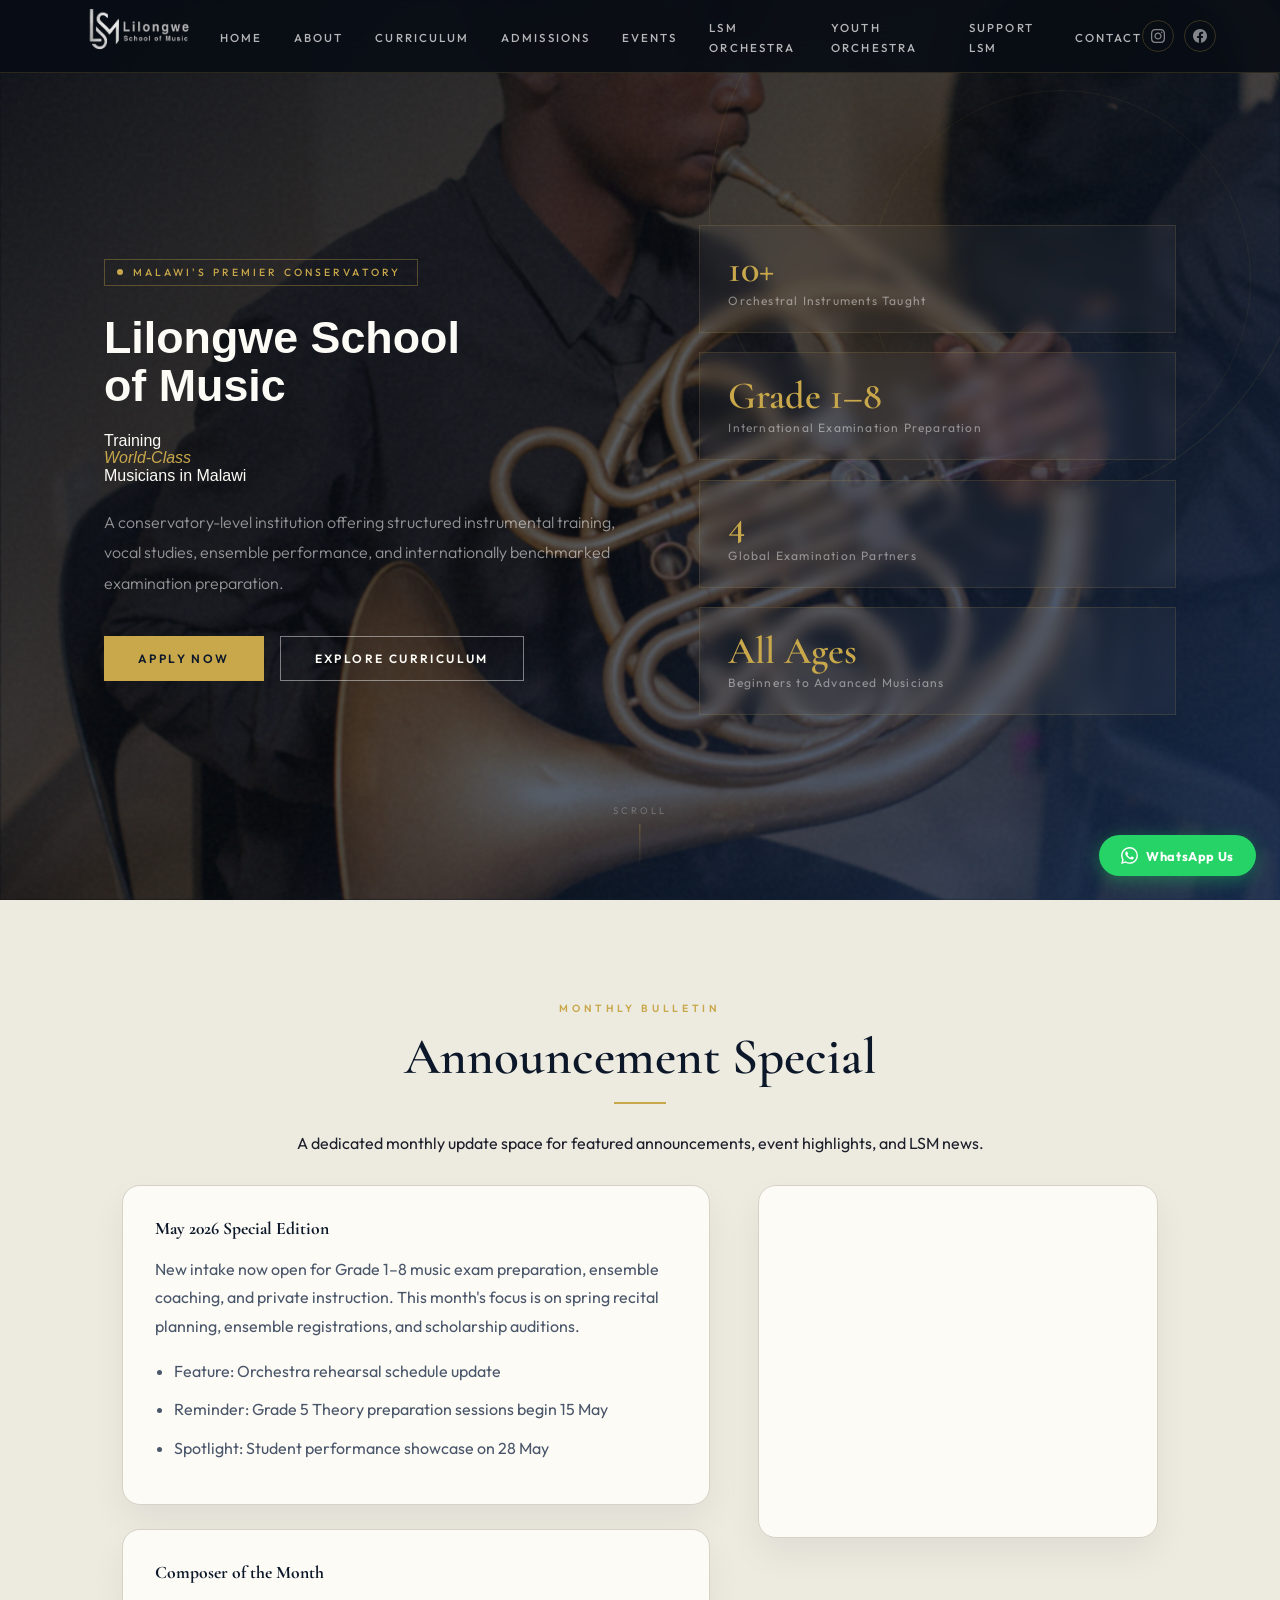
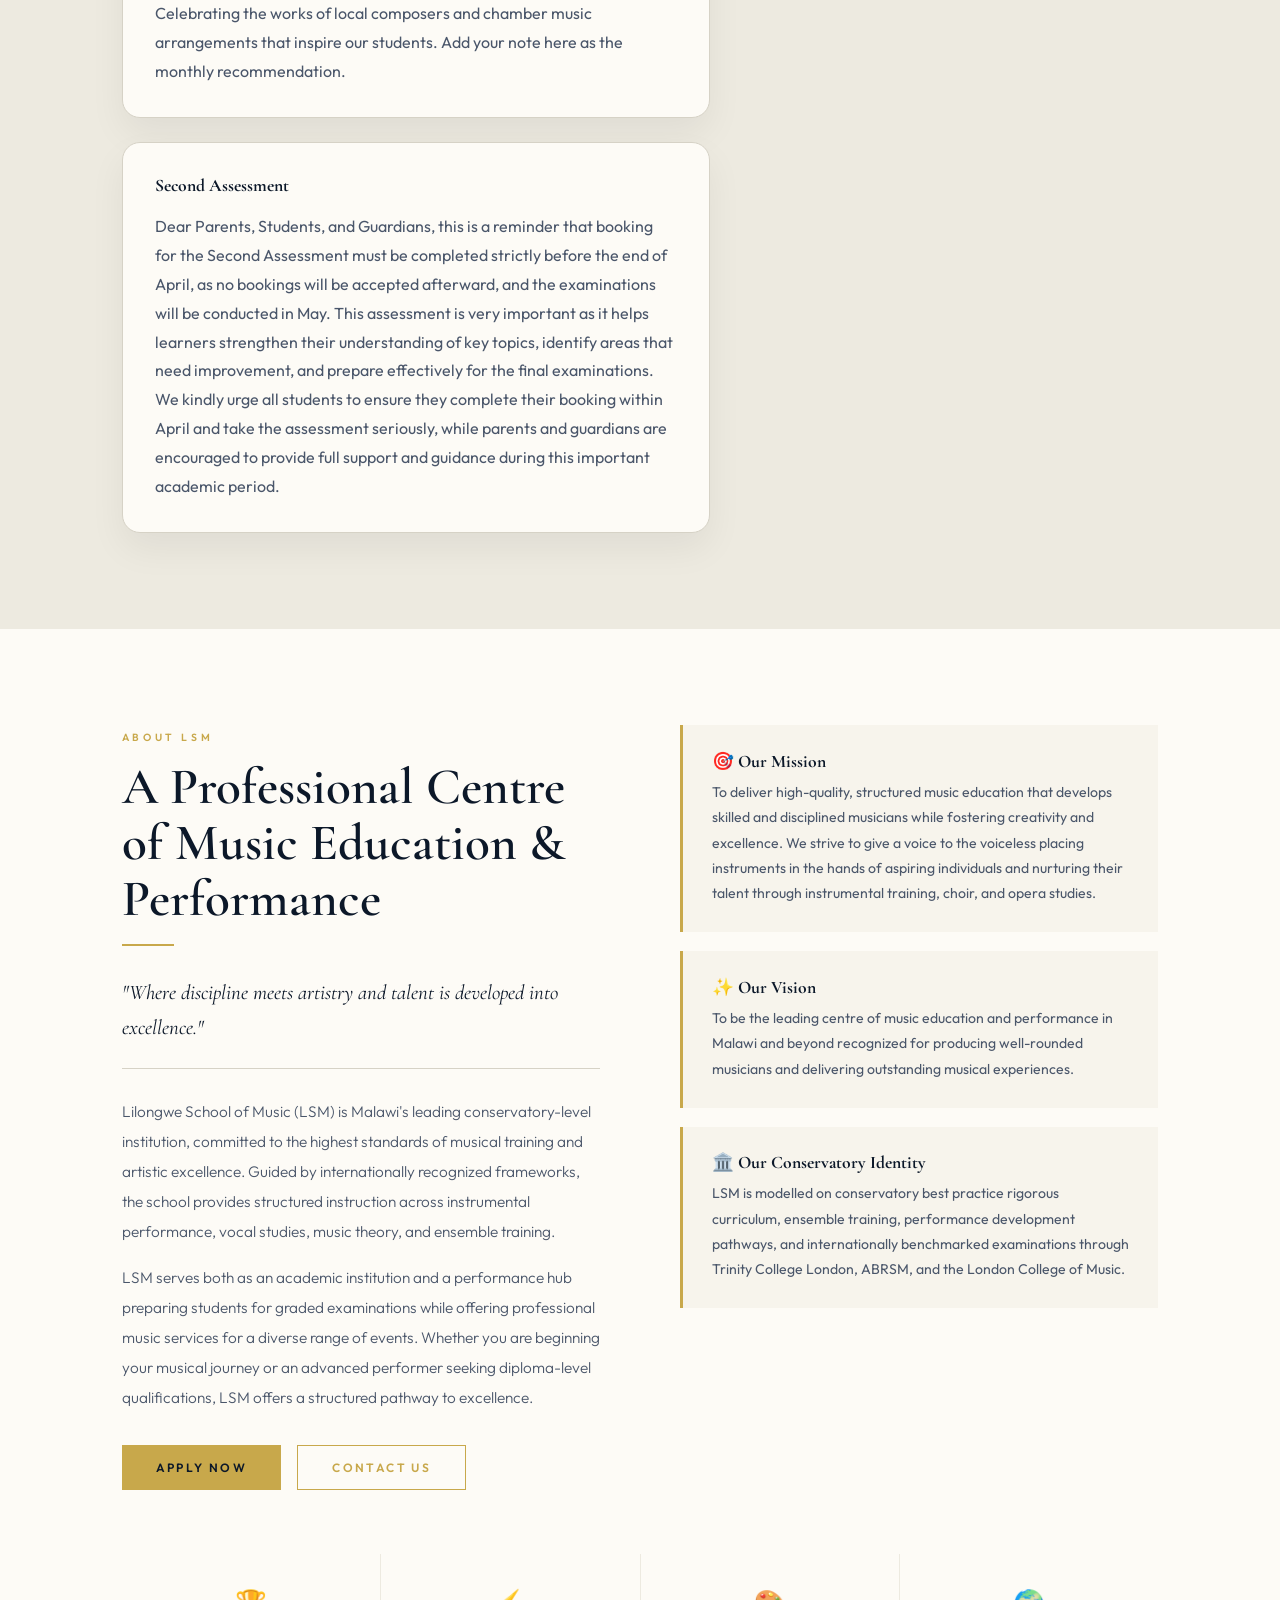
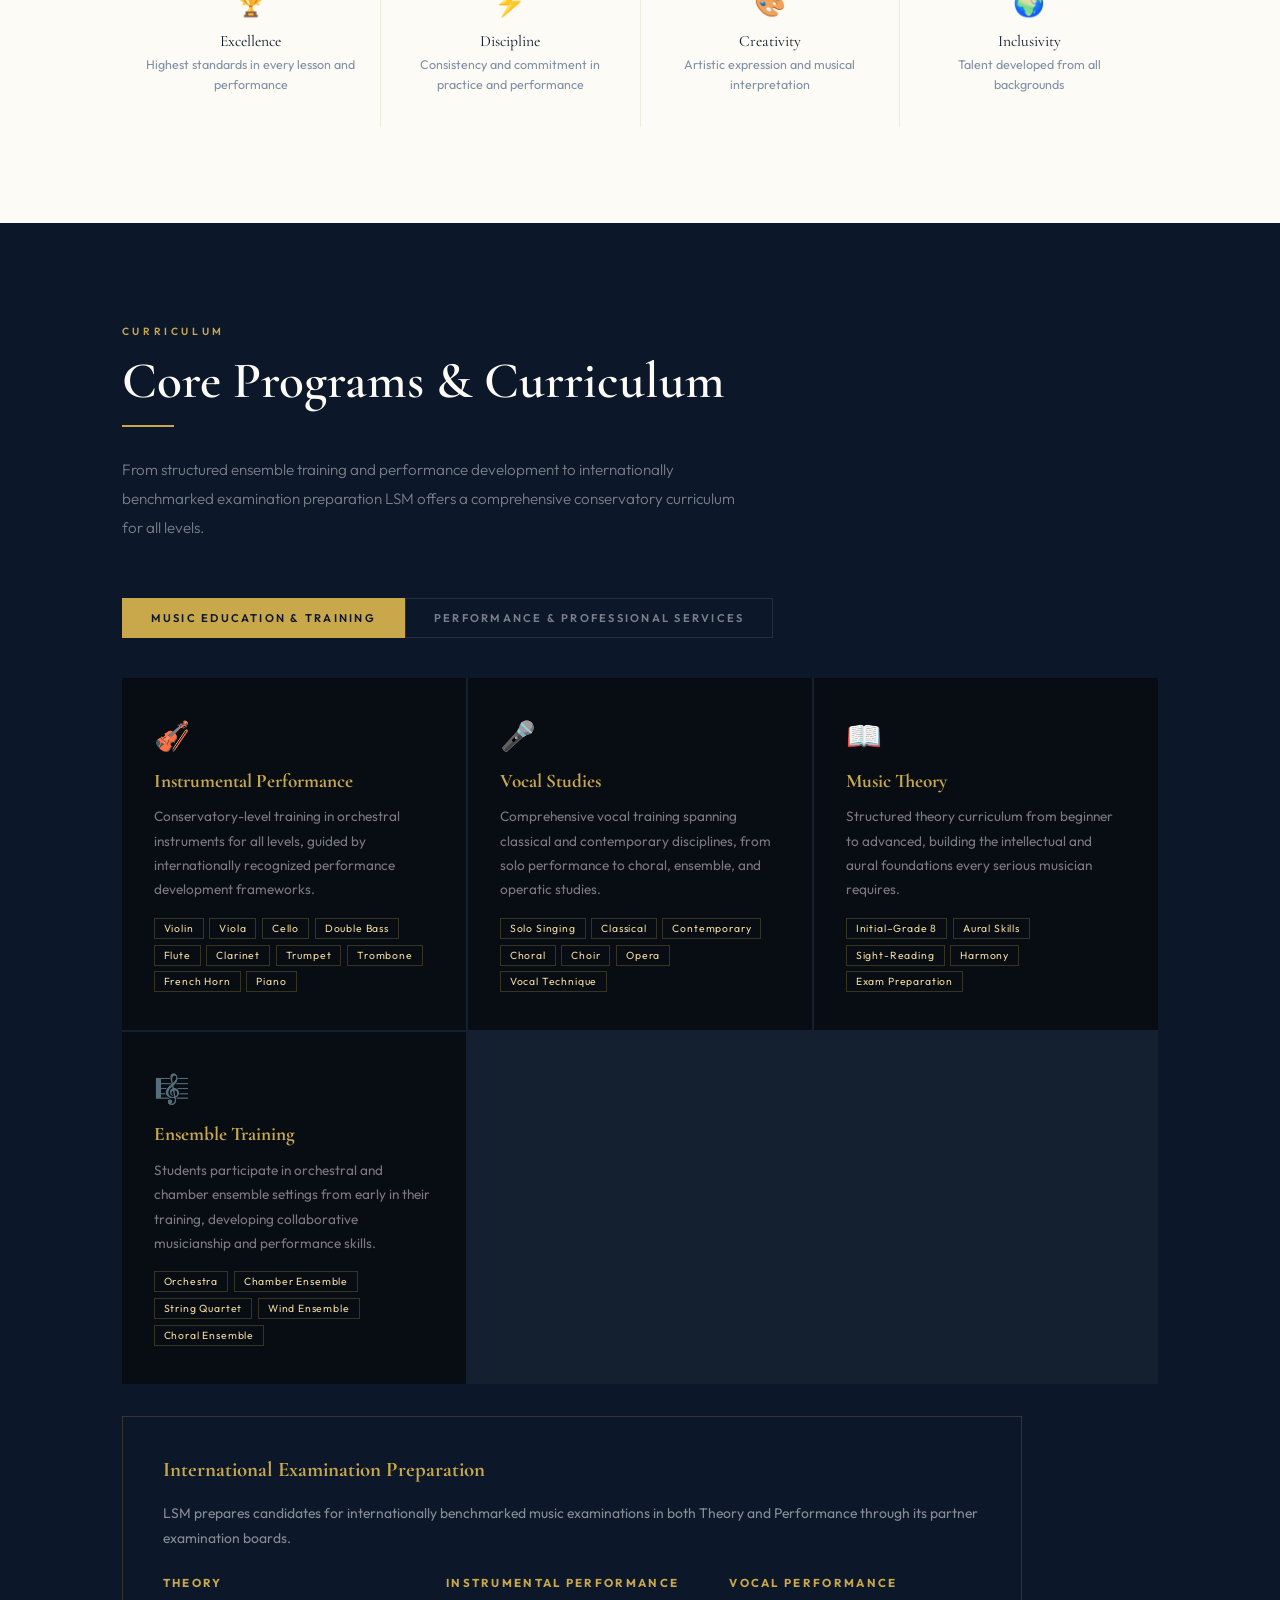
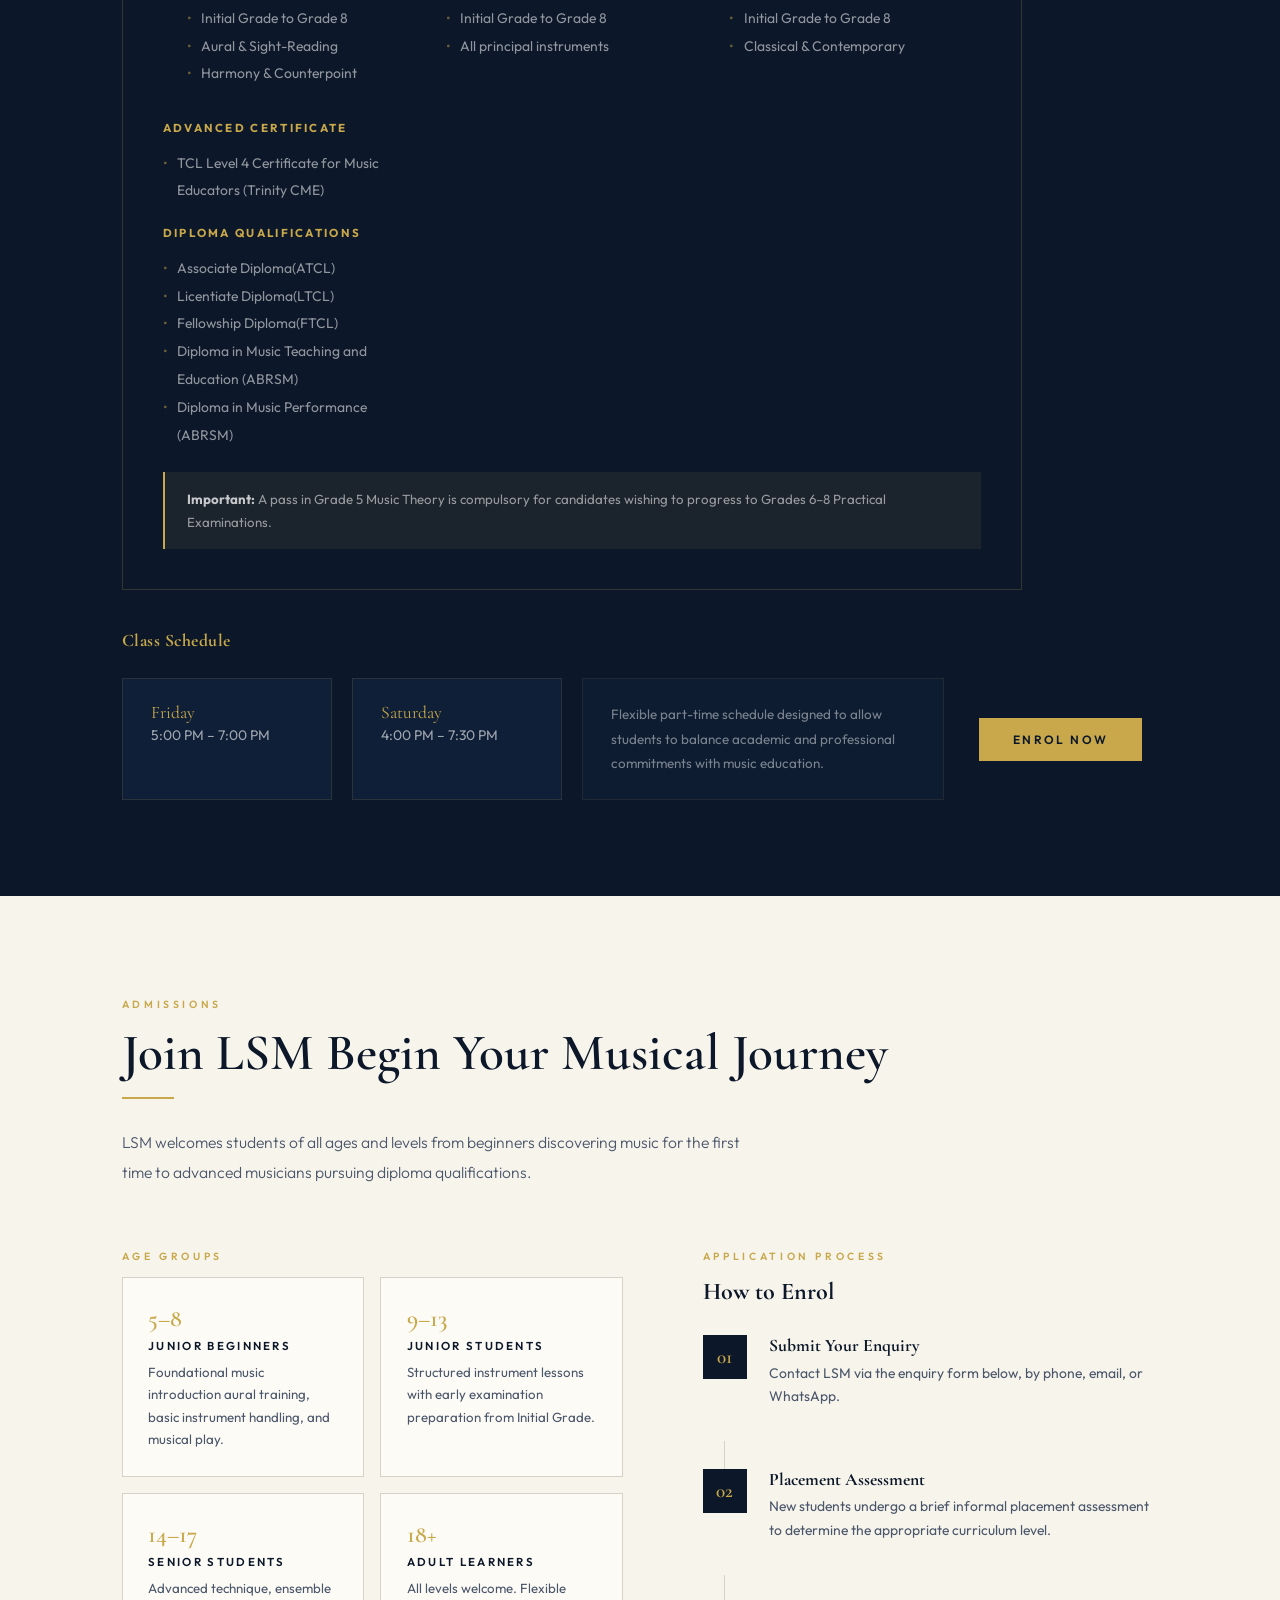
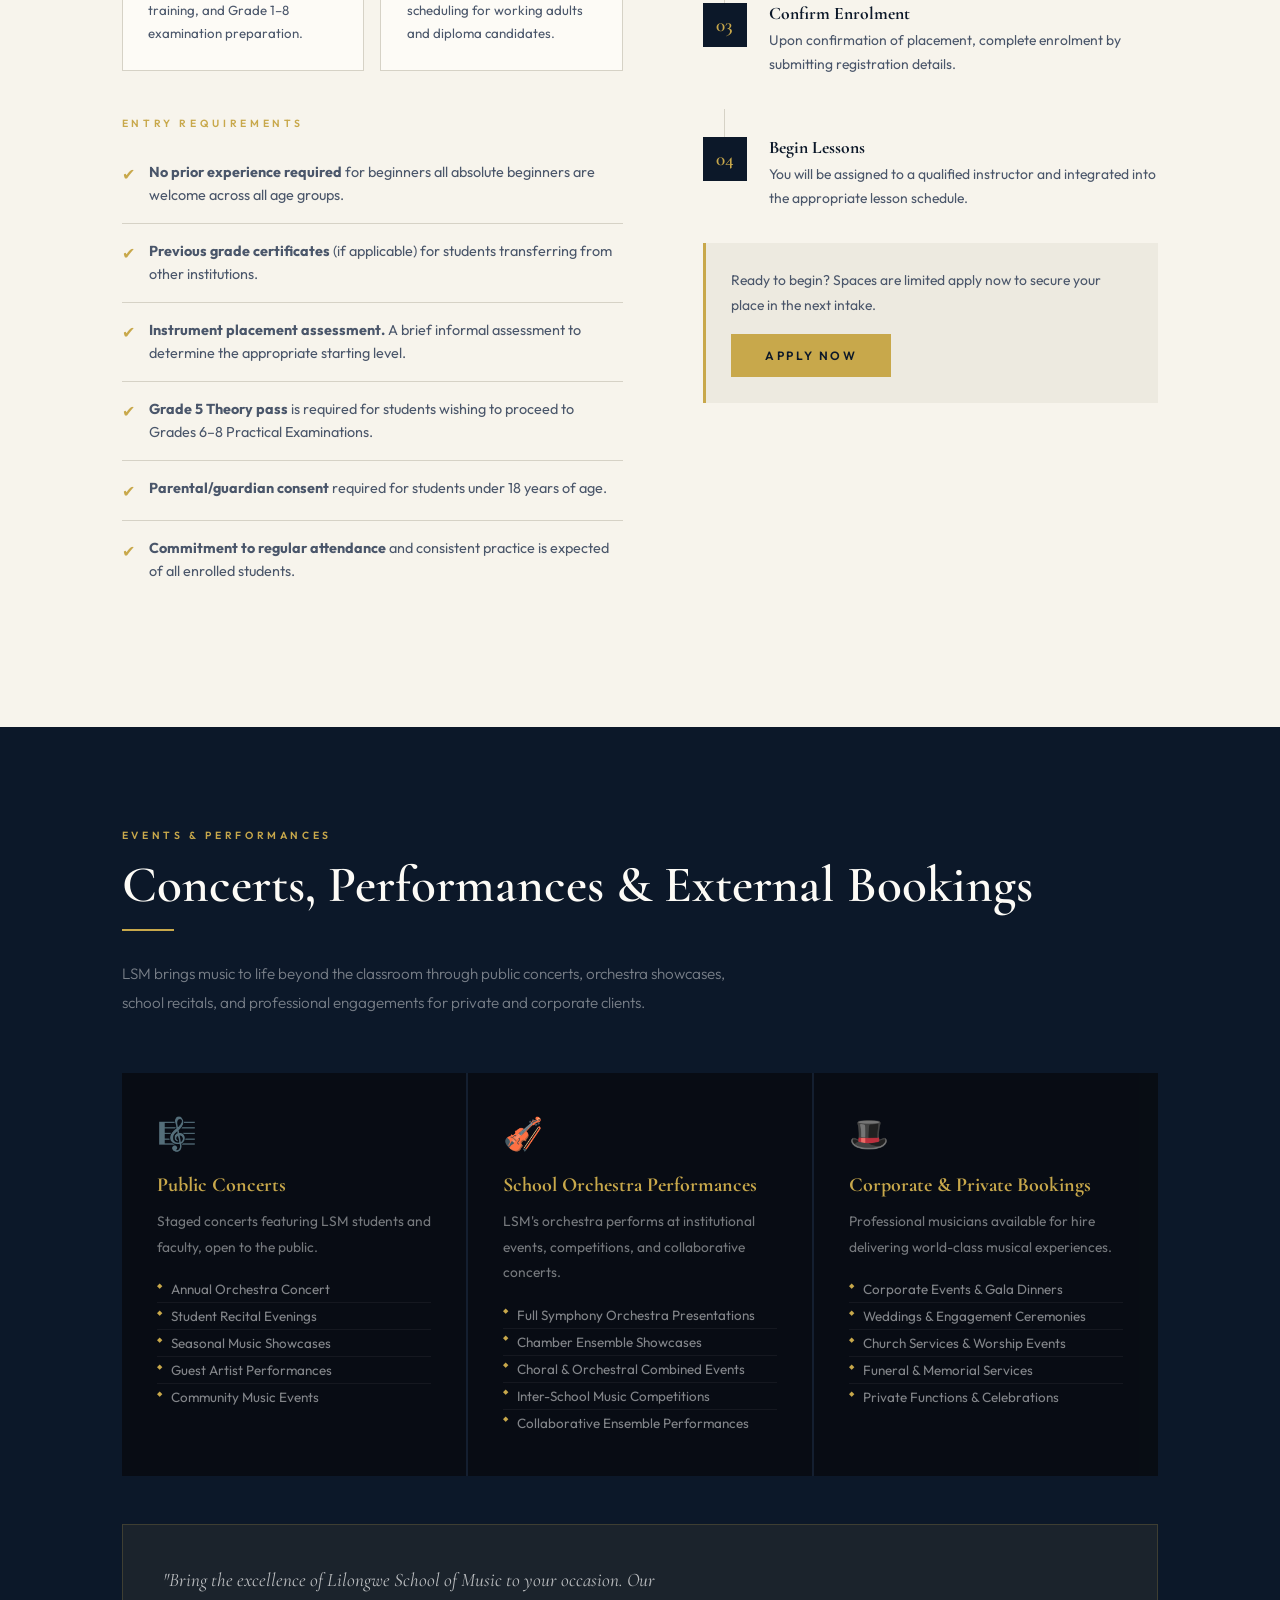
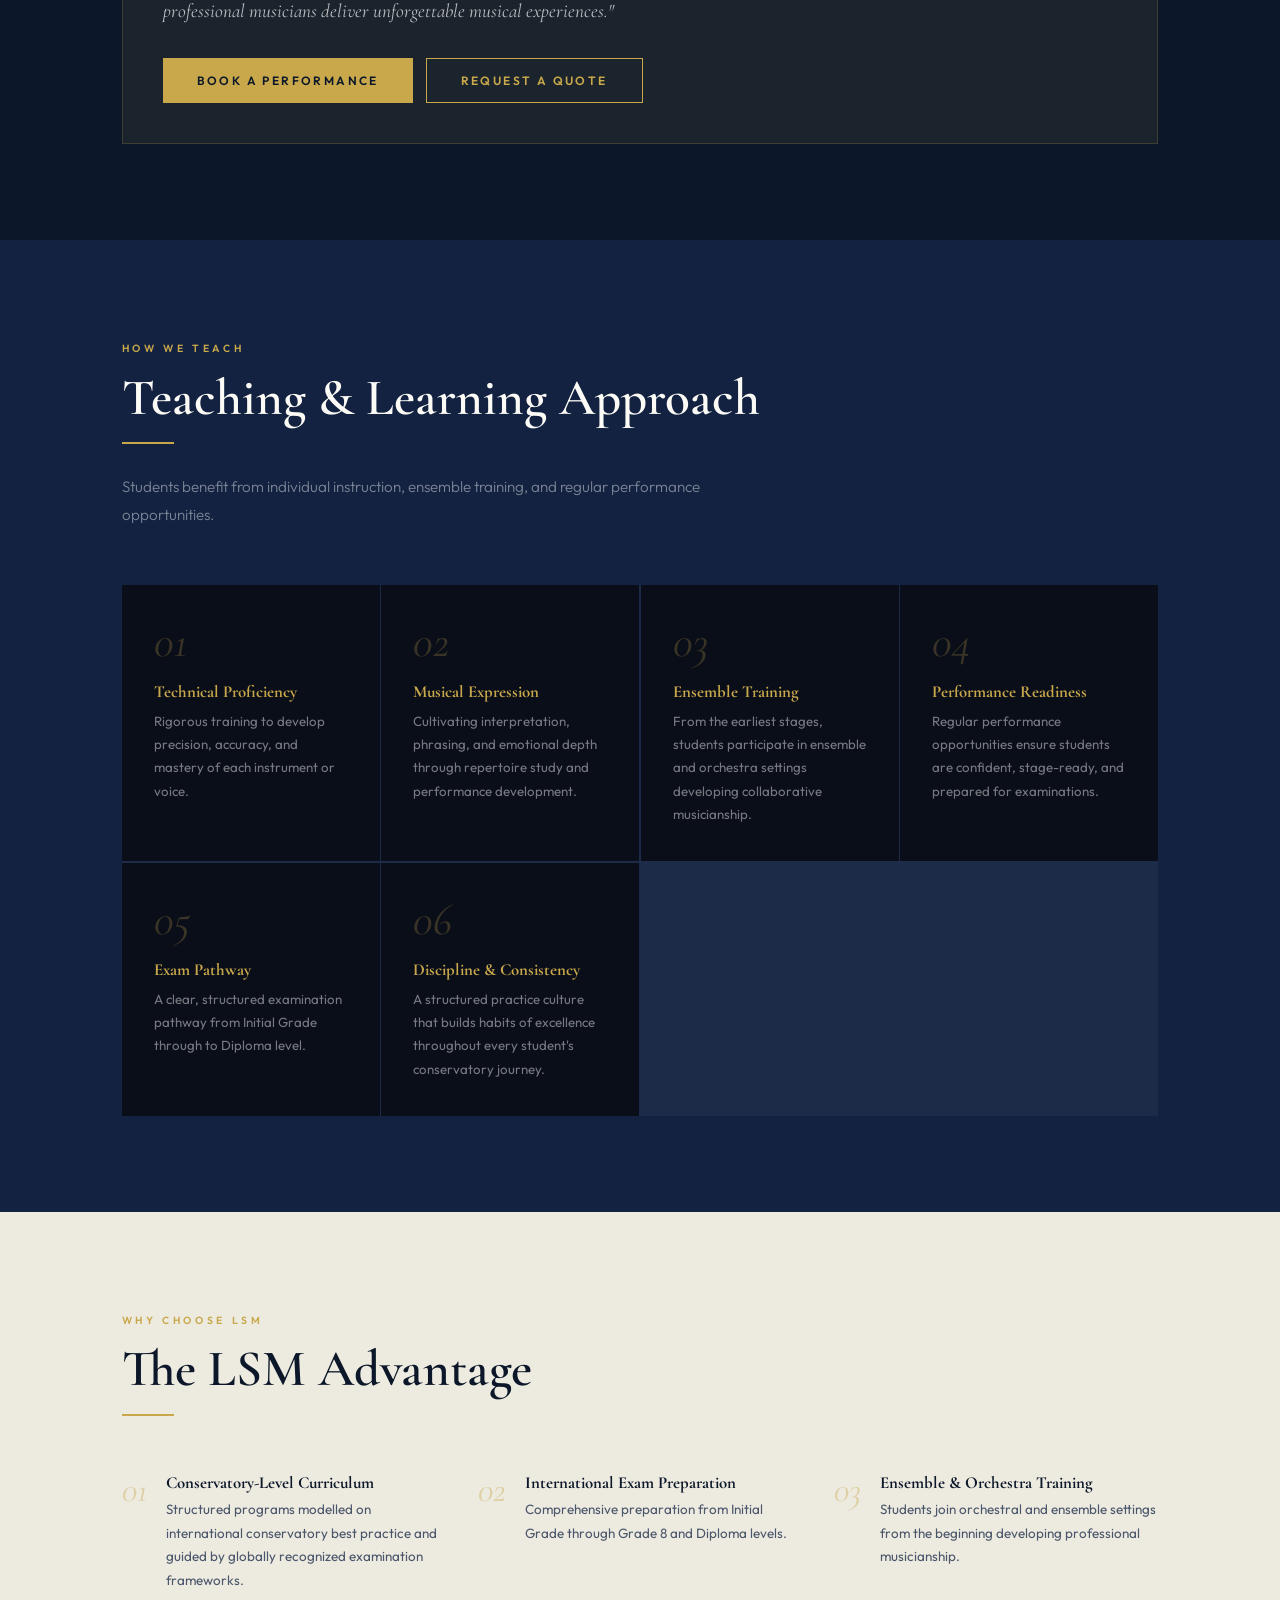
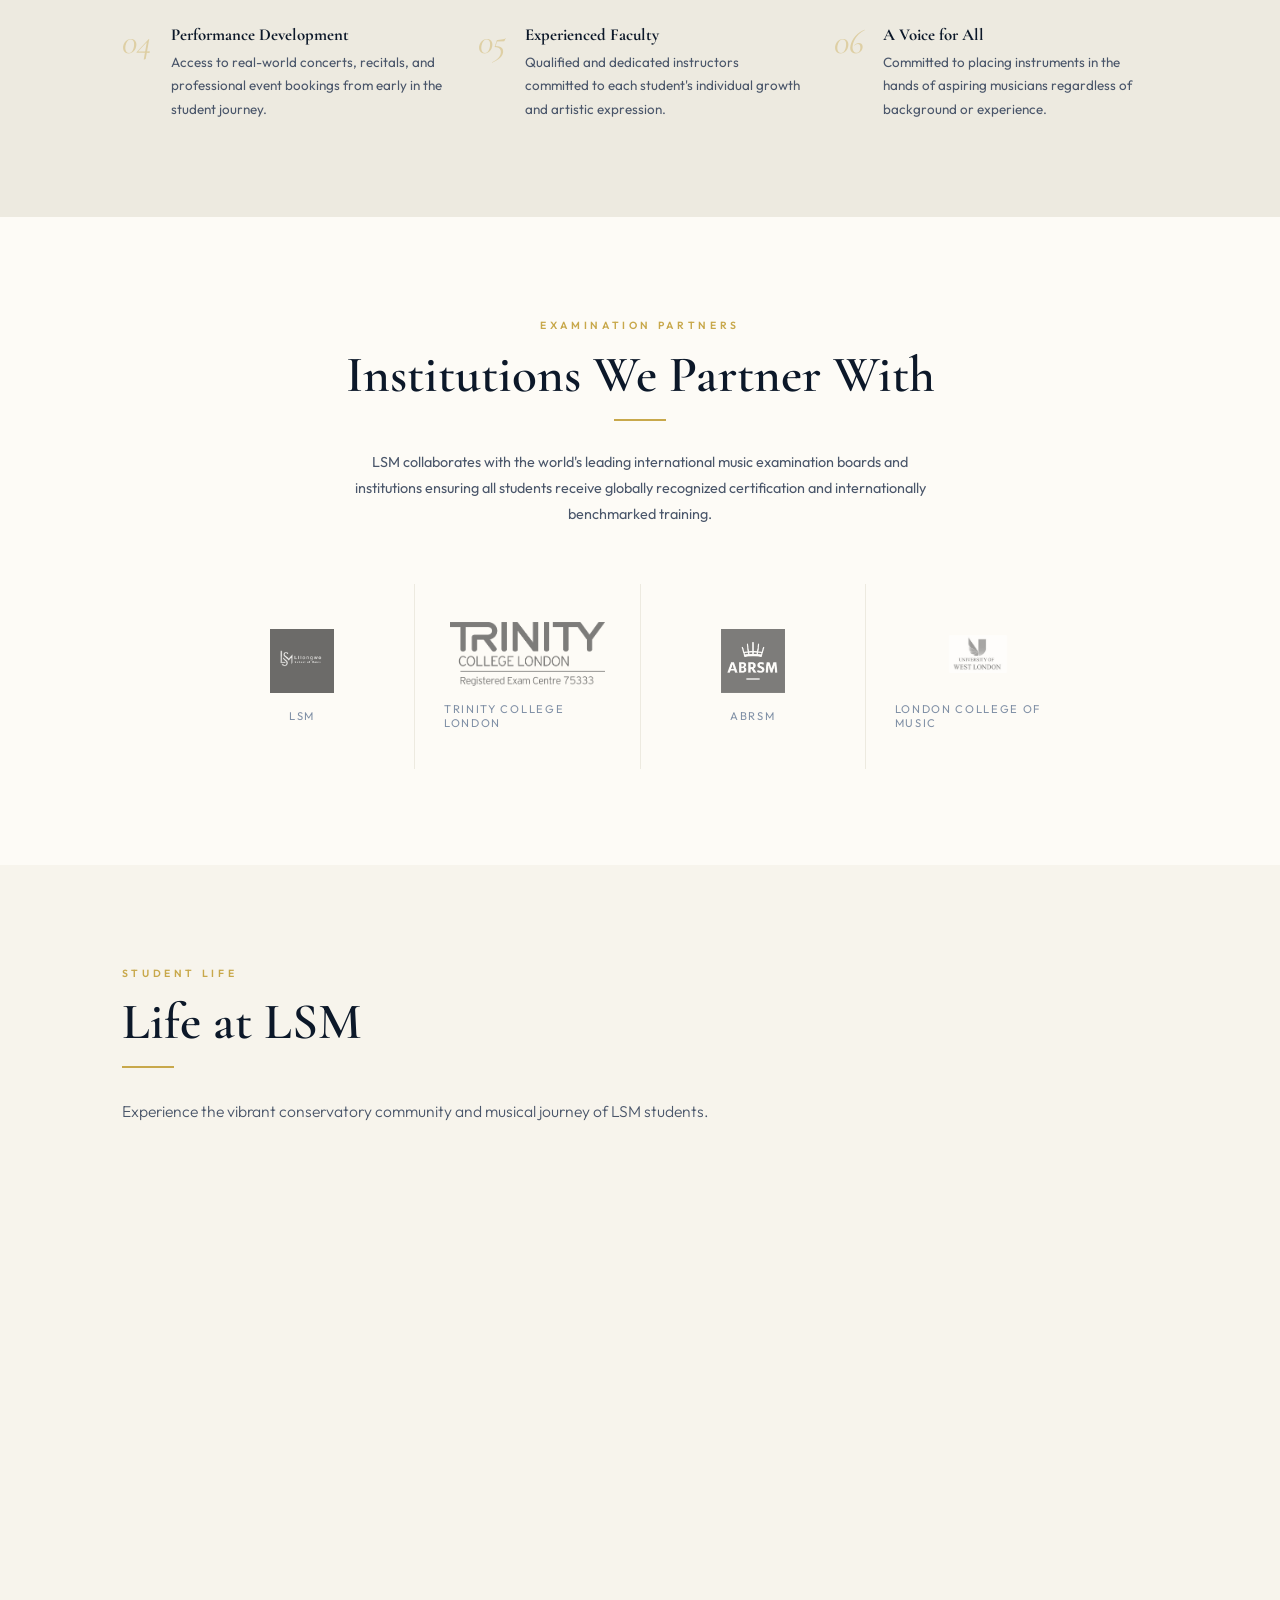
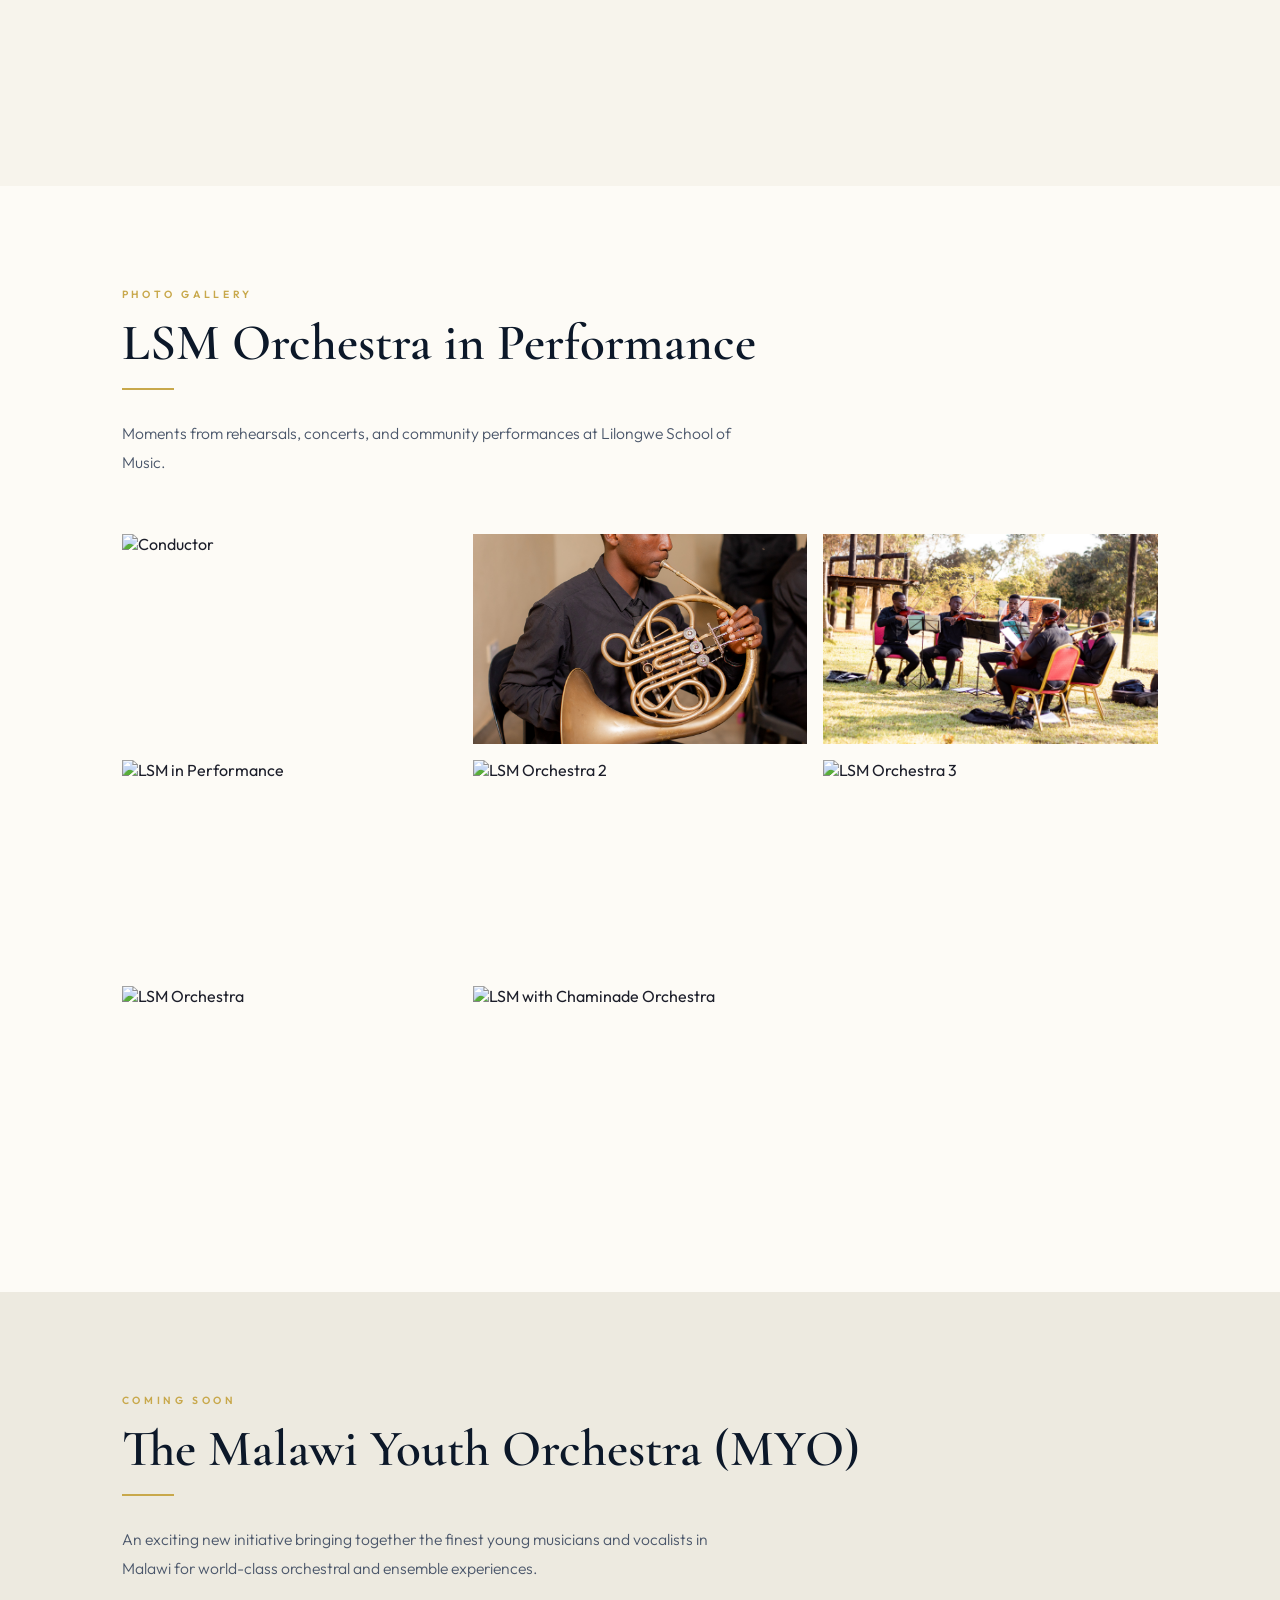
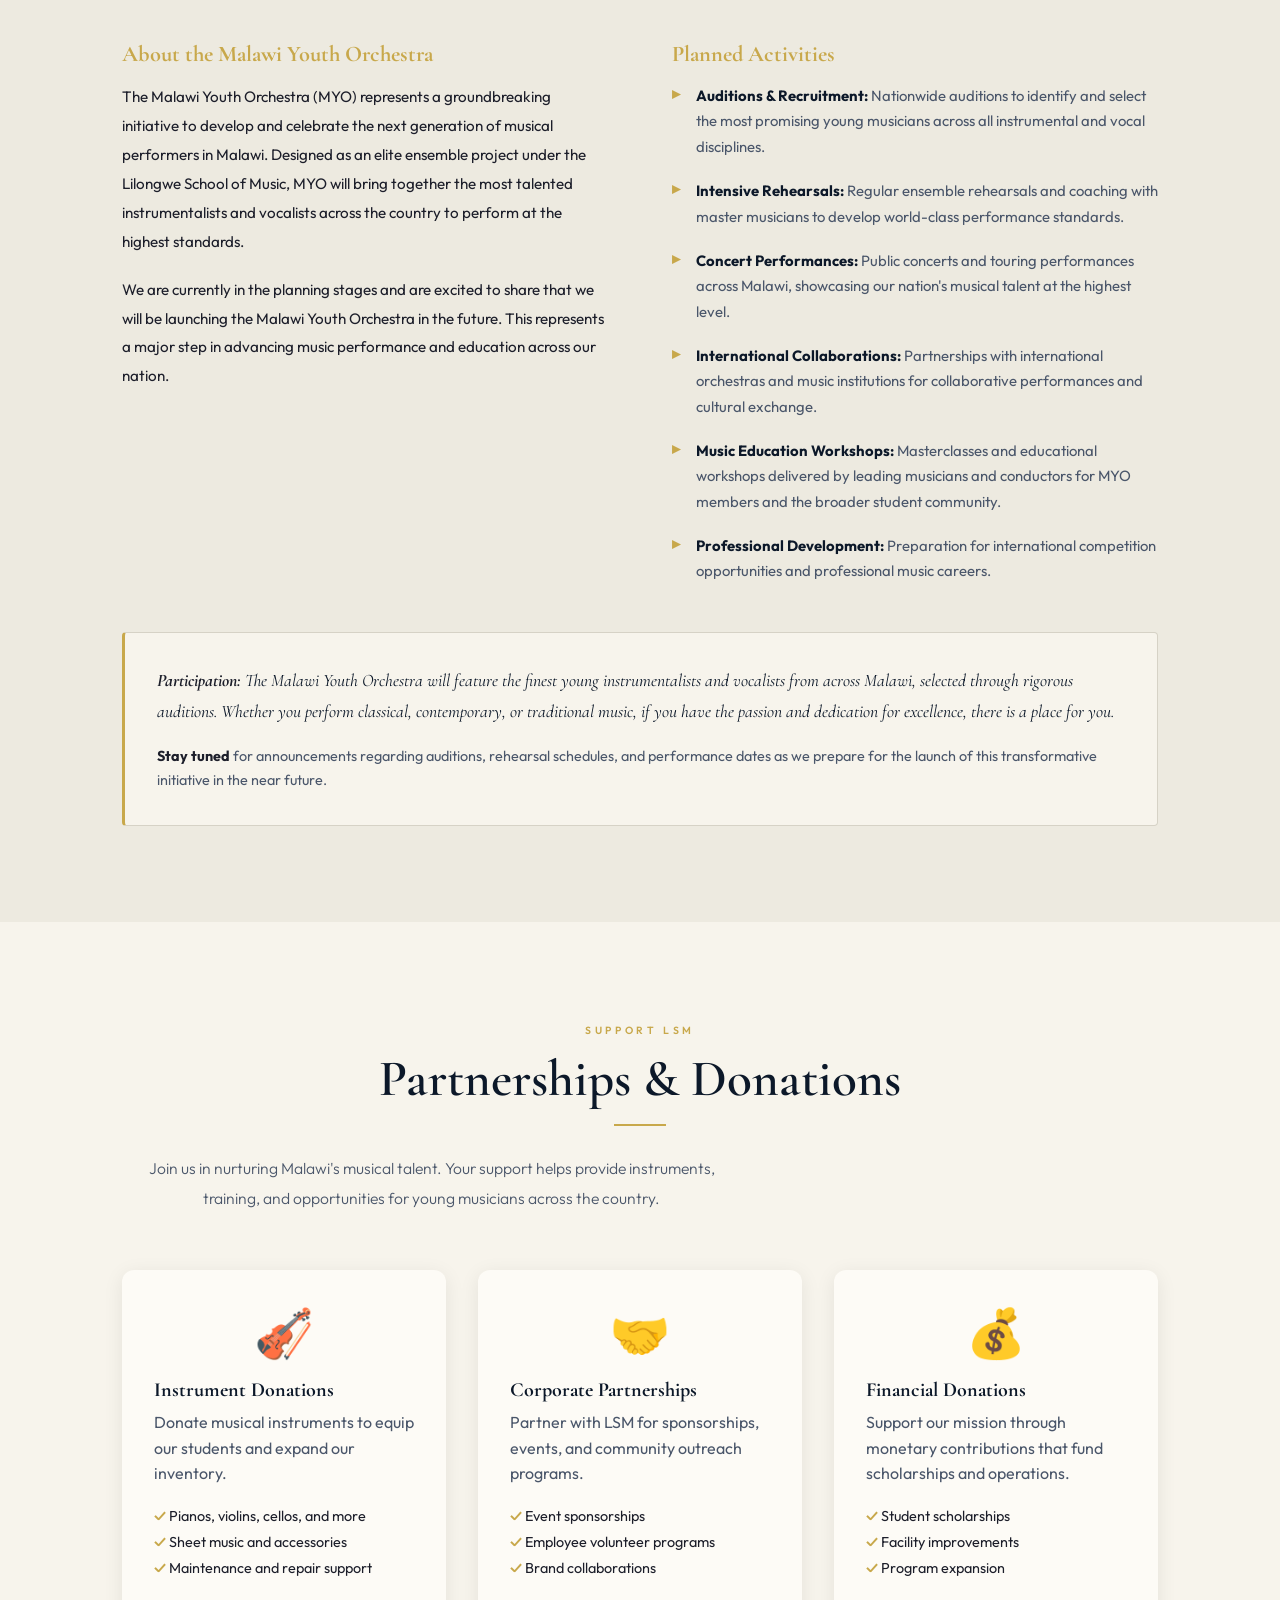
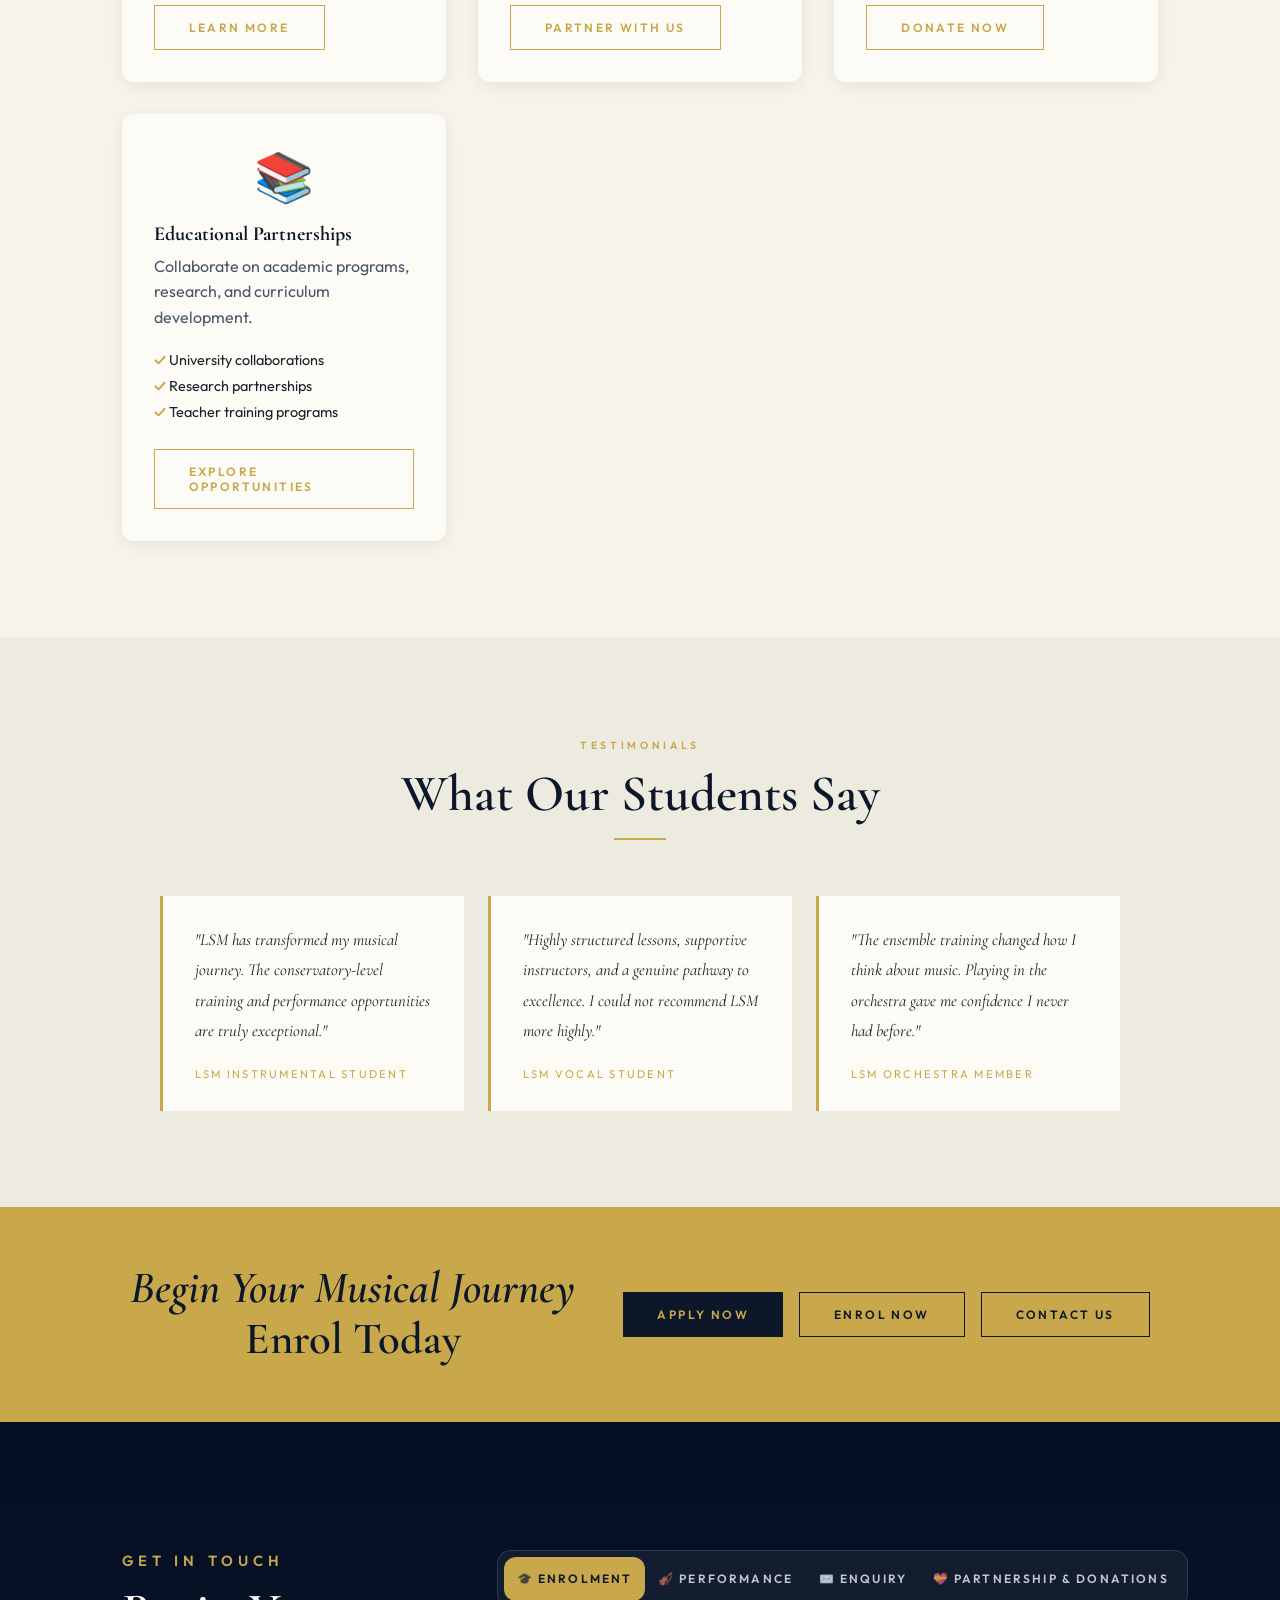
==== index.html @ 6003e8eb "Fix HTML errors: close center tag, remove duplicate CSS, fix background URL encoding" ====
<!DOCTYPE html>
<html lang="en">
<head>
<meta charset="UTF-8"/>
<meta name="viewport" content="width=device-width, initial-scale=1.0"/>

<title>Lilongwe School of Music | Piano, Violin & Singing Lessons in Malawi</title>

<meta name="description" content="Lilongwe School of Music (LSM) offers professional piano, violin, voice and theory lessons in Lilongwe, Malawi. ABRSM & Trinity exam preparation, orchestra training and world-class music education.">

<meta name="keywords" content="music school Lilongwe, piano lessons Malawi, violin teacher Lilongwe, singing lessons Malawi, ABRSM Malawi, Trinity exams Malawi, orchestra Lilongwe">

<meta name="author" content="Lilongwe School of Music">
<meta name="robots" content="index, follow">

<!-- Canonical -->
<link rel="canonical" href="https://lilongweschoolofmusic.github.io/LSM/">

<!-- Open Graph -->
<meta property="og:title" content="Lilongwe School of Music | Music Lessons in Malawi">
<meta property="og:description" content="Professional music training in Lilongwe. Piano, violin, voice, orchestra and international exam preparation.">
<meta property="og:type" content="website">
<meta property="og:url" content="https://lilongweschoolofmusic.github.io/LSM/">

<!-- GEO -->
<meta name="geo.region" content="MW">
<meta name="geo.placename" content="Lilongwe">

<!-- Fonts -->
<link rel="preconnect" href="https://fonts.googleapis.com">
<link rel="preconnect" href="https://fonts.gstatic.com" crossorigin>
<link href="https://fonts.googleapis.com/css2?family=Cormorant+Garamond:ital,wght@0,300;0,400;0,500;0,600;0,700;1,300;1,400;1,500&family=Outfit:wght@300;400;500;600;700&display=swap" rel="stylesheet">

<!-- Structured Data -->
<script type="application/ld+json">
{
  "@context": "https://schema.org",
  "@type": "MusicSchool",
  "name": "Lilongwe School of Music",
  "url": "https://lilongweschoolofmusic.github.io/LSM/",
  "telephone": "+265981448075",
  "email": "lilongweschoolofmusic.lsm@yahoo.com",
  "address": {
    "@type": "PostalAddress",
    "addressLocality": "Lilongwe",
    "addressCountry": "MW"
  }
}
</script>
<style>
/* ──────────────── TOKENS ──────────────── */
:root {
  --ink: #080c14;
  --navy: #0c1829;
  --cobalt: #122240;
  --blue: #1a3561;
  --steel: #2b4d8f;
  --gold: #c8a84b;
  --gold2: #dfc06a;
  --gold3: #f0d99a;
  --cream: #f7f4ec;
  --off: #edeae0;
  --mist: #d6d2c6;
  --text: #1c1e2a;
  --mid: #4a566a;
  --light: #8090a6;
  --white: #fdfbf6;
  --ff-display: 'Cormorant Garamond', Georgia, serif;
  --ff-body: 'Outfit', 'Segoe UI', sans-serif;
  --ease: cubic-bezier(.4,0,.2,1);
}
/* ──────────────── RESET ──────────────── */
*, *::before, *::after { margin:0; padding:0; box-sizing:border-box; }
html { scroll-behavior:smooth; font-size:16px; }
body { font-family:var(--ff-body); background:var(--white); color:var(--text); overflow-x:hidden; }
img { display:block; max-width:100%; }
a { text-decoration:none; }
button { font-family:var(--ff-body); cursor:pointer; }

/* ──────────────── SCROLL BAR ──────────────── */
::-webkit-scrollbar { width:5px; }
::-webkit-scrollbar-track { background:var(--navy); }
::-webkit-scrollbar-thumb { background:var(--gold); }

/* ──────────────── UTILITY ──────────────── */
.container { max-width:1200px; margin:0 auto; padding:0 5%; }
.sr-only { position:absolute; width:1px; height:1px; overflow:hidden; clip:rect(0,0,0,0); }
.tag-label { display:inline-block; font-family:var(--ff-body); font-size:.65rem; font-weight:600; letter-spacing:.35em; text-transform:uppercase; color:var(--gold); margin-bottom:.9rem; }
.section-title { font-family:var(--ff-display); font-size:clamp(2rem,4.5vw,3.2rem); font-weight:600; line-height:1.1; color:var(--navy); margin-bottom:1rem; }
.section-title.light { color:var(--white); }
.gold-rule { width:52px; height:2px; background:var(--gold); margin-bottom:1.8rem; }
.gold-rule.centered { margin-left:auto; margin-right:auto; }

/* ──────────────── BUTTONS ──────────────── */
.btn { display:inline-flex; align-items:center; gap:.5rem; padding:14px 34px; font-family:var(--ff-body); font-size:.75rem; font-weight:600; letter-spacing:.2em; text-transform:uppercase; transition:all .28s var(--ease); border:none; cursor:pointer; position:relative; overflow:hidden; }
.btn::after { content:''; position:absolute; inset:0; opacity:0; background:rgba(255,255,255,.12); transition:opacity .25s; }
.btn:hover::after { opacity:1; }
.btn-gold { background:var(--gold); color:var(--navy); }
.btn-gold:hover { background:var(--gold2); transform:translateY(-2px); box-shadow:0 8px 28px rgba(200,168,75,.35); }
.btn-outline-gold { background:transparent; color:var(--gold); border:1.5px solid var(--gold); }
.btn-outline-gold:hover { background:var(--gold); color:var(--navy); transform:translateY(-2px); }
.btn-outline-white { background:transparent; color:var(--white); border:1.5px solid rgba(255,255,255,.45); }
.btn-outline-white:hover { border-color:var(--gold); color:var(--gold); }
.btn-navy { background:var(--navy); color:var(--gold); }
.btn-navy:hover { background:var(--blue); transform:translateY(-2px); }
.btn-sm { padding:10px 24px; font-size:.7rem; }

/* ──────────────── REVEAL ──────────────── */
.reveal { opacity:0; transform:translateY(32px); transition:opacity .75s var(--ease), transform .75s var(--ease); }
.reveal.visible { opacity:1; transform:none; }
.reveal-delay-1 { transition-delay:.1s; }
.reveal-delay-2 { transition-delay:.2s; }
.reveal-delay-3 { transition-delay:.3s; }

/* ═══════════════════════════════════════════════
   NAVIGATION
═══════════════════════════════════════════════ */
#topbar { position:fixed; top:0; left:0; right:0; z-index:200; background:rgba(8,12,20,.92); backdrop-filter:blur(16px); border-bottom:1px solid rgba(200,168,75,.18); transition:background .3s, box-shadow .3s; }
#topbar.scrolled { box-shadow:0 4px 32px rgba(0,0,0,.5); }
.nav-inner { display:flex; align-items:center; justify-content:space-between; height:72px; padding:0 5%; }
.nav-brand { display:flex; align-items:center; gap:.9rem; cursor:pointer; }
.nav-brand img { height:170px; width:auto; }

.nav-menu { display:flex; align-items:center; gap:2rem; list-style:none; }
.nav-menu a { color:rgba(255,255,255,.7); font-size:.72rem; font-weight:500; letter-spacing:.18em; text-transform:uppercase; transition:color .25s; padding:4px 0; position:relative; }
.nav-menu a::after { content:''; position:absolute; bottom:-2px; left:0; right:0; height:1px; background:var(--gold); transform:scaleX(0); transition:transform .25s; }
.nav-menu a:hover { color:var(--gold); }
.nav-menu a:hover::after { transform:scaleX(1); }
.nav-cta { display:flex; align-items:center; gap:.8rem; }

/* ── HAMBURGER ── */
.hamburger { display:none; flex-direction:column; gap:5px; background:none; border:none; padding:8px; cursor:pointer; }
.hamburger span { display:block; width:24px; height:2px; background:var(--gold); border-radius:2px; transition:.3s; }
.hamburger.open span:nth-child(1) { transform:rotate(45deg) translate(5px,5px); }
.hamburger.open span:nth-child(2) { opacity:0; }
.hamburger.open span:nth-child(3) { transform:rotate(-45deg) translate(5px,-5px); }

/* Social icons in nav */
.nav-social { display:flex; align-items:center; gap:.6rem; }
.nav-social a { display:flex; align-items:center; justify-content:center; width:32px; height:32px; border:1px solid rgba(200,168,75,.25); border-radius:50%; color:rgba(255,255,255,.5); transition:all .25s; }
.nav-social a:hover { border-color:var(--gold); color:var(--gold); background:rgba(200,168,75,.1); }
.nav-social a svg { width:14px; height:14px; fill:currentColor; }

/* ── MOBILE NAV PANEL ── */
.nav-mobile-panel {
  position:fixed;
  top:72px; left:0; right:0; bottom:0;
  background:rgba(8,12,20,.97);
  backdrop-filter:blur(20px);
  z-index:199;
  display:none; /* hidden by default */
  flex-direction:column;
  align-items:center;
  justify-content:center;
  gap:2rem;
  overflow-y:auto;
  padding:2rem 0;
}
.nav-mobile-panel.open { display:flex; }
.nav-mobile-panel a { color:rgba(255,255,255,.75); font-family:var(--ff-display); font-size:1.8rem; font-weight:500; letter-spacing:.05em; transition:color .25s; }
.nav-mobile-panel a:hover { color:var(--gold); }
.mobile-social { display:flex; gap:1rem; margin-top:.5rem; }
.mobile-social a { display:flex; align-items:center; justify-content:center; width:42px; height:42px; border:1px solid rgba(200,168,75,.3); border-radius:50%; color:rgba(255,255,255,.6); }
.mobile-social a:hover { border-color:var(--gold); color:var(--gold); }
.mobile-social a svg { width:18px; height:18px; fill:currentColor; }

@media(max-width:1000px){
  .nav-menu { display:none; }
  .nav-cta { display:none; }
  .nav-social { display:none; }
  .hamburger { display:flex; }
}

/* ═══════════════════════════════════════════════
   HERO
═══════════════════════════════════════════════ */
#home { min-height:100vh; position:relative; display:flex; align-items:center; overflow:hidden; background:var(--ink); }
.hero-bg { position:absolute; inset:0; background:url('Images/Horn%20player.jpg') center/cover no-repeat; opacity:.6; filter:blur(1px); }
.hero-overlay { position:absolute; inset:0; background:linear-gradient(135deg,rgba(8,12,20,.97) 0%,rgba(6,12,17,.44) 50%,rgba(26,53,97,.72) 100%); }
.hero-grain { position:absolute; inset:0; opacity:.04; background-image:url("data:image/svg+xml,%3Csvg viewBox='0 0 200 200' xmlns='http://www.w3.org/2000/svg'%3E%3Cfilter id='n'%3E%3CfeTurbulence type='fractalNoise' baseFrequency='0.9' numOctaves='4' stitchTiles='stitch'/%3E%3C/filter%3E%3Crect width='100%25' height='100%25' filter='url(%23n)'/%3E%3C/svg%3E"); }
.hero-deco { position:absolute; top:0; right:0; width:45%; height:100%; pointer-events:none; overflow:hidden; }
.hero-deco::before { content:''; position:absolute; top:-10%; right:-5%; width:600px; height:600px; border:1px solid rgba(200,168,75,.1); border-radius:50%; transform:rotate(-20deg); }
.hero-deco::after { content:''; position:absolute; top:10%; right:5%; width:380px; height:380px; border:1px solid rgba(200,168,75,.07); border-radius:50%; }
.hero-content { position:relative; z-index:2; width:100%; padding:140px 5% 100px; display:grid; grid-template-columns:1fr .9fr; gap:4rem; align-items:center; max-width:1200px; margin:0 auto; }
.hero-badge { display:inline-flex; align-items:center; gap:.6rem; border:1px solid rgba(200,168,75,.35); padding:6px 16px 6px 12px; margin-bottom:1.8rem; }
.hero-badge .dot { width:6px; height:6px; background:var(--gold); border-radius:50%; }
.hero-badge span { font-size:.65rem; letter-spacing:.3em; text-transform:uppercase; color:var(--gold); font-weight:500; }
.hero-title { font-family:'Arial', sans-serif; font-size:clamp(2.8rem,3.5vw,2.8rem);; font-weight:600; line-height:1.06; color:var(--white); margin-bottom:1.4rem; }
.hero-title em { font-style:italic; color:var(--gold); }
.hero-subtitle { font-family:'Arial', sans-serif; font-size:clamp(1.0rem,1.8vw,1rem); font-weight:500; line-height:1.1; color:var(--white); margin-bottom:1.4rem; }
.hero-subtitle em { font-style:italic; color:var(--gold); }
.hero-sub { font-size:1rem; color:rgba(255,255,255,.55); line-height:1.9; max-width:520px; font-weight:300; margin-bottom:2.4rem; }
.hero-actions { display:flex; gap:1rem; flex-wrap:wrap; }
.hero-right { display:flex; flex-direction:column; gap:1.2rem; }
.hero-stat-card { background:rgba(255,255,255,.04); border:1px solid rgba(200,168,75,.15); padding:1.5rem 1.8rem; backdrop-filter:blur(8px); transition:background .3s, border-color .3s; }
.hero-stat-card:hover { background:rgba(26,53,97,.4); border-color:rgba(200,168,75,.35); }
.hero-stat-card .num { font-family:var(--ff-display); font-size:2.4rem; font-weight:600; color:var(--gold); line-height:1; }
.hero-stat-card .label { font-size:.75rem; color:rgba(255,255,255,.45); letter-spacing:.1em; margin-top:.3rem; }
.hero-scroll-hint { position:absolute; bottom:2rem; left:50%; transform:translateX(-50%); display:flex; flex-direction:column; align-items:center; gap:.5rem; font-size:.6rem; letter-spacing:.3em; text-transform:uppercase; color:rgba(255,255,255,.25); animation:bob 2.5s ease-in-out infinite; }
.hero-scroll-hint .line { width:1px; height:44px; background:linear-gradient(to bottom,rgba(200,168,75,.4),transparent); }
@keyframes bob { 0%,100%{transform:translateX(-50%) translateY(0)} 50%{transform:translateX(-50%) translateY(6px)} }

/* ── Enhanced CTA Section ── */
.hero-cta-section { position:relative; z-index:3; background:linear-gradient(135deg,rgba(8,12,20,.95) 0%,rgba(18,40,96,.9) 100%); padding:4rem 5% 2rem; border-top:1px solid rgba(200,168,75,.1); }
.hero-cta-grid { display:grid; grid-template-columns:repeat(auto-fit,minmax(280px,1fr)); gap:2rem; max-width:1200px; margin:0 auto; }
.hero-cta-card { background:rgba(255,255,255,.05); border:1px solid rgba(200,168,75,.2); padding:2rem; border-radius:12px; text-align:center; transition:transform .3s ease, background .3s ease, border-color .3s ease; backdrop-filter:blur(10px); }
.hero-cta-card:hover { transform:translateY(-4px); background:rgba(255,255,255,.08); border-color:var(--gold); }
.cta-icon { font-size:3rem; margin-bottom:1rem; }
.hero-cta-card h3 { font-family:var(--ff-display); font-size:1.3rem; color:var(--gold); margin-bottom:.8rem; }
.hero-cta-card p { font-size:.9rem; color:rgba(255,255,255,.7); line-height:1.6; margin-bottom:1.5rem; }
.hero-cta-card .btn { margin-top:auto; }

@media(max-width:820px){ .hero-content { grid-template-columns:1fr; gap:3rem; } .hero-right { display:grid; grid-template-columns:repeat(2,1fr); } .hero-cta-grid { grid-template-columns:1fr; gap:1.5rem; } }
@media(max-width:500px){ .hero-right { grid-template-columns:1fr; } }

/* ═══════════════════════════════════════════════
   ANNOUNCEMENT BAR
═══════════════════════════════════════════════ */
.announce-bar { background:var(--gold); padding:12px 5%; display:none; align-items:center; justify-content:center; gap:1.5rem; flex-wrap:wrap; }
.announce-bar p { font-size:.78rem; font-weight:600; color:var(--navy); letter-spacing:.05em; }
.announce-bar a { font-size:.72rem; font-weight:700; color:var(--navy); border-bottom:1px solid var(--navy); padding-bottom:1px; }
.announcement-special { background:var(--off); }
.announcement-special .section-header { max-width:900px; margin:0 auto 2rem; }
.monthly-layout { display:grid; grid-template-columns:1fr 400px; gap:3rem; align-items:start; }
.monthly-content { display:flex; flex-direction:column; gap:1.5rem; }
.monthly-item { background:var(--white); border:1px solid var(--mist); border-radius:18px; padding:2rem; box-shadow:0 16px 36px rgba(0,0,0,.06); transition:transform .3s ease, box-shadow .3s ease; }
.monthly-item:hover { transform:translateY(-4px); box-shadow:0 20px 40px rgba(0,0,0,.1); }
.monthly-item h3 { font-family:var(--ff-display); font-size:1.1rem; color:var(--navy); margin-bottom:1rem; }
.monthly-item p, .monthly-item ul { color:var(--mid); line-height:1.8; }
.monthly-item ul { margin-top:1rem; padding-left:1.2rem; }
.monthly-item ul li { margin-bottom:.6rem; }
.monthly-video { position:sticky; top:100px; }
.video-window { background:var(--white); border:1px solid var(--mist); border-radius:18px; padding:1rem; box-shadow:0 16px 36px rgba(0,0,0,.06); position:relative; }
.video-window iframe { border-radius:12px; }
.fullscreen-btn { position:absolute; top:10px; right:10px; background:rgba(0,0,0,.5); color:white; border:none; border-radius:50%; width:40px; height:40px; font-size:18px; cursor:pointer; opacity:0; transition:opacity .3s; }
.video-window:hover .fullscreen-btn { opacity:1; }
@media(max-width:1024px){ .monthly-layout { grid-template-columns:1fr; gap:2rem; } .monthly-video { position:static; } }
@media(max-width:820px){ .announcement-special .container { padding:0 3%; } }

/* ═══════════════════════════════════════════════
   SECTION GENERIC
═══════════════════════════════════════════════ */
.section { padding:96px 5%; }
.section-header { margin-bottom:3.5rem; }
.section-header.centered { text-align:center; }
.section-header.centered .gold-rule { margin:0 auto 1.8rem; }
.section-intro { font-size:.98rem; line-height:1.9; color:var(--mid); font-weight:300; max-width:620px; }
.section-intro.centered { margin:0 auto; }

/* ═══════════════════════════════════════════════
   ABOUT / IDENTITY
═══════════════════════════════════════════════ */
#about { background:var(--white); }
.about-grid { display:grid; grid-template-columns:1fr 1fr; gap:5rem; align-items:start; }
.about-lead { font-family:var(--ff-display); font-size:1.3rem; font-style:italic; color:var(--navy); line-height:1.7; margin-bottom:1.8rem; padding-bottom:1.4rem; border-bottom:1px solid var(--mist); }
.about-body { font-size:.96rem; line-height:1.95; color:var(--mid); font-weight:300; margin-bottom:1rem; }
.mv-stack { display:flex; flex-direction:column; gap:1.2rem; }
.mv-item { padding:1.6rem 1.8rem; border-left:3px solid var(--gold); background:var(--cream); transition:background .3s; }
.mv-item:hover { background:var(--off); }
.mv-item h4 { font-family:var(--ff-display); font-size:1.1rem; color:var(--navy); margin-bottom:.5rem; }
.mv-item p { font-size:.88rem; color:var(--mid); line-height:1.8; }
.pillars { display:grid; grid-template-columns:repeat(4,1fr); gap:1px; background:var(--off); margin-top:4rem; }
.pillar-item { background:var(--white); padding:2rem 1.4rem; text-align:center; transition:background .3s, color .3s; cursor:default; }
.pillar-item:hover { background:var(--navy); }
.pillar-item:hover .pi-title { color:var(--gold); }
.pillar-item:hover .pi-text { color:rgba(255,255,255,.45); }
.pi-icon { font-size:1.6rem; margin-bottom:.8rem; }
.pi-title { font-family:var(--ff-display); font-size:.98rem; color:var(--navy); margin-bottom:.3rem; transition:color .3s; }
.pi-text { font-size:.78rem; color:var(--light); line-height:1.6; transition:color .3s; }
@media(max-width:800px){ .about-grid{grid-template-columns:1fr;gap:3rem;} .pillars{grid-template-columns:repeat(2,1fr);} }

/* ═══════════════════════════════════════════════
   PROGRAMS / CURRICULUM
═══════════════════════════════════════════════ */
#programs { background:var(--navy); }
.programs-intro { font-size:.95rem; color:rgba(255,255,255,.45); max-width:620px; line-height:1.9; font-weight:300; margin-bottom:2.8rem; }
.prog-tabs { display:flex; gap:0; flex-wrap:wrap; margin-bottom:2.5rem; }
.prog-tab { padding:12px 28px; background:transparent; border:1px solid rgba(255,255,255,.1); color:rgba(255,255,255,.45); font-size:.7rem; font-weight:600; letter-spacing:.2em; text-transform:uppercase; transition:all .25s; cursor:pointer; }
.prog-tab:hover { color:var(--gold); border-color:rgba(200,168,75,.3); }
.prog-tab.active { background:var(--gold); color:var(--navy); border-color:var(--gold); }
.prog-panel { display:none; }
.prog-panel.active { display:block; }
.prog-grid { display:grid; grid-template-columns:repeat(auto-fit,minmax(280px,1fr)); gap:1.5px; background:rgba(255,255,255,.03); }
.prog-card { background:rgba(8,12,20,.95); padding:2.4rem 2rem; transition:background .3s; }
.prog-card:hover { background:var(--cobalt); }
.prog-card .pc-icon { font-size:1.8rem; margin-bottom:1rem; }
.prog-card h3 { font-family:var(--ff-display); font-size:1.2rem; color:var(--gold); margin-bottom:.7rem; }
.prog-card p { font-size:.85rem; color:rgba(255,255,255,.45); line-height:1.8; margin-bottom:1rem; }
.prog-card .pc-tags { display:flex; flex-wrap:wrap; gap:.35rem; }
.pc-tag { font-size:.65rem; letter-spacing:.08em; border:1px solid rgba(200,168,75,.25); color:var(--gold3); padding:3px 9px; }
.exam-panel { max-width:900px; margin-top:2rem; border:1px solid rgba(200,168,75,.2); padding:2.5rem; }
.exam-panel h3 { font-family:var(--ff-display); font-size:1.3rem; color:var(--gold); margin-bottom:1.2rem; }
.exam-cols { display:grid; grid-template-columns:repeat(auto-fit,minmax(200px,1fr)); gap:2rem; }
.exam-col h4 { font-size:.72rem; letter-spacing:.2em; text-transform:uppercase; color:var(--gold); margin-bottom:.9rem; }
.exam-col ul { list-style:none; }
.exam-col li { font-size:.87rem; color:rgba(255,255,255,.55); line-height:2; padding-left:.9rem; position:relative; }
.exam-col li::before { content:'•'; position:absolute; left:0; color:var(--gold); opacity:.5; }
.exam-notice { margin-top:1.4rem; padding:1rem 1.4rem; background:rgba(200,168,75,.08); border-left:2px solid var(--gold); font-size:.83rem; color:rgba(255,255,255,.55); line-height:1.7; }
.exam-notice strong { color:rgba(255,255,255,.75); }
.schedule-row { display:flex; gap:1.2rem; flex-wrap:wrap; margin-top:2.5rem; }
.sched-item { flex:1; min-width:160px; background:rgba(26,53,97,.25); border:1px solid rgba(200,168,75,.15); padding:1.4rem 1.8rem; }
.sched-item .sday { font-family:var(--ff-display); font-size:1.1rem; color:var(--gold); margin-bottom:.2rem; }
.sched-item .stime { font-size:.87rem; color:rgba(255,255,255,.6); }
.perf-grid { display:grid; grid-template-columns:repeat(auto-fit,minmax(260px,1fr)); gap:1.5px; background:rgba(255,255,255,.03); }
.perf-card { background:rgba(8,12,20,.95); padding:2.4rem 2rem; transition:background .3s; }
.perf-card:hover { background:var(--cobalt); }
.perf-card .pf-icon { font-size:1.8rem; margin-bottom:1rem; }
.perf-card h3 { font-family:var(--ff-display); font-size:1.2rem; color:var(--gold); margin-bottom:.7rem; }
.perf-card p { font-size:.84rem; color:rgba(255,255,255,.45); line-height:1.8; margin-bottom:.6rem; }
.perf-card ul { list-style:none; }
.perf-card ul li { font-size:.85rem; color:rgba(255,255,255,.5); line-height:1.9; padding-left:.9rem; position:relative; }
.perf-card ul li::before { content:'▸'; position:absolute; left:0; color:var(--gold); font-size:.7rem; top:.15em; }

/* ═══════════════════════════════════════════════
   ADMISSIONS
═══════════════════════════════════════════════ */
#admissions { background:var(--cream); }
.admissions-layout { display:grid; grid-template-columns:1.1fr 1fr; gap:5rem; align-items:start; }
.adm-age-cards { display:grid; grid-template-columns:repeat(2,1fr); gap:1rem; margin-bottom:2.5rem; }
.age-card { padding:1.6rem; border:1px solid var(--mist); background:var(--white); transition:border-color .3s, box-shadow .3s; }
.age-card:hover { border-color:var(--gold); box-shadow:0 6px 24px rgba(200,168,75,.12); }
.age-card .ac-range { font-family:var(--ff-display); font-size:1.5rem; color:var(--gold); font-weight:600; margin-bottom:.3rem; }
.age-card .ac-label { font-size:.72rem; letter-spacing:.2em; text-transform:uppercase; color:var(--navy); font-weight:600; margin-bottom:.5rem; }
.age-card p { font-size:.83rem; color:var(--mid); line-height:1.7; }
.req-list { list-style:none; margin-bottom:2rem; }
.req-list li { display:flex; align-items:flex-start; gap:.9rem; padding:1rem 0; border-bottom:1px solid var(--mist); font-size:.9rem; color:var(--mid); line-height:1.6; }
.req-list li:last-child { border:none; }
.req-list li .ri { color:var(--gold); font-size:1rem; flex-shrink:0; margin-top:.1rem; }
.app-step { display:flex; gap:1.4rem; align-items:flex-start; margin-bottom:2rem; }
.step-num { width:44px; height:44px; background:var(--navy); color:var(--gold); display:flex; align-items:center; justify-content:center; font-family:var(--ff-display); font-size:1.2rem; font-weight:600; flex-shrink:0; }
.step-body h4 { font-family:var(--ff-display); font-size:1.1rem; color:var(--navy); margin-bottom:.35rem; }
.step-body p { font-size:.87rem; color:var(--mid); line-height:1.7; }
.step-connector { width:1px; height:28px; background:var(--mist); margin-left:21px; }
@media(max-width:800px){ .admissions-layout { grid-template-columns:1fr; gap:3rem; } .adm-age-cards { grid-template-columns:1fr 1fr; } }

/* ═══════════════════════════════════════════════
   EVENTS & PERFORMANCES
═══════════════════════════════════════════════ */
#events { background:var(--navy); }
.events-intro { font-size:.95rem; color:rgba(255,255,255,.45); max-width:620px; line-height:1.9; font-weight:300; margin-bottom:3rem; }
.events-grid { display:grid; grid-template-columns:repeat(auto-fit,minmax(300px,1fr)); gap:1.5px; background:rgba(255,255,255,.03); margin-bottom:3rem; }
.event-card { background:rgba(8,12,20,.95); padding:2.5rem 2.2rem; transition:background .3s; position:relative; overflow:hidden; }
.event-card::before { content:''; position:absolute; top:0; left:0; right:0; height:2px; background:var(--gold); transform:scaleX(0); transform-origin:left; transition:transform .4s var(--ease); }
.event-card:hover::before { transform:scaleX(1); }
.event-card:hover { background:var(--cobalt); }
.event-card .ec-icon { font-size:2rem; margin-bottom:1.2rem; }
.event-card h3 { font-family:var(--ff-display); font-size:1.25rem; color:var(--gold); margin-bottom:.8rem; }
.event-card p { font-size:.86rem; color:rgba(255,255,255,.45); line-height:1.85; margin-bottom:1rem; }
.event-card ul { list-style:none; }
.event-card ul li { font-size:.84rem; color:rgba(255,255,255,.5); padding:5px 0 5px .9rem; position:relative; border-bottom:1px solid rgba(255,255,255,.05); }
.event-card ul li:last-child { border:none; }
.event-card ul li::before { content:'◆'; position:absolute; left:0; color:var(--gold); font-size:.45rem; top:.6em; }
.booking-strip { background:rgba(200,168,75,.08); border:1px solid rgba(200,168,75,.2); padding:2.5rem; display:flex; align-items:center; justify-content:space-between; gap:2rem; flex-wrap:wrap; }
.booking-strip p { font-family:var(--ff-display); font-size:1.2rem; font-style:italic; color:rgba(255,255,255,.7); max-width:540px; line-height:1.6; }
.booking-strip .bs-actions { display:flex; gap:.8rem; flex-wrap:wrap; }

/* ═══════════════════════════════════════════════
   WHY LSM
═══════════════════════════════════════════════ */
#why { background:var(--off); }
.why-grid { display:grid; grid-template-columns:repeat(auto-fit,minmax(240px,1fr)); gap:2rem; }
.why-item { display:flex; gap:1.2rem; align-items:flex-start; }
.why-num { font-family:var(--ff-display); font-size:2.2rem; color:var(--gold); font-style:italic; line-height:1; opacity:.4; flex-shrink:0; }
.why-body h4 { font-family:var(--ff-display); font-size:1.05rem; color:var(--navy); margin-bottom:.35rem; }
.why-body p { font-size:.84rem; color:var(--mid); line-height:1.75; }

/* ═══════════════════════════════════════════════
   APPROACH
═══════════════════════════════════════════════ */
#approach { background:var(--cobalt); }
.approach-grid { display:grid; grid-template-columns:repeat(auto-fit,minmax(210px,1fr)); gap:1.5px; background:rgba(255,255,255,.04); margin-top:2rem; }
.approach-item { background:rgba(8,12,20,.9); padding:2.2rem 2rem; }
.approach-item .ap-num { font-family:var(--ff-display); font-size:2.8rem; font-style:italic; color:var(--gold); opacity:.25; line-height:1; margin-bottom:1rem; }
.approach-item h4 { font-family:var(--ff-display); font-size:1.05rem; color:var(--gold); margin-bottom:.5rem; }
.approach-item p { font-size:.83rem; color:rgba(255,255,255,.45); line-height:1.75; }

/* ═══════════════════════════════════════════════
   PARTNERS
═══════════════════════════════════════════════ */
#partners { background:var(--white); }
.partners-note { font-size:.9rem; color:var(--mid); max-width:600px; margin:0 auto 3rem; text-align:center; line-height:1.8; }
.partners-grid { display:grid; grid-template-columns:repeat(auto-fit,minmax(200px,1fr)); gap:1px; background:var(--off); max-width:900px; margin:0 auto; }
.partner-cell { background:var(--white); padding:2.4rem 1.8rem; display:flex; flex-direction:column; align-items:center; justify-content:center; gap:1rem; transition:background .3s; }
.partner-cell:hover { background:var(--cream); }
.partner-cell img { max-height:64px; width:auto; object-fit:contain; filter:grayscale(1); opacity:.6; transition:.3s; }
.partner-cell:hover img { filter:none; opacity:1; }
.partner-cell span { font-size:.7rem; letter-spacing:.15em; text-transform:uppercase; color:var(--light); }

/* ═══════════════════════════════════════════════
   STUDENT LIFE / GALLERY
═══════════════════════════════════════════════ */
#student-life { background:var(--cream); }
.slideshow-wrap { position:relative; width:100%; height:480px; overflow:hidden; }
.slideshow-wrap img { position:absolute; inset:0; width:100%; height:100%; object-fit:cover; opacity:0; transition:opacity 1s; }
.slideshow-wrap img.active { opacity:1; }
.slide-dots { display:flex; gap:.5rem; justify-content:center; margin-top:1.2rem; }
.slide-dot { width:8px; height:8px; border-radius:50%; background:var(--mist); cursor:pointer; transition:background .3s; }
.slide-dot.active { background:var(--gold); }
#gallery { background:var(--white); }

/* ═══════════════════════════════════════════════
   MALAWI YOUTH ORCHESTRA (MYO)
═══════════════════════════════════════════════ */
#myo { background:var(--off); }
.myo-section-title { font-family:var(--ff-display); font-size:1.4rem; color:var(--gold); margin-bottom:1rem; }
.gal-grid { display:grid; grid-template-columns:repeat(auto-fit,minmax(260px,1fr)); gap:1rem; }
.gal-item { overflow:hidden; position:relative; }
.gal-item img { width:100%; height:210px; object-fit:cover; transition:transform .5s var(--ease); }
.gal-item:hover img { transform:scale(1.07); }
.gal-item .gal-over { position:absolute; inset:0; background:rgba(8,12,20,.65); opacity:0; display:flex; align-items:center; justify-content:center; transition:opacity .35s; }
.gal-item:hover .gal-over { opacity:1; }
.gal-over span { font-family:var(--ff-display); font-size:1.1rem; color:var(--gold); font-style:italic; }

/* ═══════════════════════════════════════════════
   PARTNERSHIPS & DONATIONS
═══════════════════════════════════════════════ */
#partnership-donation { background:var(--cream); }
.partnership-grid { display:grid; grid-template-columns:repeat(auto-fit,minmax(280px,1fr)); gap:2rem; margin-top:3rem; }
.partnership-card { background:var(--white); padding:2rem; border-radius:12px; box-shadow:0 4px 20px rgba(0,0,0,.08); transition:transform .3s, box-shadow .3s; }
.partnership-card:hover { transform:translateY(-4px); box-shadow:0 8px 32px rgba(0,0,0,.12); }
.partnership-card .pc-icon { font-size:3rem; text-align:center; margin-bottom:1rem; }
.partnership-card h3 { font-family:var(--ff-display); font-size:1.25rem; color:var(--navy); margin-bottom:.5rem; }
.partnership-card p { color:var(--mid); line-height:1.6; margin-bottom:1rem; }
.partnership-card ul { list-style:none; padding:0; margin:0 0 1.5rem; }
.partnership-card ul li { padding:.25rem 0; color:var(--text); font-size:.9rem; }
.partnership-card ul li:before { content:"✓ "; color:var(--gold); font-weight:bold; }

/* ═══════════════════════════════════════════════
   TESTIMONIALS
═══════════════════════════════════════════════ */
#testimonials { background:var(--off); }
.test-grid { display:grid; grid-template-columns:repeat(auto-fit,minmax(280px,1fr)); gap:1.5rem; max-width:960px; margin:0 auto; }
.test-card { border-left:3px solid var(--gold); padding:1.8rem 2rem; background:var(--white); transition:box-shadow .3s; }
.test-card:hover { box-shadow:0 8px 32px rgba(0,0,0,.08); }
.test-card blockquote { font-family:var(--ff-display); font-style:italic; font-size:1.05rem; color:var(--text); line-height:1.8; margin-bottom:1rem; }
.test-card cite { font-size:.7rem; letter-spacing:.2em; text-transform:uppercase; color:var(--gold); font-style:normal; }

/* ═══════════════════════════════════════════════
   BOOKING / CONTACT FORMS (Formspree)
═══════════════════════════════════════════════ */
#booking { background:var(--navy); }
.booking-layout { display:grid; grid-template-columns:1fr 1.2fr; gap:5rem; align-items:start; }
.booking-info h2 { font-family:var(--ff-display); font-size:clamp(1.8rem,3.5vw,2.6rem); font-weight:600; color:var(--white); line-height:1.15; margin-bottom:1rem; }
.booking-info p { font-size:.93rem; color:rgba(255,255,255,.45); line-height:1.9; font-weight:300; margin-bottom:1.5rem; }
.contact-items { display:flex; flex-direction:column; gap:1rem; }
.ci { display:flex; align-items:flex-start; gap:1rem; }
.ci .ci-icon { width:40px; height:40px; background:rgba(200,168,75,.12); display:flex; align-items:center; justify-content:center; font-size:1rem; flex-shrink:0; border:1px solid rgba(200,168,75,.2); }
.ci .ci-text .lbl { font-size:.62rem; letter-spacing:.25em; text-transform:uppercase; color:var(--gold); margin-bottom:2px; }
.ci .ci-text a, .ci .ci-text span { font-size:.9rem; color:rgba(255,255,255,.7); display:block; }
.ci .ci-text a:hover { color:var(--gold); }
.ci .ci-text a.second-phone { font-size:.85rem; color:rgba(255,255,255,.5); margin-top:2px; }
.contact-social { display:flex; gap:.8rem; margin-top:1.2rem; }
.contact-social a { display:flex; align-items:center; gap:.5rem; padding:8px 16px; border:1px solid rgba(200,168,75,.2); color:rgba(255,255,255,.5); font-size:.75rem; letter-spacing:.1em; text-transform:uppercase; transition:all .25s; }
.contact-social a:hover { border-color:var(--gold); color:var(--gold); background:rgba(200,168,75,.08); }
.contact-social a svg { width:14px; height:14px; fill:currentColor; flex-shrink:0; }

/* ── Form tab system ── */
.form-tab-nav { display:flex; gap:0; background:rgba(255,255,255,.04); border:1px solid rgba(255,255,255,.1); border-radius:8px; padding:4px; margin-bottom:1.5rem; }
.form-tab-nav-btn { flex:1; background:transparent; border:none; color:rgba(255,255,255,.4); font-family:var(--ff-body); font-size:.66rem; font-weight:600; letter-spacing:.15em; text-transform:uppercase; padding:0.65rem 0.4rem; cursor:pointer; border-radius:5px; transition:color .25s, background .25s; white-space:nowrap; }
.form-tab-nav-btn:hover { color:rgba(255,255,255,.7); }
.form-tab-nav-btn.active { background:var(--gold); color:var(--navy); }
@media(max-width:560px){ .form-tab-nav { flex-direction:column; } }

/* ── Form panels ── */
.ftab-panel { display:none; animation:fadeUp .3s ease forwards; }
.ftab-panel.active { display:block; }
@keyframes fadeUp { from{opacity:0;transform:translateY(8px)} to{opacity:1;transform:none} }

/* ── Booking / contact layout ── */
#booking { background:linear-gradient(180deg, #061024 0%, #09162c 100%); }
#booking .section-header .section-title { color:var(--white); }
#booking .section-header .section-intro { color:rgba(255,255,255,.78) !important; }
#booking .tag-label { color:var(--gold); }
.booking-layout { display:grid; grid-template-columns:0.95fr 1.2fr; gap:4rem; align-items:start; margin-top:2rem; }
.booking-form-panel { background:transparent; border:none; border-radius:0; padding:0; box-shadow:none; }
.booking-form-panel .form-card { background:transparent; box-shadow:none; padding:0; border:none; }
.booking-form-panel p { color:rgba(255,255,255,.83); }
.form-tab-nav { display:flex; gap:0; background:rgba(255,255,255,.05); border:1px solid rgba(255,255,255,.12); border-radius:14px; padding:6px; margin-bottom:1.5rem; }
.form-tab-nav-btn { flex:1; background:transparent; border:none; color:rgba(255,255,255,.75); font-family:var(--ff-body); font-size:.75rem; font-weight:600; letter-spacing:.18em; text-transform:uppercase; padding:.9rem .8rem; cursor:pointer; border-radius:12px; transition:color .25s, background .25s; white-space:nowrap; }
.form-tab-nav-btn:hover { color:var(--white); }
.form-tab-nav-btn.active { background:var(--gold); color:var(--navy); }
.booking-contact-panel .section-header { margin-bottom:2rem; }
.booking-contact-panel h3 { font-family:var(--ff-display); font-size:1.4rem; color:var(--white); margin-bottom:1rem; }
.booking-contact-panel ul { list-style:none; padding:0; margin:0; display:flex; flex-direction:column; gap:1rem; }
.booking-contact-panel li { display:flex; align-items:flex-start; gap:0.95rem; }
.booking-contact-panel .ci-icon-box { width:42px; min-width:42px; height:42px; display:flex; align-items:center; justify-content:center; border-radius:12px; border:1px solid rgba(255,255,255,.12); background:rgba(255,255,255,.05); color:var(--gold); font-size:1.1rem; }
.booking-contact-panel strong { color:var(--gold); font-size:.78rem; letter-spacing:.18em; text-transform:uppercase; display:block; margin-bottom:.15rem; }
.booking-contact-panel a, .booking-contact-panel span { color:rgba(255,255,255,.95); text-decoration:none; font-size:.92rem; }
.booking-contact-panel a:hover { color:var(--gold); }
.booking-contact-panel .contact-actions { display:flex; flex-wrap:wrap; gap:1rem; margin-top:1.2rem; }
.booking-contact-panel .contact-actions a { display:inline-flex; align-items:center; justify-content:center; gap:.45rem; padding:12px 18px; background:transparent; border:1px solid rgba(255,255,255,.18); border-radius:0; color:rgba(255,255,255,.95); font-size:.82rem; text-transform:uppercase; transition:background .25s, border-color .25s, color .25s; }
.booking-contact-panel .contact-actions a:hover { background:rgba(255,255,255,.08); border-color:var(--gold); color:var(--gold); }
.booking-contact-panel .contact-note-box { background:rgba(255,255,255,.05); border:1px solid rgba(255,255,255,.08); border-radius:24px; padding:1.5rem; margin-top:1.5rem; }
.booking-contact-panel .contact-note-box p { color:rgba(255,255,255,.83); font-size:.9rem; line-height:1.6; margin:0; }
@media(max-width:1000px){ .booking-layout { grid-template-columns:1fr; } }

/* ── Field groups ── */
.booking-form { display:flex; flex-direction:column; gap:0; }
.form-row-2 { display:grid; grid-template-columns:1fr 1fr; gap:1rem; }
@media(max-width:560px){ .form-row-2 { grid-template-columns:1fr; } }

.fg { display:flex; flex-direction:column; gap:.4rem; margin-bottom:.9rem; }
.fg label { font-size:.62rem; letter-spacing:.25em; text-transform:uppercase; color:rgba(255,255,255,.35); font-weight:500; }
.fg input, .fg select, .fg textarea {
  padding:13px 16px; background:rgba(255,255,255,.05); border:1px solid rgba(255,255,255,.12);
  color:var(--white); font-family:var(--ff-body); font-size:.92rem; outline:none;
  transition:border-color .25s, background .25s; border-radius:4px;
}
.fg input:focus, .fg select:focus, .fg textarea:focus { border-color:var(--gold); background:rgba(255,255,255,.08); }
.fg input::placeholder, .fg textarea::placeholder { color:rgba(255,255,255,.25); }
.fg select { color:rgba(255,255,255,.6); cursor:pointer; -webkit-appearance:none; appearance:none;
  background-image:url("data:image/svg+xml,%3Csvg xmlns='http://www.w3.org/2000/svg' width='12' height='8' viewBox='0 0 12 8'%3E%3Cpath d='M1 1l5 5 5-5' stroke='%23c8a84b' stroke-width='1.5' fill='none' stroke-linecap='round'/%3E%3C/svg%3E");
  background-repeat:no-repeat; background-position:right 1rem center; padding-right:2.5rem; }
.fg select option { background:var(--navy); color:var(--white); }
.fg textarea { resize:vertical; min-height:110px; }
.fg input.invalid, .fg select.invalid, .fg textarea.invalid { border-color:rgba(201,80,76,.7); box-shadow:0 0 0 3px rgba(201,80,76,.1); }
.field-err { font-size:.7rem; color:#e88; display:none; }
.fg.has-err .field-err { display:block; }

/* ── Checkbox field ── */
.fg-checkbox { display:flex; align-items:center; gap:.5rem; }
.fg-checkbox input[type="checkbox"] { width:16px; height:16px; cursor:pointer; accent-color:var(--gold); }
.fg-checkbox label { font-size:.8rem; color:rgba(255,255,255,.6); font-weight:400; letter-spacing:0; text-transform:none; margin:0; cursor:pointer; }
.checkbox-group { margin-bottom:1.2rem; padding:1rem; background:rgba(255,255,255,.03); border:1px solid rgba(255,255,255,.08); border-radius:4px; }
.checkbox-group > p { font-size:.75rem; letter-spacing:.2em; text-transform:uppercase; color:rgba(255,255,255,.5); display:block; margin-bottom:.8rem; font-weight:500; }

/* Checkbox field __ */
.fg-checkbox { display:flex; align-items:center; gap:.5rem; margin-bottom:.9rem; }
.fg-checkbox input[type="checkbox"] { width:16px; height:16px; cursor:pointer; accent-color:var(--gold); }
.fg-checkbox label { font-size:.8rem; color:rgba(255,255,255,.6); font-weight:400; letter-spacing:0; text-transform:none; margin:0; cursor:pointer; }

/* ── Submit button ── */
.btn-form-submit { display:flex; align-items:center; justify-content:center; gap:.5rem; width:100%; margin-top:.5rem; padding:.9rem 1.5rem; background:var(--gold); border:none; border-radius:4px; color:var(--navy); font-family:var(--ff-body); font-size:.78rem; font-weight:600; letter-spacing:.2em; text-transform:uppercase; cursor:pointer; transition:background .25s, transform .2s, opacity .25s; }
.btn-form-submit:hover { background:var(--gold2); transform:translateY(-1px); }
.btn-form-submit:disabled { opacity:.6; cursor:not-allowed; transform:none; }
.btn-form-submit .fspinner { width:16px; height:16px; border:2px solid rgba(8,12,20,.3); border-top-color:var(--navy); border-radius:50%; animation:fspin .7s linear infinite; display:none; }
@keyframes fspin { to{transform:rotate(360deg)} }

/* ── Form notices ── */
.form-notice { display:none; align-items:center; gap:.75rem; padding:1rem 1.2rem; border-radius:4px; font-size:.86rem; margin-top:1rem; line-height:1.5; }
.form-notice.show { display:flex; }
.form-notice.ok { background:rgba(76,175,121,.1); border:1px solid rgba(76,175,121,.3); color:#7ddc7d; }
.form-notice.err { background:rgba(201,80,76,.1); border:1px solid rgba(201,80,76,.3); color:#e88; }

/* ── Formspree setup note ── */
.setup-note-bar { margin-top:1.2rem; padding:.8rem 1rem; background:rgba(200,168,75,.07); border-left:2px solid var(--gold); font-size:.78rem; color:rgba(255,255,255,.4); line-height:1.6; }
.setup-note-bar a { color:var(--gold); }
.setup-note-bar strong { color:rgba(255,255,255,.65); }

@media(max-width:800px){ .booking-layout { grid-template-columns:1fr; gap:3rem; } }

/* ═══════════════════════════════════════════════
   PARTNERSHIP & DONATIONS
═══════════════════════════════════════════════ */
#partnership { background:var(--off); }
.partnership-layout { display:grid; grid-template-columns:1fr 1.2fr; gap:5rem; align-items:start; }
.partnership-content { display:flex; flex-direction:column; gap:2.5rem; }
.partnership-intro h3 { font-family:var(--ff-display); font-size:1.8rem; color:var(--navy); margin-bottom:1rem; }
.partnership-intro p { font-size:.95rem; color:var(--mid); line-height:1.8; margin-bottom:1.5rem; }
.partnership-intro ul { list-style:none; padding:0; }
.partnership-intro li { font-size:.9rem; color:var(--mid); line-height:1.8; padding-left:1.2rem; position:relative; margin-bottom:.8rem; }
.partnership-intro li::before { content:'♪'; position:absolute; left:0; color:var(--gold); font-size:.8rem; }

.donation-types h4 { font-family:var(--ff-display); font-size:1.4rem; color:var(--navy); margin-bottom:1.5rem; }
.donation-grid { display:grid; grid-template-columns:repeat(auto-fit,minmax(240px,1fr)); gap:1.5rem; }
.donation-item { background:var(--white); padding:1.8rem; border-radius:8px; border:1px solid var(--mist); transition:transform .3s ease, box-shadow .3s ease; }
.donation-item:hover { transform:translateY(-2px); box-shadow:0 8px 24px rgba(0,0,0,.08); }
.donation-icon { font-size:2rem; margin-bottom:1rem; text-align:center; }
.donation-item h5 { font-family:var(--ff-display); font-size:1.1rem; color:var(--navy); margin-bottom:.5rem; text-align:center; }
.donation-item p { font-size:.85rem; color:var(--mid); line-height:1.7; text-align:center; }

.partnership-form .form-card { background:var(--white); padding:2.5rem; border-radius:12px; box-shadow:0 16px 36px rgba(0,0,0,.06); }
.partnership-form h3 { font-family:var(--ff-display); font-size:1.6rem; color:var(--navy); margin-bottom:.5rem; }
.partnership-form > p { font-size:.9rem; color:var(--mid); line-height:1.7; margin-bottom:2rem; }

@media(max-width:1000px){ .partnership-layout { grid-template-columns:1fr; gap:3rem; } }

/* ═══════════════════════════════════════════════
   CONTACT INFO & FORMS
═══════════════════════════════════════════════ */
.contact-info-grid { display:grid; grid-template-columns:repeat(auto-fit,minmax(250px,1fr)); gap:2rem; margin-bottom:3rem; }
.contact-card { background:var(--white); padding:2rem; border-radius:12px; border:1px solid var(--mist); text-align:center; transition:transform .3s ease, box-shadow .3s ease; }
.contact-card:hover { transform:translateY(-2px); box-shadow:0 8px 24px rgba(0,0,0,.08); }
.ci-icon { font-size:2.5rem; margin-bottom:1rem; }
.contact-card .ci-text .lbl { font-size:.75rem; letter-spacing:.2em; text-transform:uppercase; color:var(--gold); font-weight:600; margin-bottom:.5rem; }
.contact-card .ci-text a, .contact-card .ci-text span { font-size:.9rem; color:var(--text); display:block; line-height:1.6; }
.contact-card .ci-text a:hover { color:var(--gold); }
.contact-card .ci-text .second-phone { font-size:.8rem; color:var(--mid); margin-top:.3rem; }

.form-section-layout { display:grid; grid-template-columns:1fr 1.2fr; gap:5rem; align-items:start; margin-top:4rem; }
.form-section-info { display:flex; flex-direction:column; gap:2rem; }
.form-section-info .tag-label { align-self:flex-start; }
.form-benefits { display:flex; flex-direction:column; gap:1.5rem; }
.benefit-item { display:flex; gap:1rem; align-items:flex-start; }
.benefit-icon { font-size:1.5rem; flex-shrink:0; margin-top:.2rem; }
.benefit-text h4 { font-family:var(--ff-display); font-size:1rem; color:var(--navy); margin-bottom:.3rem; }
.benefit-text p { font-size:.85rem; color:var(--mid); line-height:1.6; }

.form-section-form .form-card { background:var(--white); padding:2.5rem; border-radius:12px; box-shadow:0 16px 36px rgba(0,0,0,.06); }

@media(max-width:1000px){ .form-section-layout { grid-template-columns:1fr; gap:3rem; } }

/* ═══════════════════════════════════════════════
   CTA BANNER
═══════════════════════════════════════════════ */
.cta-banner { background:var(--gold); padding:56px 5%; display:flex; align-items:center; justify-content:center; gap:3rem; flex-wrap:wrap; text-align:center; }
.cta-banner h2 { font-family:var(--ff-display); font-size:clamp(1.8rem,4vw,2.8rem); font-weight:600; color:var(--navy); max-width:520px; line-height:1.15; }
.cta-banner h2 em { font-style:italic; }
.cta-btn-group { display:flex; gap:1rem; flex-wrap:wrap; justify-content:center; }
.cta-banner .btn-navy { background:var(--navy); color:var(--gold); }
.cta-banner .btn-outline-navy { background:transparent; border:1.5px solid var(--navy); color:var(--navy); padding:14px 34px; font-size:.75rem; font-weight:600; letter-spacing:.2em; text-transform:uppercase; transition:all .25s; }
.cta-banner .btn-outline-navy:hover { background:var(--navy); color:var(--gold); }

/* ═══════════════════════════════════════════════
   FOOTER
═══════════════════════════════════════════════ */
footer { background:var(--ink); padding:64px 5% 32px; border-top:1px solid rgba(200,168,75,.1); }
.footer-grid { display:grid; grid-template-columns:1.5fr 1fr 1fr 1fr; gap:3rem; margin-bottom:3rem; }
.footer-brand .fb-logo { font-family:var(--ff-display); font-size:1.4rem; color:var(--gold); margin-bottom:.4rem; }
.footer-brand .fb-sub { font-family:var(--ff-display); font-style:italic; font-size:.85rem; color:rgba(255,255,255,.3); margin-bottom:1rem; }
.footer-brand p { font-size:.82rem; color:rgba(255,255,255,.3); line-height:1.8; margin-bottom:1rem; }
.footer-social { display:flex; gap:.6rem; margin-top:.5rem; }
.footer-social a { display:flex; align-items:center; justify-content:center; width:34px; height:34px; border:1px solid rgba(200,168,75,.2); border-radius:50%; color:rgba(255,255,255,.35); transition:all .25s; }
.footer-social a:hover { border-color:var(--gold); color:var(--gold); background:rgba(200,168,75,.1); }
.footer-social a svg { width:14px; height:14px; fill:currentColor; }
.footer-col h4 { font-size:.68rem; letter-spacing:.25em; text-transform:uppercase; color:var(--gold); margin-bottom:1.2rem; font-weight:600; }
.footer-col ul { list-style:none; }
.footer-col ul li { margin-bottom:.6rem; }
.footer-col ul li a { font-size:.85rem; color:rgba(255,255,255,.4); transition:color .25s; }
.footer-col ul li a:hover { color:var(--gold); }
.footer-bottom { border-top:1px solid rgba(255,255,255,.06); padding-top:1.5rem; display:flex; align-items:center; justify-content:space-between; flex-wrap:wrap; gap:1rem; }
.footer-bottom p { font-size:.75rem; color:rgba(255,255,255,.2); letter-spacing:.05em; }
.footer-bottom .ft-links { display:flex; gap:1.5rem; }
.footer-bottom .ft-links a { font-size:.73rem; color:rgba(255,255,255,.25); }
.footer-bottom .ft-links a:hover { color:var(--gold); }
@media(max-width:760px){ .footer-grid { grid-template-columns:1fr 1fr; } }
@media(max-width:480px){ .footer-grid { grid-template-columns:1fr; } }

/* ═══════════════════════════════════════════════
   WHATSAPP FLOAT
═══════════════════════════════════════════════ */
.wa-float { position:fixed; bottom:24px; right:24px; z-index:999; background:#25D366; color:#fff; padding:12px 22px; border-radius:50px; font-weight:700; font-size:.8rem; letter-spacing:.05em; box-shadow:0 4px 18px rgba(37,211,102,.4); display:flex; align-items:center; gap:.5rem; transition:transform .2s, box-shadow .2s; text-decoration:none; }
.wa-float:hover { transform:translateY(-3px); box-shadow:0 8px 24px rgba(37,211,102,.5); }
@media(max-width:600px){ .wa-float { padding:8px 12px; font-size:.65rem; bottom:70px; right:12px; } .wa-float svg { width:14px; height:14px; } }

/* ═══════════════════════════════════════════════
   STICKY MOBILE CTA
═══════════════════════════════════════════════ */
.sticky-cta { display:none; position:fixed; bottom:0; left:0; right:0; z-index:198; background:var(--navy); border-top:1px solid rgba(200,168,75,.2); padding:12px 5%; gap:.8rem; align-items:center; justify-content:center; }
@media(max-width:600px){ .sticky-cta { display:flex; } .wa-float { bottom:72px; } }

/* ═══════════════════════════════════════════════
   MISC
═══════════════════════════════════════════════ */
.sep-gold { width:100%; height:1px; background:linear-gradient(to right,transparent,rgba(200,168,75,.3),transparent); }
.quote-block { border-left:3px solid var(--gold); padding:1.2rem 1.8rem; font-family:var(--ff-display); font-style:italic; font-size:1.1rem; color:rgba(255,255,255,.6); line-height:1.7; margin:2rem 0; background:rgba(200,168,75,.04); }
</style>
</head>
<body>

<!-- ═══════ TOPBAR ═══════ -->
<header id="topbar">
  <div class="nav-inner">
    <div class="nav-brand" onclick="scrollTo({top:0,behavior:'smooth'})">
      <img src="Images/Logos/LSM Logos/LSM Logo white.png" alt="LSM Logo">
    </div>
    <ul class="nav-menu" id="navMenu">
      <li><a href="#home">Home</a></li>
      <li><a href="#about">About</a></li>
      <li><a href="#programs">Curriculum</a></li>
      <li><a href="#admissions">Admissions</a></li>
      <li><a href="#events">Events</a></li>
      <li><a href="#gallery">LSM Orchestra</a></li>
      <li><a href="#myo">Youth Orchestra</a></li>
      <li><a href="#partnership-donation">Support LSM</a></li>
      <li><a href="#booking">Contact</a></li>
    </ul>
    <div class="nav-cta">
      <div class="nav-social">
        <a href="https://www.instagram.com/lilongweschoolofmusic?igsh=MWI1bDZ4YjZrZm5rcw==" target="_blank" rel="noopener" aria-label="Instagram">
          <svg viewBox="0 0 24 24" width="14" height="14" fill="currentColor" aria-hidden="true"><path d="M12 2.163c3.204 0 3.584.012 4.85.07 3.252.148 4.771 1.691 4.919 4.919.058 1.265.069 1.645.069 4.849 0 3.205-.012 3.584-.069 4.849-.149 3.225-1.664 4.771-4.919 4.919-1.266.058-1.644.07-4.85.07-3.204 0-3.584-.012-4.849-.07-3.26-.149-4.771-1.699-4.919-4.92-.058-1.265-.07-1.644-.07-4.849 0-3.204.013-3.583.07-4.849.149-3.227 1.664-4.771 4.919-4.919 1.266-.057 1.645-.069 4.849-.069zm0-2.163c-3.259 0-3.667.014-4.947.072-4.358.2-6.78 2.618-6.98 6.98-.059 1.281-.073 1.689-.073 4.948 0 3.259.014 3.668.072 4.948.2 4.358 2.618 6.78 6.98 6.98 1.281.058 1.689.072 4.948.072 3.259 0 3.668-.014 4.948-.072 4.354-.2 6.782-2.618 6.979-6.98.059-1.28.073-1.689.073-4.948 0-3.259-.014-3.667-.072-4.947-.196-4.354-2.617-6.78-6.979-6.98-1.281-.059-1.69-.073-4.949-.073zm0 5.838c-3.403 0-6.162 2.759-6.162 6.162s2.759 6.163 6.162 6.163 6.162-2.759 6.162-6.163c0-3.403-2.759-6.162-6.162-6.162zm0 10.162c-2.209 0-4-1.79-4-4 0-2.209 1.791-4 4-4s4 1.791 4 4c0 2.21-1.791 4-4 4zm6.406-11.845c-.796 0-1.441.645-1.441 1.44s.645 1.44 1.441 1.44c.795 0 1.439-.645 1.439-1.44s-.644-1.44-1.439-1.44z"/></svg>
        </a>
        <a href="https://www.facebook.com/share/18ayuoRPAu/" target="_blank" rel="noopener" aria-label="Facebook">
          <svg viewBox="0 0 24 24" width="14" height="14" fill="currentColor" aria-hidden="true"><path d="M24 12.073c0-6.627-5.373-12-12-12s-12 5.373-12 12c0 5.99 4.388 10.954 10.125 11.854v-8.385H7.078v-3.47h3.047V9.43c0-3.007 1.792-4.669 4.533-4.669 1.312 0 2.686.235 2.686.235v2.953H15.83c-1.491 0-1.956.925-1.956 1.874v2.25h3.328l-.532 3.47h-2.796v8.385C19.612 23.027 24 18.062 24 12.073z"/></svg>
        </a>
      </div>
    </div>
    <button type="button" class="hamburger" id="hamburger" aria-label="Open menu" aria-expanded="false" onclick="toggleMobileNav()">
      <span></span><span></span><span></span>
    </button>
  </div>
</header>

<!-- Mobile nav panel -->
<nav class="nav-mobile-panel" id="mobilePanel" aria-label="Mobile navigation">
  <a href="#home" onclick="closeMobileNav()">Home</a>
  <a href="#about" onclick="closeMobileNav()">About LSM</a>
  <a href="#programs" onclick="closeMobileNav()">Curriculum</a>
  <a href="#admissions" onclick="closeMobileNav()">Admissions</a>
  <a href="#events" onclick="closeMobileNav()">Events</a>
  <a href="#gallery" onclick="closeMobileNav()">LSM Orchestra</a>
  <a href="#myo" onclick="closeMobileNav()">Youth Orchestra</a>
  <a href="#partnership-donation" onclick="closeMobileNav()">Support LSM</a>
  <a href="#booking" onclick="closeMobileNav()">Book / Contact</a>
  <div class="mobile-social">
    <a href="https://www.instagram.com/lilongweschoolofmusic?igsh=MWI1bDZ4YjZrZm5rcw==" target="_blank" rel="noopener" aria-label="Instagram">
      <svg viewBox="0 0 24 24" width="18" height="18" fill="currentColor" aria-hidden="true"><path d="M12 2.163c3.204 0 3.584.012 4.85.07 3.252.148 4.771 1.691 4.919 4.919.058 1.265.069 1.645.069 4.849 0 3.205-.012 3.584-.069 4.849-.149 3.225-1.664 4.771-4.919 4.919-1.266.058-1.644.07-4.85.07-3.204 0-3.584-.012-4.849-.07-3.26-.149-4.771-1.699-4.919-4.92-.058-1.265-.07-1.644-.07-4.849 0-3.204.013-3.583.07-4.849.149-3.227 1.664-4.771 4.919-4.919 1.266-.057 1.645-.069 4.849-.069zm0-2.163c-3.259 0-3.667.014-4.947.072-4.358.2-6.78 2.618-6.98 6.98-.059 1.281-.073 1.689-.073 4.948 0 3.259.014 3.668.072 4.948.2 4.358 2.618 6.78 6.98 6.98 1.281.058 1.689.072 4.948.072 3.259 0 3.668-.014 4.948-.072 4.354-.2 6.782-2.618 6.979-6.98.059-1.28.073-1.689.073-4.948 0-3.259-.014-3.667-.072-4.947-.196-4.354-2.617-6.78-6.979-6.98-1.281-.059-1.69-.073-4.949-.073zm0 5.838c-3.403 0-6.162 2.759-6.162 6.162s2.759 6.163 6.162 6.163 6.162-2.759 6.162-6.163c0-3.403-2.759-6.162-6.162-6.162zm0 10.162c-2.209 0-4-1.79-4-4 0-2.209 1.791-4 4-4s4 1.791 4 4c0 2.21-1.791 4-4 4zm6.406-11.845c-.796 0-1.441.645-1.441 1.44s.645 1.44 1.441 1.44c.795 0 1.439-.645 1.439-1.44s-.644-1.44-1.439-1.44z"/></svg>
    </a>
    <a href="https://www.facebook.com/share/18ayuoRPAu/" target="_blank" rel="noopener" aria-label="Facebook">
      <svg viewBox="0 0 24 24" width="18" height="18" fill="currentColor" aria-hidden="true"><path d="M24 12.073c0-6.627-5.373-12-12-12s-12 5.373-12 12c0 5.99 4.388 10.954 10.125 11.854v-8.385H7.078v-3.47h3.047V9.43c0-3.007 1.792-4.669 4.533-4.669 1.312 0 2.686.235 2.686.235v2.953H15.83c-1.491 0-1.956.925-1.956 1.874v2.25h3.328l-.532 3.47h-2.796v8.385C19.612 23.027 24 18.062 24 12.073z"/></svg>
    </a>
  </div>
  <div style="display:flex;gap:1rem;margin-top:1rem;">
    <a href="#admissions" class="btn btn-gold" onclick="closeMobileNav()">Apply Now</a>
  </div>
</nav>

<!-- ═══════ ANNOUNCEMENT BAR ═══════ -->
<div class="announce-bar">
  <p>2026 Enrolments Now Open — Limited Places Available</p>
  <a href="#admissions">Apply Today →</a>
</div>

<!-- ═══════ HERO ═══════ -->
<section id="home">
  <div class="hero-bg"></div>
  <div class="hero-overlay"></div>
  <div class="hero-grain"></div>
  <div class="hero-deco"></div>
  <div class="hero-content">
    <div class="hero-left">
      <div class="hero-badge">
        <div class="dot"></div>
        <span>Malawi's Premier Conservatory</span>
      </div>
      <h1 class="hero-title">Lilongwe School <br>of Music</h1>
      <h2 class="hero-subtitle">Training<br><em>World-Class</em><br>Musicians in Malawi</h2>
      <p class="hero-sub">A conservatory-level institution offering structured instrumental training, vocal studies, ensemble performance, and internationally benchmarked examination preparation.</p>
      <div class="hero-actions">
        <a href="#admissions" class="btn btn-gold">Apply Now</a>
        <a href="#programs" class="btn btn-outline-white">Explore Curriculum</a>
      </div>
    </div>
    <div class="hero-right">
      <div class="hero-stat-card reveal">
        <div class="num">10+</div>
        <div class="label">Orchestral Instruments Taught</div>
      </div>
      <div class="hero-stat-card reveal reveal-delay-1">
        <div class="num">Grade 1–8</div>
        <div class="label">International Examination Preparation</div>
      </div>
      <div class="hero-stat-card reveal reveal-delay-2">
        <div class="num">4</div>
        <div class="label">Global Examination Partners</div>
      </div>
      <div class="hero-stat-card reveal reveal-delay-3">
        <div class="num">All Ages</div>
        <div class="label">Beginners to Advanced Musicians</div>
      </div>
    </div>
  </div>

  <div class="hero-scroll-hint">
    <span>Scroll</span>
    <div class="line"></div>
  </div>
</section>

<!-- ═══════ MONTHLY ANNOUNCEMENT SPECIAL ═══════ -->
<section id="monthly-announcement" class="section announcement-special">
  <div class="container">
    <div class="section-header centered">
      <span class="tag-label">Monthly Bulletin</span>
      <h2 class="section-title">Announcement Special</h2>
      <div class="gold-rule centered"></div>
      <p class="section-intro"><center>A dedicated monthly update space for featured announcements, event highlights, and LSM news.</center></p>
    </div>
    <div class="monthly-layout reveal">
      <div class="monthly-content">
        <article class="monthly-item">
          <h3>May 2026 Special Edition</h3>
          <p>New intake now open for Grade 1–8 music exam preparation, ensemble coaching, and private instruction. This month's focus is on spring recital planning, ensemble registrations, and scholarship auditions.</p>
          <ul>
            <li>Feature: Orchestra rehearsal schedule update</li>
            <li>Reminder: Grade 5 Theory preparation sessions begin 15 May</li>
            <li>Spotlight: Student performance showcase on 28 May</li>
          </ul>
        </article>
        <article class="monthly-item">
          <h3>Composer of the Month</h3>
          <p>Celebrating the works of local composers and chamber music arrangements that inspire our students. Add your note here as the monthly recommendation.</p>
        </article>
        <article class="monthly-item">
          <h3>Second Assessment</h3>
          <p>Dear Parents, Students, and Guardians, this is a reminder that booking for the Second Assessment must be completed strictly before the end of April, 
            as no bookings will be accepted afterward, and the examinations will be conducted in May. This assessment is very important as it helps learners strengthen their 
            understanding of key topics, identify areas that need improvement, and prepare effectively for the final examinations. We kindly urge all students to ensure they complete their booking within 
            April and take the assessment seriously, while parents and guardians are encouraged to provide full support and guidance during this important academic period.</p>
        </article>
      </div>
      <div class="monthly-video">
        <div class="video-window">
          <!-- Replace with your video embed code -->
          <iframe id="lsm-video" width="100%" height="315" src="https://www.youtube.com/embed/dQw4w9WgXcQ" title="LSM Monthly Video" frameborder="0" allow="accelerometer; autoplay; clipboard-write; encrypted-media; gyroscope; picture-in-picture" allowfullscreen></iframe>
          <button type="button" class="fullscreen-btn" onclick="toggleFullscreen()" aria-label="Toggle Fullscreen">⛶</button>
        </div>
      </div>
    </div>
  </div>
</section>

<!-- ═══════ ABOUT ═══════ -->
<section id="about" class="section">
  <div class="container">
    <div class="about-grid">
      <div class="about-text reveal">
        <span class="tag-label">About LSM</span>
        <h2 class="section-title">A Professional Centre of Music Education &amp; Performance</h2>
        <div class="gold-rule"></div>
        <p class="about-lead">"Where discipline meets artistry and talent is developed into excellence."</p>
        <p class="about-body">Lilongwe School of Music (LSM) is Malawi's leading conservatory-level institution, committed to the highest standards of musical training and artistic excellence. Guided by internationally recognized frameworks, the school provides structured instruction across instrumental performance, vocal studies, music theory, and ensemble training.</p>
        <p class="about-body">LSM serves both as an academic institution and a performance hub preparing students for graded examinations while offering professional music services for a diverse range of events. Whether you are beginning your musical journey or an advanced performer seeking diploma-level qualifications, LSM offers a structured pathway to excellence.</p>
        <div style="margin-top:2rem;display:flex;gap:1rem;flex-wrap:wrap;">
          <a href="#admissions" class="btn btn-gold">Apply Now</a>
          <a href="#booking" class="btn btn-outline-gold">Contact Us</a>
        </div>
      </div>
      <div class="mv-stack reveal">
        <div class="mv-item">
          <h4>🎯 Our Mission</h4>
          <p>To deliver high-quality, structured music education that develops skilled and disciplined musicians while fostering creativity and excellence. We strive to give a voice to the voiceless placing instruments in the hands of aspiring individuals and nurturing their talent through instrumental training, choir, and opera studies.</p>
        </div>
        <div class="mv-item">
          <h4>✨ Our Vision</h4>
          <p>To be the leading centre of music education and performance in Malawi and beyond recognized for producing well-rounded musicians and delivering outstanding musical experiences.</p>
        </div>
        <div class="mv-item">
          <h4>🏛️ Our Conservatory Identity</h4>
          <p>LSM is modelled on conservatory best practice rigorous curriculum, ensemble training, performance development pathways, and internationally benchmarked examinations through Trinity College London, ABRSM, and the London College of Music.</p>
        </div>
      </div>
    </div>
    <div class="pillars reveal">
      <div class="pillar-item"><div class="pi-icon">🏆</div><div class="pi-title">Excellence</div><div class="pi-text">Highest standards in every lesson and performance</div></div>
      <div class="pillar-item"><div class="pi-icon">⚡</div><div class="pi-title">Discipline</div><div class="pi-text">Consistency and commitment in practice and performance</div></div>
      <div class="pillar-item"><div class="pi-icon">🎨</div><div class="pi-title">Creativity</div><div class="pi-text">Artistic expression and musical interpretation</div></div>
      <div class="pillar-item"><div class="pi-icon">🌍</div><div class="pi-title">Inclusivity</div><div class="pi-text">Talent developed from all backgrounds</div></div>
    </div>
  </div>
</section>

<!-- ═══════ PROGRAMS / CURRICULUM ═══════ -->
<section id="programs" class="section">
  <div class="container">
    <div class="section-header">
      <span class="tag-label">Curriculum</span>
      <h2 class="section-title light">Core Programs &amp; Curriculum</h2>
      <div class="gold-rule"></div>
      <p class="programs-intro">From structured ensemble training and performance development to internationally benchmarked examination preparation LSM offers a comprehensive conservatory curriculum for all levels.</p>
    </div>
    <div class="prog-tabs">
      <button class="prog-tab active" onclick="switchProgTab('edu',this)">Music Education &amp; Training</button>
      <button class="prog-tab" onclick="switchProgTab('perf',this)">Performance &amp; Professional Services</button>
    </div>
    <div class="prog-panel active" id="prog-edu">
      <div class="prog-grid reveal">
        <div class="prog-card">
          <div class="pc-icon">🎻</div>
          <h3>Instrumental Performance</h3>
          <p>Conservatory-level training in orchestral instruments for all levels, guided by internationally recognized performance development frameworks.</p>
          <div class="pc-tags">
            <span class="pc-tag">Violin</span><span class="pc-tag">Viola</span><span class="pc-tag">Cello</span>
            <span class="pc-tag">Double Bass</span><span class="pc-tag">Flute</span><span class="pc-tag">Clarinet</span>
            <span class="pc-tag">Trumpet</span><span class="pc-tag">Trombone</span><span class="pc-tag">French Horn</span>
            <span class="pc-tag">Piano</span>
          </div>
        </div>
        <div class="prog-card">
          <div class="pc-icon">🎤</div>
          <h3>Vocal Studies</h3>
          <p>Comprehensive vocal training spanning classical and contemporary disciplines, from solo performance to choral, ensemble, and operatic studies.</p>
          <div class="pc-tags">
            <span class="pc-tag">Solo Singing</span><span class="pc-tag">Classical</span>
            <span class="pc-tag">Contemporary</span><span class="pc-tag">Choral</span>
            <span class="pc-tag">Choir</span><span class="pc-tag">Opera</span>
            <span class="pc-tag">Vocal Technique</span>
          </div>
        </div>
        <div class="prog-card">
          <div class="pc-icon">📖</div>
          <h3>Music Theory</h3>
          <p>Structured theory curriculum from beginner to advanced, building the intellectual and aural foundations every serious musician requires.</p>
          <div class="pc-tags">
            <span class="pc-tag">Initial–Grade 8</span><span class="pc-tag">Aural Skills</span>
            <span class="pc-tag">Sight-Reading</span><span class="pc-tag">Harmony</span>
            <span class="pc-tag">Exam Preparation</span>
          </div>
        </div>
        <div class="prog-card">
          <div class="pc-icon">🎼</div>
          <h3>Ensemble Training</h3>
          <p>Students participate in orchestral and chamber ensemble settings from early in their training, developing collaborative musicianship and performance skills.</p>
          <div class="pc-tags">
            <span class="pc-tag">Orchestra</span><span class="pc-tag">Chamber Ensemble</span>
            <span class="pc-tag">String Quartet</span><span class="pc-tag">Wind Ensemble</span>
            <span class="pc-tag">Choral Ensemble</span>
          </div>
        </div>
      </div>
      <div class="exam-panel reveal">
        <h3>International Examination Preparation</h3>
        <p style="font-size:.87rem;color:rgba(255,255,255,.5);line-height:1.8;margin-bottom:1.5rem;">LSM prepares candidates for internationally benchmarked music examinations in both Theory and Performance through its partner examination boards.</p>
        <div class="exam-cols">
          <div class="exam-col">
            <h4>Theory</h4>
            <ul style="padding-left: 1.5rem;">
              <li>Initial Grade to Grade 8</li>
              <li>Aural &amp; Sight-Reading</li>
              <li>Harmony &amp; Counterpoint</li>
            </ul>
          </div>
          <div class="exam-col">
            <h4>Instrumental Performance</h4>
            <ul>
              <li>Initial Grade to Grade 8</li>
              <li>All principal instruments</li>
            </ul>
          </div>
          <div class="exam-col">
            <h4>Vocal Performance</h4>
            <ul>
              <li>Initial Grade to Grade 8</li>
              <li>Classical &amp; Contemporary</li>
            </ul>
          </div>
          <div class="exam-col">
            <h4>Advanced Certificate</h4>
            <ul>
              <li>TCL Level 4 Certificate for Music Educators (Trinity CME)</li>
            </ul>
            <br>
            
            <h4>Diploma Qualifications</h4>
            <ul>
              <li>Associate Diploma(ATCL)</li>
              <li>Licentiate Diploma(LTCL)</li>
              <li>Fellowship Diploma(FTCL)</li>
              <li>Diploma in Music Teaching and Education (ABRSM)</li>
              <li>Diploma in Music Performance (ABRSM)</li>
              
            </ul>
          </div>
        </div>
        <div class="exam-notice">
          <strong>Important:</strong> A pass in Grade 5 Music Theory is compulsory for candidates wishing to progress to Grades 6–8 Practical Examinations.
        </div>
      </div>
      <div class="schedule-row reveal">
        <div style="flex-basis:100%;margin-bottom:.5rem;">
          <h3 style="font-family:var(--ff-display);color:var(--gold);font-size:1.1rem;letter-spacing:.03em;">Class Schedule</h3>
        </div>
        <div class="sched-item">
          <div class="sday">Friday</div>
          <div class="stime">5:00 PM – 7:00 PM</div>
        </div>
        <div class="sched-item">
          <div class="sday">Saturday</div>
          <div class="stime">4:00 PM – 7:30 PM</div>
        </div>
        <div style="flex:2;min-width:240px;padding:1.4rem 1.8rem;background:rgba(26,53,97,.15);border:1px solid rgba(200,168,75,.1);display:flex;align-items:center;">
          <p style="font-size:.84rem;color:rgba(255,255,255,.45);line-height:1.85;">Flexible part-time schedule designed to allow students to balance academic and professional commitments with music education.</p>
        </div>
        <div style="display:flex;align-items:center;padding:1rem;">
          <a href="#enrolment-form" class="btn btn-gold">Enrol Now</a>
        </div>
      </div>
    </div>
    <div class="prog-panel" id="prog-perf">
      <div class="perf-grid reveal">
        <div class="perf-card">
          <div class="pf-icon">🎺</div>
          <h3>Orchestra &amp; Ensemble</h3>
          <ul>
            <li>Full orchestra presentations</li>
            <li>Chamber ensemble performances</li>
            <li>Concert and formal recitals</li>
            <li>Collaborative ensemble showcases</li>
          </ul>
        </div>
        <div class="perf-card">
          <div class="pf-icon">🎟️</div>
          <h3>Ticketed Concerts</h3>
          <ul>
            <li>Public concerts and staged performances</li>
            <li>Seasonal and themed showcases</li>
            <li>Student recital evenings</li>
            <li>Guest artist collaborations</li>
          </ul>
        </div>
        <div class="perf-card">
          <div class="pf-icon">📅</div>
          <h3>Event Bookings</h3>
          <p style="margin-bottom:.6rem;">Professional musicians for hire:</p>
          <ul>
            <li>Corporate events &amp; gala dinners</li>
            <li>Weddings &amp; engagements</li>
            <li>Church services</li>
            <li>Funeral services</li>
            <li>Private functions</li>
          </ul>
        </div>
        <div class="perf-card">
          <div class="pf-icon">⭐</div>
          <h3>Solo Performers</h3>
          <ul>
            <li>Instrumental soloists</li>
            <li>Vocal soloists</li>
            <li>Classical &amp; operatic repertoire</li>
            <li>Contemporary repertoire</li>
          </ul>
        </div>
      </div>
      <div class="booking-strip reveal">
        <p>"LSM delivers professional musical performances for institutional and private engagements — bringing artistic excellence to every occasion."</p>
        <div class="bs-actions">
          <a href="#booking" class="btn btn-gold">Book a Performance</a>
          <a href="#booking" class="btn btn-outline-gold">Get a Quote</a>
        </div>
      </div>
    </div>
  </div>
</section>

<!-- ═══════ ADMISSIONS ═══════ -->
<section id="admissions" class="section">
  <div class="container">
    <div class="section-header">
      <span class="tag-label">Admissions</span>
      <h2 class="section-title">Join LSM Begin Your Musical Journey</h2>
      <div class="gold-rule"></div>
      <p class="section-intro">LSM welcomes students of all ages and levels from beginners discovering music for the first time to advanced musicians pursuing diploma qualifications.</p>
    </div>
    <div class="admissions-layout">
      <div>
        <div class="reveal">
          <span class="tag-label">Age Groups</span>
          <div class="adm-age-cards">
            <div class="age-card"><div class="ac-range">5–8</div><div class="ac-label">Junior Beginners</div><p>Foundational music introduction aural training, basic instrument handling, and musical play.</p></div>
            <div class="age-card"><div class="ac-range">9–13</div><div class="ac-label">Junior Students</div><p>Structured instrument lessons with early examination preparation from Initial Grade.</p></div>
            <div class="age-card"><div class="ac-range">14–17</div><div class="ac-label">Senior Students</div><p>Advanced technique, ensemble training, and Grade 1–8 examination preparation.</p></div>
            <div class="age-card"><div class="ac-range">18+</div><div class="ac-label">Adult Learners</div><p>All levels welcome. Flexible scheduling for working adults and diploma candidates.</p></div>
          </div>
        </div>
        <div class="reveal" style="margin-top:2rem;">
          <span class="tag-label">Entry Requirements</span>
          <ul class="req-list">
            <li><span class="ri">✔</span><span><strong>No prior experience required</strong> for beginners all absolute beginners are welcome across all age groups.</span></li>
            <li><span class="ri">✔</span><span><strong>Previous grade certificates</strong> (if applicable) for students transferring from other institutions.</span></li>
            <li><span class="ri">✔</span><span><strong>Instrument placement assessment.</strong> A brief informal assessment to determine the appropriate starting level.</span></li>
            <li><span class="ri">✔</span><span><strong>Grade 5 Theory pass</strong> is required for students wishing to proceed to Grades 6–8 Practical Examinations.</span></li>
            <li><span class="ri">✔</span><span><strong>Parental/guardian consent</strong> required for students under 18 years of age.</span></li>
            <li><span class="ri">✔</span><span><strong>Commitment to regular attendance</strong> and consistent practice is expected of all enrolled students.</span></li>
          </ul>
        </div>
      </div>
      <div class="reveal">
        <span class="tag-label">Application Process</span>
        <h3 style="font-family:var(--ff-display);font-size:1.5rem;color:var(--navy);margin-bottom:1.8rem;">How to Enrol</h3>
        <div class="app-step"><div class="step-num">01</div><div class="step-body"><h4>Submit Your Enquiry</h4><p>Contact LSM via the enquiry form below, by phone, email, or WhatsApp.</p></div></div>
        <div class="step-connector"></div>
        <div class="app-step"><div class="step-num">02</div><div class="step-body"><h4>Placement Assessment</h4><p>New students undergo a brief informal placement assessment to determine the appropriate curriculum level.</p></div></div>
        <div class="step-connector"></div>
        <div class="app-step"><div class="step-num">03</div><div class="step-body"><h4>Confirm Enrolment</h4><p>Upon confirmation of placement, complete enrolment by submitting registration details.</p></div></div>
        <div class="step-connector"></div>
        <div class="app-step"><div class="step-num">04</div><div class="step-body"><h4>Begin Lessons</h4><p>You will be assigned to a qualified instructor and integrated into the appropriate lesson schedule.</p></div></div>
        <div style="margin-top:2rem;padding:1.6rem;background:var(--off);border-left:3px solid var(--gold);">
          <p style="font-size:.87rem;color:var(--mid);line-height:1.8;margin-bottom:1rem;">Ready to begin? Spaces are limited apply now to secure your place in the next intake.</p>
          <a href="#enrolment-form" class="btn btn-gold">Apply Now</a>
        </div>
      </div>
    </div>
  </div>
</section>

<!-- ═══════ EVENTS & PERFORMANCES ═══════ -->
<section id="events" class="section">
  <div class="container">
    <div class="section-header">
      <span class="tag-label">Events &amp; Performances</span>
      <h2 class="section-title light">Concerts, Performances &amp; External Bookings</h2>
      <div class="gold-rule"></div>
      <p class="events-intro">LSM brings music to life beyond the classroom through public concerts, orchestra showcases, school recitals, and professional engagements for private and corporate clients.</p>
    </div>
    <div class="events-grid reveal">
      <div class="event-card">
        <div class="ec-icon">🎼</div>
        <h3>Public Concerts</h3>
        <p>Staged concerts featuring LSM students and faculty, open to the public.</p>
        <ul>
          <li>Annual Orchestra Concert</li>
          <li>Student Recital Evenings</li>
          <li>Seasonal Music Showcases</li>
          <li>Guest Artist Performances</li>
          <li>Community Music Events</li>
        </ul>
      </div>
      <div class="event-card">
        <div class="ec-icon">🎻</div>
        <h3>School Orchestra Performances</h3>
        <p>LSM's orchestra performs at institutional events, competitions, and collaborative concerts.</p>
        <ul>
          <li>Full Symphony Orchestra Presentations</li>
          <li>Chamber Ensemble Showcases</li>
          <li>Choral &amp; Orchestral Combined Events</li>
          <li>Inter-School Music Competitions</li>
          <li>Collaborative Ensemble Performances</li>
        </ul>
      </div>
      <div class="event-card">
        <div class="ec-icon">🎩</div>
        <h3>Corporate &amp; Private Bookings</h3>
        <p>Professional musicians available for hire delivering world-class musical experiences.</p>
        <ul>
          <li>Corporate Events &amp; Gala Dinners</li>
          <li>Weddings &amp; Engagement Ceremonies</li>
          <li>Church Services &amp; Worship Events</li>
          <li>Funeral &amp; Memorial Services</li>
          <li>Private Functions &amp; Celebrations</li>
        </ul>
      </div>
    </div>
    <div class="booking-strip reveal">
      <p>"Bring the excellence of Lilongwe School of Music to your occasion. Our professional musicians deliver unforgettable musical experiences."</p>
      <div class="bs-actions">
        <a href="#booking" class="btn btn-gold">Book a Performance</a>
        <a href="#booking" class="btn btn-outline-gold">Request a Quote</a>
      </div>
    </div>
  </div>
</section>

<!-- ═══════ APPROACH ═══════ -->
<section id="approach" class="section">
  <div class="container">
    <div class="section-header">
      <span class="tag-label">How We Teach</span>
      <h2 class="section-title light">Teaching &amp; Learning Approach</h2>
      <div class="gold-rule"></div>
      <p style="font-size:.95rem;color:rgba(255,255,255,.45);max-width:600px;line-height:1.85;font-weight:300;">Students benefit from individual instruction, ensemble training, and regular performance opportunities.</p>
    </div>
    <div class="approach-grid reveal">
      <div class="approach-item"><div class="ap-num">01</div><h4>Technical Proficiency</h4><p>Rigorous training to develop precision, accuracy, and mastery of each instrument or voice.</p></div>
      <div class="approach-item"><div class="ap-num">02</div><h4>Musical Expression</h4><p>Cultivating interpretation, phrasing, and emotional depth through repertoire study and performance development.</p></div>
      <div class="approach-item"><div class="ap-num">03</div><h4>Ensemble Training</h4><p>From the earliest stages, students participate in ensemble and orchestra settings developing collaborative musicianship.</p></div>
      <div class="approach-item"><div class="ap-num">04</div><h4>Performance Readiness</h4><p>Regular performance opportunities ensure students are confident, stage-ready, and prepared for examinations.</p></div>
      <div class="approach-item"><div class="ap-num">05</div><h4>Exam Pathway</h4><p>A clear, structured examination pathway from Initial Grade through to Diploma level.</p></div>
      <div class="approach-item"><div class="ap-num">06</div><h4>Discipline &amp; Consistency</h4><p>A structured practice culture that builds habits of excellence throughout every student's conservatory journey.</p></div>
    </div>
  </div>
</section>

<!-- ═══════ WHY LSM ═══════ -->
<section id="why" class="section">
  <div class="container">
    <div class="section-header">
      <span class="tag-label">Why Choose LSM</span>
      <h2 class="section-title">The LSM Advantage</h2>
      <div class="gold-rule"></div>
    </div>
    <div class="why-grid reveal">
      <div class="why-item"><div class="why-num">01</div><div class="why-body"><h4>Conservatory-Level Curriculum</h4><p>Structured programs modelled on international conservatory best practice and guided by globally recognized examination frameworks.</p></div></div>
      <div class="why-item"><div class="why-num">02</div><div class="why-body"><h4>International Exam Preparation</h4><p>Comprehensive preparation from Initial Grade through Grade 8 and Diploma levels.</p></div></div>
      <div class="why-item"><div class="why-num">03</div><div class="why-body"><h4>Ensemble &amp; Orchestra Training</h4><p>Students join orchestral and ensemble settings from the beginning developing professional musicianship.</p></div></div>
      <div class="why-item"><div class="why-num">04</div><div class="why-body"><h4>Performance Development</h4><p>Access to real-world concerts, recitals, and professional event bookings from early in the student journey.</p></div></div>
      <div class="why-item"><div class="why-num">05</div><div class="why-body"><h4>Experienced Faculty</h4><p>Qualified and dedicated instructors committed to each student's individual growth and artistic expression.</p></div></div>
      <div class="why-item"><div class="why-num">06</div><div class="why-body"><h4>A Voice for All</h4><p>Committed to placing instruments in the hands of aspiring musicians regardless of background or experience.</p></div></div>
    </div>
  </div>
</section>

<!-- ═══════ PARTNERS ═══════ -->
<section id="partners" class="section" style="background:var(--white);">
  <div class="container">
    <div class="section-header centered">
      <span class="tag-label">Examination Partners</span>
      <h2 class="section-title">Institutions We Partner With</h2>
      <div class="gold-rule centered"></div>
      <p class="partners-note">LSM collaborates with the world's leading international music examination boards and institutions ensuring all students receive globally recognized certification and internationally benchmarked training.</p>
    </div>
    <div class="partners-grid reveal">
      <div class="partner-cell"><img src="Images/Logos/LSM Logos/LSM Logo blue.png" alt="LSM"><span>LSM</span></div>
      <div class="partner-cell"><img src="Images/Logos/Partiners Logos/Trinity_Centre_75333_logo_purple.png" alt="Trinity College London"><span>Trinity College London</span></div>
      <div class="partner-cell"><img src="Images/Logos/Partiners Logos/ABRSM logo.webp" alt="ABRSM"><span>ABRSM</span></div>
      <div class="partner-cell"><img src="Images/Logos/Partiners Logos/University of West London logo.webp" alt="London College of Music"><span>London College of Music</span></div>
    </div>
  </div>
</section>

<!-- ═══════ STUDENT LIFE ═══════ -->
<section id="student-life" class="section" style="background:var(--cream);">
  <div class="container">
    <div class="section-header">
      <span class="tag-label">Student Life</span>
      <h2 class="section-title">Life at LSM</h2>
      <div class="gold-rule"></div>
      <p class="section-intro">Experience the vibrant conservatory community and musical journey of LSM students.</p>
    </div>
    <div class="reveal">
      <div class="slideshow-wrap" id="slideshow">
        <img src="Images/Student life photos/Student life (1).jpg" alt="Student Life 1" class="active">
        <img src="Images/Student life photos/Student life (2).jpg" alt="Student Life 2">
        <img src="Images/Student life photos/Student life (3).jpg" alt="Student Life 3">
        <img src="Images/Student life photos/Student life (4).jpg" alt="Student Life 4">
        <img src="Images/Student life photos/Student life (5).jpg" alt="Student Life 5">
        <img src="Images/Student life photos/Student life (6).jpg" alt="Student Life 6">
      </div>
      <div class="slide-dots" id="slideDots">
        <div class="slide-dot active" onclick="goSlide(0)"></div>
        <div class="slide-dot" onclick="goSlide(1)"></div>
        <div class="slide-dot" onclick="goSlide(2)"></div>
        <div class="slide-dot" onclick="goSlide(3)"></div>
        <div class="slide-dot" onclick="goSlide(4)"></div>
        <div class="slide-dot" onclick="goSlide(5)"></div>
      </div>
    </div>
  </div>
</section>

<!-- ═══════ GALLERY ═══════ -->
<section id="gallery" class="section">
  <div class="container">
    <div class="section-header">
      <span class="tag-label">Photo Gallery</span>
      <h2 class="section-title">LSM Orchestra in Performance</h2>
      <div class="gold-rule"></div>
      <p class="section-intro">Moments from rehearsals, concerts, and community performances at Lilongwe School of Music.</p>
    </div>
    <div class="gal-grid reveal">
      <div class="gal-item"><img src="Images/Conductor.jpg" alt="Conductor"><div class="gal-over"><span>The Conductor</span></div></div>
      <div class="gal-item"><img src="Images/Horn player.jpg" alt="Horn Player"><div class="gal-over"><span>Horn Performance</span></div></div>
      <div class="gal-item"><img src="Images/LSM Ensemble.jpg" alt="LSM Ensemble"><div class="gal-over"><span>Ensemble Training</span></div></div>
      <div class="gal-item"><img src="Images/LSM in performance.jpg" alt="LSM in Performance"><div class="gal-over"><span>LSM in Performance</span></div></div>
      <div class="gal-item"><img src="Images/LSM Orchestra 2.jpg" alt="LSM Orchestra 2"><div class="gal-over"><span>LSM Orchestra</span></div></div>
      <div class="gal-item"><img src="Images/LSM Orchestra 3.jpg" alt="LSM Orchestra 3"><div class="gal-over"><span>Orchestra Rehearsal</span></div></div>
      <div class="gal-item"><img src="Images/LSM Orchestra.jpg" alt="LSM Orchestra"><div class="gal-over"><span>Full Orchestra</span></div></div>
      <div class="gal-item"><img src="Images/LSM With Chaminade Orchestra.jpg" alt="LSM with Chaminade Orchestra"><div class="gal-over"><span>With Chaminade Orchestra</span></div></div>
    </div>
  </div>
</section>

<!-- ═══════ MALAWI YOUTH ORCHESTRA (MYO) ═══════ -->
<section id="myo" class="section">
  <div class="container">
    <div class="section-header">
      <span class="tag-label">Coming Soon</span>
      <h2 class="section-title">The Malawi Youth Orchestra (MYO)</h2>
      <div class="gold-rule"></div>
      <p class="section-intro">An exciting new initiative bringing together the finest young musicians and vocalists in Malawi for world-class orchestral and ensemble experiences.</p>
    </div>
    <div class="reveal">
      <div style="display:grid;grid-template-columns:1fr 1fr;gap:4rem;align-items:start;margin-bottom:3rem;">
        <div>
          <h3 class="myo-section-title">About the Malawi Youth Orchestra</h3>
          <p style="font-size:.95rem;line-height:1.9;color:var(--text);margin-bottom:1.2rem;">The Malawi Youth Orchestra (MYO) represents a groundbreaking initiative to develop and celebrate the next generation of musical performers in Malawi. Designed as an elite ensemble project under the Lilongwe School of Music, MYO will bring together the most talented instrumentalists and vocalists across the country to perform at the highest standards.</p>
          <p style="font-size:.95rem;line-height:1.9;color:var(--text);">We are currently in the planning stages and are excited to share that we will be launching the Malawi Youth Orchestra in the future. This represents a major step in advancing music performance and education across our nation.</p>
        </div>
        <div>
          <h3 class="myo-section-title">Planned Activities</h3>
          <ul style="list-style:none;">
            <li style="display:flex;gap:1rem;margin-bottom:1.2rem;align-items:flex-start;">
              <span style="color:var(--gold);font-weight:bold;flex-shrink:0;">▸</span>
              <span style="font-size:.93rem;color:var(--mid);line-height:1.7;"><strong style="color:var(--navy);">Auditions & Recruitment:</strong> Nationwide auditions to identify and select the most promising young musicians across all instrumental and vocal disciplines.</span>
            </li>
            <li style="display:flex;gap:1rem;margin-bottom:1.2rem;align-items:flex-start;">
              <span style="color:var(--gold);font-weight:bold;flex-shrink:0;">▸</span>
              <span style="font-size:.93rem;color:var(--mid);line-height:1.7;"><strong style="color:var(--navy);">Intensive Rehearsals:</strong> Regular ensemble rehearsals and coaching with master musicians to develop world-class performance standards.</span>
            </li>
            <li style="display:flex;gap:1rem;margin-bottom:1.2rem;align-items:flex-start;">
              <span style="color:var(--gold);font-weight:bold;flex-shrink:0;">▸</span>
              <span style="font-size:.93rem;color:var(--mid);line-height:1.7;"><strong style="color:var(--navy);">Concert Performances:</strong> Public concerts and touring performances across Malawi, showcasing our nation's musical talent at the highest level.</span>
            </li>
            <li style="display:flex;gap:1rem;margin-bottom:1.2rem;align-items:flex-start;">
              <span style="color:var(--gold);font-weight:bold;flex-shrink:0;">▸</span>
              <span style="font-size:.93rem;color:var(--mid);line-height:1.7;"><strong style="color:var(--navy);">International Collaborations:</strong> Partnerships with international orchestras and music institutions for collaborative performances and cultural exchange.</span>
            </li>
            <li style="display:flex;gap:1rem;margin-bottom:1.2rem;align-items:flex-start;">
              <span style="color:var(--gold);font-weight:bold;flex-shrink:0;">▸</span>
              <span style="font-size:.93rem;color:var(--mid);line-height:1.7;"><strong style="color:var(--navy);">Music Education Workshops:</strong> Masterclasses and educational workshops delivered by leading musicians and conductors for MYO members and the broader student community.</span>
            </li>
            <li style="display:flex;gap:1rem;align-items:flex-start;">
              <span style="color:var(--gold);font-weight:bold;flex-shrink:0;">▸</span>
              <span style="font-size:.93rem;color:var(--mid);line-height:1.7;"><strong style="color:var(--navy);">Professional Development:</strong> Preparation for international competition opportunities and professional music careers.</span>
            </li>
          </ul>
        </div>
      </div>
      <div style="padding:2rem;background:var(--cream);border:1px solid var(--mist);border-left:3px solid var(--gold);border-radius:4px;margin-top:3rem;">
        <p style="font-family:var(--ff-display);font-size:1.1rem;font-style:italic;color:var(--navy);line-height:1.8;margin-bottom:1rem;"><strong style="color:var(--text);">Participation:</strong> The Malawi Youth Orchestra will feature the finest young instrumentalists and vocalists from across Malawi, selected through rigorous auditions. Whether you perform classical, contemporary, or traditional music, if you have the passion and dedication for excellence, there is a place for you.</p>
        <p style="font-size:.9rem;color:var(--mid);line-height:1.7;"><strong style="color:var(--text);">Stay tuned</strong> for announcements regarding auditions, rehearsal schedules, and performance dates as we prepare for the launch of this transformative initiative in the near future.</p>
      </div>
    </div>
  </div>
</section>

<!-- ═══════ PARTNERSHIPS & DONATIONS ═══════ -->
<section id="partnership-donation" class="section">
  <div class="container">
    <div class="section-header centered">
      <span class="tag-label">Support LSM</span>
      <h2 class="section-title">Partnerships & Donations</h2>
      <div class="gold-rule centered"></div>
      <p class="section-intro">Join us in nurturing Malawi's musical talent. Your support helps provide instruments, training, and opportunities for young musicians across the country.</p>
    </div>

    <div class="partnership-grid reveal">
      <div class="partnership-card">
        <div class="pc-icon">🎻</div>
        <h3>Instrument Donations</h3>
        <p>Donate musical instruments to equip our students and expand our inventory.</p>
        <ul>
          <li>Pianos, violins, cellos, and more</li>
          <li>Sheet music and accessories</li>
          <li>Maintenance and repair support</li>
        </ul>
        <a href="#booking" class="btn btn-outline-gold">Learn More</a>
      </div>
      <div class="partnership-card">
        <div class="pc-icon">🤝</div>
        <h3>Corporate Partnerships</h3>
        <p>Partner with LSM for sponsorships, events, and community outreach programs.</p>
        <ul>
          <li>Event sponsorships</li>
          <li>Employee volunteer programs</li>
          <li>Brand collaborations</li>
        </ul>
        <a href="#booking" class="btn btn-outline-gold">Partner With Us</a>
      </div>
      <div class="partnership-card">
        <div class="pc-icon">💰</div>
        <h3>Financial Donations</h3>
        <p>Support our mission through monetary contributions that fund scholarships and operations.</p>
        <ul>
          <li>Student scholarships</li>
          <li>Facility improvements</li>
          <li>Program expansion</li>
        </ul>
        <a href="#booking" class="btn btn-outline-gold">Donate Now</a>
      </div>
      <div class="partnership-card">
        <div class="pc-icon">📚</div>
        <h3>Educational Partnerships</h3>
        <p>Collaborate on academic programs, research, and curriculum development.</p>
        <ul>
          <li>University collaborations</li>
          <li>Research partnerships</li>
          <li>Teacher training programs</li>
        </ul>
        <a href="#booking" class="btn btn-outline-gold">Explore Opportunities</a>
      </div>
    </div>
  </div>
</section>

<!-- ═══════ TESTIMONIALS ═══════ -->
<section id="testimonials" class="section">
  <div class="container">
    <div class="section-header centered">
      <span class="tag-label">Testimonials</span>
      <h2 class="section-title">What Our Students Say</h2>
      <div class="gold-rule centered"></div>
    </div>
    <div class="test-grid reveal">
      <div class="test-card"><blockquote>"LSM has transformed my musical journey. The conservatory-level training and performance opportunities are truly exceptional."</blockquote><cite>LSM Instrumental Student</cite></div>
      <div class="test-card"><blockquote>"Highly structured lessons, supportive instructors, and a genuine pathway to excellence. I could not recommend LSM more highly."</blockquote><cite>LSM Vocal Student</cite></div>
      <div class="test-card"><blockquote>"The ensemble training changed how I think about music. Playing in the orchestra gave me confidence I never had before."</blockquote><cite>LSM Orchestra Member</cite></div>
    </div>
  </div>
</section>

<!-- ═══════ CTA BANNER ═══════ -->
<div class="cta-banner">
  <h2><em>Begin Your Musical Journey</em><br>Enrol Today</h2>
  <div class="cta-btn-group">
    <a href="#booking" class="btn btn-navy">Apply Now</a>
    <a href="#booking" class="btn btn-outline-navy">Enrol Now</a>
    <a href="#booking" class="btn btn-outline-navy">Contact Us</a>
  </div>
</div>

<!-- ═══════ BOOKING / CONTACT (Formspree) ═══════ -->
<section id="booking" class="section">
  <div class="container">
    <div class="booking-layout reveal">
      <aside class="booking-contact-panel">
        <div class="section-header">
          <span class="tag-label">Get In Touch</span>
          <h2 class="section-title">Begin Your Musical Journey with LSM</h2>
          <div class="gold-rule"></div>
          <p class="section-intro" style="color:rgba(255,255,255,.78);">Whether you are enquiring about student enrolment, examination preparation, booking a professional performance, or interested in partnering with us, we would love to hear from you.</p>
        </div>
        <h3>Contact Information</h3>
        <ul>
          <li>
            <span class="ci-icon-box">📞</span>
            <div>
              <strong>Phone</strong>
              <a href="tel:+265981448075">+265 981 448 075</a>
              <a href="tel:+265997246261">+265 997 246 261</a>
            </div>
          </li>
          <li>
            <span class="ci-icon-box">✉️</span>
            <div>
              <strong>Email</strong>
              <a href="mailto:lilongweschoolofmusic.lsm@yahoo.com">lilongweschoolofmusic.lsm@yahoo.com</a>
            </div>
          </li>
          <li>
            <span class="ci-icon-box">📍</span>
            <div>
              <strong>Location</strong>
              <span>Lilongwe Area 23 Midland (Near Chipasula Pvt Sec School), Malawi</span>
            </div>
          </li>
          <li>
            <span class="ci-icon-box">🟢</span>
            <div>
              <strong>WhatsApp</strong>
              <a href="https://wa.me/265981448075?text=Hello%20from%20LSM%20website" target="_blank">WhatsApp Us</a>
            </div>
          </li>
        </ul>
        <div class="contact-actions">
          <a href="https://www.instagram.com/lilongweschoolofmusic?igsh=MWI1bDZ4YjZrZm5rcw==" target="_blank" rel="noopener">Instagram</a>
          <a href="https://www.facebook.com/share/1Cm23V43bj/" target="_blank" rel="noopener">Facebook</a>
        </div>
        <div class="contact-note-box">
          <p>We respond to all enquiries within 24 hours. For urgent matters, please call us directly.</p>
        </div>
      </aside>

      <div class="booking-form-panel">
        <div class="form-card">
          <div class="form-tab-nav">
            <button class="form-tab-nav-btn active" data-ftab="enrol">🎓 Enrolment</button>
            <button class="form-tab-nav-btn" data-ftab="perf">🎻 Performance</button>
            <button class="form-tab-nav-btn" data-ftab="gen">✉️ Enquiry</button>
            <button class="form-tab-nav-btn" data-ftab="part">💝 Partnership & Donations</button>
          </div>

          <div class="ftab-panel active" id="ftab-enrol">
            <form class="booking-form" id="enrolForm">
              <div class="form-row-2">
                <div class="fg" id="fg_en_name">
                  <label>Full Name *</label>
                  <input type="text" id="en_name" placeholder="Your full name" autocomplete="name">
                  <span class="field-err">Please enter your full name.</span>
                </div>
                <div class="fg" id="fg_en_email">
                  <label>Email *</label>
                  <input type="email" id="en_email" placeholder="your@email.com" autocomplete="email">
                  <span class="field-err">Please enter a valid email.</span>
                </div>
              </div>
              <div class="form-row-2">
                <div class="fg" id="fg_en_phone">
                  <label>Phone / WhatsApp *</label>
                  <input type="tel" id="en_phone" placeholder="+265 ..." autocomplete="tel">
                  <span class="field-err">Please enter your phone number.</span>
                </div>
                <div class="fg" id="fg_en_age">
                  <label>Age Group *</label>
                  <select id="en_age">
                    <option value="">Select age group...</option>
                    <option>5 - 10 years</option>
                    <option>11 - 15 years</option>
                    <option>16 - 20 years</option>
                    <option>21 - 30 years</option>
                    <option>31+ years</option>
                  </select>
                  <span class="field-err">Please select an age group.</span>
                </div>
              </div>
              <div class="form-row-2">
                <div class="fg" id="fg_en_prog">
                  <label>Instrument / Program *</label>
                  <select id="en_prog">
                    <option value="">Select program...</option>
                    <option>Piano</option>
                    <option>Violin</option>
                    <option>Voice</option>
                    <option>Cello</option>
                    <option>Flute</option>
                    <option>Clarinet</option>
                    <option>Trumpet</option>
                    <option>Guitar</option>
                    <option>Drums / Percussion</option>
                    <option>Other</option>
                  </select>
                  <span class="field-err">Please select a program.</span>
                </div>
                <div class="fg" id="fg_en_level">
                  <label>Current Level *</label>
                  <select id="en_level">
                    <option value="">Select current level...</option>
                    <option>Complete Beginner</option>
                    <option>Beginner</option>
                    <option>Intermediate</option>
                    <option>Advanced</option>
                    <option>Exam Preparation</option>
                  </select>
                  <span class="field-err">Please select your current level.</span>
                </div>
              </div>
              <div class="fg" id="fg_en_qual">
                <label>Qualifications</label>
                <input type="text" id="en_qual" placeholder="Grade, certificate or experience" autocomplete="off">
              </div>
              <div class="fg" id="fg_en_msg">
                <label>Additional Information</label>
                <textarea id="en_msg" placeholder="Tell us about your musical goals and background..."></textarea>
              </div>
              <div class="checkbox-group">
                <p>Preferences</p>
                <div class="fg-checkbox">
                  <input type="checkbox" id="en_newsletter" checked>
                  <label for="en_newsletter">Keep me informed about future enrolments, booking news, and promotions</label>
                </div>
              </div>
              <button type="button" class="btn-form-submit" id="btn_enrol" onclick="submitLSMForm('enrol')">
                <span class="fspinner" id="spin_enrol"></span><span>Submit Application</span>
              </button>
              <div class="form-notice ok" id="ok_enrol">✅ &nbsp;Thank you! Your application has been received. We'll contact you within 2-3 business days.</div>
              <div class="form-notice err" id="err_enrol">⚠️ &nbsp;Something went wrong. Please email us directly or try again.</div>
            </form>
          </div>

          <div class="ftab-panel" id="ftab-perf">
            <form class="booking-form" id="perfForm">
              <div class="form-row-2">
                <div class="fg" id="fg_pf_name">
                  <label>Your Name *</label>
                  <input type="text" id="pf_name" placeholder="Your full name" autocomplete="name">
                  <span class="field-err">Please enter your name.</span>
                </div>
                <div class="fg" id="fg_pf_email">
                  <label>Email *</label>
                  <input type="email" id="pf_email" placeholder="your@email.com" autocomplete="email">
                  <span class="field-err">Please enter a valid email.</span>
                </div>
              </div>
              <div class="form-row-2">
                <div class="fg" id="fg_pf_phone">
                  <label>Phone / WhatsApp *</label>
                  <input type="tel" id="pf_phone" placeholder="+265 ..." autocomplete="tel">
                  <span class="field-err">Please enter your phone number.</span>
                </div>
                <div class="fg" id="fg_pf_type">
                  <label>Event Type *</label>
                  <select id="pf_type">
                    <option value="">Select event type...</option>
                    <option>Wedding</option>
                    <option>Corporate Event</option>
                    <option>Private Concert</option>
                    <option>School Function</option>
                    <option>Religious Ceremony</option>
                    <option>Other</option>
                  </select>
                  <span class="field-err">Please select an event type.</span>
                </div>
              </div>
              <div class="form-row-2">
                <div class="fg" id="fg_pf_date">
                  <label>Preferred Date *</label>
                  <input type="date" id="pf_date">
                  <span class="field-err">Please select a date.</span>
                </div>
                <div class="fg" id="fg_pf_loc">
                  <label>Event Location *</label>
                  <input type="text" id="pf_loc" placeholder="Event location" autocomplete="off">
                  <span class="field-err">Please enter the event location.</span>
                </div>
              </div>
              <div class="fg" id="fg_pf_msg">
                <label>Event Details *</label>
                <textarea id="pf_msg" placeholder="Describe the event, number of guests, duration, and music preferences..."></textarea>
                <span class="field-err">Please provide event details.</span>
              </div>
              <div class="checkbox-group">
                <p>Preferences</p>
                <div class="fg-checkbox">
                  <input type="checkbox" id="pf_newsletter" checked>
                  <label for="pf_newsletter">Keep me informed about future enrolments, booking news, and promotions</label>
                </div>
              </div>
              <button type="button" class="btn-form-submit" id="btn_perf" onclick="submitLSMForm('perf')">
                <span class="fspinner" id="spin_perf"></span><span>Request Quote</span>
              </button>
              <div class="form-notice ok" id="ok_perf">✅ &nbsp;Thank you! Your booking request has been received. We'll contact you with a quote within 2-3 business days.</div>
              <div class="form-notice err" id="err_perf">⚠️ &nbsp;Something went wrong. Please email us directly or try again.</div>
            </form>
          </div>

          <div class="ftab-panel" id="ftab-gen">
            <form class="booking-form" id="genForm">
              <div class="form-row-2">
                <div class="fg" id="fg_gn_name">
                  <label>Your Name *</label>
                  <input type="text" id="gn_name" placeholder="Your full name" autocomplete="name">
                  <span class="field-err">Please enter your name.</span>
                </div>
                <div class="fg" id="fg_gn_email">
                  <label>Email *</label>
                  <input type="email" id="gn_email" placeholder="your@email.com" autocomplete="email">
                  <span class="field-err">Please enter a valid email.</span>
                </div>
              </div>
              <div class="fg" id="fg_gn_subject">
                <label>Subject *</label>
                <input type="text" id="gn_subject" placeholder="What is your enquiry about?" autocomplete="off">
                <span class="field-err">Please enter a subject.</span>
              </div>
              <div class="fg" id="fg_gn_msg">
                <label>Message *</label>
                <textarea id="gn_msg" placeholder="Please provide details of your enquiry…"></textarea>
                <span class="field-err">Please enter your message.</span>
              </div>
              <div class="checkbox-group">
                <p>Preferences</p>
                <div class="fg-checkbox">
                  <input type="checkbox" id="gn_newsletter" checked>
                  <label for="gn_newsletter">Keep me informed about future enrolments, booking news, and promotions</label>
                </div>
              </div>
              <button type="button" class="btn-form-submit" id="btn_gen" onclick="submitLSMForm('gen')">
                <span class="fspinner" id="spin_gen"></span><span>Send Enquiry</span>
              </button>
              <div class="form-notice ok" id="ok_gen">✅ &nbsp;Thank you! Your message has been received. We'll get back to you shortly.</div>
              <div class="form-notice err" id="err_gen">⚠️ &nbsp;Something went wrong. Please email us directly or try again.</div>
            </form>
          </div>

          <div class="ftab-panel" id="ftab-part">
            <form class="booking-form" id="partForm">
              <div class="form-row-2">
                <div class="fg" id="fg_pt_name">
                  <label>Your Name / Organization *</label>
                  <input type="text" id="pt_name" placeholder="Name or organization name" autocomplete="name">
                  <span class="field-err">Please enter your name or organization name.</span>
                </div>
                <div class="fg" id="fg_pt_email">
                  <label>Email *</label>
                  <input type="email" id="pt_email" placeholder="your@email.com" autocomplete="email">
                  <span class="field-err">Please enter a valid email.</span>
                </div>
              </div>
              <div class="form-row-2">
                <div class="fg">
                  <label>Phone / WhatsApp</label>
                  <input type="tel" id="pt_phone" placeholder="+265 ..." autocomplete="tel">
                </div>
                <div class="fg" id="fg_pt_type">
                  <label>Partnership Type *</label>
                  <select id="pt_type">
                    <option value="">Select type…</option>
                    <option>Sponsorship</option>
                    <option>Instrument Donation</option>
                    <option>Financial Donation</option>
                    <option>In-Kind Donation</option>
                    <option>Corporate Partnership</option>
                    <option>Academic / Institutional Partnership</option>
                    <option>Other</option>
                  </select>
                  <span class="field-err">Please select a partnership type.</span>
                </div>
              </div>
              <div class="fg" id="fg_pt_msg">
                <label>Details about your Partnership or Donation *</label>
                <textarea id="pt_msg" placeholder="Tell us about your donation or partnership proposal…"></textarea>
                <span class="field-err">Please provide details about your donation or partnership.</span>
              </div>
              <div class="checkbox-group">
                <p>Preferences</p>
                <div class="fg-checkbox">
                  <input type="checkbox" id="pt_newsletter" checked>
                  <label for="pt_newsletter">Keep me informed about future enrolments, booking news, and promotions</label>
                </div>
              </div>
              <button type="button" class="btn-form-submit" id="btn_part" onclick="submitLSMForm('part')">
                <span class="fspinner" id="spin_part"></span><span>Submit Partnership Proposal</span>
              </button>
              <div class="form-notice ok" id="ok_part">✅ &nbsp;Thank you! Your partnership proposal has been received. We'll contact you shortly.</div>
              <div class="form-notice err" id="err_part">⚠️ &nbsp;Something went wrong. Please email us directly or try again.</div>
            </form>
          </div>
        </div>
      </div>
    </div>

    </div>
  </div>
</section>

<!-- ═══════ FOOTER ═══════ -->
<footer>
  <div class="container">
    <div class="footer-grid">
      <div class="footer-brand">
        <div class="fb-logo">Lilongwe School of Music</div>
        <div class="fb-sub">Performance Art Theatre · Orchestra · Music Education</div>
        <p>Malawi's leading conservatory for instrumental performance, vocal studies, ensemble training, and internationally benchmarked music examinations.</p>
        <div class="footer-social">
          <a href="https://www.instagram.com/lilongweschoolofmusic?igsh=MWI1bDZ4YjZrZm5rcw==" target="_blank" rel="noopener" aria-label="Instagram">
            <svg viewBox="0 0 24 24" width="14" height="14" fill="currentColor" aria-hidden="true"><path d="M12 2.163c3.204 0 3.584.012 4.85.07 3.252.148 4.771 1.691 4.919 4.919.058 1.265.069 1.645.069 4.849 0 3.205-.012 3.584-.069 4.849-.149 3.225-1.664 4.771-4.919 4.919-1.266.058-1.644.07-4.85.07-3.204 0-3.584-.012-4.849-.07-3.26-.149-4.771-1.699-4.919-4.92-.058-1.265-.07-1.644-.07-4.849 0-3.204.013-3.583.07-4.849.149-3.227 1.664-4.771 4.919-4.919 1.266-.057 1.645-.069 4.849-.069zm0-2.163c-3.259 0-3.667.014-4.947.072-4.358.2-6.78 2.618-6.98 6.98-.059 1.281-.073 1.689-.073 4.948 0 3.259.014 3.668.072 4.948.2 4.358 2.618 6.78 6.98 6.98 1.281.058 1.689.072 4.948.072 3.259 0 3.668-.014 4.948-.072 4.354-.2 6.782-2.618 6.979-6.98.059-1.28.073-1.689.073-4.948 0-3.259-.014-3.667-.072-4.947-.196-4.354-2.617-6.78-6.979-6.98-1.281-.059-1.69-.073-4.949-.073zm0 5.838c-3.403 0-6.162 2.759-6.162 6.162s2.759 6.163 6.162 6.163 6.162-2.759 6.162-6.163c0-3.403-2.759-6.162-6.162-6.162zm0 10.162c-2.209 0-4-1.79-4-4 0-2.209 1.791-4 4-4s4 1.791 4 4c0 2.21-1.791 4-4 4zm6.406-11.845c-.796 0-1.441.645-1.441 1.44s.645 1.44 1.441 1.44c.795 0 1.439-.645 1.439-1.44s-.644-1.44-1.439-1.44z"/></svg>
          </a>
          <a href="https://www.facebook.com/share/18ayuoRPAu/" target="_blank" rel="noopener" aria-label="Facebook">
            <svg viewBox="0 0 24 24" width="14" height="14" fill="currentColor" aria-hidden="true"><path d="M24 12.073c0-6.627-5.373-12-12-12s-12 5.373-12 12c0 5.99 4.388 10.954 10.125 11.854v-8.385H7.078v-3.47h3.047V9.43c0-3.007 1.792-4.669 4.533-4.669 1.312 0 2.686.235 2.686.235v2.953H15.83c-1.491 0-1.956.925-1.956 1.874v2.25h3.328l-.532 3.47h-2.796v8.385C19.612 23.027 24 18.062 24 12.073z"/></svg>
          </a>
          <a href="https://wa.me/265981448075?text=Hello%20from%20LSM%20website" target="_blank" rel="noopener" aria-label="WhatsApp">
            <svg viewBox="0 0 24 24" fill="currentColor" width="14" height="14" aria-hidden="true"><path d="M17.472 14.382c-.297-.149-1.758-.867-2.03-.967-.273-.099-.471-.148-.67.15-.197.297-.767.966-.94 1.164-.173.199-.347.223-.644.075-.297-.15-1.255-.463-2.39-1.475-.883-.788-1.48-1.761-1.653-2.059-.173-.297-.018-.458.13-.606.134-.133.298-.347.446-.52.149-.174.198-.298.298-.497.099-.198.05-.371-.025-.52-.075-.149-.669-1.612-.916-2.207-.242-.579-.487-.5-.669-.51-.173-.008-.371-.01-.57-.01-.198 0-.52.074-.792.372-.272.297-1.04 1.016-1.04 2.479 0 1.462 1.065 2.875 1.213 3.074.149.198 2.096 3.2 5.077 4.487.709.306 1.262.489 1.694.625.712.227 1.36.195 1.871.118.571-.085 1.758-.719 2.006-1.413.248-.694.248-1.289.173-1.413-.074-.124-.272-.198-.57-.347m-5.421 7.403h-.004a9.87 9.87 0 01-5.031-1.378l-.361-.214-3.741.982.998-3.648-.235-.374a9.86 9.86 0 01-1.51-5.26c.001-5.45 4.436-9.884 9.888-9.884 2.64 0 5.122 1.03 6.988 2.898a9.825 9.825 0 012.893 6.994c-.003 5.45-4.437 9.884-9.885 9.884m8.413-18.297A11.815 11.815 0 0012.05 0C5.495 0 .16 5.335.157 11.892c0 2.096.547 4.142 1.588 5.945L.057 24l6.305-1.654a11.882 11.882 0 005.683 1.448h.005c6.554 0 11.89-5.335 11.893-11.893a11.821 11.821 0 00-3.48-8.413Z"/></svg>
          </a>
        </div>
      </div>
      <div class="footer-col">
        <h4>Quick Links</h4>
        <ul>
          <li><a href="#home">Home</a></li>
          <li><a href="#about">About LSM</a></li>
          <li><a href="#programs">Curriculum</a></li>
          <li><a href="#admissions">Admissions</a></li>
          <li><a href="#events">Events</a></li>
          <li><a href="#gallery">Gallery</a></li>
        </ul>
      </div>
      <div class="footer-col">
        <h4>Programs</h4>
        <ul>
          <li><a href="#programs">Instrumental Performance</a></li>
          <li><a href="#programs">Vocal Studies</a></li>
          <li><a href="#programs">Music Theory</a></li>
          <li><a href="#programs">Ensemble Training</a></li>
          <li><a href="#programs">Examination Prep</a></li>
          <li><a href="#programs">Diploma Qualifications</a></li>
        </ul>
      </div>
      <div class="footer-col">
        <h4>Contact</h4>
        <ul>
          <li><a href="tel:+265981448075">+265 981 448 075</a></li>
          <li><a href="tel:+265997246261">+265 997 246 261</a></li>
          <li><a href="mailto:lilongweschoolofmusic.lsm@yahoo.com">LSM Email</a></li>
          <li><a href="https://wa.me/265981448075?text=Hello%20from%20LSM%20website" target="_blank">WhatsApp</a></li>
          <li><a href="https://www.instagram.com/lilongweschoolofmusic?igsh=MWI1bDZ4YjZrZm5rcw==" target="_blank">Instagram</a></li>
          <li><a href="https://www.facebook.com/share/18ayuoRPAu/" target="_blank">Facebook</a></li>
        </ul>
      </div>
    </div>
    <div class="footer-bottom">
      <p>© 2026 Lilongwe School of Music (LSM). All rights reserved. · Lilongwe, Malawi</p>
      <div class="ft-links">
        <a href="#home">Home</a>
        <a href="#admissions">Admissions</a>
        <a href="#booking">Contact</a>
        <a href="#partnership">Partnership</a>
      </div>
    </div>
  </div>
</footer>

<!-- WhatsApp Float -->
<a href="https://wa.me/265981448075?text=Hello%20from%20LSM%20website" target="_blank" class="wa-float" aria-label="Chat on WhatsApp">
  <svg xmlns="http://www.w3.org/2000/svg" width="17" height="17" viewBox="0 0 24 24" fill="white" aria-hidden="true"><path d="M17.472 14.382c-.297-.149-1.758-.867-2.03-.967-.273-.099-.471-.148-.67.15-.197.297-.767.966-.94 1.164-.173.199-.347.223-.644.075-.297-.15-1.255-.463-2.39-1.475-.883-.788-1.48-1.761-1.653-2.059-.173-.297-.018-.458.13-.606.134-.133.298-.347.446-.52.149-.174.198-.298.298-.497.099-.198.05-.371-.025-.52-.075-.149-.669-1.612-.916-2.207-.242-.579-.487-.5-.669-.51-.173-.008-.371-.01-.57-.01-.198 0-.52.074-.792.372-.272.297-1.04 1.016-1.04 2.479 0 1.462 1.065 2.875 1.213 3.074.149.198 2.096 3.2 5.077 4.487.709.306 1.262.489 1.694.625.712.227 1.36.195 1.871.118.571-.085 1.758-.719 2.006-1.413.248-.694.248-1.289.173-1.413-.074-.124-.272-.198-.57-.347m-5.421 7.403h-.004a9.87 9.87 0 01-5.031-1.378l-.361-.214-3.741.982.998-3.648-.235-.374a9.86 9.86 0 01-1.51-5.26c.001-5.45 4.436-9.884 9.888-9.884 2.64 0 5.122 1.03 6.988 2.898a9.825 9.825 0 012.893 6.994c-.003 5.45-4.437 9.884-9.885 9.884m8.413-18.297A11.815 11.815 0 0012.05 0C5.495 0 .16 5.335.157 11.892c0 2.096.547 4.142 1.588 5.945L.057 24l6.305-1.654a11.882 11.882 0 005.683 1.448h.005c6.554 0 11.89-5.335 11.893-11.893a11.821 11.821 0 00-3.48-8.413Z"/></svg>
  WhatsApp Us
</a>

<!-- Sticky mobile CTA -->
<div class="sticky-cta">
  <a href="#admissions" class="btn btn-gold btn-sm">Apply Now</a>
  <a href="#booking" class="btn btn-outline-gold btn-sm">Book Lessons</a>
</div>

<script>
/* ── NAV ── */
var FORMSPREE = {
  enrol: 'mkoknpzq',
  perf:  'xpqkzojj',
  gen:   'xaqaylpw',
  part:  'mkoknpzq',  // Tab system partnership form
  partnership: 'your-partnership-form-id'  // Standalone partnership form
};
function toggleMobileNav() {
  var btn   = document.getElementById('hamburger');
  var panel = document.getElementById('mobilePanel');
  var open  = panel.classList.toggle('open');
  btn.classList.toggle('open', open);
  btn.setAttribute('aria-expanded', open);
  document.body.style.overflow = open ? 'hidden' : '';
}
function closeMobileNav() {
  document.getElementById('hamburger').classList.remove('open');
  document.getElementById('hamburger').setAttribute('aria-expanded','false');
  document.getElementById('mobilePanel').classList.remove('open');
  document.body.style.overflow = '';
}
window.addEventListener('scroll', function() {
  document.getElementById('topbar').classList.toggle('scrolled', window.scrollY > 50);
});
/* Close mobile nav on ESC */
document.addEventListener('keydown', function(e) {
  if (e.key === 'Escape') closeMobileNav();
});

/* ── REVEAL ── */
var io = new IntersectionObserver(function(entries) {
  entries.forEach(function(e) { if (e.isIntersecting) e.target.classList.add('visible'); });
}, { threshold: .07 });
document.querySelectorAll('.reveal').forEach(function(el) { io.observe(el); });

/* ── TABS: programs ── */
function switchProgTab(name, btn) {
  document.querySelectorAll('.prog-panel').forEach(function(p) { p.classList.remove('active'); });
  document.querySelectorAll('.prog-tab').forEach(function(b) { b.classList.remove('active'); });
  document.getElementById('prog-' + name).classList.add('active');
  btn.classList.add('active');
}

/* ── TABS: booking forms ── */
document.querySelectorAll('.form-tab-nav-btn').forEach(function(btn) {
  btn.addEventListener('click', function() {
    document.querySelectorAll('.form-tab-nav-btn').forEach(function(b) { b.classList.remove('active'); });
    document.querySelectorAll('.ftab-panel').forEach(function(p) { p.classList.remove('active'); });
    btn.classList.add('active');
    document.getElementById('ftab-' + btn.dataset.ftab).classList.add('active');
  });
});

/* ── SLIDESHOW ── */
var slideIdx = 0;
var slides = document.querySelectorAll('#slideshow img');
var dots   = document.querySelectorAll('#slideDots .slide-dot');
function goSlide(n) {
  slides[slideIdx].classList.remove('active');
  dots[slideIdx].classList.remove('active');
  slideIdx = n;
  slides[slideIdx].classList.add('active');
  dots[slideIdx].classList.add('active');
}
setInterval(function() { goSlide((slideIdx + 1) % slides.length); }, 3800);

/* ════════════════════════════════════════════════
   FORM SYSTEM — Formspree
   Each form posts to https://formspree.io/f/{ID}
   Set your IDs in the FORMSPREE object above.
════════════════════════════════════════════════ */
function isEmail(v) { return /^[^\s@]+@[^\s@]+\.[^\s@]+$/.test(v.trim()); }

function vField(id, fgId, check) {
  var el = document.getElementById(id);
  var fg = fgId ? document.getElementById(fgId) : null;
  var ok = check(el.value);
  el.classList.toggle('invalid', !ok);
  if (fg) fg.classList.toggle('has-err', !ok);
  return ok;
}

function validateEnrol() {
  var n = vField('en_name',  'fg_en_name',  function(v){ return v.trim().length > 1; });
  var e = vField('en_email', 'fg_en_email', isEmail);
  var a = vField('en_age',   'fg_en_age',   function(v){ return v !== ''; });
  var p = vField('en_prog',  'fg_en_prog',  function(v){ return v !== ''; });
  var l = vField('en_level', 'fg_en_level', function(v){ return v !== ''; });
  return n && e && a && p && l;
}
function validatePerf() {
  var n  = vField('pf_name',  'fg_pf_name',  function(v){ return v.trim().length > 1; });
  var e  = vField('pf_email', 'fg_pf_email', isEmail);
  var t  = vField('pf_type',  'fg_pf_type',  function(v){ return v !== ''; });
  var d  = vField('pf_date',  'fg_pf_date',  function(v){ return v !== ''; });
  var lo = vField('pf_loc',   'fg_pf_loc',   function(v){ return v.trim().length > 1; });
  var m  = vField('pf_msg',   'fg_pf_msg',   function(v){ return v.trim().length > 5; });
  return n && e && t && d && lo && m;
}
function validateGen() {
  var n = vField('gn_name',    'fg_gn_name',    function(v){ return v.trim().length > 1; });
  var e = vField('gn_email',   'fg_gn_email',   isEmail);
  var s = vField('gn_subject', 'fg_gn_subject', function(v){ return v.trim().length > 2; });
  var m = vField('gn_msg',     'fg_gn_msg',     function(v){ return v.trim().length > 5; });
  return n && e && s && m;
}
function validatePart() {
  var n = vField('pt_name',  'fg_pt_name',  function(v){ return v.trim().length > 1; });
  var e = vField('pt_email', 'fg_pt_email', isEmail);
  var t = vField('pt_type',  'fg_pt_type',  function(v){ return v !== ''; });
  var m = vField('pt_msg',   'fg_pt_msg',   function(v){ return v.trim().length > 5; });
  return n && e && t && m;
}
function validatePartnership() {
  var n = vField('part_name',  'fg_part_name',  function(v){ return v.trim().length > 1; });
  var e = vField('part_email', 'fg_part_email', isEmail);
  var t = vField('part_type',  'fg_part_type',  function(v){ return v !== ''; });
  var m = vField('part_msg',   'fg_part_msg',   function(v){ return v.trim().length > 5; });
  return n && e && t && m;
}

function collectEnrolData() {
  return {
    'Form Type':   'Enrolment Application',
    'Full Name':   document.getElementById('en_name').value.trim(),
    'email':       document.getElementById('en_email').value.trim(),
    'Phone':       document.getElementById('en_phone').value.trim() || '—',
    'Age Group':   document.getElementById('en_age').value,
    'Program':     document.getElementById('en_prog').value,
    'Level':       document.getElementById('en_level').value,
    'Qualifications': document.getElementById('en_qual').value.trim() || '—',
    'Notes':       document.getElementById('en_msg').value.trim() || '—',
    'Newsletter': document.getElementById('en_newsletter').checked ? 'Yes' : 'No'
  };
}
function collectPerfData() {
  return {
    'Form Type':       'Performance Booking',
    'Name':            document.getElementById('pf_name').value.trim(),
    'email':           document.getElementById('pf_email').value.trim(),
    'Phone':           document.getElementById('pf_phone').value.trim() || '—',
    'Event Type':      document.getElementById('pf_type').value,
    'Event Date':      document.getElementById('pf_date').value,
    'Location':        document.getElementById('pf_loc').value.trim(),
    'Requirements':    document.getElementById('pf_msg').value.trim(),
    'Newsletter': document.getElementById('pf_newsletter').checked ? 'Yes' : 'No'
  };
}
function collectGenData() {
  return {
    'Form Type': 'General Enquiry',
    'Name':      document.getElementById('gn_name').value.trim(),
    'email':     document.getElementById('gn_email').value.trim(),
    'Subject':   document.getElementById('gn_subject').value.trim(),
    'message':   document.getElementById('gn_msg').value.trim(),
    'Newsletter': document.getElementById('gn_newsletter').checked ? 'Yes' : 'No'
  };
}
function collectPartData() {
  return {
    'Form Type': 'Partnership & Donation',
    'Name/Organization': document.getElementById('pt_name').value.trim(),
    'email':     document.getElementById('pt_email').value.trim(),
    'Phone':     document.getElementById('pt_phone').value.trim() || '—',
    'Partnership Type': document.getElementById('pt_type').value,
    'Details':   document.getElementById('pt_msg').value.trim(),
    'Newsletter': document.getElementById('pt_newsletter').checked ? 'Yes' : 'No'
  };
}
function collectPartnershipData() {
  return {
    'Form Type': 'Partnership & Donation (Standalone)',
    'Name/Organization': document.getElementById('part_name').value.trim(),
    'email':     document.getElementById('part_email').value.trim(),
    'Phone':     document.getElementById('part_phone').value.trim() || '—',
    'Partnership Type': document.getElementById('part_type').value,
    'Details':   document.getElementById('part_msg').value.trim(),
    'Newsletter': document.getElementById('part_newsletter').checked ? 'Yes' : 'No'
  };
}

var resetIds = {
  enrol: ['en_name','en_email','en_phone','en_age','en_prog','en_level','en_qual','en_msg'],
  perf:  ['pf_name','pf_email','pf_phone','pf_type','pf_date','pf_loc','pf_msg'],
  gen:   ['gn_name','gn_email','gn_subject','gn_msg'],
  part:  ['pt_name','pt_email','pt_phone','pt_type','pt_msg'],
  partnership: ['part_name','part_email','part_phone','part_type','part_msg']
};
function resetLSMForm(id) {
  resetIds[id].forEach(function(fid) {
    var el = document.getElementById(fid);
    if (!el) return;
    el.tagName === 'SELECT' ? (el.selectedIndex = 0) : (el.value = '');
    el.classList.remove('invalid');
  });
  document.querySelectorAll('#ftab-' + id + ' .fg').forEach(function(fg) {
    fg.classList.remove('has-err');
  });
}

/* Clear errors on input */
document.querySelectorAll('input, select, textarea').forEach(function(el) {
  el.addEventListener('input', function() {
    el.classList.remove('invalid');
    if (el.closest('.fg')) el.closest('.fg').classList.remove('has-err');
  });
});

async function submitLSMForm(id) {
  var validators = { enrol: validateEnrol, perf: validatePerf, gen: validateGen, part: validatePart, partnership: validatePartnership };
  var collectors = { enrol: collectEnrolData, perf: collectPerfData, gen: collectGenData, part: collectPartData, partnership: collectPartnershipData };

  if (!validators[id]()) return;

  var btn  = document.getElementById('btn_' + id);
  var spin = document.getElementById('spin_' + id);
  var okEl = document.getElementById('ok_' + id);
  var erEl = document.getElementById('err_' + id);
  var formId = FORMSPREE[id];

  okEl.classList.remove('show');
  erEl.classList.remove('show');
  btn.disabled = true;
  spin.style.display = 'block';

  var data = collectors[id]();

  try {
    var res = await fetch('https://formspree.io/f/' + formId, {
      method: 'POST',
      headers: { 'Content-Type': 'application/json', 'Accept': 'application/json' },
      body: JSON.stringify(data)
    });
    var json = await res.json();
    if (res.ok) {
      okEl.classList.add('show');
      resetLSMForm(id);
    } else {
      erEl.classList.add('show');
      console.error('Formspree error:', json);
    }
  } catch (err) {
    erEl.classList.add('show');
    console.error('Network error:', err);
  } finally {
    btn.disabled = false;
    spin.style.display = 'none';
  }
}

function toggleFullscreen() {
  var iframe = document.getElementById('lsm-video');
  if (!document.fullscreenElement) {
    iframe.requestFullscreen().catch(err => {
      console.error('Error attempting to enable full-screen mode:', err.message);
    });
  } else {
    document.exitFullscreen();
  }
}
</script>
</body>
</html>
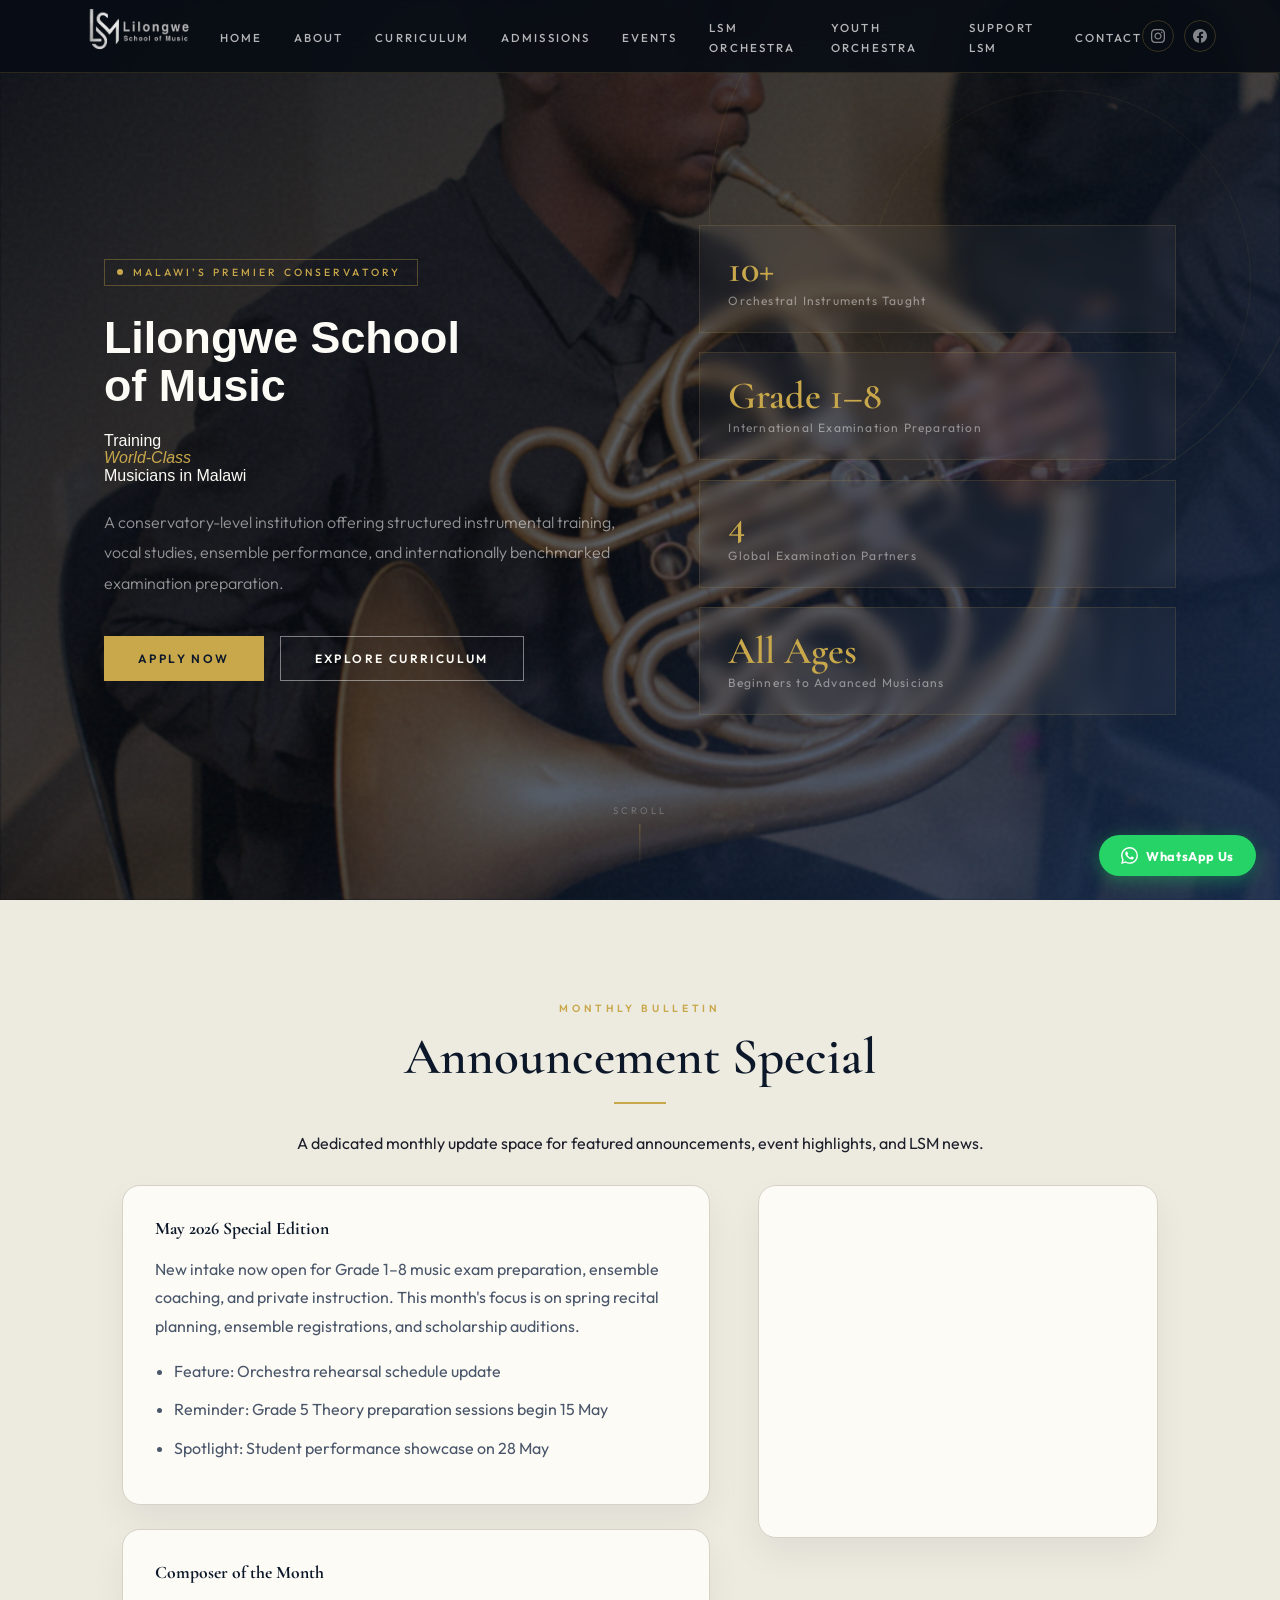
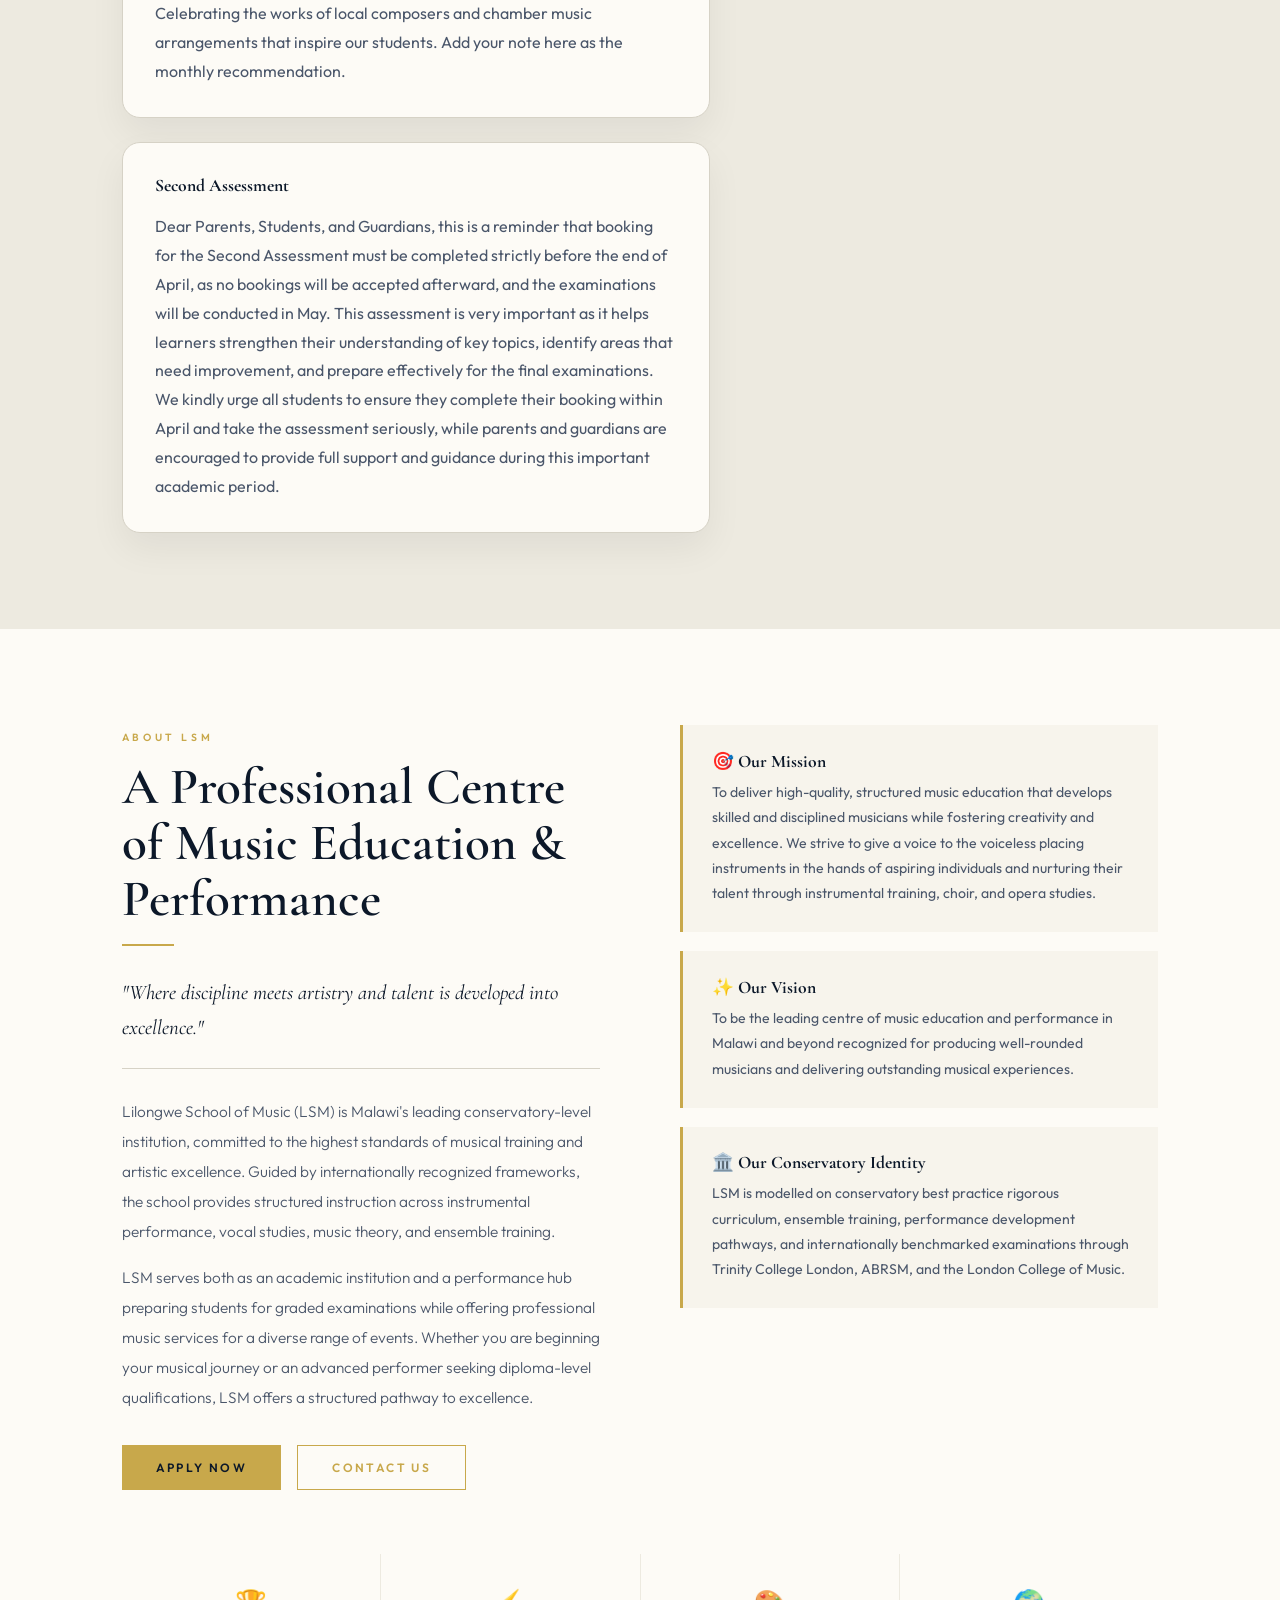
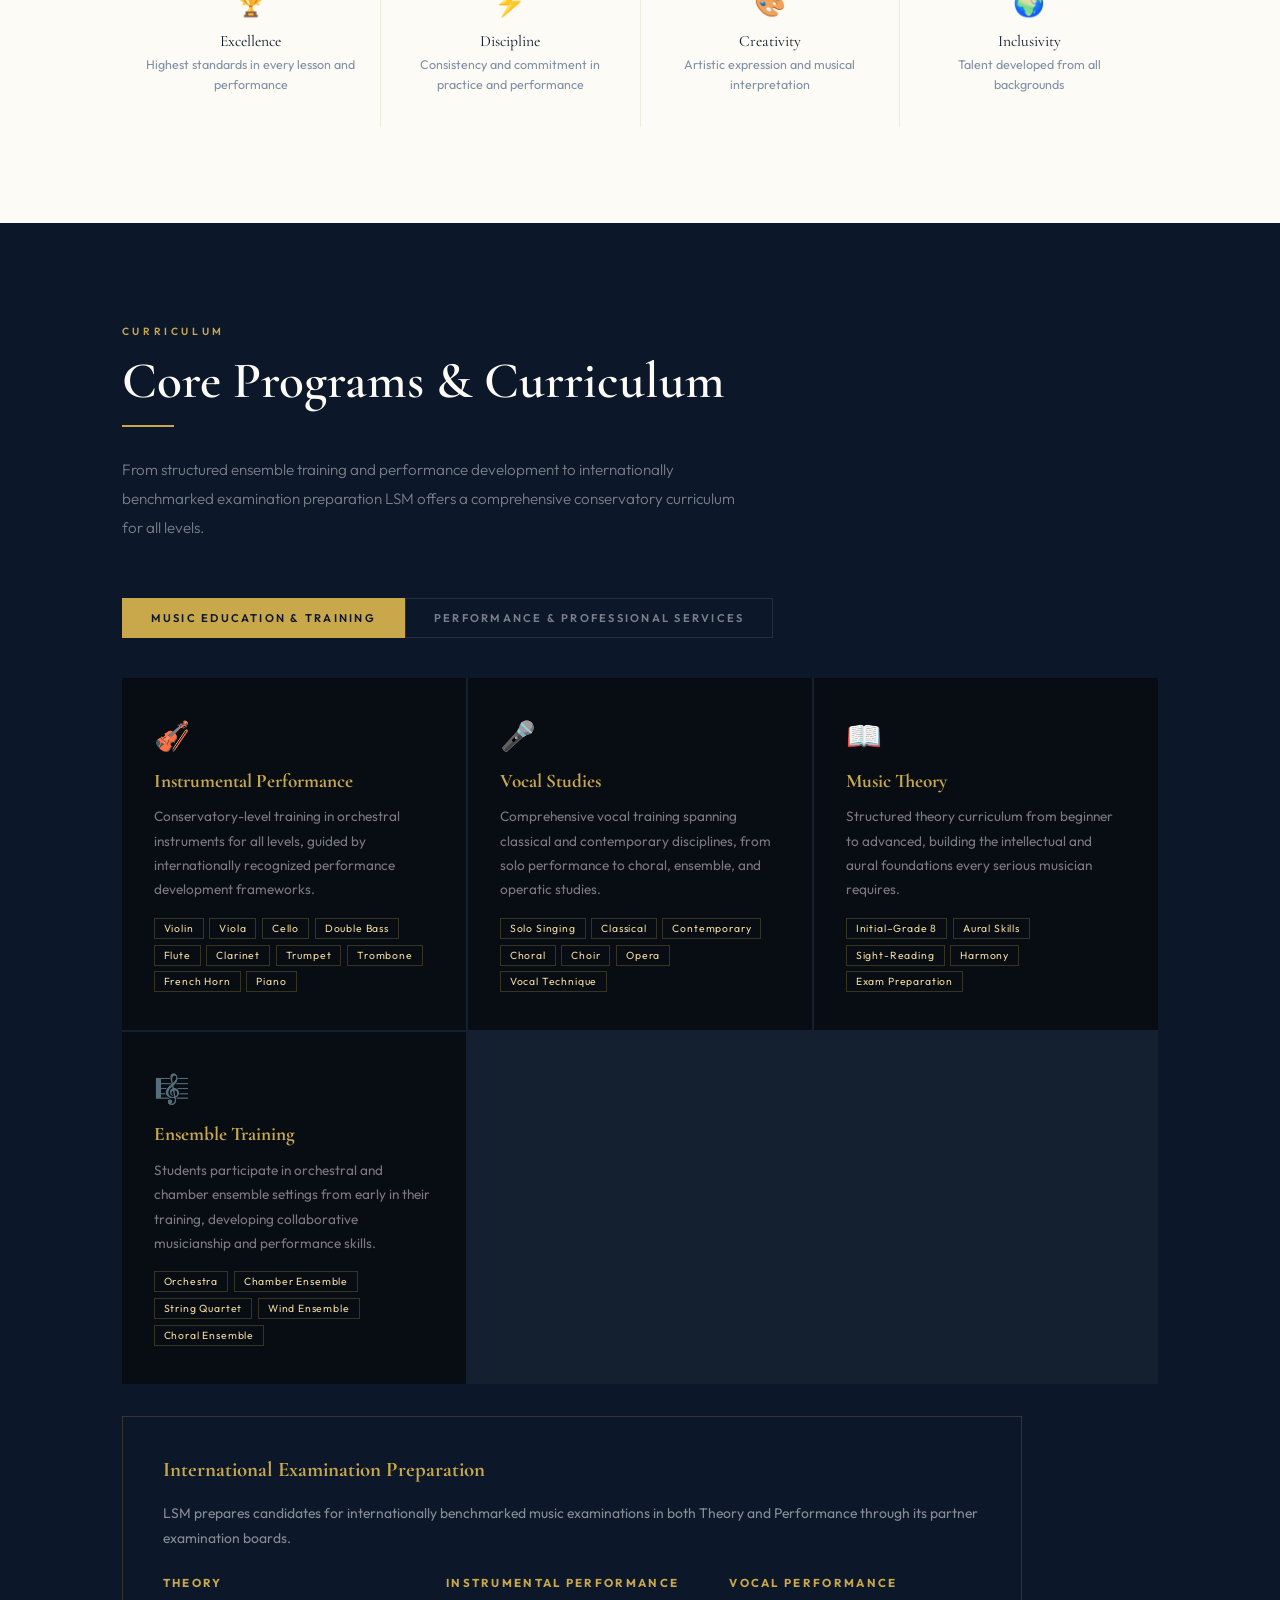
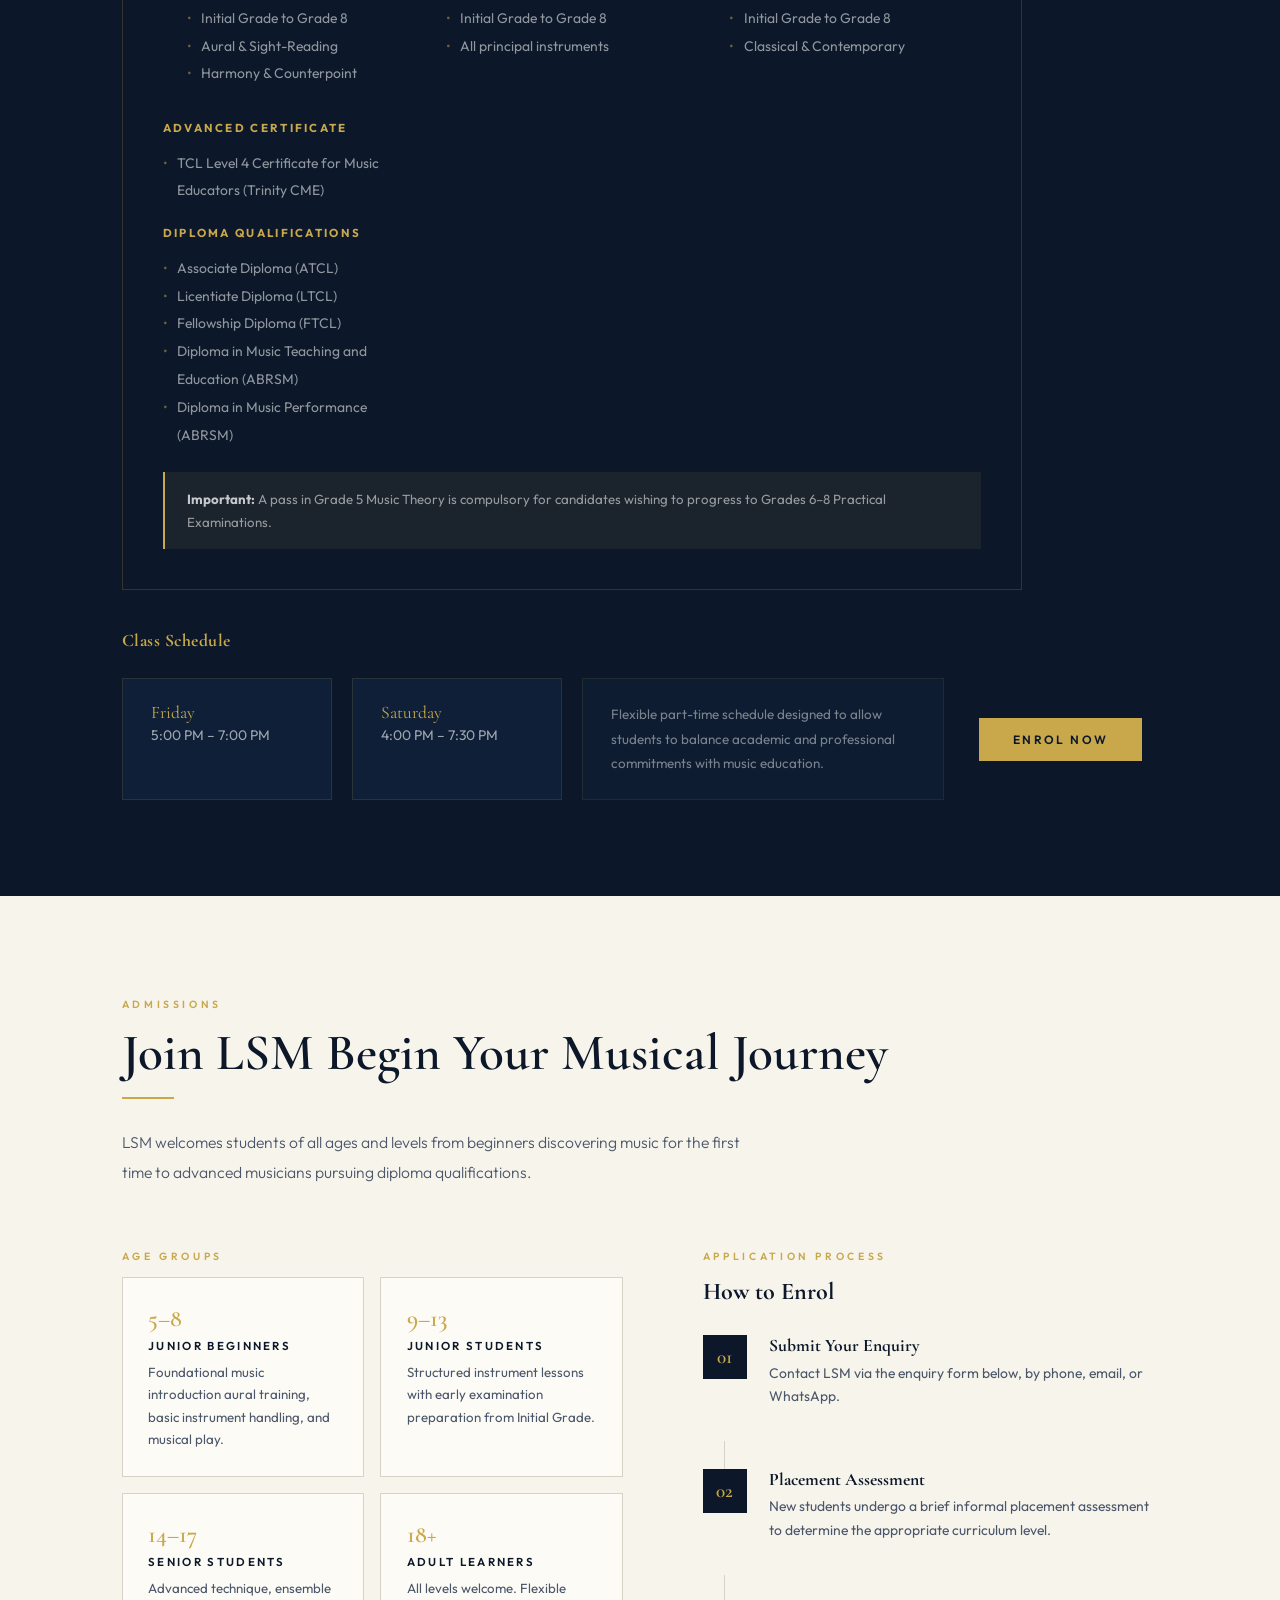
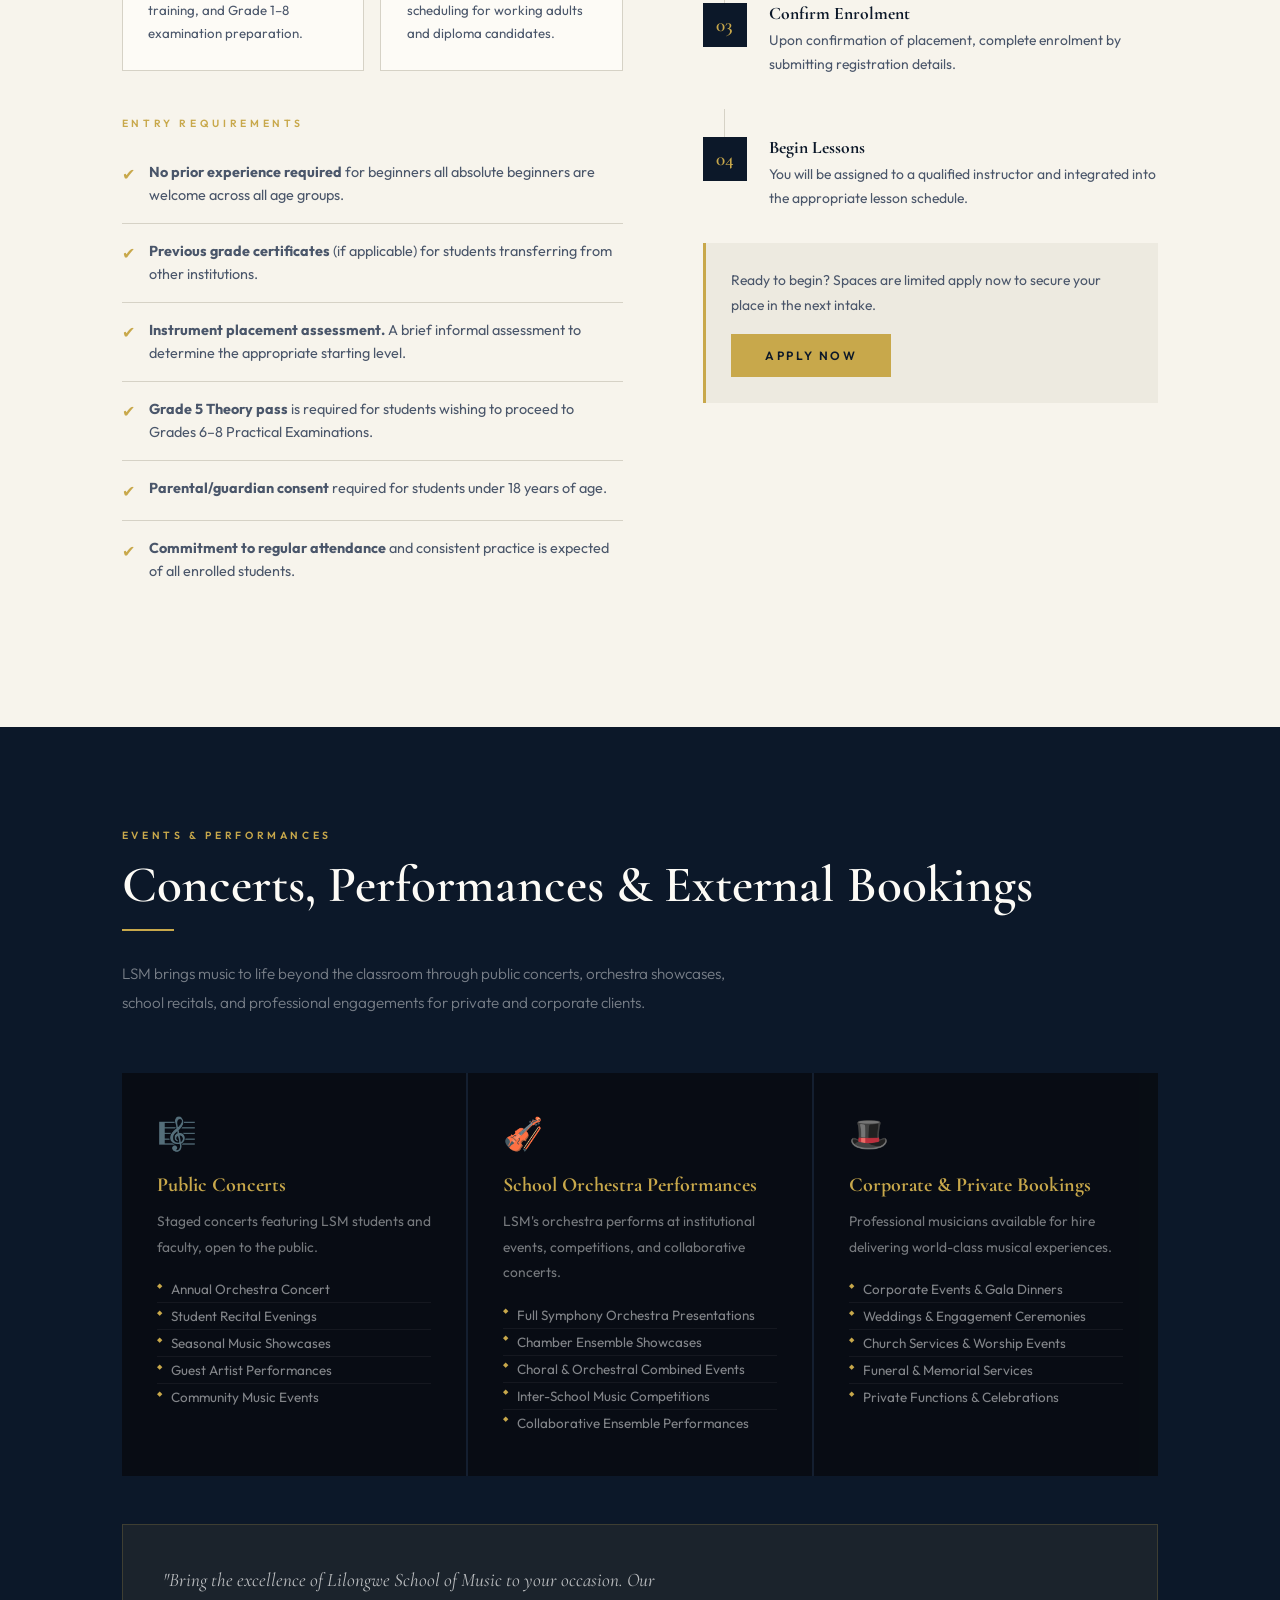
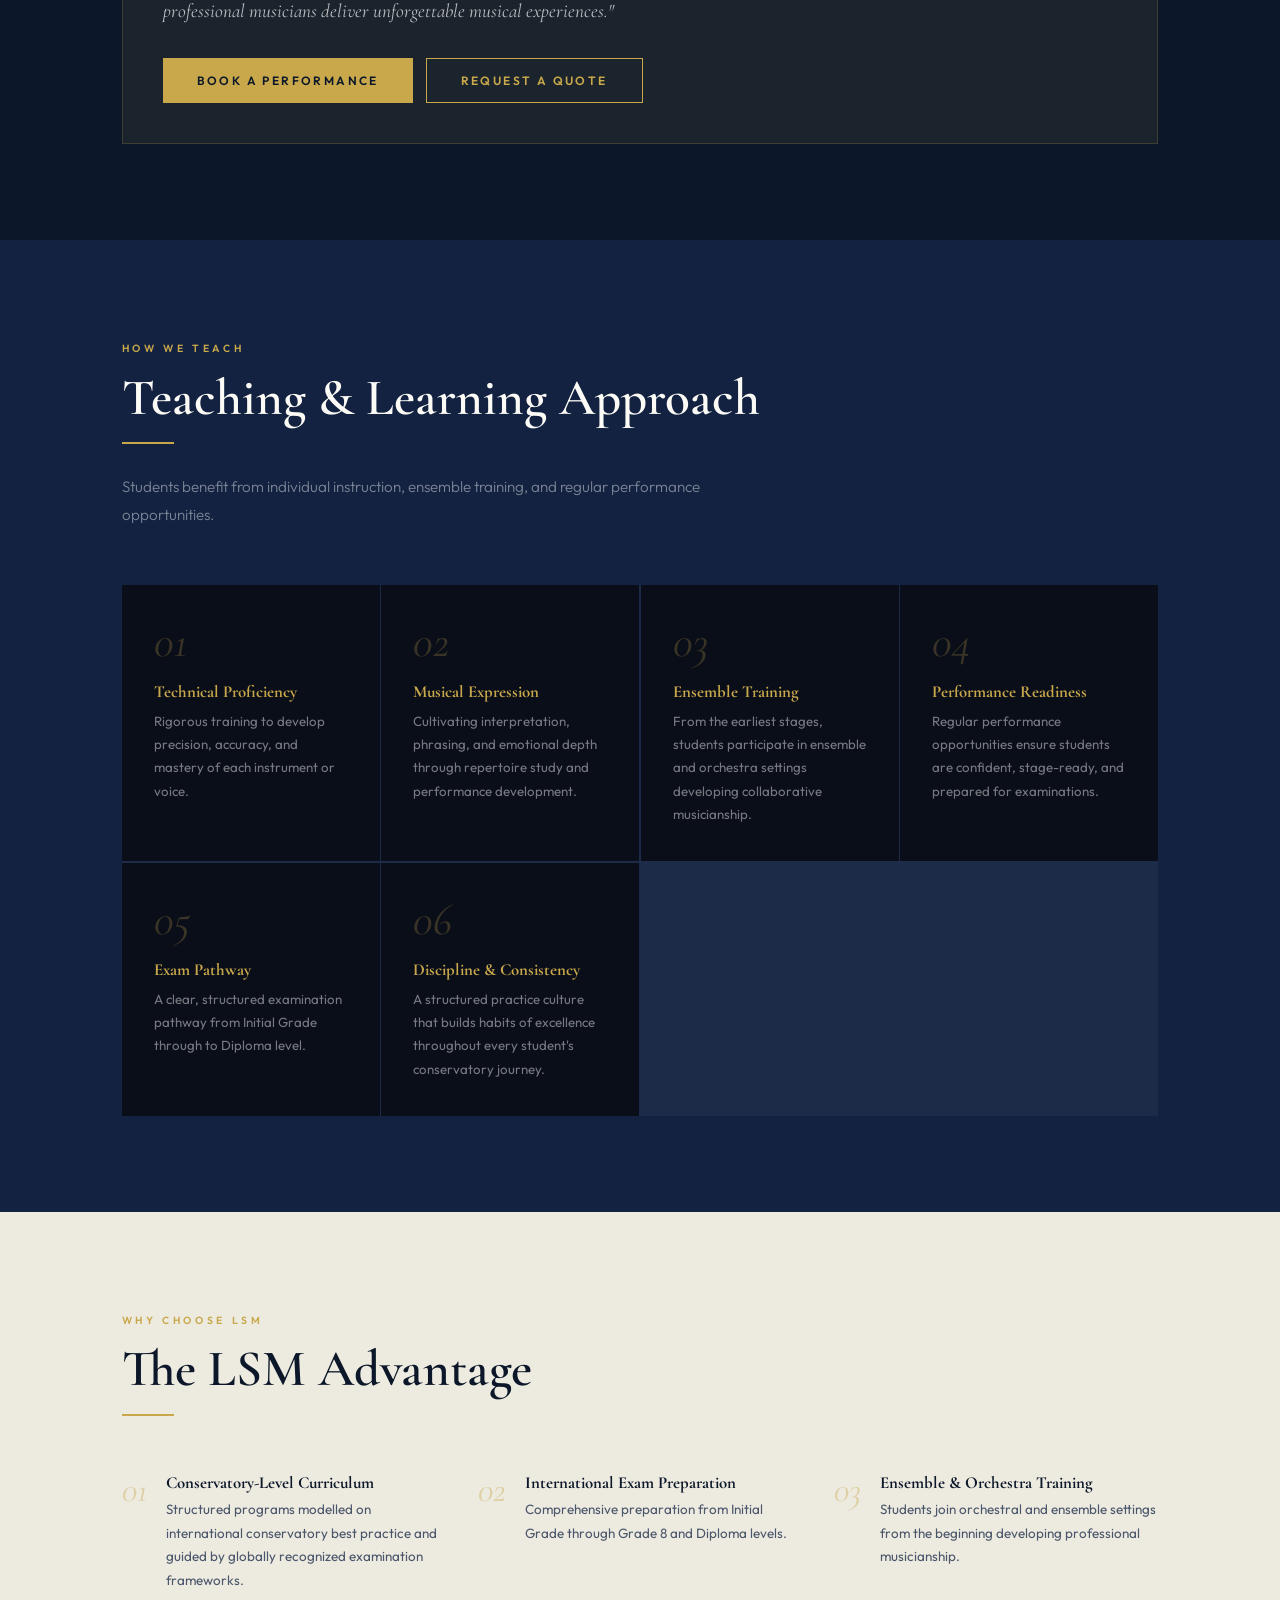
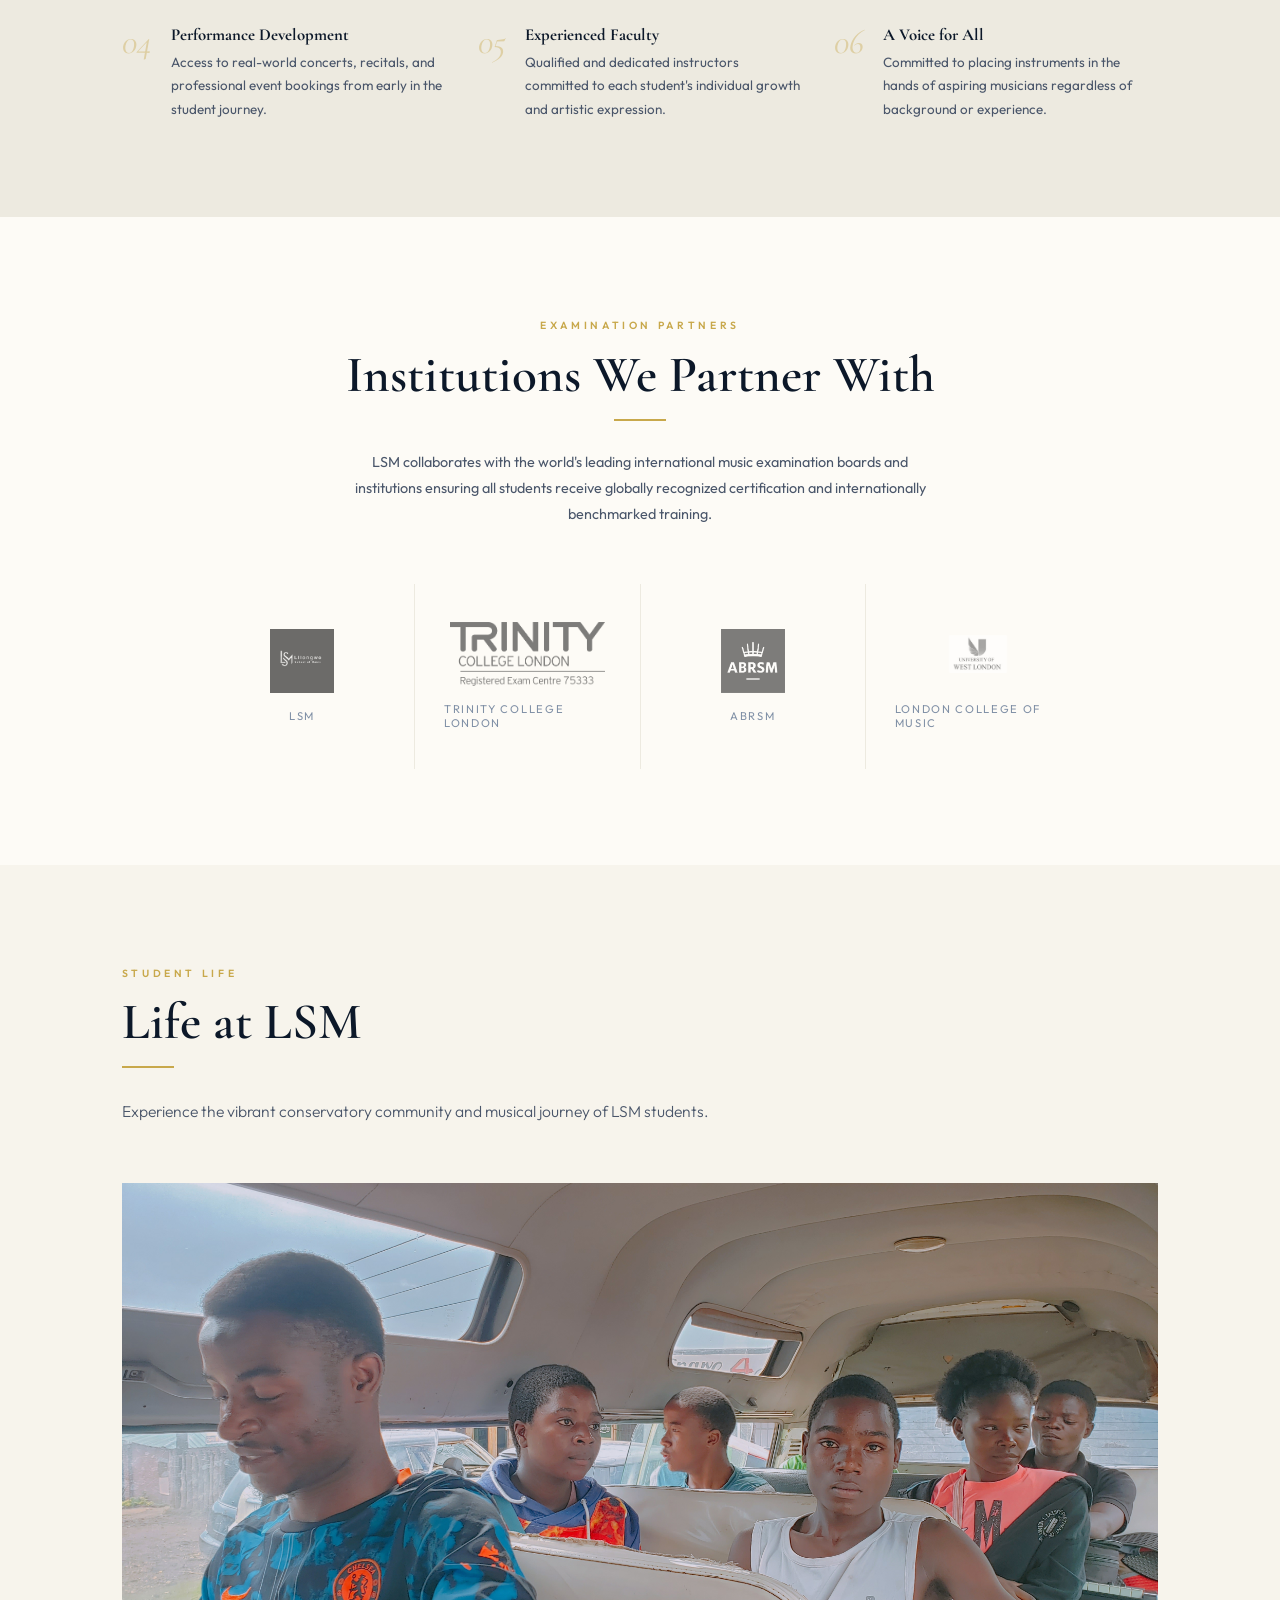
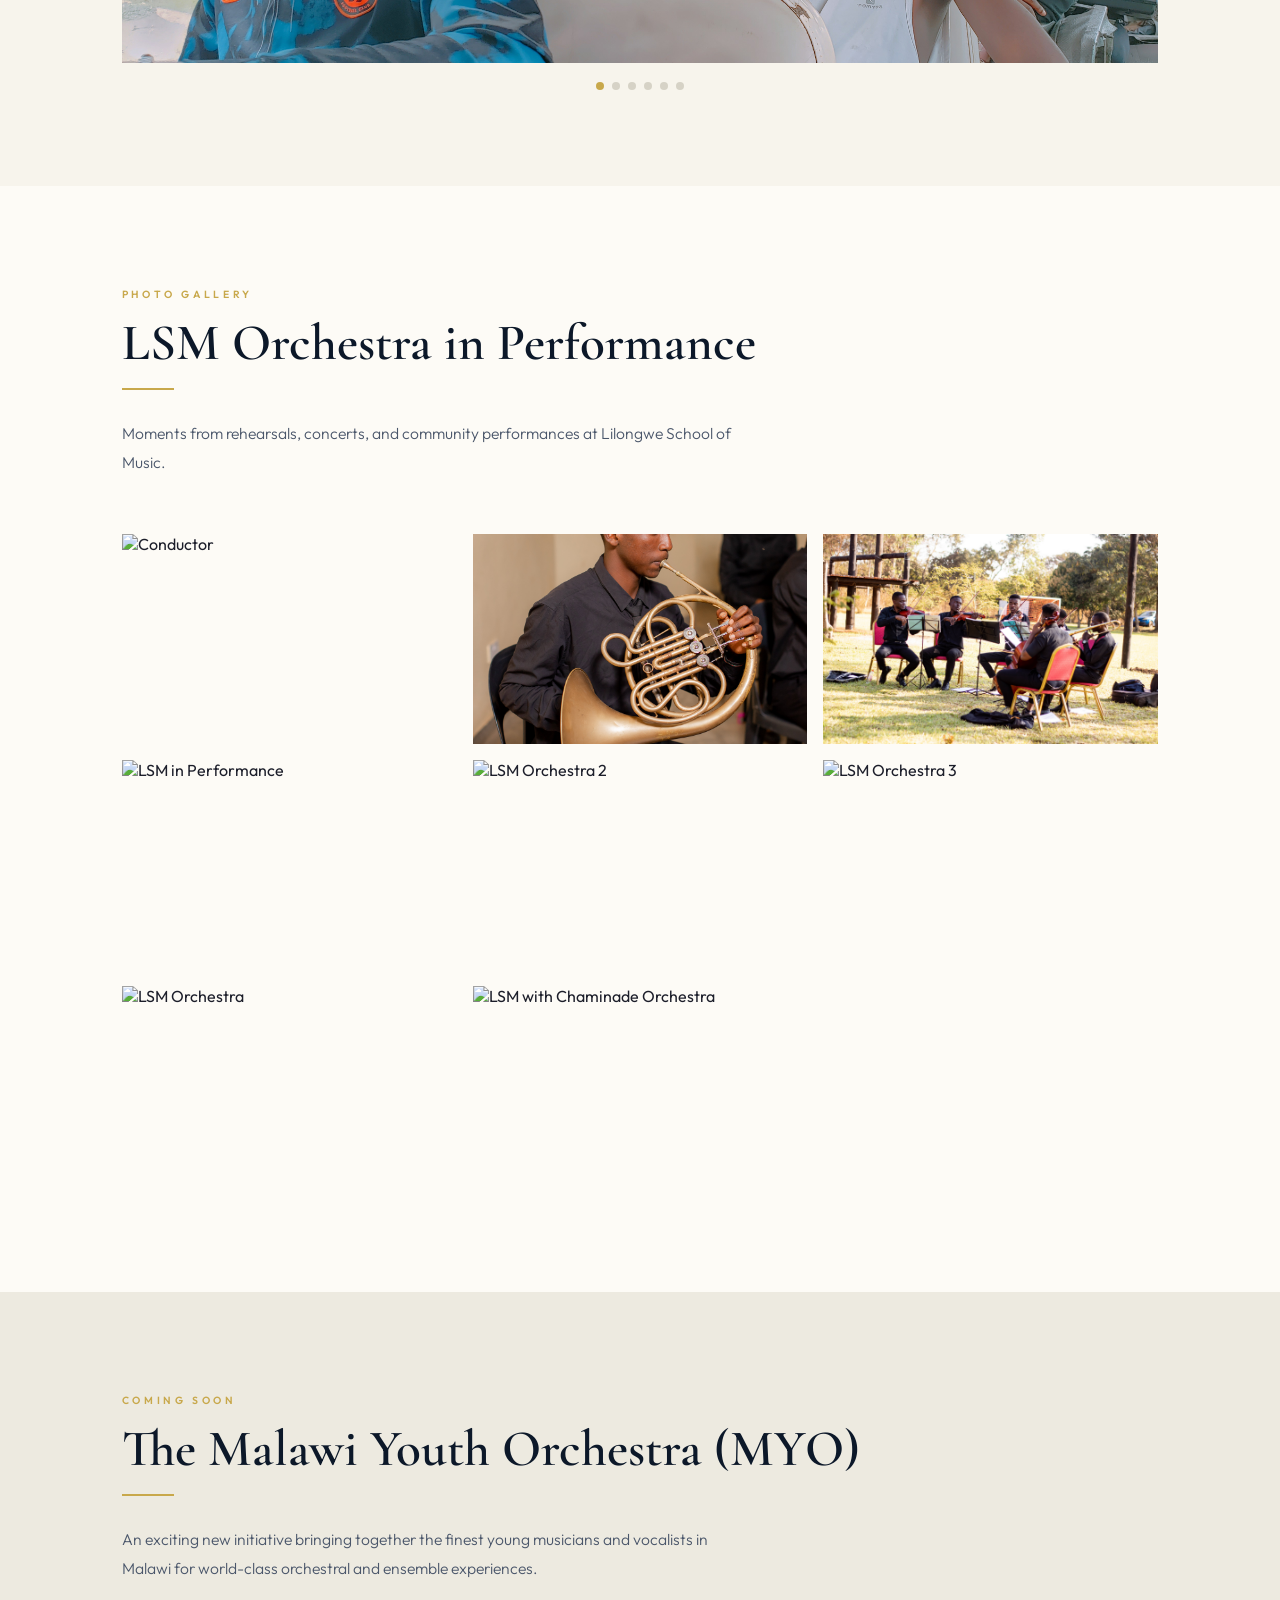
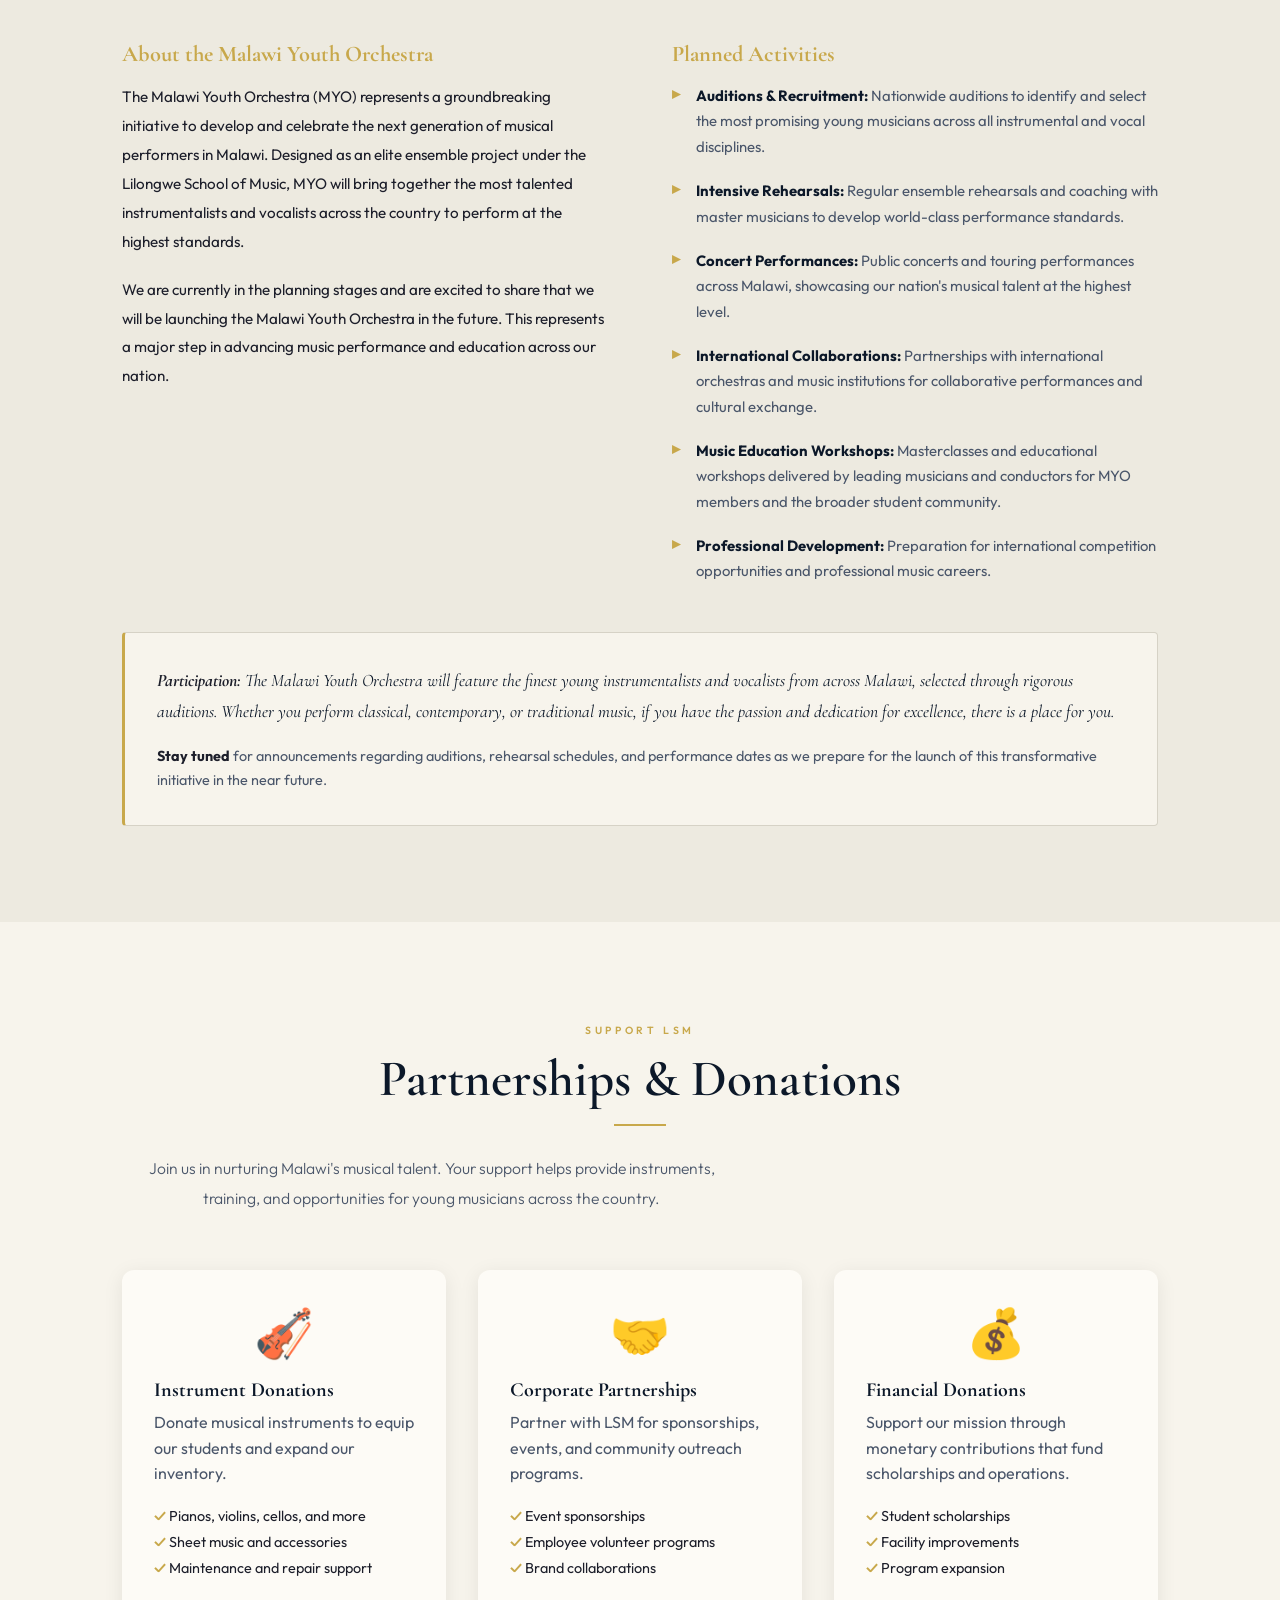
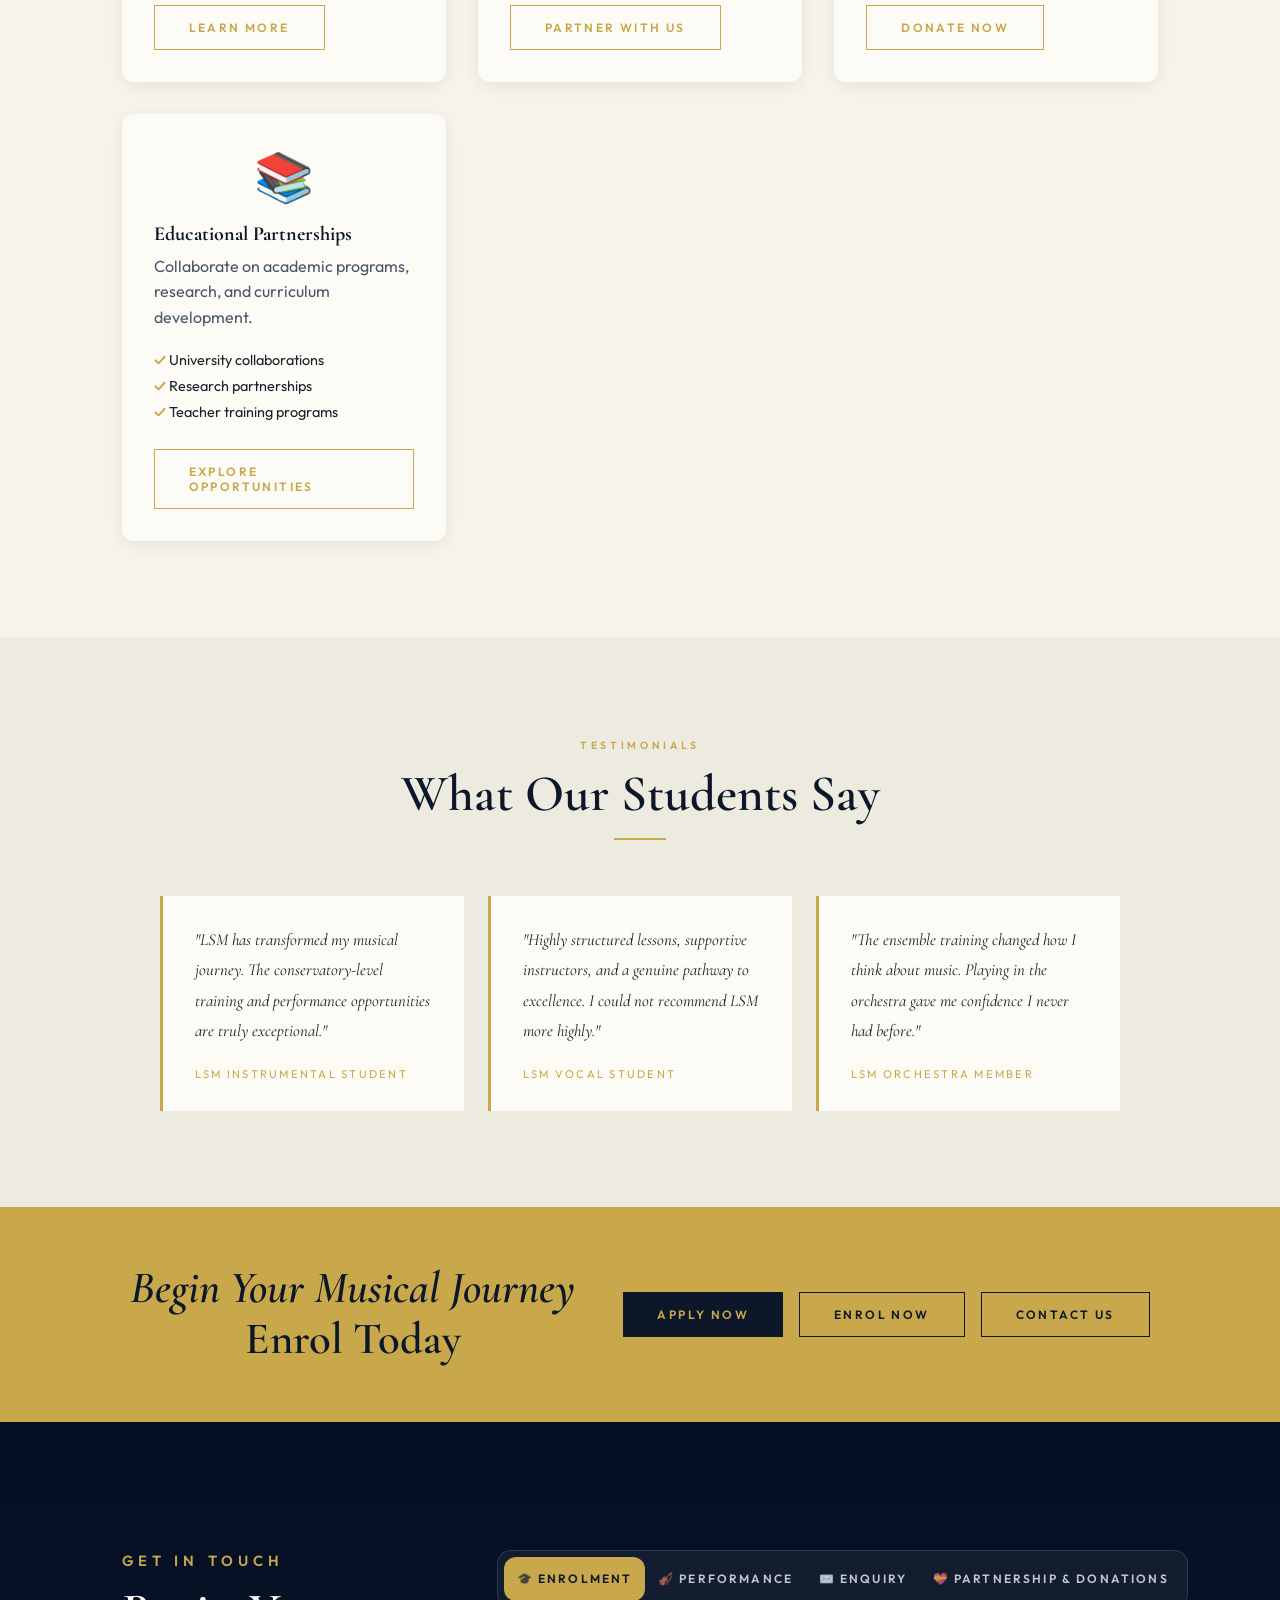
==== commit baf2bad7: "Update website" ====
--- a/index.html
+++ b/index.html
@@ -148,7 +148,7 @@
   background:rgba(8,12,20,.97);
   backdrop-filter:blur(20px);
   z-index:199;
-  display:none; /* hidden by default */
+  display:none;
   flex-direction:column;
   align-items:center;
   justify-content:center;
@@ -185,7 +185,7 @@
 .hero-badge { display:inline-flex; align-items:center; gap:.6rem; border:1px solid rgba(200,168,75,.35); padding:6px 16px 6px 12px; margin-bottom:1.8rem; }
 .hero-badge .dot { width:6px; height:6px; background:var(--gold); border-radius:50%; }
 .hero-badge span { font-size:.65rem; letter-spacing:.3em; text-transform:uppercase; color:var(--gold); font-weight:500; }
-.hero-title { font-family:'Arial', sans-serif; font-size:clamp(2.8rem,3.5vw,2.8rem);; font-weight:600; line-height:1.06; color:var(--white); margin-bottom:1.4rem; }
+.hero-title { font-family:'Arial', sans-serif; font-size:clamp(2.8rem,3.5vw,2.8rem); font-weight:600; line-height:1.06; color:var(--white); margin-bottom:1.4rem; }
 .hero-title em { font-style:italic; color:var(--gold); }
 .hero-subtitle { font-family:'Arial', sans-serif; font-size:clamp(1.0rem,1.8vw,1rem); font-weight:500; line-height:1.1; color:var(--white); margin-bottom:1.4rem; }
 .hero-subtitle em { font-style:italic; color:var(--gold); }
@@ -200,17 +200,7 @@
 .hero-scroll-hint .line { width:1px; height:44px; background:linear-gradient(to bottom,rgba(200,168,75,.4),transparent); }
 @keyframes bob { 0%,100%{transform:translateX(-50%) translateY(0)} 50%{transform:translateX(-50%) translateY(6px)} }
 
-/* ── Enhanced CTA Section ── */
-.hero-cta-section { position:relative; z-index:3; background:linear-gradient(135deg,rgba(8,12,20,.95) 0%,rgba(18,40,96,.9) 100%); padding:4rem 5% 2rem; border-top:1px solid rgba(200,168,75,.1); }
-.hero-cta-grid { display:grid; grid-template-columns:repeat(auto-fit,minmax(280px,1fr)); gap:2rem; max-width:1200px; margin:0 auto; }
-.hero-cta-card { background:rgba(255,255,255,.05); border:1px solid rgba(200,168,75,.2); padding:2rem; border-radius:12px; text-align:center; transition:transform .3s ease, background .3s ease, border-color .3s ease; backdrop-filter:blur(10px); }
-.hero-cta-card:hover { transform:translateY(-4px); background:rgba(255,255,255,.08); border-color:var(--gold); }
-.cta-icon { font-size:3rem; margin-bottom:1rem; }
-.hero-cta-card h3 { font-family:var(--ff-display); font-size:1.3rem; color:var(--gold); margin-bottom:.8rem; }
-.hero-cta-card p { font-size:.9rem; color:rgba(255,255,255,.7); line-height:1.6; margin-bottom:1.5rem; }
-.hero-cta-card .btn { margin-top:auto; }
-
-@media(max-width:820px){ .hero-content { grid-template-columns:1fr; gap:3rem; } .hero-right { display:grid; grid-template-columns:repeat(2,1fr); } .hero-cta-grid { grid-template-columns:1fr; gap:1.5rem; } }
+@media(max-width:820px){ .hero-content { grid-template-columns:1fr; gap:3rem; } .hero-right { display:grid; grid-template-columns:repeat(2,1fr); } }
 @media(max-width:500px){ .hero-right { grid-template-columns:1fr; } }
 
 /* ═══════════════════════════════════════════════
@@ -436,37 +426,8 @@
 .test-card cite { font-size:.7rem; letter-spacing:.2em; text-transform:uppercase; color:var(--gold); font-style:normal; }
 
 /* ═══════════════════════════════════════════════
-   BOOKING / CONTACT FORMS (Formspree)
-═══════════════════════════════════════════════ */
-#booking { background:var(--navy); }
-.booking-layout { display:grid; grid-template-columns:1fr 1.2fr; gap:5rem; align-items:start; }
-.booking-info h2 { font-family:var(--ff-display); font-size:clamp(1.8rem,3.5vw,2.6rem); font-weight:600; color:var(--white); line-height:1.15; margin-bottom:1rem; }
-.booking-info p { font-size:.93rem; color:rgba(255,255,255,.45); line-height:1.9; font-weight:300; margin-bottom:1.5rem; }
-.contact-items { display:flex; flex-direction:column; gap:1rem; }
-.ci { display:flex; align-items:flex-start; gap:1rem; }
-.ci .ci-icon { width:40px; height:40px; background:rgba(200,168,75,.12); display:flex; align-items:center; justify-content:center; font-size:1rem; flex-shrink:0; border:1px solid rgba(200,168,75,.2); }
-.ci .ci-text .lbl { font-size:.62rem; letter-spacing:.25em; text-transform:uppercase; color:var(--gold); margin-bottom:2px; }
-.ci .ci-text a, .ci .ci-text span { font-size:.9rem; color:rgba(255,255,255,.7); display:block; }
-.ci .ci-text a:hover { color:var(--gold); }
-.ci .ci-text a.second-phone { font-size:.85rem; color:rgba(255,255,255,.5); margin-top:2px; }
-.contact-social { display:flex; gap:.8rem; margin-top:1.2rem; }
-.contact-social a { display:flex; align-items:center; gap:.5rem; padding:8px 16px; border:1px solid rgba(200,168,75,.2); color:rgba(255,255,255,.5); font-size:.75rem; letter-spacing:.1em; text-transform:uppercase; transition:all .25s; }
-.contact-social a:hover { border-color:var(--gold); color:var(--gold); background:rgba(200,168,75,.08); }
-.contact-social a svg { width:14px; height:14px; fill:currentColor; flex-shrink:0; }
-
-/* ── Form tab system ── */
-.form-tab-nav { display:flex; gap:0; background:rgba(255,255,255,.04); border:1px solid rgba(255,255,255,.1); border-radius:8px; padding:4px; margin-bottom:1.5rem; }
-.form-tab-nav-btn { flex:1; background:transparent; border:none; color:rgba(255,255,255,.4); font-family:var(--ff-body); font-size:.66rem; font-weight:600; letter-spacing:.15em; text-transform:uppercase; padding:0.65rem 0.4rem; cursor:pointer; border-radius:5px; transition:color .25s, background .25s; white-space:nowrap; }
-.form-tab-nav-btn:hover { color:rgba(255,255,255,.7); }
-.form-tab-nav-btn.active { background:var(--gold); color:var(--navy); }
-@media(max-width:560px){ .form-tab-nav { flex-direction:column; } }
-
-/* ── Form panels ── */
-.ftab-panel { display:none; animation:fadeUp .3s ease forwards; }
-.ftab-panel.active { display:block; }
-@keyframes fadeUp { from{opacity:0;transform:translateY(8px)} to{opacity:1;transform:none} }
-
-/* ── Booking / contact layout ── */
+   BOOKING / CONTACT
+═══════════════════════════════════════════════ */
 #booking { background:linear-gradient(180deg, #061024 0%, #09162c 100%); }
 #booking .section-header .section-title { color:var(--white); }
 #booking .section-header .section-intro { color:rgba(255,255,255,.78) !important; }
@@ -475,10 +436,19 @@
 .booking-form-panel { background:transparent; border:none; border-radius:0; padding:0; box-shadow:none; }
 .booking-form-panel .form-card { background:transparent; box-shadow:none; padding:0; border:none; }
 .booking-form-panel p { color:rgba(255,255,255,.83); }
+
+/* ── Form tab system ── */
 .form-tab-nav { display:flex; gap:0; background:rgba(255,255,255,.05); border:1px solid rgba(255,255,255,.12); border-radius:14px; padding:6px; margin-bottom:1.5rem; }
 .form-tab-nav-btn { flex:1; background:transparent; border:none; color:rgba(255,255,255,.75); font-family:var(--ff-body); font-size:.75rem; font-weight:600; letter-spacing:.18em; text-transform:uppercase; padding:.9rem .8rem; cursor:pointer; border-radius:12px; transition:color .25s, background .25s; white-space:nowrap; }
 .form-tab-nav-btn:hover { color:var(--white); }
 .form-tab-nav-btn.active { background:var(--gold); color:var(--navy); }
+@media(max-width:560px){ .form-tab-nav { flex-direction:column; } }
+
+/* ── Form panels ── */
+.ftab-panel { display:none; animation:fadeUp .3s ease forwards; }
+.ftab-panel.active { display:block; }
+@keyframes fadeUp { from{opacity:0;transform:translateY(8px)} to{opacity:1;transform:none} }
+
 .booking-contact-panel .section-header { margin-bottom:2rem; }
 .booking-contact-panel h3 { font-family:var(--ff-display); font-size:1.4rem; color:var(--white); margin-bottom:1rem; }
 .booking-contact-panel ul { list-style:none; padding:0; margin:0; display:flex; flex-direction:column; gap:1rem; }
@@ -518,16 +488,11 @@
 .fg.has-err .field-err { display:block; }
 
 /* ── Checkbox field ── */
-.fg-checkbox { display:flex; align-items:center; gap:.5rem; }
+.fg-checkbox { display:flex; align-items:center; gap:.5rem; margin-bottom:.9rem; }
 .fg-checkbox input[type="checkbox"] { width:16px; height:16px; cursor:pointer; accent-color:var(--gold); }
 .fg-checkbox label { font-size:.8rem; color:rgba(255,255,255,.6); font-weight:400; letter-spacing:0; text-transform:none; margin:0; cursor:pointer; }
 .checkbox-group { margin-bottom:1.2rem; padding:1rem; background:rgba(255,255,255,.03); border:1px solid rgba(255,255,255,.08); border-radius:4px; }
 .checkbox-group > p { font-size:.75rem; letter-spacing:.2em; text-transform:uppercase; color:rgba(255,255,255,.5); display:block; margin-bottom:.8rem; font-weight:500; }
-
-/* Checkbox field __ */
-.fg-checkbox { display:flex; align-items:center; gap:.5rem; margin-bottom:.9rem; }
-.fg-checkbox input[type="checkbox"] { width:16px; height:16px; cursor:pointer; accent-color:var(--gold); }
-.fg-checkbox label { font-size:.8rem; color:rgba(255,255,255,.6); font-weight:400; letter-spacing:0; text-transform:none; margin:0; cursor:pointer; }
 
 /* ── Submit button ── */
 .btn-form-submit { display:flex; align-items:center; justify-content:center; gap:.5rem; width:100%; margin-top:.5rem; padding:.9rem 1.5rem; background:var(--gold); border:none; border-radius:4px; color:var(--navy); font-family:var(--ff-body); font-size:.78rem; font-weight:600; letter-spacing:.2em; text-transform:uppercase; cursor:pointer; transition:background .25s, transform .2s, opacity .25s; }
@@ -542,63 +507,7 @@
 .form-notice.ok { background:rgba(76,175,121,.1); border:1px solid rgba(76,175,121,.3); color:#7ddc7d; }
 .form-notice.err { background:rgba(201,80,76,.1); border:1px solid rgba(201,80,76,.3); color:#e88; }
 
-/* ── Formspree setup note ── */
-.setup-note-bar { margin-top:1.2rem; padding:.8rem 1rem; background:rgba(200,168,75,.07); border-left:2px solid var(--gold); font-size:.78rem; color:rgba(255,255,255,.4); line-height:1.6; }
-.setup-note-bar a { color:var(--gold); }
-.setup-note-bar strong { color:rgba(255,255,255,.65); }
-
 @media(max-width:800px){ .booking-layout { grid-template-columns:1fr; gap:3rem; } }
-
-/* ═══════════════════════════════════════════════
-   PARTNERSHIP & DONATIONS
-═══════════════════════════════════════════════ */
-#partnership { background:var(--off); }
-.partnership-layout { display:grid; grid-template-columns:1fr 1.2fr; gap:5rem; align-items:start; }
-.partnership-content { display:flex; flex-direction:column; gap:2.5rem; }
-.partnership-intro h3 { font-family:var(--ff-display); font-size:1.8rem; color:var(--navy); margin-bottom:1rem; }
-.partnership-intro p { font-size:.95rem; color:var(--mid); line-height:1.8; margin-bottom:1.5rem; }
-.partnership-intro ul { list-style:none; padding:0; }
-.partnership-intro li { font-size:.9rem; color:var(--mid); line-height:1.8; padding-left:1.2rem; position:relative; margin-bottom:.8rem; }
-.partnership-intro li::before { content:'♪'; position:absolute; left:0; color:var(--gold); font-size:.8rem; }
-
-.donation-types h4 { font-family:var(--ff-display); font-size:1.4rem; color:var(--navy); margin-bottom:1.5rem; }
-.donation-grid { display:grid; grid-template-columns:repeat(auto-fit,minmax(240px,1fr)); gap:1.5rem; }
-.donation-item { background:var(--white); padding:1.8rem; border-radius:8px; border:1px solid var(--mist); transition:transform .3s ease, box-shadow .3s ease; }
-.donation-item:hover { transform:translateY(-2px); box-shadow:0 8px 24px rgba(0,0,0,.08); }
-.donation-icon { font-size:2rem; margin-bottom:1rem; text-align:center; }
-.donation-item h5 { font-family:var(--ff-display); font-size:1.1rem; color:var(--navy); margin-bottom:.5rem; text-align:center; }
-.donation-item p { font-size:.85rem; color:var(--mid); line-height:1.7; text-align:center; }
-
-.partnership-form .form-card { background:var(--white); padding:2.5rem; border-radius:12px; box-shadow:0 16px 36px rgba(0,0,0,.06); }
-.partnership-form h3 { font-family:var(--ff-display); font-size:1.6rem; color:var(--navy); margin-bottom:.5rem; }
-.partnership-form > p { font-size:.9rem; color:var(--mid); line-height:1.7; margin-bottom:2rem; }
-
-@media(max-width:1000px){ .partnership-layout { grid-template-columns:1fr; gap:3rem; } }
-
-/* ═══════════════════════════════════════════════
-   CONTACT INFO & FORMS
-═══════════════════════════════════════════════ */
-.contact-info-grid { display:grid; grid-template-columns:repeat(auto-fit,minmax(250px,1fr)); gap:2rem; margin-bottom:3rem; }
-.contact-card { background:var(--white); padding:2rem; border-radius:12px; border:1px solid var(--mist); text-align:center; transition:transform .3s ease, box-shadow .3s ease; }
-.contact-card:hover { transform:translateY(-2px); box-shadow:0 8px 24px rgba(0,0,0,.08); }
-.ci-icon { font-size:2.5rem; margin-bottom:1rem; }
-.contact-card .ci-text .lbl { font-size:.75rem; letter-spacing:.2em; text-transform:uppercase; color:var(--gold); font-weight:600; margin-bottom:.5rem; }
-.contact-card .ci-text a, .contact-card .ci-text span { font-size:.9rem; color:var(--text); display:block; line-height:1.6; }
-.contact-card .ci-text a:hover { color:var(--gold); }
-.contact-card .ci-text .second-phone { font-size:.8rem; color:var(--mid); margin-top:.3rem; }
-
-.form-section-layout { display:grid; grid-template-columns:1fr 1.2fr; gap:5rem; align-items:start; margin-top:4rem; }
-.form-section-info { display:flex; flex-direction:column; gap:2rem; }
-.form-section-info .tag-label { align-self:flex-start; }
-.form-benefits { display:flex; flex-direction:column; gap:1.5rem; }
-.benefit-item { display:flex; gap:1rem; align-items:flex-start; }
-.benefit-icon { font-size:1.5rem; flex-shrink:0; margin-top:.2rem; }
-.benefit-text h4 { font-family:var(--ff-display); font-size:1rem; color:var(--navy); margin-bottom:.3rem; }
-.benefit-text p { font-size:.85rem; color:var(--mid); line-height:1.6; }
-
-.form-section-form .form-card { background:var(--white); padding:2.5rem; border-radius:12px; box-shadow:0 16px 36px rgba(0,0,0,.06); }
-
-@media(max-width:1000px){ .form-section-layout { grid-template-columns:1fr; gap:3rem; } }
 
 /* ═══════════════════════════════════════════════
    CTA BANNER
@@ -760,7 +669,6 @@
       </div>
     </div>
   </div>
-
   <div class="hero-scroll-hint">
     <span>Scroll</span>
     <div class="line"></div>
@@ -793,16 +701,16 @@
         </article>
         <article class="monthly-item">
           <h3>Second Assessment</h3>
-          <p>Dear Parents, Students, and Guardians, this is a reminder that booking for the Second Assessment must be completed strictly before the end of April, 
-            as no bookings will be accepted afterward, and the examinations will be conducted in May. This assessment is very important as it helps learners strengthen their 
-            understanding of key topics, identify areas that need improvement, and prepare effectively for the final examinations. We kindly urge all students to ensure they complete their booking within 
+          <p>Dear Parents, Students, and Guardians, this is a reminder that booking for the Second Assessment must be completed strictly before the end of April,
+            as no bookings will be accepted afterward, and the examinations will be conducted in May. This assessment is very important as it helps learners strengthen their
+            understanding of key topics, identify areas that need improvement, and prepare effectively for the final examinations. We kindly urge all students to ensure they complete their booking within
             April and take the assessment seriously, while parents and guardians are encouraged to provide full support and guidance during this important academic period.</p>
         </article>
       </div>
       <div class="monthly-video">
         <div class="video-window">
-          <!-- Replace with your video embed code -->
-          <iframe id="lsm-video" width="100%" height="315" src="https://www.youtube.com/embed/dQw4w9WgXcQ" title="LSM Monthly Video" frameborder="0" allow="accelerometer; autoplay; clipboard-write; encrypted-media; gyroscope; picture-in-picture" allowfullscreen></iframe>
+          <!-- ⚠️ REPLACE YOUR_VIDEO_ID below with your actual YouTube video ID -->
+          <iframe id="lsm-video" width="100%" height="315" src="https://www.youtube.com/embed/YOUR_VIDEO_ID" title="LSM Monthly Video" frameborder="0" allow="accelerometer; autoplay; clipboard-write; encrypted-media; gyroscope; picture-in-picture" allowfullscreen></iframe>
           <button type="button" class="fullscreen-btn" onclick="toggleFullscreen()" aria-label="Toggle Fullscreen">⛶</button>
         </div>
       </div>
@@ -914,7 +822,7 @@
         <div class="exam-cols">
           <div class="exam-col">
             <h4>Theory</h4>
-            <ul style="padding-left: 1.5rem;">
+            <ul style="padding-left:1.5rem;">
               <li>Initial Grade to Grade 8</li>
               <li>Aural &amp; Sight-Reading</li>
               <li>Harmony &amp; Counterpoint</li>
@@ -940,15 +848,13 @@
               <li>TCL Level 4 Certificate for Music Educators (Trinity CME)</li>
             </ul>
             <br>
-            
             <h4>Diploma Qualifications</h4>
             <ul>
-              <li>Associate Diploma(ATCL)</li>
-              <li>Licentiate Diploma(LTCL)</li>
-              <li>Fellowship Diploma(FTCL)</li>
+              <li>Associate Diploma (ATCL)</li>
+              <li>Licentiate Diploma (LTCL)</li>
+              <li>Fellowship Diploma (FTCL)</li>
               <li>Diploma in Music Teaching and Education (ABRSM)</li>
               <li>Diploma in Music Performance (ABRSM)</li>
-              
             </ul>
           </div>
         </div>
@@ -972,7 +878,8 @@
           <p style="font-size:.84rem;color:rgba(255,255,255,.45);line-height:1.85;">Flexible part-time schedule designed to allow students to balance academic and professional commitments with music education.</p>
         </div>
         <div style="display:flex;align-items:center;padding:1rem;">
-          <a href="#enrolment-form" class="btn btn-gold">Enrol Now</a>
+          <!-- FIX: was #enrolment-form (non-existent anchor), now correctly points to #booking -->
+          <a href="#booking" class="btn btn-gold">Enrol Now</a>
         </div>
       </div>
     </div>
@@ -1076,7 +983,8 @@
         <div class="app-step"><div class="step-num">04</div><div class="step-body"><h4>Begin Lessons</h4><p>You will be assigned to a qualified instructor and integrated into the appropriate lesson schedule.</p></div></div>
         <div style="margin-top:2rem;padding:1.6rem;background:var(--off);border-left:3px solid var(--gold);">
           <p style="font-size:.87rem;color:var(--mid);line-height:1.8;margin-bottom:1rem;">Ready to begin? Spaces are limited apply now to secure your place in the next intake.</p>
-          <a href="#enrolment-form" class="btn btn-gold">Apply Now</a>
+          <!-- FIX: was #enrolment-form (non-existent anchor), now correctly points to #booking -->
+          <a href="#booking" class="btn btn-gold">Apply Now</a>
         </div>
       </div>
     </div>
@@ -1268,30 +1176,12 @@
         <div>
           <h3 class="myo-section-title">Planned Activities</h3>
           <ul style="list-style:none;">
-            <li style="display:flex;gap:1rem;margin-bottom:1.2rem;align-items:flex-start;">
-              <span style="color:var(--gold);font-weight:bold;flex-shrink:0;">▸</span>
-              <span style="font-size:.93rem;color:var(--mid);line-height:1.7;"><strong style="color:var(--navy);">Auditions & Recruitment:</strong> Nationwide auditions to identify and select the most promising young musicians across all instrumental and vocal disciplines.</span>
-            </li>
-            <li style="display:flex;gap:1rem;margin-bottom:1.2rem;align-items:flex-start;">
-              <span style="color:var(--gold);font-weight:bold;flex-shrink:0;">▸</span>
-              <span style="font-size:.93rem;color:var(--mid);line-height:1.7;"><strong style="color:var(--navy);">Intensive Rehearsals:</strong> Regular ensemble rehearsals and coaching with master musicians to develop world-class performance standards.</span>
-            </li>
-            <li style="display:flex;gap:1rem;margin-bottom:1.2rem;align-items:flex-start;">
-              <span style="color:var(--gold);font-weight:bold;flex-shrink:0;">▸</span>
-              <span style="font-size:.93rem;color:var(--mid);line-height:1.7;"><strong style="color:var(--navy);">Concert Performances:</strong> Public concerts and touring performances across Malawi, showcasing our nation's musical talent at the highest level.</span>
-            </li>
-            <li style="display:flex;gap:1rem;margin-bottom:1.2rem;align-items:flex-start;">
-              <span style="color:var(--gold);font-weight:bold;flex-shrink:0;">▸</span>
-              <span style="font-size:.93rem;color:var(--mid);line-height:1.7;"><strong style="color:var(--navy);">International Collaborations:</strong> Partnerships with international orchestras and music institutions for collaborative performances and cultural exchange.</span>
-            </li>
-            <li style="display:flex;gap:1rem;margin-bottom:1.2rem;align-items:flex-start;">
-              <span style="color:var(--gold);font-weight:bold;flex-shrink:0;">▸</span>
-              <span style="font-size:.93rem;color:var(--mid);line-height:1.7;"><strong style="color:var(--navy);">Music Education Workshops:</strong> Masterclasses and educational workshops delivered by leading musicians and conductors for MYO members and the broader student community.</span>
-            </li>
-            <li style="display:flex;gap:1rem;align-items:flex-start;">
-              <span style="color:var(--gold);font-weight:bold;flex-shrink:0;">▸</span>
-              <span style="font-size:.93rem;color:var(--mid);line-height:1.7;"><strong style="color:var(--navy);">Professional Development:</strong> Preparation for international competition opportunities and professional music careers.</span>
-            </li>
+            <li style="display:flex;gap:1rem;margin-bottom:1.2rem;align-items:flex-start;"><span style="color:var(--gold);font-weight:bold;flex-shrink:0;">▸</span><span style="font-size:.93rem;color:var(--mid);line-height:1.7;"><strong style="color:var(--navy);">Auditions &amp; Recruitment:</strong> Nationwide auditions to identify and select the most promising young musicians across all instrumental and vocal disciplines.</span></li>
+            <li style="display:flex;gap:1rem;margin-bottom:1.2rem;align-items:flex-start;"><span style="color:var(--gold);font-weight:bold;flex-shrink:0;">▸</span><span style="font-size:.93rem;color:var(--mid);line-height:1.7;"><strong style="color:var(--navy);">Intensive Rehearsals:</strong> Regular ensemble rehearsals and coaching with master musicians to develop world-class performance standards.</span></li>
+            <li style="display:flex;gap:1rem;margin-bottom:1.2rem;align-items:flex-start;"><span style="color:var(--gold);font-weight:bold;flex-shrink:0;">▸</span><span style="font-size:.93rem;color:var(--mid);line-height:1.7;"><strong style="color:var(--navy);">Concert Performances:</strong> Public concerts and touring performances across Malawi, showcasing our nation's musical talent at the highest level.</span></li>
+            <li style="display:flex;gap:1rem;margin-bottom:1.2rem;align-items:flex-start;"><span style="color:var(--gold);font-weight:bold;flex-shrink:0;">▸</span><span style="font-size:.93rem;color:var(--mid);line-height:1.7;"><strong style="color:var(--navy);">International Collaborations:</strong> Partnerships with international orchestras and music institutions for collaborative performances and cultural exchange.</span></li>
+            <li style="display:flex;gap:1rem;margin-bottom:1.2rem;align-items:flex-start;"><span style="color:var(--gold);font-weight:bold;flex-shrink:0;">▸</span><span style="font-size:.93rem;color:var(--mid);line-height:1.7;"><strong style="color:var(--navy);">Music Education Workshops:</strong> Masterclasses and educational workshops delivered by leading musicians and conductors for MYO members and the broader student community.</span></li>
+            <li style="display:flex;gap:1rem;align-items:flex-start;"><span style="color:var(--gold);font-weight:bold;flex-shrink:0;">▸</span><span style="font-size:.93rem;color:var(--mid);line-height:1.7;"><strong style="color:var(--navy);">Professional Development:</strong> Preparation for international competition opportunities and professional music careers.</span></li>
           </ul>
         </div>
       </div>
@@ -1308,11 +1198,10 @@
   <div class="container">
     <div class="section-header centered">
       <span class="tag-label">Support LSM</span>
-      <h2 class="section-title">Partnerships & Donations</h2>
+      <h2 class="section-title">Partnerships &amp; Donations</h2>
       <div class="gold-rule centered"></div>
       <p class="section-intro">Join us in nurturing Malawi's musical talent. Your support helps provide instruments, training, and opportunities for young musicians across the country.</p>
     </div>
-
     <div class="partnership-grid reveal">
       <div class="partnership-card">
         <div class="pc-icon">🎻</div>
@@ -1388,10 +1277,12 @@
   </div>
 </div>
 
-<!-- ═══════ BOOKING / CONTACT (Formspree) ═══════ -->
+<!-- ═══════ BOOKING / CONTACT ═══════ -->
 <section id="booking" class="section">
   <div class="container">
     <div class="booking-layout reveal">
+
+      <!-- LEFT: Contact info -->
       <aside class="booking-contact-panel">
         <div class="section-header">
           <span class="tag-label">Get In Touch</span>
@@ -1440,15 +1331,17 @@
         </div>
       </aside>
 
+      <!-- RIGHT: Forms -->
       <div class="booking-form-panel">
         <div class="form-card">
           <div class="form-tab-nav">
             <button class="form-tab-nav-btn active" data-ftab="enrol">🎓 Enrolment</button>
             <button class="form-tab-nav-btn" data-ftab="perf">🎻 Performance</button>
             <button class="form-tab-nav-btn" data-ftab="gen">✉️ Enquiry</button>
-            <button class="form-tab-nav-btn" data-ftab="part">💝 Partnership & Donations</button>
+            <button class="form-tab-nav-btn" data-ftab="part">💝 Partnership &amp; Donations</button>
           </div>
 
+          <!-- ENROLMENT FORM -->
           <div class="ftab-panel active" id="ftab-enrol">
             <form class="booking-form" id="enrolForm">
               <div class="form-row-2">
@@ -1536,6 +1429,7 @@
             </form>
           </div>
 
+          <!-- PERFORMANCE BOOKING FORM -->
           <div class="ftab-panel" id="ftab-perf">
             <form class="booking-form" id="perfForm">
               <div class="form-row-2">
@@ -1602,6 +1496,7 @@
             </form>
           </div>
 
+          <!-- GENERAL ENQUIRY FORM -->
           <div class="ftab-panel" id="ftab-gen">
             <form class="booking-form" id="genForm">
               <div class="form-row-2">
@@ -1641,6 +1536,7 @@
             </form>
           </div>
 
+          <!-- PARTNERSHIP & DONATIONS FORM -->
           <div class="ftab-panel" id="ftab-part">
             <form class="booking-form" id="partForm">
               <div class="form-row-2">
@@ -1694,12 +1590,12 @@
               <div class="form-notice err" id="err_part">⚠️ &nbsp;Something went wrong. Please email us directly or try again.</div>
             </form>
           </div>
-        </div>
-      </div>
-    </div>
-
-    </div>
-  </div>
+
+        </div><!-- /.form-card -->
+      </div><!-- /.booking-form-panel -->
+
+    </div><!-- /.booking-layout -->
+  </div><!-- /.container -->
 </section>
 
 <!-- ═══════ FOOTER ═══════ -->
@@ -1762,7 +1658,7 @@
         <a href="#home">Home</a>
         <a href="#admissions">Admissions</a>
         <a href="#booking">Contact</a>
-        <a href="#partnership">Partnership</a>
+        <a href="#partnership-donation">Support LSM</a>
       </div>
     </div>
   </div>
@@ -1781,14 +1677,19 @@
 </div>
 
 <script>
-/* ── NAV ── */
+/* ════════════════════════════════════════════════
+   FORMSPREE IDs — replace with your real IDs
+   FIX: removed the broken 'partnership' key that
+   referenced a non-existent standalone form
+════════════════════════════════════════════════ */
 var FORMSPREE = {
   enrol: 'mkoknpzq',
   perf:  'xpqkzojj',
   gen:   'xaqaylpw',
-  part:  'mkoknpzq',  // Tab system partnership form
-  partnership: 'your-partnership-form-id'  // Standalone partnership form
+  part:  'mkoknpzq'
 };
+
+/* ── NAV ── */
 function toggleMobileNav() {
   var btn   = document.getElementById('hamburger');
   var panel = document.getElementById('mobilePanel');
@@ -1806,7 +1707,6 @@
 window.addEventListener('scroll', function() {
   document.getElementById('topbar').classList.toggle('scrolled', window.scrollY > 50);
 });
-/* Close mobile nav on ESC */
 document.addEventListener('keydown', function(e) {
   if (e.key === 'Escape') closeMobileNav();
 });
@@ -1849,9 +1749,7 @@
 setInterval(function() { goSlide((slideIdx + 1) % slides.length); }, 3800);
 
 /* ════════════════════════════════════════════════
-   FORM SYSTEM — Formspree
-   Each form posts to https://formspree.io/f/{ID}
-   Set your IDs in the FORMSPREE object above.
+   FORM VALIDATION & SUBMISSION
 ════════════════════════════════════════════════ */
 function isEmail(v) { return /^[^\s@]+@[^\s@]+\.[^\s@]+$/.test(v.trim()); }
 
@@ -1895,39 +1793,32 @@
   var m = vField('pt_msg',   'fg_pt_msg',   function(v){ return v.trim().length > 5; });
   return n && e && t && m;
 }
-function validatePartnership() {
-  var n = vField('part_name',  'fg_part_name',  function(v){ return v.trim().length > 1; });
-  var e = vField('part_email', 'fg_part_email', isEmail);
-  var t = vField('part_type',  'fg_part_type',  function(v){ return v !== ''; });
-  var m = vField('part_msg',   'fg_part_msg',   function(v){ return v.trim().length > 5; });
-  return n && e && t && m;
-}
 
 function collectEnrolData() {
   return {
-    'Form Type':   'Enrolment Application',
-    'Full Name':   document.getElementById('en_name').value.trim(),
-    'email':       document.getElementById('en_email').value.trim(),
-    'Phone':       document.getElementById('en_phone').value.trim() || '—',
-    'Age Group':   document.getElementById('en_age').value,
-    'Program':     document.getElementById('en_prog').value,
-    'Level':       document.getElementById('en_level').value,
+    'Form Type':      'Enrolment Application',
+    'Full Name':      document.getElementById('en_name').value.trim(),
+    'email':          document.getElementById('en_email').value.trim(),
+    'Phone':          document.getElementById('en_phone').value.trim() || '—',
+    'Age Group':      document.getElementById('en_age').value,
+    'Program':        document.getElementById('en_prog').value,
+    'Level':          document.getElementById('en_level').value,
     'Qualifications': document.getElementById('en_qual').value.trim() || '—',
-    'Notes':       document.getElementById('en_msg').value.trim() || '—',
-    'Newsletter': document.getElementById('en_newsletter').checked ? 'Yes' : 'No'
+    'Notes':          document.getElementById('en_msg').value.trim() || '—',
+    'Newsletter':     document.getElementById('en_newsletter').checked ? 'Yes' : 'No'
   };
 }
 function collectPerfData() {
   return {
-    'Form Type':       'Performance Booking',
-    'Name':            document.getElementById('pf_name').value.trim(),
-    'email':           document.getElementById('pf_email').value.trim(),
-    'Phone':           document.getElementById('pf_phone').value.trim() || '—',
-    'Event Type':      document.getElementById('pf_type').value,
-    'Event Date':      document.getElementById('pf_date').value,
-    'Location':        document.getElementById('pf_loc').value.trim(),
-    'Requirements':    document.getElementById('pf_msg').value.trim(),
-    'Newsletter': document.getElementById('pf_newsletter').checked ? 'Yes' : 'No'
+    'Form Type':    'Performance Booking',
+    'Name':         document.getElementById('pf_name').value.trim(),
+    'email':        document.getElementById('pf_email').value.trim(),
+    'Phone':        document.getElementById('pf_phone').value.trim() || '—',
+    'Event Type':   document.getElementById('pf_type').value,
+    'Event Date':   document.getElementById('pf_date').value,
+    'Location':     document.getElementById('pf_loc').value.trim(),
+    'Requirements': document.getElementById('pf_msg').value.trim(),
+    'Newsletter':   document.getElementById('pf_newsletter').checked ? 'Yes' : 'No'
   };
 }
 function collectGenData() {
@@ -1942,34 +1833,24 @@
 }
 function collectPartData() {
   return {
-    'Form Type': 'Partnership & Donation',
+    'Form Type':         'Partnership & Donation',
     'Name/Organization': document.getElementById('pt_name').value.trim(),
-    'email':     document.getElementById('pt_email').value.trim(),
-    'Phone':     document.getElementById('pt_phone').value.trim() || '—',
-    'Partnership Type': document.getElementById('pt_type').value,
-    'Details':   document.getElementById('pt_msg').value.trim(),
-    'Newsletter': document.getElementById('pt_newsletter').checked ? 'Yes' : 'No'
+    'email':             document.getElementById('pt_email').value.trim(),
+    'Phone':             document.getElementById('pt_phone').value.trim() || '—',
+    'Partnership Type':  document.getElementById('pt_type').value,
+    'Details':           document.getElementById('pt_msg').value.trim(),
+    'Newsletter':        document.getElementById('pt_newsletter').checked ? 'Yes' : 'No'
   };
 }
-function collectPartnershipData() {
-  return {
-    'Form Type': 'Partnership & Donation (Standalone)',
-    'Name/Organization': document.getElementById('part_name').value.trim(),
-    'email':     document.getElementById('part_email').value.trim(),
-    'Phone':     document.getElementById('part_phone').value.trim() || '—',
-    'Partnership Type': document.getElementById('part_type').value,
-    'Details':   document.getElementById('part_msg').value.trim(),
-    'Newsletter': document.getElementById('part_newsletter').checked ? 'Yes' : 'No'
-  };
-}
-
+
+/* FIX: removed the broken 'partnership' entries — only 4 real forms exist */
 var resetIds = {
   enrol: ['en_name','en_email','en_phone','en_age','en_prog','en_level','en_qual','en_msg'],
   perf:  ['pf_name','pf_email','pf_phone','pf_type','pf_date','pf_loc','pf_msg'],
   gen:   ['gn_name','gn_email','gn_subject','gn_msg'],
-  part:  ['pt_name','pt_email','pt_phone','pt_type','pt_msg'],
-  partnership: ['part_name','part_email','part_phone','part_type','part_msg']
+  part:  ['pt_name','pt_email','pt_phone','pt_type','pt_msg']
 };
+
 function resetLSMForm(id) {
   resetIds[id].forEach(function(fid) {
     var el = document.getElementById(fid);
@@ -1990,9 +1871,10 @@
   });
 });
 
+/* FIX: removed 'partnership' from validators/collectors — only 4 real forms */
 async function submitLSMForm(id) {
-  var validators = { enrol: validateEnrol, perf: validatePerf, gen: validateGen, part: validatePart, partnership: validatePartnership };
-  var collectors = { enrol: collectEnrolData, perf: collectPerfData, gen: collectGenData, part: collectPartData, partnership: collectPartnershipData };
+  var validators = { enrol: validateEnrol, perf: validatePerf, gen: validateGen, part: validatePart };
+  var collectors = { enrol: collectEnrolData, perf: collectPerfData, gen: collectGenData, part: collectPartData };
 
   if (!validators[id]()) return;
 
@@ -2032,11 +1914,12 @@
   }
 }
 
+/* ── FULLSCREEN VIDEO ── */
 function toggleFullscreen() {
   var iframe = document.getElementById('lsm-video');
   if (!document.fullscreenElement) {
-    iframe.requestFullscreen().catch(err => {
-      console.error('Error attempting to enable full-screen mode:', err.message);
+    iframe.requestFullscreen().catch(function(err) {
+      console.error('Fullscreen error:', err.message);
     });
   } else {
     document.exitFullscreen();
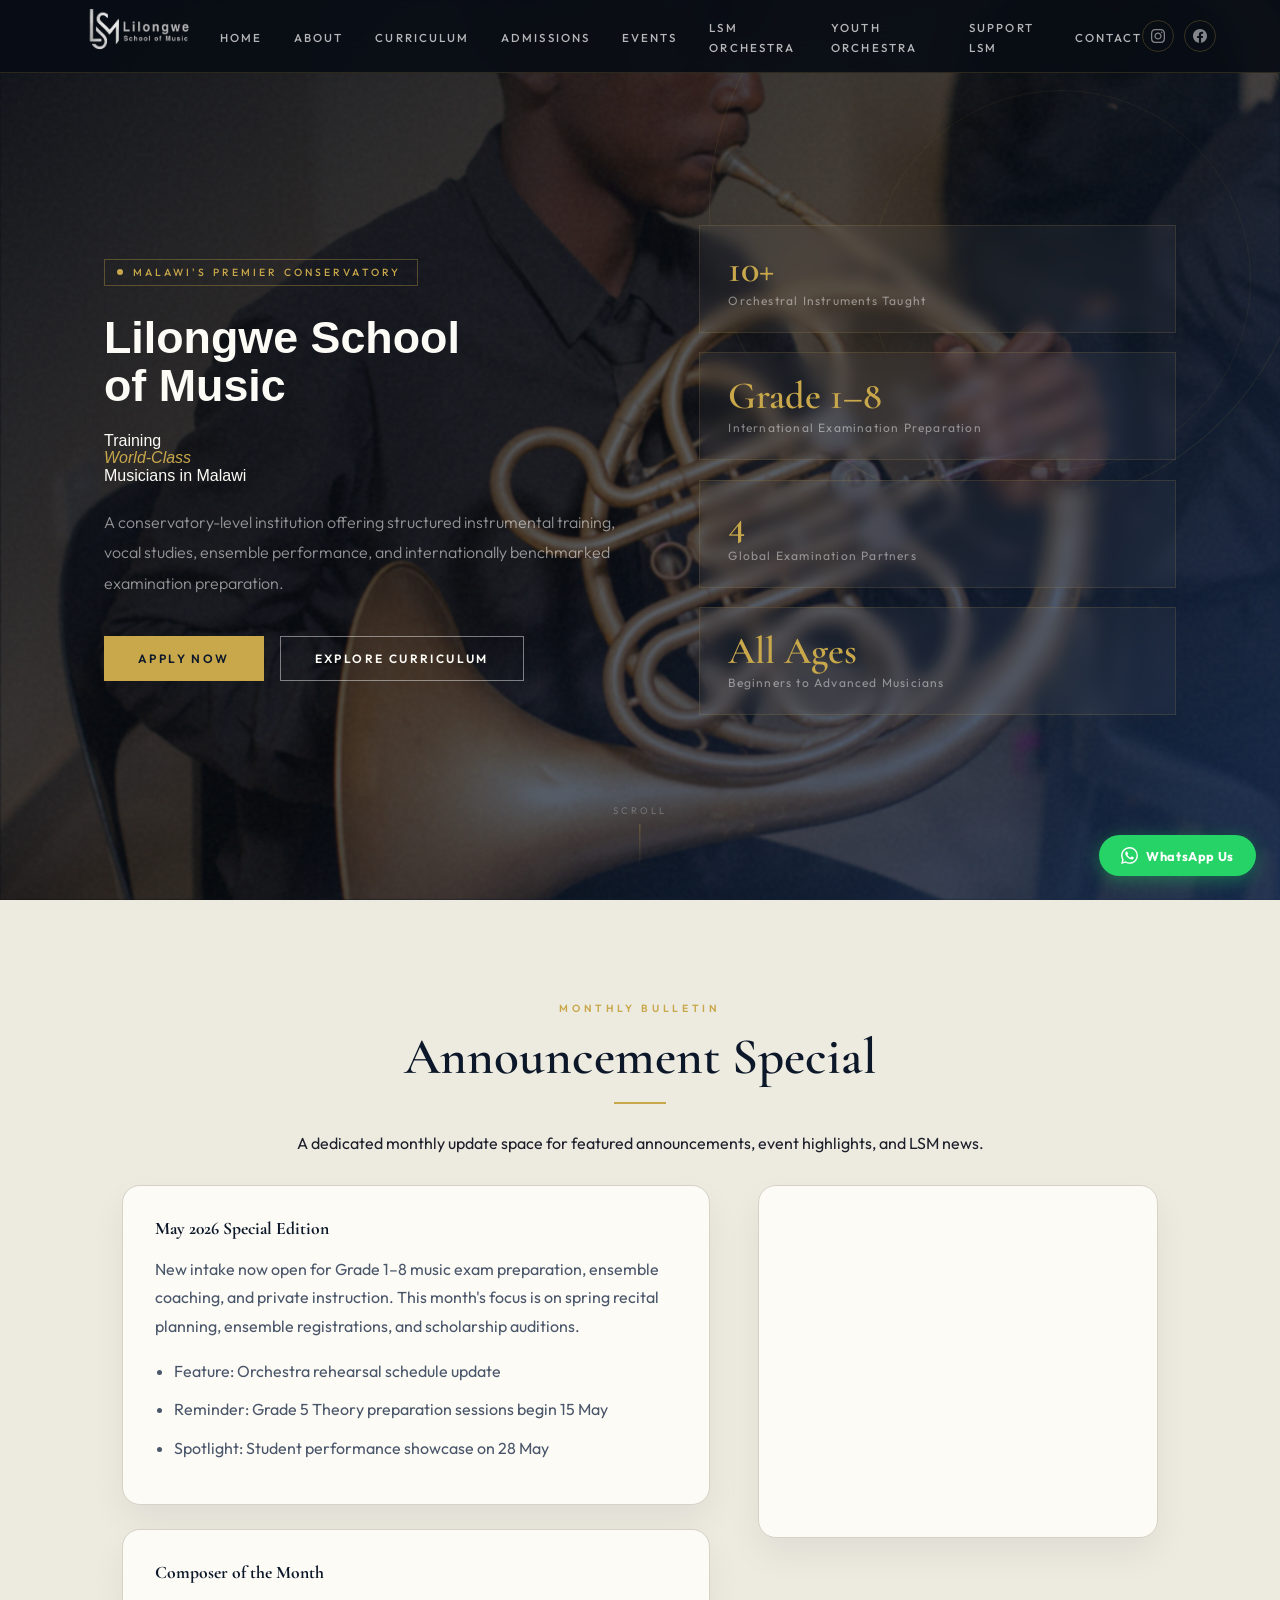
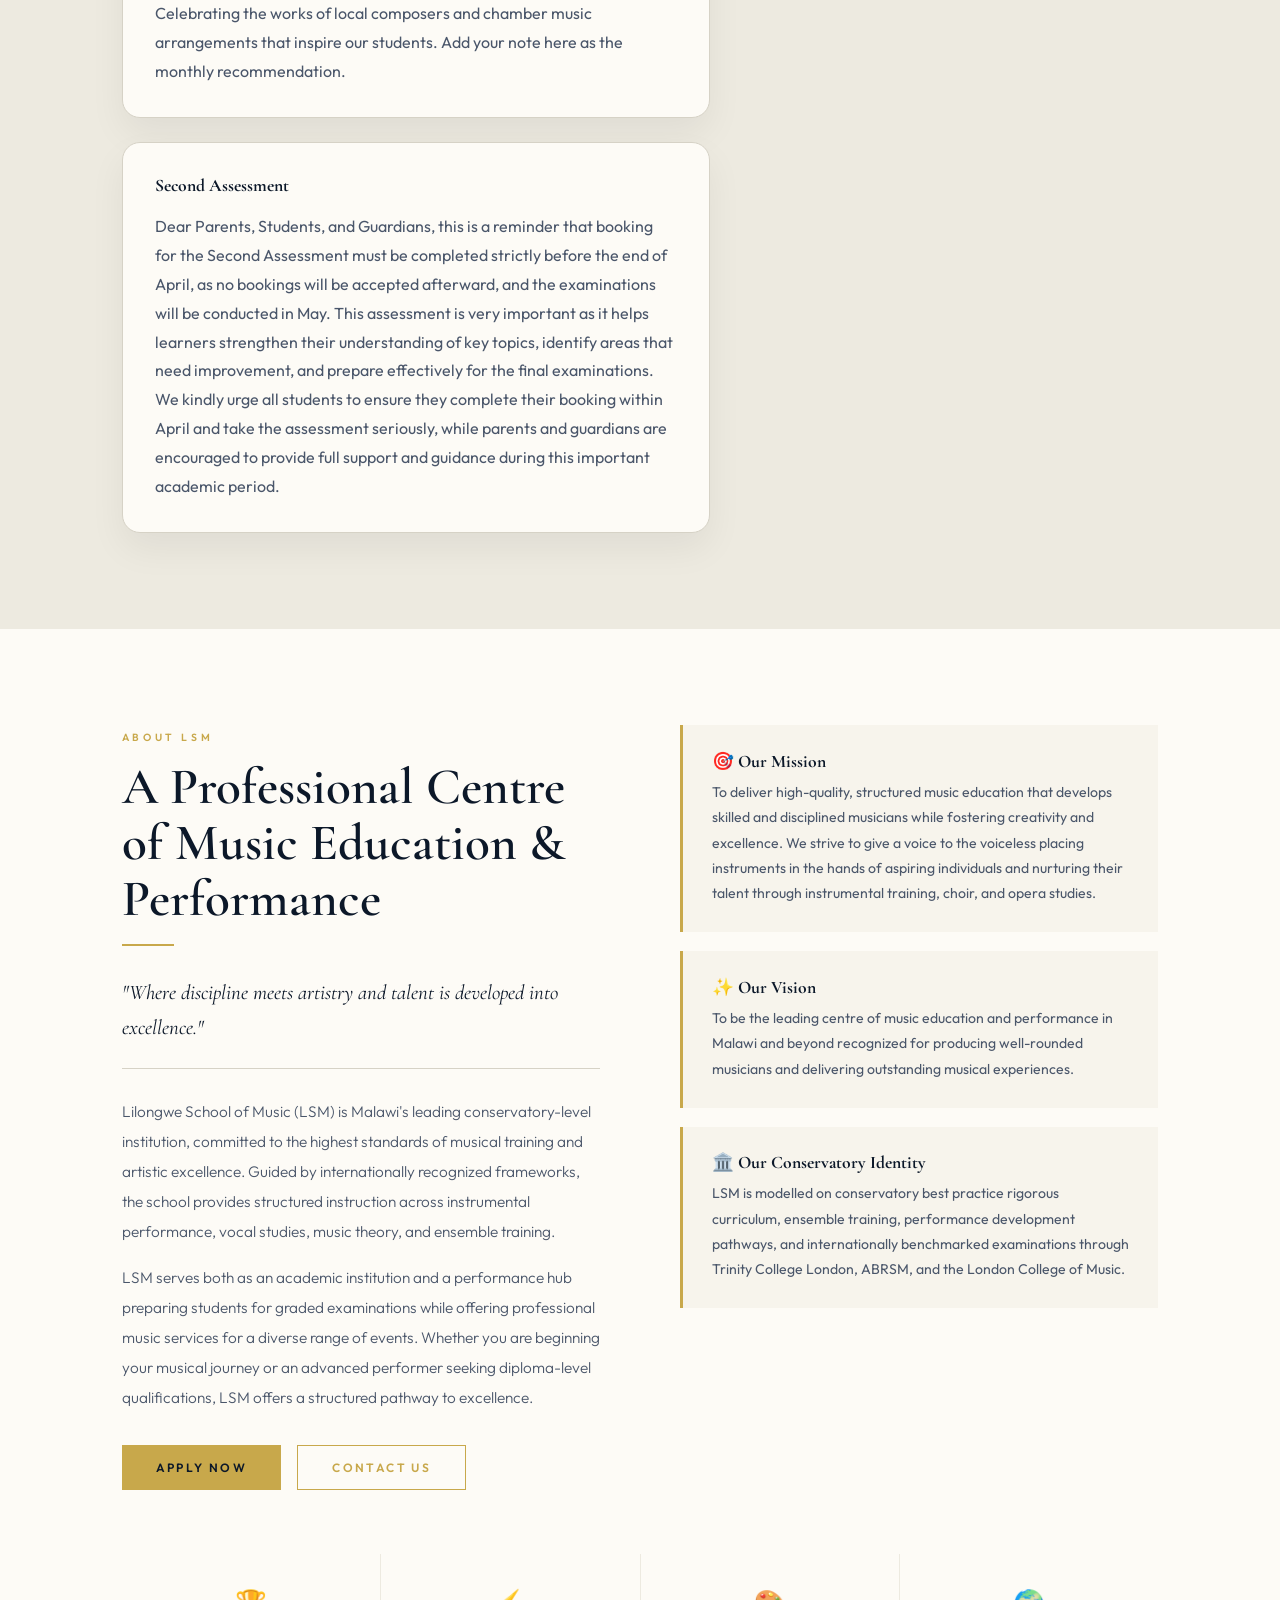
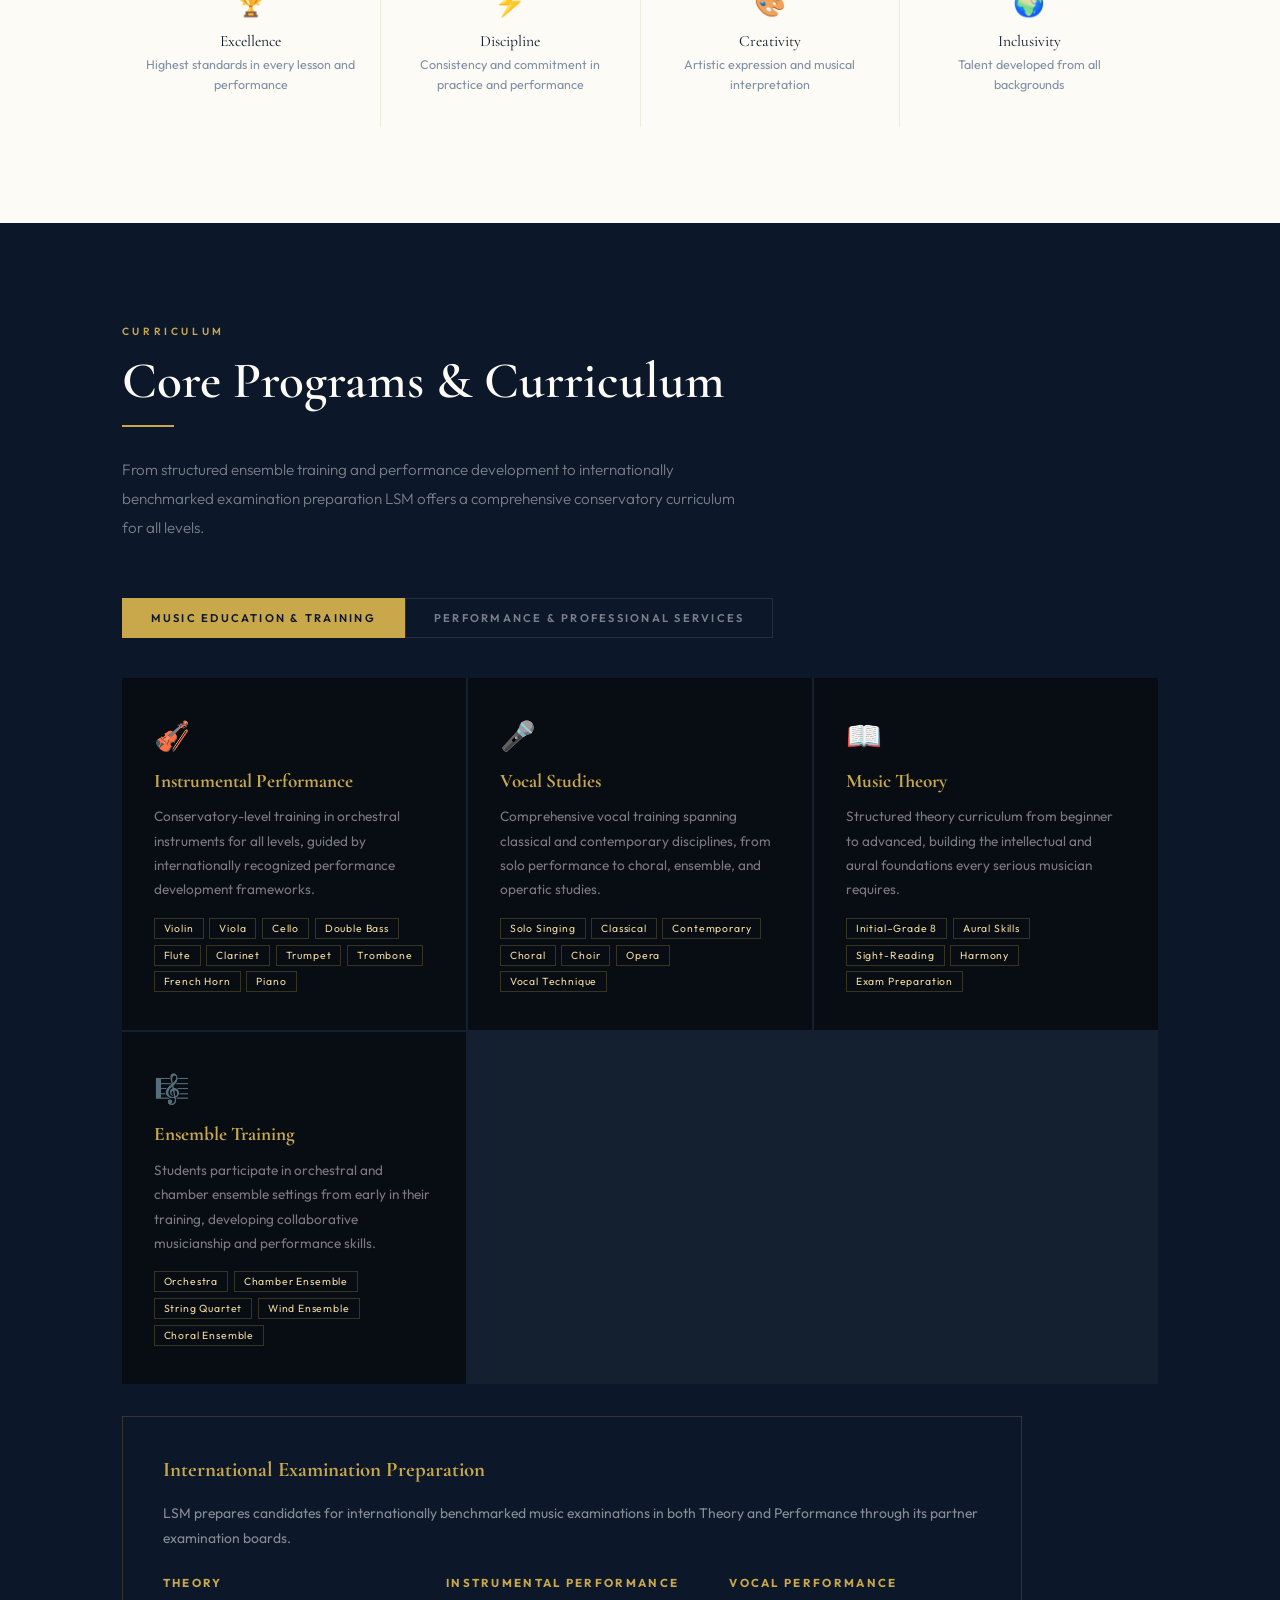
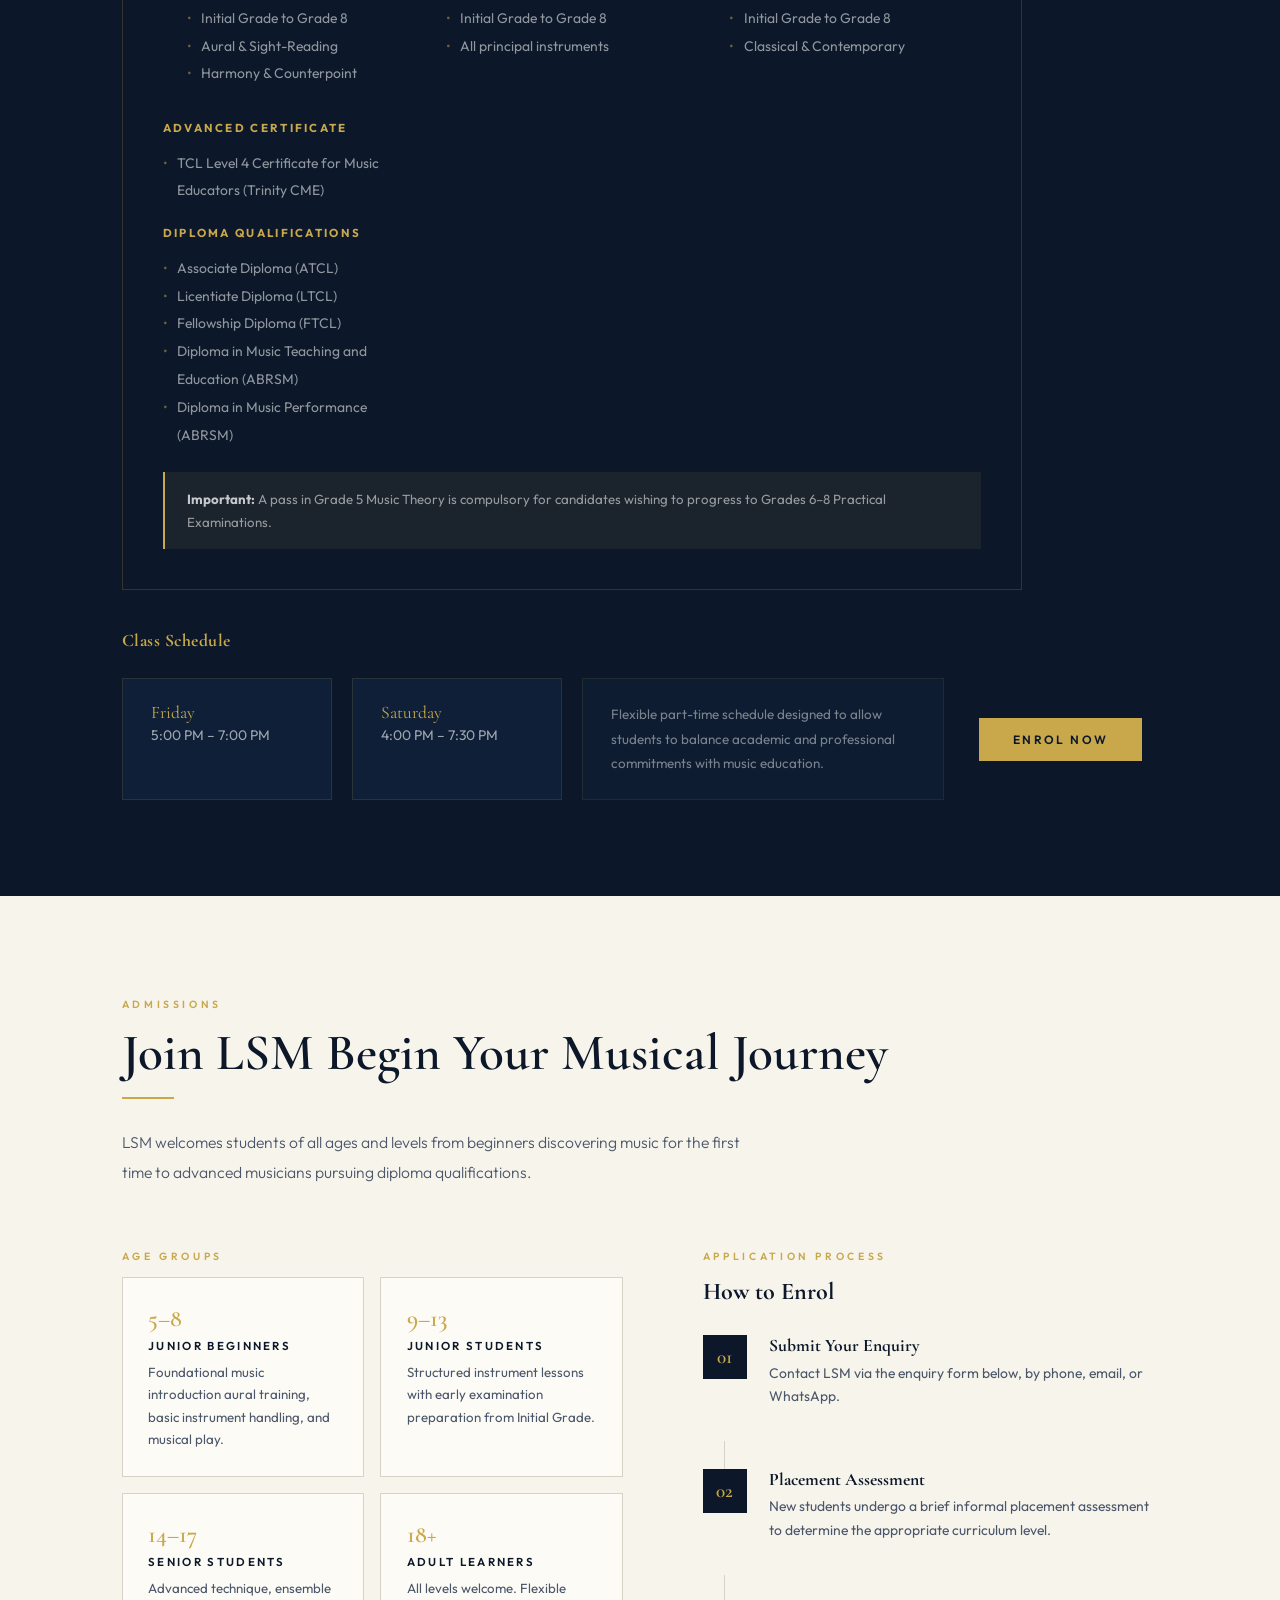
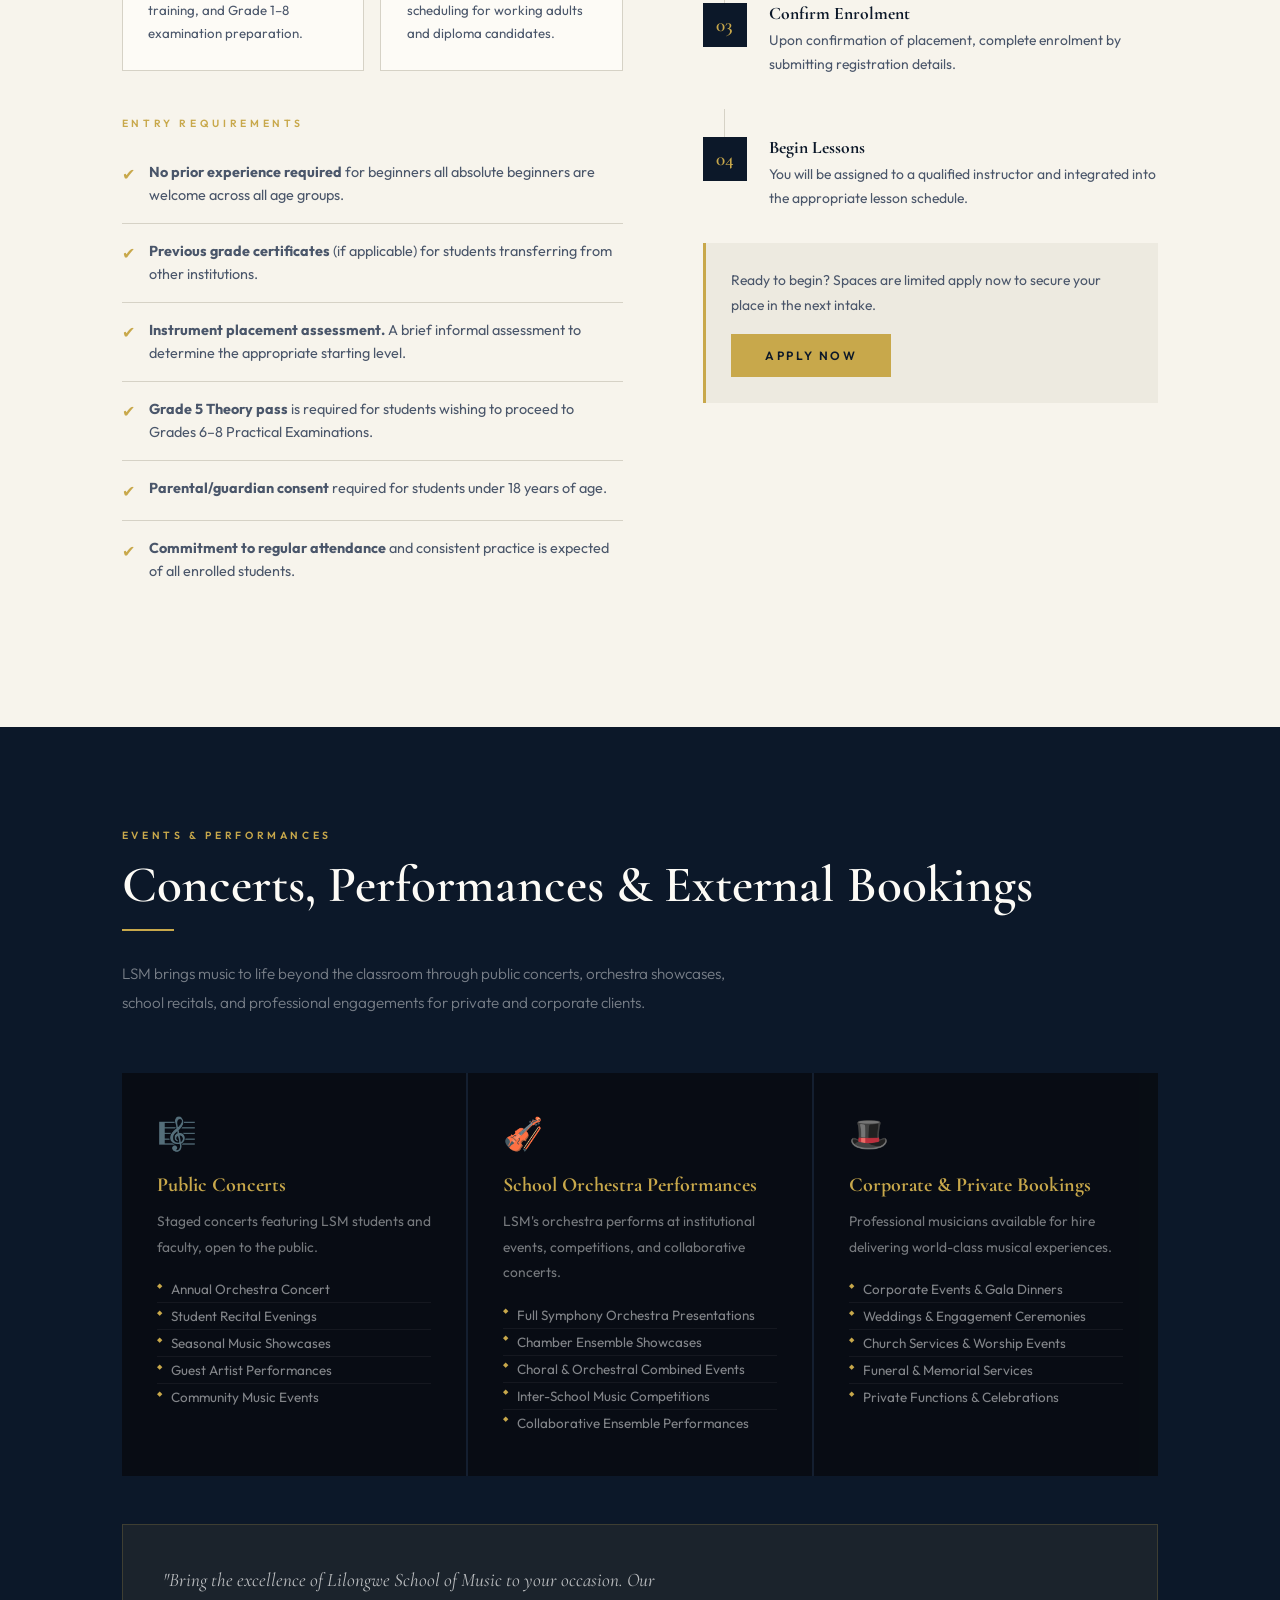
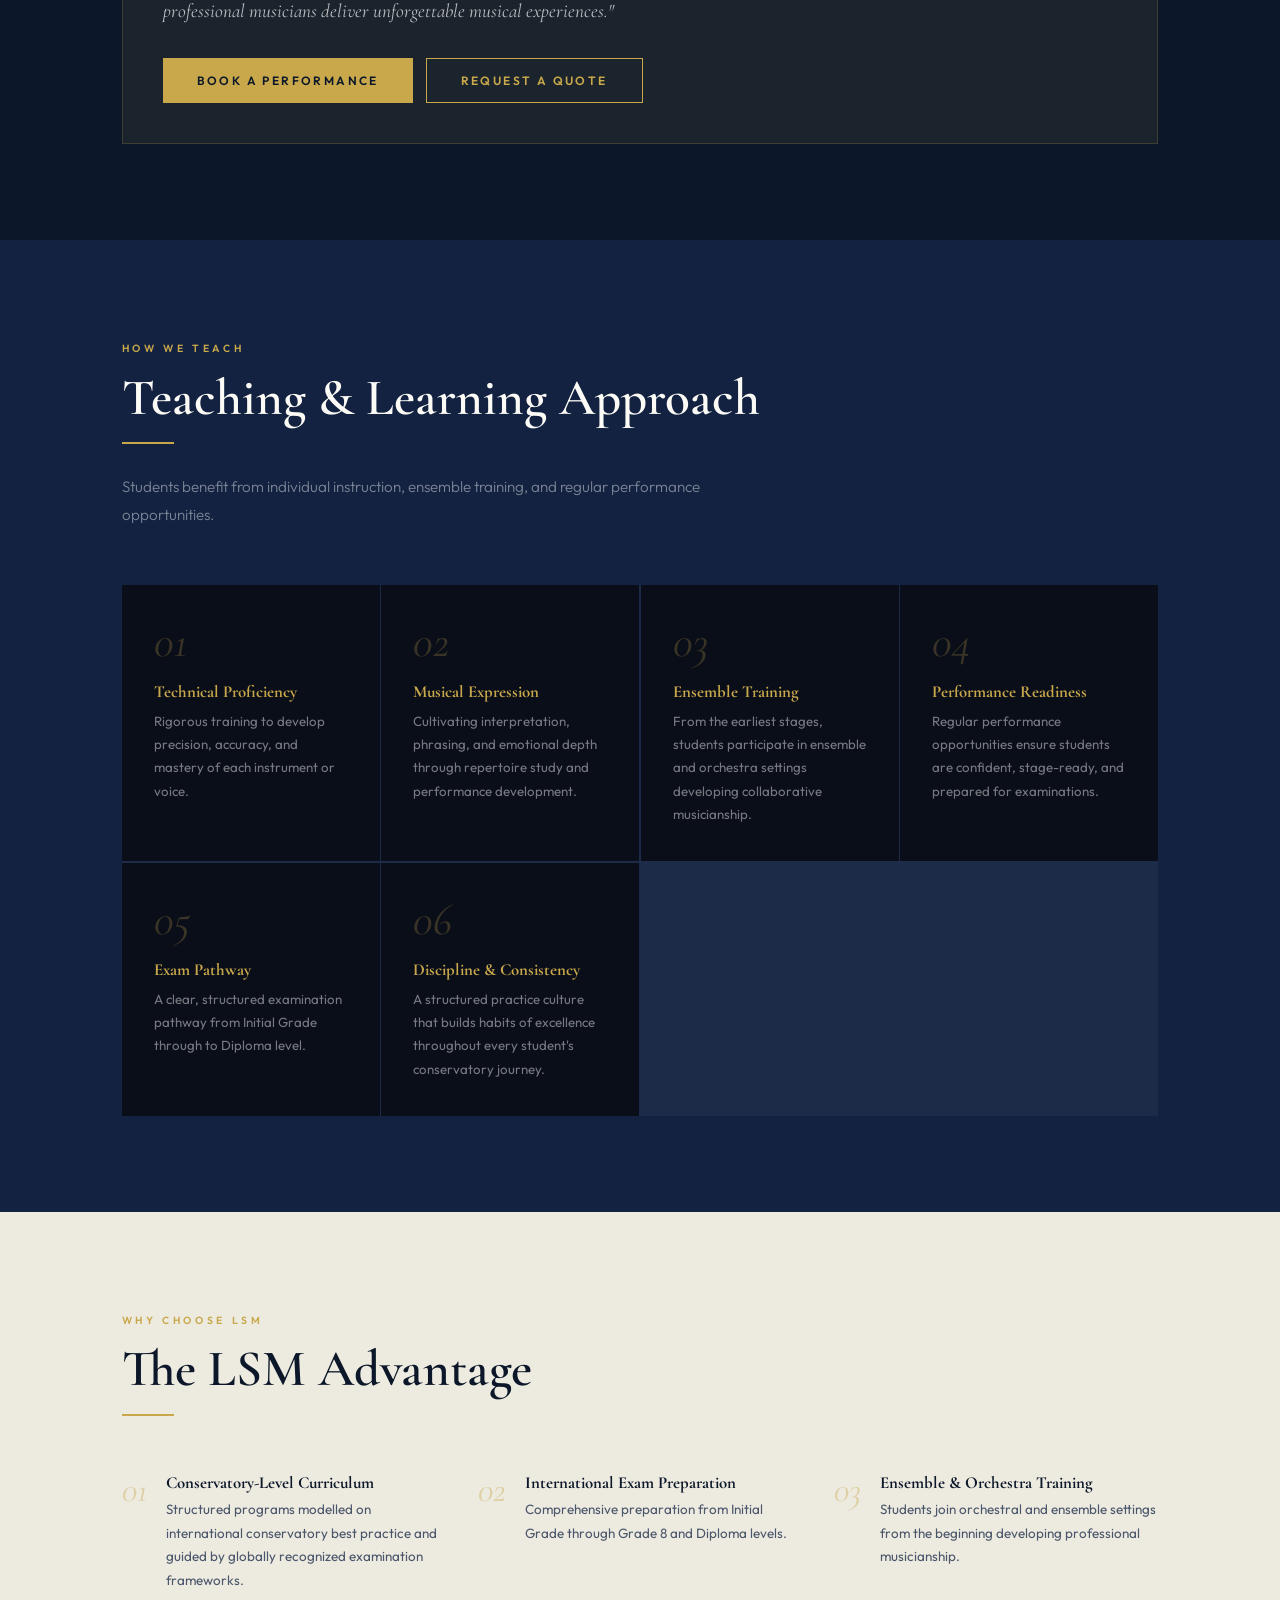
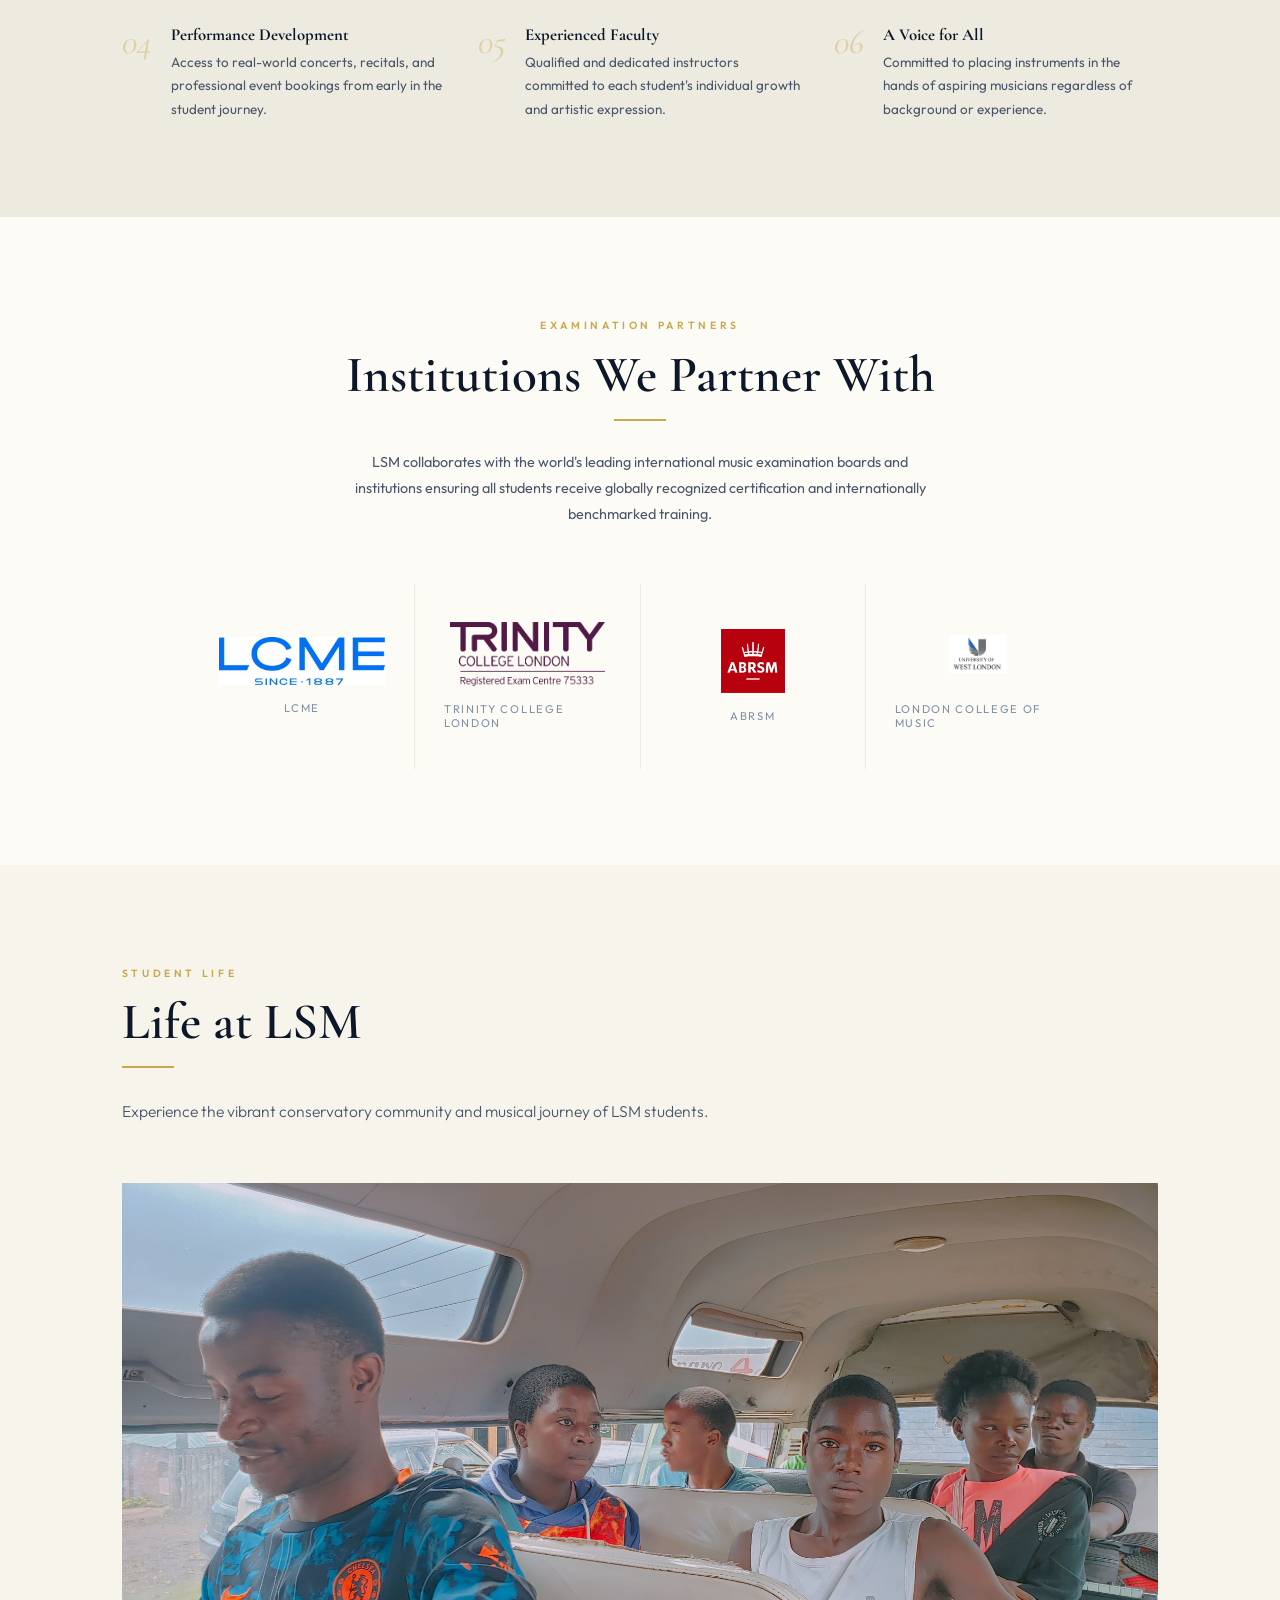
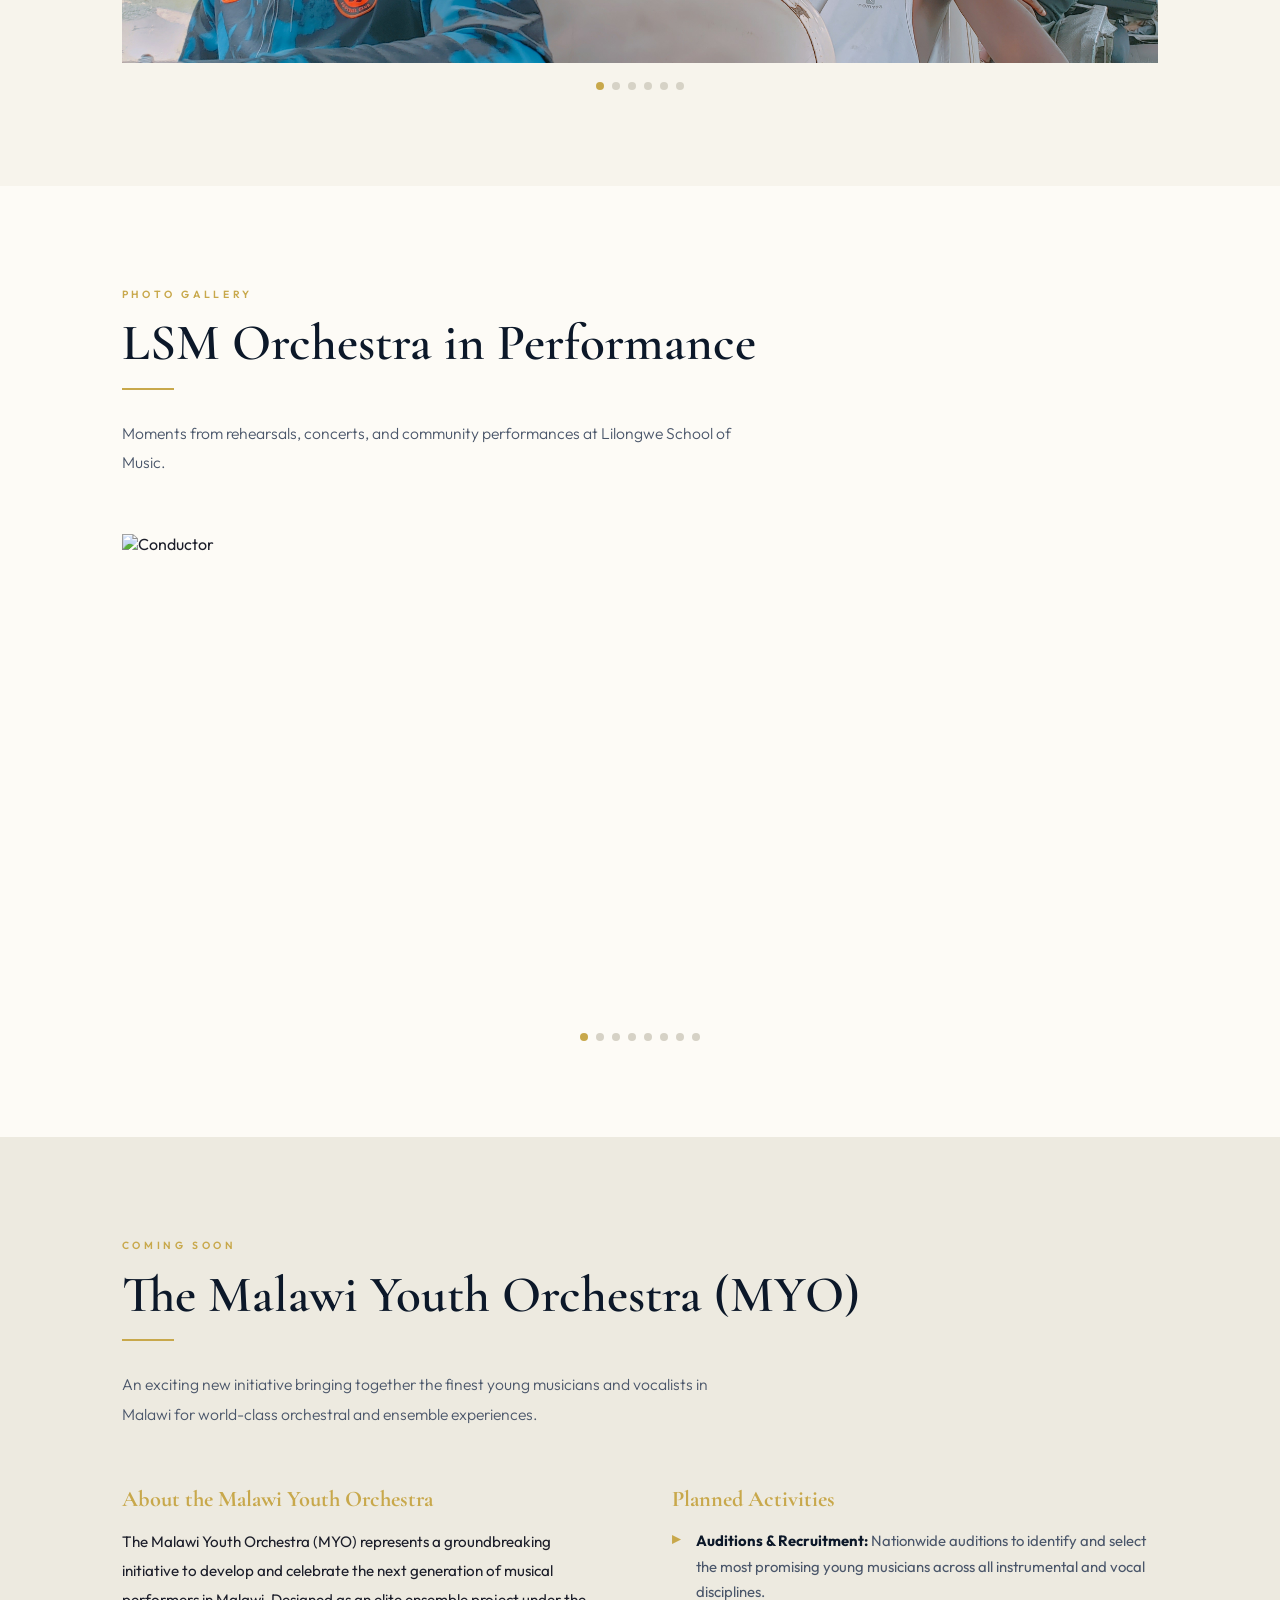
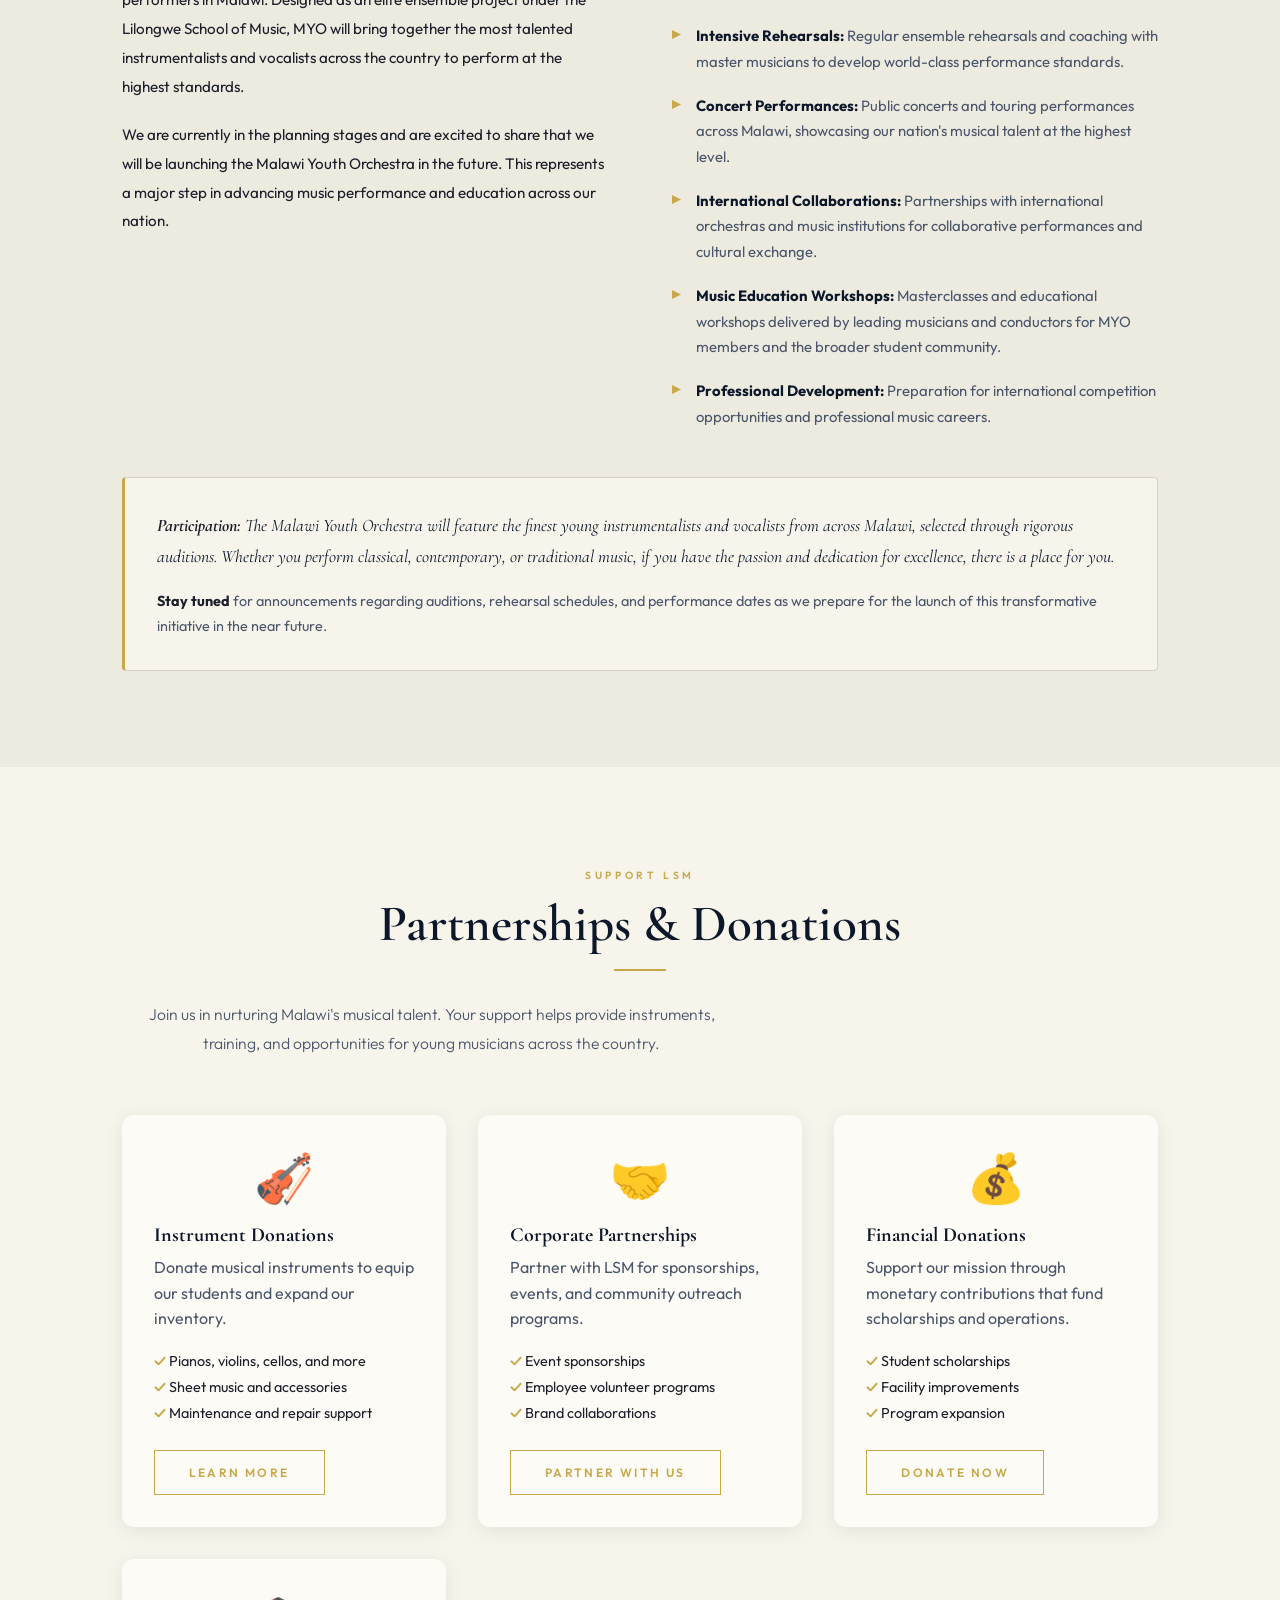
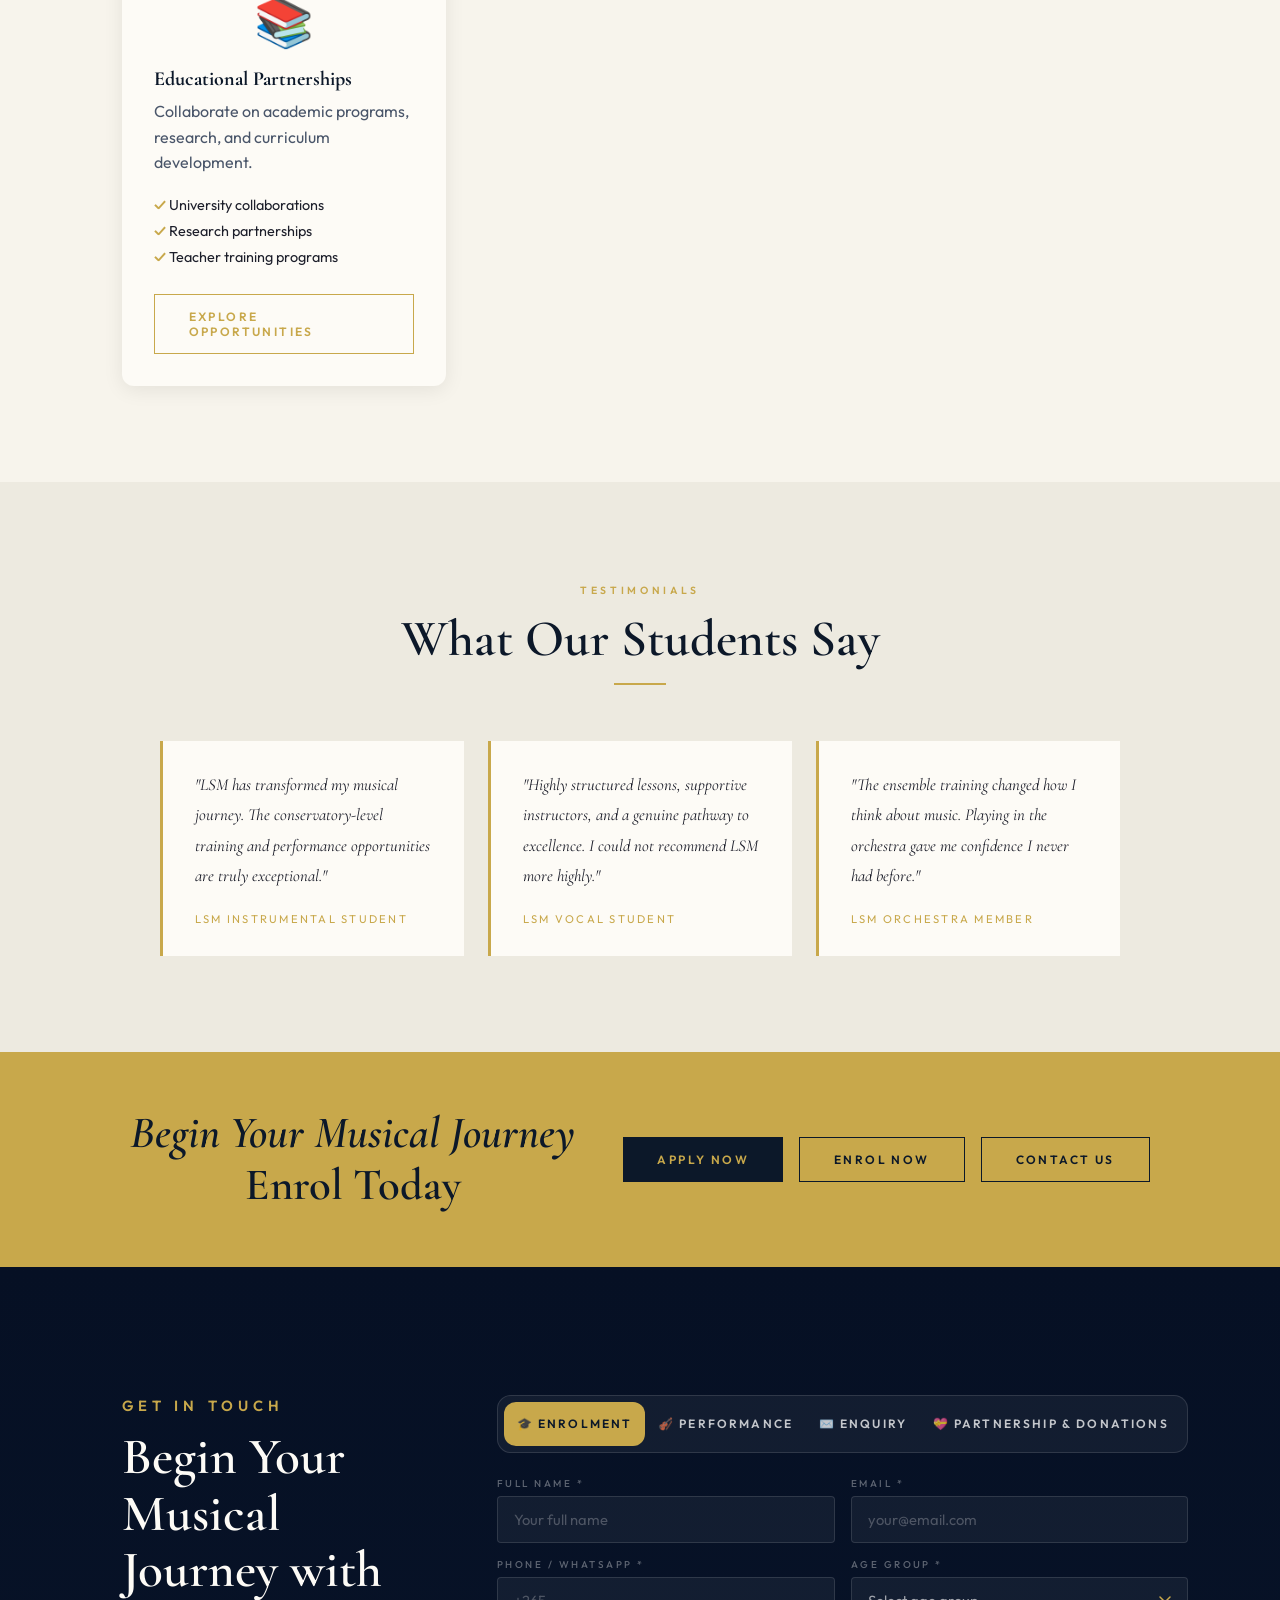
==== commit 1d6dfd31: "updated website content" ====
--- a/index.html
+++ b/index.html
@@ -372,8 +372,8 @@
 .partners-grid { display:grid; grid-template-columns:repeat(auto-fit,minmax(200px,1fr)); gap:1px; background:var(--off); max-width:900px; margin:0 auto; }
 .partner-cell { background:var(--white); padding:2.4rem 1.8rem; display:flex; flex-direction:column; align-items:center; justify-content:center; gap:1rem; transition:background .3s; }
 .partner-cell:hover { background:var(--cream); }
-.partner-cell img { max-height:64px; width:auto; object-fit:contain; filter:grayscale(1); opacity:.6; transition:.3s; }
-.partner-cell:hover img { filter:none; opacity:1; }
+.partner-cell img { max-height:64px; width:auto; object-fit:contain; }
+.partner-cell:hover img { }
 .partner-cell span { font-size:.7rem; letter-spacing:.15em; text-transform:uppercase; color:var(--light); }
 
 /* ═══════════════════════════════════════════════
@@ -557,6 +557,16 @@
 ═══════════════════════════════════════════════ */
 .sticky-cta { display:none; position:fixed; bottom:0; left:0; right:0; z-index:198; background:var(--navy); border-top:1px solid rgba(200,168,75,.2); padding:12px 5%; gap:.8rem; align-items:center; justify-content:center; }
 @media(max-width:600px){ .sticky-cta { display:flex; } .wa-float { bottom:72px; } }
+
+/* MYO mobile fixes */
+@media(max-width:800px){ #myo .reveal > div { grid-template-columns:1fr; gap:2rem; } }
+@media(max-width:600px){ .myo-section-title { font-size:1.2rem; } }
+
+/* Student life slideshow mobile */
+@media(max-width:600px){ .slideshow-wrap { height:300px; } .slideshow-wrap img { object-fit:contain; } }
+
+/* General mobile sizes */
+@media(max-width:600px){ .section-title { font-size:2rem; } .btn { padding:12px 28px; font-size:.7rem; } }
 
 /* ═══════════════════════════════════════════════
    MISC
@@ -1097,7 +1107,7 @@
       <p class="partners-note">LSM collaborates with the world's leading international music examination boards and institutions ensuring all students receive globally recognized certification and internationally benchmarked training.</p>
     </div>
     <div class="partners-grid reveal">
-      <div class="partner-cell"><img src="Images/Logos/LSM Logos/LSM Logo blue.png" alt="LSM"><span>LSM</span></div>
+      <div class="partner-cell"><img src="Images/Logos/Partiners Logos/LCME Logo.webp" alt="LCME"><span>LCME</span></div>
       <div class="partner-cell"><img src="Images/Logos/Partiners Logos/Trinity_Centre_75333_logo_purple.png" alt="Trinity College London"><span>Trinity College London</span></div>
       <div class="partner-cell"><img src="Images/Logos/Partiners Logos/ABRSM logo.webp" alt="ABRSM"><span>ABRSM</span></div>
       <div class="partner-cell"><img src="Images/Logos/Partiners Logos/University of West London logo.webp" alt="London College of Music"><span>London College of Music</span></div>
@@ -1144,15 +1154,25 @@
       <div class="gold-rule"></div>
       <p class="section-intro">Moments from rehearsals, concerts, and community performances at Lilongwe School of Music.</p>
     </div>
-    <div class="gal-grid reveal">
-      <div class="gal-item"><img src="Images/Conductor.jpg" alt="Conductor"><div class="gal-over"><span>The Conductor</span></div></div>
-      <div class="gal-item"><img src="Images/Horn player.jpg" alt="Horn Player"><div class="gal-over"><span>Horn Performance</span></div></div>
-      <div class="gal-item"><img src="Images/LSM Ensemble.jpg" alt="LSM Ensemble"><div class="gal-over"><span>Ensemble Training</span></div></div>
-      <div class="gal-item"><img src="Images/LSM in performance.jpg" alt="LSM in Performance"><div class="gal-over"><span>LSM in Performance</span></div></div>
-      <div class="gal-item"><img src="Images/LSM Orchestra 2.jpg" alt="LSM Orchestra 2"><div class="gal-over"><span>LSM Orchestra</span></div></div>
-      <div class="gal-item"><img src="Images/LSM Orchestra 3.jpg" alt="LSM Orchestra 3"><div class="gal-over"><span>Orchestra Rehearsal</span></div></div>
-      <div class="gal-item"><img src="Images/LSM Orchestra.jpg" alt="LSM Orchestra"><div class="gal-over"><span>Full Orchestra</span></div></div>
-      <div class="gal-item"><img src="Images/LSM With Chaminade Orchestra.jpg" alt="LSM with Chaminade Orchestra"><div class="gal-over"><span>With Chaminade Orchestra</span></div></div>
+    <div class="slideshow-wrap reveal" id="gallery-slideshow">
+      <img src="Images/Conductor.jpg" alt="Conductor" class="active">
+      <img src="Images/Horn player.jpg" alt="Horn Player">
+      <img src="Images/LSM Ensemble.jpg" alt="LSM Ensemble">
+      <img src="Images/LSM in performance.jpg" alt="LSM in Performance">
+      <img src="Images/LSM Orchestra 2.jpg" alt="LSM Orchestra 2">
+      <img src="Images/LSM Orchestra 3.jpg" alt="LSM Orchestra 3">
+      <img src="Images/LSM Orchestra.jpg" alt="LSM Orchestra">
+      <img src="Images/LSM With Chaminade Orchestra.jpg" alt="LSM with Chaminade Orchestra">
+    </div>
+    <div class="slide-dots" id="gallery-slideDots">
+      <div class="slide-dot active" onclick="goSlideGallery(0)"></div>
+      <div class="slide-dot" onclick="goSlideGallery(1)"></div>
+      <div class="slide-dot" onclick="goSlideGallery(2)"></div>
+      <div class="slide-dot" onclick="goSlideGallery(3)"></div>
+      <div class="slide-dot" onclick="goSlideGallery(4)"></div>
+      <div class="slide-dot" onclick="goSlideGallery(5)"></div>
+      <div class="slide-dot" onclick="goSlideGallery(6)"></div>
+      <div class="slide-dot" onclick="goSlideGallery(7)"></div>
     </div>
   </div>
 </section>
@@ -1748,6 +1768,19 @@
 }
 setInterval(function() { goSlide((slideIdx + 1) % slides.length); }, 3800);
 
+/* ── GALLERY SLIDESHOW ── */
+var gallerySlideIdx = 0;
+var gallerySlides = document.querySelectorAll('#gallery-slideshow img');
+var galleryDots   = document.querySelectorAll('#gallery-slideDots .slide-dot');
+function goSlideGallery(n) {
+  gallerySlides[gallerySlideIdx].classList.remove('active');
+  galleryDots[gallerySlideIdx].classList.remove('active');
+  gallerySlideIdx = n;
+  gallerySlides[gallerySlideIdx].classList.add('active');
+  galleryDots[gallerySlideIdx].classList.add('active');
+}
+setInterval(function() { goSlideGallery((gallerySlideIdx + 1) % gallerySlides.length); }, 3800);
+
 /* ════════════════════════════════════════════════
    FORM VALIDATION & SUBMISSION
 ════════════════════════════════════════════════ */
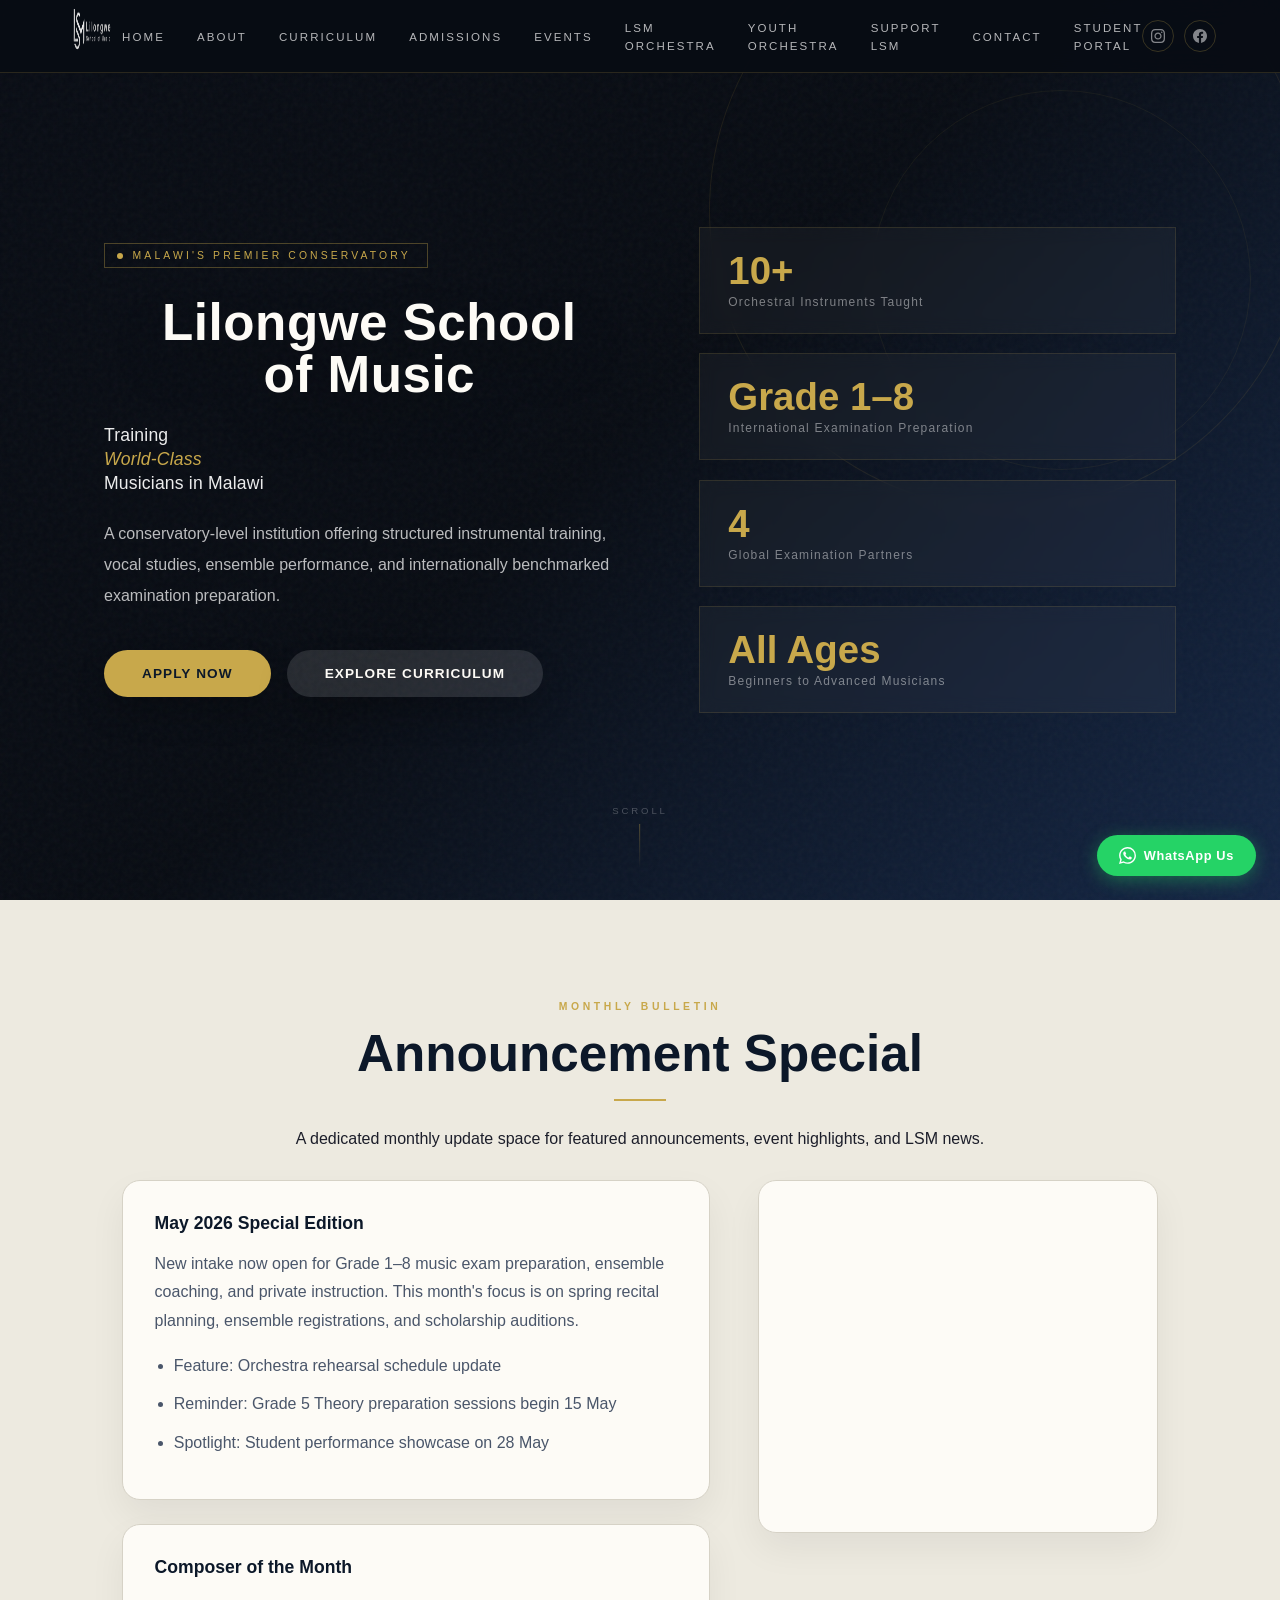
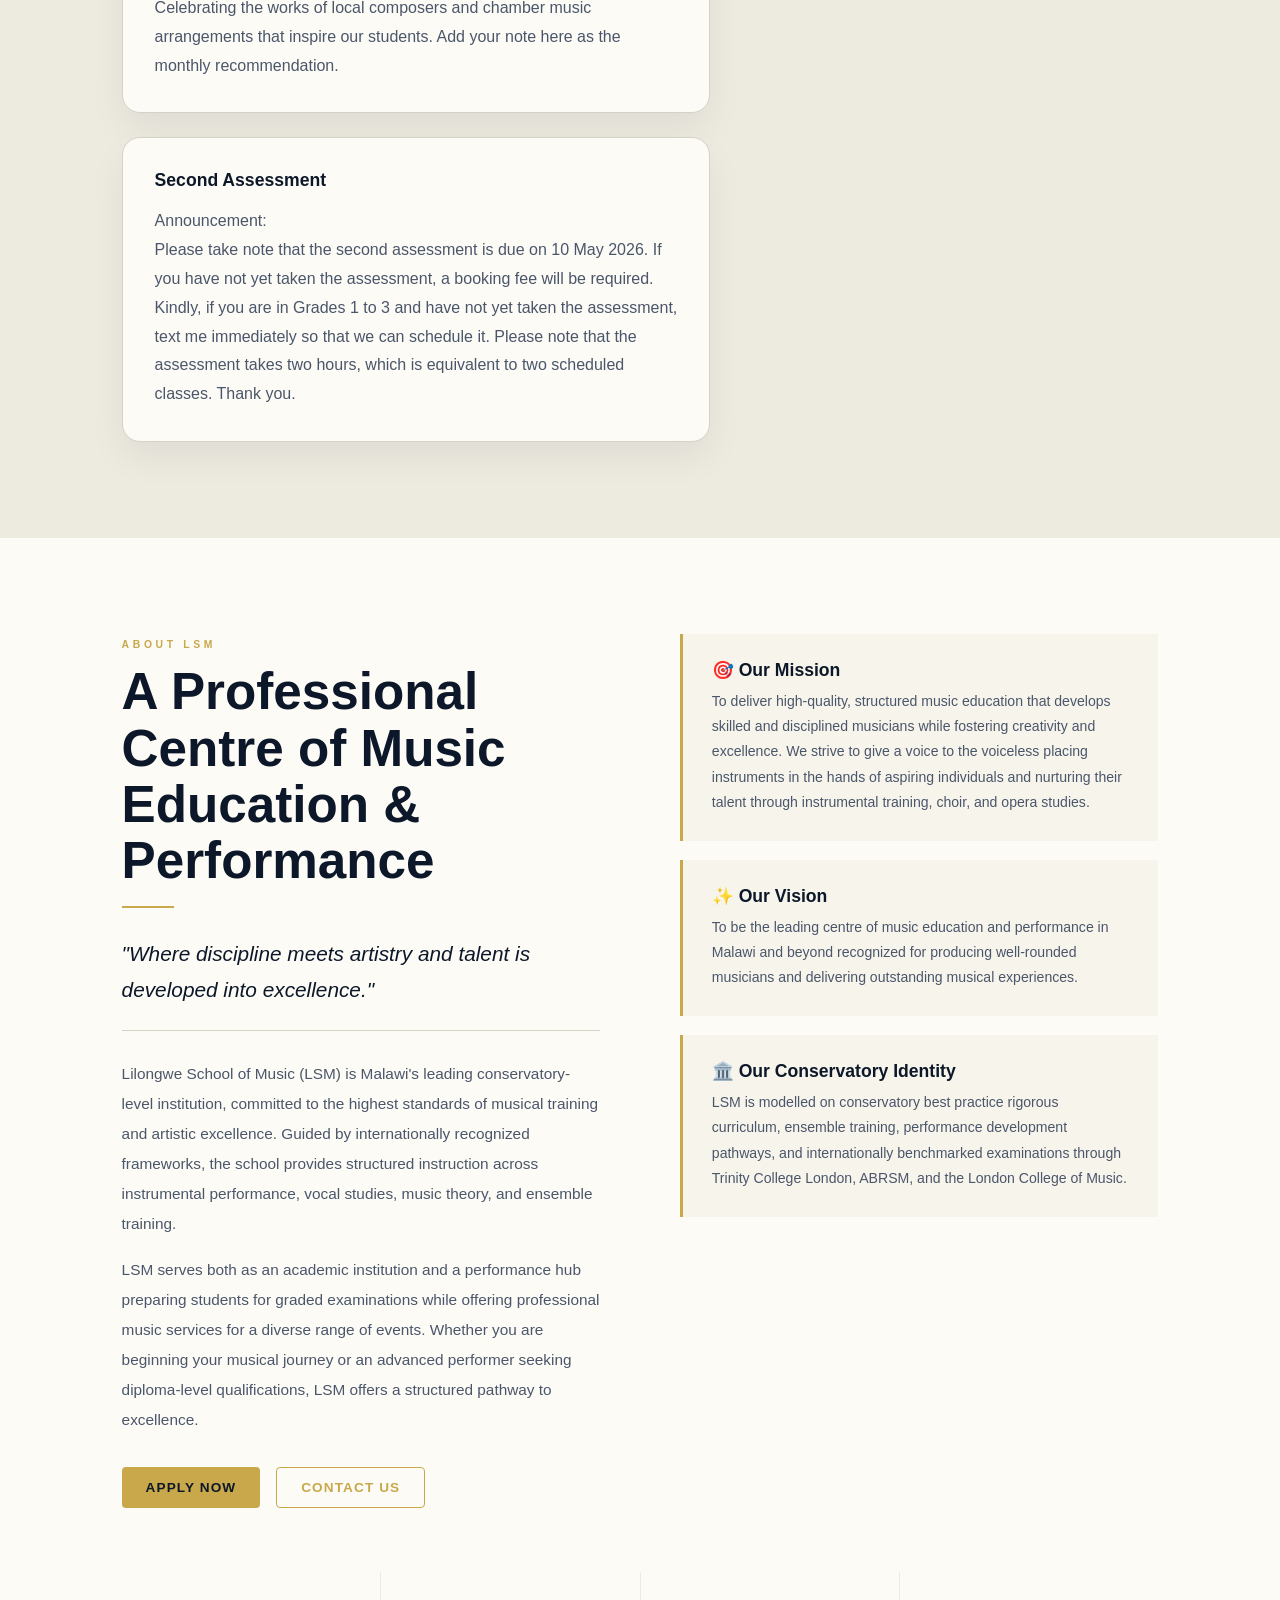
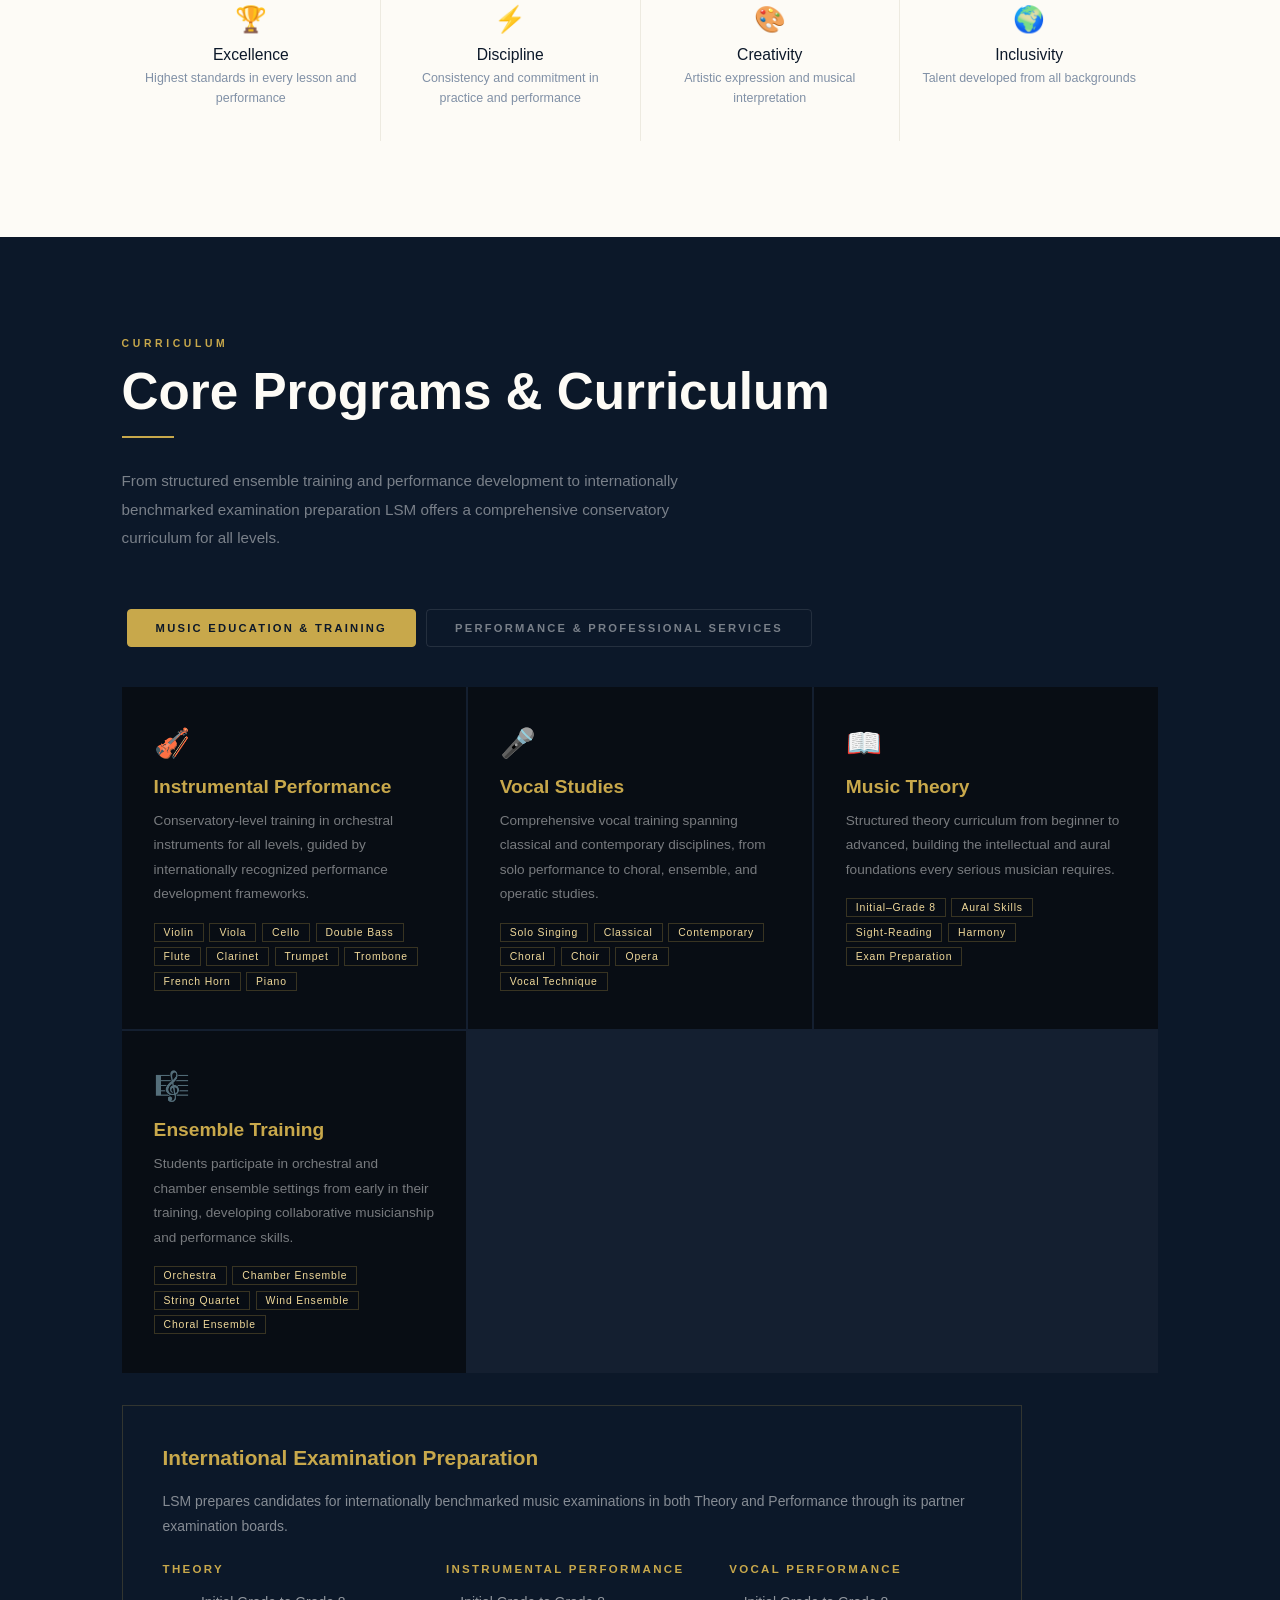
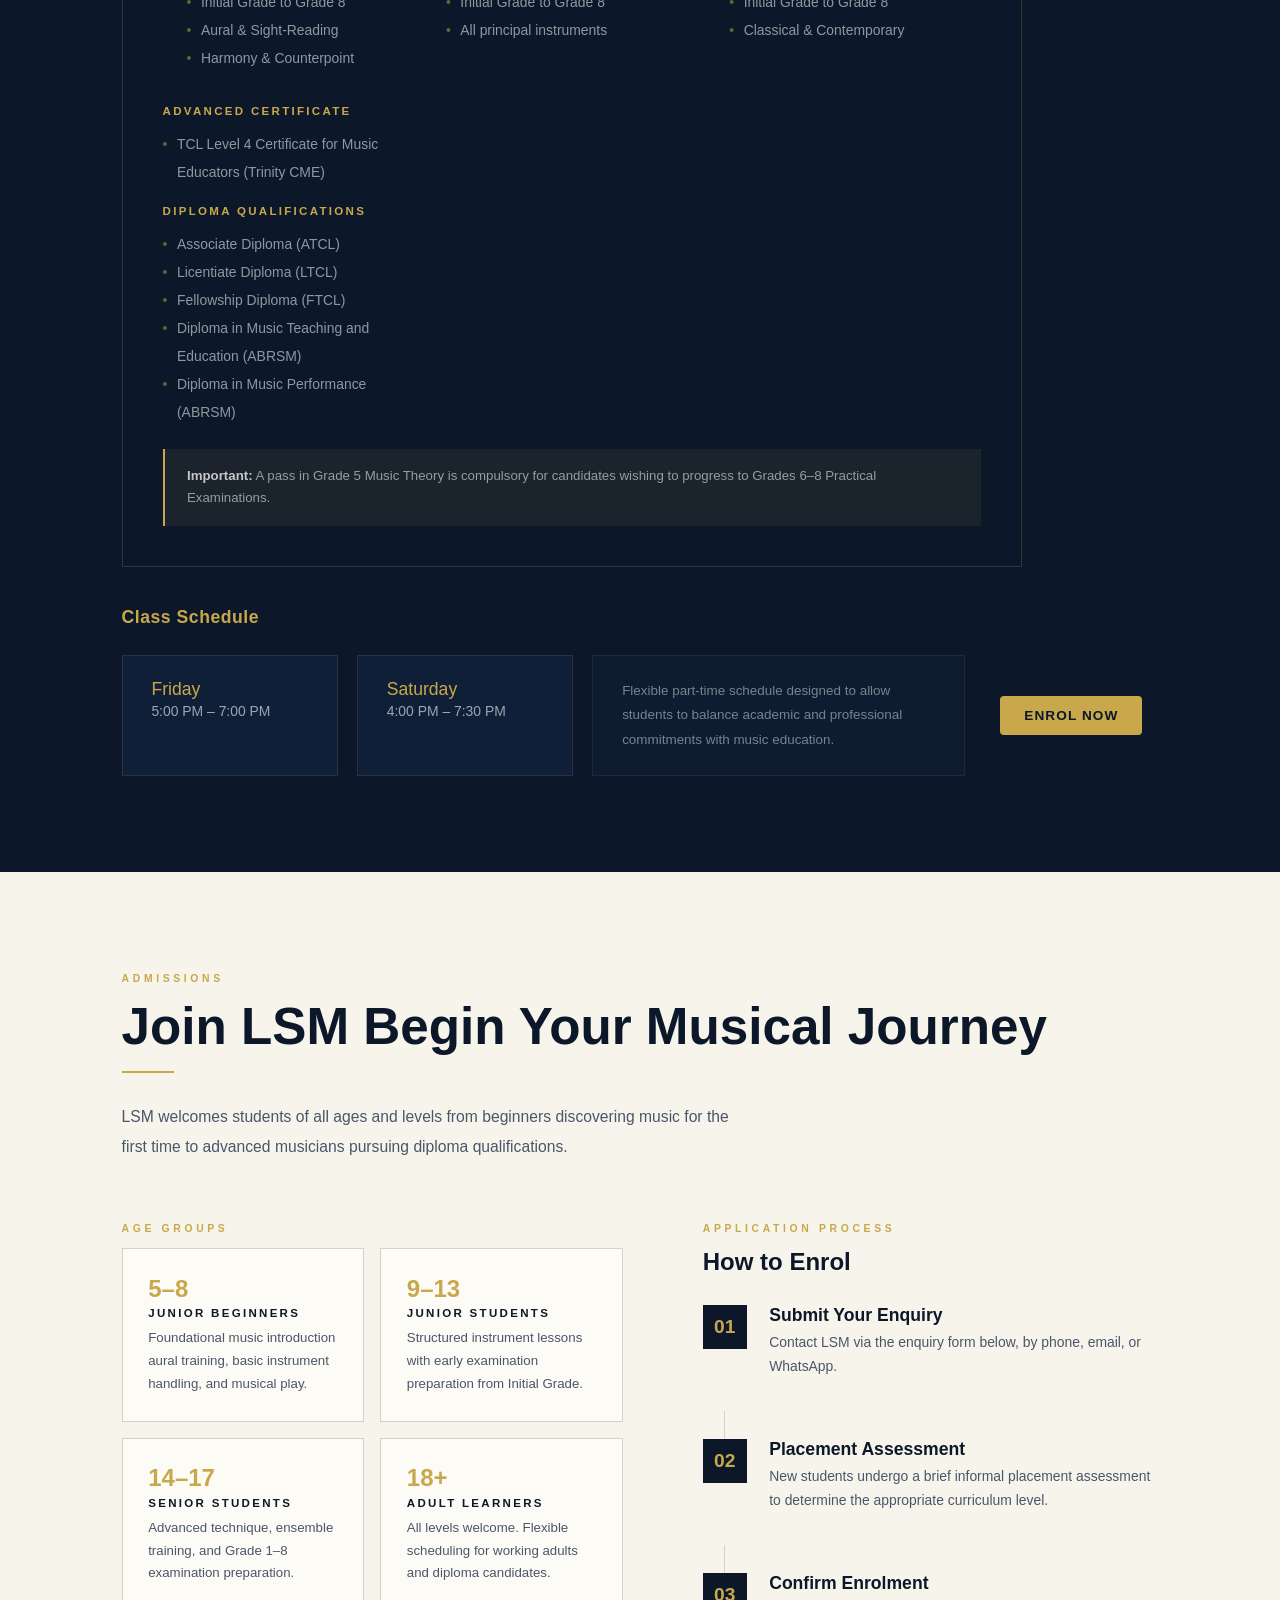
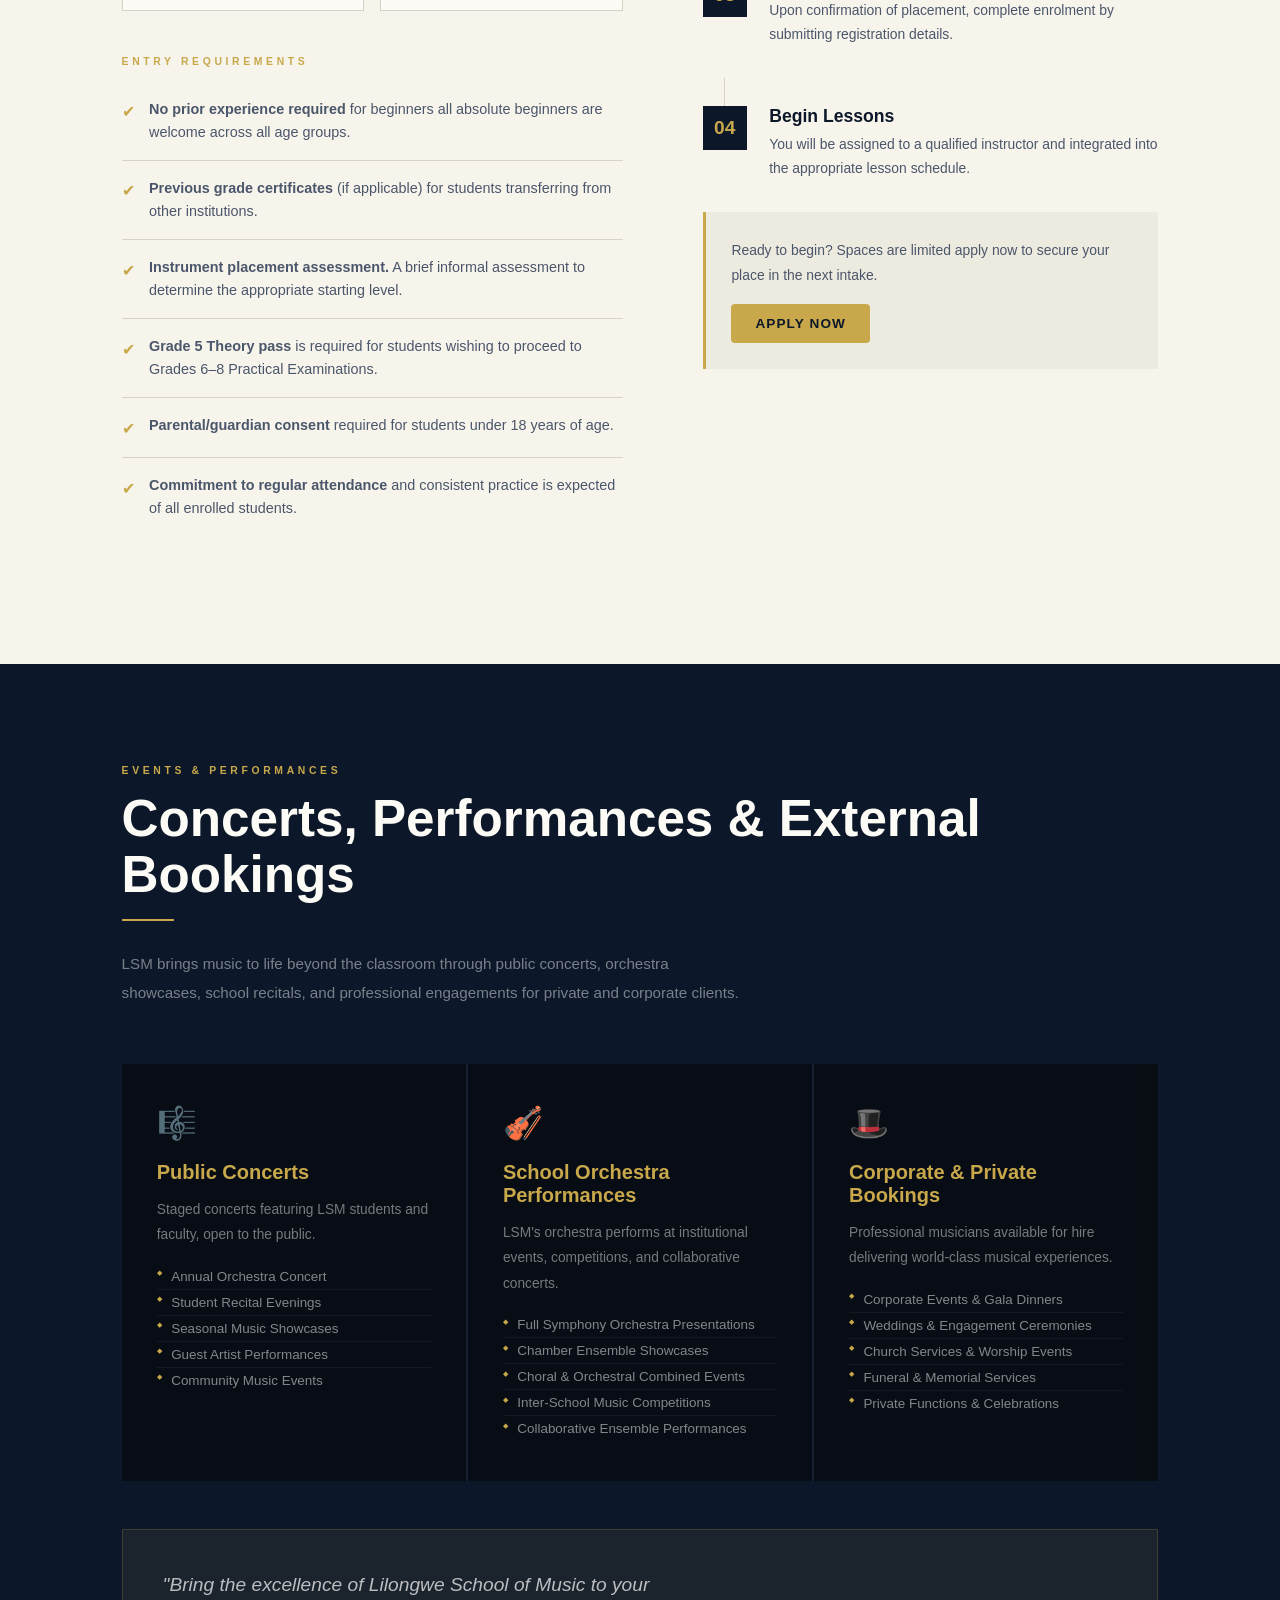
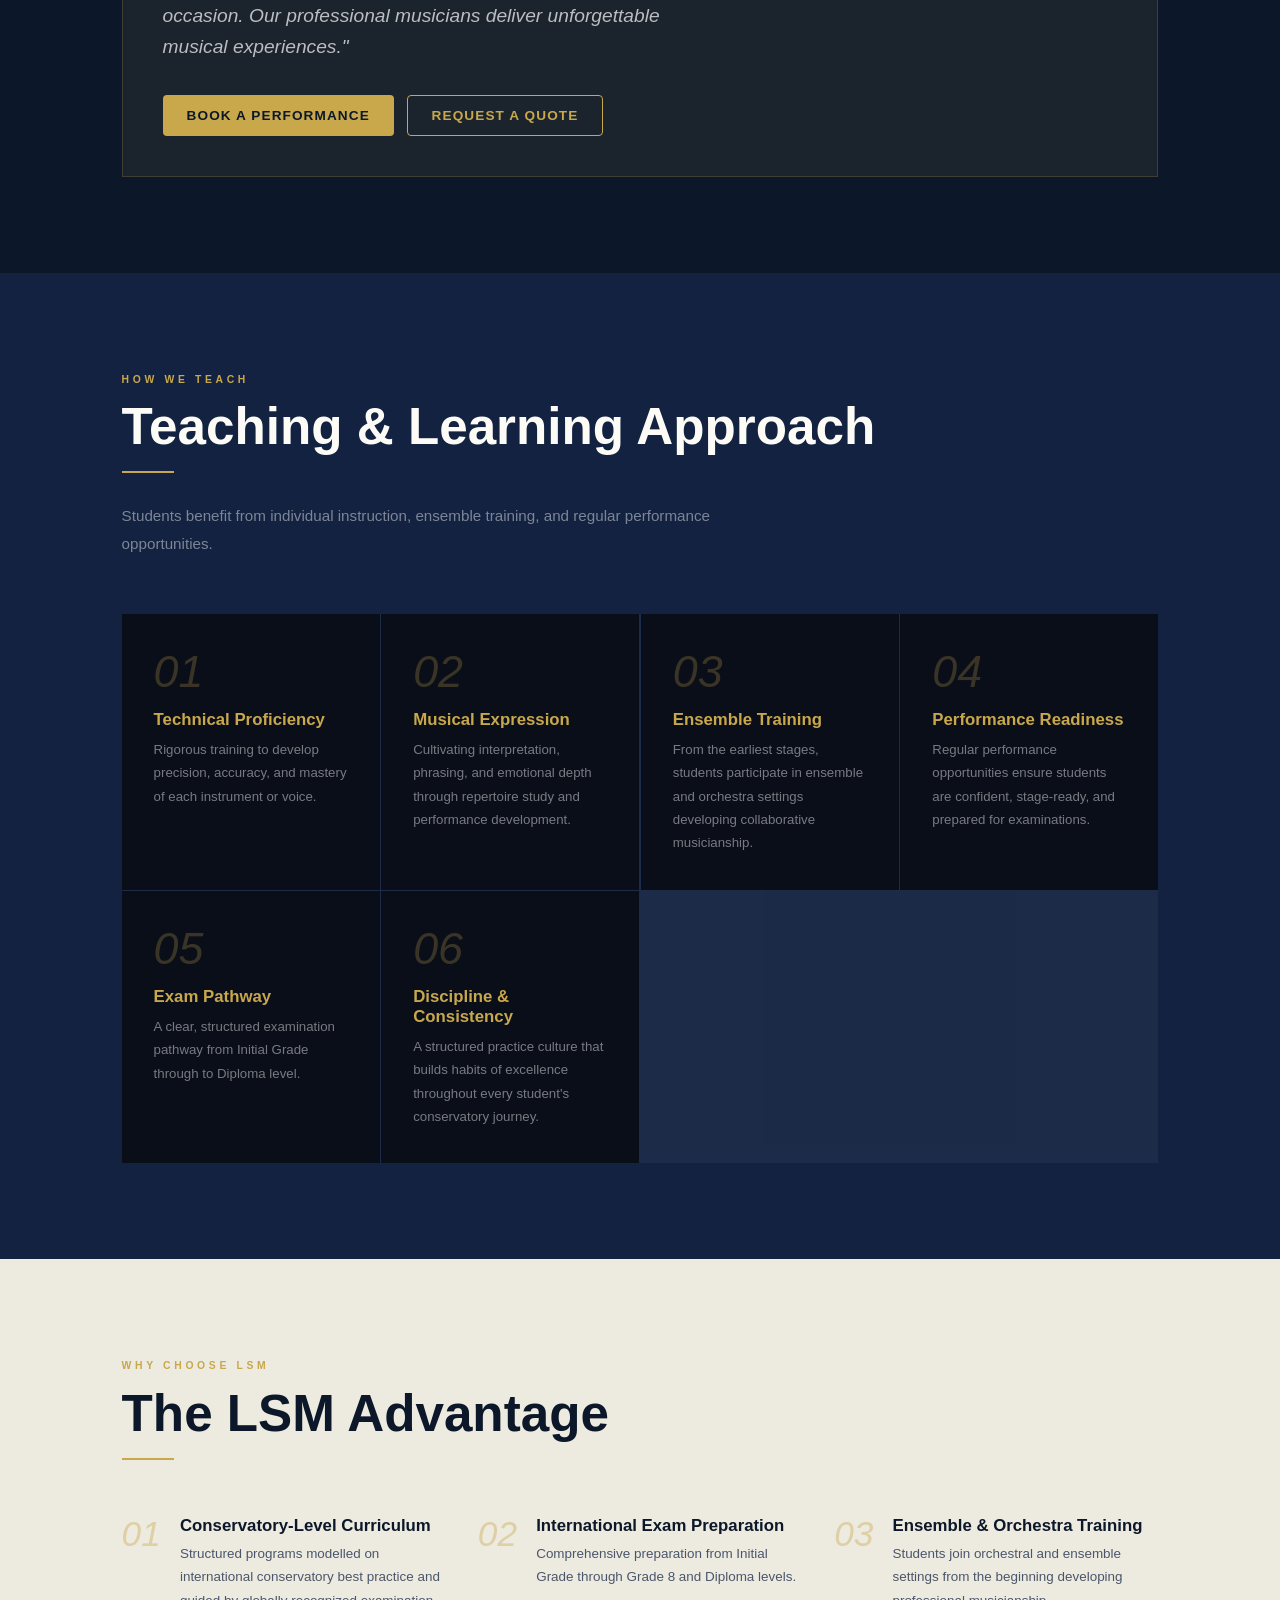
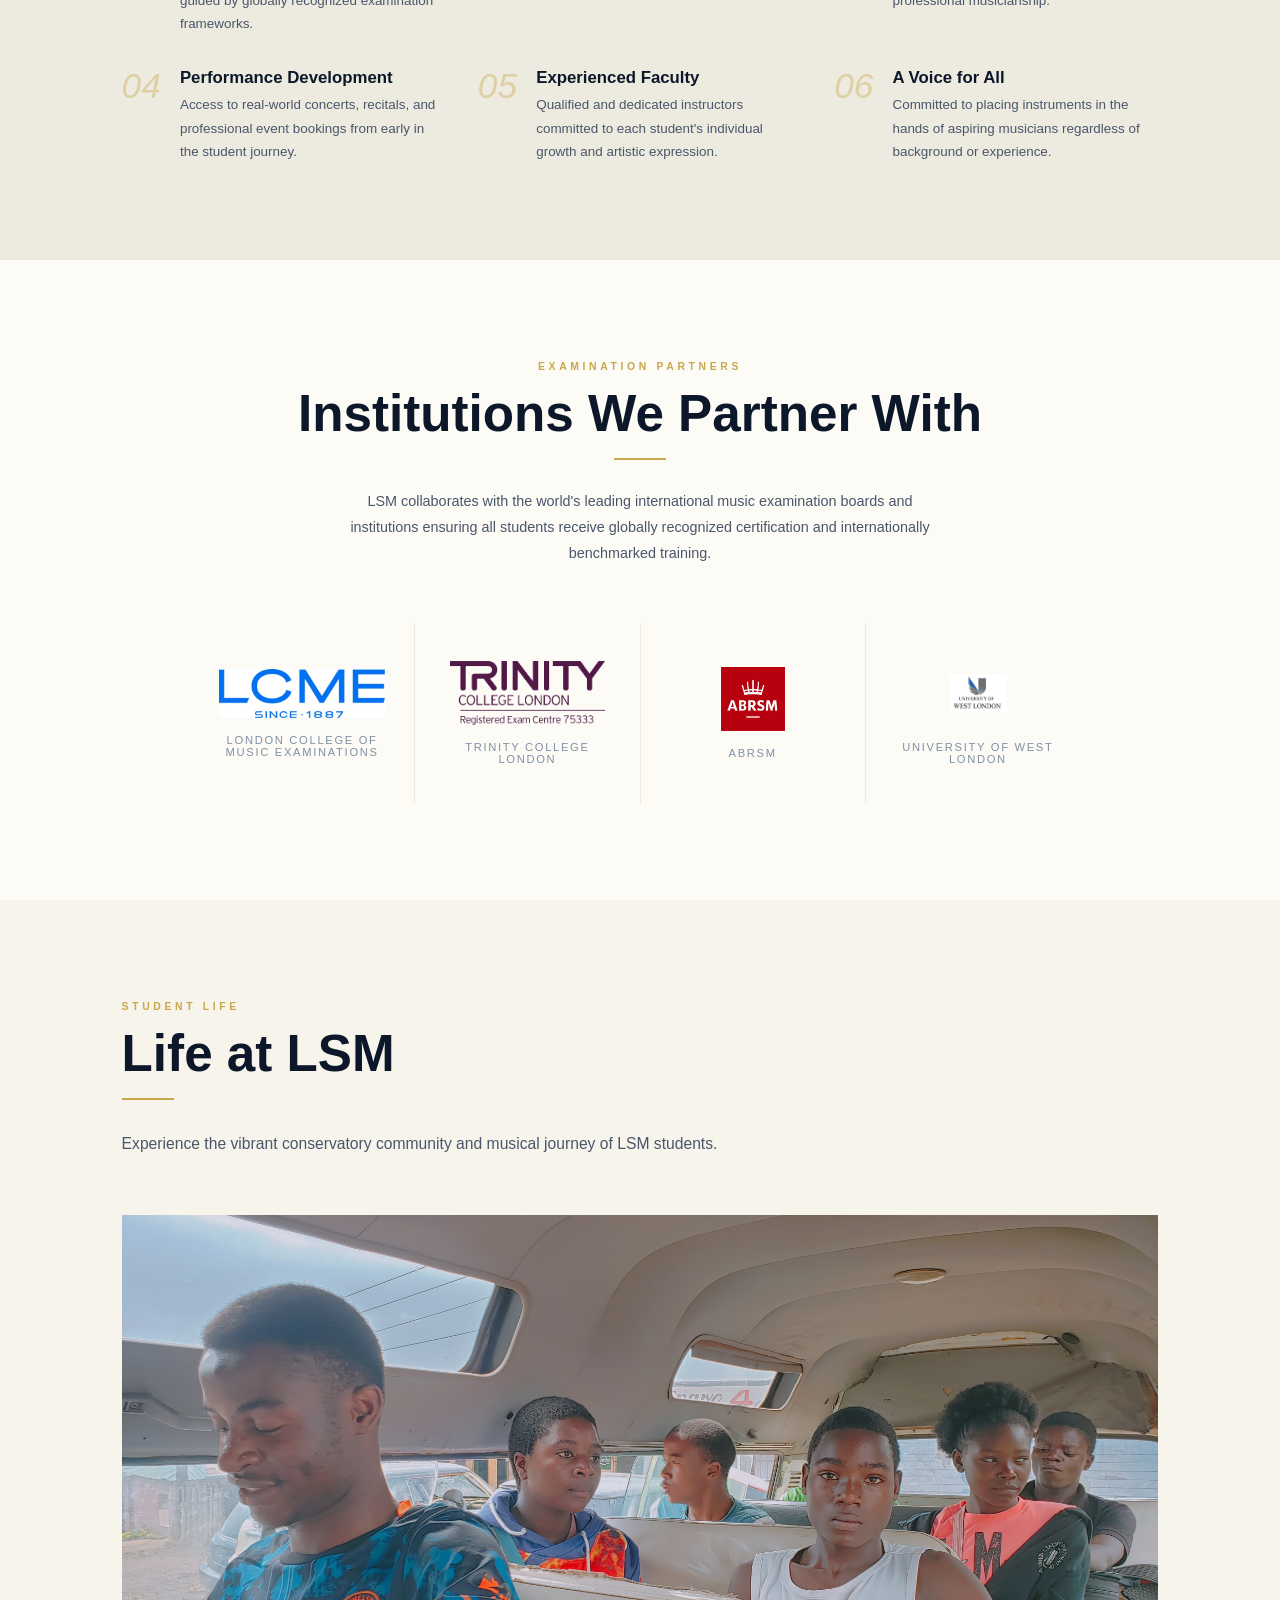
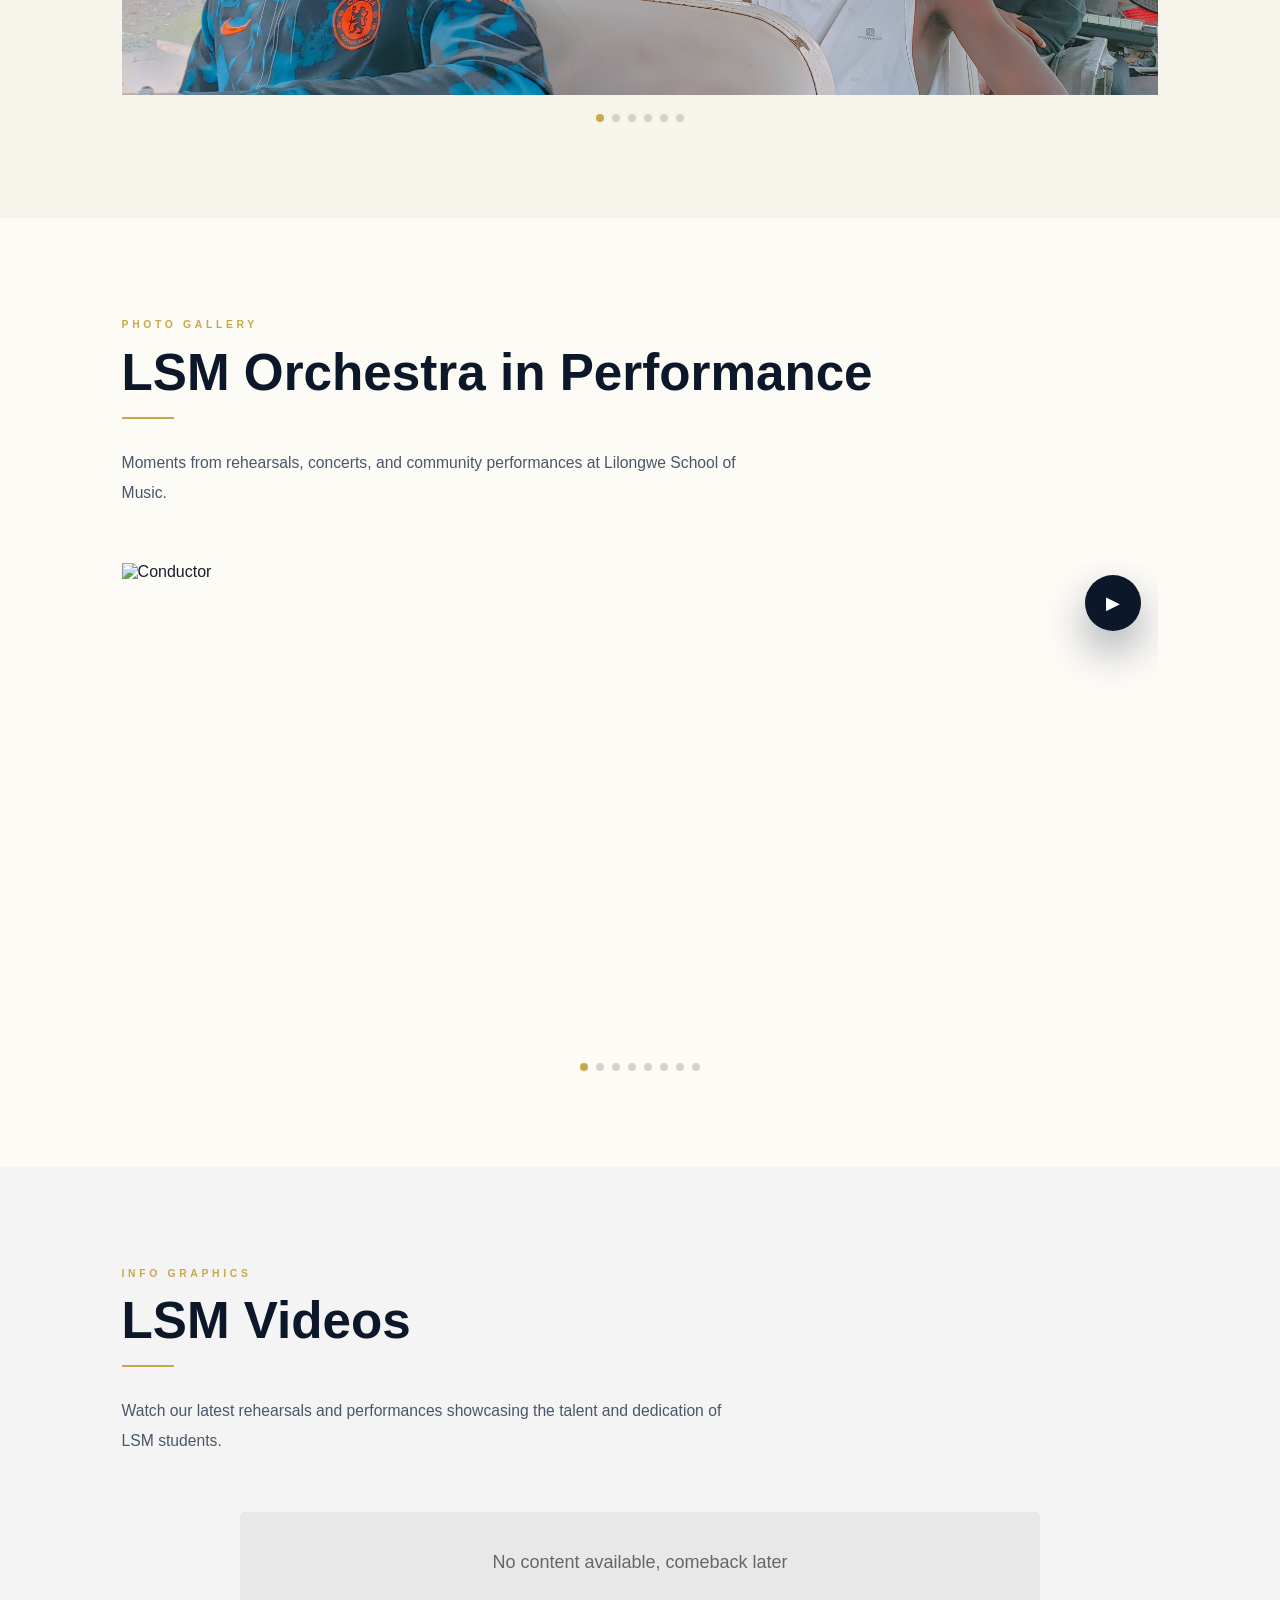
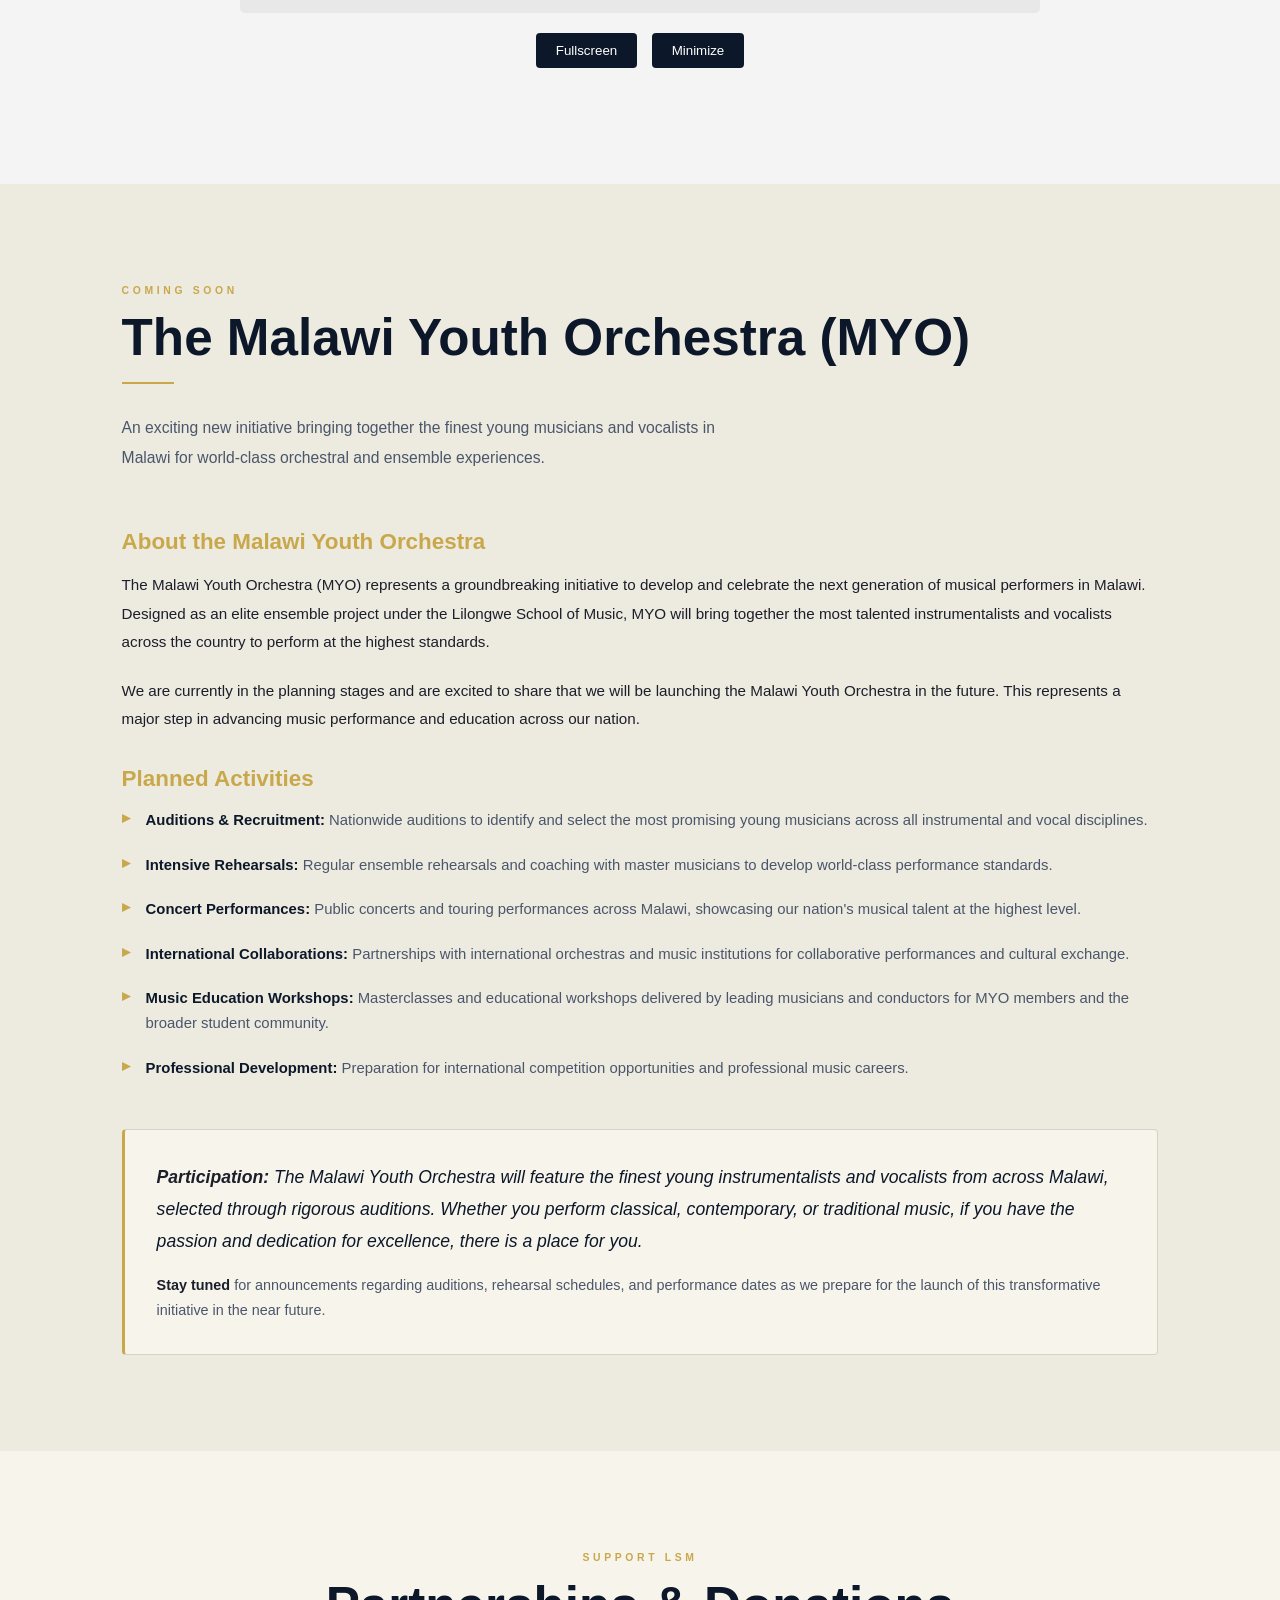
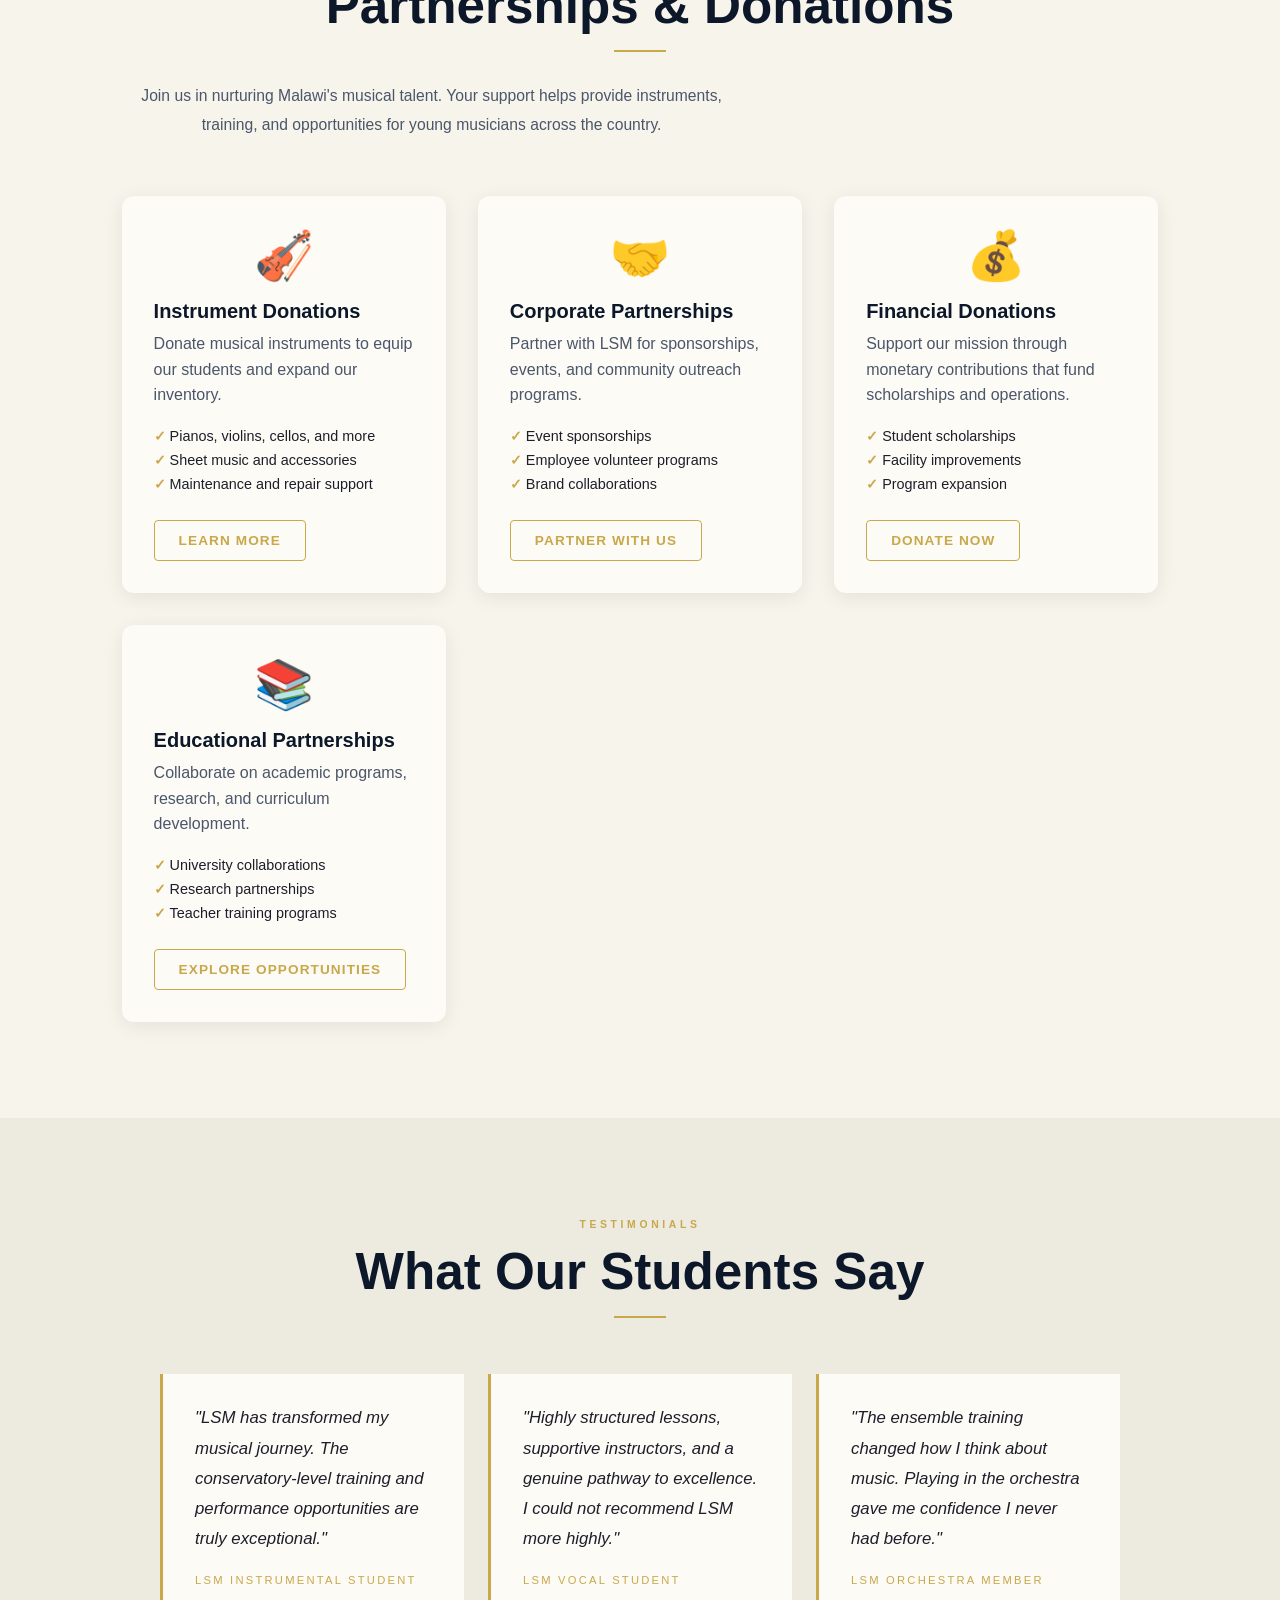
==== commit 0097dabe: "Clean website update without large video" ====
--- a/index.html
+++ b/index.html
@@ -29,7 +29,10 @@
 <!-- Fonts -->
 <link rel="preconnect" href="https://fonts.googleapis.com">
 <link rel="preconnect" href="https://fonts.gstatic.com" crossorigin>
-<link href="https://fonts.googleapis.com/css2?family=Cormorant+Garamond:ital,wght@0,300;0,400;0,500;0,600;0,700;1,300;1,400;1,500&family=Outfit:wght@300;400;500;600;700&display=swap" rel="stylesheet">
+<link href="https://fonts.googleapis.com/css2?family=Poppins:wght@300;400;500;600;700;800&display=swap" rel="stylesheet">
+<link rel="stylesheet" href="styles.css">
+<link rel="stylesheet" href="portal.css">
+<link rel="stylesheet" href="videos.css">
 
 <!-- Structured Data -->
 <script type="application/ld+json">
@@ -47,532 +50,6 @@
   }
 }
 </script>
-<style>
-/* ──────────────── TOKENS ──────────────── */
-:root {
-  --ink: #080c14;
-  --navy: #0c1829;
-  --cobalt: #122240;
-  --blue: #1a3561;
-  --steel: #2b4d8f;
-  --gold: #c8a84b;
-  --gold2: #dfc06a;
-  --gold3: #f0d99a;
-  --cream: #f7f4ec;
-  --off: #edeae0;
-  --mist: #d6d2c6;
-  --text: #1c1e2a;
-  --mid: #4a566a;
-  --light: #8090a6;
-  --white: #fdfbf6;
-  --ff-display: 'Cormorant Garamond', Georgia, serif;
-  --ff-body: 'Outfit', 'Segoe UI', sans-serif;
-  --ease: cubic-bezier(.4,0,.2,1);
-}
-/* ──────────────── RESET ──────────────── */
-*, *::before, *::after { margin:0; padding:0; box-sizing:border-box; }
-html { scroll-behavior:smooth; font-size:16px; }
-body { font-family:var(--ff-body); background:var(--white); color:var(--text); overflow-x:hidden; }
-img { display:block; max-width:100%; }
-a { text-decoration:none; }
-button { font-family:var(--ff-body); cursor:pointer; }
-
-/* ──────────────── SCROLL BAR ──────────────── */
-::-webkit-scrollbar { width:5px; }
-::-webkit-scrollbar-track { background:var(--navy); }
-::-webkit-scrollbar-thumb { background:var(--gold); }
-
-/* ──────────────── UTILITY ──────────────── */
-.container { max-width:1200px; margin:0 auto; padding:0 5%; }
-.sr-only { position:absolute; width:1px; height:1px; overflow:hidden; clip:rect(0,0,0,0); }
-.tag-label { display:inline-block; font-family:var(--ff-body); font-size:.65rem; font-weight:600; letter-spacing:.35em; text-transform:uppercase; color:var(--gold); margin-bottom:.9rem; }
-.section-title { font-family:var(--ff-display); font-size:clamp(2rem,4.5vw,3.2rem); font-weight:600; line-height:1.1; color:var(--navy); margin-bottom:1rem; }
-.section-title.light { color:var(--white); }
-.gold-rule { width:52px; height:2px; background:var(--gold); margin-bottom:1.8rem; }
-.gold-rule.centered { margin-left:auto; margin-right:auto; }
-
-/* ──────────────── BUTTONS ──────────────── */
-.btn { display:inline-flex; align-items:center; gap:.5rem; padding:14px 34px; font-family:var(--ff-body); font-size:.75rem; font-weight:600; letter-spacing:.2em; text-transform:uppercase; transition:all .28s var(--ease); border:none; cursor:pointer; position:relative; overflow:hidden; }
-.btn::after { content:''; position:absolute; inset:0; opacity:0; background:rgba(255,255,255,.12); transition:opacity .25s; }
-.btn:hover::after { opacity:1; }
-.btn-gold { background:var(--gold); color:var(--navy); }
-.btn-gold:hover { background:var(--gold2); transform:translateY(-2px); box-shadow:0 8px 28px rgba(200,168,75,.35); }
-.btn-outline-gold { background:transparent; color:var(--gold); border:1.5px solid var(--gold); }
-.btn-outline-gold:hover { background:var(--gold); color:var(--navy); transform:translateY(-2px); }
-.btn-outline-white { background:transparent; color:var(--white); border:1.5px solid rgba(255,255,255,.45); }
-.btn-outline-white:hover { border-color:var(--gold); color:var(--gold); }
-.btn-navy { background:var(--navy); color:var(--gold); }
-.btn-navy:hover { background:var(--blue); transform:translateY(-2px); }
-.btn-sm { padding:10px 24px; font-size:.7rem; }
-
-/* ──────────────── REVEAL ──────────────── */
-.reveal { opacity:0; transform:translateY(32px); transition:opacity .75s var(--ease), transform .75s var(--ease); }
-.reveal.visible { opacity:1; transform:none; }
-.reveal-delay-1 { transition-delay:.1s; }
-.reveal-delay-2 { transition-delay:.2s; }
-.reveal-delay-3 { transition-delay:.3s; }
-
-/* ═══════════════════════════════════════════════
-   NAVIGATION
-═══════════════════════════════════════════════ */
-#topbar { position:fixed; top:0; left:0; right:0; z-index:200; background:rgba(8,12,20,.92); backdrop-filter:blur(16px); border-bottom:1px solid rgba(200,168,75,.18); transition:background .3s, box-shadow .3s; }
-#topbar.scrolled { box-shadow:0 4px 32px rgba(0,0,0,.5); }
-.nav-inner { display:flex; align-items:center; justify-content:space-between; height:72px; padding:0 5%; }
-.nav-brand { display:flex; align-items:center; gap:.9rem; cursor:pointer; }
-.nav-brand img { height:170px; width:auto; }
-
-.nav-menu { display:flex; align-items:center; gap:2rem; list-style:none; }
-.nav-menu a { color:rgba(255,255,255,.7); font-size:.72rem; font-weight:500; letter-spacing:.18em; text-transform:uppercase; transition:color .25s; padding:4px 0; position:relative; }
-.nav-menu a::after { content:''; position:absolute; bottom:-2px; left:0; right:0; height:1px; background:var(--gold); transform:scaleX(0); transition:transform .25s; }
-.nav-menu a:hover { color:var(--gold); }
-.nav-menu a:hover::after { transform:scaleX(1); }
-.nav-cta { display:flex; align-items:center; gap:.8rem; }
-
-/* ── HAMBURGER ── */
-.hamburger { display:none; flex-direction:column; gap:5px; background:none; border:none; padding:8px; cursor:pointer; }
-.hamburger span { display:block; width:24px; height:2px; background:var(--gold); border-radius:2px; transition:.3s; }
-.hamburger.open span:nth-child(1) { transform:rotate(45deg) translate(5px,5px); }
-.hamburger.open span:nth-child(2) { opacity:0; }
-.hamburger.open span:nth-child(3) { transform:rotate(-45deg) translate(5px,-5px); }
-
-/* Social icons in nav */
-.nav-social { display:flex; align-items:center; gap:.6rem; }
-.nav-social a { display:flex; align-items:center; justify-content:center; width:32px; height:32px; border:1px solid rgba(200,168,75,.25); border-radius:50%; color:rgba(255,255,255,.5); transition:all .25s; }
-.nav-social a:hover { border-color:var(--gold); color:var(--gold); background:rgba(200,168,75,.1); }
-.nav-social a svg { width:14px; height:14px; fill:currentColor; }
-
-/* ── MOBILE NAV PANEL ── */
-.nav-mobile-panel {
-  position:fixed;
-  top:72px; left:0; right:0; bottom:0;
-  background:rgba(8,12,20,.97);
-  backdrop-filter:blur(20px);
-  z-index:199;
-  display:none;
-  flex-direction:column;
-  align-items:center;
-  justify-content:center;
-  gap:2rem;
-  overflow-y:auto;
-  padding:2rem 0;
-}
-.nav-mobile-panel.open { display:flex; }
-.nav-mobile-panel a { color:rgba(255,255,255,.75); font-family:var(--ff-display); font-size:1.8rem; font-weight:500; letter-spacing:.05em; transition:color .25s; }
-.nav-mobile-panel a:hover { color:var(--gold); }
-.mobile-social { display:flex; gap:1rem; margin-top:.5rem; }
-.mobile-social a { display:flex; align-items:center; justify-content:center; width:42px; height:42px; border:1px solid rgba(200,168,75,.3); border-radius:50%; color:rgba(255,255,255,.6); }
-.mobile-social a:hover { border-color:var(--gold); color:var(--gold); }
-.mobile-social a svg { width:18px; height:18px; fill:currentColor; }
-
-@media(max-width:1000px){
-  .nav-menu { display:none; }
-  .nav-cta { display:none; }
-  .nav-social { display:none; }
-  .hamburger { display:flex; }
-}
-
-/* ═══════════════════════════════════════════════
-   HERO
-═══════════════════════════════════════════════ */
-#home { min-height:100vh; position:relative; display:flex; align-items:center; overflow:hidden; background:var(--ink); }
-.hero-bg { position:absolute; inset:0; background:url('Images/Horn%20player.jpg') center/cover no-repeat; opacity:.6; filter:blur(1px); }
-.hero-overlay { position:absolute; inset:0; background:linear-gradient(135deg,rgba(8,12,20,.97) 0%,rgba(6,12,17,.44) 50%,rgba(26,53,97,.72) 100%); }
-.hero-grain { position:absolute; inset:0; opacity:.04; background-image:url("data:image/svg+xml,%3Csvg viewBox='0 0 200 200' xmlns='http://www.w3.org/2000/svg'%3E%3Cfilter id='n'%3E%3CfeTurbulence type='fractalNoise' baseFrequency='0.9' numOctaves='4' stitchTiles='stitch'/%3E%3C/filter%3E%3Crect width='100%25' height='100%25' filter='url(%23n)'/%3E%3C/svg%3E"); }
-.hero-deco { position:absolute; top:0; right:0; width:45%; height:100%; pointer-events:none; overflow:hidden; }
-.hero-deco::before { content:''; position:absolute; top:-10%; right:-5%; width:600px; height:600px; border:1px solid rgba(200,168,75,.1); border-radius:50%; transform:rotate(-20deg); }
-.hero-deco::after { content:''; position:absolute; top:10%; right:5%; width:380px; height:380px; border:1px solid rgba(200,168,75,.07); border-radius:50%; }
-.hero-content { position:relative; z-index:2; width:100%; padding:140px 5% 100px; display:grid; grid-template-columns:1fr .9fr; gap:4rem; align-items:center; max-width:1200px; margin:0 auto; }
-.hero-badge { display:inline-flex; align-items:center; gap:.6rem; border:1px solid rgba(200,168,75,.35); padding:6px 16px 6px 12px; margin-bottom:1.8rem; }
-.hero-badge .dot { width:6px; height:6px; background:var(--gold); border-radius:50%; }
-.hero-badge span { font-size:.65rem; letter-spacing:.3em; text-transform:uppercase; color:var(--gold); font-weight:500; }
-.hero-title { font-family:'Arial', sans-serif; font-size:clamp(2.8rem,3.5vw,2.8rem); font-weight:600; line-height:1.06; color:var(--white); margin-bottom:1.4rem; }
-.hero-title em { font-style:italic; color:var(--gold); }
-.hero-subtitle { font-family:'Arial', sans-serif; font-size:clamp(1.0rem,1.8vw,1rem); font-weight:500; line-height:1.1; color:var(--white); margin-bottom:1.4rem; }
-.hero-subtitle em { font-style:italic; color:var(--gold); }
-.hero-sub { font-size:1rem; color:rgba(255,255,255,.55); line-height:1.9; max-width:520px; font-weight:300; margin-bottom:2.4rem; }
-.hero-actions { display:flex; gap:1rem; flex-wrap:wrap; }
-.hero-right { display:flex; flex-direction:column; gap:1.2rem; }
-.hero-stat-card { background:rgba(255,255,255,.04); border:1px solid rgba(200,168,75,.15); padding:1.5rem 1.8rem; backdrop-filter:blur(8px); transition:background .3s, border-color .3s; }
-.hero-stat-card:hover { background:rgba(26,53,97,.4); border-color:rgba(200,168,75,.35); }
-.hero-stat-card .num { font-family:var(--ff-display); font-size:2.4rem; font-weight:600; color:var(--gold); line-height:1; }
-.hero-stat-card .label { font-size:.75rem; color:rgba(255,255,255,.45); letter-spacing:.1em; margin-top:.3rem; }
-.hero-scroll-hint { position:absolute; bottom:2rem; left:50%; transform:translateX(-50%); display:flex; flex-direction:column; align-items:center; gap:.5rem; font-size:.6rem; letter-spacing:.3em; text-transform:uppercase; color:rgba(255,255,255,.25); animation:bob 2.5s ease-in-out infinite; }
-.hero-scroll-hint .line { width:1px; height:44px; background:linear-gradient(to bottom,rgba(200,168,75,.4),transparent); }
-@keyframes bob { 0%,100%{transform:translateX(-50%) translateY(0)} 50%{transform:translateX(-50%) translateY(6px)} }
-
-@media(max-width:820px){ .hero-content { grid-template-columns:1fr; gap:3rem; } .hero-right { display:grid; grid-template-columns:repeat(2,1fr); } }
-@media(max-width:500px){ .hero-right { grid-template-columns:1fr; } }
-
-/* ═══════════════════════════════════════════════
-   ANNOUNCEMENT BAR
-═══════════════════════════════════════════════ */
-.announce-bar { background:var(--gold); padding:12px 5%; display:none; align-items:center; justify-content:center; gap:1.5rem; flex-wrap:wrap; }
-.announce-bar p { font-size:.78rem; font-weight:600; color:var(--navy); letter-spacing:.05em; }
-.announce-bar a { font-size:.72rem; font-weight:700; color:var(--navy); border-bottom:1px solid var(--navy); padding-bottom:1px; }
-.announcement-special { background:var(--off); }
-.announcement-special .section-header { max-width:900px; margin:0 auto 2rem; }
-.monthly-layout { display:grid; grid-template-columns:1fr 400px; gap:3rem; align-items:start; }
-.monthly-content { display:flex; flex-direction:column; gap:1.5rem; }
-.monthly-item { background:var(--white); border:1px solid var(--mist); border-radius:18px; padding:2rem; box-shadow:0 16px 36px rgba(0,0,0,.06); transition:transform .3s ease, box-shadow .3s ease; }
-.monthly-item:hover { transform:translateY(-4px); box-shadow:0 20px 40px rgba(0,0,0,.1); }
-.monthly-item h3 { font-family:var(--ff-display); font-size:1.1rem; color:var(--navy); margin-bottom:1rem; }
-.monthly-item p, .monthly-item ul { color:var(--mid); line-height:1.8; }
-.monthly-item ul { margin-top:1rem; padding-left:1.2rem; }
-.monthly-item ul li { margin-bottom:.6rem; }
-.monthly-video { position:sticky; top:100px; }
-.video-window { background:var(--white); border:1px solid var(--mist); border-radius:18px; padding:1rem; box-shadow:0 16px 36px rgba(0,0,0,.06); position:relative; }
-.video-window iframe { border-radius:12px; }
-.fullscreen-btn { position:absolute; top:10px; right:10px; background:rgba(0,0,0,.5); color:white; border:none; border-radius:50%; width:40px; height:40px; font-size:18px; cursor:pointer; opacity:0; transition:opacity .3s; }
-.video-window:hover .fullscreen-btn { opacity:1; }
-@media(max-width:1024px){ .monthly-layout { grid-template-columns:1fr; gap:2rem; } .monthly-video { position:static; } }
-@media(max-width:820px){ .announcement-special .container { padding:0 3%; } }
-
-/* ═══════════════════════════════════════════════
-   SECTION GENERIC
-═══════════════════════════════════════════════ */
-.section { padding:96px 5%; }
-.section-header { margin-bottom:3.5rem; }
-.section-header.centered { text-align:center; }
-.section-header.centered .gold-rule { margin:0 auto 1.8rem; }
-.section-intro { font-size:.98rem; line-height:1.9; color:var(--mid); font-weight:300; max-width:620px; }
-.section-intro.centered { margin:0 auto; }
-
-/* ═══════════════════════════════════════════════
-   ABOUT / IDENTITY
-═══════════════════════════════════════════════ */
-#about { background:var(--white); }
-.about-grid { display:grid; grid-template-columns:1fr 1fr; gap:5rem; align-items:start; }
-.about-lead { font-family:var(--ff-display); font-size:1.3rem; font-style:italic; color:var(--navy); line-height:1.7; margin-bottom:1.8rem; padding-bottom:1.4rem; border-bottom:1px solid var(--mist); }
-.about-body { font-size:.96rem; line-height:1.95; color:var(--mid); font-weight:300; margin-bottom:1rem; }
-.mv-stack { display:flex; flex-direction:column; gap:1.2rem; }
-.mv-item { padding:1.6rem 1.8rem; border-left:3px solid var(--gold); background:var(--cream); transition:background .3s; }
-.mv-item:hover { background:var(--off); }
-.mv-item h4 { font-family:var(--ff-display); font-size:1.1rem; color:var(--navy); margin-bottom:.5rem; }
-.mv-item p { font-size:.88rem; color:var(--mid); line-height:1.8; }
-.pillars { display:grid; grid-template-columns:repeat(4,1fr); gap:1px; background:var(--off); margin-top:4rem; }
-.pillar-item { background:var(--white); padding:2rem 1.4rem; text-align:center; transition:background .3s, color .3s; cursor:default; }
-.pillar-item:hover { background:var(--navy); }
-.pillar-item:hover .pi-title { color:var(--gold); }
-.pillar-item:hover .pi-text { color:rgba(255,255,255,.45); }
-.pi-icon { font-size:1.6rem; margin-bottom:.8rem; }
-.pi-title { font-family:var(--ff-display); font-size:.98rem; color:var(--navy); margin-bottom:.3rem; transition:color .3s; }
-.pi-text { font-size:.78rem; color:var(--light); line-height:1.6; transition:color .3s; }
-@media(max-width:800px){ .about-grid{grid-template-columns:1fr;gap:3rem;} .pillars{grid-template-columns:repeat(2,1fr);} }
-
-/* ═══════════════════════════════════════════════
-   PROGRAMS / CURRICULUM
-═══════════════════════════════════════════════ */
-#programs { background:var(--navy); }
-.programs-intro { font-size:.95rem; color:rgba(255,255,255,.45); max-width:620px; line-height:1.9; font-weight:300; margin-bottom:2.8rem; }
-.prog-tabs { display:flex; gap:0; flex-wrap:wrap; margin-bottom:2.5rem; }
-.prog-tab { padding:12px 28px; background:transparent; border:1px solid rgba(255,255,255,.1); color:rgba(255,255,255,.45); font-size:.7rem; font-weight:600; letter-spacing:.2em; text-transform:uppercase; transition:all .25s; cursor:pointer; }
-.prog-tab:hover { color:var(--gold); border-color:rgba(200,168,75,.3); }
-.prog-tab.active { background:var(--gold); color:var(--navy); border-color:var(--gold); }
-.prog-panel { display:none; }
-.prog-panel.active { display:block; }
-.prog-grid { display:grid; grid-template-columns:repeat(auto-fit,minmax(280px,1fr)); gap:1.5px; background:rgba(255,255,255,.03); }
-.prog-card { background:rgba(8,12,20,.95); padding:2.4rem 2rem; transition:background .3s; }
-.prog-card:hover { background:var(--cobalt); }
-.prog-card .pc-icon { font-size:1.8rem; margin-bottom:1rem; }
-.prog-card h3 { font-family:var(--ff-display); font-size:1.2rem; color:var(--gold); margin-bottom:.7rem; }
-.prog-card p { font-size:.85rem; color:rgba(255,255,255,.45); line-height:1.8; margin-bottom:1rem; }
-.prog-card .pc-tags { display:flex; flex-wrap:wrap; gap:.35rem; }
-.pc-tag { font-size:.65rem; letter-spacing:.08em; border:1px solid rgba(200,168,75,.25); color:var(--gold3); padding:3px 9px; }
-.exam-panel { max-width:900px; margin-top:2rem; border:1px solid rgba(200,168,75,.2); padding:2.5rem; }
-.exam-panel h3 { font-family:var(--ff-display); font-size:1.3rem; color:var(--gold); margin-bottom:1.2rem; }
-.exam-cols { display:grid; grid-template-columns:repeat(auto-fit,minmax(200px,1fr)); gap:2rem; }
-.exam-col h4 { font-size:.72rem; letter-spacing:.2em; text-transform:uppercase; color:var(--gold); margin-bottom:.9rem; }
-.exam-col ul { list-style:none; }
-.exam-col li { font-size:.87rem; color:rgba(255,255,255,.55); line-height:2; padding-left:.9rem; position:relative; }
-.exam-col li::before { content:'•'; position:absolute; left:0; color:var(--gold); opacity:.5; }
-.exam-notice { margin-top:1.4rem; padding:1rem 1.4rem; background:rgba(200,168,75,.08); border-left:2px solid var(--gold); font-size:.83rem; color:rgba(255,255,255,.55); line-height:1.7; }
-.exam-notice strong { color:rgba(255,255,255,.75); }
-.schedule-row { display:flex; gap:1.2rem; flex-wrap:wrap; margin-top:2.5rem; }
-.sched-item { flex:1; min-width:160px; background:rgba(26,53,97,.25); border:1px solid rgba(200,168,75,.15); padding:1.4rem 1.8rem; }
-.sched-item .sday { font-family:var(--ff-display); font-size:1.1rem; color:var(--gold); margin-bottom:.2rem; }
-.sched-item .stime { font-size:.87rem; color:rgba(255,255,255,.6); }
-.perf-grid { display:grid; grid-template-columns:repeat(auto-fit,minmax(260px,1fr)); gap:1.5px; background:rgba(255,255,255,.03); }
-.perf-card { background:rgba(8,12,20,.95); padding:2.4rem 2rem; transition:background .3s; }
-.perf-card:hover { background:var(--cobalt); }
-.perf-card .pf-icon { font-size:1.8rem; margin-bottom:1rem; }
-.perf-card h3 { font-family:var(--ff-display); font-size:1.2rem; color:var(--gold); margin-bottom:.7rem; }
-.perf-card p { font-size:.84rem; color:rgba(255,255,255,.45); line-height:1.8; margin-bottom:.6rem; }
-.perf-card ul { list-style:none; }
-.perf-card ul li { font-size:.85rem; color:rgba(255,255,255,.5); line-height:1.9; padding-left:.9rem; position:relative; }
-.perf-card ul li::before { content:'▸'; position:absolute; left:0; color:var(--gold); font-size:.7rem; top:.15em; }
-
-/* ═══════════════════════════════════════════════
-   ADMISSIONS
-═══════════════════════════════════════════════ */
-#admissions { background:var(--cream); }
-.admissions-layout { display:grid; grid-template-columns:1.1fr 1fr; gap:5rem; align-items:start; }
-.adm-age-cards { display:grid; grid-template-columns:repeat(2,1fr); gap:1rem; margin-bottom:2.5rem; }
-.age-card { padding:1.6rem; border:1px solid var(--mist); background:var(--white); transition:border-color .3s, box-shadow .3s; }
-.age-card:hover { border-color:var(--gold); box-shadow:0 6px 24px rgba(200,168,75,.12); }
-.age-card .ac-range { font-family:var(--ff-display); font-size:1.5rem; color:var(--gold); font-weight:600; margin-bottom:.3rem; }
-.age-card .ac-label { font-size:.72rem; letter-spacing:.2em; text-transform:uppercase; color:var(--navy); font-weight:600; margin-bottom:.5rem; }
-.age-card p { font-size:.83rem; color:var(--mid); line-height:1.7; }
-.req-list { list-style:none; margin-bottom:2rem; }
-.req-list li { display:flex; align-items:flex-start; gap:.9rem; padding:1rem 0; border-bottom:1px solid var(--mist); font-size:.9rem; color:var(--mid); line-height:1.6; }
-.req-list li:last-child { border:none; }
-.req-list li .ri { color:var(--gold); font-size:1rem; flex-shrink:0; margin-top:.1rem; }
-.app-step { display:flex; gap:1.4rem; align-items:flex-start; margin-bottom:2rem; }
-.step-num { width:44px; height:44px; background:var(--navy); color:var(--gold); display:flex; align-items:center; justify-content:center; font-family:var(--ff-display); font-size:1.2rem; font-weight:600; flex-shrink:0; }
-.step-body h4 { font-family:var(--ff-display); font-size:1.1rem; color:var(--navy); margin-bottom:.35rem; }
-.step-body p { font-size:.87rem; color:var(--mid); line-height:1.7; }
-.step-connector { width:1px; height:28px; background:var(--mist); margin-left:21px; }
-@media(max-width:800px){ .admissions-layout { grid-template-columns:1fr; gap:3rem; } .adm-age-cards { grid-template-columns:1fr 1fr; } }
-
-/* ═══════════════════════════════════════════════
-   EVENTS & PERFORMANCES
-═══════════════════════════════════════════════ */
-#events { background:var(--navy); }
-.events-intro { font-size:.95rem; color:rgba(255,255,255,.45); max-width:620px; line-height:1.9; font-weight:300; margin-bottom:3rem; }
-.events-grid { display:grid; grid-template-columns:repeat(auto-fit,minmax(300px,1fr)); gap:1.5px; background:rgba(255,255,255,.03); margin-bottom:3rem; }
-.event-card { background:rgba(8,12,20,.95); padding:2.5rem 2.2rem; transition:background .3s; position:relative; overflow:hidden; }
-.event-card::before { content:''; position:absolute; top:0; left:0; right:0; height:2px; background:var(--gold); transform:scaleX(0); transform-origin:left; transition:transform .4s var(--ease); }
-.event-card:hover::before { transform:scaleX(1); }
-.event-card:hover { background:var(--cobalt); }
-.event-card .ec-icon { font-size:2rem; margin-bottom:1.2rem; }
-.event-card h3 { font-family:var(--ff-display); font-size:1.25rem; color:var(--gold); margin-bottom:.8rem; }
-.event-card p { font-size:.86rem; color:rgba(255,255,255,.45); line-height:1.85; margin-bottom:1rem; }
-.event-card ul { list-style:none; }
-.event-card ul li { font-size:.84rem; color:rgba(255,255,255,.5); padding:5px 0 5px .9rem; position:relative; border-bottom:1px solid rgba(255,255,255,.05); }
-.event-card ul li:last-child { border:none; }
-.event-card ul li::before { content:'◆'; position:absolute; left:0; color:var(--gold); font-size:.45rem; top:.6em; }
-.booking-strip { background:rgba(200,168,75,.08); border:1px solid rgba(200,168,75,.2); padding:2.5rem; display:flex; align-items:center; justify-content:space-between; gap:2rem; flex-wrap:wrap; }
-.booking-strip p { font-family:var(--ff-display); font-size:1.2rem; font-style:italic; color:rgba(255,255,255,.7); max-width:540px; line-height:1.6; }
-.booking-strip .bs-actions { display:flex; gap:.8rem; flex-wrap:wrap; }
-
-/* ═══════════════════════════════════════════════
-   WHY LSM
-═══════════════════════════════════════════════ */
-#why { background:var(--off); }
-.why-grid { display:grid; grid-template-columns:repeat(auto-fit,minmax(240px,1fr)); gap:2rem; }
-.why-item { display:flex; gap:1.2rem; align-items:flex-start; }
-.why-num { font-family:var(--ff-display); font-size:2.2rem; color:var(--gold); font-style:italic; line-height:1; opacity:.4; flex-shrink:0; }
-.why-body h4 { font-family:var(--ff-display); font-size:1.05rem; color:var(--navy); margin-bottom:.35rem; }
-.why-body p { font-size:.84rem; color:var(--mid); line-height:1.75; }
-
-/* ═══════════════════════════════════════════════
-   APPROACH
-═══════════════════════════════════════════════ */
-#approach { background:var(--cobalt); }
-.approach-grid { display:grid; grid-template-columns:repeat(auto-fit,minmax(210px,1fr)); gap:1.5px; background:rgba(255,255,255,.04); margin-top:2rem; }
-.approach-item { background:rgba(8,12,20,.9); padding:2.2rem 2rem; }
-.approach-item .ap-num { font-family:var(--ff-display); font-size:2.8rem; font-style:italic; color:var(--gold); opacity:.25; line-height:1; margin-bottom:1rem; }
-.approach-item h4 { font-family:var(--ff-display); font-size:1.05rem; color:var(--gold); margin-bottom:.5rem; }
-.approach-item p { font-size:.83rem; color:rgba(255,255,255,.45); line-height:1.75; }
-
-/* ═══════════════════════════════════════════════
-   PARTNERS
-═══════════════════════════════════════════════ */
-#partners { background:var(--white); }
-.partners-note { font-size:.9rem; color:var(--mid); max-width:600px; margin:0 auto 3rem; text-align:center; line-height:1.8; }
-.partners-grid { display:grid; grid-template-columns:repeat(auto-fit,minmax(200px,1fr)); gap:1px; background:var(--off); max-width:900px; margin:0 auto; }
-.partner-cell { background:var(--white); padding:2.4rem 1.8rem; display:flex; flex-direction:column; align-items:center; justify-content:center; gap:1rem; transition:background .3s; }
-.partner-cell:hover { background:var(--cream); }
-.partner-cell img { max-height:64px; width:auto; object-fit:contain; }
-.partner-cell:hover img { }
-.partner-cell span { font-size:.7rem; letter-spacing:.15em; text-transform:uppercase; color:var(--light); }
-
-/* ═══════════════════════════════════════════════
-   STUDENT LIFE / GALLERY
-═══════════════════════════════════════════════ */
-#student-life { background:var(--cream); }
-.slideshow-wrap { position:relative; width:100%; height:480px; overflow:hidden; }
-.slideshow-wrap img { position:absolute; inset:0; width:100%; height:100%; object-fit:cover; opacity:0; transition:opacity 1s; }
-.slideshow-wrap img.active { opacity:1; }
-.slide-dots { display:flex; gap:.5rem; justify-content:center; margin-top:1.2rem; }
-.slide-dot { width:8px; height:8px; border-radius:50%; background:var(--mist); cursor:pointer; transition:background .3s; }
-.slide-dot.active { background:var(--gold); }
-#gallery { background:var(--white); }
-
-/* ═══════════════════════════════════════════════
-   MALAWI YOUTH ORCHESTRA (MYO)
-═══════════════════════════════════════════════ */
-#myo { background:var(--off); }
-.myo-section-title { font-family:var(--ff-display); font-size:1.4rem; color:var(--gold); margin-bottom:1rem; }
-.gal-grid { display:grid; grid-template-columns:repeat(auto-fit,minmax(260px,1fr)); gap:1rem; }
-.gal-item { overflow:hidden; position:relative; }
-.gal-item img { width:100%; height:210px; object-fit:cover; transition:transform .5s var(--ease); }
-.gal-item:hover img { transform:scale(1.07); }
-.gal-item .gal-over { position:absolute; inset:0; background:rgba(8,12,20,.65); opacity:0; display:flex; align-items:center; justify-content:center; transition:opacity .35s; }
-.gal-item:hover .gal-over { opacity:1; }
-.gal-over span { font-family:var(--ff-display); font-size:1.1rem; color:var(--gold); font-style:italic; }
-
-/* ═══════════════════════════════════════════════
-   PARTNERSHIPS & DONATIONS
-═══════════════════════════════════════════════ */
-#partnership-donation { background:var(--cream); }
-.partnership-grid { display:grid; grid-template-columns:repeat(auto-fit,minmax(280px,1fr)); gap:2rem; margin-top:3rem; }
-.partnership-card { background:var(--white); padding:2rem; border-radius:12px; box-shadow:0 4px 20px rgba(0,0,0,.08); transition:transform .3s, box-shadow .3s; }
-.partnership-card:hover { transform:translateY(-4px); box-shadow:0 8px 32px rgba(0,0,0,.12); }
-.partnership-card .pc-icon { font-size:3rem; text-align:center; margin-bottom:1rem; }
-.partnership-card h3 { font-family:var(--ff-display); font-size:1.25rem; color:var(--navy); margin-bottom:.5rem; }
-.partnership-card p { color:var(--mid); line-height:1.6; margin-bottom:1rem; }
-.partnership-card ul { list-style:none; padding:0; margin:0 0 1.5rem; }
-.partnership-card ul li { padding:.25rem 0; color:var(--text); font-size:.9rem; }
-.partnership-card ul li:before { content:"✓ "; color:var(--gold); font-weight:bold; }
-
-/* ═══════════════════════════════════════════════
-   TESTIMONIALS
-═══════════════════════════════════════════════ */
-#testimonials { background:var(--off); }
-.test-grid { display:grid; grid-template-columns:repeat(auto-fit,minmax(280px,1fr)); gap:1.5rem; max-width:960px; margin:0 auto; }
-.test-card { border-left:3px solid var(--gold); padding:1.8rem 2rem; background:var(--white); transition:box-shadow .3s; }
-.test-card:hover { box-shadow:0 8px 32px rgba(0,0,0,.08); }
-.test-card blockquote { font-family:var(--ff-display); font-style:italic; font-size:1.05rem; color:var(--text); line-height:1.8; margin-bottom:1rem; }
-.test-card cite { font-size:.7rem; letter-spacing:.2em; text-transform:uppercase; color:var(--gold); font-style:normal; }
-
-/* ═══════════════════════════════════════════════
-   BOOKING / CONTACT
-═══════════════════════════════════════════════ */
-#booking { background:linear-gradient(180deg, #061024 0%, #09162c 100%); }
-#booking .section-header .section-title { color:var(--white); }
-#booking .section-header .section-intro { color:rgba(255,255,255,.78) !important; }
-#booking .tag-label { color:var(--gold); }
-.booking-layout { display:grid; grid-template-columns:0.95fr 1.2fr; gap:4rem; align-items:start; margin-top:2rem; }
-.booking-form-panel { background:transparent; border:none; border-radius:0; padding:0; box-shadow:none; }
-.booking-form-panel .form-card { background:transparent; box-shadow:none; padding:0; border:none; }
-.booking-form-panel p { color:rgba(255,255,255,.83); }
-
-/* ── Form tab system ── */
-.form-tab-nav { display:flex; gap:0; background:rgba(255,255,255,.05); border:1px solid rgba(255,255,255,.12); border-radius:14px; padding:6px; margin-bottom:1.5rem; }
-.form-tab-nav-btn { flex:1; background:transparent; border:none; color:rgba(255,255,255,.75); font-family:var(--ff-body); font-size:.75rem; font-weight:600; letter-spacing:.18em; text-transform:uppercase; padding:.9rem .8rem; cursor:pointer; border-radius:12px; transition:color .25s, background .25s; white-space:nowrap; }
-.form-tab-nav-btn:hover { color:var(--white); }
-.form-tab-nav-btn.active { background:var(--gold); color:var(--navy); }
-@media(max-width:560px){ .form-tab-nav { flex-direction:column; } }
-
-/* ── Form panels ── */
-.ftab-panel { display:none; animation:fadeUp .3s ease forwards; }
-.ftab-panel.active { display:block; }
-@keyframes fadeUp { from{opacity:0;transform:translateY(8px)} to{opacity:1;transform:none} }
-
-.booking-contact-panel .section-header { margin-bottom:2rem; }
-.booking-contact-panel h3 { font-family:var(--ff-display); font-size:1.4rem; color:var(--white); margin-bottom:1rem; }
-.booking-contact-panel ul { list-style:none; padding:0; margin:0; display:flex; flex-direction:column; gap:1rem; }
-.booking-contact-panel li { display:flex; align-items:flex-start; gap:0.95rem; }
-.booking-contact-panel .ci-icon-box { width:42px; min-width:42px; height:42px; display:flex; align-items:center; justify-content:center; border-radius:12px; border:1px solid rgba(255,255,255,.12); background:rgba(255,255,255,.05); color:var(--gold); font-size:1.1rem; }
-.booking-contact-panel strong { color:var(--gold); font-size:.78rem; letter-spacing:.18em; text-transform:uppercase; display:block; margin-bottom:.15rem; }
-.booking-contact-panel a, .booking-contact-panel span { color:rgba(255,255,255,.95); text-decoration:none; font-size:.92rem; }
-.booking-contact-panel a:hover { color:var(--gold); }
-.booking-contact-panel .contact-actions { display:flex; flex-wrap:wrap; gap:1rem; margin-top:1.2rem; }
-.booking-contact-panel .contact-actions a { display:inline-flex; align-items:center; justify-content:center; gap:.45rem; padding:12px 18px; background:transparent; border:1px solid rgba(255,255,255,.18); border-radius:0; color:rgba(255,255,255,.95); font-size:.82rem; text-transform:uppercase; transition:background .25s, border-color .25s, color .25s; }
-.booking-contact-panel .contact-actions a:hover { background:rgba(255,255,255,.08); border-color:var(--gold); color:var(--gold); }
-.booking-contact-panel .contact-note-box { background:rgba(255,255,255,.05); border:1px solid rgba(255,255,255,.08); border-radius:24px; padding:1.5rem; margin-top:1.5rem; }
-.booking-contact-panel .contact-note-box p { color:rgba(255,255,255,.83); font-size:.9rem; line-height:1.6; margin:0; }
-@media(max-width:1000px){ .booking-layout { grid-template-columns:1fr; } }
-
-/* ── Field groups ── */
-.booking-form { display:flex; flex-direction:column; gap:0; }
-.form-row-2 { display:grid; grid-template-columns:1fr 1fr; gap:1rem; }
-@media(max-width:560px){ .form-row-2 { grid-template-columns:1fr; } }
-
-.fg { display:flex; flex-direction:column; gap:.4rem; margin-bottom:.9rem; }
-.fg label { font-size:.62rem; letter-spacing:.25em; text-transform:uppercase; color:rgba(255,255,255,.35); font-weight:500; }
-.fg input, .fg select, .fg textarea {
-  padding:13px 16px; background:rgba(255,255,255,.05); border:1px solid rgba(255,255,255,.12);
-  color:var(--white); font-family:var(--ff-body); font-size:.92rem; outline:none;
-  transition:border-color .25s, background .25s; border-radius:4px;
-}
-.fg input:focus, .fg select:focus, .fg textarea:focus { border-color:var(--gold); background:rgba(255,255,255,.08); }
-.fg input::placeholder, .fg textarea::placeholder { color:rgba(255,255,255,.25); }
-.fg select { color:rgba(255,255,255,.6); cursor:pointer; -webkit-appearance:none; appearance:none;
-  background-image:url("data:image/svg+xml,%3Csvg xmlns='http://www.w3.org/2000/svg' width='12' height='8' viewBox='0 0 12 8'%3E%3Cpath d='M1 1l5 5 5-5' stroke='%23c8a84b' stroke-width='1.5' fill='none' stroke-linecap='round'/%3E%3C/svg%3E");
-  background-repeat:no-repeat; background-position:right 1rem center; padding-right:2.5rem; }
-.fg select option { background:var(--navy); color:var(--white); }
-.fg textarea { resize:vertical; min-height:110px; }
-.fg input.invalid, .fg select.invalid, .fg textarea.invalid { border-color:rgba(201,80,76,.7); box-shadow:0 0 0 3px rgba(201,80,76,.1); }
-.field-err { font-size:.7rem; color:#e88; display:none; }
-.fg.has-err .field-err { display:block; }
-
-/* ── Checkbox field ── */
-.fg-checkbox { display:flex; align-items:center; gap:.5rem; margin-bottom:.9rem; }
-.fg-checkbox input[type="checkbox"] { width:16px; height:16px; cursor:pointer; accent-color:var(--gold); }
-.fg-checkbox label { font-size:.8rem; color:rgba(255,255,255,.6); font-weight:400; letter-spacing:0; text-transform:none; margin:0; cursor:pointer; }
-.checkbox-group { margin-bottom:1.2rem; padding:1rem; background:rgba(255,255,255,.03); border:1px solid rgba(255,255,255,.08); border-radius:4px; }
-.checkbox-group > p { font-size:.75rem; letter-spacing:.2em; text-transform:uppercase; color:rgba(255,255,255,.5); display:block; margin-bottom:.8rem; font-weight:500; }
-
-/* ── Submit button ── */
-.btn-form-submit { display:flex; align-items:center; justify-content:center; gap:.5rem; width:100%; margin-top:.5rem; padding:.9rem 1.5rem; background:var(--gold); border:none; border-radius:4px; color:var(--navy); font-family:var(--ff-body); font-size:.78rem; font-weight:600; letter-spacing:.2em; text-transform:uppercase; cursor:pointer; transition:background .25s, transform .2s, opacity .25s; }
-.btn-form-submit:hover { background:var(--gold2); transform:translateY(-1px); }
-.btn-form-submit:disabled { opacity:.6; cursor:not-allowed; transform:none; }
-.btn-form-submit .fspinner { width:16px; height:16px; border:2px solid rgba(8,12,20,.3); border-top-color:var(--navy); border-radius:50%; animation:fspin .7s linear infinite; display:none; }
-@keyframes fspin { to{transform:rotate(360deg)} }
-
-/* ── Form notices ── */
-.form-notice { display:none; align-items:center; gap:.75rem; padding:1rem 1.2rem; border-radius:4px; font-size:.86rem; margin-top:1rem; line-height:1.5; }
-.form-notice.show { display:flex; }
-.form-notice.ok { background:rgba(76,175,121,.1); border:1px solid rgba(76,175,121,.3); color:#7ddc7d; }
-.form-notice.err { background:rgba(201,80,76,.1); border:1px solid rgba(201,80,76,.3); color:#e88; }
-
-@media(max-width:800px){ .booking-layout { grid-template-columns:1fr; gap:3rem; } }
-
-/* ═══════════════════════════════════════════════
-   CTA BANNER
-═══════════════════════════════════════════════ */
-.cta-banner { background:var(--gold); padding:56px 5%; display:flex; align-items:center; justify-content:center; gap:3rem; flex-wrap:wrap; text-align:center; }
-.cta-banner h2 { font-family:var(--ff-display); font-size:clamp(1.8rem,4vw,2.8rem); font-weight:600; color:var(--navy); max-width:520px; line-height:1.15; }
-.cta-banner h2 em { font-style:italic; }
-.cta-btn-group { display:flex; gap:1rem; flex-wrap:wrap; justify-content:center; }
-.cta-banner .btn-navy { background:var(--navy); color:var(--gold); }
-.cta-banner .btn-outline-navy { background:transparent; border:1.5px solid var(--navy); color:var(--navy); padding:14px 34px; font-size:.75rem; font-weight:600; letter-spacing:.2em; text-transform:uppercase; transition:all .25s; }
-.cta-banner .btn-outline-navy:hover { background:var(--navy); color:var(--gold); }
-
-/* ═══════════════════════════════════════════════
-   FOOTER
-═══════════════════════════════════════════════ */
-footer { background:var(--ink); padding:64px 5% 32px; border-top:1px solid rgba(200,168,75,.1); }
-.footer-grid { display:grid; grid-template-columns:1.5fr 1fr 1fr 1fr; gap:3rem; margin-bottom:3rem; }
-.footer-brand .fb-logo { font-family:var(--ff-display); font-size:1.4rem; color:var(--gold); margin-bottom:.4rem; }
-.footer-brand .fb-sub { font-family:var(--ff-display); font-style:italic; font-size:.85rem; color:rgba(255,255,255,.3); margin-bottom:1rem; }
-.footer-brand p { font-size:.82rem; color:rgba(255,255,255,.3); line-height:1.8; margin-bottom:1rem; }
-.footer-social { display:flex; gap:.6rem; margin-top:.5rem; }
-.footer-social a { display:flex; align-items:center; justify-content:center; width:34px; height:34px; border:1px solid rgba(200,168,75,.2); border-radius:50%; color:rgba(255,255,255,.35); transition:all .25s; }
-.footer-social a:hover { border-color:var(--gold); color:var(--gold); background:rgba(200,168,75,.1); }
-.footer-social a svg { width:14px; height:14px; fill:currentColor; }
-.footer-col h4 { font-size:.68rem; letter-spacing:.25em; text-transform:uppercase; color:var(--gold); margin-bottom:1.2rem; font-weight:600; }
-.footer-col ul { list-style:none; }
-.footer-col ul li { margin-bottom:.6rem; }
-.footer-col ul li a { font-size:.85rem; color:rgba(255,255,255,.4); transition:color .25s; }
-.footer-col ul li a:hover { color:var(--gold); }
-.footer-bottom { border-top:1px solid rgba(255,255,255,.06); padding-top:1.5rem; display:flex; align-items:center; justify-content:space-between; flex-wrap:wrap; gap:1rem; }
-.footer-bottom p { font-size:.75rem; color:rgba(255,255,255,.2); letter-spacing:.05em; }
-.footer-bottom .ft-links { display:flex; gap:1.5rem; }
-.footer-bottom .ft-links a { font-size:.73rem; color:rgba(255,255,255,.25); }
-.footer-bottom .ft-links a:hover { color:var(--gold); }
-@media(max-width:760px){ .footer-grid { grid-template-columns:1fr 1fr; } }
-@media(max-width:480px){ .footer-grid { grid-template-columns:1fr; } }
-
-/* ═══════════════════════════════════════════════
-   WHATSAPP FLOAT
-═══════════════════════════════════════════════ */
-.wa-float { position:fixed; bottom:24px; right:24px; z-index:999; background:#25D366; color:#fff; padding:12px 22px; border-radius:50px; font-weight:700; font-size:.8rem; letter-spacing:.05em; box-shadow:0 4px 18px rgba(37,211,102,.4); display:flex; align-items:center; gap:.5rem; transition:transform .2s, box-shadow .2s; text-decoration:none; }
-.wa-float:hover { transform:translateY(-3px); box-shadow:0 8px 24px rgba(37,211,102,.5); }
-@media(max-width:600px){ .wa-float { padding:8px 12px; font-size:.65rem; bottom:70px; right:12px; } .wa-float svg { width:14px; height:14px; } }
-
-/* ═══════════════════════════════════════════════
-   STICKY MOBILE CTA
-═══════════════════════════════════════════════ */
-.sticky-cta { display:none; position:fixed; bottom:0; left:0; right:0; z-index:198; background:var(--navy); border-top:1px solid rgba(200,168,75,.2); padding:12px 5%; gap:.8rem; align-items:center; justify-content:center; }
-@media(max-width:600px){ .sticky-cta { display:flex; } .wa-float { bottom:72px; } }
-
-/* MYO mobile fixes */
-@media(max-width:800px){ #myo .reveal > div { grid-template-columns:1fr; gap:2rem; } }
-@media(max-width:600px){ .myo-section-title { font-size:1.2rem; } }
-
-/* Student life slideshow mobile */
-@media(max-width:600px){ .slideshow-wrap { height:300px; } .slideshow-wrap img { object-fit:contain; } }
-
-/* General mobile sizes */
-@media(max-width:600px){ .section-title { font-size:2rem; } .btn { padding:12px 28px; font-size:.7rem; } }
-
-/* ═══════════════════════════════════════════════
-   MISC
-═══════════════════════════════════════════════ */
-.sep-gold { width:100%; height:1px; background:linear-gradient(to right,transparent,rgba(200,168,75,.3),transparent); }
-.quote-block { border-left:3px solid var(--gold); padding:1.2rem 1.8rem; font-family:var(--ff-display); font-style:italic; font-size:1.1rem; color:rgba(255,255,255,.6); line-height:1.7; margin:2rem 0; background:rgba(200,168,75,.04); }
 </style>
 </head>
 <body>
@@ -593,6 +70,7 @@
       <li><a href="#myo">Youth Orchestra</a></li>
       <li><a href="#partnership-donation">Support LSM</a></li>
       <li><a href="#booking">Contact</a></li>
+      <li><a href="portal.html">Student Portal</a></li>
     </ul>
     <div class="nav-cta">
       <div class="nav-social">
@@ -621,6 +99,7 @@
   <a href="#myo" onclick="closeMobileNav()">Youth Orchestra</a>
   <a href="#partnership-donation" onclick="closeMobileNav()">Support LSM</a>
   <a href="#booking" onclick="closeMobileNav()">Book / Contact</a>
+  <a href="portal.html" onclick="closeMobileNav()">Student Portal</a>
   <div class="mobile-social">
     <a href="https://www.instagram.com/lilongweschoolofmusic?igsh=MWI1bDZ4YjZrZm5rcw==" target="_blank" rel="noopener" aria-label="Instagram">
       <svg viewBox="0 0 24 24" width="18" height="18" fill="currentColor" aria-hidden="true"><path d="M12 2.163c3.204 0 3.584.012 4.85.07 3.252.148 4.771 1.691 4.919 4.919.058 1.265.069 1.645.069 4.849 0 3.205-.012 3.584-.069 4.849-.149 3.225-1.664 4.771-4.919 4.919-1.266.058-1.644.07-4.85.07-3.204 0-3.584-.012-4.849-.07-3.26-.149-4.771-1.699-4.919-4.92-.058-1.265-.07-1.644-.07-4.849 0-3.204.013-3.583.07-4.849.149-3.227 1.664-4.771 4.919-4.919 1.266-.057 1.645-.069 4.849-.069zm0-2.163c-3.259 0-3.667.014-4.947.072-4.358.2-6.78 2.618-6.98 6.98-.059 1.281-.073 1.689-.073 4.948 0 3.259.014 3.668.072 4.948.2 4.358 2.618 6.78 6.98 6.98 1.281.058 1.689.072 4.948.072 3.259 0 3.668-.014 4.948-.072 4.354-.2 6.782-2.618 6.979-6.98.059-1.28.073-1.689.073-4.948 0-3.259-.014-3.667-.072-4.947-.196-4.354-2.617-6.78-6.979-6.98-1.281-.059-1.69-.073-4.949-.073zm0 5.838c-3.403 0-6.162 2.759-6.162 6.162s2.759 6.163 6.162 6.163 6.162-2.759 6.162-6.163c0-3.403-2.759-6.162-6.162-6.162zm0 10.162c-2.209 0-4-1.79-4-4 0-2.209 1.791-4 4-4s4 1.791 4 4c0 2.21-1.791 4-4 4zm6.406-11.845c-.796 0-1.441.645-1.441 1.44s.645 1.44 1.441 1.44c.795 0 1.439-.645 1.439-1.44s-.644-1.44-1.439-1.44z"/></svg>
@@ -711,11 +190,12 @@
         </article>
         <article class="monthly-item">
           <h3>Second Assessment</h3>
-          <p>Dear Parents, Students, and Guardians, this is a reminder that booking for the Second Assessment must be completed strictly before the end of April,
-            as no bookings will be accepted afterward, and the examinations will be conducted in May. This assessment is very important as it helps learners strengthen their
-            understanding of key topics, identify areas that need improvement, and prepare effectively for the final examinations. We kindly urge all students to ensure they complete their booking within
-            April and take the assessment seriously, while parents and guardians are encouraged to provide full support and guidance during this important academic period.</p>
-        </article>
+          <p>
+
+Announcement: <br>Please take note that the second assessment is due on 10 May 2026. If you have not yet taken the assessment, a booking fee will be required.
+Kindly, if you are in Grades 1 to 3 and have not yet taken the assessment, text me immediately so that we can schedule it.
+Please note that the assessment takes two hours, which is equivalent to two scheduled classes.
+Thank you.</article>
       </div>
       <div class="monthly-video">
         <div class="video-window">
@@ -1107,15 +587,15 @@
       <p class="partners-note">LSM collaborates with the world's leading international music examination boards and institutions ensuring all students receive globally recognized certification and internationally benchmarked training.</p>
     </div>
     <div class="partners-grid reveal">
-      <div class="partner-cell"><img src="Images/Logos/Partiners Logos/LCME Logo.webp" alt="LCME"><span>LCME</span></div>
-      <div class="partner-cell"><img src="Images/Logos/Partiners Logos/Trinity_Centre_75333_logo_purple.png" alt="Trinity College London"><span>Trinity College London</span></div>
-      <div class="partner-cell"><img src="Images/Logos/Partiners Logos/ABRSM logo.webp" alt="ABRSM"><span>ABRSM</span></div>
-      <div class="partner-cell"><img src="Images/Logos/Partiners Logos/University of West London logo.webp" alt="London College of Music"><span>London College of Music</span></div>
+      <div class="partner-cell"><img src="Images/Logos/Partiners Logos/LCME Logo.webp" alt="LCME"><span><center>London College of Music Examinations</center></span></div>
+      <div class="partner-cell"><img src="Images/Logos/Partiners Logos/Trinity_Centre_75333_logo_purple.png" alt="Trinity College London"><span><center>Trinity College London</center></span></div>
+      <div class="partner-cell"><img src="Images/Logos/Partiners Logos/ABRSM logo.webp" alt="ABRSM"><span><center>ABRSM</center></span></div>
+      <div class="partner-cell"><img src="Images/Logos/Partiners Logos/University of West London logo.webp" alt="London College of Music"><span><center>University of West London</center></span></div>
     </div>
   </div>
 </section>
 
-<!-- ═══════ STUDENT LIFE ═══════ -->
+<!-- STUDENT LIFE  -->
 <section id="student-life" class="section" style="background:var(--cream);">
   <div class="container">
     <div class="section-header">
@@ -1155,6 +635,7 @@
       <p class="section-intro">Moments from rehearsals, concerts, and community performances at Lilongwe School of Music.</p>
     </div>
     <div class="slideshow-wrap reveal" id="gallery-slideshow">
+      <button id="gallery-play-pause" class="play-pause-btn" onclick="toggleGallerySlideshow()">▶</button>
       <img src="Images/Conductor.jpg" alt="Conductor" class="active">
       <img src="Images/Horn player.jpg" alt="Horn Player">
       <img src="Images/LSM Ensemble.jpg" alt="LSM Ensemble">
@@ -1177,6 +658,41 @@
   </div>
 </section>
 
+<!-- ═══════ VIDEOS ═══════ -->
+<section id="videos" class="section">
+  <div class="container">
+    <div class="section-header">
+      <span class="tag-label">Info Graphics</span>
+      <h2 class="section-title">LSM Videos</h2>
+      <div class="gold-rule"></div>
+      <p class="section-intro">Watch our latest rehearsals and performances showcasing the talent and dedication of LSM students.</p>
+    </div>
+    <div class="video-container reveal">
+      <div style="position:relative;max-width:800px;margin:0 auto;">
+        <div id="videoThumbnail" style="position:relative;width:100%;background:#000;border-radius:6px;overflow:hidden;cursor:pointer;">
+          <img src="Images/LSM Orchestra.jpg" alt="Malawi National Anthem" style="width:100%;height:auto;display:block;opacity:.8;transition:opacity .3s;"/>
+          <div style="position:absolute;inset:0;display:flex;align-items:center;justify-content:center;background:rgba(0,0,0,.3);">
+            <button id="playVideoBtn" style="width:80px;height:80px;border-radius:50%;background:var(--gold);border:none;cursor:pointer;display:flex;align-items:center;justify-content:center;font-size:2rem;transition:all .3s;box-shadow:0 8px 28px rgba(200,168,75,.35);">▶</button>
+          </div>
+          <div style="position:absolute;bottom:0;left:0;right:0;background:linear-gradient(to top,rgba(0,0,0,.6),transparent);padding:20px;color:#fff;font-family:var(--ff-display);">
+            <p style="margin:0;font-size:1.2rem;font-weight:600;">Malawi National Anthem</p>
+          </div>
+        </div>
+        <video id="videoPlayer" controls style="width:100%;max-width:800px;display:none;margin:0 auto;border-radius:6px;">
+          <source src="Videos/Malawi National Anthem.mp4" type="video/mp4">
+          Your browser does not support the video tag.
+        </video>
+      </div>
+      <div id="noContent" style="display:none; text-align:center; padding:40px; font-size:18px; color:#666; background:#e8e8e8; border-radius:5px; max-width:800px; margin:20px auto;">No content available, comeback later</div>
+      <div class="controls" style="text-align:center; margin-top:10px;">
+        <button id="togglePlayPause" style="padding:10px 20px; margin:0 5px; cursor:pointer; display:none;">Pause</button>
+        <button onclick="toggleFullscreen()" style="padding:10px 20px; margin:0 5px; cursor:pointer;">Fullscreen</button>
+        <button onclick="minimizeVideo()" style="padding:10px 20px; margin:0 5px; cursor:pointer;">Minimize</button>
+      </div>
+    </div>
+  </div>
+</section>
+
 <!-- ═══════ MALAWI YOUTH ORCHESTRA (MYO) ═══════ -->
 <section id="myo" class="section">
   <div class="container">
@@ -1187,17 +703,16 @@
       <p class="section-intro">An exciting new initiative bringing together the finest young musicians and vocalists in Malawi for world-class orchestral and ensemble experiences.</p>
     </div>
     <div class="reveal">
-      <div style="display:grid;grid-template-columns:1fr 1fr;gap:4rem;align-items:start;margin-bottom:3rem;">
-        <div>
-          <h3 class="myo-section-title">About the Malawi Youth Orchestra</h3>
-          <p style="font-size:.95rem;line-height:1.9;color:var(--text);margin-bottom:1.2rem;">The Malawi Youth Orchestra (MYO) represents a groundbreaking initiative to develop and celebrate the next generation of musical performers in Malawi. Designed as an elite ensemble project under the Lilongwe School of Music, MYO will bring together the most talented instrumentalists and vocalists across the country to perform at the highest standards.</p>
-          <p style="font-size:.95rem;line-height:1.9;color:var(--text);">We are currently in the planning stages and are excited to share that we will be launching the Malawi Youth Orchestra in the future. This represents a major step in advancing music performance and education across our nation.</p>
-        </div>
-        <div>
-          <h3 class="myo-section-title">Planned Activities</h3>
-          <ul style="list-style:none;">
-            <li style="display:flex;gap:1rem;margin-bottom:1.2rem;align-items:flex-start;"><span style="color:var(--gold);font-weight:bold;flex-shrink:0;">▸</span><span style="font-size:.93rem;color:var(--mid);line-height:1.7;"><strong style="color:var(--navy);">Auditions &amp; Recruitment:</strong> Nationwide auditions to identify and select the most promising young musicians across all instrumental and vocal disciplines.</span></li>
-            <li style="display:flex;gap:1rem;margin-bottom:1.2rem;align-items:flex-start;"><span style="color:var(--gold);font-weight:bold;flex-shrink:0;">▸</span><span style="font-size:.93rem;color:var(--mid);line-height:1.7;"><strong style="color:var(--navy);">Intensive Rehearsals:</strong> Regular ensemble rehearsals and coaching with master musicians to develop world-class performance standards.</span></li>
+      <div>
+        <h3 class="myo-section-title">About the Malawi Youth Orchestra</h3>
+        <p style="font-size:.95rem;line-height:1.9;color:var(--text);margin-bottom:1.2rem;">The Malawi Youth Orchestra (MYO) represents a groundbreaking initiative to develop and celebrate the next generation of musical performers in Malawi. Designed as an elite ensemble project under the Lilongwe School of Music, MYO will bring together the most talented instrumentalists and vocalists across the country to perform at the highest standards.</p>
+        <p style="font-size:.95rem;line-height:1.9;color:var(--text);margin-bottom:2rem;">We are currently in the planning stages and are excited to share that we will be launching the Malawi Youth Orchestra in the future. This represents a major step in advancing music performance and education across our nation.</p>
+      </div>
+      <div>
+        <h3 class="myo-section-title">Planned Activities</h3>
+        <ul style="list-style:none;margin-bottom:2rem;">
+          <li style="display:flex;gap:1rem;margin-bottom:1.2rem;align-items:flex-start;"><span style="color:var(--gold);font-weight:bold;flex-shrink:0;">▸</span><span style="font-size:.93rem;color:var(--mid);line-height:1.7;"><strong style="color:var(--navy);">Auditions &amp; Recruitment:</strong> Nationwide auditions to identify and select the most promising young musicians across all instrumental and vocal disciplines.</span></li>
+          <li style="display:flex;gap:1rem;margin-bottom:1.2rem;align-items:flex-start;"><span style="color:var(--gold);font-weight:bold;flex-shrink:0;">▸</span><span style="font-size:.93rem;color:var(--mid);line-height:1.7;"><strong style="color:var(--navy);">Intensive Rehearsals:</strong> Regular ensemble rehearsals and coaching with master musicians to develop world-class performance standards.</span></li>
             <li style="display:flex;gap:1rem;margin-bottom:1.2rem;align-items:flex-start;"><span style="color:var(--gold);font-weight:bold;flex-shrink:0;">▸</span><span style="font-size:.93rem;color:var(--mid);line-height:1.7;"><strong style="color:var(--navy);">Concert Performances:</strong> Public concerts and touring performances across Malawi, showcasing our nation's musical talent at the highest level.</span></li>
             <li style="display:flex;gap:1rem;margin-bottom:1.2rem;align-items:flex-start;"><span style="color:var(--gold);font-weight:bold;flex-shrink:0;">▸</span><span style="font-size:.93rem;color:var(--mid);line-height:1.7;"><strong style="color:var(--navy);">International Collaborations:</strong> Partnerships with international orchestras and music institutions for collaborative performances and cultural exchange.</span></li>
             <li style="display:flex;gap:1rem;margin-bottom:1.2rem;align-items:flex-start;"><span style="color:var(--gold);font-weight:bold;flex-shrink:0;">▸</span><span style="font-size:.93rem;color:var(--mid);line-height:1.7;"><strong style="color:var(--navy);">Music Education Workshops:</strong> Masterclasses and educational workshops delivered by leading musicians and conductors for MYO members and the broader student community.</span></li>
@@ -1772,6 +1287,9 @@
 var gallerySlideIdx = 0;
 var gallerySlides = document.querySelectorAll('#gallery-slideshow img');
 var galleryDots   = document.querySelectorAll('#gallery-slideDots .slide-dot');
+var galleryInterval;
+var galleryPlaying = true;
+
 function goSlideGallery(n) {
   gallerySlides[gallerySlideIdx].classList.remove('active');
   galleryDots[gallerySlideIdx].classList.remove('active');
@@ -1779,7 +1297,20 @@
   gallerySlides[gallerySlideIdx].classList.add('active');
   galleryDots[gallerySlideIdx].classList.add('active');
 }
-setInterval(function() { goSlideGallery((gallerySlideIdx + 1) % gallerySlides.length); }, 3800);
+
+function toggleGallerySlideshow() {
+  var btn = document.getElementById('gallery-play-pause');
+  if (galleryPlaying) {
+    clearInterval(galleryInterval);
+    btn.textContent = '⏸';
+  } else {
+    galleryInterval = setInterval(function() { goSlideGallery((gallerySlideIdx + 1) % gallerySlides.length); }, 3800);
+    btn.textContent = '▶';
+  }
+  galleryPlaying = !galleryPlaying;
+}
+
+galleryInterval = setInterval(function() { goSlideGallery((gallerySlideIdx + 1) % gallerySlides.length); }, 3800);
 
 /* ════════════════════════════════════════════════
    FORM VALIDATION & SUBMISSION
@@ -1949,15 +1480,73 @@
 
 /* ── FULLSCREEN VIDEO ── */
 function toggleFullscreen() {
-  var iframe = document.getElementById('lsm-video');
-  if (!document.fullscreenElement) {
-    iframe.requestFullscreen().catch(function(err) {
-      console.error('Fullscreen error:', err.message);
+  var video = document.getElementById('videoPlayer');
+  if (video.requestFullscreen) {
+    video.requestFullscreen();
+  } else if (video.webkitRequestFullscreen) {
+    video.webkitRequestFullscreen();
+  } else if (video.msRequestFullscreen) {
+    video.msRequestFullscreen();
+  }
+}
+
+function minimizeVideo() {
+  if (document.exitFullscreen) {
+    document.exitFullscreen();
+  } else if (document.webkitExitFullscreen) {
+    document.webkitExitFullscreen();
+  } else if (document.msExitFullscreen) {
+    document.msExitFullscreen();
+  }
+}
+// Video click-to-play and fallback handling
+(function(){
+  var thumbnail = document.getElementById('videoThumbnail');
+  var playBtn = document.getElementById('playVideoBtn');
+  var vid = document.getElementById('videoPlayer');
+  var noContent = document.getElementById('noContent');
+  var toggleBtn = document.getElementById('togglePlayPause');
+  if (!vid || !thumbnail) return;
+
+  // Click to play
+  if (playBtn) {
+    playBtn.addEventListener('click', function(e){
+      e.stopPropagation();
+      thumbnail.style.display = 'none';
+      vid.style.display = 'block';
+      toggleBtn.style.display = 'inline-block';
+      vid.play();
     });
-  } else {
-    document.exitFullscreen();
   }
-}
+
+  // Toggle play/pause
+  if (toggleBtn) {
+    toggleBtn.addEventListener('click', function(){
+      if (vid.paused) {
+        vid.play();
+        toggleBtn.textContent = 'Pause';
+      } else {
+        vid.pause();
+        toggleBtn.textContent = 'Play';
+      }
+    });
+  }
+
+  function showNoContent(){
+    try { thumbnail.style.display = 'none'; vid.style.display = 'none'; } catch(e){}
+    noContent.style.display = 'block';
+  }
+
+  // Check if video source is valid
+  var sources = document.querySelectorAll('#videoPlayer source');
+  vid.addEventListener('error', function(){ showNoContent(); });
+  sources.forEach(function(s){ s.addEventListener('error', function(){ showNoContent(); }); });
+
+  // Check if source exists and is valid
+  var hasSrc = Array.from(sources).some(function(s){ var v = s.getAttribute('src'); return v && v.trim() !== '' && !v.includes('path/to'); });
+  if (!hasSrc) showNoContent();
+})();
 </script>
+<script src="script.js"></script>
 </body>
 </html>
--- a/styles.css
+++ b/styles.css
@@ -0,0 +1,533 @@
+/* ──────────────── TOKENS ──────────────── */
+:root {
+  --ink: #080c14;
+  --navy: #0c1829;
+  --cobalt: #122240;
+  --blue: #1a3561;
+  --steel: #2b4d8f;
+  --gold: #c8a84b;
+  --gold2: #dfc06a;
+  --gold3: #f0d99a;
+  --cream: #f7f4ec;
+  --off: #edeae0;
+  --mist: #d6d2c6;
+  --text: #1c1e2a;
+  --mid: #4a566a;
+  --light: #8090a6;
+  --white: #fdfbf6;
+  --ff-display: 'Poppins', sans-serif;
+  --ff-body: 'Poppins', sans-serif;
+  --ease: cubic-bezier(.4,0,.2,1);
+}
+/* ──────────────── RESET ──────────────── */
+*, *::before, *::after { margin:0; padding:0; box-sizing:border-box; }
+html { scroll-behavior:smooth; font-size:16px; }
+body { font-family:var(--ff-body); background:var(--white); color:var(--text); overflow-x:hidden; }
+img { display:block; max-width:100%; }
+a { text-decoration:none; }
+button { font-family:var(--ff-body); cursor:pointer; }
+
+/* ──────────────── SCROLL BAR ──────────────── */
+::-webkit-scrollbar { width:5px; }
+::-webkit-scrollbar-track { background:var(--navy); }
+::-webkit-scrollbar-thumb { background:var(--gold); }
+
+/* ──────────────── UTILITY ──────────────── */
+.container { max-width:1200px; margin:0 auto; padding:0 5%; }
+.sr-only { position:absolute; width:1px; height:1px; overflow:hidden; clip:rect(0,0,0,0); }
+.tag-label { display:inline-block; font-family:var(--ff-body); font-size:.65rem; font-weight:600; letter-spacing:.35em; text-transform:uppercase; color:var(--gold); margin-bottom:.9rem; }
+.section-title { font-family:var(--ff-display); font-size:clamp(2rem,4.5vw,3.2rem); font-weight:600; line-height:1.1; color:var(--navy); margin-bottom:1rem; }
+.section-title.light { color:var(--white); }
+.gold-rule { width:52px; height:2px; background:var(--gold); margin-bottom:1.8rem; }
+.gold-rule.centered { margin-left:auto; margin-right:auto; }
+
+/* ──────────────── BUTTONS ──────────────── */
+.btn { display:inline-flex; align-items:center; gap:.5rem; padding:14px 34px; font-family:var(--ff-body); font-size:.75rem; font-weight:600; letter-spacing:.2em; text-transform:uppercase; transition:all .28s var(--ease); border:none; cursor:pointer; position:relative; overflow:hidden; }
+.btn::after { content:''; position:absolute; inset:0; opacity:0; background:rgba(255,255,255,.12); transition:opacity .25s; }
+.btn:hover::after { opacity:1; }
+.btn-gold { background:var(--gold); color:var(--navy); }
+.btn-gold:hover { background:var(--gold2); transform:translateY(-2px); box-shadow:0 8px 28px rgba(200,168,75,.35); }
+.btn-outline-gold { background:transparent; color:var(--gold); border:1.5px solid var(--gold); }
+.btn-outline-gold:hover { background:var(--gold); color:var(--navy); transform:translateY(-2px); }
+.btn-outline-white { background:transparent; color:var(--white); border:1.5px solid rgba(255,255,255,.45); }
+.btn-outline-white:hover { border-color:var(--gold); color:var(--gold); }
+.btn-navy { background:var(--navy); color:var(--gold); }
+.btn-navy:hover { background:var(--blue); transform:translateY(-2px); }
+.btn-sm { padding:10px 24px; font-size:.7rem; }
+
+/* ──────────────── REVEAL ──────────────── */
+.reveal { opacity:0; transform:translateY(32px); transition:opacity .75s var(--ease), transform .75s var(--ease); }
+.reveal.visible { opacity:1; transform:none; }
+.reveal-delay-1 { transition-delay:.1s; }
+.reveal-delay-2 { transition-delay:.2s; }
+.reveal-delay-3 { transition-delay:.3s; }
+
+/* ═══════════════════════════════════════════════
+   NAVIGATION
+═══════════════════════════════════════════════ */
+#topbar { position:fixed; top:0; left:0; right:0; z-index:200; background:rgba(8,12,20,.92); backdrop-filter:blur(16px); border-bottom:1px solid rgba(200,168,75,.18); transition:background .3s, box-shadow .3s; }
+#topbar.scrolled { box-shadow:0 4px 32px rgba(0,0,0,.5); }
+.nav-inner { display:flex; align-items:center; justify-content:space-between; height:72px; padding:0 5%; }
+.nav-brand { display:flex; align-items:center; gap:.9rem; cursor:pointer; }
+.nav-brand img { height:170px; width:auto; }
+
+.nav-menu { display:flex; align-items:center; gap:2rem; list-style:none; }
+.nav-menu a { color:rgba(255,255,255,.7); font-size:.72rem; font-weight:500; letter-spacing:.18em; text-transform:uppercase; transition:color .25s; padding:4px 0; position:relative; }
+.nav-menu a::after { content:''; position:absolute; bottom:-2px; left:0; right:0; height:1px; background:var(--gold); transform:scaleX(0); transition:transform .25s; }
+.nav-menu a:hover { color:var(--gold); }
+.nav-menu a:hover::after { transform:scaleX(1); }
+.nav-cta { display:flex; align-items:center; gap:.8rem; }
+
+/* ── HAMBURGER ── */
+.hamburger { display:none; flex-direction:column; gap:5px; background:none; border:none; padding:8px; cursor:pointer; }
+.hamburger span { display:block; width:24px; height:2px; background:var(--gold); border-radius:2px; transition:.3s; }
+.hamburger.open span:nth-child(1) { transform:rotate(45deg) translate(5px,5px); }
+.hamburger.open span:nth-child(2) { opacity:0; }
+.hamburger.open span:nth-child(3) { transform:rotate(-45deg) translate(5px,-5px); }
+
+/* Social icons in nav */
+.nav-social { display:flex; align-items:center; gap:.6rem; }
+.nav-social a { display:flex; align-items:center; justify-content:center; width:32px; height:32px; border:1px solid rgba(200,168,75,.25); border-radius:50%; color:rgba(255,255,255,.5); transition:all .25s; }
+.nav-social a:hover { border-color:var(--gold); color:var(--gold); background:rgba(200,168,75,.1); }
+.nav-social a svg { width:14px; height:14px; fill:currentColor; }
+
+/* ── MOBILE NAV PANEL ── */
+.nav-mobile-panel {
+  position:fixed;
+  top:72px; left:0; right:0; bottom:0;
+  background:rgba(8,12,20,.97);
+  backdrop-filter:blur(20px);
+  z-index:199;
+  display:none;
+  flex-direction:column;
+  align-items:center;
+  justify-content:center;
+  gap:2rem;
+  overflow-y:auto;
+  padding:2rem 0;
+}
+.nav-mobile-panel.open { display:flex; }
+.nav-mobile-panel a { color:rgba(255,255,255,.75); font-family:var(--ff-display); font-size:1.8rem; font-weight:500; letter-spacing:.05em; transition:color .25s; }
+.nav-mobile-panel a:hover { color:var(--gold); }
+.mobile-social { display:flex; gap:1rem; margin-top:.5rem; }
+.mobile-social a { display:flex; align-items:center; justify-content:center; width:42px; height:42px; border:1px solid rgba(200,168,75,.3); border-radius:50%; color:rgba(255,255,255,.6); }
+.mobile-social a:hover { border-color:var(--gold); color:var(--gold); }
+.mobile-social a svg { width:18px; height:18px; fill:currentColor; }
+
+@media(max-width:1000px){
+  .nav-menu { display:none; }
+  .nav-cta { display:none; }
+  .nav-social { display:none; }
+  .hamburger { display:flex; }
+}
+
+/* ═══════════════════════════════════════════════
+   HERO
+═══════════════════════════════════════════════ */
+#home { min-height:100vh; position:relative; display:flex; align-items:center; overflow:hidden; background:var(--ink); }
+.hero-bg { position:absolute; inset:0; background:url('Images/LSM Orchestra.jpg') center/cover no-repeat; opacity:.7; filter:blur(6px) saturate(1.15); transform:scale(1.02); }
+.hero-bg::after { content:''; position:absolute; inset:0; background:rgba(8,12,20,.12); }
+.hero-overlay { position:absolute; inset:0; background:linear-gradient(135deg,rgba(8,12,20,.85) 0%,rgba(6,12,17,.3) 48%,rgba(26,53,97,.64) 100%); }
+.hero-grain { position:absolute; inset:0; opacity:.04; background-image:url("data:image/svg+xml,%3Csvg viewBox='0 0 200 200' xmlns='http://www.w3.org/2000/svg'%3E%3Cfilter id='n'%3E%3CfeTurbulence type='fractalNoise' baseFrequency='0.9' numOctaves='4' stitchTiles='stitch'/%3E%3C/filter%3E%3Crect width='100%25' height='100%25' filter='url(%23n)'/%3E%3C/svg%3E"); }
+.hero-deco { position:absolute; top:0; right:0; width:45%; height:100%; pointer-events:none; overflow:hidden; }
+.hero-deco::before { content:''; position:absolute; top:-10%; right:-5%; width:600px; height:600px; border:1px solid rgba(200,168,75,.1); border-radius:50%; transform:rotate(-20deg); }
+.hero-deco::after { content:''; position:absolute; top:10%; right:5%; width:380px; height:380px; border:1px solid rgba(200,168,75,.07); border-radius:50%; }
+.hero-content { position:relative; z-index:2; width:100%; padding:140px 5% 100px; display:grid; grid-template-columns:1fr .9fr; gap:4rem; align-items:center; max-width:1200px; margin:0 auto; }
+.hero-badge { display:inline-flex; align-items:center; gap:.6rem; border:1px solid rgba(200,168,75,.35); padding:6px 16px 6px 12px; margin-bottom:1.8rem; }
+.hero-badge .dot { width:6px; height:6px; background:var(--gold); border-radius:50%; }
+.hero-badge span { font-size:.65rem; letter-spacing:.3em; text-transform:uppercase; color:var(--gold); font-weight:500; }
+.hero-title { font-family:var(--ff-body); font-size:clamp(3.2rem,4vw,4rem); font-weight:800; line-height:1.02; color:var(--white); margin-bottom:1.4rem; letter-spacing:.01em; text-shadow:0 24px 48px rgba(0,0,0,.35); }
+.hero-title em { font-style:italic; color:var(--gold); }
+.hero-subtitle { font-family:var(--ff-body); font-size:clamp(1.05rem,2vw,1.1rem); font-weight:500; line-height:1.35; color:rgba(255,255,255,.92); margin-bottom:1.4rem; letter-spacing:.01em; }
+.hero-subtitle em { font-style:italic; color:var(--gold); }
+.hero-sub { font-size:1rem; color:rgba(255,255,255,.72); line-height:1.95; max-width:560px; font-weight:300; margin-bottom:2.4rem; }
+.hero-actions { display:flex; gap:1rem; flex-wrap:wrap; }
+.hero-actions .btn { padding:16px 38px; font-size:.85rem; box-shadow:0 18px 32px rgba(0,0,0,.18); border-radius:999px; }
+.hero-actions .btn-gold { background:var(--gold); color:var(--navy); }
+.hero-actions .btn-outline-white { background:rgba(255,255,255,.12); color:var(--white); border-color:rgba(255,255,255,.35); }
+.hero-actions .btn-outline-white:hover { background:rgba(255,255,255,.2); color:var(--white); }
+.hero-actions .btn:hover { transform:translateY(-2px); }
+.hero-right { display:flex; flex-direction:column; gap:1.2rem; }
+.hero-stat-card { background:rgba(255,255,255,.04); border:1px solid rgba(200,168,75,.15); padding:1.5rem 1.8rem; backdrop-filter:blur(8px); transition:background .3s, border-color .3s; }
+.hero-stat-card:hover { background:rgba(26,53,97,.4); border-color:rgba(200,168,75,.35); }
+.hero-stat-card .num { font-family:var(--ff-display); font-size:2.4rem; font-weight:600; color:var(--gold); line-height:1; }
+.hero-stat-card .label { font-size:.75rem; color:rgba(255,255,255,.45); letter-spacing:.1em; margin-top:.3rem; }
+.hero-scroll-hint { position:absolute; bottom:2rem; left:50%; transform:translateX(-50%); display:flex; flex-direction:column; align-items:center; gap:.5rem; font-size:.6rem; letter-spacing:.3em; text-transform:uppercase; color:rgba(255,255,255,.25); animation:bob 2.5s ease-in-out infinite; }
+.hero-scroll-hint .line { width:1px; height:44px; background:linear-gradient(to bottom,rgba(200,168,75,.4),transparent); }
+@keyframes bob { 0%,100%{transform:translateX(-50%) translateY(0)} 50%{transform:translateX(-50%) translateY(6px)} }
+
+@media(max-width:820px){ .hero-content { grid-template-columns:1fr; gap:3rem; } .hero-right { display:grid; grid-template-columns:repeat(2,1fr); } }
+@media(max-width:500px){ .hero-right { grid-template-columns:1fr; } }
+
+/* ═══════════════════════════════════════════════
+   ANNOUNCEMENT BAR
+═══════════════════════════════════════════════ */
+.announce-bar { background:var(--gold); padding:12px 5%; display:none; align-items:center; justify-content:center; gap:1.5rem; flex-wrap:wrap; }
+.announce-bar p { font-size:.78rem; font-weight:600; color:var(--navy); letter-spacing:.05em; }
+.announce-bar a { font-size:.72rem; font-weight:700; color:var(--navy); border-bottom:1px solid var(--navy); padding-bottom:1px; }
+.announcement-special { background:var(--off); }
+.announcement-special .section-header { max-width:900px; margin:0 auto 2rem; }
+.monthly-layout { display:grid; grid-template-columns:1fr 400px; gap:3rem; align-items:start; }
+.monthly-content { display:flex; flex-direction:column; gap:1.5rem; }
+.monthly-item { background:var(--white); border:1px solid var(--mist); border-radius:18px; padding:2rem; box-shadow:0 16px 36px rgba(0,0,0,.06); transition:transform .3s ease, box-shadow .3s ease; }
+.monthly-item:hover { transform:translateY(-4px); box-shadow:0 20px 40px rgba(0,0,0,.1); }
+.monthly-item h3 { font-family:var(--ff-display); font-size:1.1rem; color:var(--navy); margin-bottom:1rem; }
+.monthly-item p, .monthly-item ul { color:var(--mid); line-height:1.8; }
+.monthly-item ul { margin-top:1rem; padding-left:1.2rem; }
+.monthly-item ul li { margin-bottom:.6rem; }
+.monthly-video { position:sticky; top:100px; }
+.video-window { background:var(--white); border:1px solid var(--mist); border-radius:18px; padding:1rem; box-shadow:0 16px 36px rgba(0,0,0,.06); position:relative; }
+.video-window iframe { border-radius:12px; }
+.fullscreen-btn { position:absolute; top:10px; right:10px; background:rgba(0,0,0,.5); color:white; border:none; border-radius:50%; width:40px; height:40px; font-size:18px; cursor:pointer; opacity:0; transition:opacity .3s; }
+.video-window:hover .fullscreen-btn { opacity:1; }
+@media(max-width:1024px){ .monthly-layout { grid-template-columns:1fr; gap:2rem; } .monthly-video { position:static; } }
+@media(max-width:820px){ .announcement-special .container { padding:0 3%; } }
+
+/* ═══════════════════════════════════════════════
+   SECTION GENERIC
+═══════════════════════════════════════════════ */
+.section { padding:96px 5%; }
+.section-header { margin-bottom:3.5rem; }
+.section-header.centered { text-align:center; }
+.section-header.centered .gold-rule { margin:0 auto 1.8rem; }
+.section-intro { font-size:.98rem; line-height:1.9; color:var(--mid); font-weight:300; max-width:620px; }
+.section-intro.centered { margin:0 auto; }
+
+/* ═══════════════════════════════════════════════
+   ABOUT / IDENTITY
+═══════════════════════════════════════════════ */
+#about { background:var(--white); }
+.about-grid { display:grid; grid-template-columns:1fr 1fr; gap:5rem; align-items:start; }
+.about-lead { font-family:var(--ff-display); font-size:1.3rem; font-style:italic; color:var(--navy); line-height:1.7; margin-bottom:1.8rem; padding-bottom:1.4rem; border-bottom:1px solid var(--mist); }
+.about-body { font-size:.96rem; line-height:1.95; color:var(--mid); font-weight:300; margin-bottom:1rem; }
+.mv-stack { display:flex; flex-direction:column; gap:1.2rem; }
+.mv-item { padding:1.6rem 1.8rem; border-left:3px solid var(--gold); background:var(--cream); transition:background .3s; }
+.mv-item:hover { background:var(--off); }
+.mv-item h4 { font-family:var(--ff-display); font-size:1.1rem; color:var(--navy); margin-bottom:.5rem; }
+.mv-item p { font-size:.88rem; color:var(--mid); line-height:1.8; }
+.pillars { display:grid; grid-template-columns:repeat(4,1fr); gap:1px; background:var(--off); margin-top:4rem; }
+.pillar-item { background:var(--white); padding:2rem 1.4rem; text-align:center; transition:background .3s, color .3s; cursor:default; }
+.pillar-item:hover { background:var(--navy); }
+.pillar-item:hover .pi-title { color:var(--gold); }
+.pillar-item:hover .pi-text { color:rgba(255,255,255,.45); }
+.pi-icon { font-size:1.6rem; margin-bottom:.8rem; }
+.pi-title { font-family:var(--ff-display); font-size:.98rem; color:var(--navy); margin-bottom:.3rem; transition:color .3s; }
+.pi-text { font-size:.78rem; color:var(--light); line-height:1.6; transition:color .3s; }
+@media(max-width:800px){ .about-grid{grid-template-columns:1fr;gap:3rem;} .pillars{grid-template-columns:repeat(2,1fr);} }
+
+/* ═══════════════════════════════════════════════
+   PROGRAMS / CURRICULUM
+═══════════════════════════════════════════════ */
+#programs { background:var(--navy); }
+.programs-intro { font-size:.95rem; color:rgba(255,255,255,.45); max-width:620px; line-height:1.9; font-weight:300; margin-bottom:2.8rem; }
+.prog-tabs { display:flex; gap:0; flex-wrap:wrap; margin-bottom:2.5rem; }
+.prog-tab { padding:12px 28px; background:transparent; border:1px solid rgba(255,255,255,.1); color:rgba(255,255,255,.45); font-size:.7rem; font-weight:600; letter-spacing:.2em; text-transform:uppercase; transition:all .25s; cursor:pointer; }
+.prog-tab:hover { color:var(--gold); border-color:rgba(200,168,75,.3); }
+.prog-tab.active { background:var(--gold); color:var(--navy); border-color:var(--gold); }
+.prog-panel { display:none; }
+.prog-panel.active { display:block; }
+.prog-grid { display:grid; grid-template-columns:repeat(auto-fit,minmax(280px,1fr)); gap:1.5px; background:rgba(255,255,255,.03); }
+.prog-card { background:rgba(8,12,20,.95); padding:2.4rem 2rem; transition:background .3s; }
+.prog-card:hover { background:var(--cobalt); }
+.prog-card .pc-icon { font-size:1.8rem; margin-bottom:1rem; }
+.prog-card h3 { font-family:var(--ff-display); font-size:1.2rem; color:var(--gold); margin-bottom:.7rem; }
+.prog-card p { font-size:.85rem; color:rgba(255,255,255,.45); line-height:1.8; margin-bottom:1rem; }
+.prog-card .pc-tags { display:flex; flex-wrap:wrap; gap:.35rem; }
+.pc-tag { font-size:.65rem; letter-spacing:.08em; border:1px solid rgba(200,168,75,.25); color:var(--gold3); padding:3px 9px; }
+.exam-panel { max-width:900px; margin-top:2rem; border:1px solid rgba(200,168,75,.2); padding:2.5rem; }
+.exam-panel h3 { font-family:var(--ff-display); font-size:1.3rem; color:var(--gold); margin-bottom:1.2rem; }
+.exam-cols { display:grid; grid-template-columns:repeat(auto-fit,minmax(200px,1fr)); gap:2rem; }
+.exam-col h4 { font-size:.72rem; letter-spacing:.2em; text-transform:uppercase; color:var(--gold); margin-bottom:.9rem; }
+.exam-col ul { list-style:none; }
+.exam-col li { font-size:.87rem; color:rgba(255,255,255,.55); line-height:2; padding-left:.9rem; position:relative; }
+.exam-col li::before { content:'•'; position:absolute; left:0; color:var(--gold); opacity:.5; }
+.exam-notice { margin-top:1.4rem; padding:1rem 1.4rem; background:rgba(200,168,75,.08); border-left:2px solid var(--gold); font-size:.83rem; color:rgba(255,255,255,.55); line-height:1.7; }
+.exam-notice strong { color:rgba(255,255,255,.75); }
+.schedule-row { display:flex; gap:1.2rem; flex-wrap:wrap; margin-top:2.5rem; }
+.sched-item { flex:1; min-width:160px; background:rgba(26,53,97,.25); border:1px solid rgba(200,168,75,.15); padding:1.4rem 1.8rem; }
+.sched-item .sday { font-family:var(--ff-display); font-size:1.1rem; color:var(--gold); margin-bottom:.2rem; }
+.sched-item .stime { font-size:.87rem; color:rgba(255,255,255,.6); }
+.perf-grid { display:grid; grid-template-columns:repeat(auto-fit,minmax(260px,1fr)); gap:1.5px; background:rgba(255,255,255,.03); }
+.perf-card { background:rgba(8,12,20,.95); padding:2.4rem 2rem; transition:background .3s; }
+.perf-card:hover { background:var(--cobalt); }
+.perf-card .pf-icon { font-size:1.8rem; margin-bottom:1rem; }
+.perf-card h3 { font-family:var(--ff-display); font-size:1.2rem; color:var(--gold); margin-bottom:.7rem; }
+.perf-card p { font-size:.84rem; color:rgba(255,255,255,.45); line-height:1.8; margin-bottom:.6rem; }
+.perf-card ul { list-style:none; }
+.perf-card ul li { font-size:.85rem; color:rgba(255,255,255,.5); line-height:1.9; padding-left:.9rem; position:relative; }
+.perf-card ul li::before { content:'▸'; position:absolute; left:0; color:var(--gold); font-size:.7rem; top:.15em; }
+
+/* ═══════════════════════════════════════════════
+   ADMISSIONS
+═══════════════════════════════════════════════ */
+#admissions { background:var(--cream); }
+.admissions-layout { display:grid; grid-template-columns:1.1fr 1fr; gap:5rem; align-items:start; }
+.adm-age-cards { display:grid; grid-template-columns:repeat(2,1fr); gap:1rem; margin-bottom:2.5rem; }
+.age-card { padding:1.6rem; border:1px solid var(--mist); background:var(--white); transition:border-color .3s, box-shadow .3s; }
+.age-card:hover { border-color:var(--gold); box-shadow:0 6px 24px rgba(200,168,75,.12); }
+.age-card .ac-range { font-family:var(--ff-display); font-size:1.5rem; color:var(--gold); font-weight:600; margin-bottom:.3rem; }
+.age-card .ac-label { font-size:.72rem; letter-spacing:.2em; text-transform:uppercase; color:var(--navy); font-weight:600; margin-bottom:.5rem; }
+.age-card p { font-size:.83rem; color:var(--mid); line-height:1.7; }
+.req-list { list-style:none; margin-bottom:2rem; }
+.req-list li { display:flex; align-items:flex-start; gap:.9rem; padding:1rem 0; border-bottom:1px solid var(--mist); font-size:.9rem; color:var(--mid); line-height:1.6; }
+.req-list li:last-child { border:none; }
+.req-list li .ri { color:var(--gold); font-size:1rem; flex-shrink:0; margin-top:.1rem; }
+.app-step { display:flex; gap:1.4rem; align-items:flex-start; margin-bottom:2rem; }
+.step-num { width:44px; height:44px; background:var(--navy); color:var(--gold); display:flex; align-items:center; justify-content:center; font-family:var(--ff-display); font-size:1.2rem; font-weight:600; flex-shrink:0; }
+.step-body h4 { font-family:var(--ff-display); font-size:1.1rem; color:var(--navy); margin-bottom:.35rem; }
+.step-body p { font-size:.87rem; color:var(--mid); line-height:1.7; }
+.step-connector { width:1px; height:28px; background:var(--mist); margin-left:21px; }
+@media(max-width:800px){ .admissions-layout { grid-template-columns:1fr; gap:3rem; } .adm-age-cards { grid-template-columns:1fr 1fr; } }
+
+/* ═══════════════════════════════════════════════
+   EVENTS & PERFORMANCES
+═══════════════════════════════════════════════ */
+#events { background:var(--navy); }
+.events-intro { font-size:.95rem; color:rgba(255,255,255,.45); max-width:620px; line-height:1.9; font-weight:300; margin-bottom:3rem; }
+.events-grid { display:grid; grid-template-columns:repeat(auto-fit,minmax(300px,1fr)); gap:1.5px; background:rgba(255,255,255,.03); margin-bottom:3rem; }
+.event-card { background:rgba(8,12,20,.95); padding:2.5rem 2.2rem; transition:background .3s; position:relative; overflow:hidden; }
+.event-card::before { content:''; position:absolute; top:0; left:0; right:0; height:2px; background:var(--gold); transform:scaleX(0); transform-origin:left; transition:transform .4s var(--ease); }
+.event-card:hover::before { transform:scaleX(1); }
+.event-card:hover { background:var(--cobalt); }
+.event-card .ec-icon { font-size:2rem; margin-bottom:1.2rem; }
+.event-card h3 { font-family:var(--ff-display); font-size:1.25rem; color:var(--gold); margin-bottom:.8rem; }
+.event-card p { font-size:.86rem; color:rgba(255,255,255,.45); line-height:1.85; margin-bottom:1rem; }
+.event-card ul { list-style:none; }
+.event-card ul li { font-size:.84rem; color:rgba(255,255,255,.5); padding:5px 0 5px .9rem; position:relative; border-bottom:1px solid rgba(255,255,255,.05); }
+.event-card ul li:last-child { border:none; }
+.event-card ul li::before { content:'◆'; position:absolute; left:0; color:var(--gold); font-size:.45rem; top:.6em; }
+.booking-strip { background:rgba(200,168,75,.08); border:1px solid rgba(200,168,75,.2); padding:2.5rem; display:flex; align-items:center; justify-content:space-between; gap:2rem; flex-wrap:wrap; }
+.booking-strip p { font-family:var(--ff-display); font-size:1.2rem; font-style:italic; color:rgba(255,255,255,.7); max-width:540px; line-height:1.6; }
+.booking-strip .bs-actions { display:flex; gap:.8rem; flex-wrap:wrap; }
+
+/* ═══════════════════════════════════════════════
+   WHY LSM
+═══════════════════════════════════════════════ */
+#why { background:var(--off); }
+.why-grid { display:grid; grid-template-columns:repeat(auto-fit,minmax(240px,1fr)); gap:2rem; }
+.why-item { display:flex; gap:1.2rem; align-items:flex-start; }
+.why-num { font-family:var(--ff-display); font-size:2.2rem; color:var(--gold); font-style:italic; line-height:1; opacity:.4; flex-shrink:0; }
+.why-body h4 { font-family:var(--ff-display); font-size:1.05rem; color:var(--navy); margin-bottom:.35rem; }
+.why-body p { font-size:.84rem; color:var(--mid); line-height:1.75; }
+
+/* ═══════════════════════════════════════════════
+   APPROACH
+═══════════════════════════════════════════════ */
+#approach { background:var(--cobalt); }
+.approach-grid { display:grid; grid-template-columns:repeat(auto-fit,minmax(210px,1fr)); gap:1.5px; background:rgba(255,255,255,.04); margin-top:2rem; }
+.approach-item { background:rgba(8,12,20,.9); padding:2.2rem 2rem; }
+.approach-item .ap-num { font-family:var(--ff-display); font-size:2.8rem; font-style:italic; color:var(--gold); opacity:.25; line-height:1; margin-bottom:1rem; }
+.approach-item h4 { font-family:var(--ff-display); font-size:1.05rem; color:var(--gold); margin-bottom:.5rem; }
+.approach-item p { font-size:.83rem; color:rgba(255,255,255,.45); line-height:1.75; }
+
+/* ═══════════════════════════════════════════════
+   PARTNERS
+═══════════════════════════════════════════════ */
+#partners { background:var(--white); }
+.partners-note { font-size:.9rem; color:var(--mid); max-width:600px; margin:0 auto 3rem; text-align:center; line-height:1.8; }
+.partners-grid { display:grid; grid-template-columns:repeat(auto-fit,minmax(200px,1fr)); gap:1px; background:var(--off); max-width:900px; margin:0 auto; }
+.partner-cell { background:var(--white); padding:2.4rem 1.8rem; display:flex; flex-direction:column; align-items:center; justify-content:center; gap:1rem; transition:background .3s; }
+.partner-cell:hover { background:var(--cream); }
+.partner-cell img { max-height:64px; width:auto; object-fit:contain; }
+.partner-cell:hover img { }
+.partner-cell span { font-size:.7rem; letter-spacing:.15em; text-transform:uppercase; color:var(--light); }
+
+/* ═══════════════════════════════════════════════
+   STUDENT LIFE / GALLERY
+═══════════════════════════════════════════════ */
+#student-life { background:var(--cream); }
+.slideshow-wrap { position:relative; width:100%; height:480px; overflow:hidden; }
+.slideshow-wrap img { position:absolute; inset:0; width:100%; height:100%; object-fit:cover; opacity:0; transition:opacity 1s; }
+.slideshow-wrap img.active { opacity:1; }
+.play-pause-btn { position:absolute; top:12px; right:12px; z-index:10; background:var(--navy); color:#fff; border:none; width:56px; height:56px; font-size:1.1rem; cursor:pointer; border-radius:50%; display:flex; align-items:center; justify-content:center; box-shadow:0 20px 42px rgba(10,24,56,.35); transition:transform .2s ease, background .25s ease, box-shadow .25s ease; }
+.play-pause-btn:hover { transform:translateY(-1px); background:var(--blue); box-shadow:0 22px 48px rgba(10,24,56,.45); }
+.slide-dots { display:flex; gap:.5rem; justify-content:center; margin-top:1.2rem; }
+.slide-dot { width:8px; height:8px; border-radius:50%; background:var(--mist); cursor:pointer; transition:background .3s; }
+.slide-dot.active { background:var(--gold); }
+#gallery { background:var(--white); }
+
+/* ═══════════════════════════════════════════════
+   MALAWI YOUTH ORCHESTRA (MYO)
+═══════════════════════════════════════════════ */
+#myo { background:var(--off); }
+.myo-section-title { font-family:var(--ff-display); font-size:1.4rem; color:var(--gold); margin-bottom:1rem; }
+.gal-grid { display:grid; grid-template-columns:repeat(auto-fit,minmax(260px,1fr)); gap:1rem; }
+.gal-item { overflow:hidden; position:relative; }
+.gal-item img { width:100%; height:210px; object-fit:cover; transition:transform .5s var(--ease); }
+.gal-item:hover img { transform:scale(1.07); }
+.gal-item .gal-over { position:absolute; inset:0; background:rgba(8,12,20,.65); opacity:0; display:flex; align-items:center; justify-content:center; transition:opacity .35s; }
+.gal-item:hover .gal-over { opacity:1; }
+.gal-over span { font-family:var(--ff-display); font-size:1.1rem; color:var(--gold); font-style:italic; }
+
+/* ═══════════════════════════════════════════════
+   PARTNERSHIPS & DONATIONS
+═══════════════════════════════════════════════ */
+#partnership-donation { background:var(--cream); }
+.partnership-grid { display:grid; grid-template-columns:repeat(auto-fit,minmax(280px,1fr)); gap:2rem; margin-top:3rem; }
+.partnership-card { background:var(--white); padding:2rem; border-radius:12px; box-shadow:0 4px 20px rgba(0,0,0,.08); transition:transform .3s, box-shadow .3s; }
+.partnership-card:hover { transform:translateY(-4px); box-shadow:0 8px 32px rgba(0,0,0,.12); }
+.partnership-card .pc-icon { font-size:3rem; text-align:center; margin-bottom:1rem; }
+.partnership-card h3 { font-family:var(--ff-display); font-size:1.25rem; color:var(--navy); margin-bottom:.5rem; }
+.partnership-card p { color:var(--mid); line-height:1.6; margin-bottom:1rem; }
+.partnership-card ul { list-style:none; padding:0; margin:0 0 1.5rem; }
+.partnership-card ul li { padding:.25rem 0; color:var(--text); font-size:.9rem; }
+.partnership-card ul li:before { content:"✓ "; color:var(--gold); font-weight:bold; }
+
+/* ═══════════════════════════════════════════════
+   TESTIMONIALS
+═══════════════════════════════════════════════ */
+#testimonials { background:var(--off); }
+.test-grid { display:grid; grid-template-columns:repeat(auto-fit,minmax(280px,1fr)); gap:1.5rem; max-width:960px; margin:0 auto; }
+.test-card { border-left:3px solid var(--gold); padding:1.8rem 2rem; background:var(--white); transition:box-shadow .3s; }
+.test-card:hover { box-shadow:0 8px 32px rgba(0,0,0,.08); }
+.test-card blockquote { font-family:var(--ff-display); font-style:italic; font-size:1.05rem; color:var(--text); line-height:1.8; margin-bottom:1rem; }
+.test-card cite { font-size:.7rem; letter-spacing:.2em; text-transform:uppercase; color:var(--gold); font-style:normal; }
+
+/* ═══════════════════════════════════════════════
+   BOOKING / CONTACT
+═══════════════════════════════════════════════ */
+#booking { background:linear-gradient(180deg, #061024 0%, #09162c 100%); }
+#booking .section-header .section-title { color:var(--white); }
+#booking .section-header .section-intro { color:rgba(255,255,255,.78) !important; }
+#booking .tag-label { color:var(--gold); }
+.booking-layout { display:grid; grid-template-columns:0.95fr 1.2fr; gap:4rem; align-items:start; margin-top:2rem; }
+.booking-form-panel { background:transparent; border:none; border-radius:0; padding:0; box-shadow:none; }
+.booking-form-panel .form-card { background:transparent; box-shadow:none; padding:0; border:none; }
+.booking-form-panel p { color:rgba(255,255,255,.83); }
+
+/* ── Form tab system ── */
+.form-tab-nav { display:flex; gap:0; background:rgba(255,255,255,.05); border:1px solid rgba(255,255,255,.12); border-radius:14px; padding:6px; margin-bottom:1.5rem; }
+.form-tab-nav-btn { flex:1; background:transparent; border:none; color:rgba(255,255,255,.75); font-family:var(--ff-body); font-size:.75rem; font-weight:600; letter-spacing:.18em; text-transform:uppercase; padding:.9rem .8rem; cursor:pointer; border-radius:12px; transition:color .25s, background .25s; white-space:nowrap; }
+.form-tab-nav-btn:hover { color:var(--white); }
+.form-tab-nav-btn.active { background:var(--gold); color:var(--navy); }
+@media(max-width:560px){ .form-tab-nav { flex-direction:column; } }
+
+/* ── Form panels ── */
+.ftab-panel { display:none; animation:fadeUp .3s ease forwards; }
+.ftab-panel.active { display:block; }
+@keyframes fadeUp { from{opacity:0;transform:translateY(8px)} to{opacity:1;transform:none} }
+
+.booking-contact-panel .section-header { margin-bottom:2rem; }
+.booking-contact-panel h3 { font-family:var(--ff-display); font-size:1.4rem; color:var(--white); margin-bottom:1rem; }
+.booking-contact-panel ul { list-style:none; padding:0; margin:0; display:flex; flex-direction:column; gap:1rem; }
+.booking-contact-panel li { display:flex; align-items:flex-start; gap:0.95rem; }
+.booking-contact-panel .ci-icon-box { width:42px; min-width:42px; height:42px; display:flex; align-items:center; justify-content:center; border-radius:12px; border:1px solid rgba(255,255,255,.12); background:rgba(255,255,255,.05); color:var(--gold); font-size:1.1rem; }
+.booking-contact-panel strong { color:var(--gold); font-size:.78rem; letter-spacing:.18em; text-transform:uppercase; display:block; margin-bottom:.15rem; }
+.booking-contact-panel a, .booking-contact-panel span { color:rgba(255,255,255,.95); text-decoration:none; font-size:.92rem; }
+.booking-contact-panel a:hover { color:var(--gold); }
+.booking-contact-panel .contact-actions { display:flex; flex-wrap:wrap; gap:1rem; margin-top:1.2rem; }
+.booking-contact-panel .contact-actions a { display:inline-flex; align-items:center; justify-content:center; gap:.45rem; padding:12px 18px; background:transparent; border:1px solid rgba(255,255,255,.18); border-radius:0; color:rgba(255,255,255,.95); font-size:.82rem; text-transform:uppercase; transition:background .25s, border-color .25s, color .25s; }
+.booking-contact-panel .contact-actions a:hover { background:rgba(255,255,255,.08); border-color:var(--gold); color:var(--gold); }
+.booking-contact-panel .contact-note-box { background:rgba(255,255,255,.05); border:1px solid rgba(255,255,255,.08); border-radius:24px; padding:1.5rem; margin-top:1.5rem; }
+.booking-contact-panel .contact-note-box p { color:rgba(255,255,255,.83); font-size:.9rem; line-height:1.6; margin:0; }
+@media(max-width:1000px){ .booking-layout { grid-template-columns:1fr; } }
+
+/* ── Field groups ── */
+.booking-form { display:flex; flex-direction:column; gap:0; }
+.form-row-2 { display:grid; grid-template-columns:1fr 1fr; gap:1rem; }
+@media(max-width:560px){ .form-row-2 { grid-template-columns:1fr; } }
+
+.fg { display:flex; flex-direction:column; gap:.4rem; margin-bottom:.9rem; }
+.fg label { font-size:.62rem; letter-spacing:.25em; text-transform:uppercase; color:rgba(255,255,255,.35); font-weight:500; }
+.fg input, .fg select, .fg textarea {
+  padding:13px 16px; background:rgba(255,255,255,.05); border:1px solid rgba(255,255,255,.12);
+  color:var(--white); font-family:var(--ff-body); font-size:.92rem; outline:none;
+  transition:border-color .25s, background .25s; border-radius:4px;
+}
+.fg input:focus, .fg select:focus, .fg textarea:focus { border-color:var(--gold); background:rgba(255,255,255,.08); }
+.fg input::placeholder, .fg textarea::placeholder { color:rgba(255,255,255,.25); }
+.fg select { color:rgba(255,255,255,.6); cursor:pointer; -webkit-appearance:none; appearance:none;
+  background-image:url("data:image/svg+xml,%3Csvg xmlns='http://www.w3.org/2000/svg' width='12' height='8' viewBox='0 0 12 8'%3E%3Cpath d='M1 1l5 5 5-5' stroke='%23c8a84b' stroke-width='1.5' fill='none' stroke-linecap='round'/%3E%3C/svg%3E");
+  background-repeat:no-repeat; background-position:right 1rem center; padding-right:2.5rem; }
+.fg select option { background:var(--navy); color:var(--white); }
+.fg textarea { resize:vertical; min-height:110px; }
+.fg input.invalid, .fg select.invalid, .fg textarea.invalid { border-color:rgba(201,80,76,.7); box-shadow:0 0 0 3px rgba(201,80,76,.1); }
+.field-err { font-size:.7rem; color:#e88; display:none; }
+.fg.has-err .field-err { display:block; }
+
+/* ── Checkbox field ── */
+.fg-checkbox { display:flex; align-items:center; gap:.5rem; margin-bottom:.9rem; }
+.fg-checkbox input[type="checkbox"] { width:16px; height:16px; cursor:pointer; accent-color:var(--gold); }
+.fg-checkbox label { font-size:.8rem; color:rgba(255,255,255,.6); font-weight:400; letter-spacing:0; text-transform:none; margin:0; cursor:pointer; }
+.checkbox-group { margin-bottom:1.2rem; padding:1rem; background:rgba(255,255,255,.03); border:1px solid rgba(255,255,255,.08); border-radius:4px; }
+.checkbox-group > p { font-size:.75rem; letter-spacing:.2em; text-transform:uppercase; color:rgba(255,255,255,.5); display:block; margin-bottom:.8rem; font-weight:500; }
+
+/* ── Submit button ── */
+.btn-form-submit { display:flex; align-items:center; justify-content:center; gap:.5rem; width:100%; margin-top:.5rem; padding:.9rem 1.5rem; background:var(--gold); border:none; border-radius:4px; color:var(--navy); font-family:var(--ff-body); font-size:.78rem; font-weight:600; letter-spacing:.2em; text-transform:uppercase; cursor:pointer; transition:background .25s, transform .2s, opacity .25s; }
+.btn-form-submit:hover { background:var(--gold2); transform:translateY(-1px); }
+.btn-form-submit:disabled { opacity:.6; cursor:not-allowed; transform:none; }
+.btn-form-submit .fspinner { width:16px; height:16px; border:2px solid rgba(8,12,20,.3); border-top-color:var(--navy); border-radius:50%; animation:fspin .7s linear infinite; display:none; }
+@keyframes fspin { to{transform:rotate(360deg)} }
+
+/* ── Form notices ── */
+.form-notice { display:none; align-items:center; gap:.75rem; padding:1rem 1.2rem; border-radius:4px; font-size:.86rem; margin-top:1rem; line-height:1.5; }
+.form-notice.show { display:flex; }
+.form-notice.ok { background:rgba(76,175,121,.1); border:1px solid rgba(76,175,121,.3); color:#7ddc7d; }
+.form-notice.err { background:rgba(201,80,76,.1); border:1px solid rgba(201,80,76,.3); color:#e88; }
+
+@media(max-width:800px){ .booking-layout { grid-template-columns:1fr; gap:3rem; } }
+
+/* ═══════════════════════════════════════════════
+   CTA BANNER
+═══════════════════════════════════════════════ */
+.cta-banner { background:var(--gold); padding:56px 5%; display:flex; align-items:center; justify-content:center; gap:3rem; flex-wrap:wrap; text-align:center; }
+.cta-banner h2 { font-family:var(--ff-display); font-size:clamp(1.8rem,4vw,2.8rem); font-weight:600; color:var(--navy); max-width:520px; line-height:1.15; }
+.cta-banner h2 em { font-style:italic; }
+.cta-btn-group { display:flex; gap:1rem; flex-wrap:wrap; justify-content:center; }
+.cta-banner .btn-navy { background:var(--navy); color:var(--gold); }
+.cta-banner .btn-outline-navy { background:transparent; border:1.5px solid var(--navy); color:var(--navy); padding:14px 34px; font-size:.75rem; font-weight:600; letter-spacing:.2em; text-transform:uppercase; transition:all .25s; }
+.cta-banner .btn-outline-navy:hover { background:var(--navy); color:var(--gold); }
+
+/* ═══════════════════════════════════════════════
+   FOOTER
+═══════════════════════════════════════════════ */
+footer { background:var(--ink); padding:64px 5% 32px; border-top:1px solid rgba(200,168,75,.1); }
+.footer-grid { display:grid; grid-template-columns:1.5fr 1fr 1fr 1fr; gap:3rem; margin-bottom:3rem; }
+.footer-brand .fb-logo { font-family:var(--ff-display); font-size:1.4rem; color:var(--gold); margin-bottom:.4rem; }
+.footer-brand .fb-sub { font-family:var(--ff-display); font-style:italic; font-size:.85rem; color:rgba(255,255,255,.3); margin-bottom:1rem; }
+.footer-brand p { font-size:.82rem; color:rgba(255,255,255,.3); line-height:1.8; margin-bottom:1rem; }
+.footer-social { display:flex; gap:.6rem; margin-top:.5rem; }
+.footer-social a { display:flex; align-items:center; justify-content:center; width:34px; height:34px; border:1px solid rgba(200,168,75,.2); border-radius:50%; color:rgba(255,255,255,.35); transition:all .25s; }
+.footer-social a:hover { border-color:var(--gold); color:var(--gold); background:rgba(200,168,75,.1); }
+.footer-social a svg { width:14px; height:14px; fill:currentColor; }
+.footer-col h4 { font-size:.68rem; letter-spacing:.25em; text-transform:uppercase; color:var(--gold); margin-bottom:1.2rem; font-weight:600; }
+.footer-col ul { list-style:none; }
+.footer-col ul li { margin-bottom:.6rem; }
+.footer-col ul li a { font-size:.85rem; color:rgba(255,255,255,.4); transition:color .25s; }
+.footer-col ul li a:hover { color:var(--gold); }
+.footer-bottom { border-top:1px solid rgba(255,255,255,.06); padding-top:1.5rem; display:flex; align-items:center; justify-content:space-between; flex-wrap:wrap; gap:1rem; }
+.footer-bottom p { font-size:.75rem; color:rgba(255,255,255,.2); letter-spacing:.05em; }
+.footer-bottom .ft-links { display:flex; gap:1.5rem; }
+.footer-bottom .ft-links a { font-size:.73rem; color:rgba(255,255,255,.25); }
+.footer-bottom .ft-links a:hover { color:var(--gold); }
+@media(max-width:760px){ .footer-grid { grid-template-columns:1fr 1fr; } }
+@media(max-width:480px){ .footer-grid { grid-template-columns:1fr; } }
+
+/* ═══════════════════════════════════════════════
+   WHATSAPP FLOAT
+═══════════════════════════════════════════════ */
+.wa-float { position:fixed; bottom:24px; right:24px; z-index:999; background:#25D366; color:#fff; padding:12px 22px; border-radius:50px; font-weight:700; font-size:.8rem; letter-spacing:.05em; box-shadow:0 4px 18px rgba(37,211,102,.4); display:flex; align-items:center; gap:.5rem; transition:transform .2s, box-shadow .2s; text-decoration:none; }
+.wa-float:hover { transform:translateY(-3px); box-shadow:0 8px 24px rgba(37,211,102,.5); }
+@media(max-width:600px){ .wa-float { padding:8px 12px; font-size:.65rem; bottom:70px; right:12px; } .wa-float svg { width:14px; height:14px; } }
+
+/* ═══════════════════════════════════════════════
+   STICKY MOBILE CTA
+═══════════════════════════════════════════════ */
+.sticky-cta { display:none; position:fixed; bottom:0; left:0; right:0; z-index:198; background:var(--navy); border-top:1px solid rgba(200,168,75,.2); padding:12px 5%; gap:.8rem; align-items:center; justify-content:center; }
+@media(max-width:600px){ .sticky-cta { display:flex; } .wa-float { bottom:72px; } }
+
+/* MYO mobile fixes */
+@media(max-width:800px){ #myo .reveal > div { grid-template-columns:1fr; gap:2rem; } }
+@media(max-width:600px){ .myo-section-title { font-size:1.2rem; } }
+
+/* Student life slideshow mobile */
+@media(max-width:600px){ .slideshow-wrap { height:300px; } .slideshow-wrap img { object-fit:contain; } }
+
+/* General mobile sizes */
+@media(max-width:600px){ .section-title { font-size:2rem; } .btn { padding:12px 28px; font-size:.7rem; } }
+
+/* ═══════════════════════════════════════════════
+   MISC
+═══════════════════════════════════════════════ */
+.sep-gold { width:100%; height:1px; background:linear-gradient(to right,transparent,rgba(200,168,75,.3),transparent); }
+.quote-block { border-left:3px solid var(--gold); padding:1.2rem 1.8rem; font-family:var(--ff-display); font-style:italic; font-size:1.1rem; color:rgba(255,255,255,.6); line-height:1.7; margin:2rem 0; background:rgba(200,168,75,.04); }
--- a/portal.css
+++ b/portal.css
@@ -0,0 +1,67 @@
+:root {
+  --ink: #080c14;
+  --navy: #0c1829;
+  --cobalt: #122240;
+  --blue: #1a3561;
+  --steel: #2b4d8f;
+  --gold: #c8a84b;
+  --gold2: #dfc06a;
+  --gold3: #f0d99a;
+  --cream: #f7f4ec;
+  --off: #edeae0;
+  --mist: #d6d2c6;
+  --text: #1c1e2a;
+  --mid: #4a566a;
+  --light: #8090a6;
+  --white: #fdfbf6;
+  --ff-display: 'Georgia', serif;
+  --ff-body: 'Roboto', '-apple-system', 'BlinkMacSystemFont', 'Segoe UI', sans-serif;
+  --ease: cubic-bezier(.4,0,.2,1);
+}
+*, *::before, *::after { margin:0; padding:0; box-sizing:border-box; }
+html { scroll-behavior:smooth; font-size:16px; }
+body { font-family:var(--ff-body); background:var(--white); color:var(--text); overflow-x:hidden; }
+.container { max-width:1200px; margin:0 auto; padding:0 5%; }
+h1, h2, h3 { font-family:var(--ff-display); }
+.section-title { font-size:clamp(2rem,4.5vw,3.2rem); font-weight:600; line-height:1.1; color:var(--navy); margin-bottom:1rem; }
+.btn { display:inline-flex; align-items:center; gap:.5rem; padding:12px 24px; font-family:var(--ff-body); font-size:.85rem; font-weight:600; letter-spacing:.08em; text-transform:uppercase; transition:all .28s var(--ease); border:none; cursor:pointer; position:relative; overflow:hidden; border-radius:4px; }
+.btn::after { content:''; position:absolute; inset:0; opacity:0; background:rgba(255,255,255,.12); transition:opacity .25s; }
+.btn:hover::after { opacity:1; }
+.btn-gold { background:var(--gold); color:var(--navy); }
+.btn-gold:hover { background:var(--gold2); transform:translateY(-2px); box-shadow:0 8px 28px rgba(200,168,75,.35); }
+.btn-outline-gold { background:transparent; color:var(--gold); border:1.5px solid var(--gold); }
+.btn-outline-gold:hover { background:var(--gold); color:var(--navy); }
+.btn-full { width:100%; justify-content:center; }
+.btn-alert { display:inline-flex; align-items:center; justify-content:center; }
+.form-group { margin-bottom:1.5rem; }
+.form-group label { display:block; margin-bottom:.5rem; font-weight:500; color:var(--navy); }
+.form-group input, .form-group select, .form-group textarea { width:100%; padding:12px; border:1px solid var(--mist); border-radius:4px; font-family:var(--ff-body); font-size:1rem; transition:border-color .2s; }
+.form-group input:focus, .form-group select:focus, .form-group textarea:focus { outline:none; border-color:var(--gold); box-shadow:0 0 0 3px rgba(200,168,75,.1); }
+.dashboard { display:none; }
+.auth { display:block; }
+.hidden { display:none; }
+.dashboard-grid { display:grid; grid-template-columns:repeat(auto-fit,minmax(300px,1fr)); gap:2rem; margin-top:2rem; }
+.dashboard-card { background:var(--cream); border:1px solid var(--mist); border-radius:6px; padding:1.5rem; }
+.dashboard-card h3 { color:var(--navy); margin-bottom:1rem; font-size:1.3rem; }
+.dashboard-card p { color:var(--mid); line-height:1.7; margin-bottom:1rem; }
+.dashboard-card ul { list-style:none; }
+.dashboard-card li { padding:0.7rem 0; border-bottom:1px solid var(--mist); color:var(--mid); }
+.dashboard-card li:last-child { border:none; }
+.auth-form { max-width:420px; margin:0 auto; padding:2rem; background:var(--cream); border-radius:8px; }
+.auth-form h2 { text-align:center; margin-bottom:1.5rem; color:var(--navy); }
+.page-header { background:var(--navy); color:var(--white); padding:1.5rem 0; border-bottom:2px solid var(--gold); }
+.page-header-inner { display:flex; justify-content:space-between; align-items:center; }
+.page-header-title { font-size:1.8rem; }
+.page-back-link { color:var(--gold); text-decoration:none; font-weight:500; }
+.page-content { padding:2rem 0; }
+.text-center-muted { text-align:center; margin-top:1.5rem; color:var(--mid); }
+.text-center-muted button { background:none; border:none; color:var(--gold); cursor:pointer; font-weight:600; }
+.register-modal { position:fixed; inset:0; display:flex; align-items:center; justify-content:center; background:rgba(0,0,0,.6); z-index:999; }
+.modal-card { background:var(--white); padding:2rem; border-radius:8px; max-width:460px; width:95%; box-shadow:0 20px 60px rgba(0,0,0,.3); }
+.modal-actions { display:flex; gap:8px; justify-content:flex-end; margin-top:1.5rem; }
+.dashboard-header { display:flex; justify-content:space-between; align-items:center; margin-bottom:2rem; border-bottom:2px solid var(--mist); padding-bottom:1rem; }
+.dashboard-summary h2 { color:var(--navy); margin-bottom:.3rem; }
+.dashboard-summary span { color:var(--gold); }
+.card-actions .btn { margin-top:1rem; font-size:.75rem; }
+.fees-text { margin:0; }
+`}} ,{
--- a/videos.css
+++ b/videos.css
@@ -0,0 +1,49 @@
+/* ═══════════════════════════════════════════════
+   VIDEOS PAGE STYLES
+═══════════════════════════════════════════════ */
+:root {
+  --ink: #080c14;
+  --navy: #0c1829;
+  --cobalt: #122240;
+  --blue: #1a3561;
+  --steel: #2b4d8f;
+  --gold: #c8a84b;
+  --gold2: #dfc06a;
+  --gold3: #f0d99a;
+  --cream: #f7f4ec;
+  --off: #edeae0;
+  --mist: #d6d2c6;
+  --text: #1c1e2a;
+  --mid: #4a566a;
+  --light: #8090a6;
+  --white: #fdfbf6;
+  --ff-display: 'Arial', sans-serif;
+  --ff-body: 'Arial', sans-serif;
+  --ease: cubic-bezier(.4,0,.2,1);
+}
+
+*, *::before, *::after { margin:0; padding:0; box-sizing:border-box; }
+html { scroll-behavior:smooth; font-size:16px; }
+body { font-family:var(--ff-body); background:#f4f4f4; color:var(--text); overflow-x:hidden; }
+
+.container { max-width:1200px; margin:0 auto; padding:0 5%; }
+
+h1 { text-align:center; color:#333; margin-bottom:2rem; }
+
+.video-container { margin:20px 0; }
+
+video { width:100%; max-width:800px; display:block; margin:0 auto; }
+
+.controls { text-align:center; margin-top:10px; }
+
+button { padding:10px 20px; margin:0 5px; cursor:pointer; background:var(--navy); color:white; border:none; border-radius:4px; transition:background .2s; }
+
+button:hover { background:var(--gold); color:var(--navy); }
+
+.no-content { text-align:center; padding:40px; font-size:18px; color:#666; background:#e8e8e8; border-radius:5px; max-width:800px; margin:20px auto; display:none; }
+
+@media(max-width:600px) {
+  .video-container { margin:10px 0; }
+  video { max-width:100%; }
+  button { padding:8px 16px; font-size:.85rem; }
+}
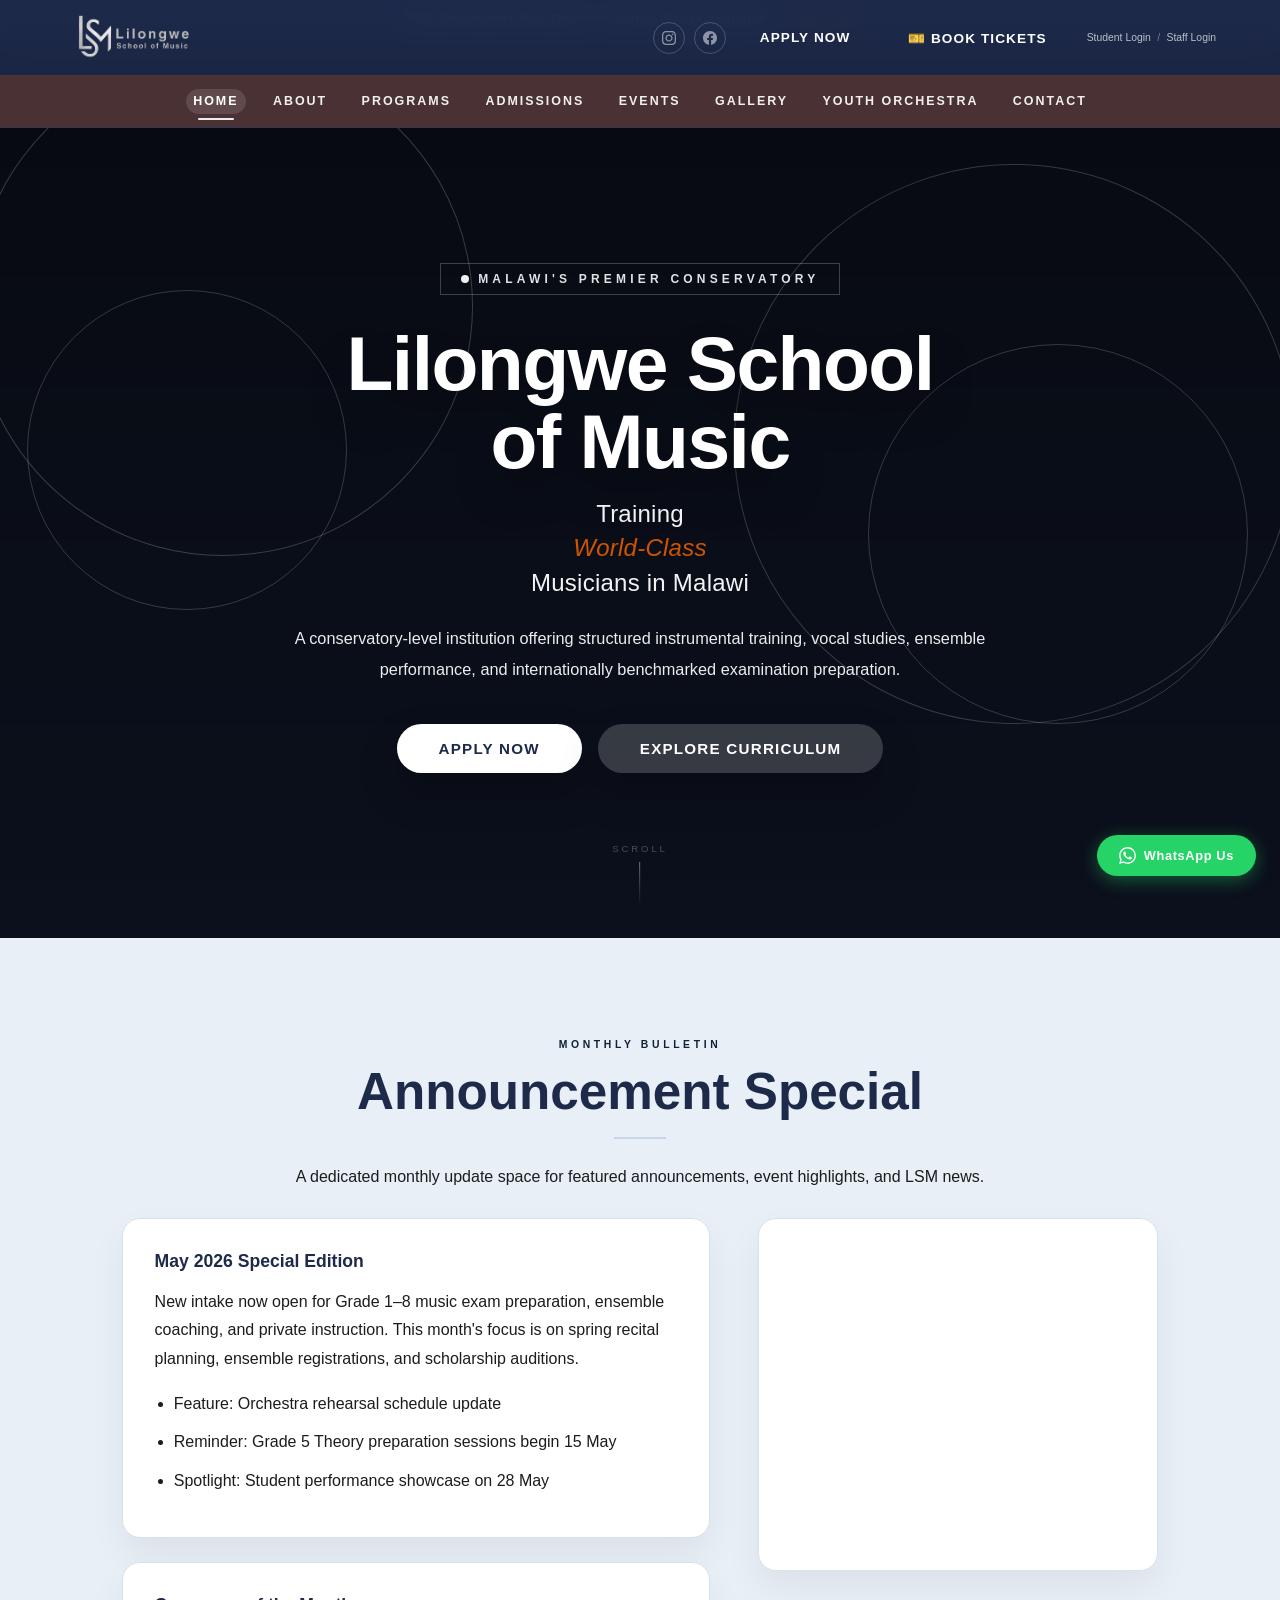
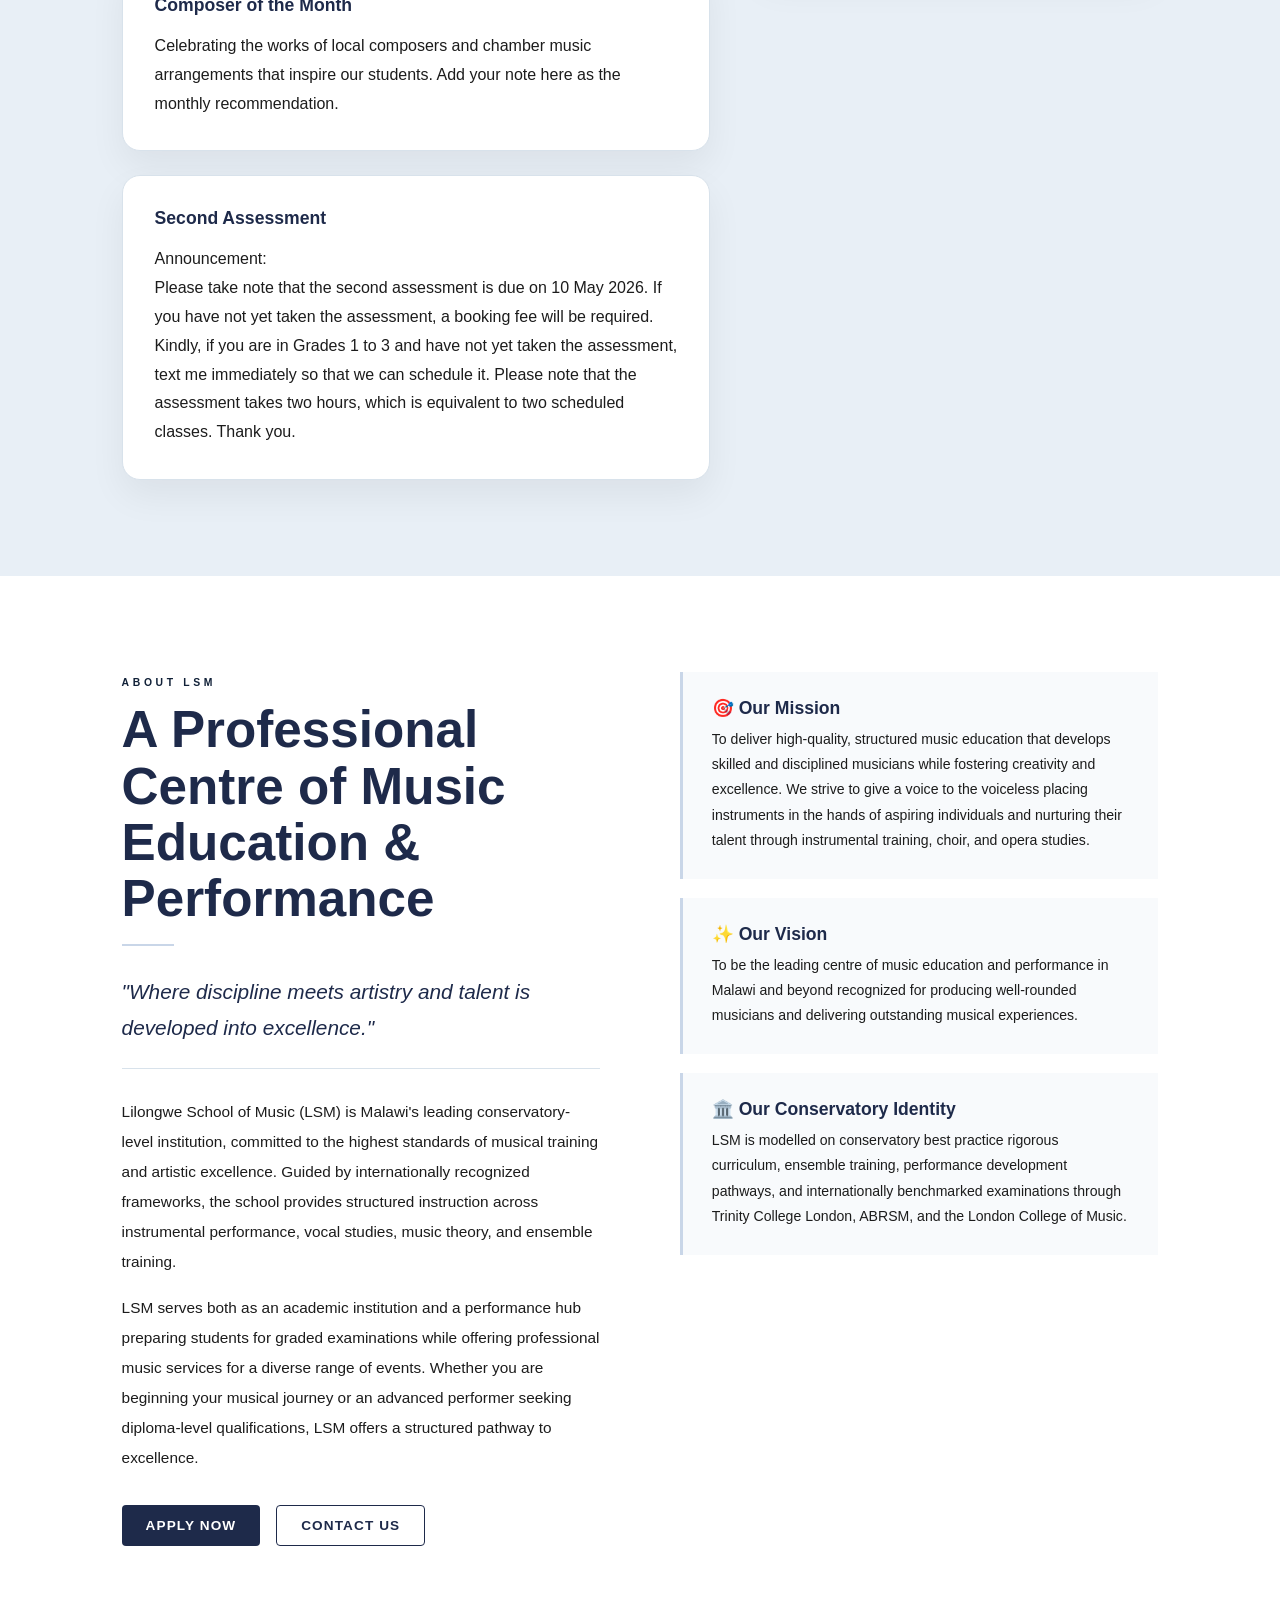
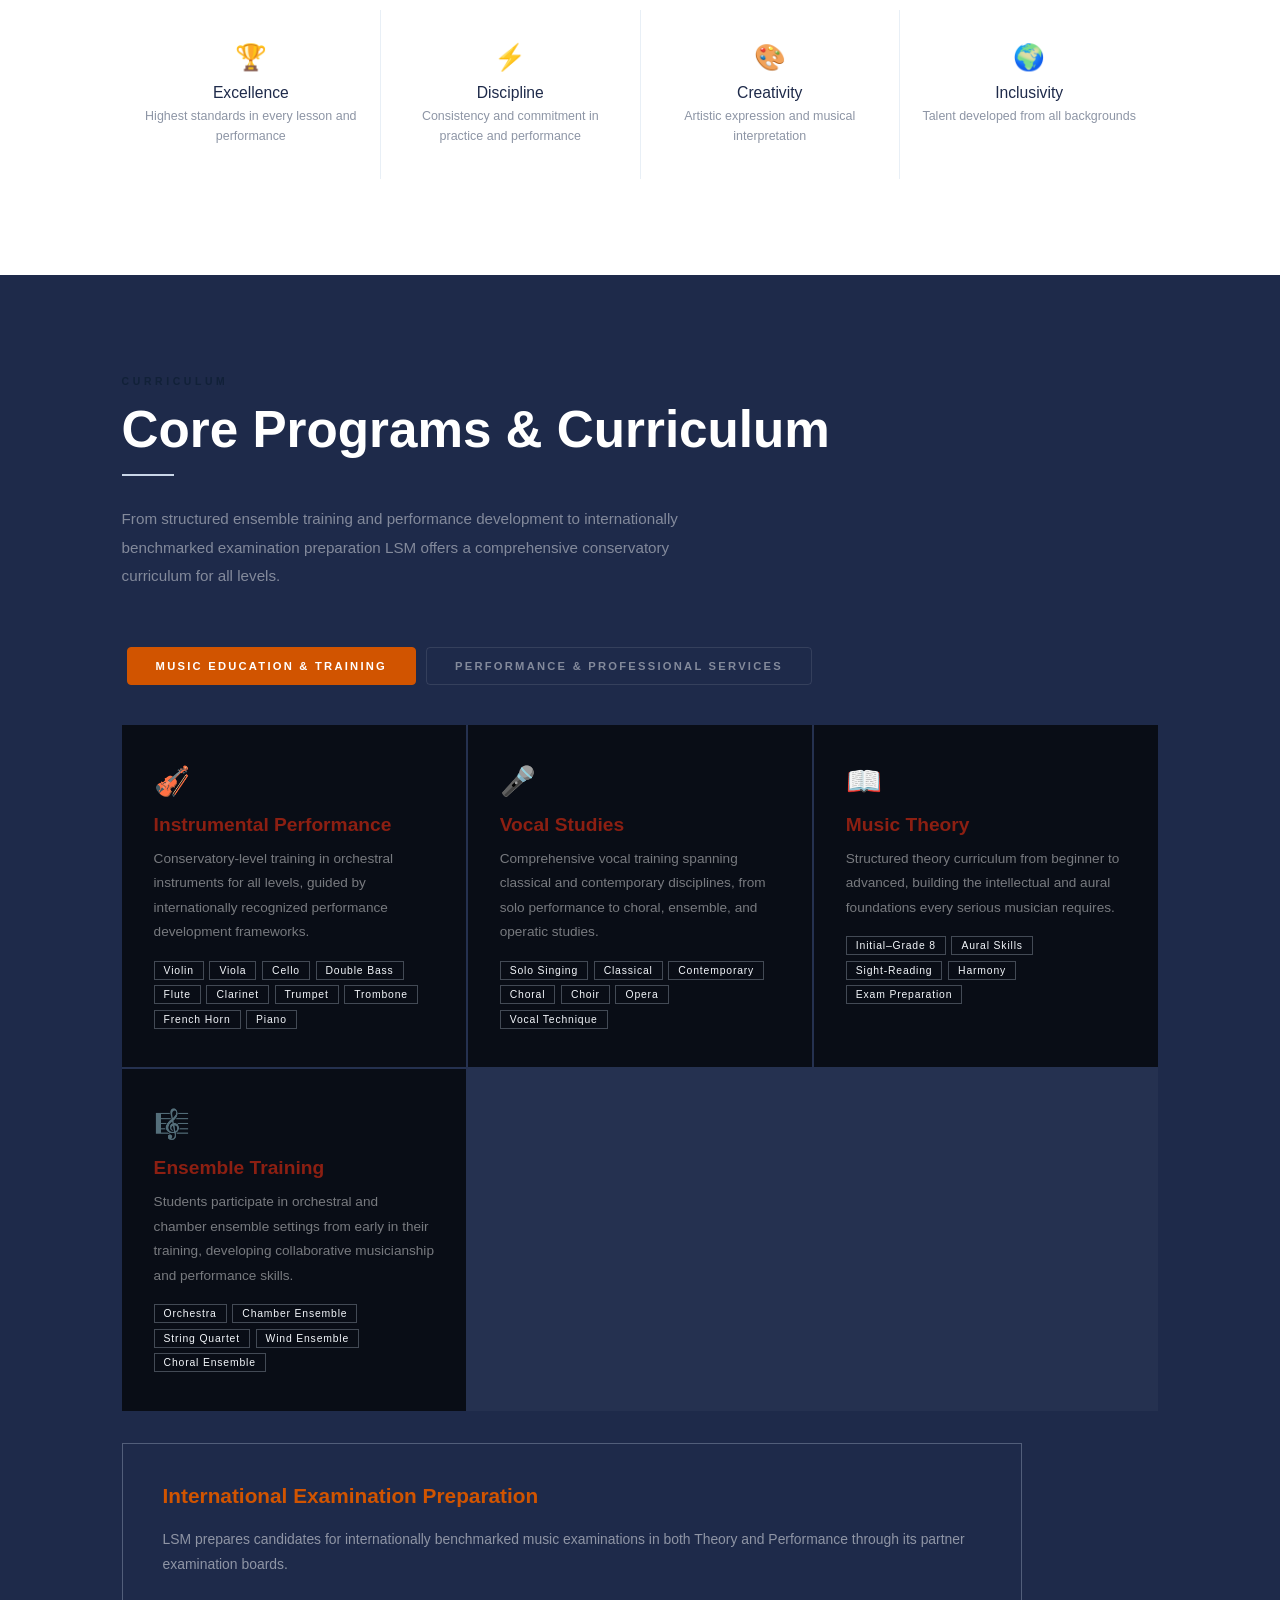
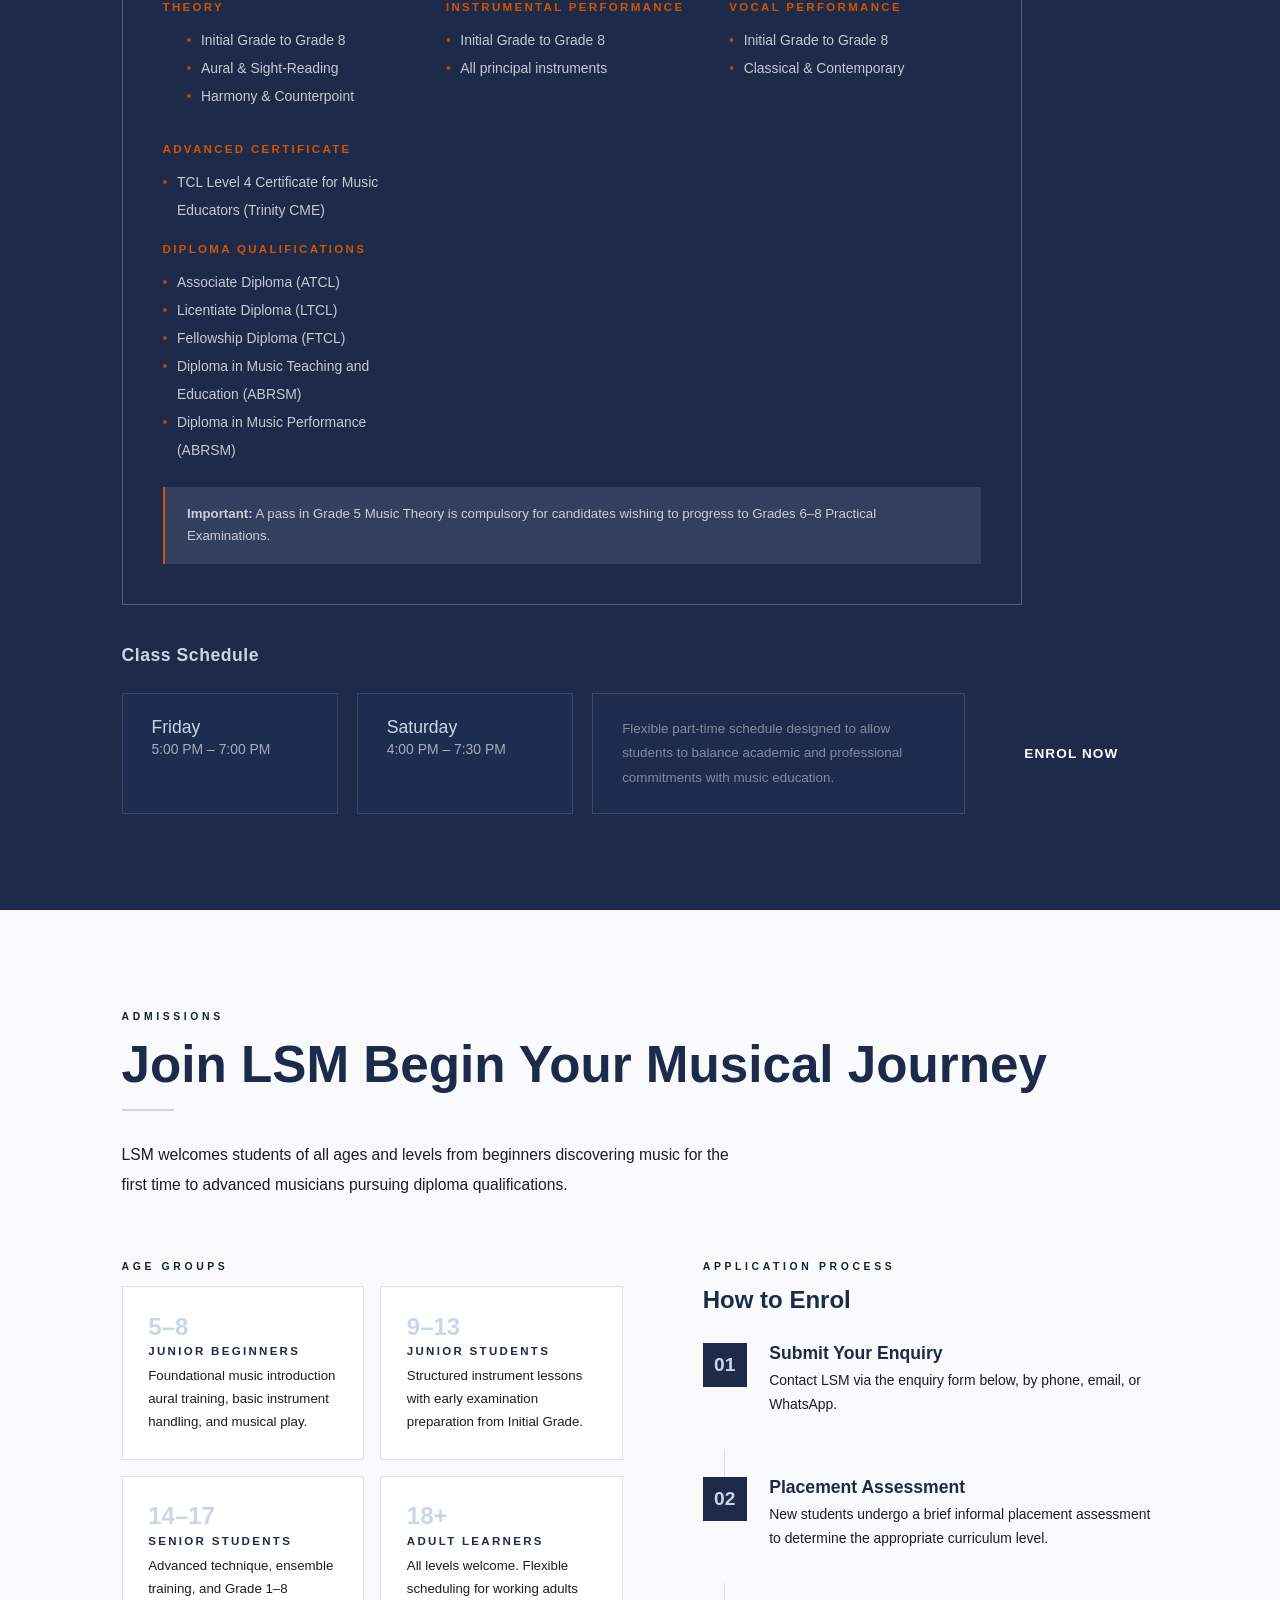
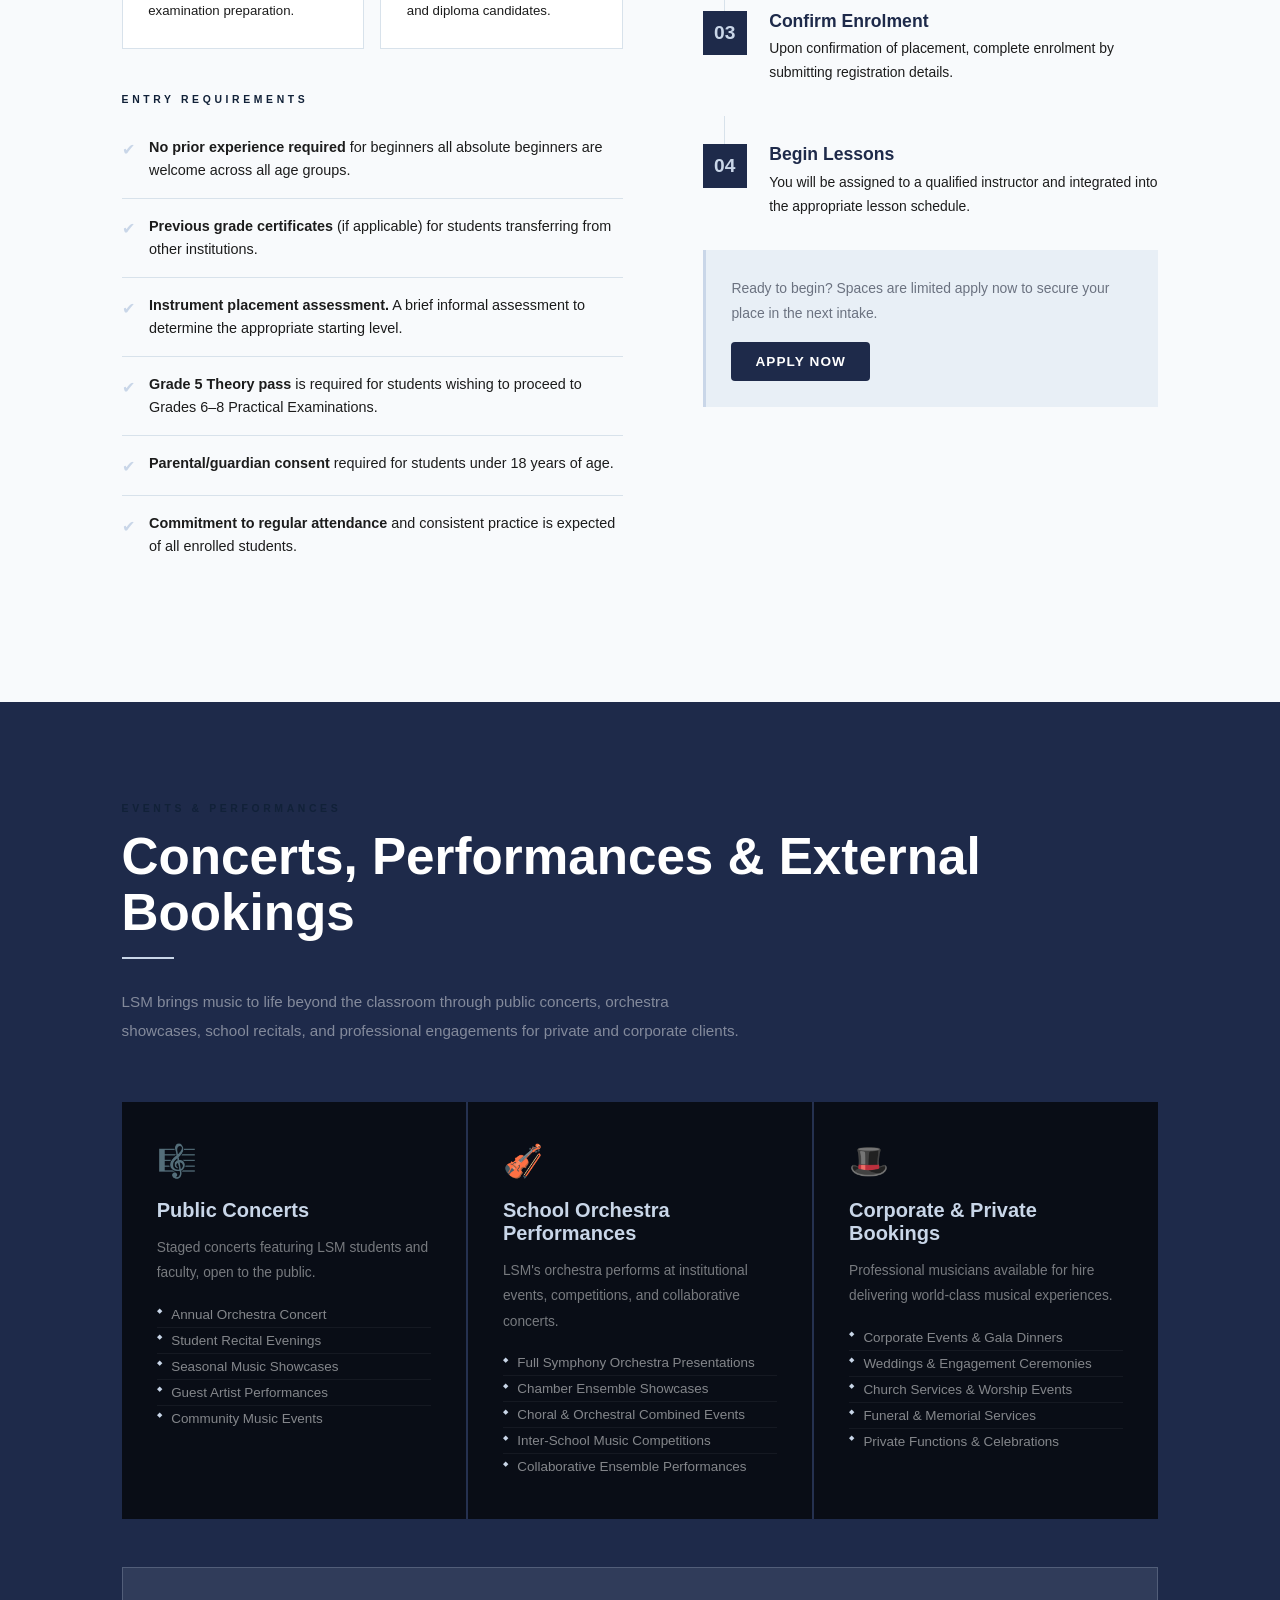
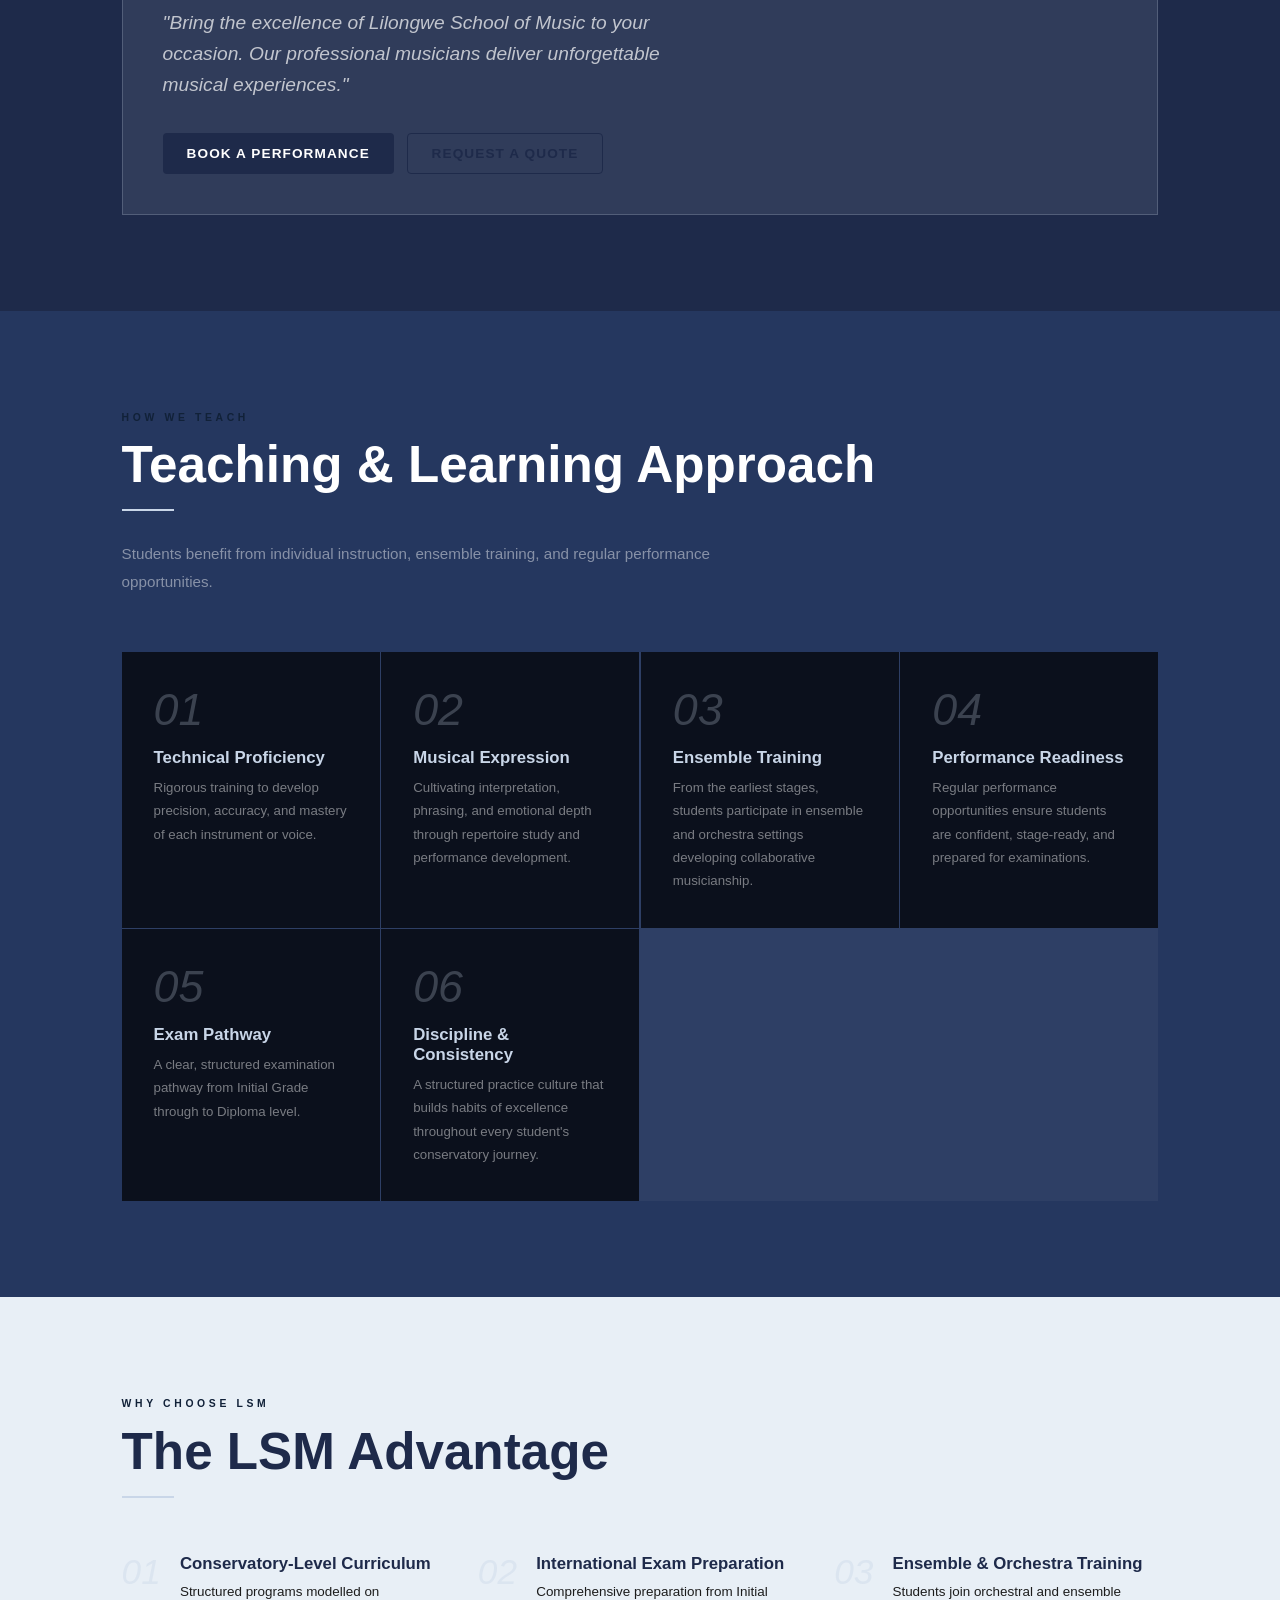
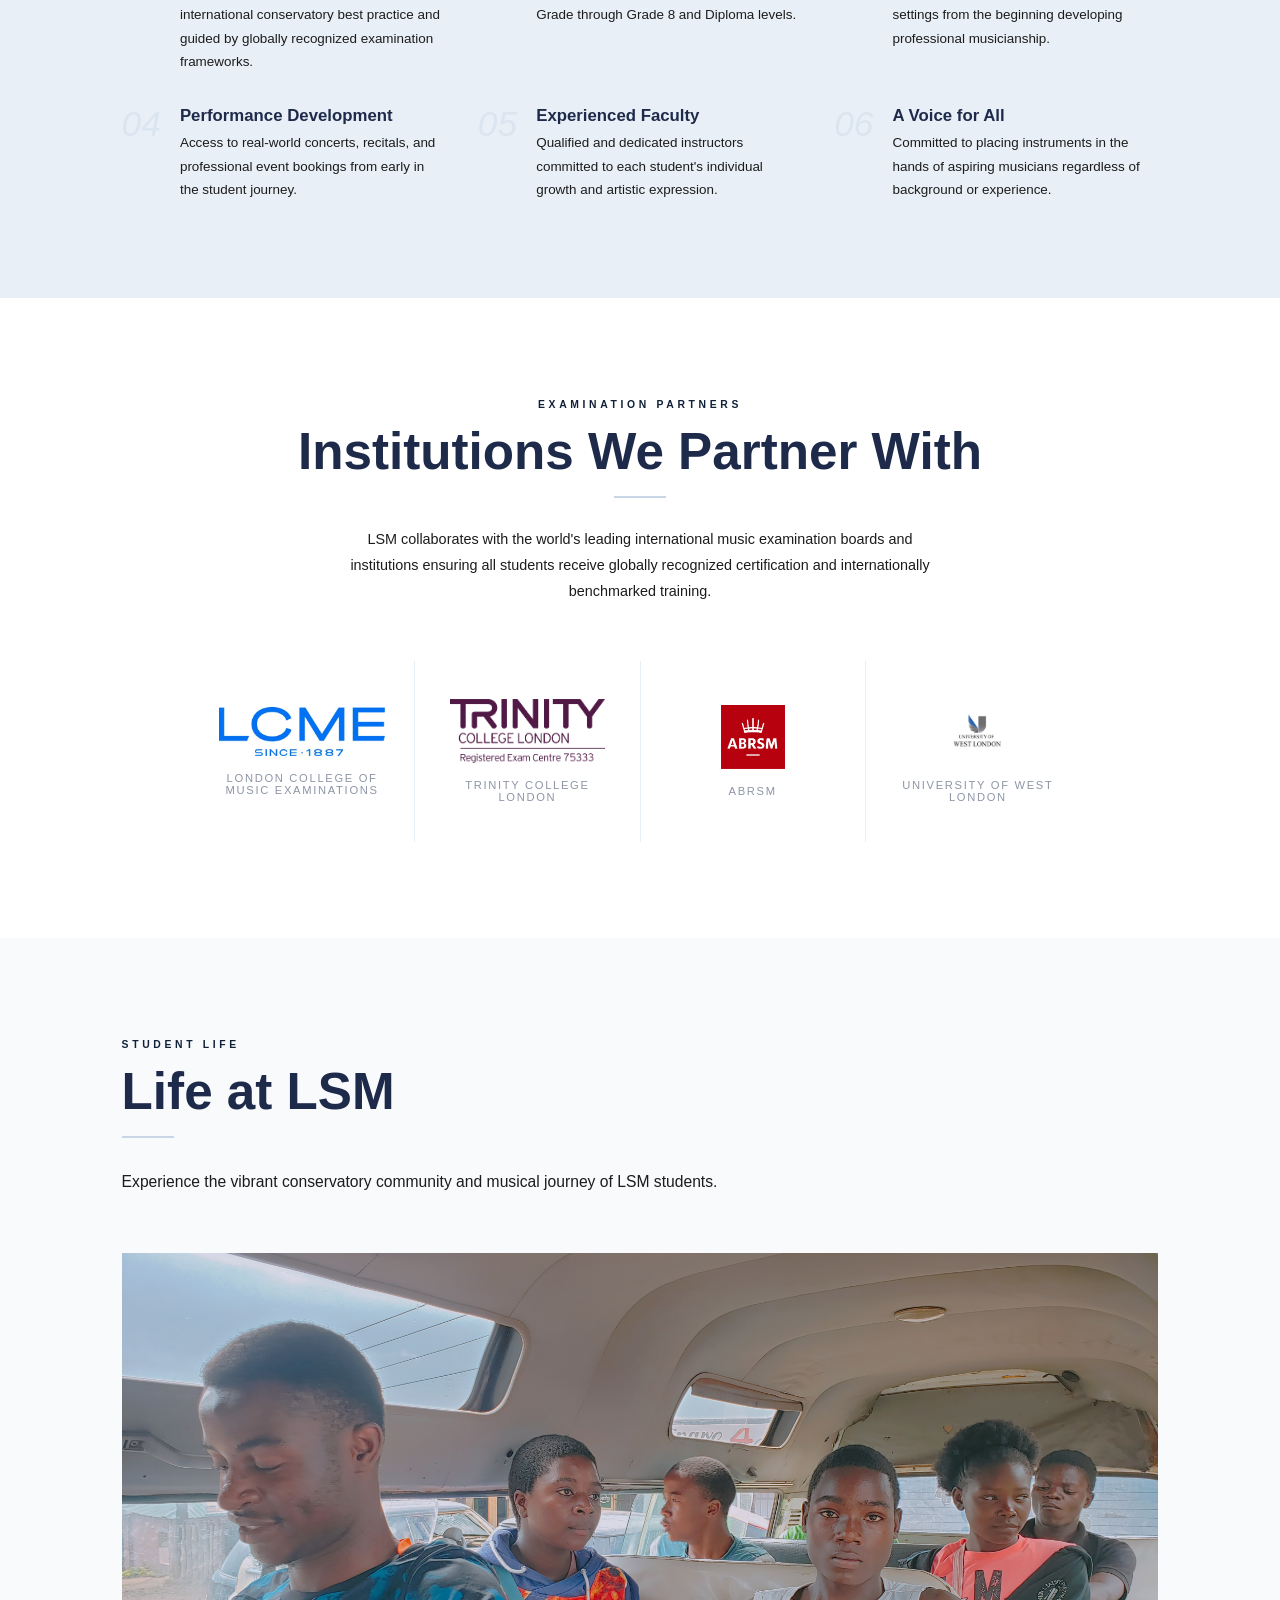
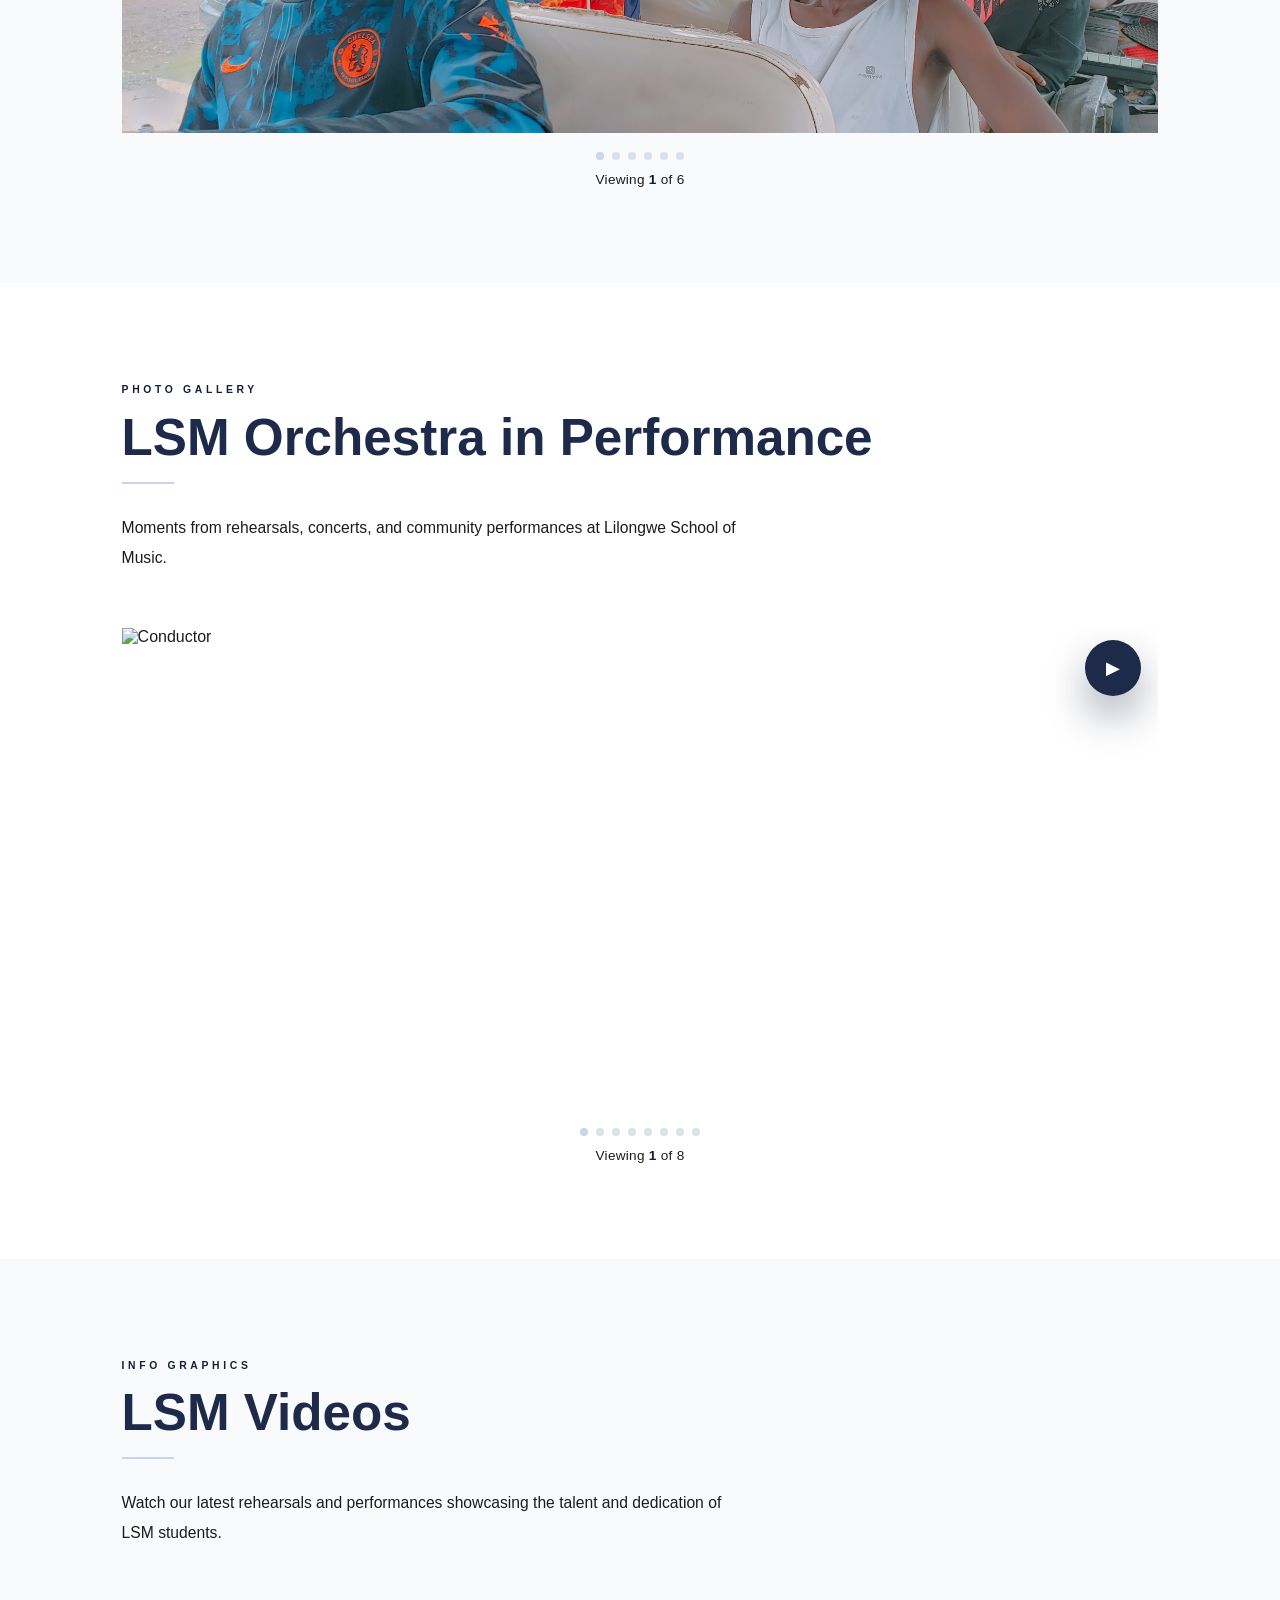
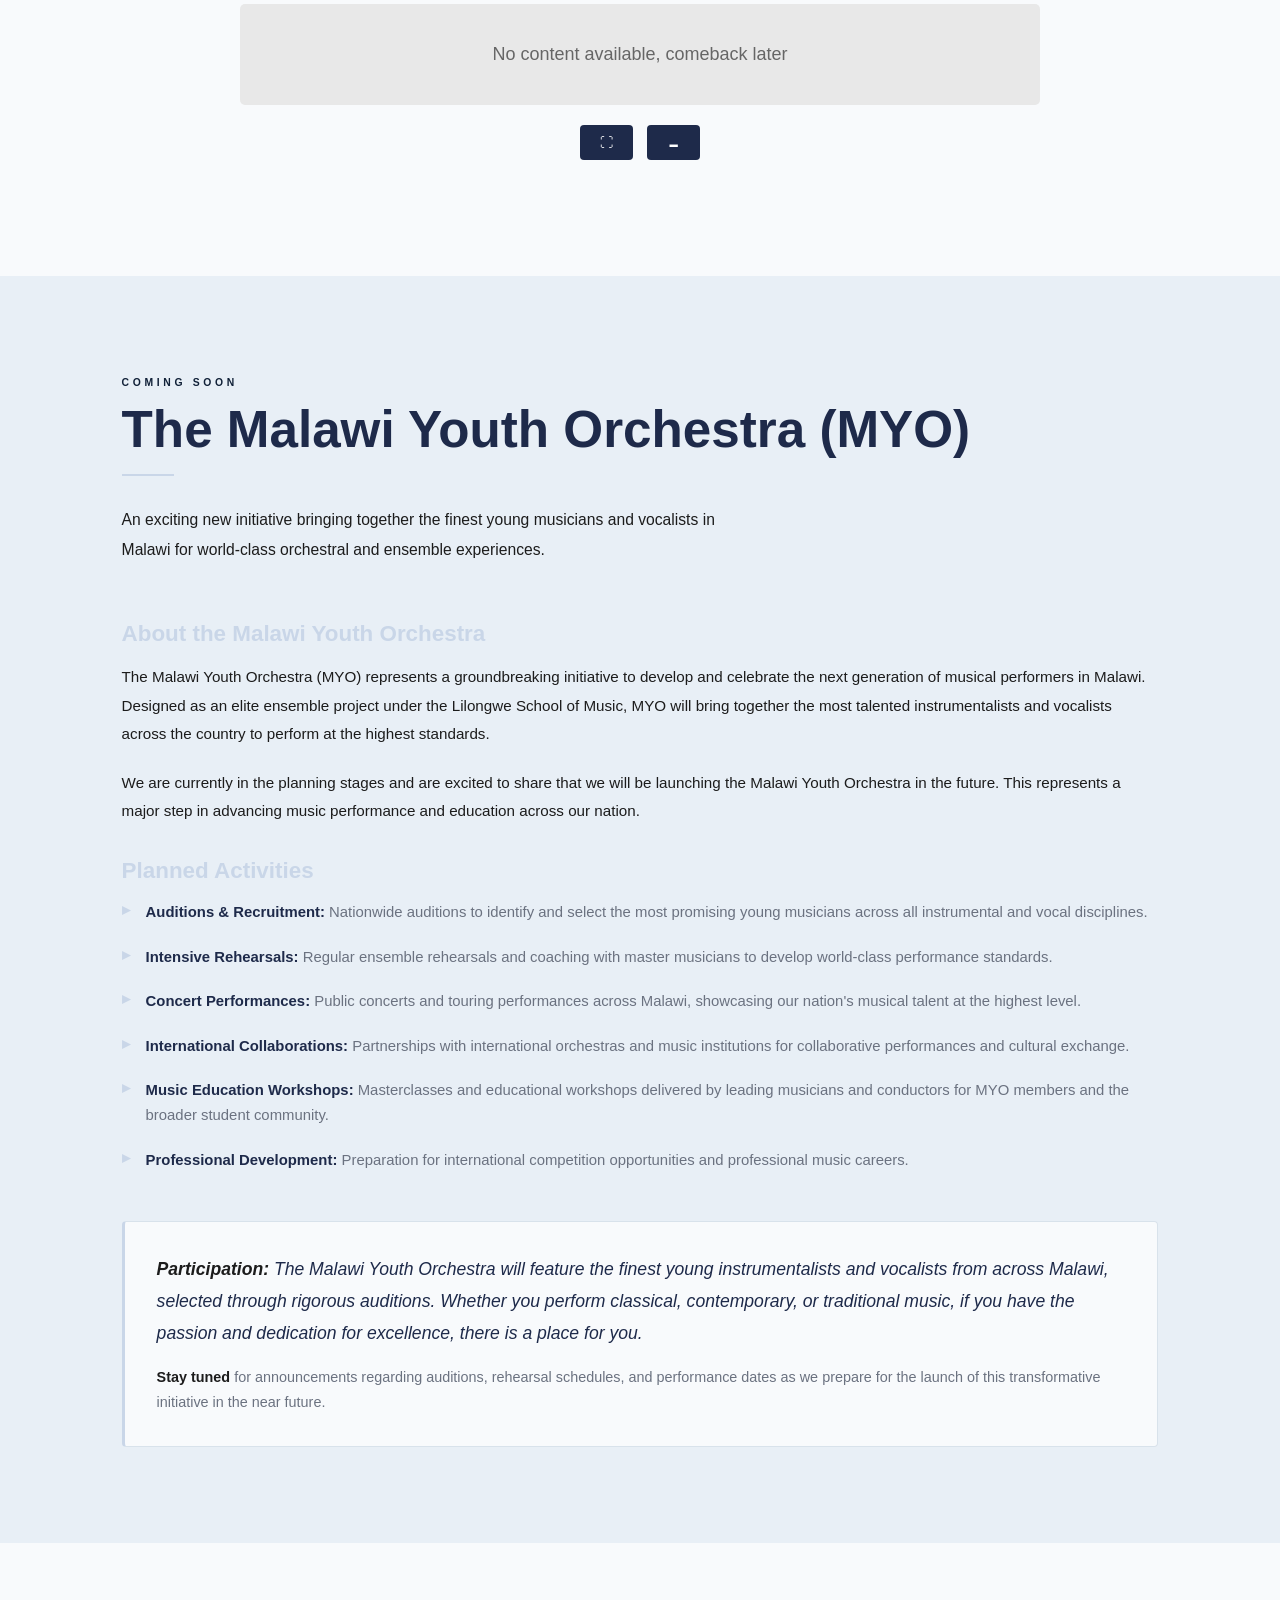
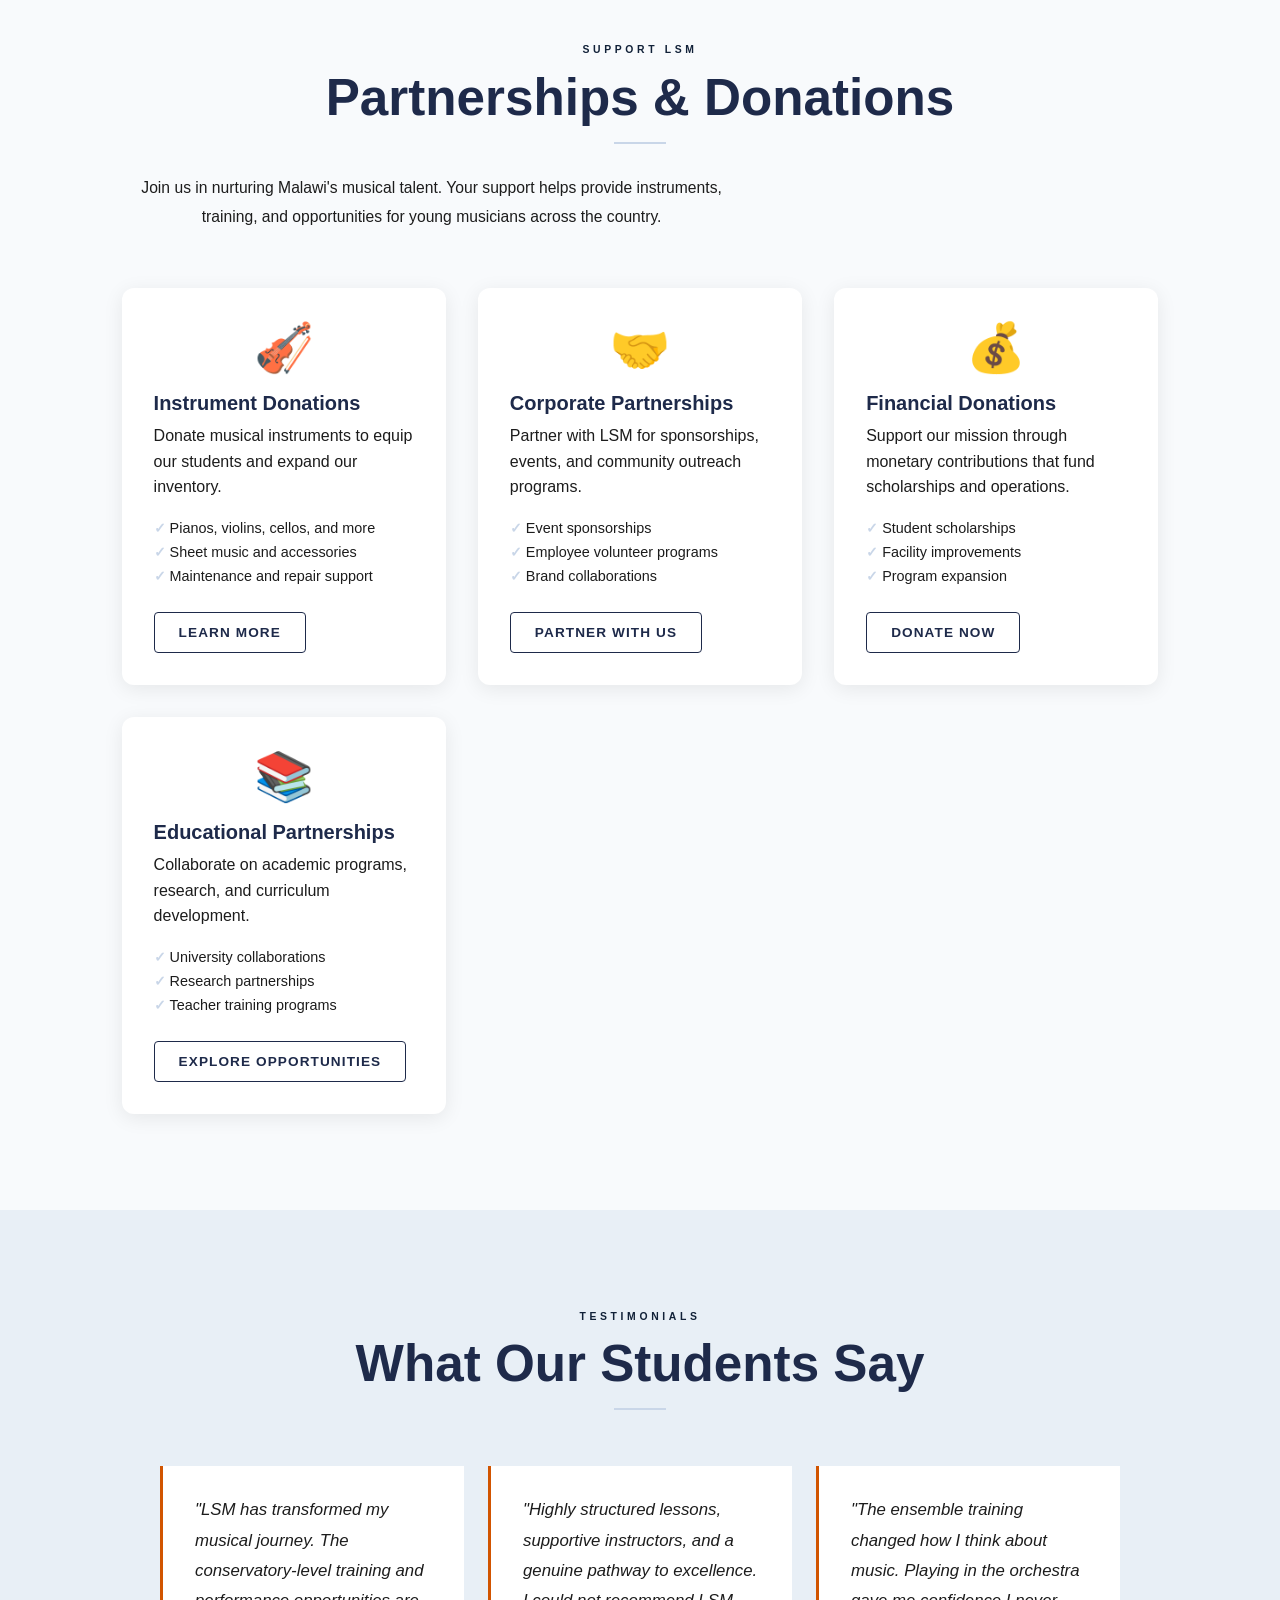
==== commit 3b34fa4b: "updated website" ====
--- a/index.html
+++ b/index.html
@@ -50,42 +50,48 @@
   }
 }
 </script>
-</style>
 </head>
 <body>
 
 <!-- ═══════ TOPBAR ═══════ -->
 <header id="topbar">
-  <div class="nav-inner">
-    <div class="nav-brand" onclick="scrollTo({top:0,behavior:'smooth'})">
+  <div class="top-row">
+    <div class="nav-brand" onclick="window.location.hash='#home';scrollTo({top:0,behavior:'smooth'})" style="cursor:pointer;">
       <img src="Images/Logos/LSM Logos/LSM Logo white.png" alt="LSM Logo">
     </div>
-    <ul class="nav-menu" id="navMenu">
-      <li><a href="#home">Home</a></li>
-      <li><a href="#about">About</a></li>
-      <li><a href="#programs">Curriculum</a></li>
-      <li><a href="#admissions">Admissions</a></li>
-      <li><a href="#events">Events</a></li>
-      <li><a href="#gallery">LSM Orchestra</a></li>
-      <li><a href="#myo">Youth Orchestra</a></li>
-      <li><a href="#partnership-donation">Support LSM</a></li>
-      <li><a href="#booking">Contact</a></li>
-      <li><a href="portal.html">Student Portal</a></li>
-    </ul>
-    <div class="nav-cta">
-      <div class="nav-social">
-        <a href="https://www.instagram.com/lilongweschoolofmusic?igsh=MWI1bDZ4YjZrZm5rcw==" target="_blank" rel="noopener" aria-label="Instagram">
-          <svg viewBox="0 0 24 24" width="14" height="14" fill="currentColor" aria-hidden="true"><path d="M12 2.163c3.204 0 3.584.012 4.85.07 3.252.148 4.771 1.691 4.919 4.919.058 1.265.069 1.645.069 4.849 0 3.205-.012 3.584-.069 4.849-.149 3.225-1.664 4.771-4.919 4.919-1.266.058-1.644.07-4.85.07-3.204 0-3.584-.012-4.849-.07-3.26-.149-4.771-1.699-4.919-4.92-.058-1.265-.07-1.644-.07-4.849 0-3.204.013-3.583.07-4.849.149-3.227 1.664-4.771 4.919-4.919 1.266-.057 1.645-.069 4.849-.069zm0-2.163c-3.259 0-3.667.014-4.947.072-4.358.2-6.78 2.618-6.98 6.98-.059 1.281-.073 1.689-.073 4.948 0 3.259.014 3.668.072 4.948.2 4.358 2.618 6.78 6.98 6.98 1.281.058 1.689.072 4.948.072 3.259 0 3.668-.014 4.948-.072 4.354-.2 6.782-2.618 6.979-6.98.059-1.28.073-1.689.073-4.948 0-3.259-.014-3.667-.072-4.947-.196-4.354-2.617-6.78-6.979-6.98-1.281-.059-1.69-.073-4.949-.073zm0 5.838c-3.403 0-6.162 2.759-6.162 6.162s2.759 6.163 6.162 6.163 6.162-2.759 6.162-6.163c0-3.403-2.759-6.162-6.162-6.162zm0 10.162c-2.209 0-4-1.79-4-4 0-2.209 1.791-4 4-4s4 1.791 4 4c0 2.21-1.791 4-4 4zm6.406-11.845c-.796 0-1.441.645-1.441 1.44s.645 1.44 1.441 1.44c.795 0 1.439-.645 1.439-1.44s-.644-1.44-1.439-1.44z"/></svg>
-        </a>
-        <a href="https://www.facebook.com/share/18ayuoRPAu/" target="_blank" rel="noopener" aria-label="Facebook">
-          <svg viewBox="0 0 24 24" width="14" height="14" fill="currentColor" aria-hidden="true"><path d="M24 12.073c0-6.627-5.373-12-12-12s-12 5.373-12 12c0 5.99 4.388 10.954 10.125 11.854v-8.385H7.078v-3.47h3.047V9.43c0-3.007 1.792-4.669 4.533-4.669 1.312 0 2.686.235 2.686.235v2.953H15.83c-1.491 0-1.956.925-1.956 1.874v2.25h3.328l-.532 3.47h-2.796v8.385C19.612 23.027 24 18.062 24 12.073z"/></svg>
-        </a>
+    <div class="top-actions">
+      <div class="action-row">
+        <div class="nav-social top-social">
+          <a href="https://www.instagram.com/lilongweschoolofmusic?igsh=MWI1bDZ4YjZrZm5rcw==" target="_blank" rel="noopener" aria-label="Instagram">
+            <svg viewBox="0 0 24 24" width="14" height="14" fill="currentColor" aria-hidden="true"><path d="M12 2.163c3.204 0 3.584.012 4.85.07 3.252.148 4.771 1.691 4.919 4.919.058 1.265.069 1.645.069 4.849 0 3.205-.012 3.584-.069 4.849-.149 3.225-1.664 4.771-4.919 4.919-1.266.058-1.644.07-4.85.07-3.204 0-3.584-.012-4.849-.07-3.26-.149-4.771-1.699-4.919-4.92-.058-1.265-.07-1.644-.07-4.849 0-3.204.013-3.583.07-4.849.149-3.227 1.664-4.771 4.919-4.919 1.266-.057 1.645-.069 4.849-.069zm0-2.163c-3.259 0-3.667.014-4.947.072-4.358.2-6.78 2.618-6.98 6.98-.059 1.281-.073 1.689-.073 4.948 0 3.259.014 3.668.072 4.948.2 4.358 2.618 6.78 6.98 6.98 1.281.058 1.689.072 4.948.072 3.259 0 3.668-.014 4.948-.072 4.354-.2 6.782-2.618 6.979-6.98.059-1.28.073-1.689.073-4.948 0-3.259-.014-3.667-.072-4.947-.196-4.354-2.617-6.78-6.979-6.98-1.281-.059-1.69-.073-4.949-.073zm0 5.838c-3.403 0-6.162 2.759-6.162 6.162s2.759 6.163 6.162 6.163 6.162-2.759 6.162-6.163c0-3.403-2.759-6.162-6.162-6.162zm0 10.162c-2.209 0-4-1.79-4-4 0-2.209 1.791-4 4-4s4 1.791 4 4c0 2.21-1.791 4-4 4zm6.406-11.845c-.796 0-1.441.645-1.441 1.44s.645 1.44 1.441 1.44c.795 0 1.439-.645 1.439-1.44s-.644-1.44-1.439-1.44z"/></svg>
+          </a>
+          <a href="https://www.facebook.com/share/18ayuoRPAu/" target="_blank" rel="noopener" aria-label="Facebook">
+            <svg viewBox="0 0 24 24" width="14" height="14" fill="currentColor" aria-hidden="true"><path d="M24 12.073c0-6.627-5.373-12-12-12s-12 5.373-12 12c0 5.99 4.388 10.954 10.125 11.854v-8.385H7.078v-3.47h3.047V9.43c0-3.007 1.792-4.669 4.533-4.669 1.312 0 2.686.235 2.686.235v2.953H15.83c-1.491 0-1.956.925-1.956 1.874v2.25h3.328l-.532 3.47h-2.796v8.385C19.612 23.027 24 18.062 24 12.073z"/></svg>
+          </a>
+        </div>
+        <a href="#admissions" class="btn btn-outline-white top-btn">Apply Now</a>
+        <a href="#booking" class="btn btn-outline-white top-btn">🎫 Book Tickets</a>
+      </div>
+      <div class="login-row" style="display:flex; gap:0.4rem; align-items:center; font-size:.65rem; color:rgba(255,255,255,.7);">
+        <a href="portal.html" style="color:rgba(255,255,255,.7); text-decoration:none; transition:color .2s;" onmouseover="this.style.color='var(--orange)'" onmouseout="this.style.color='rgba(255,255,255,.7)'">Student Login</a>
+        <span style="color:rgba(255,255,255,.4);">/</span>
+        <a href="portal.html" style="color:rgba(255,255,255,.7); text-decoration:none; transition:color .2s;" onmouseover="this.style.color='var(--orange)'" onmouseout="this.style.color='rgba(255,255,255,.7)'">Staff Login</a>
       </div>
     </div>
     <button type="button" class="hamburger" id="hamburger" aria-label="Open menu" aria-expanded="false" onclick="toggleMobileNav()">
       <span></span><span></span><span></span>
     </button>
-  </div>
+  </div> 
+  <nav class="subnav" aria-label="Primary site navigation">
+    <a href="#home">Home</a>
+    <a href="#about">About</a>
+    <a href="#programs">Programs</a>
+    <a href="#admissions">Admissions</a>
+    <a href="#events">Events</a>
+    <a href="#gallery">Gallery</a>
+    <a href="#myo">Youth Orchestra</a>
+    <a href="#booking">Contact</a>
+  </nav>
 </header>
 
 <!-- Mobile nav panel -->
@@ -124,6 +130,7 @@
   <div class="hero-bg"></div>
   <div class="hero-overlay"></div>
   <div class="hero-grain"></div>
+  <div class="hero-deco hero-deco-left"></div>
   <div class="hero-deco"></div>
   <div class="hero-content">
     <div class="hero-left">
@@ -364,7 +371,7 @@
           <div class="sday">Saturday</div>
           <div class="stime">4:00 PM – 7:30 PM</div>
         </div>
-        <div style="flex:2;min-width:240px;padding:1.4rem 1.8rem;background:rgba(26,53,97,.15);border:1px solid rgba(200,168,75,.1);display:flex;align-items:center;">
+        <div style="flex:2;min-width:240px;padding:1.4rem 1.8rem;background:rgba(26,53,97,.15);border:1px solid rgba(201,214,232,.18);display:flex;align-items:center;">
           <p style="font-size:.84rem;color:rgba(255,255,255,.45);line-height:1.85;">Flexible part-time schedule designed to allow students to balance academic and professional commitments with music education.</p>
         </div>
         <div style="display:flex;align-items:center;padding:1rem;">
@@ -621,6 +628,7 @@
         <div class="slide-dot" onclick="goSlide(4)"></div>
         <div class="slide-dot" onclick="goSlide(5)"></div>
       </div>
+      <div class="slide-status" id="slideStatus">Viewing <span>1</span> of 6</div>
     </div>
   </div>
 </section>
@@ -655,6 +663,7 @@
       <div class="slide-dot" onclick="goSlideGallery(6)"></div>
       <div class="slide-dot" onclick="goSlideGallery(7)"></div>
     </div>
+    <div class="slide-status" id="gallerySlideStatus">Viewing <span>1</span> of 8</div>
   </div>
 </section>
 
@@ -672,7 +681,7 @@
         <div id="videoThumbnail" style="position:relative;width:100%;background:#000;border-radius:6px;overflow:hidden;cursor:pointer;">
           <img src="Images/LSM Orchestra.jpg" alt="Malawi National Anthem" style="width:100%;height:auto;display:block;opacity:.8;transition:opacity .3s;"/>
           <div style="position:absolute;inset:0;display:flex;align-items:center;justify-content:center;background:rgba(0,0,0,.3);">
-            <button id="playVideoBtn" style="width:80px;height:80px;border-radius:50%;background:var(--gold);border:none;cursor:pointer;display:flex;align-items:center;justify-content:center;font-size:2rem;transition:all .3s;box-shadow:0 8px 28px rgba(200,168,75,.35);">▶</button>
+            <button id="playVideoBtn" style="width:80px;height:80px;border-radius:50%;background:var(--gold);border:none;cursor:pointer;display:flex;align-items:center;justify-content:center;font-size:2rem;transition:all .3s;box-shadow:0 8px 28px rgba(201,214,232,.35);">▶</button>
           </div>
           <div style="position:absolute;bottom:0;left:0;right:0;background:linear-gradient(to top,rgba(0,0,0,.6),transparent);padding:20px;color:#fff;font-family:var(--ff-display);">
             <p style="margin:0;font-size:1.2rem;font-weight:600;">Malawi National Anthem</p>
@@ -685,9 +694,9 @@
       </div>
       <div id="noContent" style="display:none; text-align:center; padding:40px; font-size:18px; color:#666; background:#e8e8e8; border-radius:5px; max-width:800px; margin:20px auto;">No content available, comeback later</div>
       <div class="controls" style="text-align:center; margin-top:10px;">
-        <button id="togglePlayPause" style="padding:10px 20px; margin:0 5px; cursor:pointer; display:none;">Pause</button>
-        <button onclick="toggleFullscreen()" style="padding:10px 20px; margin:0 5px; cursor:pointer;">Fullscreen</button>
-        <button onclick="minimizeVideo()" style="padding:10px 20px; margin:0 5px; cursor:pointer;">Minimize</button>
+        <button id="togglePlayPause" style="padding:10px 20px; margin:0 5px; cursor:pointer; display:none;" aria-label="Pause">⏸</button>
+        <button onclick="toggleFullscreen()" style="padding:10px 20px; margin:0 5px; cursor:pointer;" aria-label="Fullscreen">⛶</button>
+        <button onclick="minimizeVideo()" style="padding:10px 20px; margin:0 5px; cursor:pointer;" aria-label="Minimize">🗕</button>
       </div>
     </div>
   </div>
@@ -1274,21 +1283,38 @@
 var slideIdx = 0;
 var slides = document.querySelectorAll('#slideshow img');
 var dots   = document.querySelectorAll('#slideDots .slide-dot');
+var slideStatus = document.getElementById('slideStatus');
+
+function updateSlideStatus() {
+  if (!slideStatus) return;
+  var count = slideIdx + 1;
+  slideStatus.querySelector('span').textContent = count;
+}
+
 function goSlide(n) {
   slides[slideIdx].classList.remove('active');
   dots[slideIdx].classList.remove('active');
   slideIdx = n;
   slides[slideIdx].classList.add('active');
   dots[slideIdx].classList.add('active');
-}
+  updateSlideStatus();
+}
+
 setInterval(function() { goSlide((slideIdx + 1) % slides.length); }, 3800);
 
 /* ── GALLERY SLIDESHOW ── */
 var gallerySlideIdx = 0;
 var gallerySlides = document.querySelectorAll('#gallery-slideshow img');
 var galleryDots   = document.querySelectorAll('#gallery-slideDots .slide-dot');
+var galleryStatus = document.getElementById('gallerySlideStatus');
 var galleryInterval;
 var galleryPlaying = true;
+
+function updateGalleryStatus() {
+  if (!galleryStatus) return;
+  var count = gallerySlideIdx + 1;
+  galleryStatus.querySelector('span').textContent = count;
+}
 
 function goSlideGallery(n) {
   gallerySlides[gallerySlideIdx].classList.remove('active');
@@ -1296,6 +1322,7 @@
   gallerySlideIdx = n;
   gallerySlides[gallerySlideIdx].classList.add('active');
   galleryDots[gallerySlideIdx].classList.add('active');
+  updateGalleryStatus();
 }
 
 function toggleGallerySlideshow() {
@@ -1311,6 +1338,8 @@
 }
 
 galleryInterval = setInterval(function() { goSlideGallery((gallerySlideIdx + 1) % gallerySlides.length); }, 3800);
+updateSlideStatus();
+updateGalleryStatus();
 
 /* ════════════════════════════════════════════════
    FORM VALIDATION & SUBMISSION
@@ -1546,6 +1575,19 @@
   var hasSrc = Array.from(sources).some(function(s){ var v = s.getAttribute('src'); return v && v.trim() !== '' && !v.includes('path/to'); });
   if (!hasSrc) showNoContent();
 })();
+
+/* ── TOPBAR SCROLL MINIMIZE ── */
+var lastScrollTop = 0;
+var topbar = document.getElementById('topbar');
+window.addEventListener('scroll', function() {
+  var scrollTop = window.pageYOffset || document.documentElement.scrollTop;
+  if (scrollTop > 100) {
+    topbar.classList.add('scroll-minimized');
+  } else {
+    topbar.classList.remove('scroll-minimized');
+  }
+  lastScrollTop = scrollTop;
+});
 </script>
 <script src="script.js"></script>
 </body>
--- a/styles.css
+++ b/styles.css
@@ -1,42 +1,49 @@
 /* ──────────────── TOKENS ──────────────── */
 :root {
-  --ink: #080c14;
-  --navy: #0c1829;
-  --cobalt: #122240;
-  --blue: #1a3561;
-  --steel: #2b4d8f;
-  --gold: #c8a84b;
-  --gold2: #dfc06a;
-  --gold3: #f0d99a;
-  --cream: #f7f4ec;
-  --off: #edeae0;
-  --mist: #d6d2c6;
-  --text: #1c1e2a;
-  --mid: #4a566a;
-  --light: #8090a6;
-  --white: #fdfbf6;
+  --ink: #111d36;
+  --navy: #2d2f33;
+  --dark-gray: #2f3438;
+  --orange: #d15400;
+  --dark-red: #8c1f12;
+  --cobalt: #25375f;
+  --blue: #27406E;
+  --steel: #4A4F58;
+  --gold: #C9D6E8;
+  --gold2: #E6EEF8;
+  --gold3: #F4F7FB;
+  --cream: #F8FAFC;
+  --off: #E8EFF6;
+  --mist: #D8E2EB;
+  --text: #1C1C1C;
+  --mid: #6B7280;
+  --light: #8D95A5;
+  --white: #FFFFFF;
+  --accent: var(--orange);
   --ff-display: 'Poppins', sans-serif;
   --ff-body: 'Poppins', sans-serif;
   --ease: cubic-bezier(.4,0,.2,1);
 }
+
+button { font-family:var(--ff-body); cursor:pointer; }
+
+/* ──────────────── SCROLL BAR ──────────────── */
+::-webkit-scrollbar { width:5px; }
+::-webkit-scrollbar-track { background:var(--navy); }
+::-webkit-scrollbar-thumb { background:var(--orange); }
+
+a { text-decoration:none; color:var(--navy); transition:color .2s ease; }
+a:hover { color:var(--orange); }
 /* ──────────────── RESET ──────────────── */
 *, *::before, *::after { margin:0; padding:0; box-sizing:border-box; }
 html { scroll-behavior:smooth; font-size:16px; }
-body { font-family:var(--ff-body); background:var(--white); color:var(--text); overflow-x:hidden; }
+body { font-family:var(--ff-body); background:var(--cream); color:var(--text); overflow-x:hidden; }
 img { display:block; max-width:100%; }
-a { text-decoration:none; }
-button { font-family:var(--ff-body); cursor:pointer; }
-
-/* ──────────────── SCROLL BAR ──────────────── */
-::-webkit-scrollbar { width:5px; }
-::-webkit-scrollbar-track { background:var(--navy); }
-::-webkit-scrollbar-thumb { background:var(--gold); }
 
 /* ──────────────── UTILITY ──────────────── */
 .container { max-width:1200px; margin:0 auto; padding:0 5%; }
 .sr-only { position:absolute; width:1px; height:1px; overflow:hidden; clip:rect(0,0,0,0); }
-.tag-label { display:inline-block; font-family:var(--ff-body); font-size:.65rem; font-weight:600; letter-spacing:.35em; text-transform:uppercase; color:var(--gold); margin-bottom:.9rem; }
-.section-title { font-family:var(--ff-display); font-size:clamp(2rem,4.5vw,3.2rem); font-weight:600; line-height:1.1; color:var(--navy); margin-bottom:1rem; }
+.tag-label { display:inline-block; font-family:var(--ff-body); font-size:.65rem; font-weight:600; letter-spacing:.35em; text-transform:uppercase; color:#112138; margin-bottom:.9rem; }
+.section-title { font-family:var(--ff-display); font-size:clamp(2rem,4.5vw,3.2rem); font-weight:600; line-height:1.1; color:var(--ink); margin-bottom:1rem; }
 .section-title.light { color:var(--white); }
 .gold-rule { width:52px; height:2px; background:var(--gold); margin-bottom:1.8rem; }
 .gold-rule.centered { margin-left:auto; margin-right:auto; }
@@ -45,14 +52,17 @@
 .btn { display:inline-flex; align-items:center; gap:.5rem; padding:14px 34px; font-family:var(--ff-body); font-size:.75rem; font-weight:600; letter-spacing:.2em; text-transform:uppercase; transition:all .28s var(--ease); border:none; cursor:pointer; position:relative; overflow:hidden; }
 .btn::after { content:''; position:absolute; inset:0; opacity:0; background:rgba(255,255,255,.12); transition:opacity .25s; }
 .btn:hover::after { opacity:1; }
-.btn-gold { background:var(--gold); color:var(--navy); }
-.btn-gold:hover { background:var(--gold2); transform:translateY(-2px); box-shadow:0 8px 28px rgba(200,168,75,.35); }
-.btn-outline-gold { background:transparent; color:var(--gold); border:1.5px solid var(--gold); }
-.btn-outline-gold:hover { background:var(--gold); color:var(--navy); transform:translateY(-2px); }
+.btn-gold { background:var(--dark-gray); color:var(--white); }
+.btn-gold:hover { background:var(--dark-red); transform:translateY(-2px); box-shadow:0 10px 32px rgba(140,31,18,.28); }
+.btn-outline-gold { background:transparent; color:var(--dark-gray); border:1.5px solid var(--dark-gray); }
+.btn-outline-gold:hover { background:var(--dark-gray); color:var(--white); transform:translateY(-2px); }
 .btn-outline-white { background:transparent; color:var(--white); border:1.5px solid rgba(255,255,255,.45); }
-.btn-outline-white:hover { border-color:var(--gold); color:var(--gold); }
-.btn-navy { background:var(--navy); color:var(--gold); }
-.btn-navy:hover { background:var(--blue); transform:translateY(-2px); }
+.btn-outline-white:hover { border-color:var(--orange); color:var(--orange); }
+.btn-navy { background:var(--dark-gray); color:var(--orange); }
+.btn-navy:hover { background:var(--dark-red); transform:translateY(-2px); }
+.btn-pink { background:var(--orange); color:var(--white); }
+.btn-pink:hover { background:var(--dark-red); transform:translateY(-2px); }
+.top-btn { border-radius:999px; font-size:.72rem; padding:12px 20px; }
 .btn-sm { padding:10px 24px; font-size:.7rem; }
 
 /* ──────────────── REVEAL ──────────────── */
@@ -65,30 +75,47 @@
 /* ═══════════════════════════════════════════════
    NAVIGATION
 ═══════════════════════════════════════════════ */
-#topbar { position:fixed; top:0; left:0; right:0; z-index:200; background:rgba(8,12,20,.92); backdrop-filter:blur(16px); border-bottom:1px solid rgba(200,168,75,.18); transition:background .3s, box-shadow .3s; }
-#topbar.scrolled { box-shadow:0 4px 32px rgba(0,0,0,.5); }
+#topbar { position:fixed; top:0; left:0; right:0; z-index:200; background:rgba(30,42,74,.92); backdrop-filter:blur(16px); border-bottom:1px solid rgba(255,255,255,.08); transition:background .3s, box-shadow .3s; }
+#topbar.scrolled { box-shadow:0 6px 30px rgba(16,28,56,.45); }
 .nav-inner { display:flex; align-items:center; justify-content:space-between; height:72px; padding:0 5%; }
 .nav-brand { display:flex; align-items:center; gap:.9rem; cursor:pointer; }
-.nav-brand img { height:170px; width:auto; }
+.nav-brand img { height:75px; width:auto; }
 
 .nav-menu { display:flex; align-items:center; gap:2rem; list-style:none; }
-.nav-menu a { color:rgba(255,255,255,.7); font-size:.72rem; font-weight:500; letter-spacing:.18em; text-transform:uppercase; transition:color .25s; padding:4px 0; position:relative; }
-.nav-menu a::after { content:''; position:absolute; bottom:-2px; left:0; right:0; height:1px; background:var(--gold); transform:scaleX(0); transition:transform .25s; }
-.nav-menu a:hover { color:var(--gold); }
+.nav-menu a { color:rgba(255,255,255,.88); font-size:.72rem; font-weight:500; letter-spacing:.18em; text-transform:uppercase; transition:color .25s; padding:4px 0; position:relative; }
+.nav-menu a::after { content:''; position:absolute; bottom:-2px; left:0; right:0; height:1px; background:var(--orange); transform:scaleX(0); transition:transform .25s; }
+.nav-menu a:hover { color:var(--orange); }
 .nav-menu a:hover::after { transform:scaleX(1); }
 .nav-cta { display:flex; align-items:center; gap:.8rem; }
+.top-row { display:flex; align-items:center; justify-content:space-between; gap:1rem; padding:0 5%; min-height:52px; transition:min-height .3s ease; }
+#topbar.scroll-minimized .top-row { min-height:38px; }
+#topbar.scroll-minimized .nav-brand img { width:72px; height:auto; }
+.top-actions { display:flex; align-items:center; justify-content:flex-end; gap:1rem; flex-wrap:wrap; max-width:calc(100% - 220px); }
+.action-row { display:flex; align-items:center; gap:.6rem; flex-wrap:wrap; justify-content:flex-end; }
+.top-social { display:flex; align-items:center; gap:.45rem; }
+.top-actions .action-row > a { white-space:nowrap; }
+.top-social a { width:28px; height:28px; }
+.top-social a svg { width:14px; height:14px; }
+.top-actions .login-row a:hover { color:var(--orange); }
+.subnav { background:rgba(209,84,0,.26); display:flex; flex-wrap:wrap; justify-content:center; gap:1.25rem; padding:.85rem 5%; max-height:60px; overflow:hidden; transition:max-height .3s ease, opacity .3s ease; opacity:1; }
+#topbar.scroll-minimized .subnav { max-height:0; padding:0 5%; opacity:0; }
+.subnav a { position:relative; color:rgba(255,255,255,.92); font-size:.78rem; font-weight:700; letter-spacing:.16em; text-transform:uppercase; transition:color .2s ease, background .3s ease; padding:.35rem .45rem; border-radius:999px; }
+.subnav a:first-child { color:var(--white); background:rgba(255,255,255,.12); }
+.subnav a:first-child::after { content:''; position:absolute; bottom:-6px; left:20%; right:20%; height:2px; background:rgba(255,255,255,.9); border-radius:999px; }
+.subnav a:hover { color:var(--white); opacity:1; }
 
 /* ── HAMBURGER ── */
 .hamburger { display:none; flex-direction:column; gap:5px; background:none; border:none; padding:8px; cursor:pointer; }
-.hamburger span { display:block; width:24px; height:2px; background:var(--gold); border-radius:2px; transition:.3s; }
+.hamburger span { display:block; width:24px; height:2px; background:var(--orange); border-radius:2px; transition:.3s; }
 .hamburger.open span:nth-child(1) { transform:rotate(45deg) translate(5px,5px); }
 .hamburger.open span:nth-child(2) { opacity:0; }
 .hamburger.open span:nth-child(3) { transform:rotate(-45deg) translate(5px,-5px); }
 
 /* Social icons in nav */
 .nav-social { display:flex; align-items:center; gap:.6rem; }
-.nav-social a { display:flex; align-items:center; justify-content:center; width:32px; height:32px; border:1px solid rgba(200,168,75,.25); border-radius:50%; color:rgba(255,255,255,.5); transition:all .25s; }
-.nav-social a:hover { border-color:var(--gold); color:var(--gold); background:rgba(200,168,75,.1); }
+.test-card cite { display:block; margin-top:.9rem; color:var(--orange); font-weight:700; }
+.nav-social a { display:flex; align-items:center; justify-content:center; width:32px; height:32px; border:1px solid rgba(201,214,232,.25); border-radius:50%; color:rgba(255,255,255,.5); transition:all .25s; }
+.nav-social a:hover { border-color:var(--orange); color:var(--orange); background:rgba(209,84,0,.12); }
 .nav-social a svg { width:14px; height:14px; fill:currentColor; }
 
 /* ── MOBILE NAV PANEL ── */
@@ -108,10 +135,10 @@
 }
 .nav-mobile-panel.open { display:flex; }
 .nav-mobile-panel a { color:rgba(255,255,255,.75); font-family:var(--ff-display); font-size:1.8rem; font-weight:500; letter-spacing:.05em; transition:color .25s; }
-.nav-mobile-panel a:hover { color:var(--gold); }
+.nav-mobile-panel a:hover { color:var(--orange); }
 .mobile-social { display:flex; gap:1rem; margin-top:.5rem; }
-.mobile-social a { display:flex; align-items:center; justify-content:center; width:42px; height:42px; border:1px solid rgba(200,168,75,.3); border-radius:50%; color:rgba(255,255,255,.6); }
-.mobile-social a:hover { border-color:var(--gold); color:var(--gold); }
+.mobile-social a { display:flex; align-items:center; justify-content:center; width:42px; height:42px; border:1px solid rgba(201,214,232,.3); border-radius:50%; color:rgba(255,255,255,.6); }
+.mobile-social a:hover { border-color:var(--orange); color:var(--orange); }
 .mobile-social a svg { width:18px; height:18px; fill:currentColor; }
 
 @media(max-width:1000px){
@@ -124,36 +151,41 @@
 /* ═══════════════════════════════════════════════
    HERO
 ═══════════════════════════════════════════════ */
-#home { min-height:100vh; position:relative; display:flex; align-items:center; overflow:hidden; background:var(--ink); }
-.hero-bg { position:absolute; inset:0; background:url('Images/LSM Orchestra.jpg') center/cover no-repeat; opacity:.7; filter:blur(6px) saturate(1.15); transform:scale(1.02); }
-.hero-bg::after { content:''; position:absolute; inset:0; background:rgba(8,12,20,.12); }
-.hero-overlay { position:absolute; inset:0; background:linear-gradient(135deg,rgba(8,12,20,.85) 0%,rgba(6,12,17,.3) 48%,rgba(26,53,97,.64) 100%); }
-.hero-grain { position:absolute; inset:0; opacity:.04; background-image:url("data:image/svg+xml,%3Csvg viewBox='0 0 200 200' xmlns='http://www.w3.org/2000/svg'%3E%3Cfilter id='n'%3E%3CfeTurbulence type='fractalNoise' baseFrequency='0.9' numOctaves='4' stitchTiles='stitch'/%3E%3C/filter%3E%3Crect width='100%25' height='100%25' filter='url(%23n)'/%3E%3C/svg%3E"); }
-.hero-deco { position:absolute; top:0; right:0; width:45%; height:100%; pointer-events:none; overflow:hidden; }
-.hero-deco::before { content:''; position:absolute; top:-10%; right:-5%; width:600px; height:600px; border:1px solid rgba(200,168,75,.1); border-radius:50%; transform:rotate(-20deg); }
-.hero-deco::after { content:''; position:absolute; top:10%; right:5%; width:380px; height:380px; border:1px solid rgba(200,168,75,.07); border-radius:50%; }
-.hero-content { position:relative; z-index:2; width:100%; padding:140px 5% 100px; display:grid; grid-template-columns:1fr .9fr; gap:4rem; align-items:center; max-width:1200px; margin:0 auto; }
-.hero-badge { display:inline-flex; align-items:center; gap:.6rem; border:1px solid rgba(200,168,75,.35); padding:6px 16px 6px 12px; margin-bottom:1.8rem; }
-.hero-badge .dot { width:6px; height:6px; background:var(--gold); border-radius:50%; }
-.hero-badge span { font-size:.65rem; letter-spacing:.3em; text-transform:uppercase; color:var(--gold); font-weight:500; }
-.hero-title { font-family:var(--ff-body); font-size:clamp(3.2rem,4vw,4rem); font-weight:800; line-height:1.02; color:var(--white); margin-bottom:1.4rem; letter-spacing:.01em; text-shadow:0 24px 48px rgba(0,0,0,.35); }
-.hero-title em { font-style:italic; color:var(--gold); }
-.hero-subtitle { font-family:var(--ff-body); font-size:clamp(1.05rem,2vw,1.1rem); font-weight:500; line-height:1.35; color:rgba(255,255,255,.92); margin-bottom:1.4rem; letter-spacing:.01em; }
-.hero-subtitle em { font-style:italic; color:var(--gold); }
-.hero-sub { font-size:1rem; color:rgba(255,255,255,.72); line-height:1.95; max-width:560px; font-weight:300; margin-bottom:2.4rem; }
-.hero-actions { display:flex; gap:1rem; flex-wrap:wrap; }
-.hero-actions .btn { padding:16px 38px; font-size:.85rem; box-shadow:0 18px 32px rgba(0,0,0,.18); border-radius:999px; }
-.hero-actions .btn-gold { background:var(--gold); color:var(--navy); }
-.hero-actions .btn-outline-white { background:rgba(255,255,255,.12); color:var(--white); border-color:rgba(255,255,255,.35); }
-.hero-actions .btn-outline-white:hover { background:rgba(255,255,255,.2); color:var(--white); }
+#home { min-height:100vh; position:relative; display:flex; align-items:center; overflow:hidden; background:var(--navy); }
+.hero-bg { position:absolute; inset:0; background:url('Images/LSM Orchestra.jpg') center/cover no-repeat; opacity:1; filter:saturate(1.05) brightness(1.72); transform:scale(1.02); }
+.hero-bg::after { content:''; position:absolute; inset:0; background:linear-gradient(180deg,rgba(0,0,0,.78) 0%,rgba(0,0,0,.70) 40%,rgba(0,0,0,.62) 100%); }
+.hero-overlay { display:none; }
+.hero-grain { position:absolute; inset:0; opacity:.06; background-image:url("data:image/svg+xml,%3Csvg viewBox='0 0 200 200' xmlns='http://www.w3.org/2000/svg'%3E%3Cfilter id='n'%3E%3CfeTurbulence type='fractalNoise' baseFrequency='0.9' numOctaves='4' stitchTiles='stitch'/%3E%3C/filter%3E%3Crect width='10%25' height='0%25' filter='url(%23n)'/%3E%3C/svg%3E"); }
+.hero-deco { position:absolute; top:10%; right:-2%; width:45%; height:100%; pointer-events:none; overflow:hidden; }
+.hero-deco::before { content:''; position:absolute; top:4%; right:2%; width:560px; height:560px; border:1.7px solid rgba(255,255,255,.18); border-radius:50%; transform:rotate(-20deg); }
+.hero-deco::after { content:''; position:absolute; top:24%; right:10%; width:380px; height:380px; border:1.2px solid rgba(255,255,255,.18); border-radius:50%; }
+.hero-deco.hero-deco-left { left:0; right:auto; width:42%; height:100%; }
+.hero-deco.hero-deco-left::before { content:''; position:absolute; top:-8%; left:-5%; width:500px; height:500px; border:1.7px solid rgba(255,255,255,.2); border-radius:50%; transform:rotate(15deg); }
+.hero-deco.hero-deco-left::after { content:''; position:absolute; top:18%; left:5%; width:320px; height:320px; border:1.2px solid rgba(255,255,255,.18); border-radius:50%; }
+.hero-content { position:relative; z-index:2; width:100%; padding:160px 5% 100px; display:grid; grid-template-columns:1fr; justify-items:center; align-items:center; max-width:900px; margin:0 auto; text-align:center; }
+.hero-badge { display:inline-flex; align-items:center; gap:.6rem; border:1px solid rgba(255,255,255,.22); padding:8px 20px; margin:0 auto 1.8rem; }
+.hero-badge .dot { width:8px; height:8px; background:rgba(255,255,255,.95); border-radius:50%; }
+.hero-badge span { font-size:.75rem; letter-spacing:.35em; text-transform:uppercase; color:rgba(255,255,255,.88); font-weight:600; }
+.hero-title { font-family:var(--ff-display); font-size:clamp(3.4rem,6vw,4.8rem); font-weight:800; line-height:1.02; color:var(--white); margin-bottom:1rem; letter-spacing:-.02em; text-shadow:0 24px 42px rgba(0,0,0,.32); }
+.hero-title em { font-style:italic; color:var(--orange); }
+.hero-subtitle { font-family:var(--ff-body); font-size:clamp(1.1rem,2vw,1.5rem); font-weight:500; line-height:1.45; color:rgba(255,255,255,.95); margin-bottom:1.4rem; letter-spacing:.01em; }
+.hero-subtitle em { font-style:italic; color:var(--orange); }
+.hero-sub { font-size:1.02rem; color:rgba(255,255,255,.92); line-height:1.9; max-width:760px; font-weight:300; margin:0 auto 2.4rem; }
+.hero-actions { display:flex; gap:1rem; flex-wrap:wrap; justify-content:center; }
+.hero-actions .btn { padding:16px 42px; font-size:.95rem; box-shadow:0 20px 40px rgba(0,0,0,.22); border-radius:999px; }
+.hero-actions .btn-gold { background:var(--white); color:var(--navy); }
+.hero-actions .btn-outline-white { background:rgba(255,255,255,.18); color:var(--white); border-color:rgba(255,255,255,.35); }
+.hero-actions .btn-outline-white:hover { background:rgba(255,255,255,.24); }
 .hero-actions .btn:hover { transform:translateY(-2px); }
-.hero-right { display:flex; flex-direction:column; gap:1.2rem; }
-.hero-stat-card { background:rgba(255,255,255,.04); border:1px solid rgba(200,168,75,.15); padding:1.5rem 1.8rem; backdrop-filter:blur(8px); transition:background .3s, border-color .3s; }
-.hero-stat-card:hover { background:rgba(26,53,97,.4); border-color:rgba(200,168,75,.35); }
+.hero-stat-card .num { font-family:var(--ff-display); font-size:2.4rem; font-weight:600; color:var(--orange); line-height:1; }
+.hero-right { display:none; }
+.hero-left { justify-self:center; text-align:center; }
+.hero-stat-card { background:rgba(248,250,252,.12); border:1px solid rgba(201,214,232,.25); padding:1.5rem 1.8rem; backdrop-filter:blur(8px); transition:background .3s, border-color .3s; }
+.hero-stat-card:hover { background:rgba(255,255,255,.15); border-color:rgba(201,214,232,.4); }
 .hero-stat-card .num { font-family:var(--ff-display); font-size:2.4rem; font-weight:600; color:var(--gold); line-height:1; }
-.hero-stat-card .label { font-size:.75rem; color:rgba(255,255,255,.45); letter-spacing:.1em; margin-top:.3rem; }
+.hero-stat-card .label { font-size:.75rem; color:rgba(255,255,255,.65); letter-spacing:.1em; margin-top:.3rem; }
 .hero-scroll-hint { position:absolute; bottom:2rem; left:50%; transform:translateX(-50%); display:flex; flex-direction:column; align-items:center; gap:.5rem; font-size:.6rem; letter-spacing:.3em; text-transform:uppercase; color:rgba(255,255,255,.25); animation:bob 2.5s ease-in-out infinite; }
-.hero-scroll-hint .line { width:1px; height:44px; background:linear-gradient(to bottom,rgba(200,168,75,.4),transparent); }
+.hero-scroll-hint .line { width:1px; height:44px; background:linear-gradient(to bottom,rgba(201,214,232,.5),transparent); }
 @keyframes bob { 0%,100%{transform:translateX(-50%) translateY(0)} 50%{transform:translateX(-50%) translateY(6px)} }
 
 @media(max-width:820px){ .hero-content { grid-template-columns:1fr; gap:3rem; } .hero-right { display:grid; grid-template-columns:repeat(2,1fr); } }
@@ -162,9 +194,9 @@
 /* ═══════════════════════════════════════════════
    ANNOUNCEMENT BAR
 ═══════════════════════════════════════════════ */
-.announce-bar { background:var(--gold); padding:12px 5%; display:none; align-items:center; justify-content:center; gap:1.5rem; flex-wrap:wrap; }
-.announce-bar p { font-size:.78rem; font-weight:600; color:var(--navy); letter-spacing:.05em; }
-.announce-bar a { font-size:.72rem; font-weight:700; color:var(--navy); border-bottom:1px solid var(--navy); padding-bottom:1px; }
+.announce-bar { background:var(--navy); padding:12px 5%; display:flex; align-items:center; justify-content:center; gap:1.5rem; flex-wrap:wrap; }
+.announce-bar p { font-size:.78rem; font-weight:600; color:var(--white); letter-spacing:.05em; }
+.announce-bar a { font-size:.72rem; font-weight:700; color:var(--orange); border-bottom:1px solid var(--orange); padding-bottom:1px; }
 .announcement-special { background:var(--off); }
 .announcement-special .section-header { max-width:900px; margin:0 auto 2rem; }
 .monthly-layout { display:grid; grid-template-columns:1fr 400px; gap:3rem; align-items:start; }
@@ -172,7 +204,7 @@
 .monthly-item { background:var(--white); border:1px solid var(--mist); border-radius:18px; padding:2rem; box-shadow:0 16px 36px rgba(0,0,0,.06); transition:transform .3s ease, box-shadow .3s ease; }
 .monthly-item:hover { transform:translateY(-4px); box-shadow:0 20px 40px rgba(0,0,0,.1); }
 .monthly-item h3 { font-family:var(--ff-display); font-size:1.1rem; color:var(--navy); margin-bottom:1rem; }
-.monthly-item p, .monthly-item ul { color:var(--mid); line-height:1.8; }
+.monthly-item p, .monthly-item ul { color:var(--text); line-height:1.8; }
 .monthly-item ul { margin-top:1rem; padding-left:1.2rem; }
 .monthly-item ul li { margin-bottom:.6rem; }
 .monthly-video { position:sticky; top:100px; }
@@ -190,7 +222,7 @@
 .section-header { margin-bottom:3.5rem; }
 .section-header.centered { text-align:center; }
 .section-header.centered .gold-rule { margin:0 auto 1.8rem; }
-.section-intro { font-size:.98rem; line-height:1.9; color:var(--mid); font-weight:300; max-width:620px; }
+.section-intro { font-size:.98rem; line-height:1.9; color:var(--text); font-weight:300; max-width:620px; }
 .section-intro.centered { margin:0 auto; }
 
 /* ═══════════════════════════════════════════════
@@ -199,12 +231,12 @@
 #about { background:var(--white); }
 .about-grid { display:grid; grid-template-columns:1fr 1fr; gap:5rem; align-items:start; }
 .about-lead { font-family:var(--ff-display); font-size:1.3rem; font-style:italic; color:var(--navy); line-height:1.7; margin-bottom:1.8rem; padding-bottom:1.4rem; border-bottom:1px solid var(--mist); }
-.about-body { font-size:.96rem; line-height:1.95; color:var(--mid); font-weight:300; margin-bottom:1rem; }
+.about-body { font-size:.96rem; line-height:1.95; color:var(--text); font-weight:300; margin-bottom:1rem; }
 .mv-stack { display:flex; flex-direction:column; gap:1.2rem; }
 .mv-item { padding:1.6rem 1.8rem; border-left:3px solid var(--gold); background:var(--cream); transition:background .3s; }
 .mv-item:hover { background:var(--off); }
 .mv-item h4 { font-family:var(--ff-display); font-size:1.1rem; color:var(--navy); margin-bottom:.5rem; }
-.mv-item p { font-size:.88rem; color:var(--mid); line-height:1.8; }
+.mv-item p { font-size:.88rem; color:var(--text); line-height:1.8; }
 .pillars { display:grid; grid-template-columns:repeat(4,1fr); gap:1px; background:var(--off); margin-top:4rem; }
 .pillar-item { background:var(--white); padding:2rem 1.4rem; text-align:center; transition:background .3s, color .3s; cursor:default; }
 .pillar-item:hover { background:var(--navy); }
@@ -222,29 +254,29 @@
 .programs-intro { font-size:.95rem; color:rgba(255,255,255,.45); max-width:620px; line-height:1.9; font-weight:300; margin-bottom:2.8rem; }
 .prog-tabs { display:flex; gap:0; flex-wrap:wrap; margin-bottom:2.5rem; }
 .prog-tab { padding:12px 28px; background:transparent; border:1px solid rgba(255,255,255,.1); color:rgba(255,255,255,.45); font-size:.7rem; font-weight:600; letter-spacing:.2em; text-transform:uppercase; transition:all .25s; cursor:pointer; }
-.prog-tab:hover { color:var(--gold); border-color:rgba(200,168,75,.3); }
-.prog-tab.active { background:var(--gold); color:var(--navy); border-color:var(--gold); }
+.prog-tab:hover { color:var(--orange); border-color:rgba(201,214,232,.3); }
+.prog-tab.active { background:var(--orange); color:var(--white); border-color:var(--orange); }
 .prog-panel { display:none; }
 .prog-panel.active { display:block; }
 .prog-grid { display:grid; grid-template-columns:repeat(auto-fit,minmax(280px,1fr)); gap:1.5px; background:rgba(255,255,255,.03); }
 .prog-card { background:rgba(8,12,20,.95); padding:2.4rem 2rem; transition:background .3s; }
 .prog-card:hover { background:var(--cobalt); }
 .prog-card .pc-icon { font-size:1.8rem; margin-bottom:1rem; }
-.prog-card h3 { font-family:var(--ff-display); font-size:1.2rem; color:var(--gold); margin-bottom:.7rem; }
+.prog-card h3 { font-family:var(--ff-display); font-size:1.2rem; color:var(--dark-red); margin-bottom:.7rem; }
 .prog-card p { font-size:.85rem; color:rgba(255,255,255,.45); line-height:1.8; margin-bottom:1rem; }
 .prog-card .pc-tags { display:flex; flex-wrap:wrap; gap:.35rem; }
-.pc-tag { font-size:.65rem; letter-spacing:.08em; border:1px solid rgba(200,168,75,.25); color:var(--gold3); padding:3px 9px; }
-.exam-panel { max-width:900px; margin-top:2rem; border:1px solid rgba(200,168,75,.2); padding:2.5rem; }
-.exam-panel h3 { font-family:var(--ff-display); font-size:1.3rem; color:var(--gold); margin-bottom:1.2rem; }
+.pc-tag { font-size:.65rem; letter-spacing:.08em; border:1px solid rgba(201,214,232,.3); color:var(--gold3); padding:3px 9px; }
+.exam-panel { max-width:900px; margin-top:2rem; border:1px solid rgba(201,214,232,.3); padding:2.5rem; }
+.exam-panel h3 { font-family:var(--ff-display); font-size:1.3rem; color:var(--orange); margin-bottom:1.2rem; }
 .exam-cols { display:grid; grid-template-columns:repeat(auto-fit,minmax(200px,1fr)); gap:2rem; }
-.exam-col h4 { font-size:.72rem; letter-spacing:.2em; text-transform:uppercase; color:var(--gold); margin-bottom:.9rem; }
+.exam-col h4 { font-size:.72rem; letter-spacing:.2em; text-transform:uppercase; color:var(--orange); margin-bottom:.9rem; }
 .exam-col ul { list-style:none; }
-.exam-col li { font-size:.87rem; color:rgba(255,255,255,.55); line-height:2; padding-left:.9rem; position:relative; }
-.exam-col li::before { content:'•'; position:absolute; left:0; color:var(--gold); opacity:.5; }
-.exam-notice { margin-top:1.4rem; padding:1rem 1.4rem; background:rgba(200,168,75,.08); border-left:2px solid var(--gold); font-size:.83rem; color:rgba(255,255,255,.55); line-height:1.7; }
+.exam-col li { font-size:.87rem; color:rgba(255,255,255,.75); line-height:2; padding-left:.9rem; position:relative; }
+.exam-col li::before { content:'•'; position:absolute; left:0; color:var(--orange); opacity:.8; }
+.exam-notice { margin-top:1.4rem; padding:1rem 1.4rem; background:rgba(201,214,232,.12); border-left:2px solid var(--orange); font-size:.83rem; color:rgba(255,255,255,.75); line-height:1.7; }
 .exam-notice strong { color:rgba(255,255,255,.75); }
 .schedule-row { display:flex; gap:1.2rem; flex-wrap:wrap; margin-top:2.5rem; }
-.sched-item { flex:1; min-width:160px; background:rgba(26,53,97,.25); border:1px solid rgba(200,168,75,.15); padding:1.4rem 1.8rem; }
+.sched-item { flex:1; min-width:160px; background:rgba(26,53,97,.25); border:1px solid rgba(201,214,232,.15); padding:1.4rem 1.8rem; }
 .sched-item .sday { font-family:var(--ff-display); font-size:1.1rem; color:var(--gold); margin-bottom:.2rem; }
 .sched-item .stime { font-size:.87rem; color:rgba(255,255,255,.6); }
 .perf-grid { display:grid; grid-template-columns:repeat(auto-fit,minmax(260px,1fr)); gap:1.5px; background:rgba(255,255,255,.03); }
@@ -264,18 +296,18 @@
 .admissions-layout { display:grid; grid-template-columns:1.1fr 1fr; gap:5rem; align-items:start; }
 .adm-age-cards { display:grid; grid-template-columns:repeat(2,1fr); gap:1rem; margin-bottom:2.5rem; }
 .age-card { padding:1.6rem; border:1px solid var(--mist); background:var(--white); transition:border-color .3s, box-shadow .3s; }
-.age-card:hover { border-color:var(--gold); box-shadow:0 6px 24px rgba(200,168,75,.12); }
+.age-card:hover { border-color:var(--gold); box-shadow:0 6px 24px rgba(201,214,232,.18); }
 .age-card .ac-range { font-family:var(--ff-display); font-size:1.5rem; color:var(--gold); font-weight:600; margin-bottom:.3rem; }
 .age-card .ac-label { font-size:.72rem; letter-spacing:.2em; text-transform:uppercase; color:var(--navy); font-weight:600; margin-bottom:.5rem; }
-.age-card p { font-size:.83rem; color:var(--mid); line-height:1.7; }
+.age-card p { font-size:.83rem; color:var(--text); line-height:1.7; }
 .req-list { list-style:none; margin-bottom:2rem; }
-.req-list li { display:flex; align-items:flex-start; gap:.9rem; padding:1rem 0; border-bottom:1px solid var(--mist); font-size:.9rem; color:var(--mid); line-height:1.6; }
+.req-list li { display:flex; align-items:flex-start; gap:.9rem; padding:1rem 0; border-bottom:1px solid var(--mist); font-size:.9rem; color:var(--text); line-height:1.6; }
 .req-list li:last-child { border:none; }
 .req-list li .ri { color:var(--gold); font-size:1rem; flex-shrink:0; margin-top:.1rem; }
 .app-step { display:flex; gap:1.4rem; align-items:flex-start; margin-bottom:2rem; }
 .step-num { width:44px; height:44px; background:var(--navy); color:var(--gold); display:flex; align-items:center; justify-content:center; font-family:var(--ff-display); font-size:1.2rem; font-weight:600; flex-shrink:0; }
 .step-body h4 { font-family:var(--ff-display); font-size:1.1rem; color:var(--navy); margin-bottom:.35rem; }
-.step-body p { font-size:.87rem; color:var(--mid); line-height:1.7; }
+.step-body p { font-size:.87rem; color:var(--text); line-height:1.7; }
 .step-connector { width:1px; height:28px; background:var(--mist); margin-left:21px; }
 @media(max-width:800px){ .admissions-layout { grid-template-columns:1fr; gap:3rem; } .adm-age-cards { grid-template-columns:1fr 1fr; } }
 
@@ -296,7 +328,7 @@
 .event-card ul li { font-size:.84rem; color:rgba(255,255,255,.5); padding:5px 0 5px .9rem; position:relative; border-bottom:1px solid rgba(255,255,255,.05); }
 .event-card ul li:last-child { border:none; }
 .event-card ul li::before { content:'◆'; position:absolute; left:0; color:var(--gold); font-size:.45rem; top:.6em; }
-.booking-strip { background:rgba(200,168,75,.08); border:1px solid rgba(200,168,75,.2); padding:2.5rem; display:flex; align-items:center; justify-content:space-between; gap:2rem; flex-wrap:wrap; }
+.booking-strip { background:rgba(201,214,232,.1); border:1px solid rgba(201,214,232,.22); padding:2.5rem; display:flex; align-items:center; justify-content:space-between; gap:2rem; flex-wrap:wrap; }
 .booking-strip p { font-family:var(--ff-display); font-size:1.2rem; font-style:italic; color:rgba(255,255,255,.7); max-width:540px; line-height:1.6; }
 .booking-strip .bs-actions { display:flex; gap:.8rem; flex-wrap:wrap; }
 
@@ -308,7 +340,7 @@
 .why-item { display:flex; gap:1.2rem; align-items:flex-start; }
 .why-num { font-family:var(--ff-display); font-size:2.2rem; color:var(--gold); font-style:italic; line-height:1; opacity:.4; flex-shrink:0; }
 .why-body h4 { font-family:var(--ff-display); font-size:1.05rem; color:var(--navy); margin-bottom:.35rem; }
-.why-body p { font-size:.84rem; color:var(--mid); line-height:1.75; }
+.why-body p { font-size:.84rem; color:var(--text); line-height:1.75; }
 
 /* ═══════════════════════════════════════════════
    APPROACH
@@ -324,12 +356,11 @@
    PARTNERS
 ═══════════════════════════════════════════════ */
 #partners { background:var(--white); }
-.partners-note { font-size:.9rem; color:var(--mid); max-width:600px; margin:0 auto 3rem; text-align:center; line-height:1.8; }
+.partners-note { font-size:.9rem; color:var(--text); max-width:600px; margin:0 auto 3rem; text-align:center; line-height:1.8; }
 .partners-grid { display:grid; grid-template-columns:repeat(auto-fit,minmax(200px,1fr)); gap:1px; background:var(--off); max-width:900px; margin:0 auto; }
 .partner-cell { background:var(--white); padding:2.4rem 1.8rem; display:flex; flex-direction:column; align-items:center; justify-content:center; gap:1rem; transition:background .3s; }
 .partner-cell:hover { background:var(--cream); }
 .partner-cell img { max-height:64px; width:auto; object-fit:contain; }
-.partner-cell:hover img { }
 .partner-cell span { font-size:.7rem; letter-spacing:.15em; text-transform:uppercase; color:var(--light); }
 
 /* ═══════════════════════════════════════════════
@@ -344,6 +375,8 @@
 .slide-dots { display:flex; gap:.5rem; justify-content:center; margin-top:1.2rem; }
 .slide-dot { width:8px; height:8px; border-radius:50%; background:var(--mist); cursor:pointer; transition:background .3s; }
 .slide-dot.active { background:var(--gold); }
+.slide-status { margin-top:.75rem; text-align:center; font-size:.85rem; color:var(--text); letter-spacing:.02em; }
+.slide-status span { font-weight:700; color:var(--ink); }
 #gallery { background:var(--white); }
 
 /* ═══════════════════════════════════════════════
@@ -368,7 +401,7 @@
 .partnership-card:hover { transform:translateY(-4px); box-shadow:0 8px 32px rgba(0,0,0,.12); }
 .partnership-card .pc-icon { font-size:3rem; text-align:center; margin-bottom:1rem; }
 .partnership-card h3 { font-family:var(--ff-display); font-size:1.25rem; color:var(--navy); margin-bottom:.5rem; }
-.partnership-card p { color:var(--mid); line-height:1.6; margin-bottom:1rem; }
+.partnership-card p { color:var(--text); line-height:1.6; margin-bottom:1rem; }
 .partnership-card ul { list-style:none; padding:0; margin:0 0 1.5rem; }
 .partnership-card ul li { padding:.25rem 0; color:var(--text); font-size:.9rem; }
 .partnership-card ul li:before { content:"✓ "; color:var(--gold); font-weight:bold; }
@@ -378,10 +411,10 @@
 ═══════════════════════════════════════════════ */
 #testimonials { background:var(--off); }
 .test-grid { display:grid; grid-template-columns:repeat(auto-fit,minmax(280px,1fr)); gap:1.5rem; max-width:960px; margin:0 auto; }
-.test-card { border-left:3px solid var(--gold); padding:1.8rem 2rem; background:var(--white); transition:box-shadow .3s; }
+.test-card { border-left:3px solid var(--orange); padding:1.8rem 2rem; background:var(--white); transition:box-shadow .3s; }
 .test-card:hover { box-shadow:0 8px 32px rgba(0,0,0,.08); }
 .test-card blockquote { font-family:var(--ff-display); font-style:italic; font-size:1.05rem; color:var(--text); line-height:1.8; margin-bottom:1rem; }
-.test-card cite { font-size:.7rem; letter-spacing:.2em; text-transform:uppercase; color:var(--gold); font-style:normal; }
+.test-card cite { font-size:.7rem; letter-spacing:.2em; text-transform:uppercase; color:var(--orange); font-weight:700; font-style:normal; }
 
 /* ═══════════════════════════════════════════════
    BOOKING / CONTACT
@@ -437,7 +470,7 @@
 .fg input:focus, .fg select:focus, .fg textarea:focus { border-color:var(--gold); background:rgba(255,255,255,.08); }
 .fg input::placeholder, .fg textarea::placeholder { color:rgba(255,255,255,.25); }
 .fg select { color:rgba(255,255,255,.6); cursor:pointer; -webkit-appearance:none; appearance:none;
-  background-image:url("data:image/svg+xml,%3Csvg xmlns='http://www.w3.org/2000/svg' width='12' height='8' viewBox='0 0 12 8'%3E%3Cpath d='M1 1l5 5 5-5' stroke='%23c8a84b' stroke-width='1.5' fill='none' stroke-linecap='round'/%3E%3C/svg%3E");
+  background-image:url("data:image/svg+xml,%3Csvg xmlns='http://www.w3.org/2000/svg' width='12' height='8' viewBox='0 0 12 8'%3E%3Cpath d='M1 1l5 5 5-5' stroke='%23C9D6E8' stroke-width='1.5' fill='none' stroke-linecap='round'/%3E%3C/svg%3E");
   background-repeat:no-repeat; background-position:right 1rem center; padding-right:2.5rem; }
 .fg select option { background:var(--navy); color:var(--white); }
 .fg textarea { resize:vertical; min-height:110px; }
@@ -453,8 +486,8 @@
 .checkbox-group > p { font-size:.75rem; letter-spacing:.2em; text-transform:uppercase; color:rgba(255,255,255,.5); display:block; margin-bottom:.8rem; font-weight:500; }
 
 /* ── Submit button ── */
-.btn-form-submit { display:flex; align-items:center; justify-content:center; gap:.5rem; width:100%; margin-top:.5rem; padding:.9rem 1.5rem; background:var(--gold); border:none; border-radius:4px; color:var(--navy); font-family:var(--ff-body); font-size:.78rem; font-weight:600; letter-spacing:.2em; text-transform:uppercase; cursor:pointer; transition:background .25s, transform .2s, opacity .25s; }
-.btn-form-submit:hover { background:var(--gold2); transform:translateY(-1px); }
+.btn-form-submit { display:flex; align-items:center; justify-content:center; gap:.5rem; width:100%; margin-top:.5rem; padding:.9rem 1.5rem; background:var(--navy); border:none; border-radius:4px; color:var(--white); font-family:var(--ff-body); font-size:.78rem; font-weight:600; letter-spacing:.2em; text-transform:uppercase; cursor:pointer; transition:background .25s, transform .2s, opacity .25s; }
+.btn-form-submit:hover { background:var(--blue); transform:translateY(-1px); }
 .btn-form-submit:disabled { opacity:.6; cursor:not-allowed; transform:none; }
 .btn-form-submit .fspinner { width:16px; height:16px; border:2px solid rgba(8,12,20,.3); border-top-color:var(--navy); border-radius:50%; animation:fspin .7s linear infinite; display:none; }
 @keyframes fspin { to{transform:rotate(360deg)} }
@@ -470,25 +503,25 @@
 /* ═══════════════════════════════════════════════
    CTA BANNER
 ═══════════════════════════════════════════════ */
-.cta-banner { background:var(--gold); padding:56px 5%; display:flex; align-items:center; justify-content:center; gap:3rem; flex-wrap:wrap; text-align:center; }
-.cta-banner h2 { font-family:var(--ff-display); font-size:clamp(1.8rem,4vw,2.8rem); font-weight:600; color:var(--navy); max-width:520px; line-height:1.15; }
+.cta-banner { background:var(--navy); padding:56px 5%; display:flex; align-items:center; justify-content:center; gap:3rem; flex-wrap:wrap; text-align:center; }
+.cta-banner h2 { font-family:var(--ff-display); font-size:clamp(1.8rem,4vw,2.8rem); font-weight:600; color:var(--white); max-width:520px; line-height:1.15; }
 .cta-banner h2 em { font-style:italic; }
 .cta-btn-group { display:flex; gap:1rem; flex-wrap:wrap; justify-content:center; }
-.cta-banner .btn-navy { background:var(--navy); color:var(--gold); }
-.cta-banner .btn-outline-navy { background:transparent; border:1.5px solid var(--navy); color:var(--navy); padding:14px 34px; font-size:.75rem; font-weight:600; letter-spacing:.2em; text-transform:uppercase; transition:all .25s; }
-.cta-banner .btn-outline-navy:hover { background:var(--navy); color:var(--gold); }
+.cta-banner .btn-navy { background:var(--gold); color:var(--navy); }
+.cta-banner .btn-outline-navy { background:transparent; border:1.5px solid var(--gold); color:var(--gold); padding:14px 34px; font-size:.75rem; font-weight:600; letter-spacing:.2em; text-transform:uppercase; transition:all .25s; }
+.cta-banner .btn-outline-navy:hover { background:var(--gold); color:var(--navy); }
 
 /* ═══════════════════════════════════════════════
    FOOTER
 ═══════════════════════════════════════════════ */
-footer { background:var(--ink); padding:64px 5% 32px; border-top:1px solid rgba(200,168,75,.1); }
+footer { background:var(--ink); padding:64px 5% 32px; border-top:1px solid rgba(201,214,232,.12); }
 .footer-grid { display:grid; grid-template-columns:1.5fr 1fr 1fr 1fr; gap:3rem; margin-bottom:3rem; }
 .footer-brand .fb-logo { font-family:var(--ff-display); font-size:1.4rem; color:var(--gold); margin-bottom:.4rem; }
 .footer-brand .fb-sub { font-family:var(--ff-display); font-style:italic; font-size:.85rem; color:rgba(255,255,255,.3); margin-bottom:1rem; }
 .footer-brand p { font-size:.82rem; color:rgba(255,255,255,.3); line-height:1.8; margin-bottom:1rem; }
 .footer-social { display:flex; gap:.6rem; margin-top:.5rem; }
-.footer-social a { display:flex; align-items:center; justify-content:center; width:34px; height:34px; border:1px solid rgba(200,168,75,.2); border-radius:50%; color:rgba(255,255,255,.35); transition:all .25s; }
-.footer-social a:hover { border-color:var(--gold); color:var(--gold); background:rgba(200,168,75,.1); }
+.footer-social a { display:flex; align-items:center; justify-content:center; width:34px; height:34px; border:1px solid rgba(201,214,232,.2); border-radius:50%; color:rgba(255,255,255,.35); transition:all .25s; }
+.footer-social a:hover { border-color:var(--gold); color:var(--gold); background:rgba(201,214,232,.12); }
 .footer-social a svg { width:14px; height:14px; fill:currentColor; }
 .footer-col h4 { font-size:.68rem; letter-spacing:.25em; text-transform:uppercase; color:var(--gold); margin-bottom:1.2rem; font-weight:600; }
 .footer-col ul { list-style:none; }
@@ -513,7 +546,7 @@
 /* ═══════════════════════════════════════════════
    STICKY MOBILE CTA
 ═══════════════════════════════════════════════ */
-.sticky-cta { display:none; position:fixed; bottom:0; left:0; right:0; z-index:198; background:var(--navy); border-top:1px solid rgba(200,168,75,.2); padding:12px 5%; gap:.8rem; align-items:center; justify-content:center; }
+.sticky-cta { display:none; position:fixed; bottom:0; left:0; right:0; z-index:198; background:var(--navy); border-top:1px solid rgba(201,214,232,.22); padding:12px 5%; gap:.8rem; align-items:center; justify-content:center; }
 @media(max-width:600px){ .sticky-cta { display:flex; } .wa-float { bottom:72px; } }
 
 /* MYO mobile fixes */
@@ -529,5 +562,5 @@
 /* ═══════════════════════════════════════════════
    MISC
 ═══════════════════════════════════════════════ */
-.sep-gold { width:100%; height:1px; background:linear-gradient(to right,transparent,rgba(200,168,75,.3),transparent); }
-.quote-block { border-left:3px solid var(--gold); padding:1.2rem 1.8rem; font-family:var(--ff-display); font-style:italic; font-size:1.1rem; color:rgba(255,255,255,.6); line-height:1.7; margin:2rem 0; background:rgba(200,168,75,.04); }
+.sep-gold { width:100%; height:1px; background:linear-gradient(to right,transparent,rgba(201,214,232,.35),transparent); }
+.quote-block { border-left:3px solid var(--gold); padding:1.2rem 1.8rem; font-family:var(--ff-display); font-style:italic; font-size:1.1rem; color:rgba(255,255,255,.6); line-height:1.7; margin:2rem 0; background:rgba(201,214,232,.08); }
--- a/portal.css
+++ b/portal.css
@@ -1,51 +1,53 @@
 :root {
-  --ink: #080c14;
-  --navy: #0c1829;
-  --cobalt: #122240;
-  --blue: #1a3561;
-  --steel: #2b4d8f;
-  --gold: #c8a84b;
-  --gold2: #dfc06a;
-  --gold3: #f0d99a;
-  --cream: #f7f4ec;
-  --off: #edeae0;
-  --mist: #d6d2c6;
-  --text: #1c1e2a;
-  --mid: #4a566a;
-  --light: #8090a6;
-  --white: #fdfbf6;
+  --ink: #111d36;
+  --navy: #1E2A4A;
+  --cobalt: #25375f;
+  --blue: #27406E;
+  --steel: #4A4F58;
+  --gold: #C9D6E8;
+  --gold2: #E6EEF8;
+  --gold3: #F4F7FB;
+  --cream: #F8FAFC;
+  --off: #E8EFF6;
+  --mist: #D8E2EB;
+  --text: #1C1C1C;
+  --mid: #6B7280;
+  --light: #8D95A5;
+  --white: #FFFFFF;
   --ff-display: 'Georgia', serif;
   --ff-body: 'Roboto', '-apple-system', 'BlinkMacSystemFont', 'Segoe UI', sans-serif;
   --ease: cubic-bezier(.4,0,.2,1);
 }
 *, *::before, *::after { margin:0; padding:0; box-sizing:border-box; }
 html { scroll-behavior:smooth; font-size:16px; }
-body { font-family:var(--ff-body); background:var(--white); color:var(--text); overflow-x:hidden; }
+a { text-decoration:none; color:var(--navy); transition:color .2s ease; }
+a:hover { color:var(--blue); }
+body { font-family:var(--ff-body); background:var(--cream); color:var(--text); overflow-x:hidden; }
 .container { max-width:1200px; margin:0 auto; padding:0 5%; }
 h1, h2, h3 { font-family:var(--ff-display); }
 .section-title { font-size:clamp(2rem,4.5vw,3.2rem); font-weight:600; line-height:1.1; color:var(--navy); margin-bottom:1rem; }
 .btn { display:inline-flex; align-items:center; gap:.5rem; padding:12px 24px; font-family:var(--ff-body); font-size:.85rem; font-weight:600; letter-spacing:.08em; text-transform:uppercase; transition:all .28s var(--ease); border:none; cursor:pointer; position:relative; overflow:hidden; border-radius:4px; }
 .btn::after { content:''; position:absolute; inset:0; opacity:0; background:rgba(255,255,255,.12); transition:opacity .25s; }
 .btn:hover::after { opacity:1; }
-.btn-gold { background:var(--gold); color:var(--navy); }
-.btn-gold:hover { background:var(--gold2); transform:translateY(-2px); box-shadow:0 8px 28px rgba(200,168,75,.35); }
-.btn-outline-gold { background:transparent; color:var(--gold); border:1.5px solid var(--gold); }
-.btn-outline-gold:hover { background:var(--gold); color:var(--navy); }
+.btn-gold { background:var(--navy); color:var(--white); }
+.btn-gold:hover { background:var(--blue); transform:translateY(-2px); box-shadow:0 8px 28px rgba(30,42,74,.28); }
+.btn-outline-gold { background:transparent; color:var(--navy); border:1.5px solid var(--navy); }
+.btn-outline-gold:hover { background:var(--navy); color:var(--white); }
 .btn-full { width:100%; justify-content:center; }
 .btn-alert { display:inline-flex; align-items:center; justify-content:center; }
 .form-group { margin-bottom:1.5rem; }
 .form-group label { display:block; margin-bottom:.5rem; font-weight:500; color:var(--navy); }
 .form-group input, .form-group select, .form-group textarea { width:100%; padding:12px; border:1px solid var(--mist); border-radius:4px; font-family:var(--ff-body); font-size:1rem; transition:border-color .2s; }
-.form-group input:focus, .form-group select:focus, .form-group textarea:focus { outline:none; border-color:var(--gold); box-shadow:0 0 0 3px rgba(200,168,75,.1); }
+.form-group input:focus, .form-group select:focus, .form-group textarea:focus { outline:none; border-color:var(--gold); box-shadow:0 0 0 3px rgba(201,214,232,.35); }
 .dashboard { display:none; }
 .auth { display:block; }
 .hidden { display:none; }
 .dashboard-grid { display:grid; grid-template-columns:repeat(auto-fit,minmax(300px,1fr)); gap:2rem; margin-top:2rem; }
 .dashboard-card { background:var(--cream); border:1px solid var(--mist); border-radius:6px; padding:1.5rem; }
 .dashboard-card h3 { color:var(--navy); margin-bottom:1rem; font-size:1.3rem; }
-.dashboard-card p { color:var(--mid); line-height:1.7; margin-bottom:1rem; }
+.dashboard-card p { color:var(--text); line-height:1.7; margin-bottom:1rem; }
 .dashboard-card ul { list-style:none; }
-.dashboard-card li { padding:0.7rem 0; border-bottom:1px solid var(--mist); color:var(--mid); }
+.dashboard-card li { padding:0.7rem 0; border-bottom:1px solid var(--mist); color:var(--text); }
 .dashboard-card li:last-child { border:none; }
 .auth-form { max-width:420px; margin:0 auto; padding:2rem; background:var(--cream); border-radius:8px; }
 .auth-form h2 { text-align:center; margin-bottom:1.5rem; color:var(--navy); }
@@ -54,7 +56,7 @@
 .page-header-title { font-size:1.8rem; }
 .page-back-link { color:var(--gold); text-decoration:none; font-weight:500; }
 .page-content { padding:2rem 0; }
-.text-center-muted { text-align:center; margin-top:1.5rem; color:var(--mid); }
+.text-center-muted { text-align:center; margin-top:1.5rem; color:var(--text); }
 .text-center-muted button { background:none; border:none; color:var(--gold); cursor:pointer; font-weight:600; }
 .register-modal { position:fixed; inset:0; display:flex; align-items:center; justify-content:center; background:rgba(0,0,0,.6); z-index:999; }
 .modal-card { background:var(--white); padding:2rem; border-radius:8px; max-width:460px; width:95%; box-shadow:0 20px 60px rgba(0,0,0,.3); }
--- a/videos.css
+++ b/videos.css
@@ -2,21 +2,21 @@
    VIDEOS PAGE STYLES
 ═══════════════════════════════════════════════ */
 :root {
-  --ink: #080c14;
-  --navy: #0c1829;
-  --cobalt: #122240;
-  --blue: #1a3561;
-  --steel: #2b4d8f;
-  --gold: #c8a84b;
-  --gold2: #dfc06a;
-  --gold3: #f0d99a;
-  --cream: #f7f4ec;
-  --off: #edeae0;
-  --mist: #d6d2c6;
-  --text: #1c1e2a;
-  --mid: #4a566a;
-  --light: #8090a6;
-  --white: #fdfbf6;
+  --ink: #111d36;
+  --navy: #1E2A4A;
+  --cobalt: #25375f;
+  --blue: #27406E;
+  --steel: #4A4F58;
+  --gold: #C9D6E8;
+  --gold2: #E6EEF8;
+  --gold3: #F4F7FB;
+  --cream: #F8FAFC;
+  --off: #E8EFF6;
+  --mist: #D8E2EB;
+  --text: #1C1C1C;
+  --mid: #6B7280;
+  --light: #8D95A5;
+  --white: #FFFFFF;
   --ff-display: 'Arial', sans-serif;
   --ff-body: 'Arial', sans-serif;
   --ease: cubic-bezier(.4,0,.2,1);
@@ -24,7 +24,7 @@
 
 *, *::before, *::after { margin:0; padding:0; box-sizing:border-box; }
 html { scroll-behavior:smooth; font-size:16px; }
-body { font-family:var(--ff-body); background:#f4f4f4; color:var(--text); overflow-x:hidden; }
+body { font-family:var(--ff-body); background:var(--cream); color:var(--text); overflow-x:hidden; }
 
 .container { max-width:1200px; margin:0 auto; padding:0 5%; }
 
@@ -36,9 +36,9 @@
 
 .controls { text-align:center; margin-top:10px; }
 
-button { padding:10px 20px; margin:0 5px; cursor:pointer; background:var(--navy); color:white; border:none; border-radius:4px; transition:background .2s; }
+button { padding:10px 20px; margin:0 5px; cursor:pointer; background:var(--navy); color:var(--white); border:none; border-radius:4px; transition:background .2s; }
 
-button:hover { background:var(--gold); color:var(--navy); }
+button:hover { background:var(--blue); color:var(--white); }
 
 .no-content { text-align:center; padding:40px; font-size:18px; color:#666; background:#e8e8e8; border-radius:5px; max-width:800px; margin:20px auto; display:none; }
 
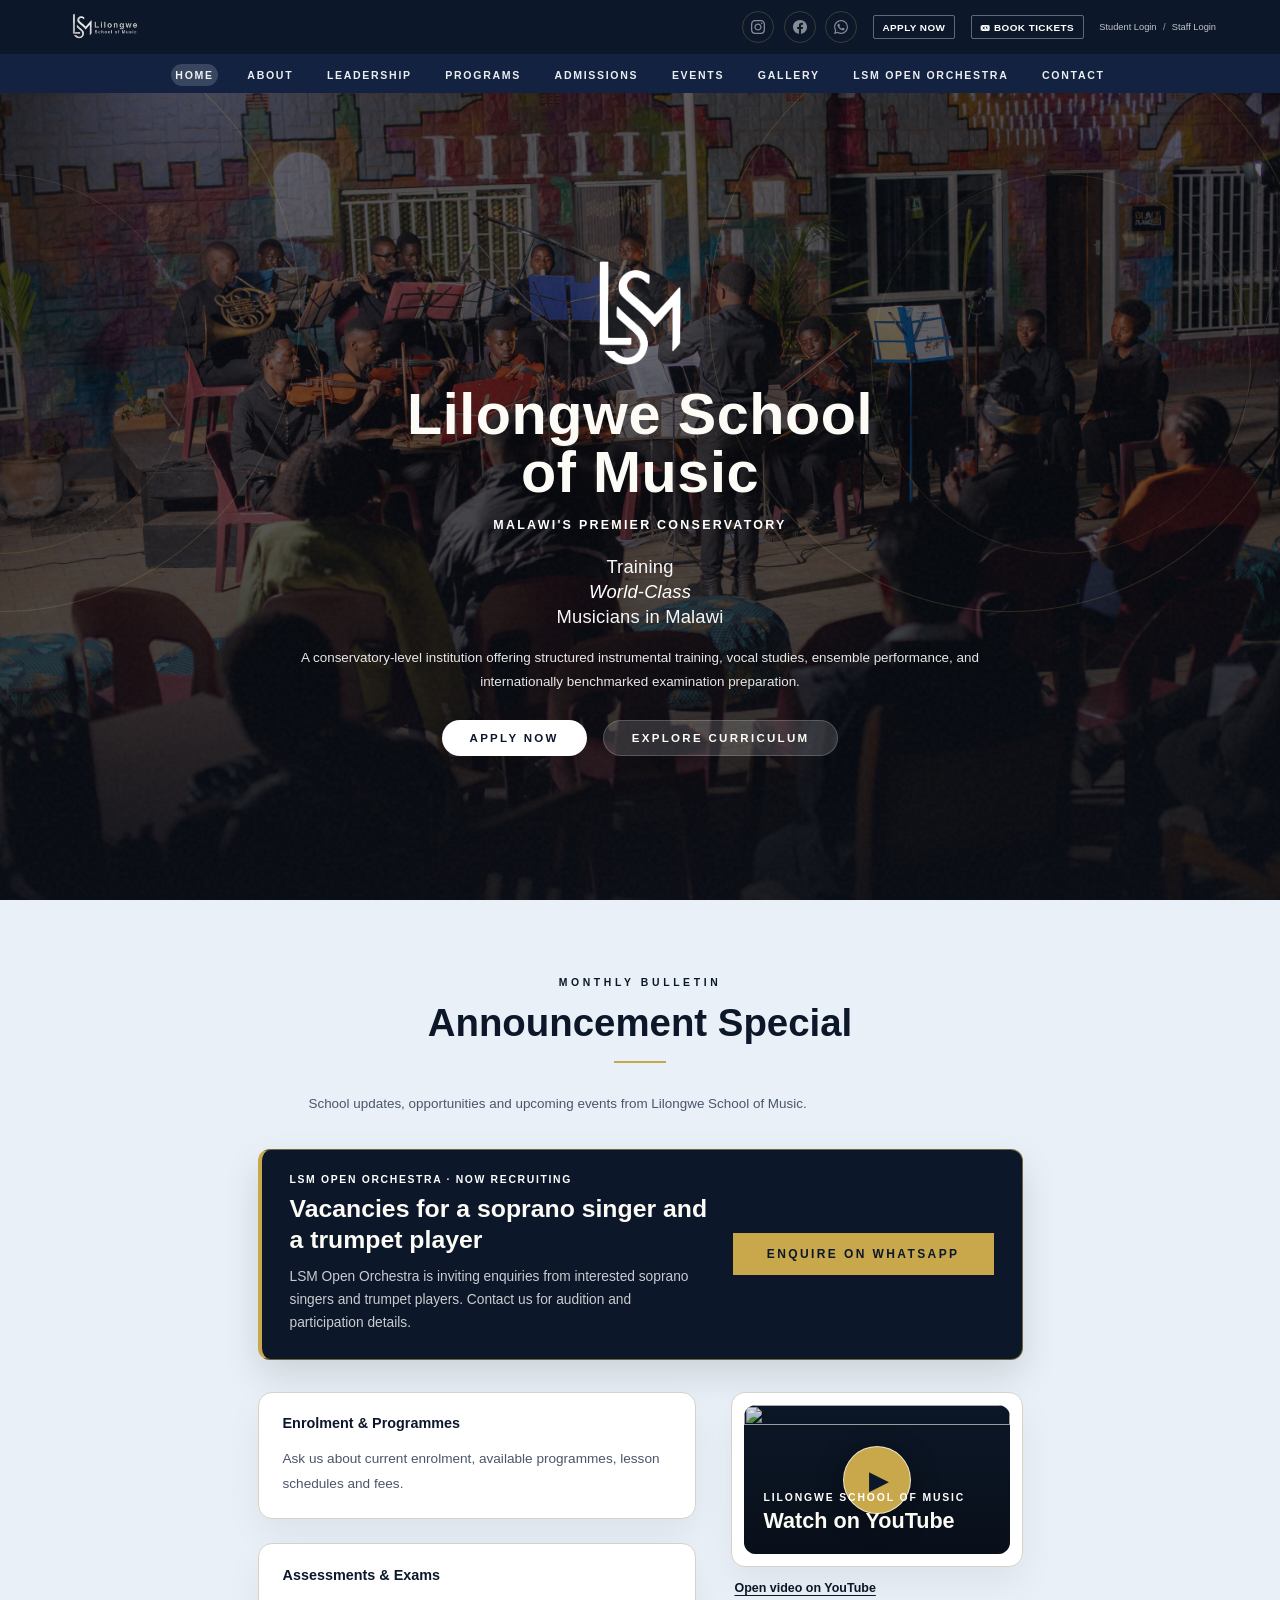
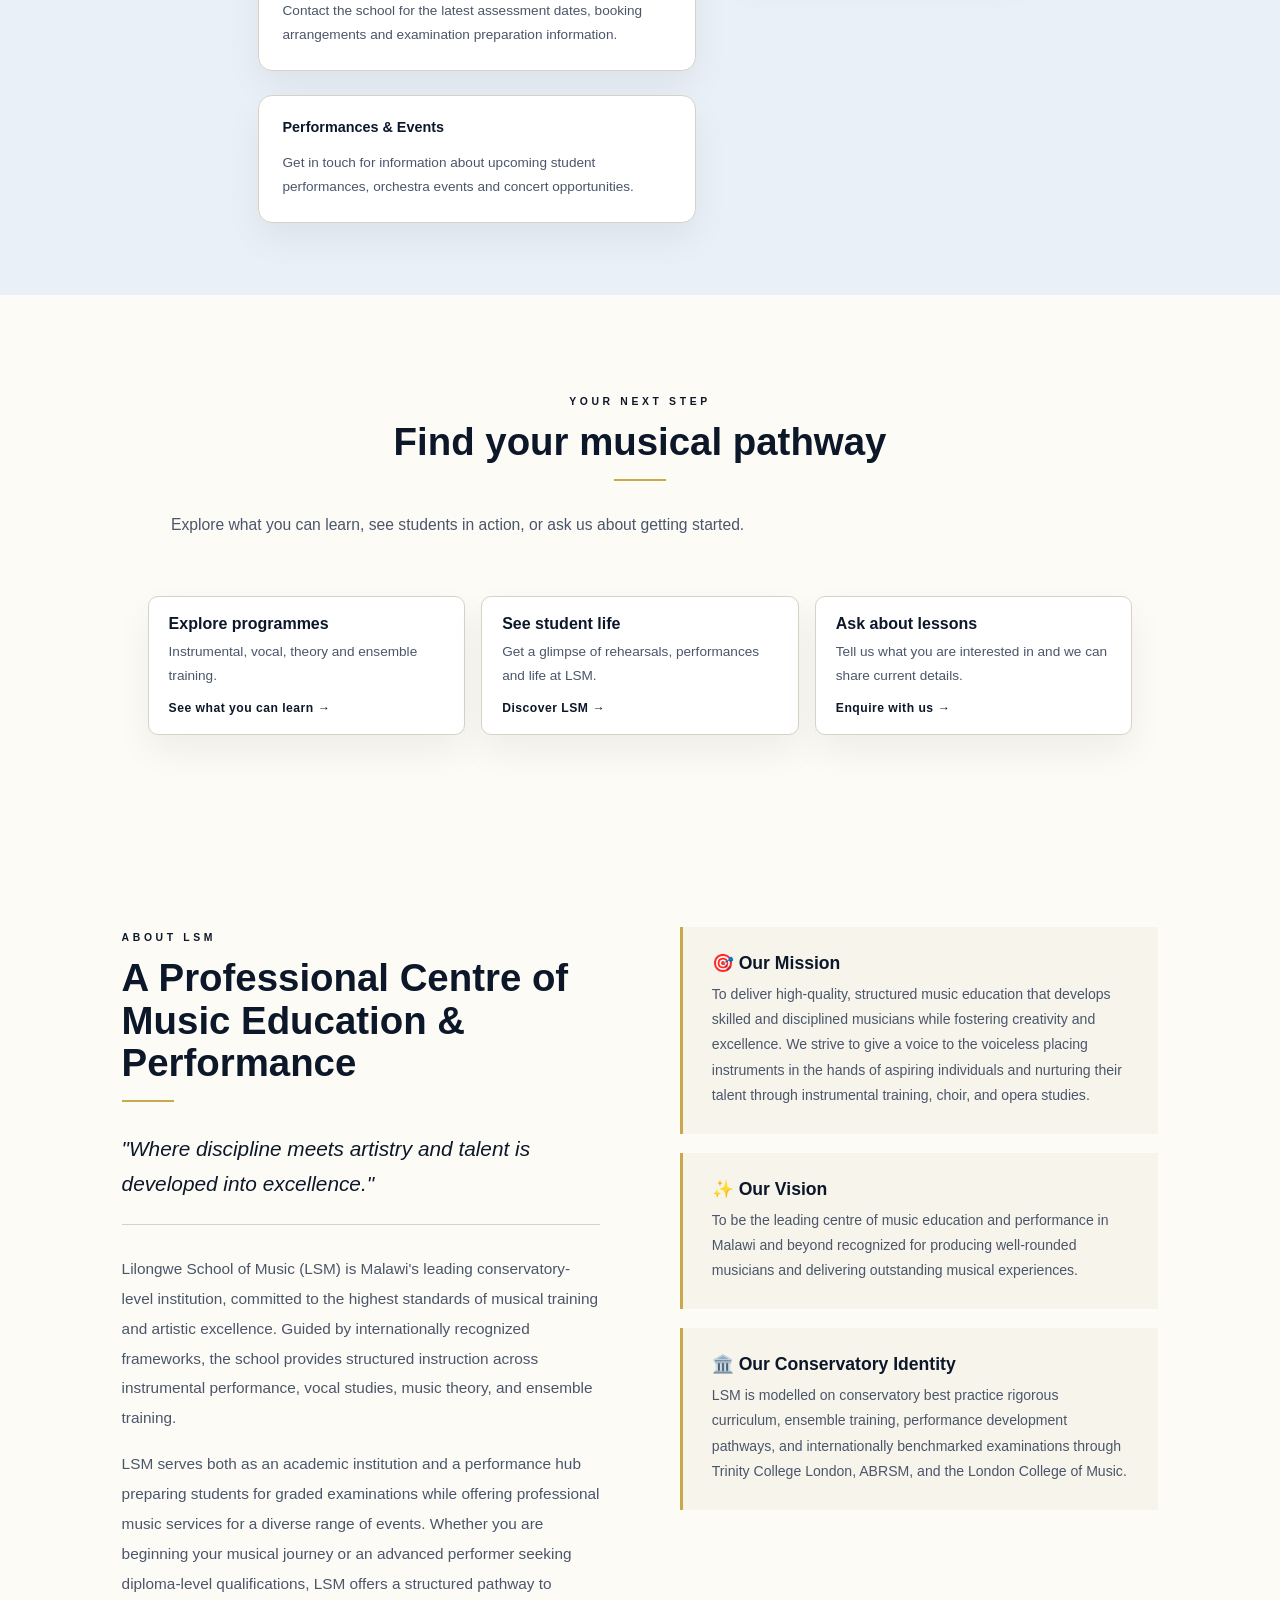
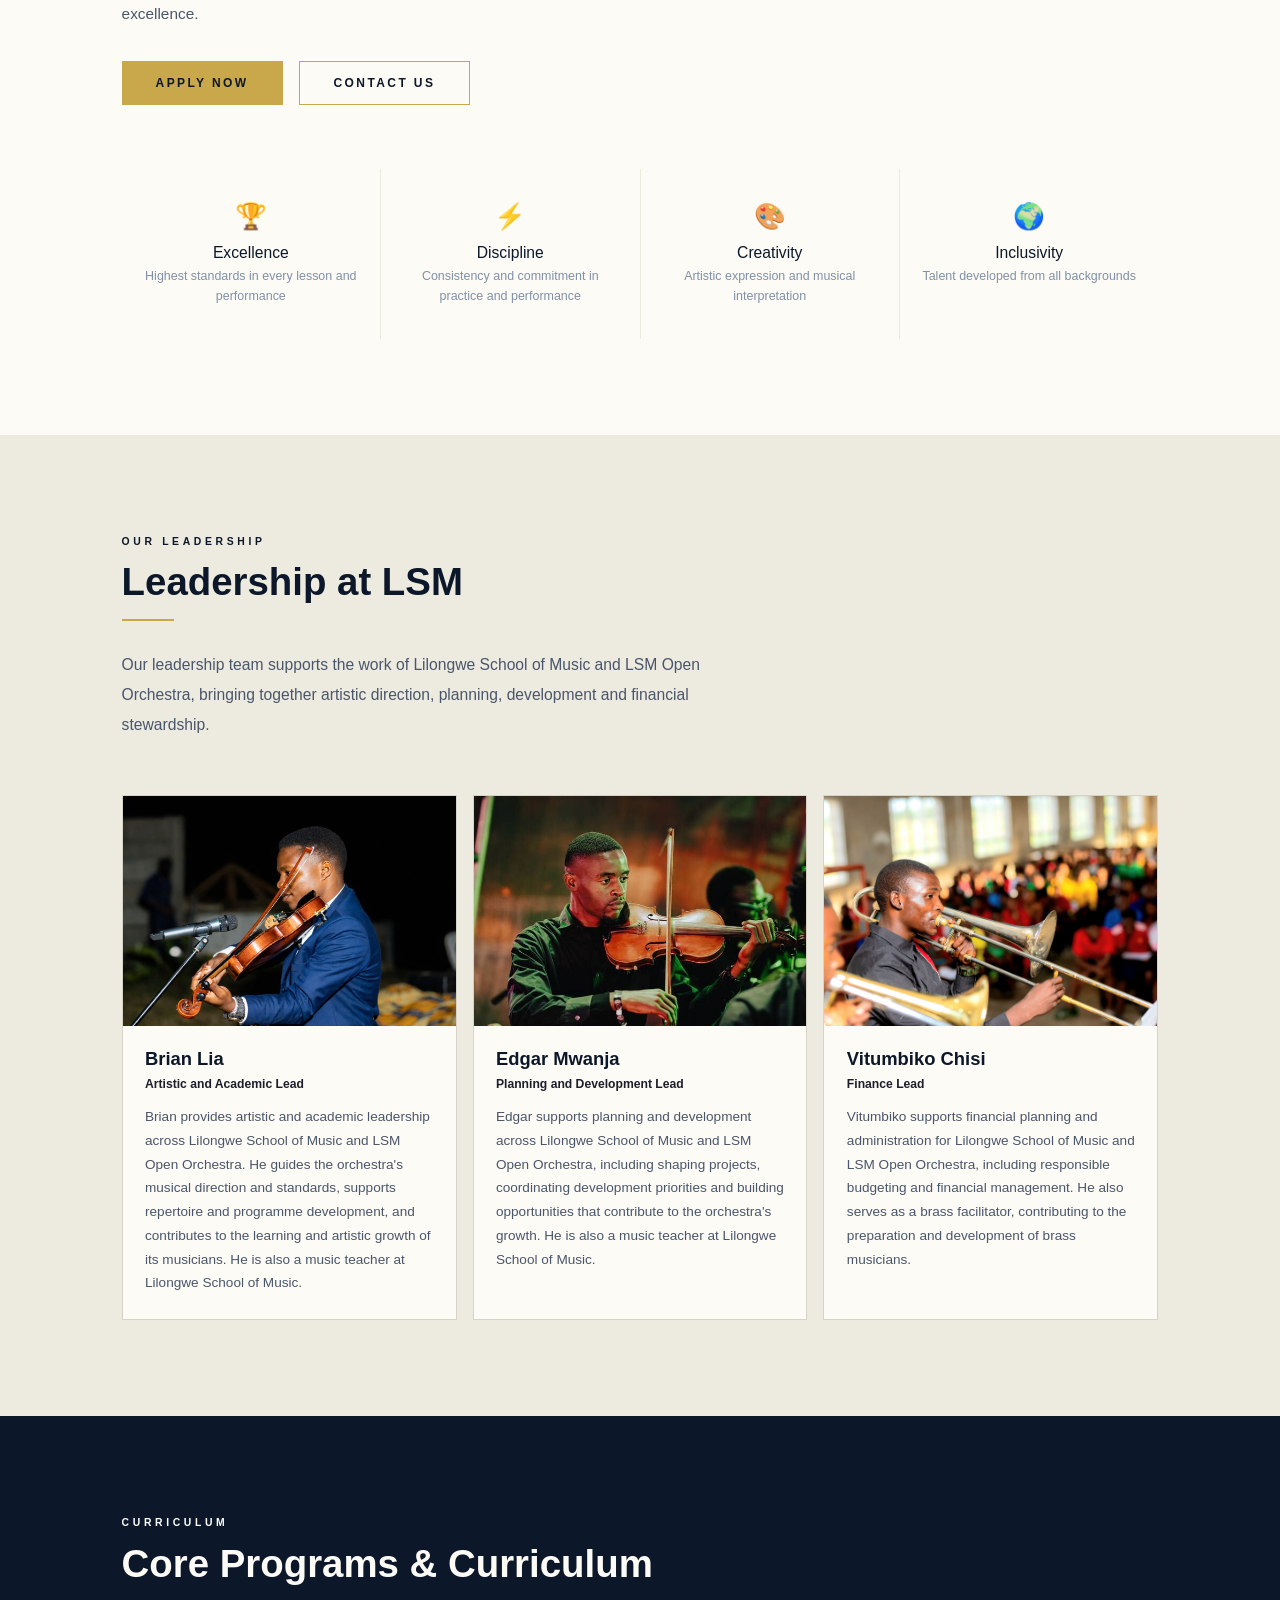
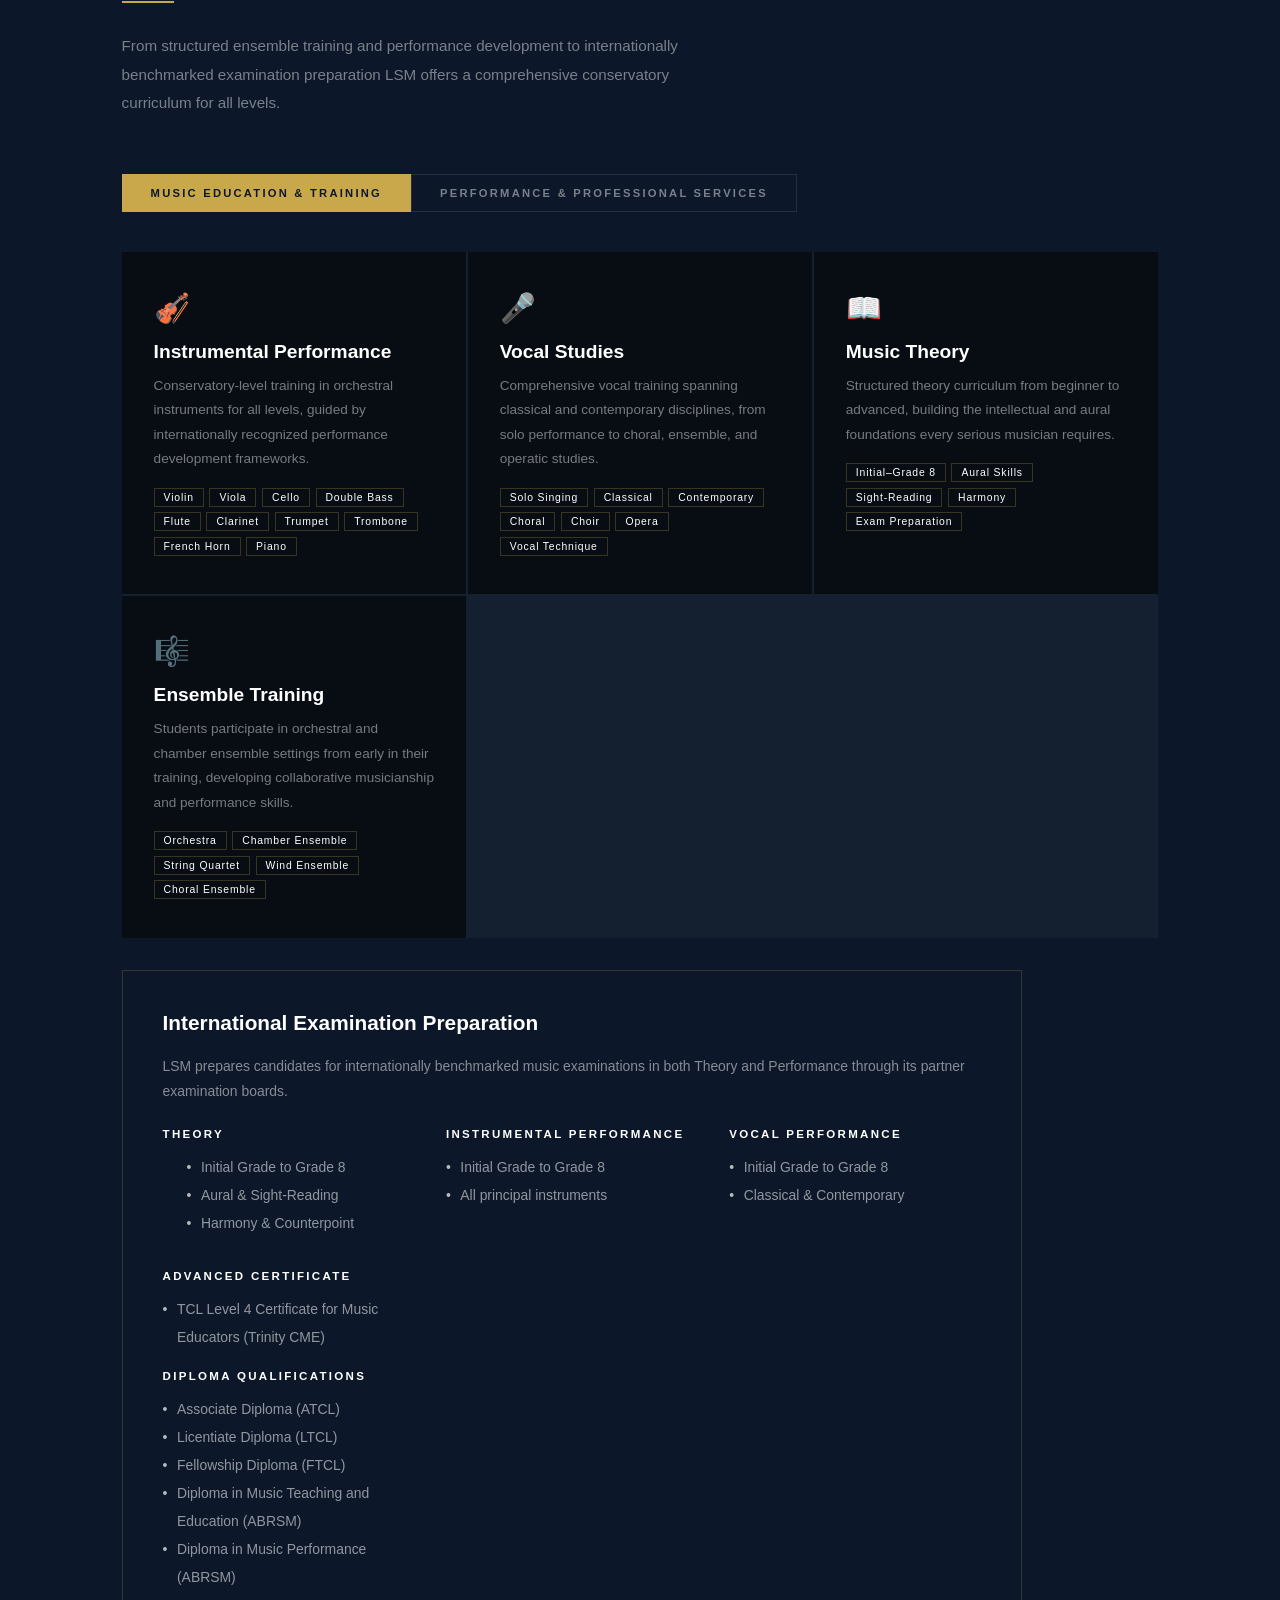
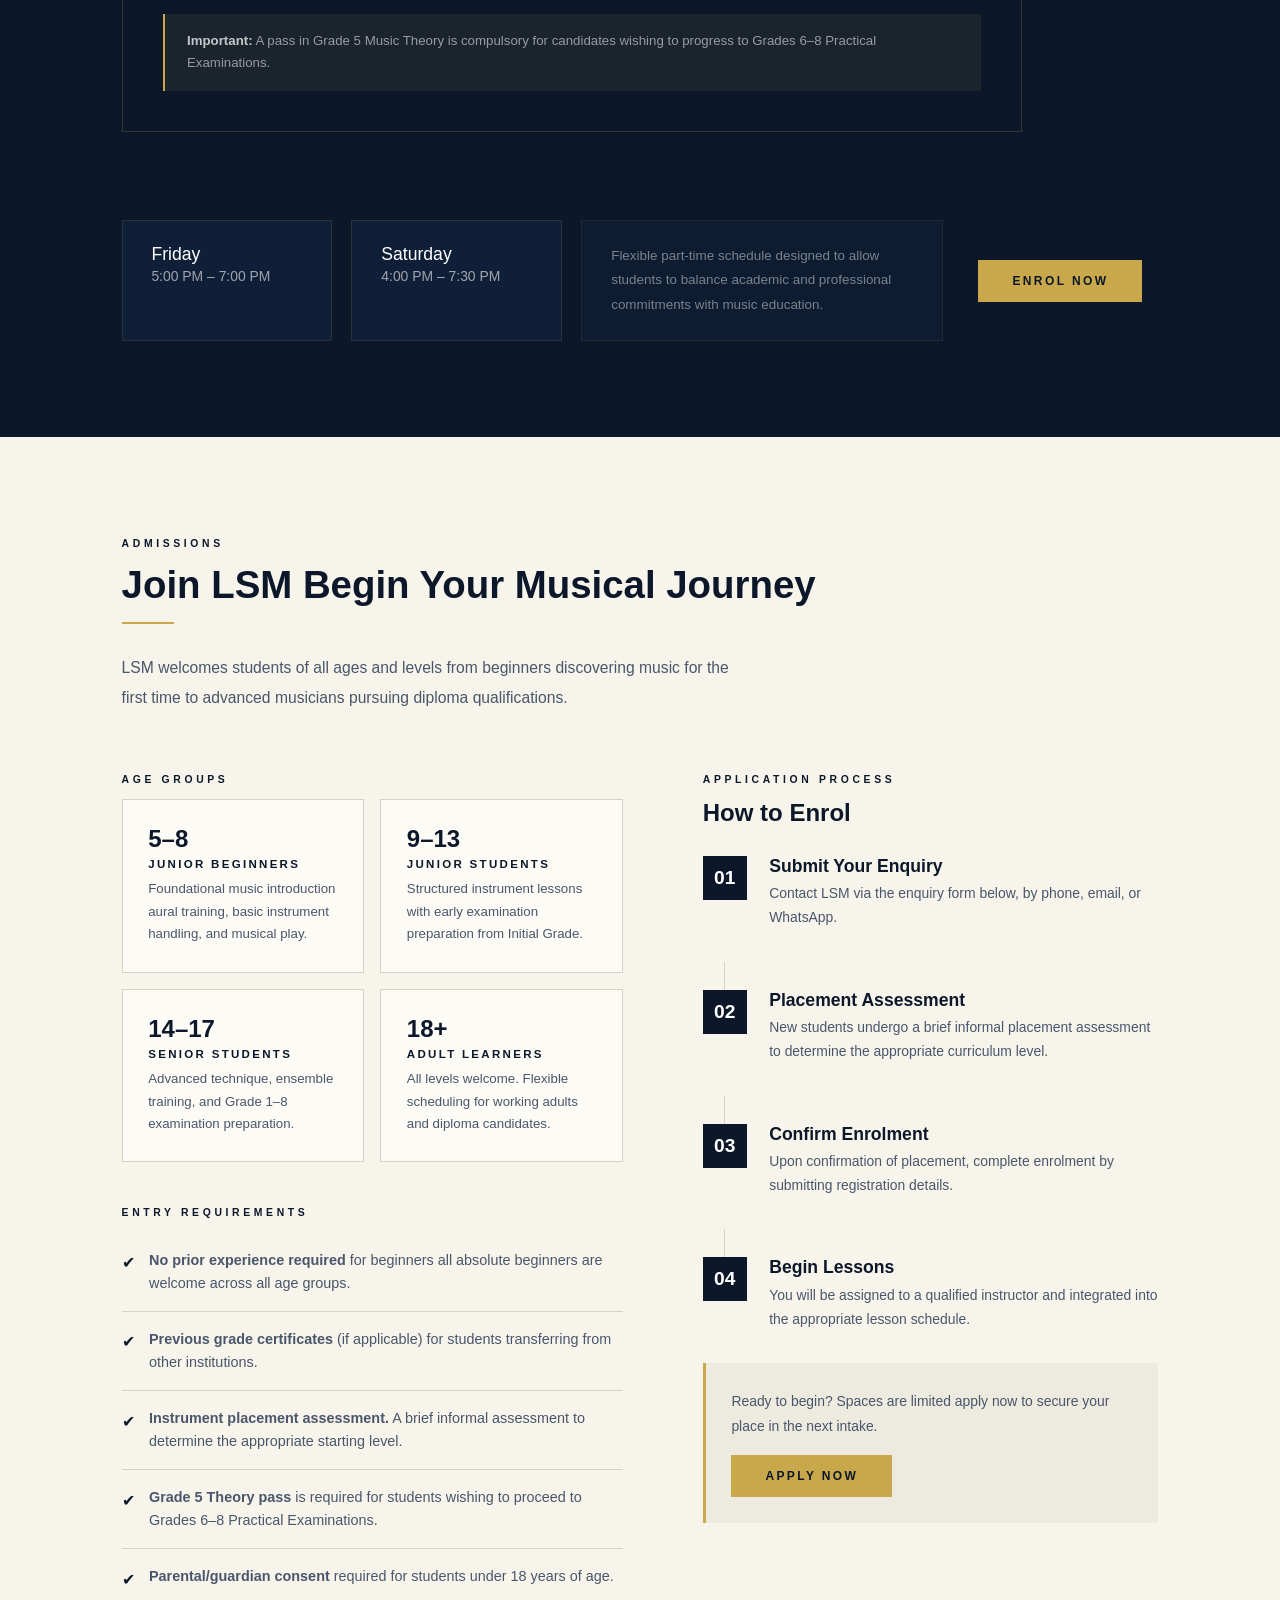
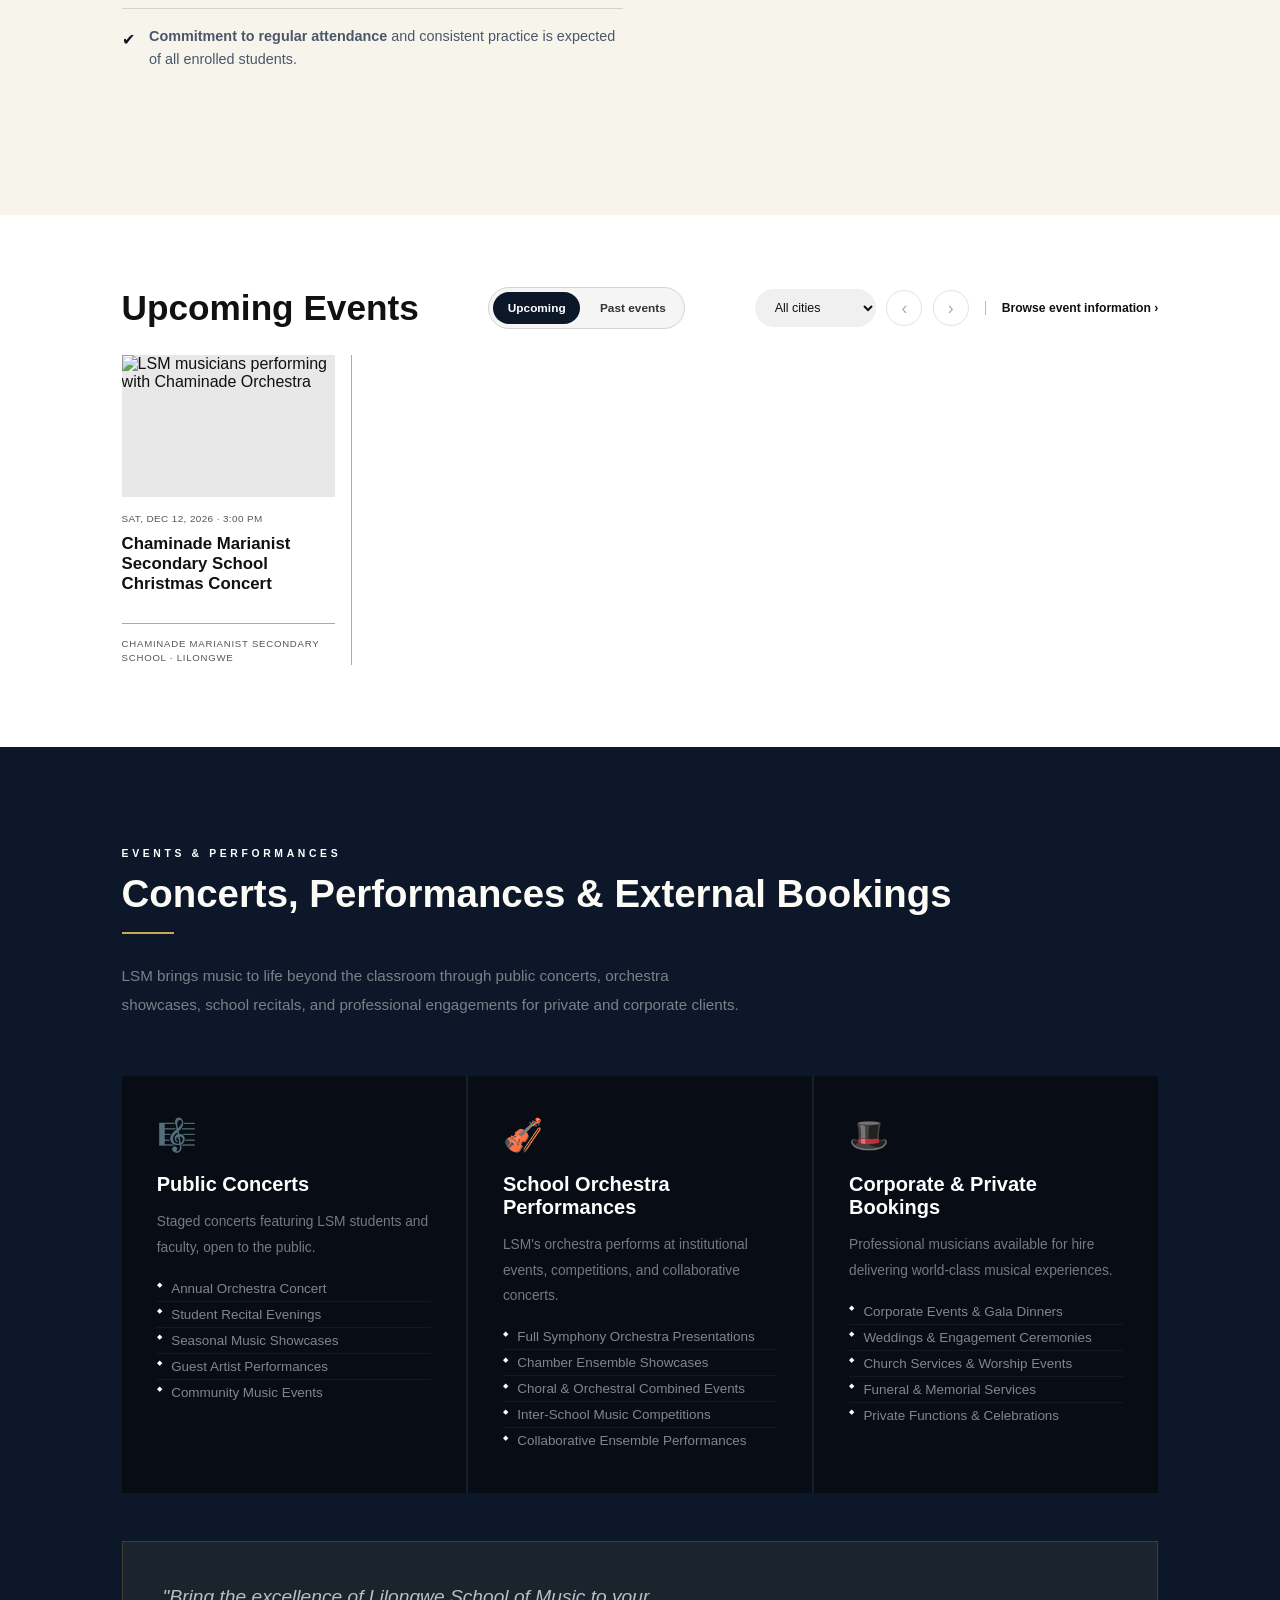
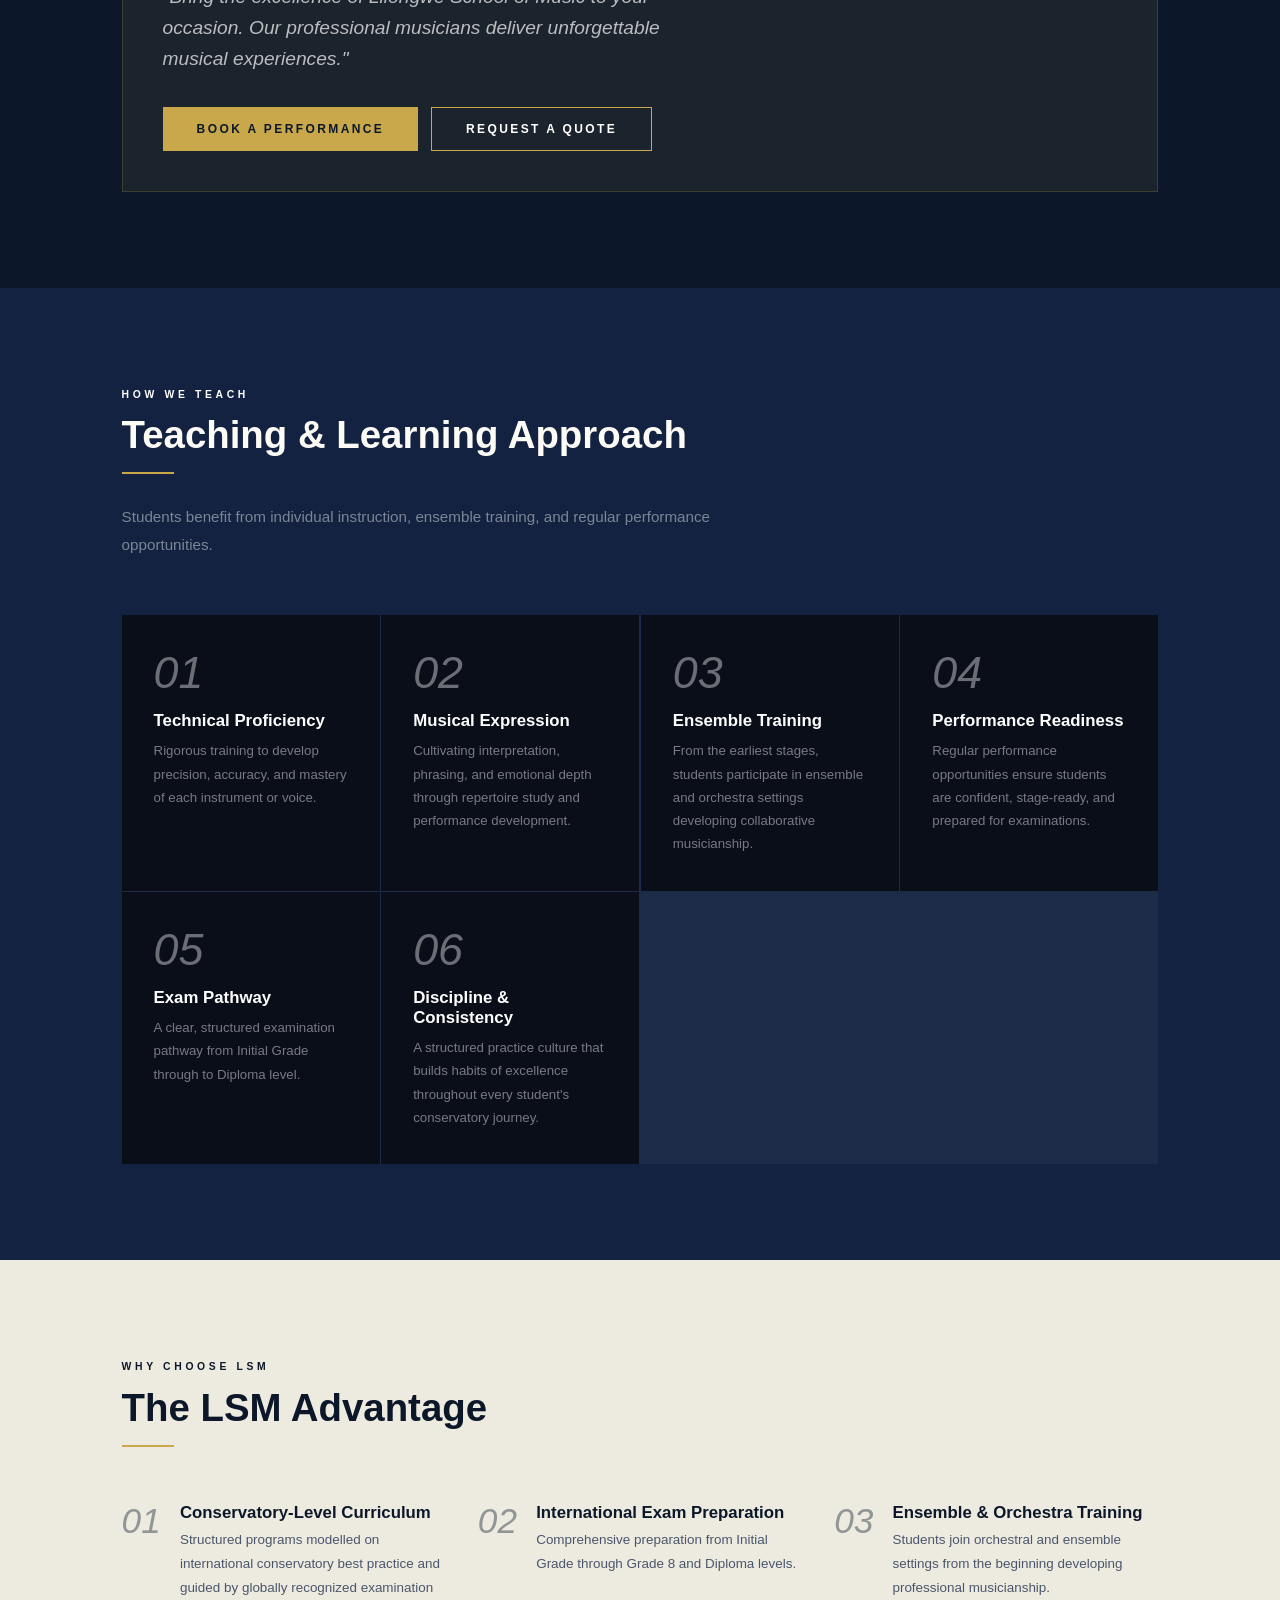
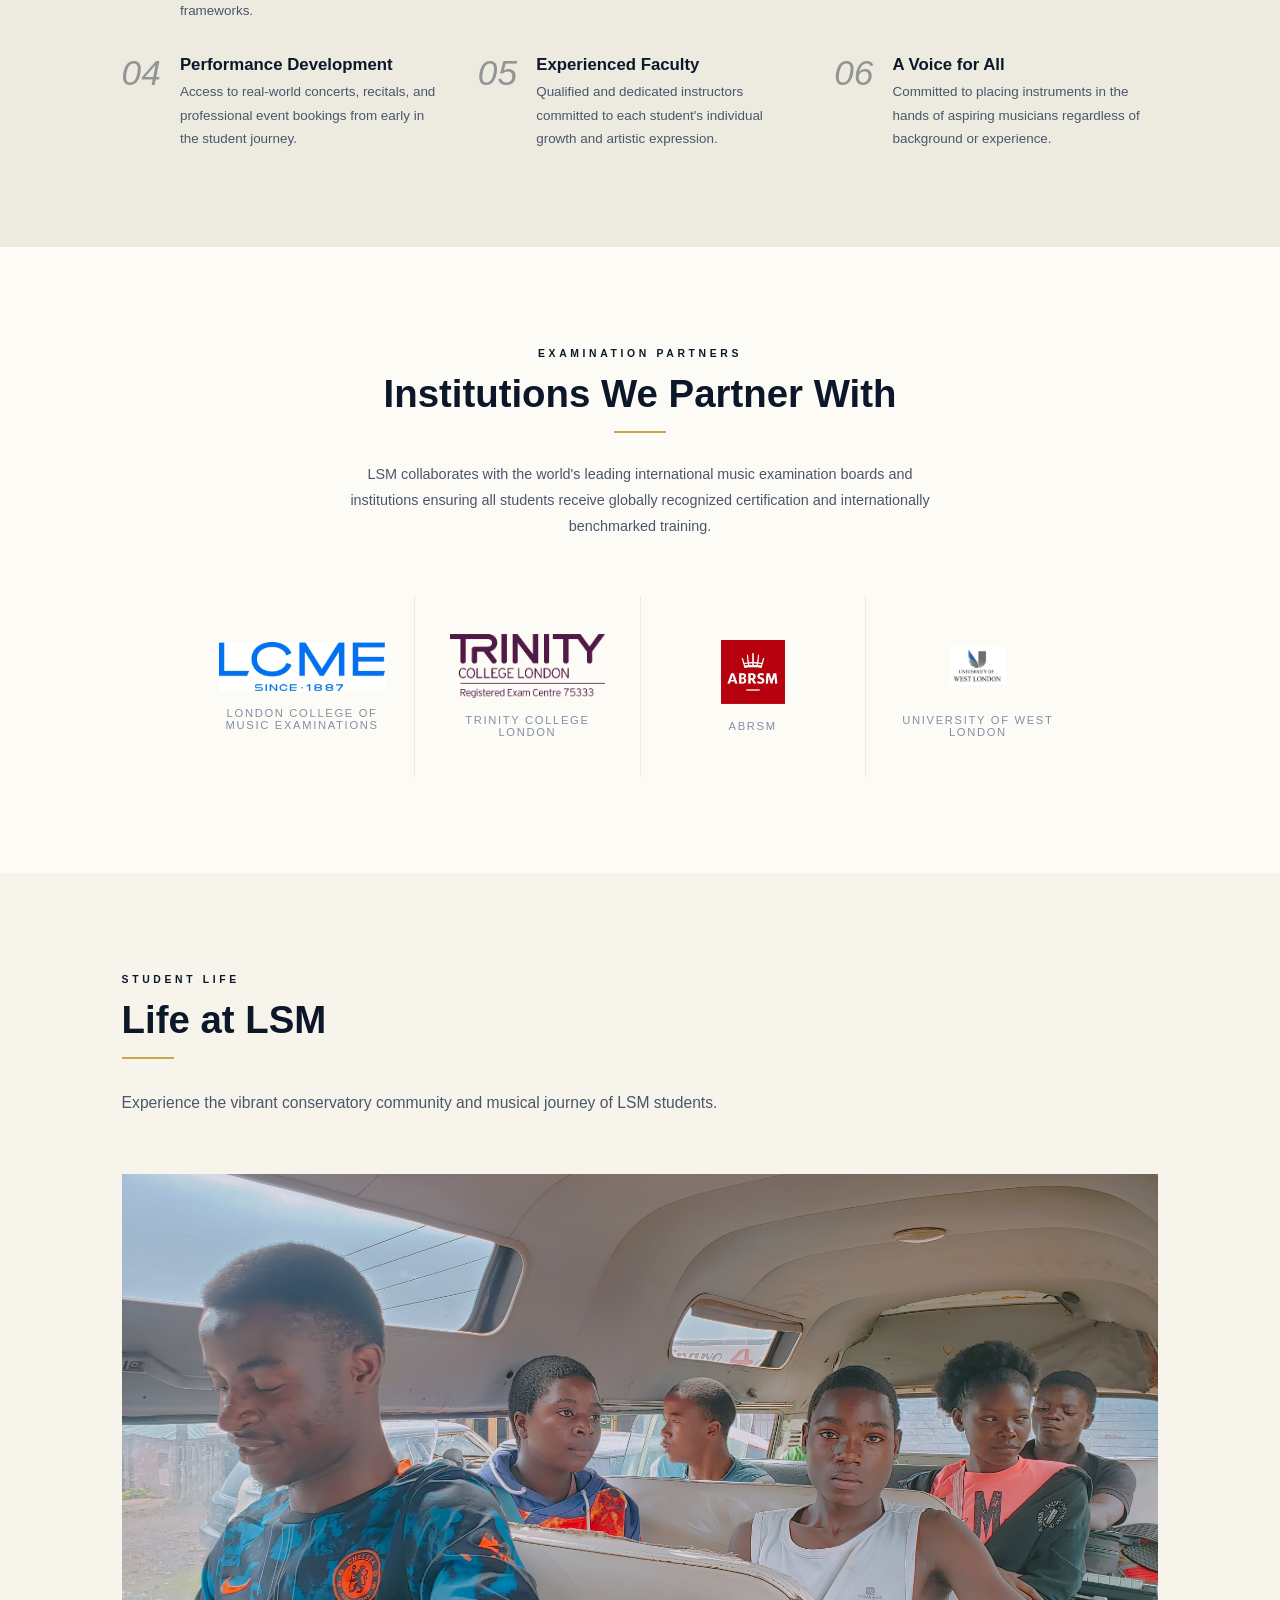
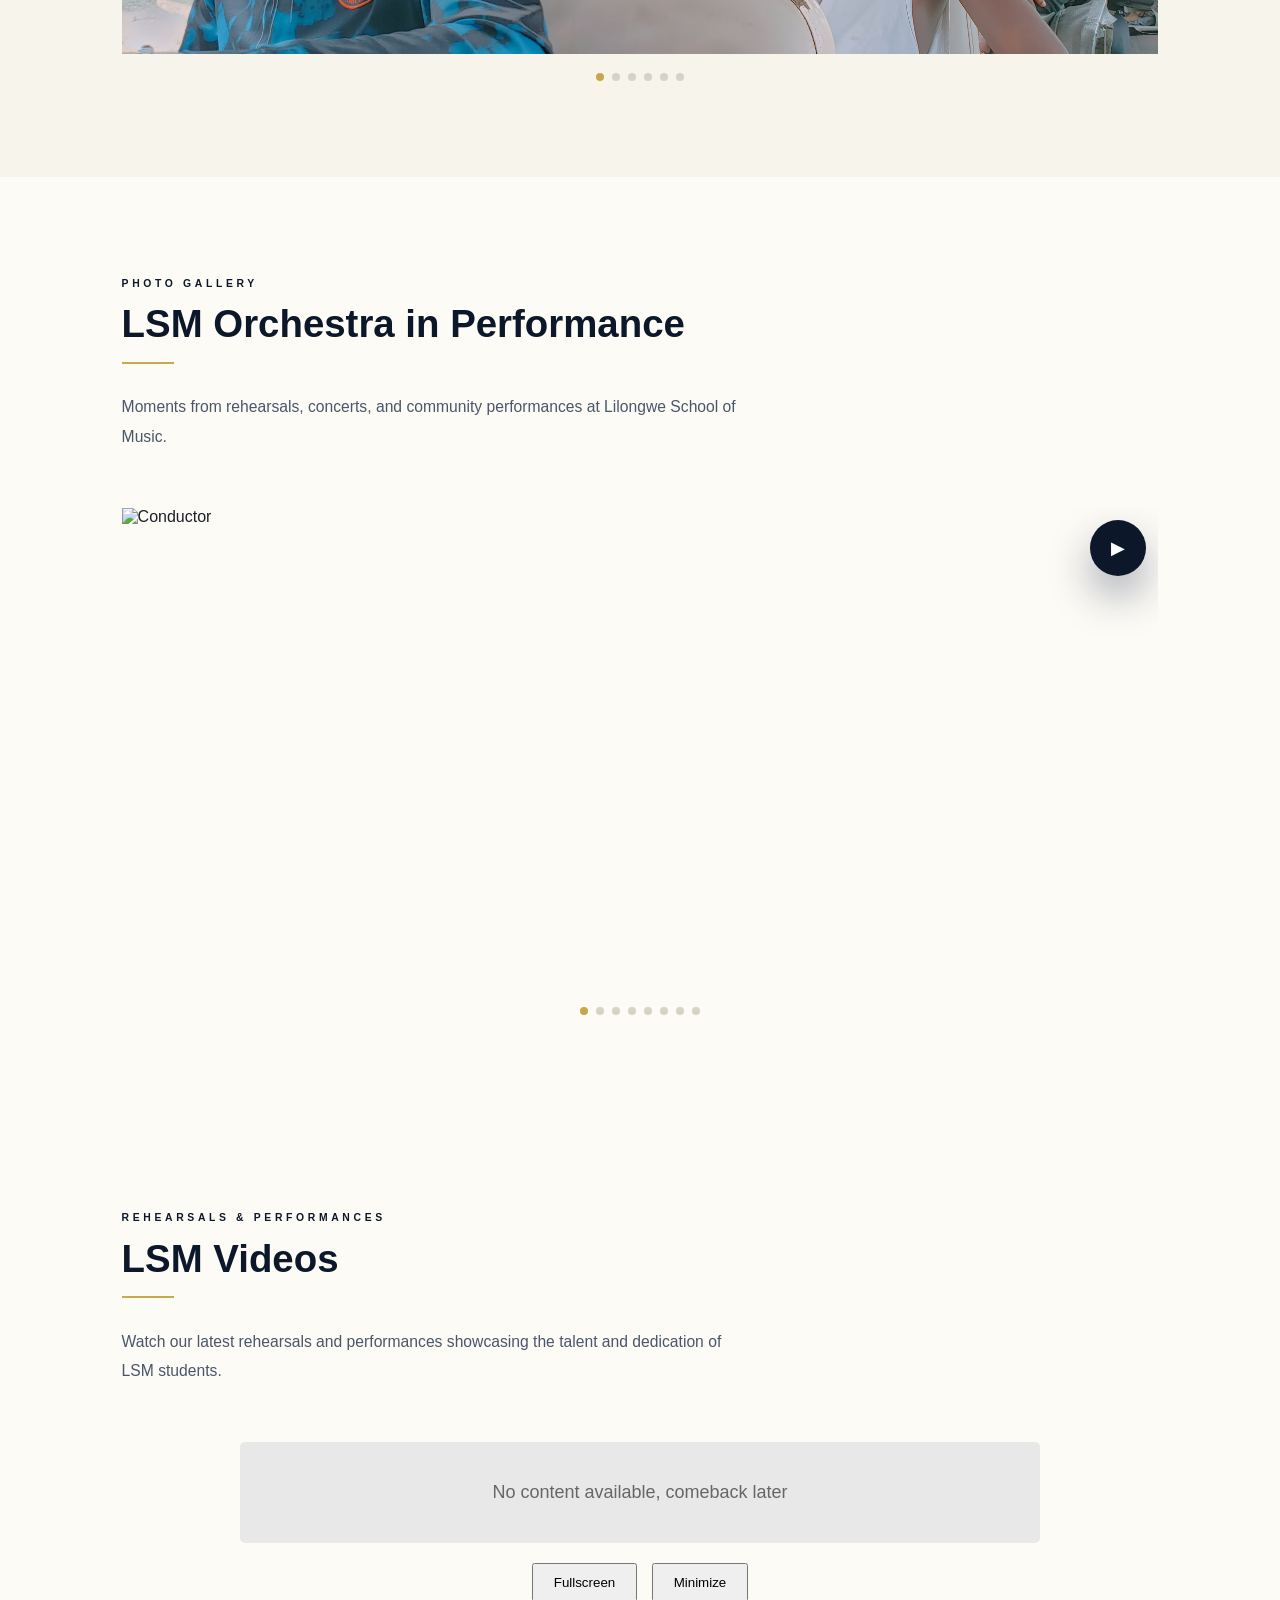
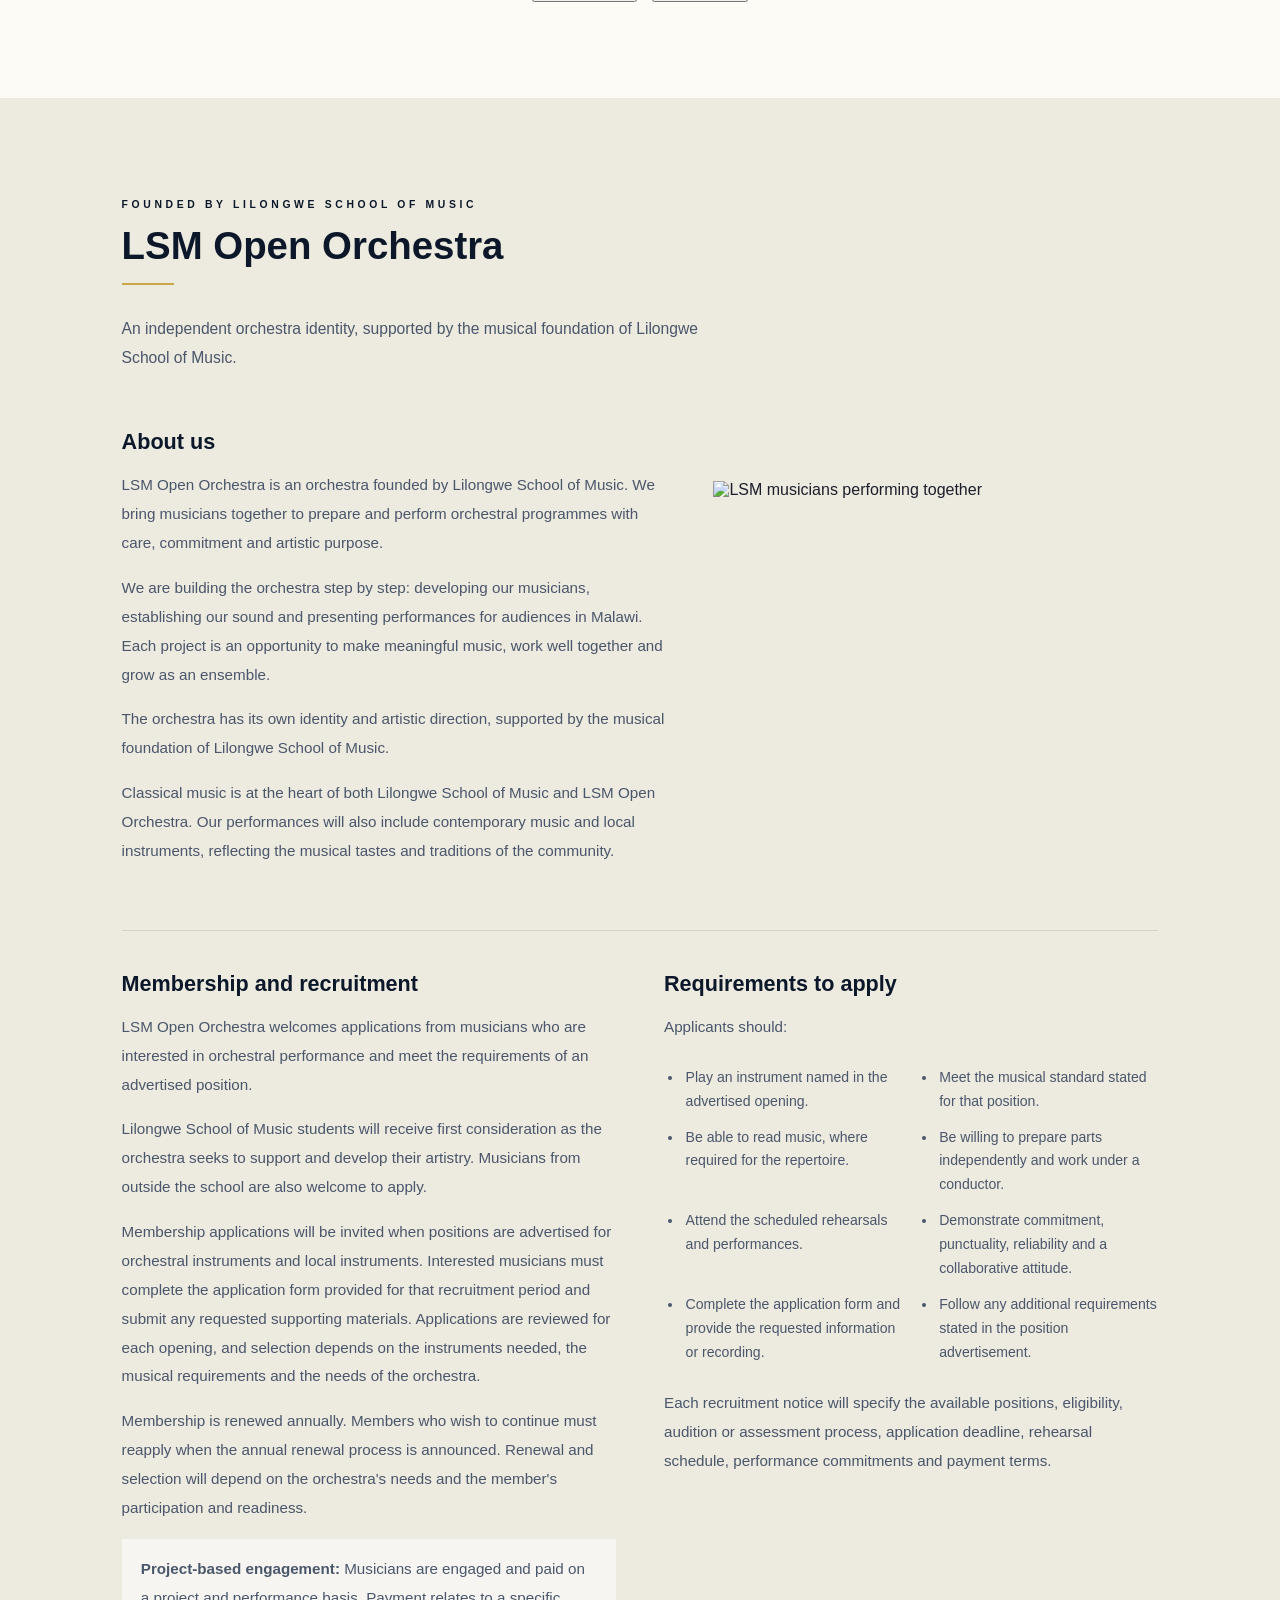
==== commit 768a8e59: "update website content" ====
--- a/index.html
+++ b/index.html
@@ -25,14 +25,6 @@
 <!-- GEO -->
 <meta name="geo.region" content="MW">
 <meta name="geo.placename" content="Lilongwe">
-
-<!-- Fonts -->
-<link rel="preconnect" href="https://fonts.googleapis.com">
-<link rel="preconnect" href="https://fonts.gstatic.com" crossorigin>
-<link href="https://fonts.googleapis.com/css2?family=Poppins:wght@300;400;500;600;700;800&display=swap" rel="stylesheet">
-<link rel="stylesheet" href="styles.css">
-<link rel="stylesheet" href="portal.css">
-<link rel="stylesheet" href="videos.css">
 
 <!-- Structured Data -->
 <script type="application/ld+json">
@@ -50,59 +42,799 @@
   }
 }
 </script>
+<style>
+/* ──────────────── TOKENS ──────────────── */
+:root {
+  --ink: #080c14;
+  --navy: #0c1829;
+  --cobalt: #122240;
+  --blue: #1a3561;
+  --steel: #2b4d8f;
+  --gold: #c8a84b;
+  --gold2: #dfc06a;
+  --gold3: #f0d99a;
+  --cream: #f7f4ec;
+  --off: #edeae0;
+  --mist: #d6d2c6;
+  --text: #1c1e2a;
+  --mid: #4a566a;
+  --light: #8090a6;
+  --white: #fdfbf6;
+  --ff-display: Arial, sans-serif;
+  --ff-body: Arial, sans-serif;
+  --ease: cubic-bezier(.4,0,.2,1);
+}
+/* ──────────────── RESET ──────────────── */
+*, *::before, *::after { margin:0; padding:0; box-sizing:border-box; }
+html { scroll-behavior:smooth; font-size:16px; }
+body { font-family:var(--ff-body); background:var(--white); color:var(--text); overflow-x:hidden; }
+img { display:block; max-width:100%; }
+a { text-decoration:none; }
+button { font-family:var(--ff-body); cursor:pointer; }
+@view-transition { navigation:auto; }
+::view-transition-old(root) { animation:home-page-fade-out .18s ease-out both; }
+::view-transition-new(root) { animation:home-page-fade-in .42s ease-out both; }
+@keyframes home-page-fade-out { to { opacity:0; } }
+@keyframes home-page-fade-in { from { opacity:0; } to { opacity:1; } }
+@media(prefers-reduced-motion:reduce){
+  ::view-transition-old(root), ::view-transition-new(root) { animation:none; }
+}
+
+/* ──────────────── SCROLL BAR ──────────────── */
+html { scrollbar-width:thin; scrollbar-color:transparent transparent; }
+html.scrollbar-visible { scrollbar-color:rgba(12,24,41,.55) transparent; }
+html::-webkit-scrollbar { width:7px; height:7px; }
+html::-webkit-scrollbar-track { background:transparent; }
+html::-webkit-scrollbar-thumb { border-radius:999px; background:transparent; }
+html.scrollbar-visible::-webkit-scrollbar-thumb { background:rgba(12,24,41,.55); }
+@media(max-width:600px){
+  html { scrollbar-width:none; }
+  html::-webkit-scrollbar { display:none; width:0; height:0; }
+}
+
+/* ──────────────── UTILITY ──────────────── */
+.container { max-width:1200px; margin:0 auto; padding:0 5%; }
+.sr-only { position:absolute; width:1px; height:1px; overflow:hidden; clip:rect(0,0,0,0); }
+.tag-label { display:inline-block; font-family:var(--ff-body); font-size:.65rem; font-weight:600; letter-spacing:.35em; text-transform:uppercase; color:var(--navy); margin-bottom:.9rem; }
+#programs .tag-label, #events .tag-label, #approach .tag-label { color:#fff; }
+.section-title { font-family:var(--ff-display); font-size:clamp(2rem,3vw,2.4rem); font-weight:600; line-height:1.1; color:var(--navy); margin-bottom:1rem; }
+.section-title.light { color:var(--white); }
+.gold-rule { width:52px; height:2px; background:var(--gold); margin-bottom:1.8rem; }
+.gold-rule.centered { margin-left:auto; margin-right:auto; }
+
+/* ──────────────── BUTTONS ──────────────── */
+.btn { display:inline-flex; align-items:center; gap:.5rem; padding:14px 34px; font-family:var(--ff-body); font-size:.75rem; font-weight:600; letter-spacing:.2em; text-transform:uppercase; transition:all .28s var(--ease); border:none; cursor:pointer; position:relative; overflow:hidden; }
+.btn::after { content:''; position:absolute; inset:0; opacity:0; background:rgba(255,255,255,.12); transition:opacity .25s; }
+.btn:hover::after { opacity:1; }
+.btn-gold { background:var(--gold); color:var(--navy); }
+.btn-gold:hover { background:var(--gold2); transform:translateY(-2px); box-shadow:0 8px 28px rgba(200,168,75,.35); }
+.btn-outline-gold { background:transparent; color:var(--navy); border:1.5px solid var(--gold); }
+.btn-outline-gold:hover { background:var(--gold); color:var(--navy); transform:translateY(-2px); }
+.btn-outline-white { background:transparent; color:var(--white); border:1.5px solid rgba(255,255,255,.45); }
+.btn-outline-white:hover { border-color:#fff; color:#fff; }
+.btn-navy { background:var(--navy); color:#fff; }
+.btn-navy:hover { background:var(--blue); transform:translateY(-2px); }
+.btn-sm { padding:10px 24px; font-size:.7rem; }
+
+/* ──────────────── REVEAL ──────────────── */
+.reveal { opacity:0; transform:translateY(32px); transition:opacity .75s var(--ease), transform .75s var(--ease); }
+.reveal.visible { opacity:1; transform:none; }
+.reveal-delay-1 { transition-delay:.1s; }
+.reveal-delay-2 { transition-delay:.2s; }
+.reveal-delay-3 { transition-delay:.3s; }
+
+/* ═══════════════════════════════════════════════
+   NAVIGATION
+═══════════════════════════════════════════════ */
+#topbar { position:fixed; top:0; left:0; right:0; z-index:200; height:54px; background:var(--navy); transition:background .3s, box-shadow .3s; }
+#topbar.scrolled { box-shadow:0 4px 32px rgba(0,0,0,.5); }
+.top-row { display:flex; align-items:center; justify-content:space-between; height:54px; padding:0 5%; gap:1rem; }
+.nav-brand-group { display:flex; align-items:center; gap:.8rem; }
+.nav-brand { display:flex; align-items:center; gap:.9rem; cursor:pointer; }
+.nav-brand img { display:block; width:auto; max-width:150px; height:44px; object-fit:contain; }
+.top-actions { display:flex; align-items:center; justify-content:flex-end; gap:clamp(.5rem,1.2vw,1rem); }
+.top-actions .nav-social { order:0; }
+.top-link { padding:.34rem .55rem; border:1px solid rgba(255,255,255,.35); border-radius:2px; color:#fff; font-size:.62rem; font-weight:700; letter-spacing:.045em; text-transform:uppercase; white-space:nowrap; }
+.top-link:hover, .portal-links a:hover { color:#fff; }
+.top-apply { order:1; }
+.top-tickets { order:2; }
+.portal-links { order:3; display:flex; align-items:center; gap:.4rem; color:rgba(255,255,255,.6); font-size:.58rem; white-space:nowrap; }
+.portal-links a { color:rgba(255,255,255,.75); }
+.desktop-nav { display:flex; align-items:center; justify-content:center; min-height:39px; margin-top:54px; padding:0 1rem; background:var(--cobalt); }
+.nav-menu { display:flex; align-items:center; justify-content:center; gap:clamp(1rem,2vw,2rem); width:100%; list-style:none; }
+.nav-menu a { color:rgba(255,255,255,.92); font-size:.66rem; font-weight:700; letter-spacing:.16em; text-transform:uppercase; transition:color .25s, background .25s; padding:5px 4px; position:relative; white-space:nowrap; }
+.nav-menu a::after { content:''; position:absolute; bottom:-2px; left:0; right:0; height:1px; background:var(--gold); transform:scaleX(0); transition:transform .25s; }
+.nav-menu a:hover { color:#fff; }
+.nav-menu a:hover::after { transform:scaleX(1); }
+.nav-menu a[aria-current="page"] { border-radius:16px; background:rgba(255,255,255,.16); }
+.top-actions .nav-social { display:flex; align-items:center; gap:.6rem; }
+
+/* ── HAMBURGER ── */
+.hamburger { display:none; flex-direction:column; gap:5px; background:none; border:none; padding:8px; cursor:pointer; }
+.hamburger span { display:block; width:24px; height:2px; background:var(--gold); border-radius:2px; transition:.3s; }
+.hamburger.open span:nth-child(1) { transform:rotate(45deg) translate(5px,5px); }
+.hamburger.open span:nth-child(2) { opacity:0; }
+.hamburger.open span:nth-child(3) { transform:rotate(-45deg) translate(5px,-5px); }
+
+/* Social icons in nav */
+.nav-social { display:flex; align-items:center; gap:.6rem; }
+.nav-social a { display:flex; align-items:center; justify-content:center; width:32px; height:32px; border:1px solid rgba(200,168,75,.25); border-radius:50%; color:rgba(255,255,255,.5); transition:all .25s; }
+.nav-social a:hover { border-color:#fff; color:#fff; background:rgba(255,255,255,.08); }
+.nav-social a svg { width:14px; height:14px; fill:currentColor; }
+
+/* ── MOBILE NAV PANEL ── */
+.nav-mobile-panel {
+  position:fixed;
+  top:54px; left:0; right:0; bottom:0;
+  background:rgba(8,12,20,.97);
+  backdrop-filter:blur(20px);
+  z-index:199;
+  display:none;
+  flex-direction:column;
+  align-items:center;
+  justify-content:center;
+  gap:2rem;
+  overflow-y:auto;
+  padding:2rem 0;
+}
+.nav-mobile-panel.open { display:flex; }
+.nav-mobile-panel a { color:rgba(255,255,255,.75); font-family:var(--ff-display); font-size:1.8rem; font-weight:500; letter-spacing:.05em; transition:color .25s; }
+.nav-mobile-panel a:hover { color:#fff; }
+.mobile-social { display:flex; gap:1rem; margin-top:.5rem; }
+.mobile-social a { display:flex; align-items:center; justify-content:center; width:42px; height:42px; border:1px solid rgba(200,168,75,.3); border-radius:50%; color:rgba(255,255,255,.6); }
+.mobile-social a:hover { border-color:#fff; color:#fff; }
+.mobile-social a svg { width:18px; height:18px; fill:currentColor; }
+
+@media(max-width:900px){
+  .desktop-nav { display:none; }
+  .top-actions .nav-social { display:flex; }
+  .top-link, .portal-links { display:none; }
+  .hamburger { display:flex; }
+}
+@media(max-width:600px){
+  .top-row { gap:.4rem; padding-right:4%; padding-left:4%; }
+  .top-actions { gap:.4rem; }
+  .nav-brand img { max-width:110px; }
+  .nav-social { gap:.3rem; }
+  .nav-social a { width:28px; height:28px; }
+}
+@media(max-width:360px){
+  .nav-brand img { max-width:85px; }
+  .nav-social { gap:.2rem; }
+  .nav-social a { width:24px; height:24px; }
+  .nav-social a svg { width:12px; height:12px; }
+  .hamburger { padding:4px; }
+  .hamburger span { width:20px; }
+}
+
+/* ═══════════════════════════════════════════════
+   HERO
+═══════════════════════════════════════════════ */
+#home { min-height:calc(100vh - 93px); position:relative; display:flex; align-items:center; overflow:hidden; background:var(--ink); }
+.hero-bg { position:absolute; inset:0; background:url('Images/Background 186.jpg') center/cover no-repeat; opacity:1; filter:none; transform:none; }
+.hero-bg::after { content:''; position:absolute; inset:0; background:rgba(8,12,20,.23); }
+.hero-overlay { position:absolute; inset:0; background:linear-gradient(to bottom,rgba(8,12,20,.43) 0%,rgba(8,12,20,.53) 48%,rgba(8,12,20,.89) 100%); }
+.hero-grain { position:absolute; inset:0; opacity:.04; background-image:url("data:image/svg+xml,%3Csvg viewBox='0 0 200 200' xmlns='http://www.w3.org/2000/svg'%3E%3Cfilter id='n'%3E%3CfeTurbulence type='fractalNoise' baseFrequency='0.9' numOctaves='4' stitchTiles='stitch'/%3E%3C/filter%3E%3Crect width='100%25' height='100%25' filter='url(%23n)'/%3E%3C/svg%3E"); }
+.hero-deco { position:absolute; top:0; right:0; width:45%; height:100%; pointer-events:none; overflow:hidden; }
+.hero-deco::before { content:''; position:absolute; top:-10%; right:-5%; width:600px; height:600px; border:1px solid rgba(223,192,106,.16); border-radius:50%; transform:rotate(-20deg); }
+.hero-deco::after { content:''; position:absolute; top:10%; right:5%; width:380px; height:380px; border:1px solid rgba(223,192,106,.12); border-radius:50%; }
+.hero-deco-left { right:auto; left:0; }
+.hero-deco-left::before { right:auto; left:-300px; }
+.hero-deco-left::after { right:auto; left:-190px; }
+.hero-content { position:relative; z-index:2; width:100%; padding:60px 24px 36px; display:block; max-width:900px; margin:0 auto; text-align:center; }
+.hero-left { max-width:800px; margin:0 auto; }
+.hero-monogram { display:block; width:auto; height:clamp(72px,10vw,104px); margin:0 auto 1.2rem; object-fit:contain; filter:brightness(0) invert(1) drop-shadow(0 5px 18px rgba(255,255,255,.22)); animation:hero-monogram-float 7s ease-in-out infinite; }
+@keyframes hero-monogram-float { 0%,100% { transform:translateY(0) rotate(-1deg); } 50% { transform:translateY(-8px) rotate(1deg); } }
+.hero-title { font-family:var(--ff-body); font-size:clamp(2.8rem,5vw,3.6rem); font-weight:800; line-height:1.02; color:var(--white); margin:0 auto .9rem; letter-spacing:.01em; text-shadow:0 24px 48px rgba(0,0,0,.35); }
+.hero-title em { font-style:italic; color:#fff; }
+.hero-tagline { margin:0 auto 1.25rem; color:#fff; font-size:.78rem; font-weight:600; letter-spacing:.18em; line-height:1.5; text-transform:uppercase; }
+.hero-subtitle { font-family:var(--ff-body); font-size:clamp(1.05rem,2vw,1.15rem); font-weight:500; line-height:1.35; color:rgba(255,255,255,.96); margin-bottom:1rem; letter-spacing:.01em; }
+.hero-subtitle em { font-style:italic; color:#fff; }
+.hero-sub { font-size:.84rem; color:rgba(255,255,255,.9); line-height:1.8; max-width:680px; font-weight:400; margin:0 auto 1.6rem; }
+.hero-actions { display:flex; justify-content:center; gap:1rem; flex-wrap:wrap; }
+.hero-actions .btn { padding:11px 28px; font-size:.72rem; box-shadow:0 18px 32px rgba(0,0,0,.18); border-radius:999px; }
+.hero-actions .btn-gold { background:#fff; color:var(--navy); }
+.hero-actions .btn-outline-white { background:rgba(255,255,255,.14); color:var(--white); border-color:rgba(255,255,255,.18); }
+.hero-actions .btn-outline-white:hover { background:rgba(255,255,255,.2); color:var(--white); }
+.hero-actions .btn:hover { transform:translateY(-2px); }
+.hero-right { display:none; }
+.hero-stat-card { background:rgba(255,255,255,.04); border:1px solid rgba(200,168,75,.15); padding:1.5rem 1.8rem; backdrop-filter:blur(8px); transition:background .3s, border-color .3s; }
+.hero-stat-card:hover { background:rgba(26,53,97,.4); border-color:rgba(200,168,75,.35); }
+.hero-stat-card .num { font-family:var(--ff-display); font-size:2.4rem; font-weight:600; color:#fff; line-height:1; }
+.hero-stat-card .label { font-size:.75rem; color:rgba(255,255,255,.45); letter-spacing:.1em; margin-top:.3rem; }
+@media(max-width:600px){
+  #home { min-height:100vh; }
+  .hero-content { padding:86px 20px 40px; }
+  .hero-monogram { height:clamp(68px,19vw,84px); margin-bottom:1rem; }
+  .hero-title { font-size:clamp(2.5rem,11vw,3.2rem); }
+  .hero-tagline { margin-bottom:1rem; font-size:.72rem; letter-spacing:.14em; }
+  .hero-actions { gap:.7rem; }
+  .hero-actions .btn { padding:13px 24px; font-size:.68rem; }
+}
+@media(prefers-reduced-motion:reduce){
+  .hero-monogram { animation:none; }
+}
+
+/* ═══════════════════════════════════════════════
+   ANNOUNCEMENT BAR
+═══════════════════════════════════════════════ */
+.announce-bar { background:var(--gold); padding:12px 5%; display:none; align-items:center; justify-content:center; gap:1.5rem; flex-wrap:wrap; }
+.announce-bar p { font-size:.78rem; font-weight:600; color:var(--navy); letter-spacing:.05em; }
+.announce-bar a { font-size:.72rem; font-weight:700; color:var(--navy); border-bottom:1px solid var(--navy); padding-bottom:1px; }
+.announcement-special { background:#e9f0f7; }
+.announcement-special.section { padding:72px 5%; }
+.announcement-special .container { max-width:900px; }
+.announcement-special .section-header { max-width:900px; margin:0 auto 2rem; }
+.announcement-special .section-intro { font-size:.84rem; }
+.monthly-layout { display:grid; grid-template-columns:minmax(0,1fr) 292px; gap:35px; align-items:start; width:min(100%,765px); margin:0 auto; }
+.monthly-content { display:flex; flex-direction:column; gap:1.5rem; }
+.monthly-item { background:#fff; border:1px solid var(--mist); border-radius:14px; padding:1.4rem 1.5rem; box-shadow:0 16px 36px rgba(0,0,0,.06); transition:transform .3s ease, box-shadow .3s ease; }
+.monthly-item:hover { transform:translateY(-4px); box-shadow:0 20px 40px rgba(0,0,0,.1); }
+.monthly-item h3 { font-family:var(--ff-display); font-size:.9rem; color:var(--navy); margin-bottom:1rem; }
+.monthly-item p, .monthly-item ul { color:var(--mid); font-size:.85rem; line-height:1.8; }
+.featured-announcement { display:flex; align-items:center; justify-content:space-between; gap:1.5rem; padding:1.5rem 1.75rem; margin:0 auto 2rem; max-width:765px; background:var(--navy); border:1px solid rgba(200,168,75,.55); border-left:4px solid var(--gold); border-radius:12px; box-shadow:0 16px 36px rgba(0,0,0,.12); }
+.featured-announcement-copy { flex:1; }
+.featured-announcement-label { display:block; margin-bottom:.55rem; color:#fff; font-size:.65rem; font-weight:700; letter-spacing:.16em; text-transform:uppercase; }
+.featured-announcement h3 { color:var(--white); font-family:var(--ff-display); font-size:clamp(1.15rem,2.5vw,1.55rem); line-height:1.25; margin-bottom:.55rem; }
+.featured-announcement p { color:rgba(255,255,255,.78); font-size:.86rem; line-height:1.7; }
+.featured-announcement .btn { flex-shrink:0; white-space:nowrap; }
+@media(max-width:640px){ .featured-announcement { align-items:flex-start; flex-direction:column; padding:1.3rem; } .featured-announcement .btn { white-space:normal; } }
+.monthly-item.monthly-path { display:block; color:inherit; padding:1.1rem 1.25rem; border-radius:10px; }
+.monthly-item.monthly-path h3 { margin-bottom:.45rem; font-size:1rem; }
+.monthly-item.monthly-path p { margin-bottom:.6rem; }
+.monthly-path-link { color:var(--navy); font-size:.76rem; font-weight:700; letter-spacing:.04em; }
+.monthly-path:focus-visible { outline:3px solid var(--gold); outline-offset:3px; }
+.announcement-paths { background:var(--white); }
+.announcement-paths .container { max-width:1100px; }
+.pathway-grid { display:grid; grid-template-columns:repeat(3,minmax(0,1fr)); gap:1rem; }
+.pathway-grid .monthly-path { min-height:100%; margin:0; }
+@media(max-width:700px){ .pathway-grid { grid-template-columns:minmax(0,1fr); } }
+.monthly-item ul { margin-top:1rem; padding-left:1.2rem; }
+.monthly-item ul li { margin-bottom:.6rem; }
+.monthly-video { position:sticky; top:100px; }
+.video-window { background:#fff; border:1px solid var(--mist); border-radius:14px; padding:12px; box-shadow:0 16px 36px rgba(0,0,0,.06); position:relative; }
+.video-window iframe { display:block; width:100%; aspect-ratio:16 / 9; height:auto; border:0; border-radius:12px; }
+.video-window iframe[hidden] { display:none; }
+.youtube-preview { position:relative; display:block; width:100%; overflow:hidden; padding:0; border:0; border-radius:12px; background:var(--navy); color:var(--white); text-align:left; cursor:pointer; }
+.youtube-preview::after { position:absolute; inset:0; background:linear-gradient(180deg,rgba(8,12,20,.12),rgba(8,12,20,.72)); content:""; }
+.youtube-preview img { display:block; width:100%; aspect-ratio:16 / 9; object-fit:cover; transition:transform .45s ease, filter .45s ease; }
+.youtube-preview:hover img { transform:scale(1.04); filter:saturate(1.12); }
+.youtube-preview:focus-visible { outline:3px solid var(--gold); outline-offset:4px; }
+.youtube-preview-copy { position:absolute; z-index:1; right:1.25rem; bottom:1.25rem; left:1.25rem; display:flex; flex-direction:column; gap:.35rem; }
+.youtube-preview-eyebrow { color:#fff; font-size:.65rem; font-weight:600; letter-spacing:.18em; text-transform:uppercase; }
+.youtube-preview-title { font-size:clamp(1rem,2.3vw,1.35rem); font-weight:600; }
+.youtube-preview-play { position:absolute; z-index:1; top:50%; left:50%; display:grid; width:68px; height:68px; place-items:center; padding-left:4px; transform:translate(-50%,-50%); border:1px solid rgba(255,255,255,.7); border-radius:50%; background:var(--gold); color:var(--navy); font-size:1.6rem; box-shadow:0 8px 28px rgba(0,0,0,.35); transition:transform .25s ease, background .25s ease; }
+.youtube-preview:hover .youtube-preview-play { transform:translate(-50%,-50%) scale(1.08); background:var(--gold2); }
+.youtube-direct-link { display:inline-block; margin:.85rem .25rem 0; color:var(--navy); font-size:.78rem; font-weight:600; text-decoration:underline; text-underline-offset:3px; }
+.youtube-direct-link:focus-visible { outline:2px solid var(--gold); outline-offset:3px; }
+.fullscreen-btn { position:absolute; top:10px; right:10px; background:rgba(0,0,0,.5); color:white; border:none; border-radius:50%; width:40px; height:40px; font-size:18px; cursor:pointer; opacity:0; transition:opacity .3s; }
+.video-window:hover .fullscreen-btn, .fullscreen-btn:focus-visible { opacity:1; }
+@media(max-width:820px){ .monthly-layout { grid-template-columns:minmax(0,1fr); gap:2rem; } .monthly-video { position:static; } }
+@media(max-width:820px){ .announcement-special .container { padding:0 3%; } }
+
+/* ═══════════════════════════════════════════════
+   SECTION GENERIC
+═══════════════════════════════════════════════ */
+.section { padding:96px 5%; }
+.section-header { margin-bottom:3.5rem; }
+.section-header.centered { text-align:center; }
+.section-header.centered .gold-rule { margin:0 auto 1.8rem; }
+.section-intro { font-size:.98rem; line-height:1.9; color:var(--mid); font-weight:300; max-width:620px; }
+.section-intro.centered { margin:0 auto; }
+
+/* ═══════════════════════════════════════════════
+   ABOUT / IDENTITY
+═══════════════════════════════════════════════ */
+#about { background:var(--white); }
+.about-grid { display:grid; grid-template-columns:1fr 1fr; gap:5rem; align-items:start; }
+.about-lead { font-family:var(--ff-display); font-size:1.3rem; font-style:italic; color:var(--navy); line-height:1.7; margin-bottom:1.8rem; padding-bottom:1.4rem; border-bottom:1px solid var(--mist); }
+.about-body { font-size:.96rem; line-height:1.95; color:var(--mid); font-weight:300; margin-bottom:1rem; }
+.mv-stack { display:flex; flex-direction:column; gap:1.2rem; }
+.mv-item { padding:1.6rem 1.8rem; border-left:3px solid var(--gold); background:var(--cream); transition:background .3s; }
+.mv-item:hover { background:var(--off); }
+.mv-item h4 { font-family:var(--ff-display); font-size:1.1rem; color:var(--navy); margin-bottom:.5rem; }
+.mv-item p { font-size:.88rem; color:var(--mid); line-height:1.8; }
+.pillars { display:grid; grid-template-columns:repeat(4,1fr); gap:1px; background:var(--off); margin-top:4rem; }
+.pillar-item { background:var(--white); padding:2rem 1.4rem; text-align:center; transition:background .3s, color .3s; cursor:default; }
+.pillar-item:hover { background:var(--navy); }
+.pillar-item:hover .pi-title { color:#fff; }
+.pillar-item:hover .pi-text { color:rgba(255,255,255,.45); }
+.pi-icon { font-size:1.6rem; margin-bottom:.8rem; }
+.pi-title { font-family:var(--ff-display); font-size:.98rem; color:var(--navy); margin-bottom:.3rem; transition:color .3s; }
+.pi-text { font-size:.78rem; color:var(--light); line-height:1.6; transition:color .3s; }
+@media(max-width:800px){ .about-grid{grid-template-columns:1fr;gap:3rem;} .pillars{grid-template-columns:repeat(2,1fr);} }
+
+/* ═══════════════════════════════════════════════
+   PROGRAMS / CURRICULUM
+═══════════════════════════════════════════════ */
+#programs { background:var(--navy); }
+.programs-intro { font-size:.95rem; color:rgba(255,255,255,.45); max-width:620px; line-height:1.9; font-weight:300; margin-bottom:2.8rem; }
+.prog-tabs { display:flex; gap:0; flex-wrap:wrap; margin-bottom:2.5rem; }
+.prog-tab { padding:12px 28px; background:transparent; border:1px solid rgba(255,255,255,.1); color:rgba(255,255,255,.45); font-size:.7rem; font-weight:600; letter-spacing:.2em; text-transform:uppercase; transition:all .25s; cursor:pointer; }
+.prog-tab:hover { color:#fff; border-color:rgba(200,168,75,.3); }
+.prog-tab.active { background:var(--gold); color:var(--navy); border-color:var(--gold); }
+.prog-panel { display:none; }
+.prog-panel.active { display:block; }
+.prog-grid { display:grid; grid-template-columns:repeat(auto-fit,minmax(280px,1fr)); gap:1.5px; background:rgba(255,255,255,.03); }
+.prog-card { background:rgba(8,12,20,.95); padding:2.4rem 2rem; transition:background .3s; }
+.prog-card:hover { background:var(--cobalt); }
+.prog-card .pc-icon { font-size:1.8rem; margin-bottom:1rem; }
+.prog-card h3 { font-family:var(--ff-display); font-size:1.2rem; color:#fff; margin-bottom:.7rem; }
+.prog-card p { font-size:.85rem; color:rgba(255,255,255,.45); line-height:1.8; margin-bottom:1rem; }
+.prog-card .pc-tags { display:flex; flex-wrap:wrap; gap:.35rem; }
+.pc-tag { font-size:.65rem; letter-spacing:.08em; border:1px solid rgba(200,168,75,.25); color:#fff; padding:3px 9px; }
+.exam-panel { max-width:900px; margin-top:2rem; border:1px solid rgba(200,168,75,.2); padding:2.5rem; }
+.exam-panel h3 { font-family:var(--ff-display); font-size:1.3rem; color:#fff; margin-bottom:1.2rem; }
+.exam-cols { display:grid; grid-template-columns:repeat(auto-fit,minmax(200px,1fr)); gap:2rem; }
+.exam-col h4 { font-size:.72rem; letter-spacing:.2em; text-transform:uppercase; color:#fff; margin-bottom:.9rem; }
+.exam-col ul { list-style:none; }
+.exam-col li { font-size:.87rem; color:rgba(255,255,255,.55); line-height:2; padding-left:.9rem; position:relative; }
+.exam-col li::before { content:'•'; position:absolute; left:0; color:#fff; opacity:.7; }
+.exam-notice { margin-top:1.4rem; padding:1rem 1.4rem; background:rgba(200,168,75,.08); border-left:2px solid var(--gold); font-size:.83rem; color:rgba(255,255,255,.55); line-height:1.7; }
+.exam-notice strong { color:rgba(255,255,255,.75); }
+.schedule-row { display:flex; gap:1.2rem; flex-wrap:wrap; margin-top:2.5rem; }
+.sched-item { flex:1; min-width:160px; background:rgba(26,53,97,.25); border:1px solid rgba(200,168,75,.15); padding:1.4rem 1.8rem; }
+.sched-item .sday { font-family:var(--ff-display); font-size:1.1rem; color:#fff; margin-bottom:.2rem; }
+.sched-item .stime { font-size:.87rem; color:rgba(255,255,255,.6); }
+.perf-grid { display:grid; grid-template-columns:repeat(auto-fit,minmax(260px,1fr)); gap:1.5px; background:rgba(255,255,255,.03); }
+.perf-card { background:rgba(8,12,20,.95); padding:2.4rem 2rem; transition:background .3s; }
+.perf-card:hover { background:var(--cobalt); }
+.perf-card .pf-icon { font-size:1.8rem; margin-bottom:1rem; }
+.perf-card h3 { font-family:var(--ff-display); font-size:1.2rem; color:#fff; margin-bottom:.7rem; }
+.perf-card p { font-size:.84rem; color:rgba(255,255,255,.45); line-height:1.8; margin-bottom:.6rem; }
+.perf-card ul { list-style:none; }
+.perf-card ul li { font-size:.85rem; color:rgba(255,255,255,.5); line-height:1.9; padding-left:.9rem; position:relative; }
+.perf-card ul li::before { content:'▸'; position:absolute; left:0; color:#fff; font-size:.7rem; top:.15em; }
+
+/* ═══════════════════════════════════════════════
+   ADMISSIONS
+═══════════════════════════════════════════════ */
+#admissions { background:var(--cream); }
+.admissions-layout { display:grid; grid-template-columns:1.1fr 1fr; gap:5rem; align-items:start; }
+.adm-age-cards { display:grid; grid-template-columns:repeat(2,1fr); gap:1rem; margin-bottom:2.5rem; }
+.age-card { padding:1.6rem; border:1px solid var(--mist); background:var(--white); transition:border-color .3s, box-shadow .3s; }
+.age-card:hover { border-color:var(--gold); box-shadow:0 6px 24px rgba(200,168,75,.12); }
+.age-card .ac-range { font-family:var(--ff-display); font-size:1.5rem; color:var(--navy); font-weight:600; margin-bottom:.3rem; }
+.age-card .ac-label { font-size:.72rem; letter-spacing:.2em; text-transform:uppercase; color:var(--navy); font-weight:600; margin-bottom:.5rem; }
+.age-card p { font-size:.83rem; color:var(--mid); line-height:1.7; }
+.req-list { list-style:none; margin-bottom:2rem; }
+.req-list li { display:flex; align-items:flex-start; gap:.9rem; padding:1rem 0; border-bottom:1px solid var(--mist); font-size:.9rem; color:var(--mid); line-height:1.6; }
+.req-list li:last-child { border:none; }
+.req-list li .ri { color:var(--navy); font-size:1rem; flex-shrink:0; margin-top:.1rem; }
+.app-step { display:flex; gap:1.4rem; align-items:flex-start; margin-bottom:2rem; }
+.step-num { width:44px; height:44px; background:var(--navy); color:#fff; display:flex; align-items:center; justify-content:center; font-family:var(--ff-display); font-size:1.2rem; font-weight:600; flex-shrink:0; }
+.step-body h4 { font-family:var(--ff-display); font-size:1.1rem; color:var(--navy); margin-bottom:.35rem; }
+.step-body p { font-size:.87rem; color:var(--mid); line-height:1.7; }
+.step-connector { width:1px; height:28px; background:var(--mist); margin-left:21px; }
+@media(max-width:800px){ .admissions-layout { grid-template-columns:1fr; gap:3rem; } .adm-age-cards { grid-template-columns:1fr 1fr; } }
+@media(max-width:380px){ .adm-age-cards { grid-template-columns:minmax(0,1fr); } }
+
+/* ═══════════════════════════════════════════════
+   UPCOMING EVENTS
+═══════════════════════════════════════════════ */
+#upcoming-events { background:#fff; color:#111; padding-top:4.5rem; padding-bottom:4.5rem; }
+.upcoming-events-heading { display:flex; align-items:center; justify-content:space-between; gap:1.5rem; margin-bottom:1.6rem; }
+.upcoming-events-heading h2 { margin:0; color:#111; font-family:var(--ff-display); font-size:clamp(1.7rem,3vw,2.2rem); }
+.event-view-tabs { display:flex; align-items:center; gap:.35rem; padding:4px; border:1px solid #d4d4d4; border-radius:999px; background:#f5f5f5; }
+.event-view-tab { padding:.55rem .9rem; border:0; border-radius:999px; background:transparent; color:#333; font:inherit; font-size:.74rem; font-weight:700; cursor:pointer; }
+.event-view-tab[aria-selected="true"] { background:var(--navy); color:#fff; }
+.event-view-tab:focus-visible { outline:2px solid var(--navy); outline-offset:2px; }
+.events-controls { display:flex; align-items:center; gap:.65rem; }
+.events-city-select { max-width:200px; border:0; border-radius:999px; padding:.7rem 2.2rem .7rem 1rem; background:#f0f0f0; color:#111; font:inherit; font-size:.78rem; }
+.events-carousel-button { width:36px; height:36px; display:flex; align-items:center; justify-content:center; border:1px solid #aaa; border-radius:50%; background:#fff; color:#111; font-size:1.1rem; cursor:pointer; }
+.events-carousel-button:hover:not(:disabled) { border-color:#111; background:#111; color:#fff; }
+.events-carousel-button:disabled { opacity:.35; cursor:not-allowed; }
+.browse-events-link { margin-left:.35rem; padding-left:1rem; border-left:1px solid #bbb; color:#111; font-size:.76rem; font-weight:700; white-space:nowrap; }
+.upcoming-events-track { display:flex; gap:1rem; overflow-x:auto; scroll-snap-type:x mandatory; scrollbar-width:thin; scrollbar-color:#aaa transparent; padding-bottom:.65rem; }
+.upcoming-event-card { flex:0 0 clamp(200px,18vw,240px); min-height:310px; display:flex; flex-direction:column; padding-right:1rem; border-right:1px solid #aaa; scroll-snap-align:start; }
+.upcoming-event-image { width:100%; height:142px; object-fit:cover; background:#e8e8e8; }
+.upcoming-event-date { margin:1rem 0 .65rem; color:#555; font-size:.62rem; letter-spacing:.04em; text-transform:uppercase; }
+.upcoming-event-title { margin-bottom:.35rem; color:#111; font-family:var(--ff-display); font-size:1.05rem; line-height:1.2; }
+.upcoming-event-description { color:#444; font-size:.72rem; line-height:1.45; }
+.upcoming-event-venue { margin-top:auto; padding-top:.8rem; border-top:1px solid #aaa; color:#555; font-size:.6rem; letter-spacing:.08em; line-height:1.45; text-transform:uppercase; }
+.upcoming-events-empty { width:100%; padding:3.5rem 1rem; border-top:1px solid #ccc; border-bottom:1px solid #ccc; color:#555; font-size:.92rem; text-align:center; }
+.past-events-grid { display:grid; grid-template-columns:repeat(4,minmax(0,1fr)); gap:1.25rem; }
+.events-controls[hidden], .upcoming-events-track[hidden], .past-events-grid[hidden] { display:none; }
+.past-event-card { min-width:0; display:flex; flex-direction:column; border-bottom:1px solid #aaa; padding-bottom:.9rem; }
+.past-event-image { width:100%; aspect-ratio:16 / 10; object-fit:cover; background:#e8e8e8; }
+.past-event-date { margin:.8rem 0 .35rem; color:#555; font-size:.62rem; letter-spacing:.06em; text-transform:uppercase; }
+.past-event-title { color:#111; font-family:var(--ff-display); font-size:1rem; line-height:1.3; }
+.past-events-empty { grid-column:1 / -1; padding:2rem 0; border-top:1px solid #ccc; border-bottom:1px solid #ccc; color:#555; font-size:.92rem; text-align:center; }
+@media(max-width:650px){
+  #upcoming-events { padding-top:3.5rem; padding-bottom:3.5rem; }
+  .upcoming-events-heading { align-items:flex-start; flex-direction:column; gap:1rem; }
+  .event-view-tabs { max-width:100%; }
+  .events-controls { width:100%; flex-wrap:wrap; }
+  .events-city-select { flex:1; min-width:155px; }
+  .browse-events-link { margin-left:0; }
+  .upcoming-event-card { flex-basis:75vw; max-width:280px; }
+  .past-events-grid { grid-template-columns:repeat(2,minmax(0,1fr)); gap:1rem; }
+}
+@media(max-width:380px){ .past-events-grid { grid-template-columns:minmax(0,1fr); } }
+
+/* ═══════════════════════════════════════════════
+   EVENTS & PERFORMANCES
+═══════════════════════════════════════════════ */
+#events { background:var(--navy); }
+.events-intro { font-size:.95rem; color:rgba(255,255,255,.45); max-width:620px; line-height:1.9; font-weight:300; margin-bottom:3rem; }
+.events-grid { display:grid; grid-template-columns:repeat(auto-fit,minmax(300px,1fr)); gap:1.5px; background:rgba(255,255,255,.03); margin-bottom:3rem; }
+.event-card { background:rgba(8,12,20,.95); padding:2.5rem 2.2rem; transition:background .3s; position:relative; overflow:hidden; }
+.event-card::before { content:''; position:absolute; top:0; left:0; right:0; height:2px; background:var(--gold); transform:scaleX(0); transform-origin:left; transition:transform .4s var(--ease); }
+.event-card:hover::before { transform:scaleX(1); }
+.event-card:hover { background:var(--cobalt); }
+.event-card .ec-icon { font-size:2rem; margin-bottom:1.2rem; }
+.event-card h3 { font-family:var(--ff-display); font-size:1.25rem; color:#fff; margin-bottom:.8rem; }
+.event-card p { font-size:.86rem; color:rgba(255,255,255,.45); line-height:1.85; margin-bottom:1rem; }
+.event-card ul { list-style:none; }
+.event-card ul li { font-size:.84rem; color:rgba(255,255,255,.5); padding:5px 0 5px .9rem; position:relative; border-bottom:1px solid rgba(255,255,255,.05); }
+.event-card ul li:last-child { border:none; }
+@media(max-width:380px){ .events-grid { grid-template-columns:minmax(0,1fr); } }
+.event-card ul li::before { content:'◆'; position:absolute; left:0; color:#fff; font-size:.45rem; top:.6em; }
+.booking-strip { background:rgba(200,168,75,.08); border:1px solid rgba(200,168,75,.2); padding:2.5rem; display:flex; align-items:center; justify-content:space-between; gap:2rem; flex-wrap:wrap; }
+.booking-strip p { font-family:var(--ff-display); font-size:1.2rem; font-style:italic; color:rgba(255,255,255,.7); max-width:540px; line-height:1.6; }
+.booking-strip .bs-actions { display:flex; gap:.8rem; flex-wrap:wrap; }
+#booking .btn-outline-gold, .booking-strip .btn-outline-gold { color:#fff; }
+
+/* ═══════════════════════════════════════════════
+   WHY LSM
+═══════════════════════════════════════════════ */
+#why { background:var(--off); }
+.why-grid { display:grid; grid-template-columns:repeat(auto-fit,minmax(240px,1fr)); gap:2rem; }
+.why-item { display:flex; gap:1.2rem; align-items:flex-start; }
+.why-num { font-family:var(--ff-display); font-size:2.2rem; color:var(--navy); font-style:italic; line-height:1; opacity:.4; flex-shrink:0; }
+.why-body h4 { font-family:var(--ff-display); font-size:1.05rem; color:var(--navy); margin-bottom:.35rem; }
+.why-body p { font-size:.84rem; color:var(--mid); line-height:1.75; }
+
+/* ═══════════════════════════════════════════════
+   APPROACH
+═══════════════════════════════════════════════ */
+#approach { background:var(--cobalt); }
+.approach-grid { display:grid; grid-template-columns:repeat(auto-fit,minmax(210px,1fr)); gap:1.5px; background:rgba(255,255,255,.04); margin-top:2rem; }
+.approach-item { background:rgba(8,12,20,.9); padding:2.2rem 2rem; }
+.approach-item .ap-num { font-family:var(--ff-display); font-size:2.8rem; font-style:italic; color:#fff; opacity:.4; line-height:1; margin-bottom:1rem; }
+.approach-item h4 { font-family:var(--ff-display); font-size:1.05rem; color:#fff; margin-bottom:.5rem; }
+.approach-item p { font-size:.83rem; color:rgba(255,255,255,.45); line-height:1.75; }
+
+/* ═══════════════════════════════════════════════
+   PARTNERS
+═══════════════════════════════════════════════ */
+#partners { background:var(--white); }
+.partners-note { font-size:.9rem; color:var(--mid); max-width:600px; margin:0 auto 3rem; text-align:center; line-height:1.8; }
+.partners-grid { display:grid; grid-template-columns:repeat(auto-fit,minmax(200px,1fr)); gap:1px; background:var(--off); max-width:900px; margin:0 auto; }
+.partner-cell { background:var(--white); padding:2.4rem 1.8rem; display:flex; flex-direction:column; align-items:center; justify-content:center; gap:1rem; transition:background .3s; }
+.partner-cell:hover { background:var(--cream); }
+.partner-cell img { max-height:64px; width:auto; object-fit:contain; }
+.partner-cell:hover img { }
+.partner-cell span { font-size:.7rem; letter-spacing:.15em; text-transform:uppercase; color:var(--light); }
+
+/* ═══════════════════════════════════════════════
+   STUDENT LIFE / GALLERY
+═══════════════════════════════════════════════ */
+#student-life { background:var(--cream); }
+.slideshow-wrap { position:relative; width:100%; height:480px; overflow:hidden; }
+.slideshow-wrap img { position:absolute; inset:0; width:100%; height:100%; object-fit:cover; opacity:0; transition:opacity 1s; }
+.slideshow-wrap img.active { opacity:1; }
+.play-pause-btn { position:absolute; top:12px; right:12px; z-index:10; background:var(--navy); color:#fff; border:none; width:56px; height:56px; font-size:1.1rem; cursor:pointer; border-radius:50%; display:flex; align-items:center; justify-content:center; box-shadow:0 20px 42px rgba(10,24,56,.35); transition:transform .2s ease, background .25s ease, box-shadow .25s ease; }
+.play-pause-btn:hover { transform:translateY(-1px); background:var(--blue); box-shadow:0 22px 48px rgba(10,24,56,.45); }
+.slide-dots { display:flex; gap:.5rem; justify-content:center; margin-top:1.2rem; }
+.slide-dot { width:8px; height:8px; border-radius:50%; background:var(--mist); cursor:pointer; transition:background .3s; }
+.slide-dot.active { background:var(--gold); }
+#gallery { background:var(--white); }
+
+/* ═══════════════════════════════════════════════
+   LSM OPEN ORCHESTRA
+═══════════════════════════════════════════════ */
+#open-orchestra { background:var(--off); }
+.open-orchestra-intro { display:grid; grid-template-columns:1.1fr .9fr; gap:3rem; align-items:center; margin-bottom:4rem; }
+.open-orchestra-intro p, .open-orchestra-section p { font-size:.95rem; line-height:1.9; color:var(--mid); margin-bottom:1rem; }
+.open-orchestra-intro p:last-child, .open-orchestra-section p:last-child { margin-bottom:0; }
+.open-orchestra-image { width:100%; aspect-ratio:4/3; object-fit:cover; }
+.leadership-section { background:var(--off); }
+.leadership-heading { max-width:760px; margin-bottom:1.5rem; }
+.leadership-intro { max-width:760px; margin-bottom:2rem; color:var(--mid); font-size:.92rem; line-height:1.8; }
+.leadership-grid { display:grid; grid-template-columns:repeat(3,minmax(0,1fr)); gap:1rem; }
+.leadership-card { background:var(--white); border:1px solid var(--mist); min-width:0; }
+.leadership-card img { display:block; width:100%; height:230px; object-fit:cover; object-position:center 20%; }
+.leadership-card-copy { padding:1.35rem 1.4rem 1.5rem; }
+.leadership-card h3 { font-family:var(--ff-display); font-size:1.15rem; color:var(--navy); margin-bottom:.3rem; }
+.leadership-role { color:var(--orange); font-size:.76rem; font-weight:700; line-height:1.5; margin-bottom:.75rem; }
+.leadership-bio { color:var(--mid); font-size:.85rem; line-height:1.75; }
+.open-orchestra-details { display:grid; grid-template-columns:1fr 1fr; gap:3rem; border-top:1px solid var(--mist); padding:2.5rem 0; }
+.open-orchestra-section { min-width:0; }
+.orchestra-section-title { font-family:var(--ff-display); font-size:1.35rem; color:var(--navy); margin-bottom:1rem; }
+.orchestra-requirements { display:grid; grid-template-columns:1fr 1fr; gap:.75rem 2rem; list-style:disc; padding-left:1.2rem; margin:1.5rem 0; }
+.orchestra-requirements li { padding-left:.15rem; color:var(--mid); font-size:.88rem; line-height:1.7; }
+.orchestra-requirements li::marker { color:var(--orange); }
+.orchestra-steps { list-style:none; counter-reset:orchestra-step; margin-top:1.4rem; }
+.orchestra-steps li { counter-increment:orchestra-step; display:grid; grid-template-columns:2.4rem 1fr; gap:.8rem; padding:1rem 0; border-top:1px solid var(--mist); color:var(--mid); font-size:.9rem; line-height:1.7; }
+.orchestra-steps li::before { content:"0" counter(orchestra-step); color:var(--orange); font-weight:700; }
+.open-orchestra-payment { border-left:3px solid var(--orange); padding:1rem 1.2rem; background:rgba(255,255,255,.55); }
+.open-orchestra-commitment { padding:2rem 0 0; border-top:1px solid var(--mist); font-family:var(--ff-display); color:var(--navy) !important; font-size:1.08rem !important; }
+.gal-grid { display:grid; grid-template-columns:repeat(auto-fit,minmax(260px,1fr)); gap:1rem; }
+.gal-item { overflow:hidden; position:relative; }
+.gal-item img { width:100%; height:210px; object-fit:cover; transition:transform .5s var(--ease); }
+.gal-item:hover img { transform:scale(1.07); }
+.gal-item .gal-over { position:absolute; inset:0; background:rgba(8,12,20,.65); opacity:0; display:flex; align-items:center; justify-content:center; transition:opacity .35s; }
+.gal-item:hover .gal-over { opacity:1; }
+.gal-over span { font-family:var(--ff-display); font-size:1.1rem; color:#fff; font-style:italic; }
+
+/* ═══════════════════════════════════════════════
+   PARTNERSHIPS & DONATIONS
+═══════════════════════════════════════════════ */
+#partnership-donation { background:var(--cream); }
+.partnership-grid { display:grid; grid-template-columns:repeat(auto-fit,minmax(280px,1fr)); gap:2rem; margin-top:3rem; }
+.partnership-card { background:var(--white); padding:2rem; border-radius:12px; box-shadow:0 4px 20px rgba(0,0,0,.08); transition:transform .3s, box-shadow .3s; }
+.partnership-card:hover { transform:translateY(-4px); box-shadow:0 8px 32px rgba(0,0,0,.12); }
+.partnership-card .pc-icon { font-size:3rem; text-align:center; margin-bottom:1rem; }
+.partnership-card h3 { font-family:var(--ff-display); font-size:1.25rem; color:var(--navy); margin-bottom:.5rem; }
+.partnership-card p { color:var(--mid); line-height:1.6; margin-bottom:1rem; }
+.partnership-card ul { list-style:none; padding:0; margin:0 0 1.5rem; }
+.partnership-card ul li { padding:.25rem 0; color:var(--text); font-size:.9rem; }
+.partnership-card ul li:before { content:"✓ "; color:var(--navy); font-weight:bold; }
+
+/* ═══════════════════════════════════════════════
+   TESTIMONIALS
+═══════════════════════════════════════════════ */
+#testimonials { background:var(--off); }
+.test-grid { display:grid; grid-template-columns:repeat(auto-fit,minmax(280px,1fr)); gap:1.5rem; max-width:960px; margin:0 auto; }
+.test-card { border-left:3px solid var(--gold); padding:1.8rem 2rem; background:var(--white); transition:box-shadow .3s; }
+.test-card:hover { box-shadow:0 8px 32px rgba(0,0,0,.08); }
+.test-card blockquote { font-family:var(--ff-display); font-style:italic; font-size:1.05rem; color:var(--text); line-height:1.8; margin-bottom:1rem; }
+.test-card cite { font-size:.7rem; letter-spacing:.2em; text-transform:uppercase; color:var(--navy); font-style:normal; }
+
+/* ═══════════════════════════════════════════════
+   BOOKING / CONTACT
+═══════════════════════════════════════════════ */
+#booking { background:linear-gradient(180deg, #061024 0%, #09162c 100%); }
+#booking .section-header .section-title { color:var(--white); }
+#booking .section-header .section-intro { color:rgba(255,255,255,.78) !important; }
+#booking .tag-label { color:#fff; }
+.booking-layout { display:grid; grid-template-columns:minmax(0,0.95fr) minmax(0,1.2fr); gap:clamp(2rem,4vw,4rem); align-items:start; margin-top:2rem; }
+.booking-layout > * { min-width:0; }
+.booking-form-panel { background:transparent; border:none; border-radius:0; padding:0; box-shadow:none; }
+.booking-form-panel .form-card { background:transparent; box-shadow:none; padding:0; border:none; }
+.booking-form-panel p { color:rgba(255,255,255,.83); }
+
+/* ── Form tab system ── */
+.form-tab-nav { display:flex; gap:0; background:rgba(255,255,255,.05); border:1px solid rgba(255,255,255,.12); border-radius:14px; padding:6px; margin-bottom:1.5rem; }
+.form-tab-nav-btn { flex:1; min-width:0; background:transparent; border:none; color:rgba(255,255,255,.75); font-family:var(--ff-body); font-size:.75rem; font-weight:600; letter-spacing:.18em; text-transform:uppercase; padding:.9rem .8rem; cursor:pointer; border-radius:12px; transition:color .25s, background .25s; white-space:normal; }
+.form-tab-nav-btn:hover { color:var(--white); }
+.form-tab-nav-btn.active { background:var(--gold); color:var(--navy); }
+@media(max-width:560px){ .form-tab-nav { flex-direction:column; } }
+
+/* ── Form panels ── */
+.ftab-panel { display:none; animation:fadeUp .3s ease forwards; }
+.ftab-panel.active { display:block; }
+@keyframes fadeUp { from{opacity:0;transform:translateY(8px)} to{opacity:1;transform:none} }
+
+.booking-contact-panel .section-header { margin-bottom:2rem; }
+.booking-contact-panel h3 { font-family:var(--ff-display); font-size:1.4rem; color:var(--white); margin-bottom:1rem; }
+.booking-contact-panel ul { list-style:none; padding:0; margin:0; display:flex; flex-direction:column; gap:1rem; }
+.booking-contact-panel li { display:flex; align-items:flex-start; gap:0.95rem; }
+.booking-contact-panel li > div { min-width:0; }
+.booking-contact-panel .ci-icon-box { width:42px; min-width:42px; height:42px; display:flex; align-items:center; justify-content:center; border-radius:12px; border:1px solid rgba(255,255,255,.12); background:rgba(255,255,255,.05); color:#fff; font-size:1.1rem; }
+.booking-contact-panel strong { color:#fff; font-size:.78rem; letter-spacing:.18em; text-transform:uppercase; display:block; margin-bottom:.15rem; }
+.booking-contact-panel a, .booking-contact-panel span { color:rgba(255,255,255,.95); text-decoration:none; font-size:.92rem; }
+.booking-contact-panel li a { overflow-wrap:anywhere; }
+.booking-contact-panel a:hover { color:#fff; }
+.booking-contact-panel .contact-actions { display:flex; flex-wrap:wrap; gap:1rem; margin-top:1.2rem; }
+.booking-contact-panel .contact-actions a { display:inline-flex; align-items:center; justify-content:center; gap:.45rem; padding:12px 18px; background:transparent; border:1px solid rgba(255,255,255,.18); border-radius:0; color:rgba(255,255,255,.95); font-size:.82rem; text-transform:uppercase; transition:background .25s, border-color .25s, color .25s; }
+.booking-contact-panel .contact-actions a:hover { background:rgba(255,255,255,.08); border-color:#fff; color:#fff; }
+.booking-contact-panel .contact-note-box { background:rgba(255,255,255,.05); border:1px solid rgba(255,255,255,.08); border-radius:24px; padding:1.5rem; margin-top:1.5rem; }
+.booking-contact-panel .contact-note-box p { color:rgba(255,255,255,.83); font-size:.9rem; line-height:1.6; margin:0; }
+@media(max-width:1100px){ .booking-layout { grid-template-columns:minmax(0,1fr); gap:3rem; } }
+
+/* ── Field groups ── */
+.booking-form { display:flex; flex-direction:column; gap:0; }
+.form-row-2 { display:grid; grid-template-columns:1fr 1fr; gap:1rem; }
+@media(max-width:560px){ .form-row-2 { grid-template-columns:1fr; } }
+
+.fg { display:flex; flex-direction:column; gap:.4rem; margin-bottom:.9rem; }
+.fg label { font-size:.62rem; letter-spacing:.25em; text-transform:uppercase; color:rgba(255,255,255,.35); font-weight:500; }
+.fg input, .fg select, .fg textarea {
+  padding:13px 16px; background:rgba(255,255,255,.05); border:1px solid rgba(255,255,255,.12);
+  color:var(--white); font-family:var(--ff-body); font-size:.92rem; outline:none;
+  transition:border-color .25s, background .25s; border-radius:4px;
+}
+.fg input:focus, .fg select:focus, .fg textarea:focus { border-color:var(--gold); background:rgba(255,255,255,.08); }
+.fg input::placeholder, .fg textarea::placeholder { color:rgba(255,255,255,.25); }
+.fg select { color:rgba(255,255,255,.6); cursor:pointer; -webkit-appearance:none; appearance:none;
+  background-image:url("data:image/svg+xml,%3Csvg xmlns='http://www.w3.org/2000/svg' width='12' height='8' viewBox='0 0 12 8'%3E%3Cpath d='M1 1l5 5 5-5' stroke='%23c8a84b' stroke-width='1.5' fill='none' stroke-linecap='round'/%3E%3C/svg%3E");
+  background-repeat:no-repeat; background-position:right 1rem center; padding-right:2.5rem; }
+.fg select option { background:var(--navy); color:var(--white); }
+.fg textarea { resize:vertical; min-height:110px; }
+.fg input.invalid, .fg select.invalid, .fg textarea.invalid { border-color:rgba(201,80,76,.7); box-shadow:0 0 0 3px rgba(201,80,76,.1); }
+.field-err { font-size:.7rem; color:#e88; display:none; }
+.fg.has-err .field-err { display:block; }
+
+/* ── Checkbox field ── */
+.fg-checkbox { display:flex; align-items:center; gap:.5rem; margin-bottom:.9rem; }
+.fg-checkbox input[type="checkbox"] { width:16px; height:16px; cursor:pointer; accent-color:var(--gold); }
+.fg-checkbox label { font-size:.8rem; color:rgba(255,255,255,.6); font-weight:400; letter-spacing:0; text-transform:none; margin:0; cursor:pointer; }
+.checkbox-group { margin-bottom:1.2rem; padding:1rem; background:rgba(255,255,255,.03); border:1px solid rgba(255,255,255,.08); border-radius:4px; }
+.checkbox-group > p { font-size:.75rem; letter-spacing:.2em; text-transform:uppercase; color:rgba(255,255,255,.5); display:block; margin-bottom:.8rem; font-weight:500; }
+
+/* ── Submit button ── */
+.btn-form-submit { display:flex; align-items:center; justify-content:center; gap:.5rem; width:100%; margin-top:.5rem; padding:.9rem 1.5rem; background:var(--gold); border:none; border-radius:4px; color:var(--navy); font-family:var(--ff-body); font-size:.78rem; font-weight:600; letter-spacing:.2em; text-transform:uppercase; cursor:pointer; transition:background .25s, transform .2s, opacity .25s; }
+.btn-form-submit:hover { background:var(--gold2); transform:translateY(-1px); }
+.btn-form-submit:disabled { opacity:.6; cursor:not-allowed; transform:none; }
+.btn-form-submit .fspinner { width:16px; height:16px; border:2px solid rgba(8,12,20,.3); border-top-color:var(--navy); border-radius:50%; animation:fspin .7s linear infinite; display:none; }
+@keyframes fspin { to{transform:rotate(360deg)} }
+
+/* ── Form notices ── */
+.form-notice { display:none; align-items:center; gap:.75rem; padding:1rem 1.2rem; border-radius:4px; font-size:.86rem; margin-top:1rem; line-height:1.5; }
+.form-notice.show { display:flex; }
+.form-notice.ok { background:rgba(76,175,121,.1); border:1px solid rgba(76,175,121,.3); color:#7ddc7d; }
+.form-notice.err { background:rgba(201,80,76,.1); border:1px solid rgba(201,80,76,.3); color:#e88; }
+
+@media(max-width:800px){ .booking-layout { grid-template-columns:1fr; gap:3rem; } }
+
+/* ═══════════════════════════════════════════════
+   CTA BANNER
+═══════════════════════════════════════════════ */
+.cta-banner { background:var(--gold); padding:56px 5%; display:flex; align-items:center; justify-content:center; gap:3rem; flex-wrap:wrap; text-align:center; }
+.cta-banner h2 { font-family:var(--ff-display); font-size:clamp(1.8rem,4vw,2.8rem); font-weight:600; color:var(--navy); max-width:520px; line-height:1.15; }
+.cta-banner h2 em { font-style:italic; }
+.cta-btn-group { display:flex; gap:1rem; flex-wrap:wrap; justify-content:center; }
+.cta-banner .btn-navy { background:var(--navy); color:#fff; }
+.cta-banner .btn-outline-navy { background:transparent; border:1.5px solid var(--navy); color:var(--navy); padding:14px 34px; font-size:.75rem; font-weight:600; letter-spacing:.2em; text-transform:uppercase; transition:all .25s; }
+.cta-banner .btn-outline-navy:hover { background:var(--navy); color:#fff; }
+
+/* ═══════════════════════════════════════════════
+   FOOTER
+═══════════════════════════════════════════════ */
+.footer-intro-band { background:#f3e9d9; padding:34px 5%; color:var(--navy); }
+.footer-intro-inner { max-width:1200px; margin:0 auto; display:grid; grid-template-columns:minmax(160px,230px) minmax(0,1fr) minmax(210px,.8fr); align-items:center; gap:2rem; }
+.footer-logo-panel { min-height:148px; display:flex; align-items:center; justify-content:center; padding:1rem; }
+.footer-logo-panel img { width:140px; height:140px; object-fit:contain; }
+.footer-intro-copy { max-width:590px; }
+.footer-intro-copy h2 { margin-bottom:.55rem; color:var(--navy); font-family:var(--ff-display); font-size:clamp(1.2rem,2vw,1.65rem); }
+.footer-intro-copy p { color:#3e4855; font-size:.9rem; line-height:1.75; }
+.footer-intro-action { padding-left:1.5rem; border-left:1px solid rgba(12,24,41,.45); }
+.footer-intro-action h3 { margin-bottom:.55rem; color:var(--navy); font-size:1rem; }
+.footer-intro-action p { margin-bottom:1rem; color:#3e4855; font-size:.84rem; line-height:1.65; }
+.footer-intro-action a { color:var(--navy); font-size:.82rem; font-weight:700; }
+.footer-intro-action a:hover { color:var(--navy); }
+footer { background:#050505; padding:48px 5% 76px; color:#fff; }
+.footer-grid { display:grid; grid-template-columns:1.45fr repeat(2,minmax(130px,1fr)) minmax(180px,1fr); gap:2.4rem; margin-bottom:2.5rem; }
+.footer-brand-logo { display:inline-flex; align-items:center; margin-bottom:1rem; }
+.footer-brand-logo img { width:auto; max-width:180px; max-height:72px; object-fit:contain; }
+.footer-brand .fb-logo { margin-bottom:.4rem; color:#fff; font-family:var(--ff-display); font-size:1.4rem; }
+.footer-brand .fb-sub { margin-bottom:1rem; color:rgba(255,255,255,.72); font-family:var(--ff-display); font-size:.85rem; font-style:italic; }
+.footer-brand p { margin-bottom:1rem; color:rgba(255,255,255,.82); font-size:.82rem; line-height:1.8; }
+.footer-col h3, .footer-col h4 { margin-bottom:1rem; color:#fff; font-size:.7rem; font-weight:700; letter-spacing:.14em; text-transform:uppercase; }
+.footer-col ul { list-style:none; }
+.footer-col ul li { margin-bottom:.58rem; }
+.footer-col ul li a { color:rgba(255,255,255,.82); font-size:.82rem; line-height:1.5; transition:color .2s; }
+.footer-col ul li a:hover, .footer-contact a:hover { color:#fff; }
+.footer-contact { padding-left:1.6rem; border-left:1px solid rgba(255,255,255,.25); }
+.footer-contact h2 { margin-bottom:.55rem; color:#fff; font-family:var(--ff-display); font-size:1.3rem; }
+.footer-contact > p { max-width:440px; margin-bottom:1.2rem; color:rgba(255,255,255,.82); font-size:.88rem; line-height:1.7; }
+.footer-contact-list { list-style:none; margin-bottom:1.2rem; }
+.footer-contact-list li { margin-bottom:.48rem; color:rgba(255,255,255,.82); font-size:.82rem; line-height:1.55; overflow-wrap:anywhere; }
+.footer-contact-list a { color:inherit; }
+.footer-contact-heading { margin-top:1.2rem; }
+.footer-social { display:flex; flex-wrap:wrap; gap:.55rem; margin-top:1rem; }
+.footer-social a { display:flex; align-items:center; justify-content:center; min-width:36px; height:36px; padding:0 .55rem; border:1px solid rgba(255,255,255,.7); border-radius:50%; color:#fff; font-size:.68rem; font-weight:700; transition:all .2s; }
+.footer-social a:hover { border-color:#fff; color:#fff; }
+.footer-social a svg { width:14px; height:14px; fill:currentColor; }
+.footer-brand > .footer-social { display:none; }
+.footer-bottom { border-top:1px solid rgba(255,255,255,.28); padding-top:1.2rem; display:flex; align-items:center; justify-content:space-between; flex-wrap:wrap; gap:1rem; }
+.footer-bottom p { color:rgba(255,255,255,.82); font-size:.74rem; line-height:1.6; }
+.footer-bottom .ft-links { display:flex; flex-wrap:wrap; gap:1.2rem; }
+.footer-bottom .ft-links a { color:rgba(255,255,255,.82); font-size:.74rem; }
+.footer-bottom .ft-links a:hover { color:#fff; }
+@media(max-width:900px){
+  .footer-intro-inner { grid-template-columns:170px minmax(0,1fr); }
+  .footer-logo-panel { grid-row:span 2; }
+  .footer-intro-action { padding:1rem 0 0; border-left:0; border-top:1px solid rgba(12,24,41,.25); }
+  .footer-grid { grid-template-columns:repeat(2,minmax(0,1fr)); }
+  .footer-contact { padding:0; border:0; }
+}
+@media(max-width:560px){
+  .footer-intro-band { padding:28px 6%; }
+  .footer-intro-inner { grid-template-columns:minmax(0,1fr); gap:1.2rem; }
+  .footer-logo-panel { grid-row:auto; justify-content:center; min-height:104px; }
+  .footer-logo-panel img { width:104px; height:104px; }
+  .footer-intro-copy, .footer-intro-action { text-align:center; }
+  footer { padding:36px 6% 96px; }
+  .footer-grid { grid-template-columns:repeat(2,minmax(0,1fr)); gap:2rem 1rem; }
+  .footer-contact { grid-column:1 / -1; padding:1.4rem 0 0; border:0; border-top:1px solid rgba(255,255,255,.25); }
+  .footer-brand-logo img { max-width:145px; max-height:60px; }
+  .footer-bottom { align-items:flex-start; }
+  .footer-bottom .ft-links { gap:.85rem 1rem; }
+}
+@media(max-width:360px){ .footer-grid { grid-template-columns:minmax(0,1fr); } }
+
+/* ═══════════════════════════════════════════════
+   STICKY MOBILE CTA
+═══════════════════════════════════════════════ */
+.sticky-cta { display:none; position:fixed; bottom:0; left:0; right:0; z-index:198; background:var(--navy); border-top:1px solid rgba(200,168,75,.2); padding:7px 5% max(7px, env(safe-area-inset-bottom)); gap:.6rem; align-items:center; justify-content:center; }
+@media(max-width:600px){
+  .sticky-cta { display:flex; }
+  .sticky-cta .btn { flex:1; max-width:170px; min-height:36px; justify-content:center; padding:8px 12px; border:1px solid #fff; border-radius:999px; font-size:.6rem; letter-spacing:.08em; }
+  .sticky-cta .btn-gold { background:#fff; color:var(--navy); }
+  .sticky-cta .btn-outline-gold { background:transparent; color:#fff; }
+}
+
+/* Open orchestra mobile layout */
+@media(max-width:800px){ .open-orchestra-intro, .open-orchestra-details { grid-template-columns:1fr; gap:1.5rem; } .open-orchestra-image { max-height:360px; } .leadership-grid { grid-template-columns:1fr; } .leadership-card { display:block; } .leadership-card img { height:230px; object-position:center 16%; } }
+@media(max-width:600px){ .orchestra-requirements { grid-template-columns:1fr; } }
+@media(max-width:600px){ .orchestra-section-title { font-size:1.2rem; } }
+
+/* Student life slideshow mobile */
+@media(max-width:600px){ .slideshow-wrap { height:300px; } .slideshow-wrap img { object-fit:contain; } }
+
+/* General mobile sizes */
+@media(max-width:600px){ .section-title { font-size:2rem; } .btn { padding:12px 28px; font-size:.7rem; } }
+
+/* ═══════════════════════════════════════════════
+   MISC
+═══════════════════════════════════════════════ */
+.sep-gold { width:100%; height:1px; background:linear-gradient(to right,transparent,rgba(200,168,75,.3),transparent); }
+.quote-block { border-left:3px solid var(--gold); padding:1.2rem 1.8rem; font-family:var(--ff-display); font-style:italic; font-size:1.1rem; color:rgba(255,255,255,.6); line-height:1.7; margin:2rem 0; background:rgba(200,168,75,.04); }
+</style>
 </head>
 <body>
 
 <!-- ═══════ TOPBAR ═══════ -->
 <header id="topbar">
   <div class="top-row">
-    <div class="nav-brand" onclick="window.location.hash='#home';scrollTo({top:0,behavior:'smooth'})" style="cursor:pointer;">
-      <img src="Images/Logos/LSM Logos/LSM Logo white.png" alt="LSM Logo">
+    <div class="nav-brand-group">
+      <a class="nav-brand" href="#home" aria-label="Lilongwe School of Music home">
+        <img src="Images/Logos/LSM Logos/LSM Logo white.png" alt="Lilongwe School of Music">
+      </a>
     </div>
     <div class="top-actions">
-      <div class="action-row">
-        <div class="nav-social top-social">
-          <a href="https://www.instagram.com/lilongweschoolofmusic?igsh=MWI1bDZ4YjZrZm5rcw==" target="_blank" rel="noopener" aria-label="Instagram">
-            <svg viewBox="0 0 24 24" width="14" height="14" fill="currentColor" aria-hidden="true"><path d="M12 2.163c3.204 0 3.584.012 4.85.07 3.252.148 4.771 1.691 4.919 4.919.058 1.265.069 1.645.069 4.849 0 3.205-.012 3.584-.069 4.849-.149 3.225-1.664 4.771-4.919 4.919-1.266.058-1.644.07-4.85.07-3.204 0-3.584-.012-4.849-.07-3.26-.149-4.771-1.699-4.919-4.92-.058-1.265-.07-1.644-.07-4.849 0-3.204.013-3.583.07-4.849.149-3.227 1.664-4.771 4.919-4.919 1.266-.057 1.645-.069 4.849-.069zm0-2.163c-3.259 0-3.667.014-4.947.072-4.358.2-6.78 2.618-6.98 6.98-.059 1.281-.073 1.689-.073 4.948 0 3.259.014 3.668.072 4.948.2 4.358 2.618 6.78 6.98 6.98 1.281.058 1.689.072 4.948.072 3.259 0 3.668-.014 4.948-.072 4.354-.2 6.782-2.618 6.979-6.98.059-1.28.073-1.689.073-4.948 0-3.259-.014-3.667-.072-4.947-.196-4.354-2.617-6.78-6.979-6.98-1.281-.059-1.69-.073-4.949-.073zm0 5.838c-3.403 0-6.162 2.759-6.162 6.162s2.759 6.163 6.162 6.163 6.162-2.759 6.162-6.163c0-3.403-2.759-6.162-6.162-6.162zm0 10.162c-2.209 0-4-1.79-4-4 0-2.209 1.791-4 4-4s4 1.791 4 4c0 2.21-1.791 4-4 4zm6.406-11.845c-.796 0-1.441.645-1.441 1.44s.645 1.44 1.441 1.44c.795 0 1.439-.645 1.439-1.44s-.644-1.44-1.439-1.44z"/></svg>
-          </a>
-          <a href="https://www.facebook.com/share/18ayuoRPAu/" target="_blank" rel="noopener" aria-label="Facebook">
-            <svg viewBox="0 0 24 24" width="14" height="14" fill="currentColor" aria-hidden="true"><path d="M24 12.073c0-6.627-5.373-12-12-12s-12 5.373-12 12c0 5.99 4.388 10.954 10.125 11.854v-8.385H7.078v-3.47h3.047V9.43c0-3.007 1.792-4.669 4.533-4.669 1.312 0 2.686.235 2.686.235v2.953H15.83c-1.491 0-1.956.925-1.956 1.874v2.25h3.328l-.532 3.47h-2.796v8.385C19.612 23.027 24 18.062 24 12.073z"/></svg>
-          </a>
-        </div>
-        <a href="#admissions" class="btn btn-outline-white top-btn">Apply Now</a>
-        <a href="#booking" class="btn btn-outline-white top-btn">🎫 Book Tickets</a>
-      </div>
-      <div class="login-row" style="display:flex; gap:0.4rem; align-items:center; font-size:.65rem; color:rgba(255,255,255,.7);">
-        <a href="portal.html" style="color:rgba(255,255,255,.7); text-decoration:none; transition:color .2s;" onmouseover="this.style.color='var(--orange)'" onmouseout="this.style.color='rgba(255,255,255,.7)'">Student Login</a>
-        <span style="color:rgba(255,255,255,.4);">/</span>
-        <a href="portal.html" style="color:rgba(255,255,255,.7); text-decoration:none; transition:color .2s;" onmouseover="this.style.color='var(--orange)'" onmouseout="this.style.color='rgba(255,255,255,.7)'">Staff Login</a>
+      <div class="nav-social">
+        <a href="https://www.instagram.com/lilongweschoolofmusic?igsh=MWI1bDZ4YjZrZm5rcw==" target="_blank" rel="noopener" aria-label="Instagram">
+          <svg viewBox="0 0 24 24" width="14" height="14" fill="currentColor" aria-hidden="true"><path d="M12 2.163c3.204 0 3.584.012 4.85.07 3.252.148 4.771 1.691 4.919 4.919.058 1.265.069 1.645.069 4.849 0 3.205-.012 3.584-.069 4.849-.149 3.225-1.664 4.771-4.919 4.919-1.266.058-1.644.07-4.85.07-3.204 0-3.584-.012-4.849-.07-3.26-.149-4.771-1.699-4.919-4.92-.058-1.265-.07-1.644-.07-4.849 0-3.204.013-3.583.07-4.849.149-3.227 1.664-4.771 4.919-4.919 1.266-.057 1.645-.069 4.849-.069zm0-2.163c-3.259 0-3.667.014-4.947.072-4.358.2-6.78 2.618-6.98 6.98-.059 1.281-.073 1.689-.073 4.948 0 3.259.014 3.668.072 4.948.2 4.358 2.618 6.78 6.98 6.98 1.281.058 1.689.072 4.948.072 3.259 0 3.668-.014 4.948-.072 4.354-.2 6.782-2.618 6.979-6.98.059-1.28.073-1.689.073-4.948 0-3.259-.014-3.667-.072-4.947-.196-4.354-2.617-6.78-6.979-6.98-1.281-.059-1.69-.073-4.949-.073zm0 5.838c-3.403 0-6.162 2.759-6.162 6.162s2.759 6.163 6.162 6.163 6.162-2.759 6.162-6.163c0-3.403-2.759-6.162-6.162-6.162zm0 10.162c-2.209 0-4-1.79-4-4 0-2.209 1.791-4 4-4s4 1.791 4 4c0 2.21-1.791 4-4 4zm6.406-11.845c-.796 0-1.441.645-1.441 1.44s.645 1.44 1.441 1.44c.795 0 1.439-.645 1.439-1.44s-.644-1.44-1.439-1.44z"/></svg>
+        </a>
+        <a href="https://www.facebook.com/share/18ayuoRPAu/" target="_blank" rel="noopener" aria-label="Facebook">
+          <svg viewBox="0 0 24 24" width="14" height="14" fill="currentColor" aria-hidden="true"><path d="M24 12.073c0-6.627-5.373-12-12-12s-12 5.373-12 12c0 5.99 4.388 10.954 10.125 11.854v-8.385H7.078v-3.47h3.047V9.43c0-3.007 1.792-4.669 4.533-4.669 1.312 0 2.686.235 2.686.235v2.953H15.83c-1.491 0-1.956.925-1.956 1.874v2.25h3.328l-.532 3.47h-2.796v8.385C19.612 23.027 24 18.062 24 12.073z"/></svg>
+        </a>
+        <a href="https://wa.me/265981448075?text=Hello%20from%20LSM%20website" target="_blank" rel="noopener noreferrer" aria-label="Contact LSM on WhatsApp">
+          <svg viewBox="0 0 24 24" width="14" height="14" fill="currentColor" aria-hidden="true"><path d="M17.472 14.382c-.297-.149-1.758-.867-2.03-.967-.273-.099-.471-.148-.67.15-.197.297-.767.966-.94 1.164-.173.199-.347.223-.644.075-.297-.15-1.255-.463-2.39-1.475-.883-.788-1.48-1.761-1.653-2.059-.173-.297-.018-.458.13-.606.134-.133.298-.347.446-.52.149-.174.198-.298.298-.497.099-.198.05-.371-.025-.52-.075-.149-.669-1.612-.916-2.207-.242-.579-.487-.5-.669-.51-.173-.008-.371-.01-.57-.01-.198 0-.52.074-.792.372-.272.297-1.04 1.016-1.04 2.479 0 1.462 1.065 2.875 1.213 3.074.149.198 2.096 3.2 5.077 4.487.709.306 1.262.489 1.694.625.712.227 1.36.195 1.871.118.571-.085 1.758-.719 2.006-1.413.248-.694.248-1.289.173-1.413-.074-.124-.272-.198-.57-.347m-5.421 7.403h-.004a9.87 9.87 0 01-5.031-1.378l-.361-.214-3.741.982.998-3.648-.235-.374a9.86 9.86 0 01-1.51-5.26c.001-5.45 4.436-9.884 9.888-9.884 2.64 0 5.122 1.03 6.988 2.898a9.825 9.825 0 012.893 6.994c-.003 5.45-4.437 9.884-9.885 9.884m8.413-18.297A11.815 11.815 0 0012.05 0C5.495 0 .16 5.335.157 11.892c0 2.096.547 4.142 1.588 5.945L.057 24l6.305-1.654a11.882 11.882 0 005.683 1.448h.005c6.554 0 11.89-5.335 11.893-11.893a11.821 11.821 0 00-3.48-8.413Z"/></svg>
+        </a>
+      </div>
+      <a class="top-link top-apply" href="#admissions">Apply Now</a>
+      <a class="top-link top-tickets" href="#upcoming-events"><span aria-hidden="true">🎟</span> Book Tickets</a>
+      <div class="portal-links">
+        <a href="portal.html">Student Login</a>
+        <span aria-hidden="true">/</span>
+        <a href="portal.html">Staff Login</a>
       </div>
     </div>
     <button type="button" class="hamburger" id="hamburger" aria-label="Open menu" aria-expanded="false" onclick="toggleMobileNav()">
       <span></span><span></span><span></span>
     </button>
-  </div> 
-  <nav class="subnav" aria-label="Primary site navigation">
-    <a href="#home">Home</a>
-    <a href="#about">About</a>
-    <a href="#programs">Programs</a>
-    <a href="#admissions">Admissions</a>
-    <a href="#events">Events</a>
-    <a href="#gallery">Gallery</a>
-    <a href="#myo">Youth Orchestra</a>
-    <a href="#booking">Contact</a>
-  </nav>
+  </div>
 </header>
+
+<nav class="desktop-nav" aria-label="Main navigation">
+  <ul class="nav-menu" id="navMenu">
+    <li><a href="#home" aria-current="page">Home</a></li>
+    <li><a href="#about">About</a></li>
+    <li><a href="#leadership">Leadership</a></li>
+    <li><a href="#programs">Programs</a></li>
+    <li><a href="#admissions">Admissions</a></li>
+    <li><a href="#upcoming-events">Events</a></li>
+    <li><a href="#gallery">Gallery</a></li>
+    <li><a href="#open-orchestra">LSM Open Orchestra</a></li>
+    <li><a href="#booking">Contact</a></li>
+  </ul>
+</nav>
 
 <!-- Mobile nav panel -->
 <nav class="nav-mobile-panel" id="mobilePanel" aria-label="Mobile navigation">
   <a href="#home" onclick="closeMobileNav()">Home</a>
   <a href="#about" onclick="closeMobileNav()">About LSM</a>
+  <a href="#leadership" onclick="closeMobileNav()">Leadership</a>
   <a href="#programs" onclick="closeMobileNav()">Curriculum</a>
   <a href="#admissions" onclick="closeMobileNav()">Admissions</a>
-  <a href="#events" onclick="closeMobileNav()">Events</a>
+  <a href="#upcoming-events" onclick="closeMobileNav()">Events</a>
   <a href="#gallery" onclick="closeMobileNav()">LSM Orchestra</a>
-  <a href="#myo" onclick="closeMobileNav()">Youth Orchestra</a>
+  <a href="#open-orchestra" onclick="closeMobileNav()">LSM Open Orchestra</a>
   <a href="#partnership-donation" onclick="closeMobileNav()">Support LSM</a>
   <a href="#booking" onclick="closeMobileNav()">Book / Contact</a>
   <a href="portal.html" onclick="closeMobileNav()">Student Portal</a>
@@ -130,15 +862,13 @@
   <div class="hero-bg"></div>
   <div class="hero-overlay"></div>
   <div class="hero-grain"></div>
+  <div class="hero-deco"></div>
   <div class="hero-deco hero-deco-left"></div>
-  <div class="hero-deco"></div>
   <div class="hero-content">
     <div class="hero-left">
-      <div class="hero-badge">
-        <div class="dot"></div>
-        <span>Malawi's Premier Conservatory</span>
-      </div>
+      <img class="hero-monogram" src="Monograms/LSM Monogram (1).png" alt="" aria-hidden="true">
       <h1 class="hero-title">Lilongwe School <br>of Music</h1>
+      <p class="hero-tagline">Malawi's Premier Conservatory</p>
       <h2 class="hero-subtitle">Training<br><em>World-Class</em><br>Musicians in Malawi</h2>
       <p class="hero-sub">A conservatory-level institution offering structured instrumental training, vocal studies, ensemble performance, and internationally benchmarked examination preparation.</p>
       <div class="hero-actions">
@@ -165,52 +895,84 @@
       </div>
     </div>
   </div>
-  <div class="hero-scroll-hint">
-    <span>Scroll</span>
-    <div class="line"></div>
-  </div>
 </section>
 
-<!-- ═══════ MONTHLY ANNOUNCEMENT SPECIAL ═══════ -->
+<!-- ═══════ MONTHLY ANNOUNCEMENTS ═══════ -->
 <section id="monthly-announcement" class="section announcement-special">
   <div class="container">
     <div class="section-header centered">
       <span class="tag-label">Monthly Bulletin</span>
       <h2 class="section-title">Announcement Special</h2>
       <div class="gold-rule centered"></div>
-      <p class="section-intro"><center>A dedicated monthly update space for featured announcements, event highlights, and LSM news.</center></p>
-    </div>
+      <p class="section-intro">School updates, opportunities and upcoming events from Lilongwe School of Music.</p>
+    </div>
+    <article class="featured-announcement reveal">
+      <div class="featured-announcement-copy">
+        <span class="featured-announcement-label">LSM Open Orchestra · Now recruiting</span>
+        <h3>Vacancies for a soprano singer and a trumpet player</h3>
+        <p>LSM Open Orchestra is inviting enquiries from interested soprano singers and trumpet players. Contact us for audition and participation details.</p>
+      </div>
+      <a class="btn btn-gold" href="https://wa.me/265981448075?text=Hello%2C%20I%27m%20interested%20in%20the%20LSM%20Open%20Orchestra%20vacancy." target="_blank" rel="noopener noreferrer">Enquire on WhatsApp</a>
+    </article>
     <div class="monthly-layout reveal">
       <div class="monthly-content">
         <article class="monthly-item">
-          <h3>May 2026 Special Edition</h3>
-          <p>New intake now open for Grade 1–8 music exam preparation, ensemble coaching, and private instruction. This month's focus is on spring recital planning, ensemble registrations, and scholarship auditions.</p>
-          <ul>
-            <li>Feature: Orchestra rehearsal schedule update</li>
-            <li>Reminder: Grade 5 Theory preparation sessions begin 15 May</li>
-            <li>Spotlight: Student performance showcase on 28 May</li>
-          </ul>
+          <h3>Enrolment &amp; Programmes</h3>
+          <p>Ask us about current enrolment, available programmes, lesson schedules and fees.</p>
         </article>
         <article class="monthly-item">
-          <h3>Composer of the Month</h3>
-          <p>Celebrating the works of local composers and chamber music arrangements that inspire our students. Add your note here as the monthly recommendation.</p>
+          <h3>Assessments &amp; Exams</h3>
+          <p>Contact the school for the latest assessment dates, booking arrangements and examination preparation information.</p>
         </article>
         <article class="monthly-item">
-          <h3>Second Assessment</h3>
-          <p>
-
-Announcement: <br>Please take note that the second assessment is due on 10 May 2026. If you have not yet taken the assessment, a booking fee will be required.
-Kindly, if you are in Grades 1 to 3 and have not yet taken the assessment, text me immediately so that we can schedule it.
-Please note that the assessment takes two hours, which is equivalent to two scheduled classes.
-Thank you.</article>
+          <h3>Performances &amp; Events</h3>
+          <p>Get in touch for information about upcoming student performances, orchestra events and concert opportunities.</p>
+        </article>
       </div>
       <div class="monthly-video">
-        <div class="video-window">
-          <!-- ⚠️ REPLACE YOUR_VIDEO_ID below with your actual YouTube video ID -->
-          <iframe id="lsm-video" width="100%" height="315" src="https://www.youtube.com/embed/YOUR_VIDEO_ID" title="LSM Monthly Video" frameborder="0" allow="accelerometer; autoplay; clipboard-write; encrypted-media; gyroscope; picture-in-picture" allowfullscreen></iframe>
-          <button type="button" class="fullscreen-btn" onclick="toggleFullscreen()" aria-label="Toggle Fullscreen">⛶</button>
-        </div>
-      </div>
+        <div class="video-window" id="lsm-video-window">
+          <button id="lsm-video-preview" class="youtube-preview" type="button" aria-label="Play Lilongwe School of Music video">
+            <img src="https://img.youtube.com/vi/p015FfT_zjs/maxresdefault.jpg" alt="">
+            <span class="youtube-preview-play" aria-hidden="true">▶</span>
+            <span class="youtube-preview-copy">
+              <span class="youtube-preview-eyebrow">Lilongwe School of Music</span>
+              <span class="youtube-preview-title">Watch on YouTube</span>
+            </span>
+          </button>
+          <iframe id="lsm-video" title="Lilongwe School of Music video" data-src="https://www.youtube-nocookie.com/embed/p015FfT_zjs" allow="accelerometer; autoplay; clipboard-write; encrypted-media; gyroscope; picture-in-picture" referrerpolicy="strict-origin-when-cross-origin" allowfullscreen hidden></iframe>
+          <button type="button" class="fullscreen-btn" onclick="toggleFullscreen('lsm-video-window')" aria-label="Toggle video fullscreen">⛶</button>
+        </div>
+        <a class="youtube-direct-link" href="https://youtu.be/p015FfT_zjs" target="_blank" rel="noopener noreferrer">Open video on YouTube</a>
+      </div>
+    </div>
+  </div>
+</section>
+
+<!-- ═══════ QUICK PATHWAYS ═══════ -->
+<section class="section announcement-paths" aria-labelledby="pathways-title">
+  <div class="container">
+    <div class="section-header centered">
+      <span class="tag-label">Your Next Step</span>
+      <h2 class="section-title" id="pathways-title">Find your musical pathway</h2>
+      <div class="gold-rule centered"></div>
+      <p class="section-intro">Explore what you can learn, see students in action, or ask us about getting started.</p>
+    </div>
+    <div class="pathway-grid reveal">
+      <a class="monthly-item monthly-path" href="#programs">
+        <h3>Explore programmes</h3>
+        <p>Instrumental, vocal, theory and ensemble training.</p>
+        <span class="monthly-path-link">See what you can learn →</span>
+      </a>
+      <a class="monthly-item monthly-path" href="#student-life">
+        <h3>See student life</h3>
+        <p>Get a glimpse of rehearsals, performances and life at LSM.</p>
+        <span class="monthly-path-link">Discover LSM →</span>
+      </a>
+      <a class="monthly-item monthly-path" href="#booking">
+        <h3>Ask about lessons</h3>
+        <p>Tell us what you are interested in and we can share current details.</p>
+        <span class="monthly-path-link">Enquire with us →</span>
+      </a>
     </div>
   </div>
 </section>
@@ -251,6 +1013,44 @@
       <div class="pillar-item"><div class="pi-icon">⚡</div><div class="pi-title">Discipline</div><div class="pi-text">Consistency and commitment in practice and performance</div></div>
       <div class="pillar-item"><div class="pi-icon">🎨</div><div class="pi-title">Creativity</div><div class="pi-text">Artistic expression and musical interpretation</div></div>
       <div class="pillar-item"><div class="pi-icon">🌍</div><div class="pi-title">Inclusivity</div><div class="pi-text">Talent developed from all backgrounds</div></div>
+    </div>
+  </div>
+</section>
+
+<!-- ═══════ LSM LEADERSHIP ═══════ -->
+<section id="leadership" class="section leadership-section" aria-labelledby="leadership-title">
+  <div class="container">
+    <div class="section-header">
+      <span class="tag-label">Our Leadership</span>
+      <h2 class="section-title" id="leadership-title">Leadership at LSM</h2>
+      <div class="gold-rule"></div>
+      <p class="section-intro">Our leadership team supports the work of Lilongwe School of Music and LSM Open Orchestra, bringing together artistic direction, planning, development and financial stewardship.</p>
+    </div>
+    <div class="leadership-grid reveal">
+      <article class="leadership-card">
+        <img src="Images/Directors/Brian Lia Director_ Violist.jpg" alt="Brian Lia playing viola during an LSM performance" loading="lazy">
+        <div class="leadership-card-copy">
+          <h3>Brian Lia</h3>
+          <p class="leadership-role">Artistic and Academic Lead</p>
+          <p class="leadership-bio">Brian provides artistic and academic leadership across Lilongwe School of Music and LSM Open Orchestra. He guides the orchestra's musical direction and standards, supports repertoire and programme development, and contributes to the learning and artistic growth of its musicians. He is also a music teacher at Lilongwe School of Music.</p>
+        </div>
+      </article>
+      <article class="leadership-card">
+        <img src="Images/Directors/Mr. Edgar Mwanja Violinist Co-Director.jpeg" alt="Edgar Mwanja playing violin during an LSM performance" loading="lazy">
+        <div class="leadership-card-copy">
+          <h3>Edgar Mwanja</h3>
+          <p class="leadership-role">Planning and Development Lead</p>
+          <p class="leadership-bio">Edgar supports planning and development across Lilongwe School of Music and LSM Open Orchestra, including shaping projects, coordinating development priorities and building opportunities that contribute to the orchestra's growth. He is also a music teacher at Lilongwe School of Music.</p>
+        </div>
+      </article>
+      <article class="leadership-card">
+        <img src="Images/Directors/Vitumbiko Chisi Co Director_ Trombonist principal.jpg" alt="Vitumbiko Chisi playing trombone during an LSM performance" loading="lazy">
+        <div class="leadership-card-copy">
+          <h3>Vitumbiko Chisi</h3>
+          <p class="leadership-role">Finance Lead</p>
+          <p class="leadership-bio">Vitumbiko supports financial planning and administration for Lilongwe School of Music and LSM Open Orchestra, including responsible budgeting and financial management. He also serves as a brass facilitator, contributing to the preparation and development of brass musicians.</p>
+        </div>
+      </article>
     </div>
   </div>
 </section>
@@ -361,7 +1161,7 @@
       </div>
       <div class="schedule-row reveal">
         <div style="flex-basis:100%;margin-bottom:.5rem;">
-          <h3 style="font-family:var(--ff-display);color:var(--gold);font-size:1.1rem;letter-spacing:.03em;">Class Schedule</h3>
+          <h3 style="font-family:var(--ff-display);color:var(--navy);font-size:1.1rem;letter-spacing:.03em;">Class Schedule</h3>
         </div>
         <div class="sched-item">
           <div class="sday">Friday</div>
@@ -371,7 +1171,7 @@
           <div class="sday">Saturday</div>
           <div class="stime">4:00 PM – 7:30 PM</div>
         </div>
-        <div style="flex:2;min-width:240px;padding:1.4rem 1.8rem;background:rgba(26,53,97,.15);border:1px solid rgba(201,214,232,.18);display:flex;align-items:center;">
+        <div style="flex:2;min-width:240px;padding:1.4rem 1.8rem;background:rgba(26,53,97,.15);border:1px solid rgba(200,168,75,.1);display:flex;align-items:center;">
           <p style="font-size:.84rem;color:rgba(255,255,255,.45);line-height:1.85;">Flexible part-time schedule designed to allow students to balance academic and professional commitments with music education.</p>
         </div>
         <div style="display:flex;align-items:center;padding:1rem;">
@@ -488,6 +1288,35 @@
   </div>
 </section>
 
+<!-- ═══════ UPCOMING EVENTS ═══════ -->
+<section id="upcoming-events" class="section" aria-labelledby="upcoming-events-title">
+  <div class="container">
+    <div class="upcoming-events-heading">
+      <h2 id="upcoming-events-title">Upcoming Events</h2>
+      <div class="event-view-tabs" role="tablist" aria-label="Choose event view">
+        <button class="event-view-tab" id="upcoming-events-tab" type="button" role="tab" aria-selected="true" aria-controls="upcoming-events-panel">Upcoming</button>
+        <button class="event-view-tab" id="past-events-tab" type="button" role="tab" aria-selected="false" aria-controls="past-events-panel">Past events</button>
+      </div>
+      <div class="events-controls">
+        <label class="sr-only" for="events-city">Filter events by city</label>
+        <select class="events-city-select" id="events-city">
+          <option value="all">All cities</option>
+          <option value="Lilongwe">Lilongwe</option>
+          <option value="Mzuzu">Mzuzu</option>
+          <option value="Blantyre">Blantyre</option>
+        </select>
+        <button class="events-carousel-button" id="events-previous" type="button" aria-label="Previous events" disabled>‹</button>
+        <button class="events-carousel-button" id="events-next" type="button" aria-label="Next events" disabled>›</button>
+        <a class="browse-events-link" href="#events">Browse event information <span aria-hidden="true">›</span></a>
+      </div>
+    </div>
+    <div class="upcoming-events-track" id="upcoming-events-track" role="tabpanel" aria-labelledby="upcoming-events-tab" aria-live="polite">
+      <p class="upcoming-events-empty">Upcoming events will be announced here. Please check back soon.</p>
+    </div>
+    <div class="past-events-grid" id="past-events-panel" role="tabpanel" aria-labelledby="past-events-tab" aria-live="polite" hidden></div>
+  </div>
+</section>
+
 <!-- ═══════ EVENTS & PERFORMANCES ═══════ -->
 <section id="events" class="section">
   <div class="container">
@@ -602,7 +1431,7 @@
   </div>
 </section>
 
-<!-- STUDENT LIFE  -->
+<!-- STUDENT LIFE -->
 <section id="student-life" class="section" style="background:var(--cream);">
   <div class="container">
     <div class="section-header">
@@ -628,7 +1457,6 @@
         <div class="slide-dot" onclick="goSlide(4)"></div>
         <div class="slide-dot" onclick="goSlide(5)"></div>
       </div>
-      <div class="slide-status" id="slideStatus">Viewing <span>1</span> of 6</div>
     </div>
   </div>
 </section>
@@ -663,7 +1491,6 @@
       <div class="slide-dot" onclick="goSlideGallery(6)"></div>
       <div class="slide-dot" onclick="goSlideGallery(7)"></div>
     </div>
-    <div class="slide-status" id="gallerySlideStatus">Viewing <span>1</span> of 8</div>
   </div>
 </section>
 
@@ -671,7 +1498,7 @@
 <section id="videos" class="section">
   <div class="container">
     <div class="section-header">
-      <span class="tag-label">Info Graphics</span>
+      <span class="tag-label">Rehearsals &amp; Performances</span>
       <h2 class="section-title">LSM Videos</h2>
       <div class="gold-rule"></div>
       <p class="section-intro">Watch our latest rehearsals and performances showcasing the talent and dedication of LSM students.</p>
@@ -681,7 +1508,7 @@
         <div id="videoThumbnail" style="position:relative;width:100%;background:#000;border-radius:6px;overflow:hidden;cursor:pointer;">
           <img src="Images/LSM Orchestra.jpg" alt="Malawi National Anthem" style="width:100%;height:auto;display:block;opacity:.8;transition:opacity .3s;"/>
           <div style="position:absolute;inset:0;display:flex;align-items:center;justify-content:center;background:rgba(0,0,0,.3);">
-            <button id="playVideoBtn" style="width:80px;height:80px;border-radius:50%;background:var(--gold);border:none;cursor:pointer;display:flex;align-items:center;justify-content:center;font-size:2rem;transition:all .3s;box-shadow:0 8px 28px rgba(201,214,232,.35);">▶</button>
+            <button id="playVideoBtn" style="width:80px;height:80px;border-radius:50%;background:var(--gold);border:none;cursor:pointer;display:flex;align-items:center;justify-content:center;font-size:2rem;transition:all .3s;box-shadow:0 8px 28px rgba(200,168,75,.35);">▶</button>
           </div>
           <div style="position:absolute;bottom:0;left:0;right:0;background:linear-gradient(to top,rgba(0,0,0,.6),transparent);padding:20px;color:#fff;font-family:var(--ff-display);">
             <p style="margin:0;font-size:1.2rem;font-weight:600;">Malawi National Anthem</p>
@@ -694,44 +1521,76 @@
       </div>
       <div id="noContent" style="display:none; text-align:center; padding:40px; font-size:18px; color:#666; background:#e8e8e8; border-radius:5px; max-width:800px; margin:20px auto;">No content available, comeback later</div>
       <div class="controls" style="text-align:center; margin-top:10px;">
-        <button id="togglePlayPause" style="padding:10px 20px; margin:0 5px; cursor:pointer; display:none;" aria-label="Pause">⏸</button>
-        <button onclick="toggleFullscreen()" style="padding:10px 20px; margin:0 5px; cursor:pointer;" aria-label="Fullscreen">⛶</button>
-        <button onclick="minimizeVideo()" style="padding:10px 20px; margin:0 5px; cursor:pointer;" aria-label="Minimize">🗕</button>
+        <button id="togglePlayPause" style="padding:10px 20px; margin:0 5px; cursor:pointer; display:none;">Pause</button>
+        <button onclick="toggleFullscreen()" style="padding:10px 20px; margin:0 5px; cursor:pointer;">Fullscreen</button>
+        <button onclick="minimizeVideo()" style="padding:10px 20px; margin:0 5px; cursor:pointer;">Minimize</button>
       </div>
     </div>
   </div>
 </section>
 
-<!-- ═══════ MALAWI YOUTH ORCHESTRA (MYO) ═══════ -->
-<section id="myo" class="section">
+<!-- ═══════ LSM OPEN ORCHESTRA ═══════ -->
+<section id="open-orchestra" class="section">
   <div class="container">
     <div class="section-header">
-      <span class="tag-label">Coming Soon</span>
-      <h2 class="section-title">The Malawi Youth Orchestra (MYO)</h2>
+      <span class="tag-label">Founded by Lilongwe School of Music</span>
+      <h2 class="section-title">LSM Open Orchestra</h2>
       <div class="gold-rule"></div>
-      <p class="section-intro">An exciting new initiative bringing together the finest young musicians and vocalists in Malawi for world-class orchestral and ensemble experiences.</p>
+      <p class="section-intro">An independent orchestra identity, supported by the musical foundation of Lilongwe School of Music.</p>
     </div>
     <div class="reveal">
-      <div>
-        <h3 class="myo-section-title">About the Malawi Youth Orchestra</h3>
-        <p style="font-size:.95rem;line-height:1.9;color:var(--text);margin-bottom:1.2rem;">The Malawi Youth Orchestra (MYO) represents a groundbreaking initiative to develop and celebrate the next generation of musical performers in Malawi. Designed as an elite ensemble project under the Lilongwe School of Music, MYO will bring together the most talented instrumentalists and vocalists across the country to perform at the highest standards.</p>
-        <p style="font-size:.95rem;line-height:1.9;color:var(--text);margin-bottom:2rem;">We are currently in the planning stages and are excited to share that we will be launching the Malawi Youth Orchestra in the future. This represents a major step in advancing music performance and education across our nation.</p>
-      </div>
-      <div>
-        <h3 class="myo-section-title">Planned Activities</h3>
-        <ul style="list-style:none;margin-bottom:2rem;">
-          <li style="display:flex;gap:1rem;margin-bottom:1.2rem;align-items:flex-start;"><span style="color:var(--gold);font-weight:bold;flex-shrink:0;">▸</span><span style="font-size:.93rem;color:var(--mid);line-height:1.7;"><strong style="color:var(--navy);">Auditions &amp; Recruitment:</strong> Nationwide auditions to identify and select the most promising young musicians across all instrumental and vocal disciplines.</span></li>
-          <li style="display:flex;gap:1rem;margin-bottom:1.2rem;align-items:flex-start;"><span style="color:var(--gold);font-weight:bold;flex-shrink:0;">▸</span><span style="font-size:.93rem;color:var(--mid);line-height:1.7;"><strong style="color:var(--navy);">Intensive Rehearsals:</strong> Regular ensemble rehearsals and coaching with master musicians to develop world-class performance standards.</span></li>
-            <li style="display:flex;gap:1rem;margin-bottom:1.2rem;align-items:flex-start;"><span style="color:var(--gold);font-weight:bold;flex-shrink:0;">▸</span><span style="font-size:.93rem;color:var(--mid);line-height:1.7;"><strong style="color:var(--navy);">Concert Performances:</strong> Public concerts and touring performances across Malawi, showcasing our nation's musical talent at the highest level.</span></li>
-            <li style="display:flex;gap:1rem;margin-bottom:1.2rem;align-items:flex-start;"><span style="color:var(--gold);font-weight:bold;flex-shrink:0;">▸</span><span style="font-size:.93rem;color:var(--mid);line-height:1.7;"><strong style="color:var(--navy);">International Collaborations:</strong> Partnerships with international orchestras and music institutions for collaborative performances and cultural exchange.</span></li>
-            <li style="display:flex;gap:1rem;margin-bottom:1.2rem;align-items:flex-start;"><span style="color:var(--gold);font-weight:bold;flex-shrink:0;">▸</span><span style="font-size:.93rem;color:var(--mid);line-height:1.7;"><strong style="color:var(--navy);">Music Education Workshops:</strong> Masterclasses and educational workshops delivered by leading musicians and conductors for MYO members and the broader student community.</span></li>
-            <li style="display:flex;gap:1rem;align-items:flex-start;"><span style="color:var(--gold);font-weight:bold;flex-shrink:0;">▸</span><span style="font-size:.93rem;color:var(--mid);line-height:1.7;"><strong style="color:var(--navy);">Professional Development:</strong> Preparation for international competition opportunities and professional music careers.</span></li>
+      <div class="open-orchestra-intro">
+        <div>
+          <h3 class="orchestra-section-title">About us</h3>
+          <p>LSM Open Orchestra is an orchestra founded by Lilongwe School of Music. We bring musicians together to prepare and perform orchestral programmes with care, commitment and artistic purpose.</p>
+          <p>We are building the orchestra step by step: developing our musicians, establishing our sound and presenting performances for audiences in Malawi. Each project is an opportunity to make meaningful music, work well together and grow as an ensemble.</p>
+          <p>The orchestra has its own identity and artistic direction, supported by the musical foundation of Lilongwe School of Music.</p>
+          <p>Classical music is at the heart of both Lilongwe School of Music and LSM Open Orchestra. Our performances will also include contemporary music and local instruments, reflecting the musical tastes and traditions of the community.</p>
+        </div>
+        <img class="open-orchestra-image" src="Images/LSM Orchestra.jpg" alt="LSM musicians performing together">
+      </div>
+
+      <div class="open-orchestra-details">
+        <div class="open-orchestra-section">
+          <h3 class="orchestra-section-title">Membership and recruitment</h3>
+          <p>LSM Open Orchestra welcomes applications from musicians who are interested in orchestral performance and meet the requirements of an advertised position.</p>
+          <p>Lilongwe School of Music students will receive first consideration as the orchestra seeks to support and develop their artistry. Musicians from outside the school are also welcome to apply.</p>
+          <p>Membership applications will be invited when positions are advertised for orchestral instruments and local instruments. Interested musicians must complete the application form provided for that recruitment period and submit any requested supporting materials. Applications are reviewed for each opening, and selection depends on the instruments needed, the musical requirements and the needs of the orchestra.</p>
+          <p>Membership is renewed annually. Members who wish to continue must reapply when the annual renewal process is announced. Renewal and selection will depend on the orchestra's needs and the member's participation and readiness.</p>
+          <p class="open-orchestra-payment"><strong>Project-based engagement:</strong> Musicians are engaged and paid on a project and performance basis. Payment relates to a specific project or performance, according to the terms communicated for that engagement. It is not a fixed hourly wage or monthly salary, and payment is not guaranteed between projects. Each project announcement or agreement will explain the payment amount, what it covers and when it will be made.</p>
+        </div>
+        <div class="open-orchestra-section">
+          <h3 class="orchestra-section-title">Requirements to apply</h3>
+          <p>Applicants should:</p>
+          <ul class="orchestra-requirements">
+            <li>Play an instrument named in the advertised opening.</li>
+            <li>Meet the musical standard stated for that position.</li>
+            <li>Be able to read music, where required for the repertoire.</li>
+            <li>Be willing to prepare parts independently and work under a conductor.</li>
+            <li>Attend the scheduled rehearsals and performances.</li>
+            <li>Demonstrate commitment, punctuality, reliability and a collaborative attitude.</li>
+            <li>Complete the application form and provide the requested information or recording.</li>
+            <li>Follow any additional requirements stated in the position advertisement.</li>
           </ul>
-        </div>
-      </div>
-      <div style="padding:2rem;background:var(--cream);border:1px solid var(--mist);border-left:3px solid var(--gold);border-radius:4px;margin-top:3rem;">
-        <p style="font-family:var(--ff-display);font-size:1.1rem;font-style:italic;color:var(--navy);line-height:1.8;margin-bottom:1rem;"><strong style="color:var(--text);">Participation:</strong> The Malawi Youth Orchestra will feature the finest young instrumentalists and vocalists from across Malawi, selected through rigorous auditions. Whether you perform classical, contemporary, or traditional music, if you have the passion and dedication for excellence, there is a place for you.</p>
-        <p style="font-size:.9rem;color:var(--mid);line-height:1.7;"><strong style="color:var(--text);">Stay tuned</strong> for announcements regarding auditions, rehearsal schedules, and performance dates as we prepare for the launch of this transformative initiative in the near future.</p>
+          <p>Each recruitment notice will specify the available positions, eligibility, audition or assessment process, application deadline, rehearsal schedule, performance commitments and payment terms.</p>
+        </div>
+      </div>
+
+      <div class="open-orchestra-details">
+        <div class="open-orchestra-section">
+          <h3 class="orchestra-section-title">How to apply</h3>
+          <ol class="orchestra-steps">
+            <li>Read the current recruitment or membership renewal announcement.</li>
+            <li>Complete the application form provided for that opening.</li>
+            <li>Submit the form and any requested materials by the stated deadline.</li>
+            <li>Attend an audition or assessment if invited or required.</li>
+            <li>Wait for the orchestra to contact you about the outcome and next steps.</li>
+          </ol>
+        </div>
+        <div class="open-orchestra-section">
+          <h3 class="orchestra-section-title">Our commitment</h3>
+          <p class="open-orchestra-commitment">We are committed to thoughtful preparation, high standards and respect for the work of every musician. We will build the orchestra through the music we perform, the way we work together and the relationships we form with audiences and partners.</p>
+        </div>
       </div>
     </div>
   </div>
@@ -848,14 +1707,14 @@
             <span class="ci-icon-box">✉️</span>
             <div>
               <strong>Email</strong>
-              <a href="mailto:lilongweschoolofmusic.lsm@yahoo.com">lilongweschoolofmusic.lsm@yahoo.com</a>
+              <a href="mailto:lilongweschoolofmusic.lsm@yahoo.com">lilongweschoolofmusic.lsm@gmail.com & lilongweschoolofmusic.lsm@yahoo.com </a>
             </div>
           </li>
           <li>
             <span class="ci-icon-box">📍</span>
             <div>
               <strong>Location</strong>
-              <span>Lilongwe Area 23 Midland (Near Chipasula Pvt Sec School), Malawi</span>
+              <span>Lilongwe Area 21 Chilinde (Chiwoko TDC Buliding), Malawi</span>
             </div>
           </li>
           <li>
@@ -1143,57 +2002,76 @@
 </section>
 
 <!-- ═══════ FOOTER ═══════ -->
+<section class="footer-intro-band" aria-label="Support Lilongwe School of Music">
+  <div class="footer-intro-inner">
+    <div class="footer-logo-panel">
+      <img src="Monograms/LSM Monogram (2).png" alt="Lilongwe School of Music monogram">
+    </div>
+    <div class="footer-intro-copy">
+      <h2>Music education. Shared ambition. A global outlook.</h2>
+      <p>Lilongwe School of Music brings together music education, performance and ensemble opportunities in Malawi.</p>
+    </div>
+    <div class="footer-intro-action">
+      <h3>Help music thrive</h3>
+      <p>Explore ways to partner with or support the work of LSM.</p>
+      <a href="#partnership-donation">Partner with LSM <span aria-hidden="true">→</span></a>
+    </div>
+  </div>
+</section>
 <footer>
   <div class="container">
     <div class="footer-grid">
       <div class="footer-brand">
-        <div class="fb-logo">Lilongwe School of Music</div>
+        <a class="footer-brand-logo" href="#home" aria-label="Lilongwe School of Music home">
+          <img src="Images/Logos/LSM Logos/LSM Logo white.png" alt="Lilongwe School of Music">
+        </a>
         <div class="fb-sub">Performance Art Theatre · Orchestra · Music Education</div>
-        <p>Malawi's leading conservatory for instrumental performance, vocal studies, ensemble training, and internationally benchmarked music examinations.</p>
-        <div class="footer-social">
-          <a href="https://www.instagram.com/lilongweschoolofmusic?igsh=MWI1bDZ4YjZrZm5rcw==" target="_blank" rel="noopener" aria-label="Instagram">
-            <svg viewBox="0 0 24 24" width="14" height="14" fill="currentColor" aria-hidden="true"><path d="M12 2.163c3.204 0 3.584.012 4.85.07 3.252.148 4.771 1.691 4.919 4.919.058 1.265.069 1.645.069 4.849 0 3.205-.012 3.584-.069 4.849-.149 3.225-1.664 4.771-4.919 4.919-1.266.058-1.644.07-4.85.07-3.204 0-3.584-.012-4.849-.07-3.26-.149-4.771-1.699-4.919-4.92-.058-1.265-.07-1.644-.07-4.849 0-3.204.013-3.583.07-4.849.149-3.227 1.664-4.771 4.919-4.919 1.266-.057 1.645-.069 4.849-.069zm0-2.163c-3.259 0-3.667.014-4.947.072-4.358.2-6.78 2.618-6.98 6.98-.059 1.281-.073 1.689-.073 4.948 0 3.259.014 3.668.072 4.948.2 4.358 2.618 6.78 6.98 6.98 1.281.058 1.689.072 4.948.072 3.259 0 3.668-.014 4.948-.072 4.354-.2 6.782-2.618 6.979-6.98.059-1.28.073-1.689.073-4.948 0-3.259-.014-3.667-.072-4.947-.196-4.354-2.617-6.78-6.979-6.98-1.281-.059-1.69-.073-4.949-.073zm0 5.838c-3.403 0-6.162 2.759-6.162 6.162s2.759 6.163 6.162 6.163 6.162-2.759 6.162-6.163c0-3.403-2.759-6.162-6.162-6.162zm0 10.162c-2.209 0-4-1.79-4-4 0-2.209 1.791-4 4-4s4 1.791 4 4c0 2.21-1.791 4-4 4zm6.406-11.845c-.796 0-1.441.645-1.441 1.44s.645 1.44 1.441 1.44c.795 0 1.439-.645 1.439-1.44s-.644-1.44-1.439-1.44z"/></svg>
+        <p>Music education, performance and ensemble opportunities in Lilongwe, Malawi.</p>
+      </div>
+      <div class="footer-col">
+        <h3>Attend</h3>
+        <ul>
+          <li><a href="#upcoming-events">Events</a></li>
+          <li><a href="#gallery">Photo gallery</a></li>
+          <li><a href="#videos">Watch &amp; listen</a></li>
+          <li><a href="#open-orchestra">LSM Open Orchestra</a></li>
+          <li><a href="videos.html">Video library</a></li>
+        </ul>
+      </div>
+      <div class="footer-col">
+        <h3>Explore</h3>
+        <ul>
+          <li><a href="#about">About LSM</a></li>
+          <li><a href="#programs">Music programmes</a></li>
+          <li><a href="#admissions">Admissions</a></li>
+          <li><a href="#partners">Examination partners</a></li>
+          <li><a href="#student-life">Student life</a></li>
+          <li><a href="teachers.html">Our teachers</a></li>
+        </ul>
+      </div>
+      <div class="footer-col footer-contact">
+        <h3>Get involved</h3>
+        <ul>
+          <li><a href="#open-orchestra">Join LSM Open Orchestra</a></li>
+          <li><a href="orchestra-roster.html">LSM Open Orchestra roster</a></li>
+          <li><a href="#partnership-donation">Partnerships &amp; donations</a></li>
+          <li><a href="vacancies.html">Vacancies</a></li>
+        </ul>
+        <h3 class="footer-contact-heading">Contact</h3>
+        <ul class="footer-contact-list">
+          <li>Lilongwe, Malawi</li>
+        </ul>
+        <div class="footer-social" aria-label="LSM social media">
+          <a href="https://www.instagram.com/lilongweschoolofmusic?igsh=MWI1bDZ4YjZrZm5rcw==" target="_blank" rel="noopener noreferrer" aria-label="Instagram">
+            <svg viewBox="0 0 24 24" aria-hidden="true"><path d="M12 2.163c3.204 0 3.584.012 4.85.07 3.252.148 4.771 1.691 4.919 4.919.058 1.265.069 1.645.069 4.849 0 3.205-.012 3.584-.069 4.849-.149 3.225-1.664 4.771-4.919 4.919-1.266.058-1.644.07-4.85.07-3.204 0-3.584-.012-4.849-.07-3.26-.149-4.771-1.699-4.919-4.92-.058-1.265-.07-1.644-.07-4.849 0-3.204.013-3.583.07-4.849.149-3.227 1.664-4.771 4.919-4.919 1.266-.057 1.645-.069 4.849-.069zm0-2.163c-3.259 0-3.667.014-4.947.072-4.358.2-6.78 2.618-6.98 6.98-.059 1.281-.073 1.689-.073 4.948 0 3.259.014 3.668.072 4.948.2 4.358 2.618 6.78 6.98 6.98 1.281.058 1.689.072 4.948.072 3.259 0 3.668-.014 4.948-.072 4.354-.2 6.782-2.618 6.979-6.98.059-1.28.073-1.689.073-4.948 0-3.259-.014-3.667-.072-4.947-.196-4.354-2.617-6.78-6.979-6.98-1.281-.059-1.69-.073-4.949-.073zm0 5.838c-3.403 0-6.162 2.759-6.162 6.162s2.759 6.163 6.162 6.163 6.162-2.759 6.162-6.163c0-3.403-2.759-6.162-6.162-6.162zm0 10.162c-2.209 0-4-1.79-4-4 0-2.209 1.791-4 4-4s4 1.791 4 4c0 2.21-1.791 4-4 4zm6.406-11.845c-.796 0-1.441.645-1.441 1.44s.645 1.44 1.441 1.44c.795 0 1.439-.645 1.439-1.44s-.644-1.44-1.439-1.44z"/></svg>
           </a>
-          <a href="https://www.facebook.com/share/18ayuoRPAu/" target="_blank" rel="noopener" aria-label="Facebook">
-            <svg viewBox="0 0 24 24" width="14" height="14" fill="currentColor" aria-hidden="true"><path d="M24 12.073c0-6.627-5.373-12-12-12s-12 5.373-12 12c0 5.99 4.388 10.954 10.125 11.854v-8.385H7.078v-3.47h3.047V9.43c0-3.007 1.792-4.669 4.533-4.669 1.312 0 2.686.235 2.686.235v2.953H15.83c-1.491 0-1.956.925-1.956 1.874v2.25h3.328l-.532 3.47h-2.796v8.385C19.612 23.027 24 18.062 24 12.073z"/></svg>
+          <a href="https://www.facebook.com/share/18ayuoRPAu/" target="_blank" rel="noopener noreferrer" aria-label="Facebook">
+            <svg viewBox="0 0 24 24" aria-hidden="true"><path d="M24 12.073c0-6.627-5.373-12-12-12s-12 5.373-12 12c0 5.99 4.388 10.954 10.125 11.854v-8.385H7.078v-3.47h3.047V9.43c0-3.007 1.792-4.669 4.533-4.669 1.312 0 2.686.235 2.686.235v2.953H15.83c-1.491 0-1.956.925-1.956 1.874v2.25h3.328l-.532 3.47h-2.796v8.385C19.612 23.027 24 18.062 24 12.073z"/></svg>
           </a>
-          <a href="https://wa.me/265981448075?text=Hello%20from%20LSM%20website" target="_blank" rel="noopener" aria-label="WhatsApp">
-            <svg viewBox="0 0 24 24" fill="currentColor" width="14" height="14" aria-hidden="true"><path d="M17.472 14.382c-.297-.149-1.758-.867-2.03-.967-.273-.099-.471-.148-.67.15-.197.297-.767.966-.94 1.164-.173.199-.347.223-.644.075-.297-.15-1.255-.463-2.39-1.475-.883-.788-1.48-1.761-1.653-2.059-.173-.297-.018-.458.13-.606.134-.133.298-.347.446-.52.149-.174.198-.298.298-.497.099-.198.05-.371-.025-.52-.075-.149-.669-1.612-.916-2.207-.242-.579-.487-.5-.669-.51-.173-.008-.371-.01-.57-.01-.198 0-.52.074-.792.372-.272.297-1.04 1.016-1.04 2.479 0 1.462 1.065 2.875 1.213 3.074.149.198 2.096 3.2 5.077 4.487.709.306 1.262.489 1.694.625.712.227 1.36.195 1.871.118.571-.085 1.758-.719 2.006-1.413.248-.694.248-1.289.173-1.413-.074-.124-.272-.198-.57-.347m-5.421 7.403h-.004a9.87 9.87 0 01-5.031-1.378l-.361-.214-3.741.982.998-3.648-.235-.374a9.86 9.86 0 01-1.51-5.26c.001-5.45 4.436-9.884 9.888-9.884 2.64 0 5.122 1.03 6.988 2.898a9.825 9.825 0 012.893 6.994c-.003 5.45-4.437 9.884-9.885 9.884m8.413-18.297A11.815 11.815 0 0012.05 0C5.495 0 .16 5.335.157 11.892c0 2.096.547 4.142 1.588 5.945L.057 24l6.305-1.654a11.882 11.882 0 005.683 1.448h.005c6.554 0 11.89-5.335 11.893-11.893a11.821 11.821 0 00-3.48-8.413Z"/></svg>
+          <a href="https://wa.me/265981448075?text=Hello%20from%20LSM%20website" target="_blank" rel="noopener noreferrer" aria-label="WhatsApp">
+            <svg viewBox="0 0 24 24" aria-hidden="true"><path d="M17.472 14.382c-.297-.149-1.758-.867-2.03-.967-.273-.099-.471-.148-.67.15-.197.297-.767.966-.94 1.164-.173.199-.347.223-.644.075-.297-.15-1.255-.463-2.39-1.475-.883-.788-1.48-1.761-1.653-2.059-.173-.297-.018-.458.13-.606.134-.133.298-.347.446-.52.149-.174.198-.298.298-.497.099-.198.05-.371-.025-.52-.075-.149-.669-1.612-.916-2.207-.242-.579-.487-.5-.669-.51-.173-.008-.371-.01-.57-.01-.198 0-.52.074-.792.372-.272.297-1.04 1.016-1.04 2.479 0 1.462 1.065 2.875 1.213 3.074.149.198 2.096 3.2 5.077 4.487.709.306 1.262.489 1.694.625.712.227 1.36.195 1.871.118.571-.085 1.758-.719 2.006-1.413.248-.694.248-1.289.173-1.413-.074-.124-.272-.198-.57-.347m-5.421 7.403h-.004a9.87 9.87 0 01-5.031-1.378l-.361-.214-3.741.982.998-3.648-.235-.374a9.86 9.86 0 01-1.51-5.26c.001-5.45 4.436-9.884 9.888-9.884 2.64 0 5.122 1.03 6.988 2.898a9.825 9.825 0 012.893 6.994c-.003 5.45-4.437 9.884-9.885 9.884m8.413-18.297A11.815 11.815 0 0012.05 0C5.495 0 .16 5.335.157 11.892c0 2.096.547 4.142 1.588 5.945L.057 24l6.305-1.654a11.882 11.882 0 005.683 1.448h.005c6.554 0 11.89-5.335 11.893-11.893a11.821 11.821 0 00-3.48-8.413Z"/></svg>
           </a>
         </div>
-      </div>
-      <div class="footer-col">
-        <h4>Quick Links</h4>
-        <ul>
-          <li><a href="#home">Home</a></li>
-          <li><a href="#about">About LSM</a></li>
-          <li><a href="#programs">Curriculum</a></li>
-          <li><a href="#admissions">Admissions</a></li>
-          <li><a href="#events">Events</a></li>
-          <li><a href="#gallery">Gallery</a></li>
-        </ul>
-      </div>
-      <div class="footer-col">
-        <h4>Programs</h4>
-        <ul>
-          <li><a href="#programs">Instrumental Performance</a></li>
-          <li><a href="#programs">Vocal Studies</a></li>
-          <li><a href="#programs">Music Theory</a></li>
-          <li><a href="#programs">Ensemble Training</a></li>
-          <li><a href="#programs">Examination Prep</a></li>
-          <li><a href="#programs">Diploma Qualifications</a></li>
-        </ul>
-      </div>
-      <div class="footer-col">
-        <h4>Contact</h4>
-        <ul>
-          <li><a href="tel:+265981448075">+265 981 448 075</a></li>
-          <li><a href="tel:+265997246261">+265 997 246 261</a></li>
-          <li><a href="mailto:lilongweschoolofmusic.lsm@yahoo.com">LSM Email</a></li>
-          <li><a href="https://wa.me/265981448075?text=Hello%20from%20LSM%20website" target="_blank">WhatsApp</a></li>
-          <li><a href="https://www.instagram.com/lilongweschoolofmusic?igsh=MWI1bDZ4YjZrZm5rcw==" target="_blank">Instagram</a></li>
-          <li><a href="https://www.facebook.com/share/18ayuoRPAu/" target="_blank">Facebook</a></li>
-        </ul>
       </div>
     </div>
     <div class="footer-bottom">
@@ -1207,12 +2085,6 @@
     </div>
   </div>
 </footer>
-
-<!-- WhatsApp Float -->
-<a href="https://wa.me/265981448075?text=Hello%20from%20LSM%20website" target="_blank" class="wa-float" aria-label="Chat on WhatsApp">
-  <svg xmlns="http://www.w3.org/2000/svg" width="17" height="17" viewBox="0 0 24 24" fill="white" aria-hidden="true"><path d="M17.472 14.382c-.297-.149-1.758-.867-2.03-.967-.273-.099-.471-.148-.67.15-.197.297-.767.966-.94 1.164-.173.199-.347.223-.644.075-.297-.15-1.255-.463-2.39-1.475-.883-.788-1.48-1.761-1.653-2.059-.173-.297-.018-.458.13-.606.134-.133.298-.347.446-.52.149-.174.198-.298.298-.497.099-.198.05-.371-.025-.52-.075-.149-.669-1.612-.916-2.207-.242-.579-.487-.5-.669-.51-.173-.008-.371-.01-.57-.01-.198 0-.52.074-.792.372-.272.297-1.04 1.016-1.04 2.479 0 1.462 1.065 2.875 1.213 3.074.149.198 2.096 3.2 5.077 4.487.709.306 1.262.489 1.694.625.712.227 1.36.195 1.871.118.571-.085 1.758-.719 2.006-1.413.248-.694.248-1.289.173-1.413-.074-.124-.272-.198-.57-.347m-5.421 7.403h-.004a9.87 9.87 0 01-5.031-1.378l-.361-.214-3.741.982.998-3.648-.235-.374a9.86 9.86 0 01-1.51-5.26c.001-5.45 4.436-9.884 9.888-9.884 2.64 0 5.122 1.03 6.988 2.898a9.825 9.825 0 012.893 6.994c-.003 5.45-4.437 9.884-9.885 9.884m8.413-18.297A11.815 11.815 0 0012.05 0C5.495 0 .16 5.335.157 11.892c0 2.096.547 4.142 1.588 5.945L.057 24l6.305-1.654a11.882 11.882 0 005.683 1.448h.005c6.554 0 11.89-5.335 11.893-11.893a11.821 11.821 0 00-3.48-8.413Z"/></svg>
-  WhatsApp Us
-</a>
 
 <!-- Sticky mobile CTA -->
 <div class="sticky-cta">
@@ -1261,6 +2133,194 @@
 }, { threshold: .07 });
 document.querySelectorAll('.reveal').forEach(function(el) { io.observe(el); });
 
+/* ── UPCOMING EVENTS ── */
+var upcomingEvents = [
+  {
+    date: '2026-12-12',
+    time: '3:00 PM',
+    title: 'Chaminade Marianist Secondary School Christmas Concert',
+    city: 'Lilongwe',
+    venue: 'Chaminade Marianist Secondary School',
+    image: 'Images/LSM With Chaminade Orchestra.jpg',
+    imageAlt: 'LSM musicians performing with Chaminade Orchestra'
+  }
+];
+var pastEvents = [
+  {
+    dateLabel: 'March 2026',
+    title: 'LSM Orchestra Opening Night',
+    image: 'Images/LSM Orchestra.jpg',
+    imageAlt: 'LSM Orchestra performing on opening night'
+  },
+  {
+    title: 'Collaboration with Chaminade Orchestra',
+    image: 'Images/LSM With Chaminade Orchestra.jpg',
+    imageAlt: 'LSM musicians performing with Chaminade Orchestra'
+  },
+  {
+    title: 'Student Soloist Performance',
+    image: 'Images/LSM in performance.jpg',
+    imageAlt: 'LSM student performing as a soloist'
+  },
+  {
+    title: 'Chamber Ensemble Highlights',
+    image: 'Images/LSM Ensemble.jpg',
+    imageAlt: 'LSM chamber ensemble performing together'
+  }
+];
+var eventsCitySelect = document.getElementById('events-city');
+var eventsTrack = document.getElementById('upcoming-events-track');
+var eventsPrevious = document.getElementById('events-previous');
+var eventsNext = document.getElementById('events-next');
+var upcomingEventsTab = document.getElementById('upcoming-events-tab');
+var pastEventsTab = document.getElementById('past-events-tab');
+var pastEventsPanel = document.getElementById('past-events-panel');
+var eventsControls = document.querySelector('.events-controls');
+var eventsTitle = document.getElementById('upcoming-events-title');
+
+function renderPastEvents() {
+  if (!pastEventsPanel) return;
+  pastEventsPanel.replaceChildren();
+  if (!pastEvents.length) {
+    var emptyMessage = document.createElement('p');
+    emptyMessage.className = 'past-events-empty';
+    emptyMessage.textContent = 'Past event highlights will be added here as they are shared.';
+    pastEventsPanel.appendChild(emptyMessage);
+    return;
+  }
+
+  pastEvents.forEach(function(event) {
+    var card = document.createElement('article');
+    card.className = 'past-event-card';
+
+    if (event.image) {
+      var image = document.createElement('img');
+      image.className = 'past-event-image';
+      image.src = event.image;
+      image.alt = event.imageAlt || '';
+      image.loading = 'lazy';
+      card.appendChild(image);
+    }
+
+    if (event.dateLabel) {
+      var date = document.createElement('p');
+      date.className = 'past-event-date';
+      date.textContent = event.dateLabel;
+      card.appendChild(date);
+    }
+
+    var title = document.createElement('h3');
+    title.className = 'past-event-title';
+    title.textContent = event.title;
+    card.appendChild(title);
+    pastEventsPanel.appendChild(card);
+  });
+}
+
+function setEventsView(showPastEvents) {
+  if (!upcomingEventsTab || !pastEventsTab || !eventsTrack || !pastEventsPanel || !eventsControls || !eventsTitle) return;
+  upcomingEventsTab.setAttribute('aria-selected', String(!showPastEvents));
+  pastEventsTab.setAttribute('aria-selected', String(showPastEvents));
+  eventsTrack.hidden = showPastEvents;
+  eventsControls.hidden = showPastEvents;
+  pastEventsPanel.hidden = !showPastEvents;
+  eventsTitle.textContent = showPastEvents ? 'Past Events & Highlights' : 'Upcoming Events';
+  if (showPastEvents) renderPastEvents();
+}
+
+function updateEventsCarouselButtons() {
+  if (!eventsTrack || !eventsPrevious || !eventsNext) return;
+  var canScroll = eventsTrack.scrollWidth > eventsTrack.clientWidth + 1;
+  eventsPrevious.disabled = !canScroll || eventsTrack.scrollLeft <= 1;
+  eventsNext.disabled = !canScroll || eventsTrack.scrollLeft + eventsTrack.clientWidth >= eventsTrack.scrollWidth - 1;
+}
+
+function renderUpcomingEvents() {
+  if (!eventsTrack || !eventsCitySelect) return;
+  var today = new Date();
+  today.setHours(0, 0, 0, 0);
+  var selectedCity = eventsCitySelect.value;
+  var events = upcomingEvents.filter(function(event) {
+    var eventDate = new Date(event.date + 'T00:00:00');
+    return !Number.isNaN(eventDate.getTime()) &&
+      eventDate >= today &&
+      (selectedCity === 'all' || event.city === selectedCity);
+  }).sort(function(a, b) {
+    return a.date.localeCompare(b.date);
+  });
+
+  eventsTrack.replaceChildren();
+  if (!events.length) {
+    var emptyMessage = document.createElement('p');
+    emptyMessage.className = 'upcoming-events-empty';
+    emptyMessage.textContent = selectedCity === 'all'
+      ? 'No upcoming events are currently announced. Please check back soon.'
+      : 'No events are currently announced for this city. Please check back soon.';
+    eventsTrack.appendChild(emptyMessage);
+    updateEventsCarouselButtons();
+    return;
+  }
+
+  events.forEach(function(event) {
+    var card = document.createElement('article');
+    card.className = 'upcoming-event-card';
+
+    if (event.image) {
+      var image = document.createElement('img');
+      image.className = 'upcoming-event-image';
+      image.src = event.image;
+      image.alt = event.imageAlt || '';
+      image.loading = 'lazy';
+      card.appendChild(image);
+    }
+
+    var date = document.createElement('p');
+    date.className = 'upcoming-event-date';
+    date.textContent = (event.dateLabel || new Date(event.date + 'T00:00:00').toLocaleDateString(undefined, {
+      weekday: 'short', month: 'short', day: 'numeric', year: 'numeric'
+    })) + (event.time ? ' · ' + event.time : '');
+    card.appendChild(date);
+
+    var title = document.createElement('h3');
+    title.className = 'upcoming-event-title';
+    title.textContent = event.title;
+    card.appendChild(title);
+
+    if (event.description) {
+      var description = document.createElement('p');
+      description.className = 'upcoming-event-description';
+      description.textContent = event.description;
+      card.appendChild(description);
+    }
+
+    var venue = document.createElement('p');
+    venue.className = 'upcoming-event-venue';
+    venue.textContent = [event.venue, event.city].filter(Boolean).join(' · ');
+    card.appendChild(venue);
+    eventsTrack.appendChild(card);
+  });
+
+  eventsTrack.scrollLeft = 0;
+  updateEventsCarouselButtons();
+}
+
+if (eventsCitySelect && eventsTrack && eventsPrevious && eventsNext) {
+  eventsCitySelect.addEventListener('change', renderUpcomingEvents);
+  eventsTrack.addEventListener('scroll', updateEventsCarouselButtons, { passive: true });
+  eventsPrevious.addEventListener('click', function() {
+    eventsTrack.scrollBy({ left: -eventsTrack.clientWidth * .8, behavior: 'smooth' });
+  });
+  eventsNext.addEventListener('click', function() {
+    eventsTrack.scrollBy({ left: eventsTrack.clientWidth * .8, behavior: 'smooth' });
+  });
+  window.addEventListener('resize', updateEventsCarouselButtons);
+  renderUpcomingEvents();
+}
+if (upcomingEventsTab && pastEventsTab) {
+  upcomingEventsTab.addEventListener('click', function() { setEventsView(false); });
+  pastEventsTab.addEventListener('click', function() { setEventsView(true); });
+}
+
 /* ── TABS: programs ── */
 function switchProgTab(name, btn) {
   document.querySelectorAll('.prog-panel').forEach(function(p) { p.classList.remove('active'); });
@@ -1283,38 +2343,21 @@
 var slideIdx = 0;
 var slides = document.querySelectorAll('#slideshow img');
 var dots   = document.querySelectorAll('#slideDots .slide-dot');
-var slideStatus = document.getElementById('slideStatus');
-
-function updateSlideStatus() {
-  if (!slideStatus) return;
-  var count = slideIdx + 1;
-  slideStatus.querySelector('span').textContent = count;
-}
-
 function goSlide(n) {
   slides[slideIdx].classList.remove('active');
   dots[slideIdx].classList.remove('active');
   slideIdx = n;
   slides[slideIdx].classList.add('active');
   dots[slideIdx].classList.add('active');
-  updateSlideStatus();
-}
-
+}
 setInterval(function() { goSlide((slideIdx + 1) % slides.length); }, 3800);
 
 /* ── GALLERY SLIDESHOW ── */
 var gallerySlideIdx = 0;
 var gallerySlides = document.querySelectorAll('#gallery-slideshow img');
 var galleryDots   = document.querySelectorAll('#gallery-slideDots .slide-dot');
-var galleryStatus = document.getElementById('gallerySlideStatus');
 var galleryInterval;
 var galleryPlaying = true;
-
-function updateGalleryStatus() {
-  if (!galleryStatus) return;
-  var count = gallerySlideIdx + 1;
-  galleryStatus.querySelector('span').textContent = count;
-}
 
 function goSlideGallery(n) {
   gallerySlides[gallerySlideIdx].classList.remove('active');
@@ -1322,7 +2365,6 @@
   gallerySlideIdx = n;
   gallerySlides[gallerySlideIdx].classList.add('active');
   galleryDots[gallerySlideIdx].classList.add('active');
-  updateGalleryStatus();
 }
 
 function toggleGallerySlideshow() {
@@ -1338,8 +2380,6 @@
 }
 
 galleryInterval = setInterval(function() { goSlideGallery((gallerySlideIdx + 1) % gallerySlides.length); }, 3800);
-updateSlideStatus();
-updateGalleryStatus();
 
 /* ════════════════════════════════════════════════
    FORM VALIDATION & SUBMISSION
@@ -1508,8 +2548,19 @@
 }
 
 /* ── FULLSCREEN VIDEO ── */
-function toggleFullscreen() {
-  var video = document.getElementById('videoPlayer');
+var lsmVideoPreview = document.getElementById('lsm-video-preview');
+var lsmVideoFrame = document.getElementById('lsm-video');
+if (lsmVideoPreview && lsmVideoFrame) {
+  lsmVideoPreview.addEventListener('click', function() {
+    lsmVideoFrame.src = lsmVideoFrame.dataset.src + '?autoplay=1';
+    lsmVideoFrame.hidden = false;
+    lsmVideoPreview.hidden = true;
+  });
+}
+
+function toggleFullscreen(targetId) {
+  var video = document.getElementById(targetId || 'videoPlayer');
+  if (!video) return;
   if (video.requestFullscreen) {
     video.requestFullscreen();
   } else if (video.webkitRequestFullscreen) {
@@ -1575,20 +2626,20 @@
   var hasSrc = Array.from(sources).some(function(s){ var v = s.getAttribute('src'); return v && v.trim() !== '' && !v.includes('path/to'); });
   if (!hasSrc) showNoContent();
 })();
-
-/* ── TOPBAR SCROLL MINIMIZE ── */
-var lastScrollTop = 0;
-var topbar = document.getElementById('topbar');
-window.addEventListener('scroll', function() {
-  var scrollTop = window.pageYOffset || document.documentElement.scrollTop;
-  if (scrollTop > 100) {
-    topbar.classList.add('scroll-minimized');
-  } else {
-    topbar.classList.remove('scroll-minimized');
-  }
-  lastScrollTop = scrollTop;
-});
 </script>
-<script src="script.js"></script>
+<script>
+  document.addEventListener('pointermove', function(event) {
+    if (event.pointerType === 'touch' || window.innerWidth <= 600) return;
+    var nearRightEdge = event.clientX >= document.documentElement.clientWidth - 18;
+    if (nearRightEdge) {
+      document.documentElement.classList.add('scrollbar-visible');
+    } else {
+      document.documentElement.classList.remove('scrollbar-visible');
+    }
+  }, { passive: true });
+  document.documentElement.addEventListener('pointerleave', function() {
+    document.documentElement.classList.remove('scrollbar-visible');
+  });
+</script>
 </body>
 </html>
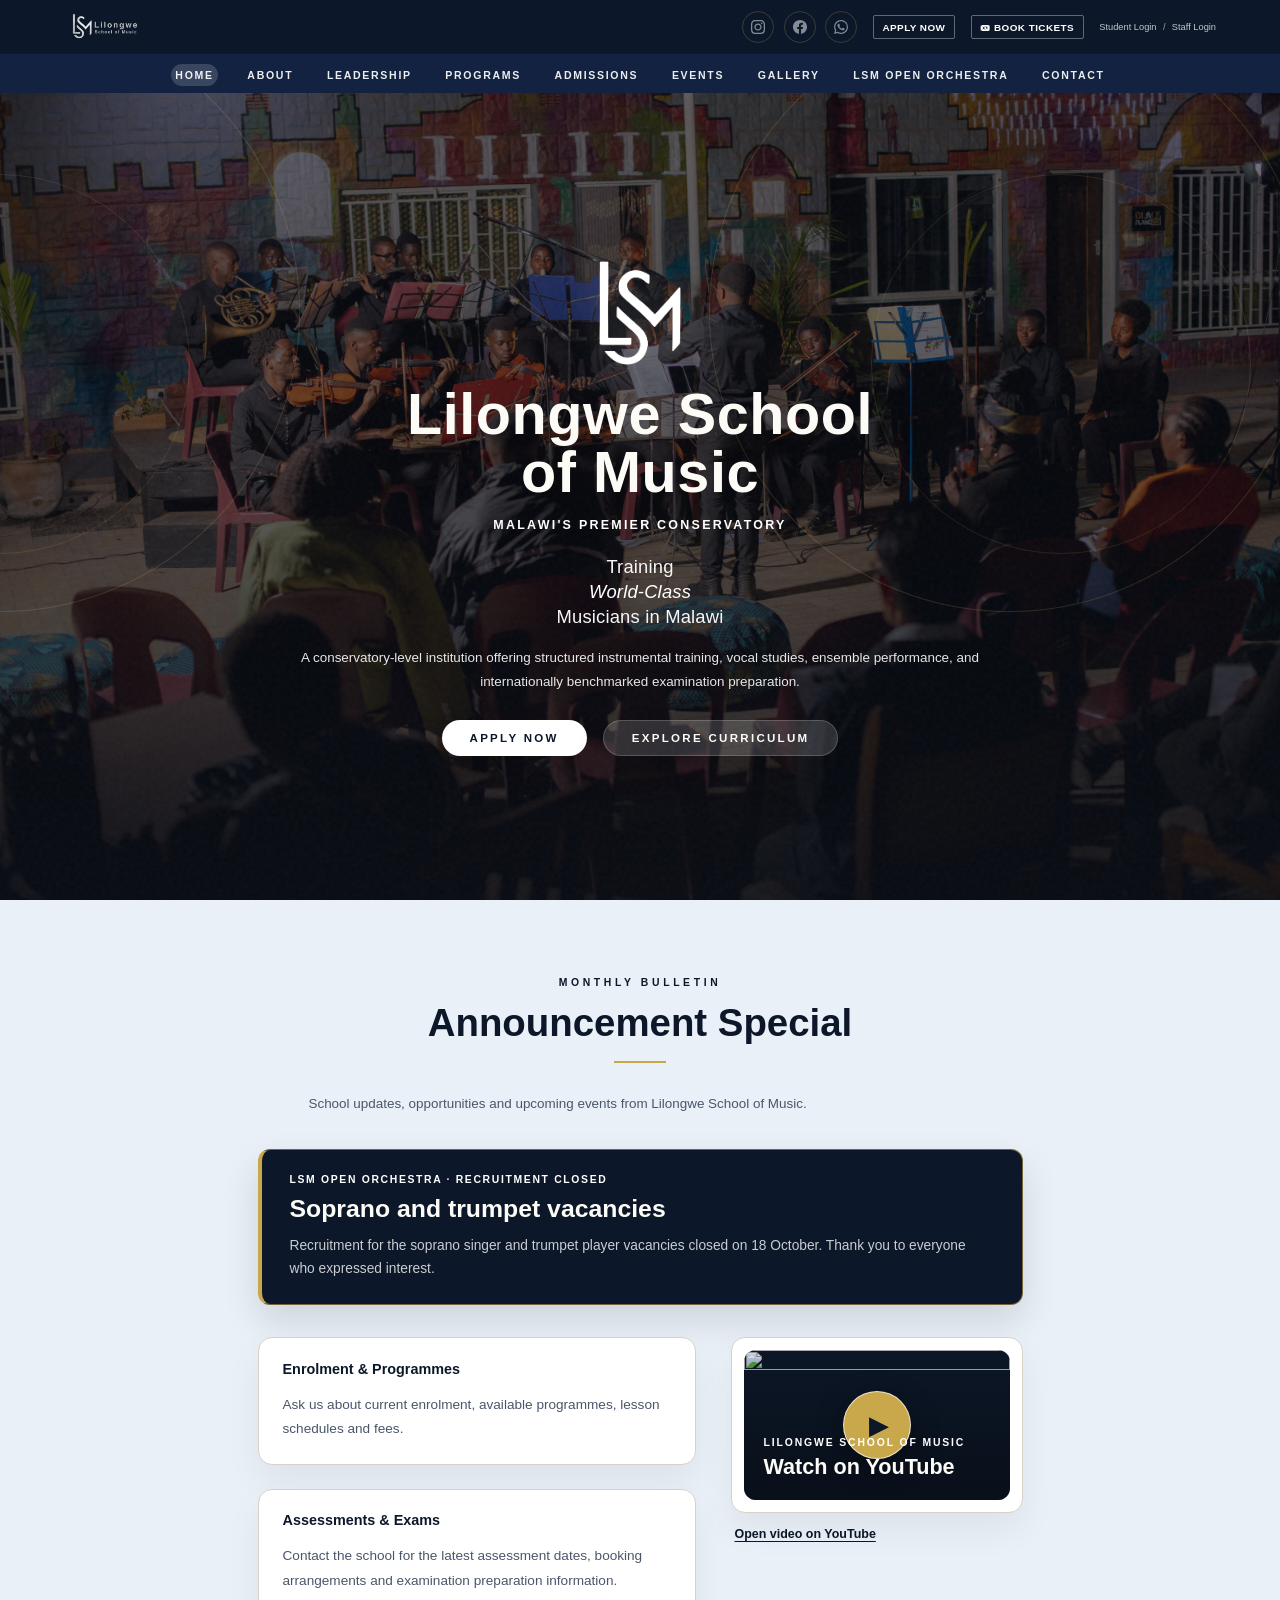
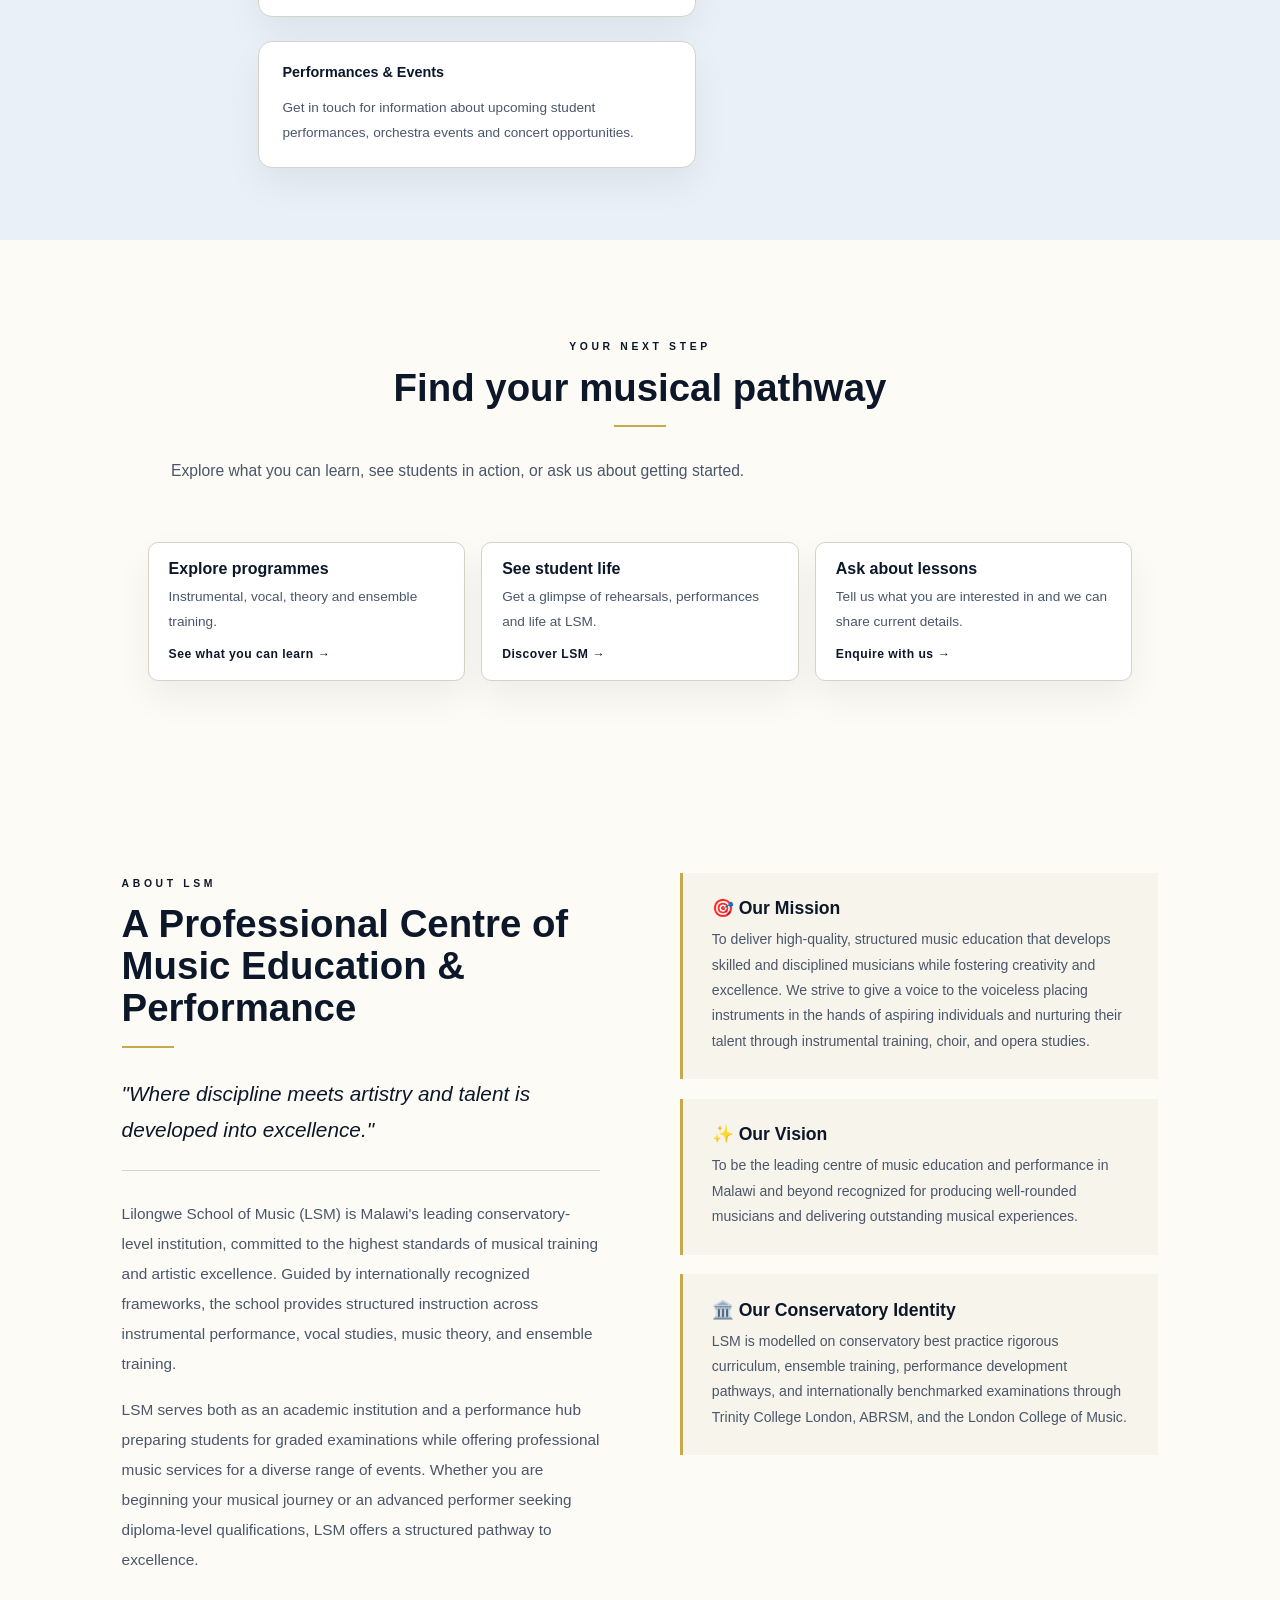
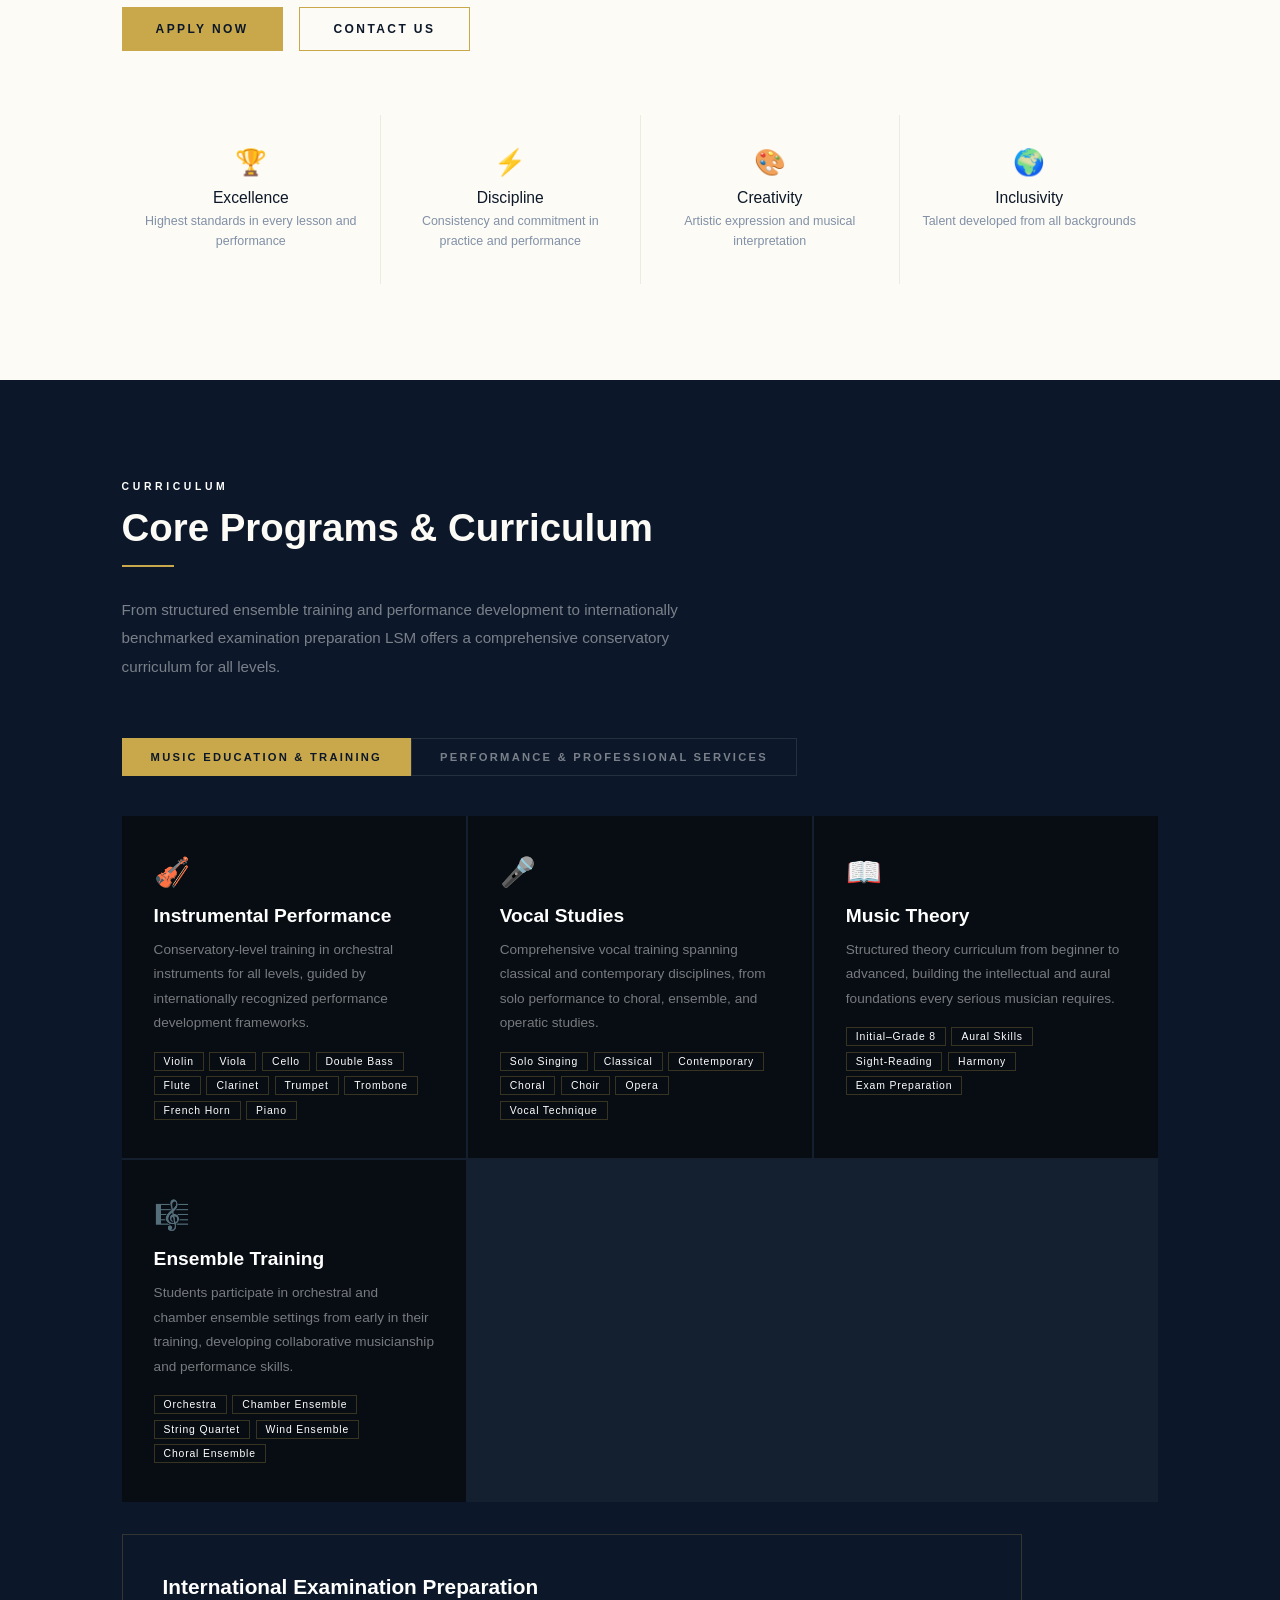
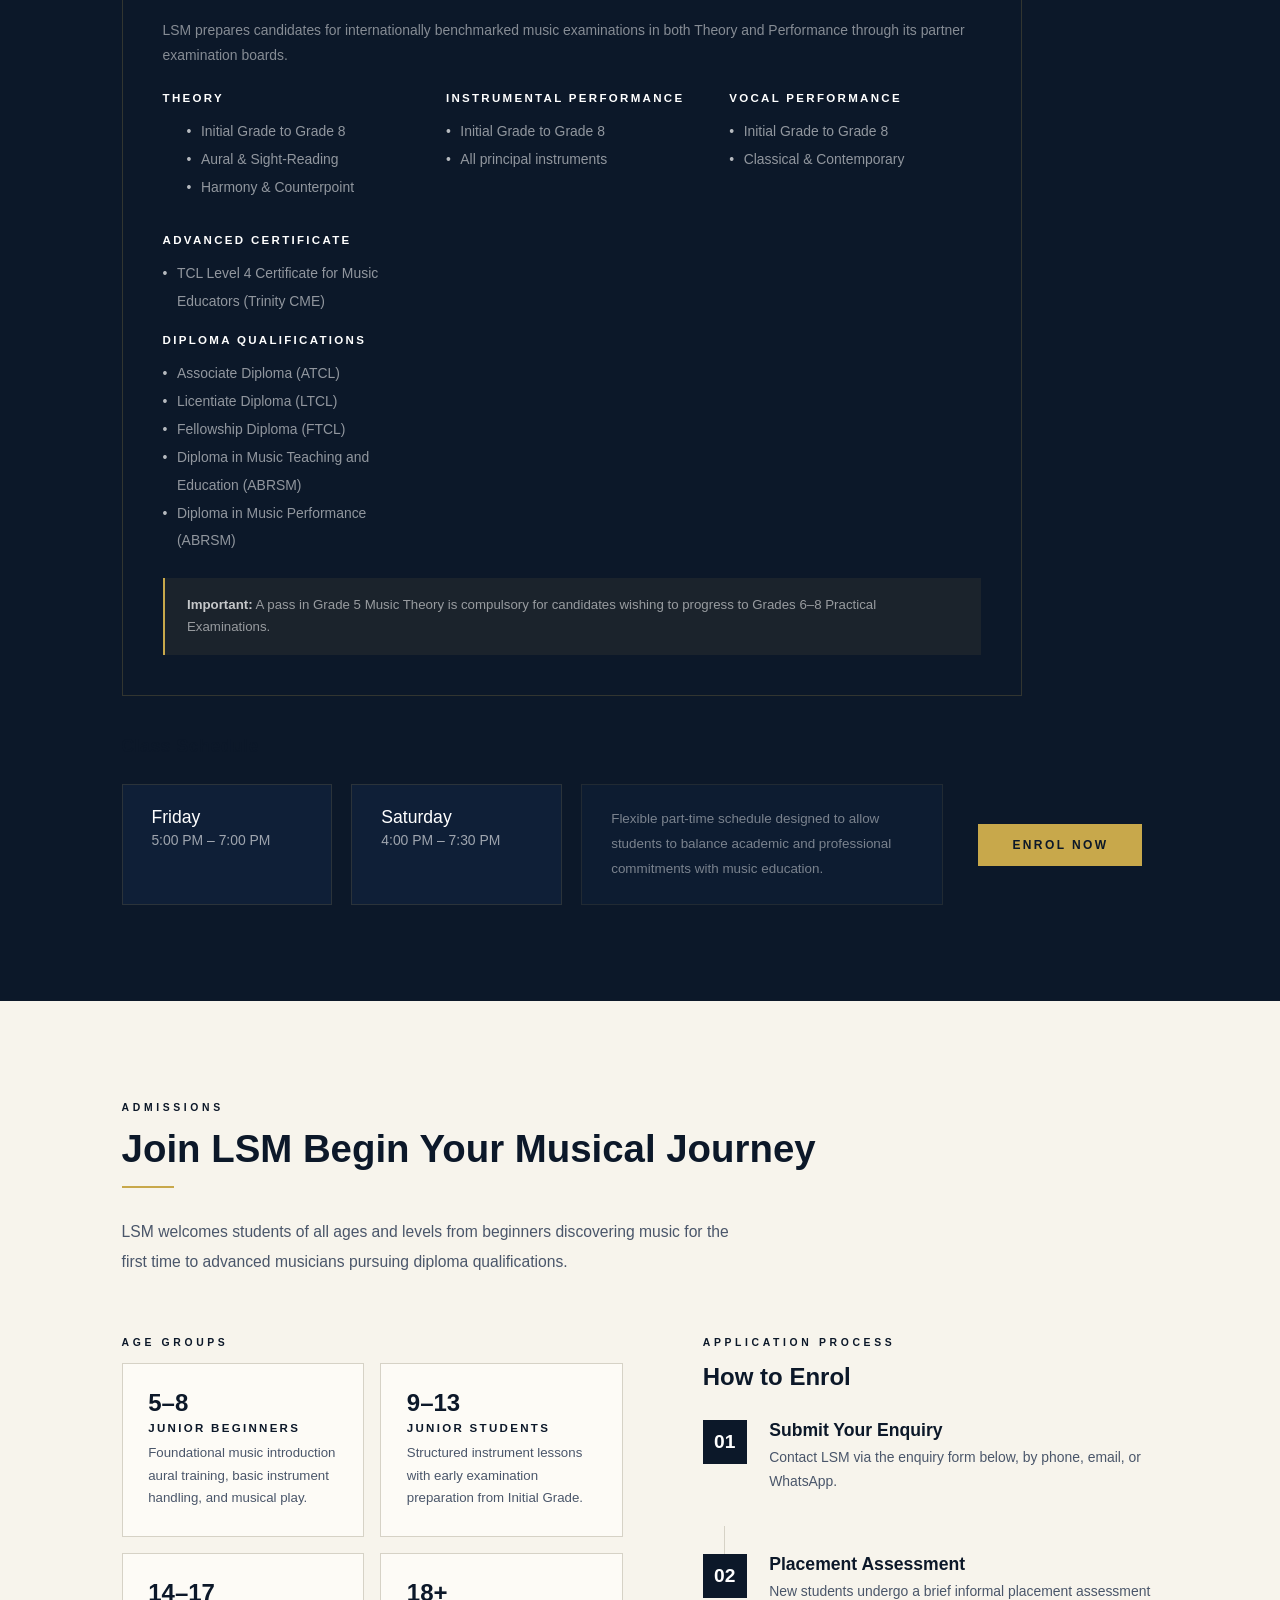
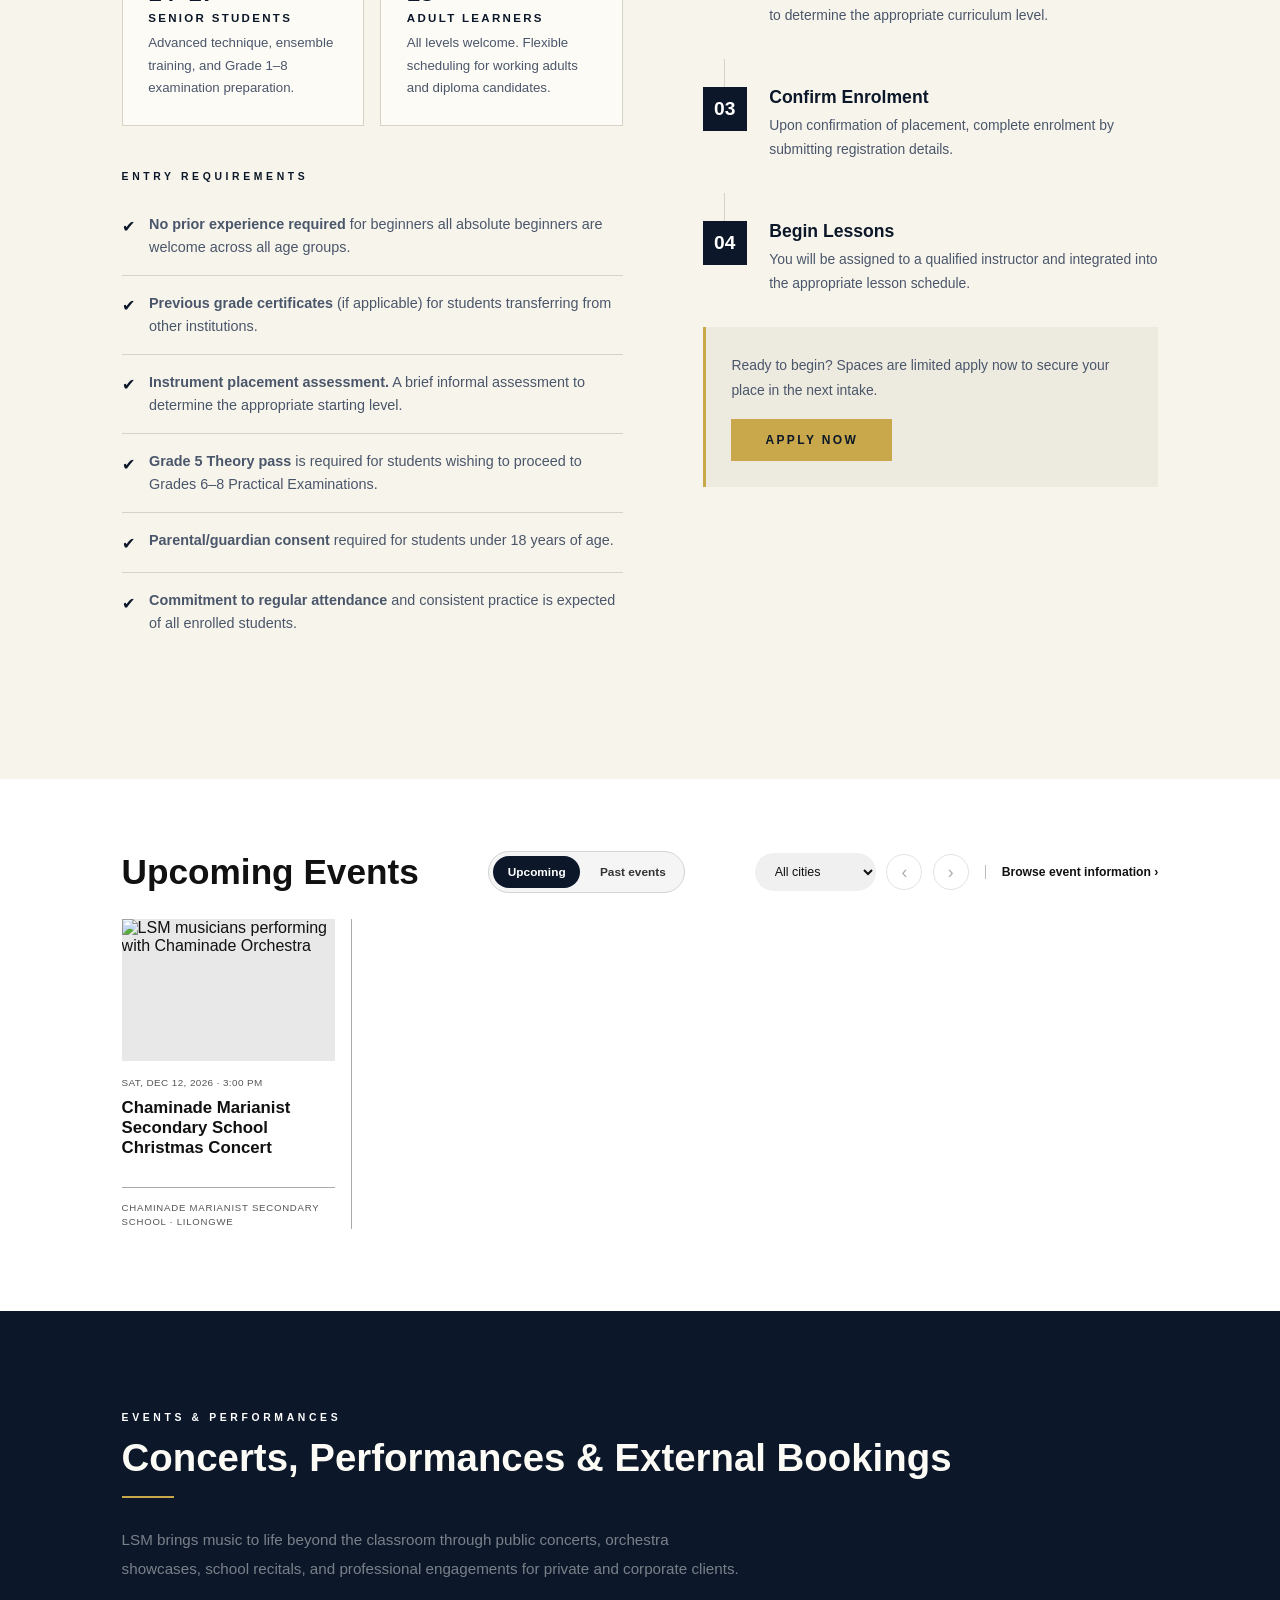
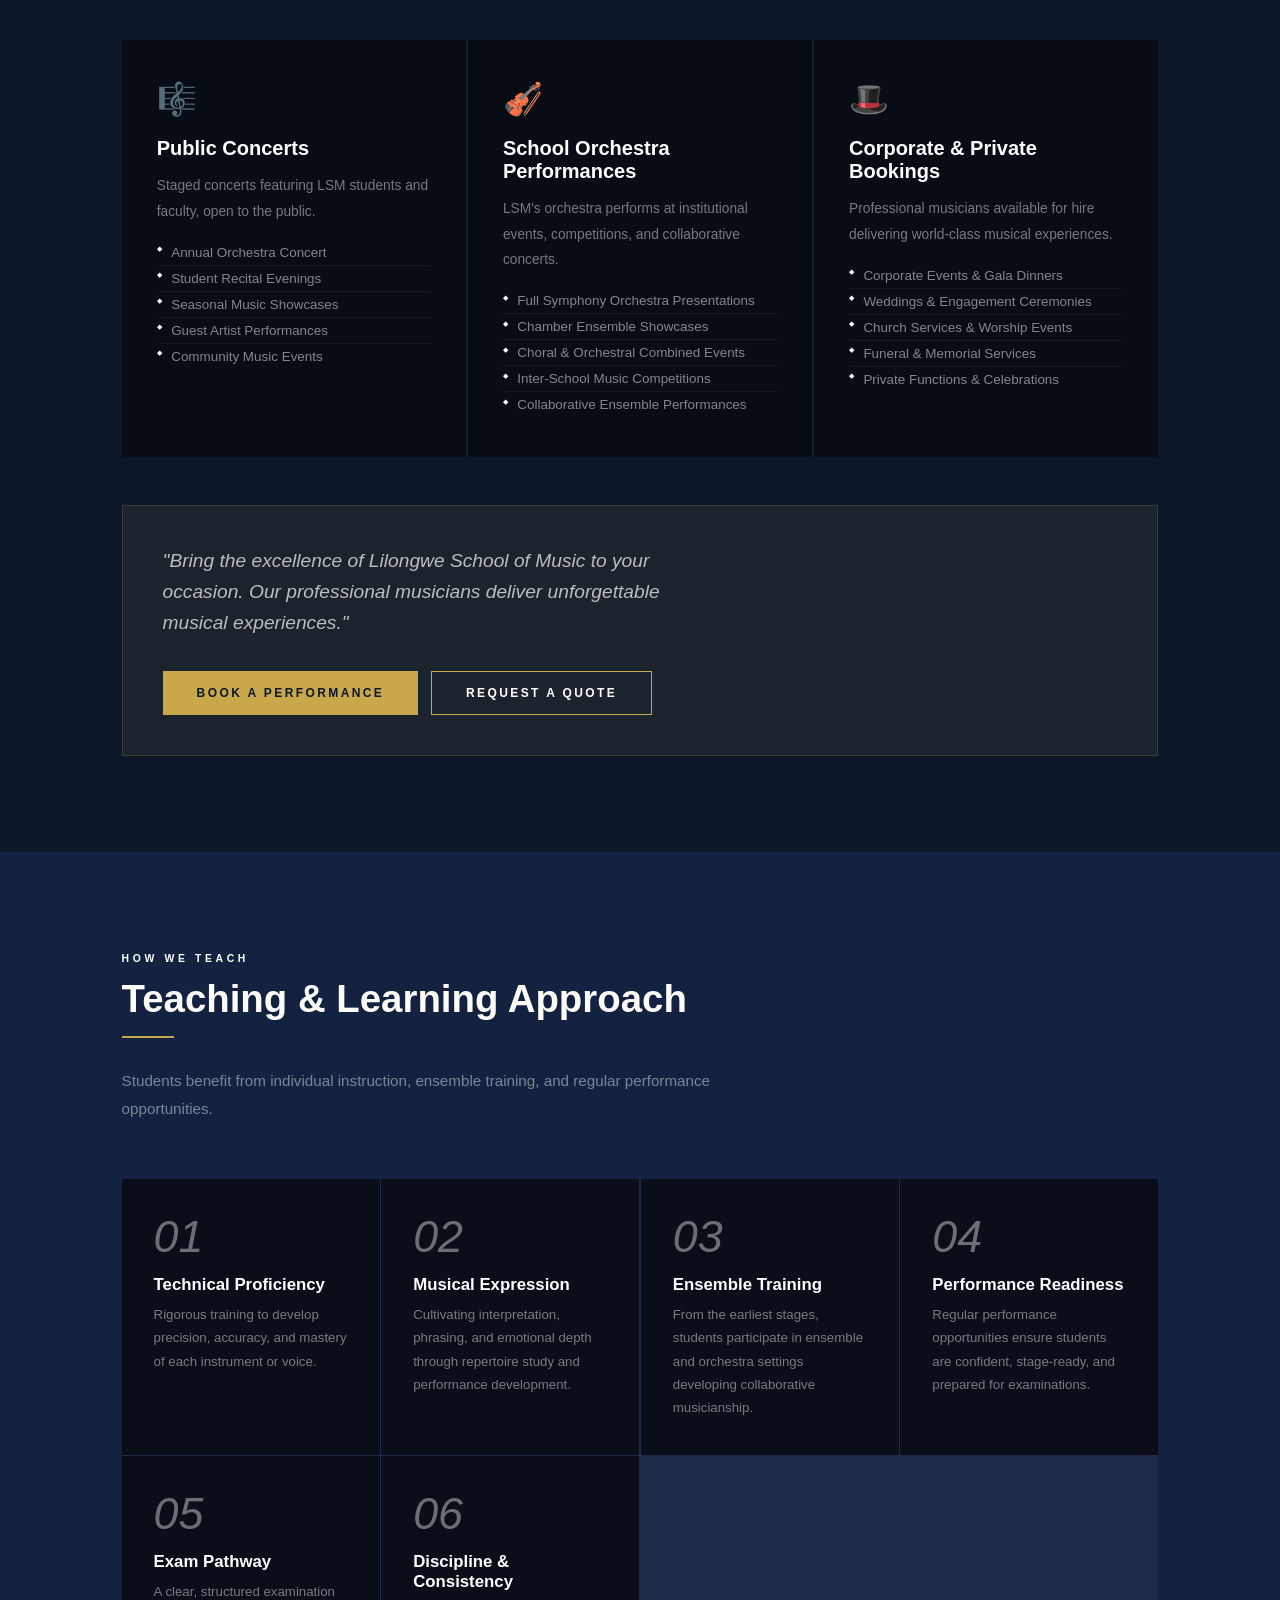
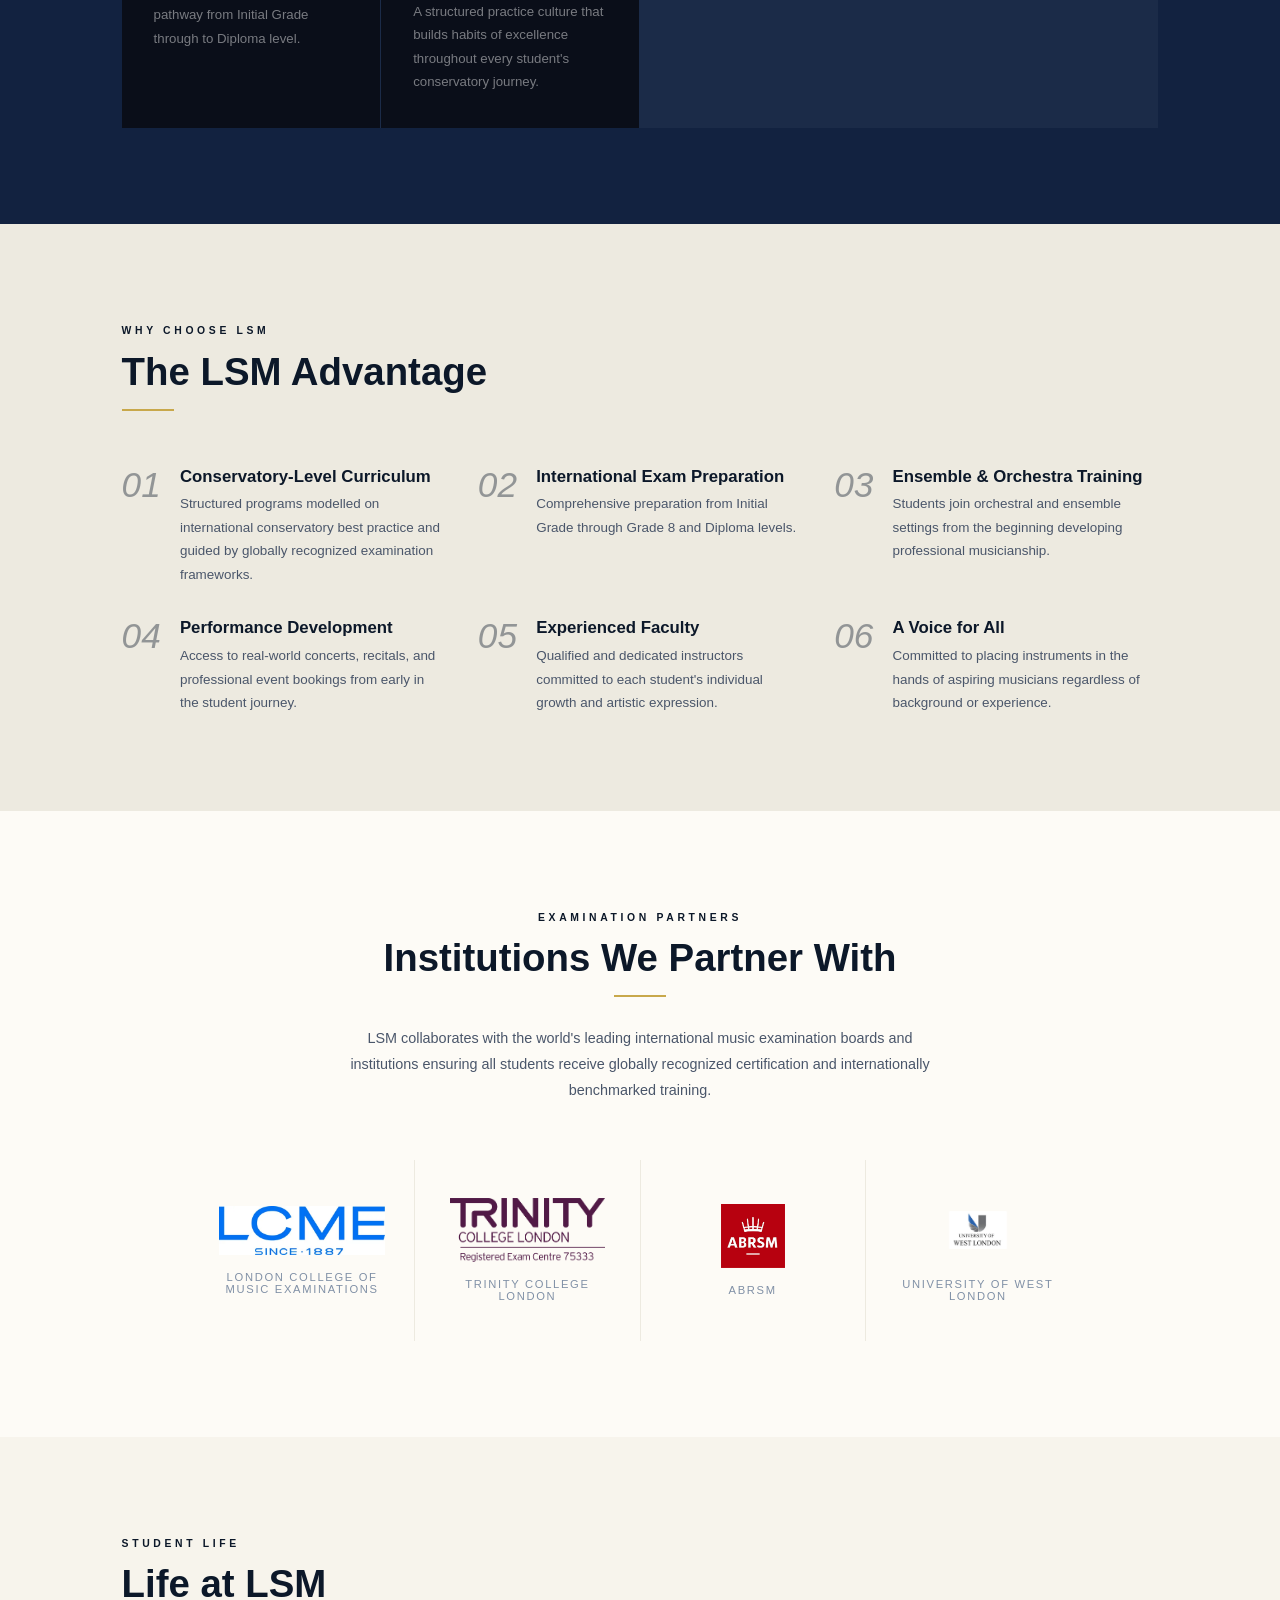
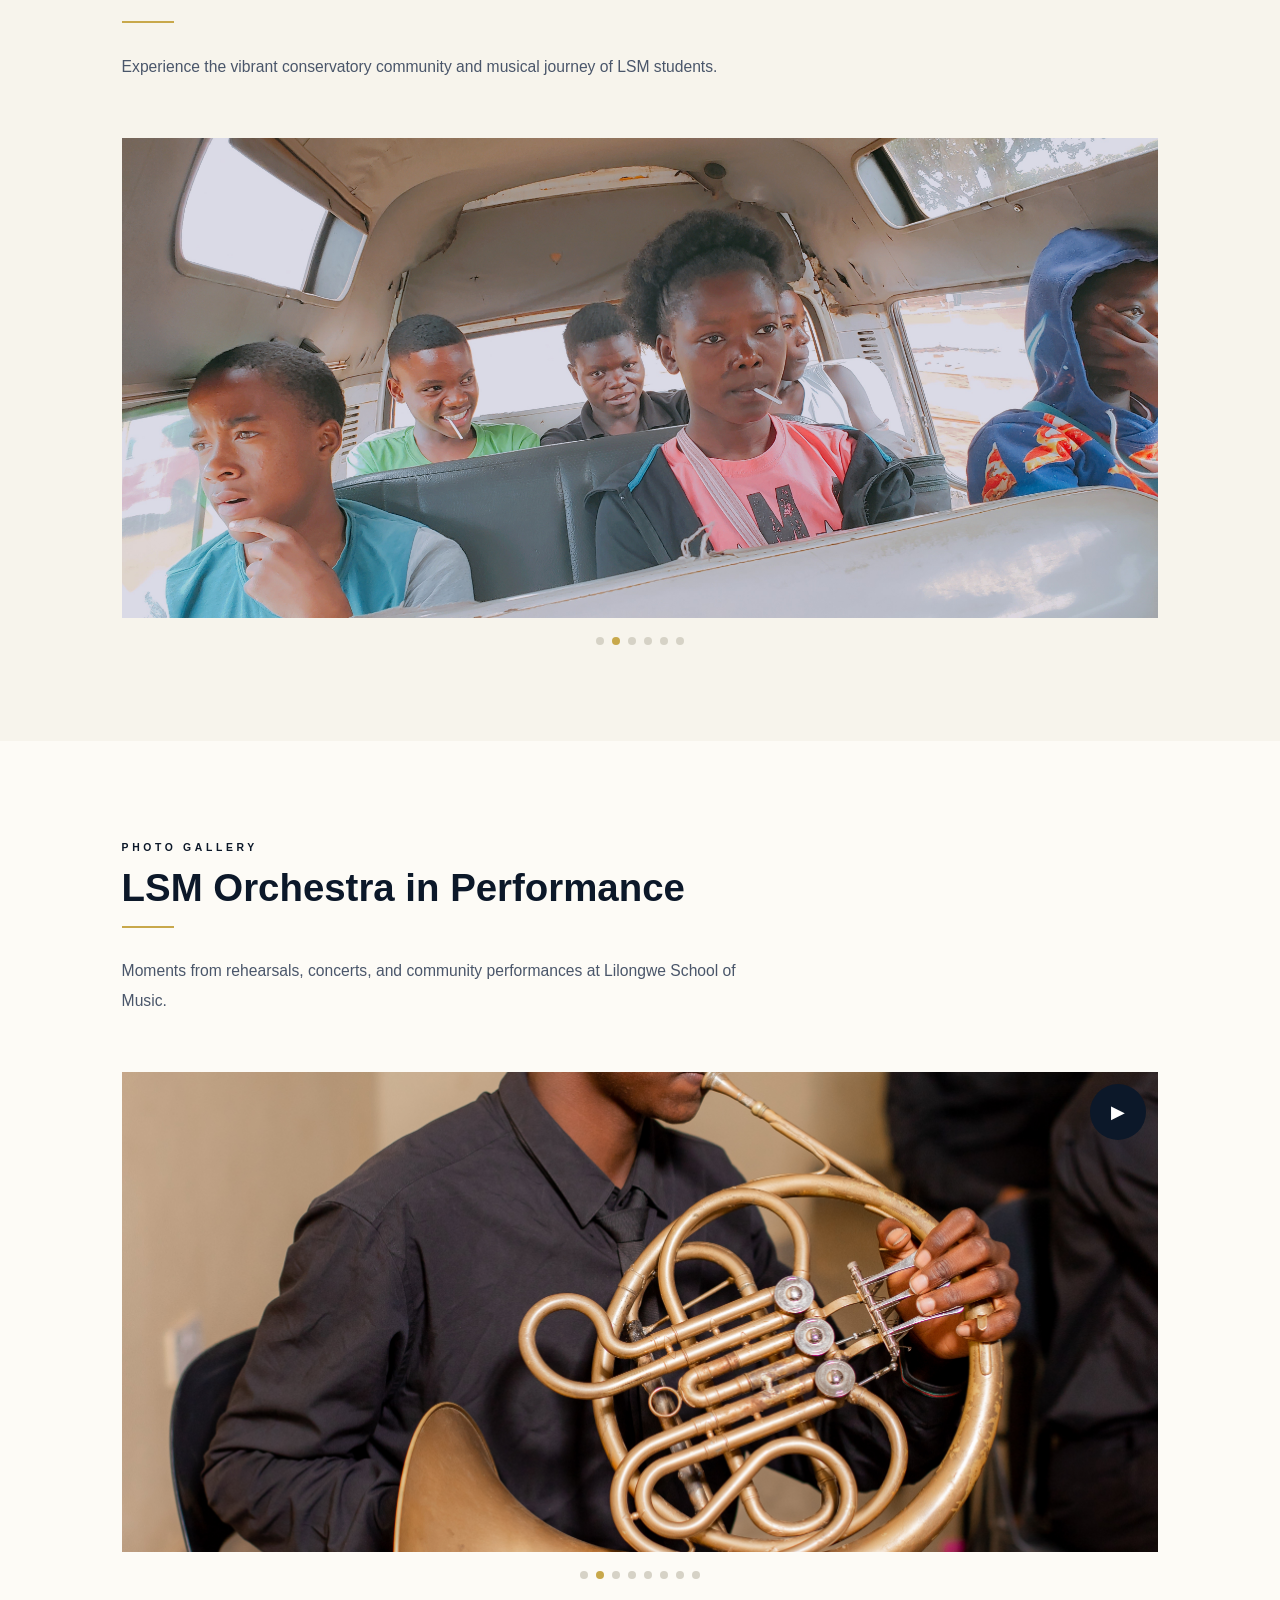
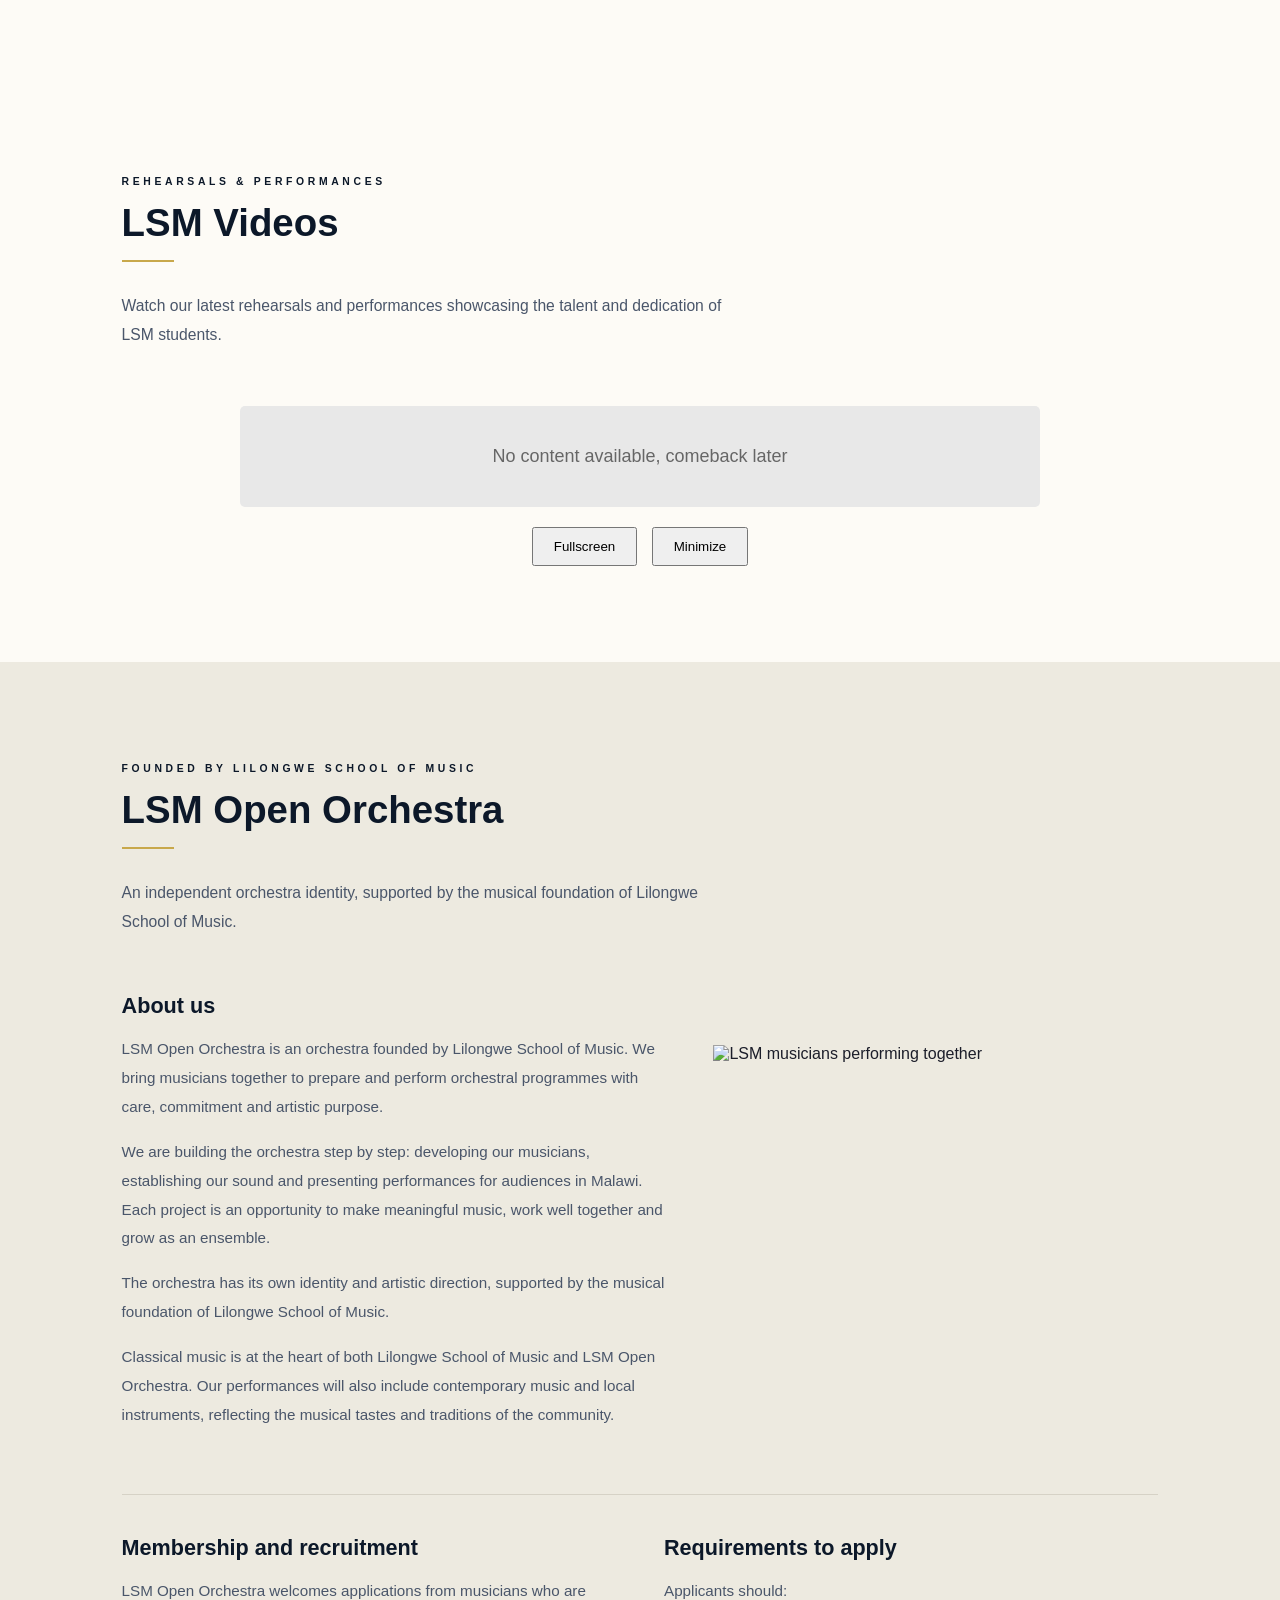
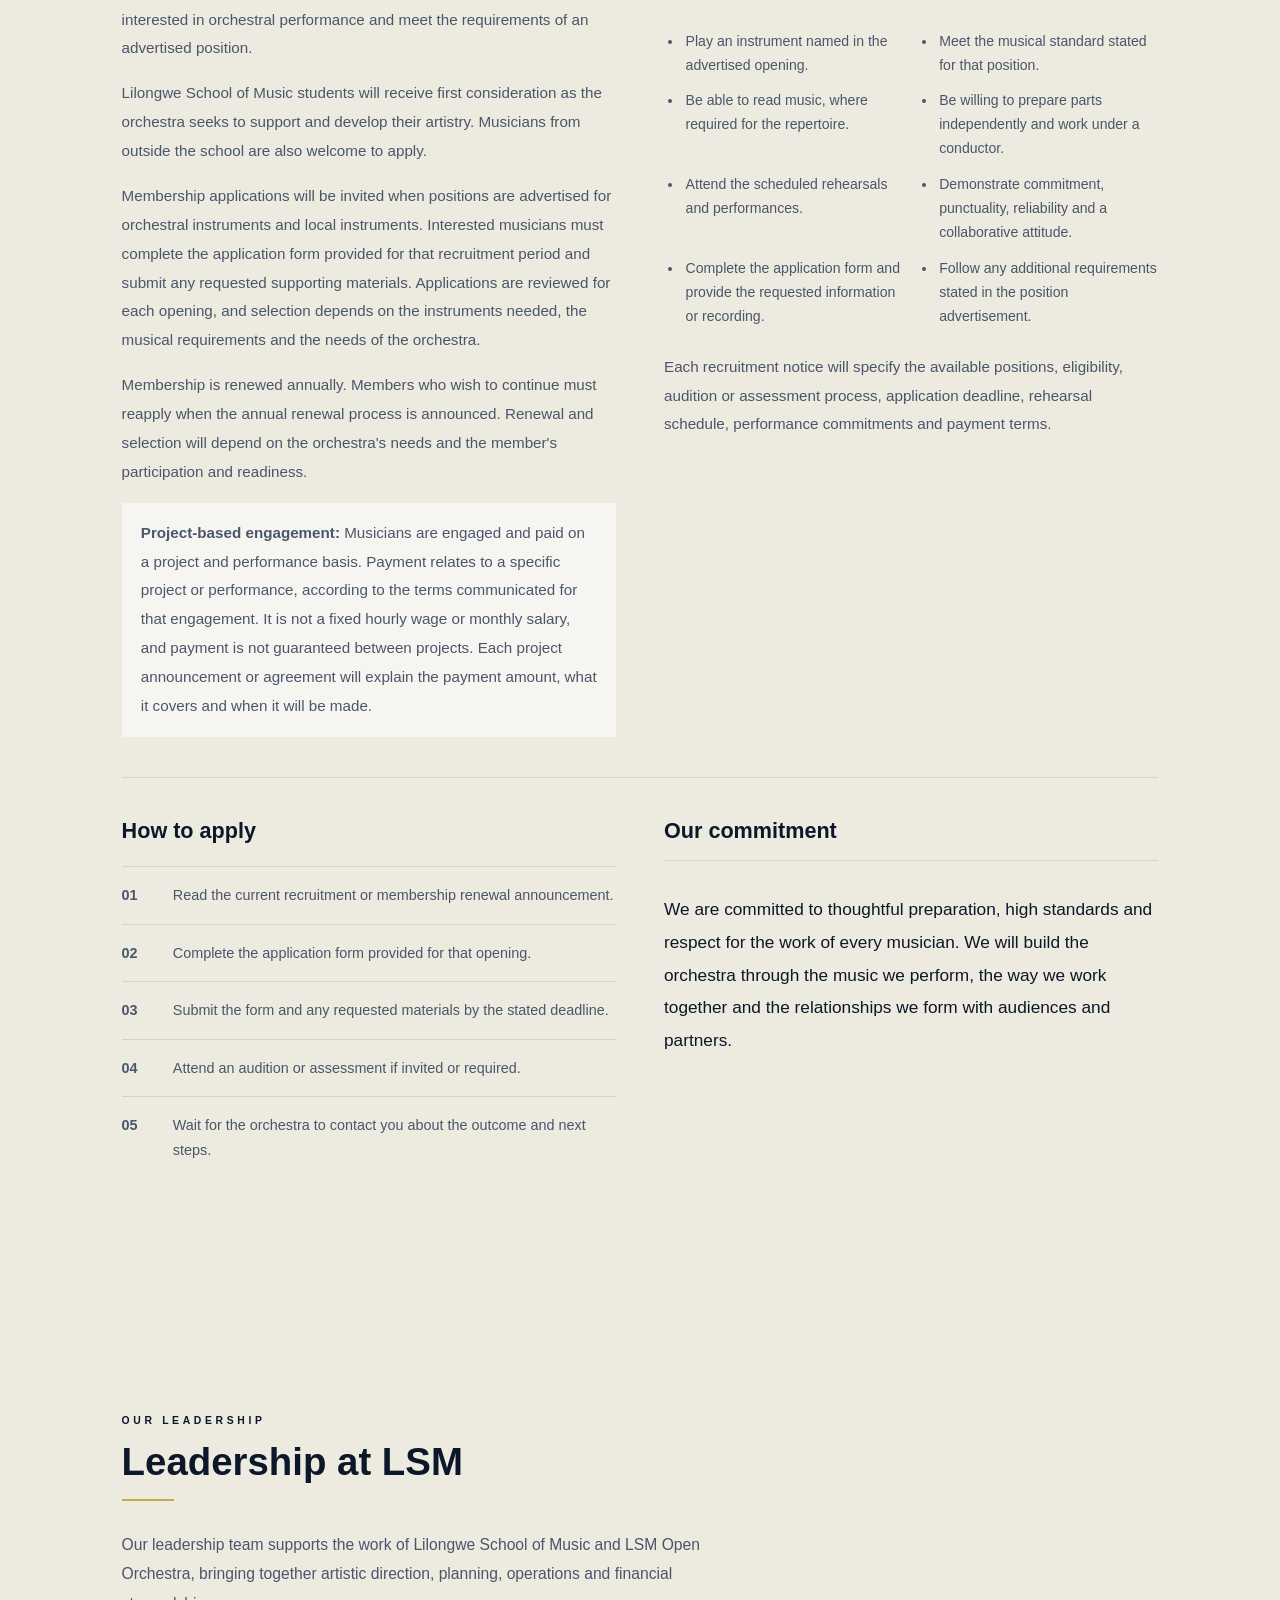
==== commit 1f1c7975: "update website" ====
--- a/index.html
+++ b/index.html
@@ -534,7 +534,10 @@
 .leadership-intro { max-width:760px; margin-bottom:2rem; color:var(--mid); font-size:.92rem; line-height:1.8; }
 .leadership-grid { display:grid; grid-template-columns:repeat(3,minmax(0,1fr)); gap:1rem; }
 .leadership-card { background:var(--white); border:1px solid var(--mist); min-width:0; }
+.leadership-card-advisor { grid-column:2; }
 .leadership-card img { display:block; width:100%; height:230px; object-fit:cover; object-position:center 20%; }
+.leadership-photo-placeholder { width:100%; height:230px; background:var(--mist); }
+.leadership-photo-placeholder svg { display:block; width:100%; height:100%; }
 .leadership-card-copy { padding:1.35rem 1.4rem 1.5rem; }
 .leadership-card h3 { font-family:var(--ff-display); font-size:1.15rem; color:var(--navy); margin-bottom:.3rem; }
 .leadership-role { color:var(--orange); font-size:.76rem; font-weight:700; line-height:1.5; margin-bottom:.75rem; }
@@ -758,7 +761,7 @@
 }
 
 /* Open orchestra mobile layout */
-@media(max-width:800px){ .open-orchestra-intro, .open-orchestra-details { grid-template-columns:1fr; gap:1.5rem; } .open-orchestra-image { max-height:360px; } .leadership-grid { grid-template-columns:1fr; } .leadership-card { display:block; } .leadership-card img { height:230px; object-position:center 16%; } }
+@media(max-width:800px){ .open-orchestra-intro, .open-orchestra-details { grid-template-columns:1fr; gap:1.5rem; } .open-orchestra-image { max-height:360px; } .leadership-grid { grid-template-columns:1fr; } .leadership-card, .leadership-card-advisor { display:block; grid-column:auto; } .leadership-card img { height:230px; object-position:center 16%; } }
 @media(max-width:600px){ .orchestra-requirements { grid-template-columns:1fr; } }
 @media(max-width:600px){ .orchestra-section-title { font-size:1.2rem; } }
 
@@ -908,11 +911,10 @@
     </div>
     <article class="featured-announcement reveal">
       <div class="featured-announcement-copy">
-        <span class="featured-announcement-label">LSM Open Orchestra · Now recruiting</span>
-        <h3>Vacancies for a soprano singer and a trumpet player</h3>
-        <p>LSM Open Orchestra is inviting enquiries from interested soprano singers and trumpet players. Contact us for audition and participation details.</p>
-      </div>
-      <a class="btn btn-gold" href="https://wa.me/265981448075?text=Hello%2C%20I%27m%20interested%20in%20the%20LSM%20Open%20Orchestra%20vacancy." target="_blank" rel="noopener noreferrer">Enquire on WhatsApp</a>
+        <span class="featured-announcement-label">LSM Open Orchestra · Recruitment closed</span>
+        <h3>Soprano and trumpet vacancies</h3>
+        <p>Recruitment for the soprano singer and trumpet player vacancies closed on 18 October. Thank you to everyone who expressed interest.</p>
+      </div>
     </article>
     <div class="monthly-layout reveal">
       <div class="monthly-content">
@@ -1013,44 +1015,6 @@
       <div class="pillar-item"><div class="pi-icon">⚡</div><div class="pi-title">Discipline</div><div class="pi-text">Consistency and commitment in practice and performance</div></div>
       <div class="pillar-item"><div class="pi-icon">🎨</div><div class="pi-title">Creativity</div><div class="pi-text">Artistic expression and musical interpretation</div></div>
       <div class="pillar-item"><div class="pi-icon">🌍</div><div class="pi-title">Inclusivity</div><div class="pi-text">Talent developed from all backgrounds</div></div>
-    </div>
-  </div>
-</section>
-
-<!-- ═══════ LSM LEADERSHIP ═══════ -->
-<section id="leadership" class="section leadership-section" aria-labelledby="leadership-title">
-  <div class="container">
-    <div class="section-header">
-      <span class="tag-label">Our Leadership</span>
-      <h2 class="section-title" id="leadership-title">Leadership at LSM</h2>
-      <div class="gold-rule"></div>
-      <p class="section-intro">Our leadership team supports the work of Lilongwe School of Music and LSM Open Orchestra, bringing together artistic direction, planning, development and financial stewardship.</p>
-    </div>
-    <div class="leadership-grid reveal">
-      <article class="leadership-card">
-        <img src="Images/Directors/Brian Lia Director_ Violist.jpg" alt="Brian Lia playing viola during an LSM performance" loading="lazy">
-        <div class="leadership-card-copy">
-          <h3>Brian Lia</h3>
-          <p class="leadership-role">Artistic and Academic Lead</p>
-          <p class="leadership-bio">Brian provides artistic and academic leadership across Lilongwe School of Music and LSM Open Orchestra. He guides the orchestra's musical direction and standards, supports repertoire and programme development, and contributes to the learning and artistic growth of its musicians. He is also a music teacher at Lilongwe School of Music.</p>
-        </div>
-      </article>
-      <article class="leadership-card">
-        <img src="Images/Directors/Mr. Edgar Mwanja Violinist Co-Director.jpeg" alt="Edgar Mwanja playing violin during an LSM performance" loading="lazy">
-        <div class="leadership-card-copy">
-          <h3>Edgar Mwanja</h3>
-          <p class="leadership-role">Planning and Development Lead</p>
-          <p class="leadership-bio">Edgar supports planning and development across Lilongwe School of Music and LSM Open Orchestra, including shaping projects, coordinating development priorities and building opportunities that contribute to the orchestra's growth. He is also a music teacher at Lilongwe School of Music.</p>
-        </div>
-      </article>
-      <article class="leadership-card">
-        <img src="Images/Directors/Vitumbiko Chisi Co Director_ Trombonist principal.jpg" alt="Vitumbiko Chisi playing trombone during an LSM performance" loading="lazy">
-        <div class="leadership-card-copy">
-          <h3>Vitumbiko Chisi</h3>
-          <p class="leadership-role">Finance Lead</p>
-          <p class="leadership-bio">Vitumbiko supports financial planning and administration for Lilongwe School of Music and LSM Open Orchestra, including responsible budgeting and financial management. He also serves as a brass facilitator, contributing to the preparation and development of brass musicians.</p>
-        </div>
-      </article>
     </div>
   </div>
 </section>
@@ -1592,6 +1556,62 @@
           <p class="open-orchestra-commitment">We are committed to thoughtful preparation, high standards and respect for the work of every musician. We will build the orchestra through the music we perform, the way we work together and the relationships we form with audiences and partners.</p>
         </div>
       </div>
+    </div>
+  </div>
+</section>
+
+<!-- ═══════ LSM LEADERSHIP ═══════ -->
+<section id="leadership" class="section leadership-section" aria-labelledby="leadership-title">
+  <div class="container">
+    <div class="section-header">
+      <span class="tag-label">Our Leadership</span>
+      <h2 class="section-title" id="leadership-title">Leadership at LSM</h2>
+      <div class="gold-rule"></div>
+      <p class="section-intro">Our leadership team supports the work of Lilongwe School of Music and LSM Open Orchestra, bringing together artistic direction, planning, operations and financial stewardship.</p>
+    </div>
+    <div class="leadership-grid reveal">
+      <article class="leadership-card">
+        <img src="Images/Directors/Brian Lia Director_ Violist.jpg" alt="Brian Lia playing viola during an LSM performance" loading="lazy">
+        <div class="leadership-card-copy">
+          <h3>Mr. Brian Lia</h3>
+          <p class="leadership-role">Artistic and Academic Lead</p>
+          <p class="leadership-bio">Brian Lia provides artistic and academic leadership across Lilongwe School of Music and LSM Open Orchestra. He guides the orchestra's musical direction and standards, supports repertoire and programme development, and contributes to the learning and artistic growth of its musicians. He is also a music teacher at Lilongwe School of Music.</p>
+        </div>
+      </article>
+      <article class="leadership-card">
+        <img src="Images/Directors/Mr. Edgar Mwanja Violinist Co-Director.jpeg" alt="Edgar Mwanja playing violin during an LSM performance" loading="lazy">
+        <div class="leadership-card-copy">
+          <h3>Mr. Edgar Mwanja</h3>
+          <p class="leadership-role">Planning and Development Lead</p>
+          <p class="leadership-bio">Edgar Mwanja supports planning and development across Lilongwe School of Music and LSM Open Orchestra, including shaping projects, coordinating development priorities and building opportunities that contribute to the orchestra's growth. He is also a music teacher at Lilongwe School of Music.</p>
+        </div>
+      </article>
+      <article class="leadership-card">
+        <img src="Images/Directors/Vitumbiko Chisi Co Director_ Trombonist principal.jpg" alt="Vitumbiko Chisi playing trombone during an LSM performance" loading="lazy">
+        <div class="leadership-card-copy">
+          <h3>Mr. Vitumbiko Chisi</h3>
+          <p class="leadership-role">Finance Lead</p>
+          <p class="leadership-bio">Vitumbiko Chisi supports financial planning and administration for Lilongwe School of Music and LSM Open Orchestra, including responsible budgeting and financial management. He also serves as a brass facilitator, contributing to the preparation and development of brass musicians.</p>
+        </div>
+      </article>
+      <article class="leadership-card leadership-card-advisor">
+        <div class="leadership-photo-placeholder" role="img" aria-label="Illustrated profile placeholder for Mr. Sydney Chuka">
+          <svg viewBox="0 0 360 230" xmlns="http://www.w3.org/2000/svg" aria-hidden="true" focusable="false">
+            <rect width="360" height="230" fill="#e8e4d9"/>
+            <circle cx="180" cy="112" r="77" fill="#f7f4ec"/>
+            <path d="M91 230c7-39 34-63 68-72h42c34 9 61 33 68 72" fill="none" stroke="#122240" stroke-width="5" stroke-linecap="round"/>
+            <path d="M150 159v-22m60 22v-22" fill="none" stroke="#122240" stroke-width="5" stroke-linecap="round"/>
+            <path d="M131 87c0-31 20-51 49-51 31 0 49 22 49 51v26c0 32-21 54-49 54s-49-22-49-54z" fill="#f7f4ec" stroke="#122240" stroke-width="5"/>
+            <path d="M130 91c1-39 19-60 51-60 29 0 48 20 49 54-10-4-18-12-24-24-18 17-43 26-76 30z" fill="#122240" stroke="#122240" stroke-width="4" stroke-linejoin="round"/>
+            <path d="M151 108h2m54 0h2m-33 8-4 16h9m-23 12c11 9 25 9 36 0" fill="none" stroke="#122240" stroke-width="4" stroke-linecap="round" stroke-linejoin="round"/>
+          </svg>
+        </div>
+        <div class="leadership-card-copy">
+          <h3>Mr. Sydney Chuka</h3>
+          <p class="leadership-role">Operations Advisor</p>
+          <p class="leadership-bio">Advises on operational planning and coordination, helping strengthen the day-to-day processes that support the school's programmes.</p>
+        </div>
+      </article>
     </div>
   </div>
 </section>
